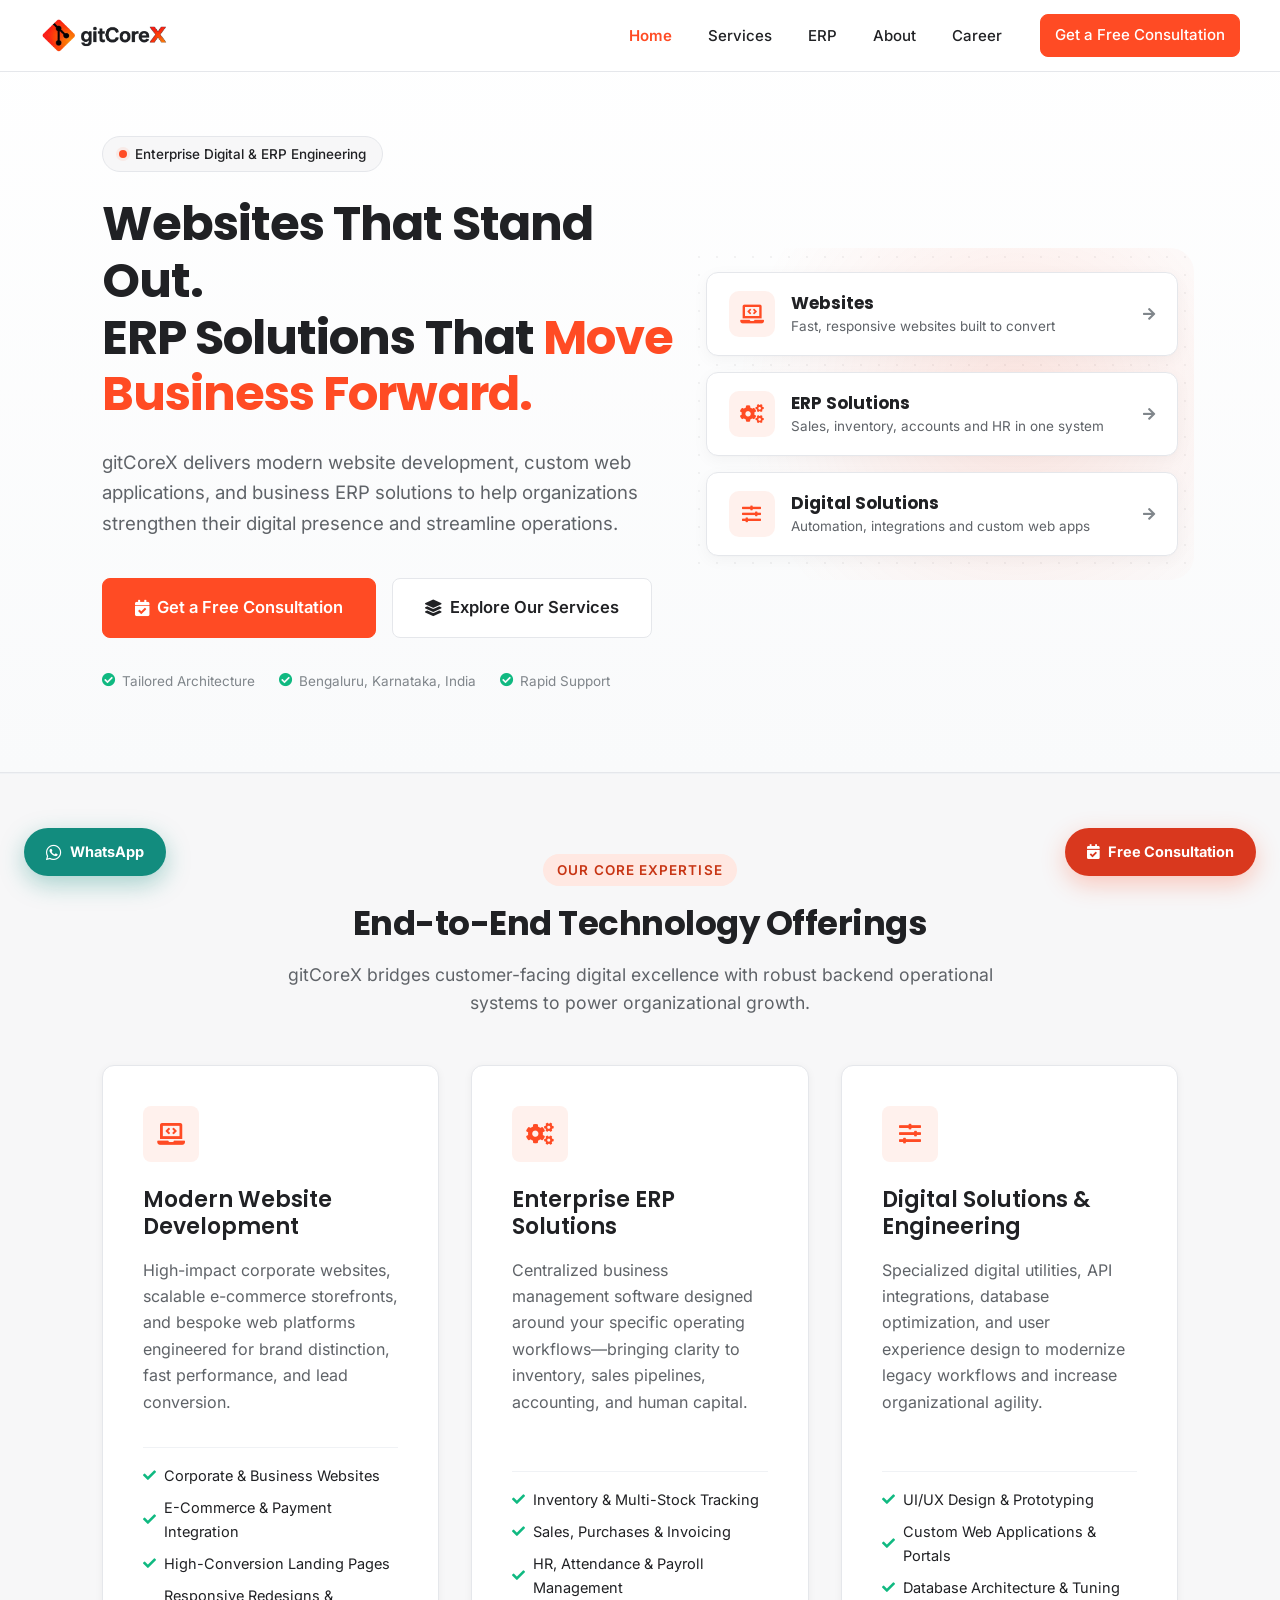
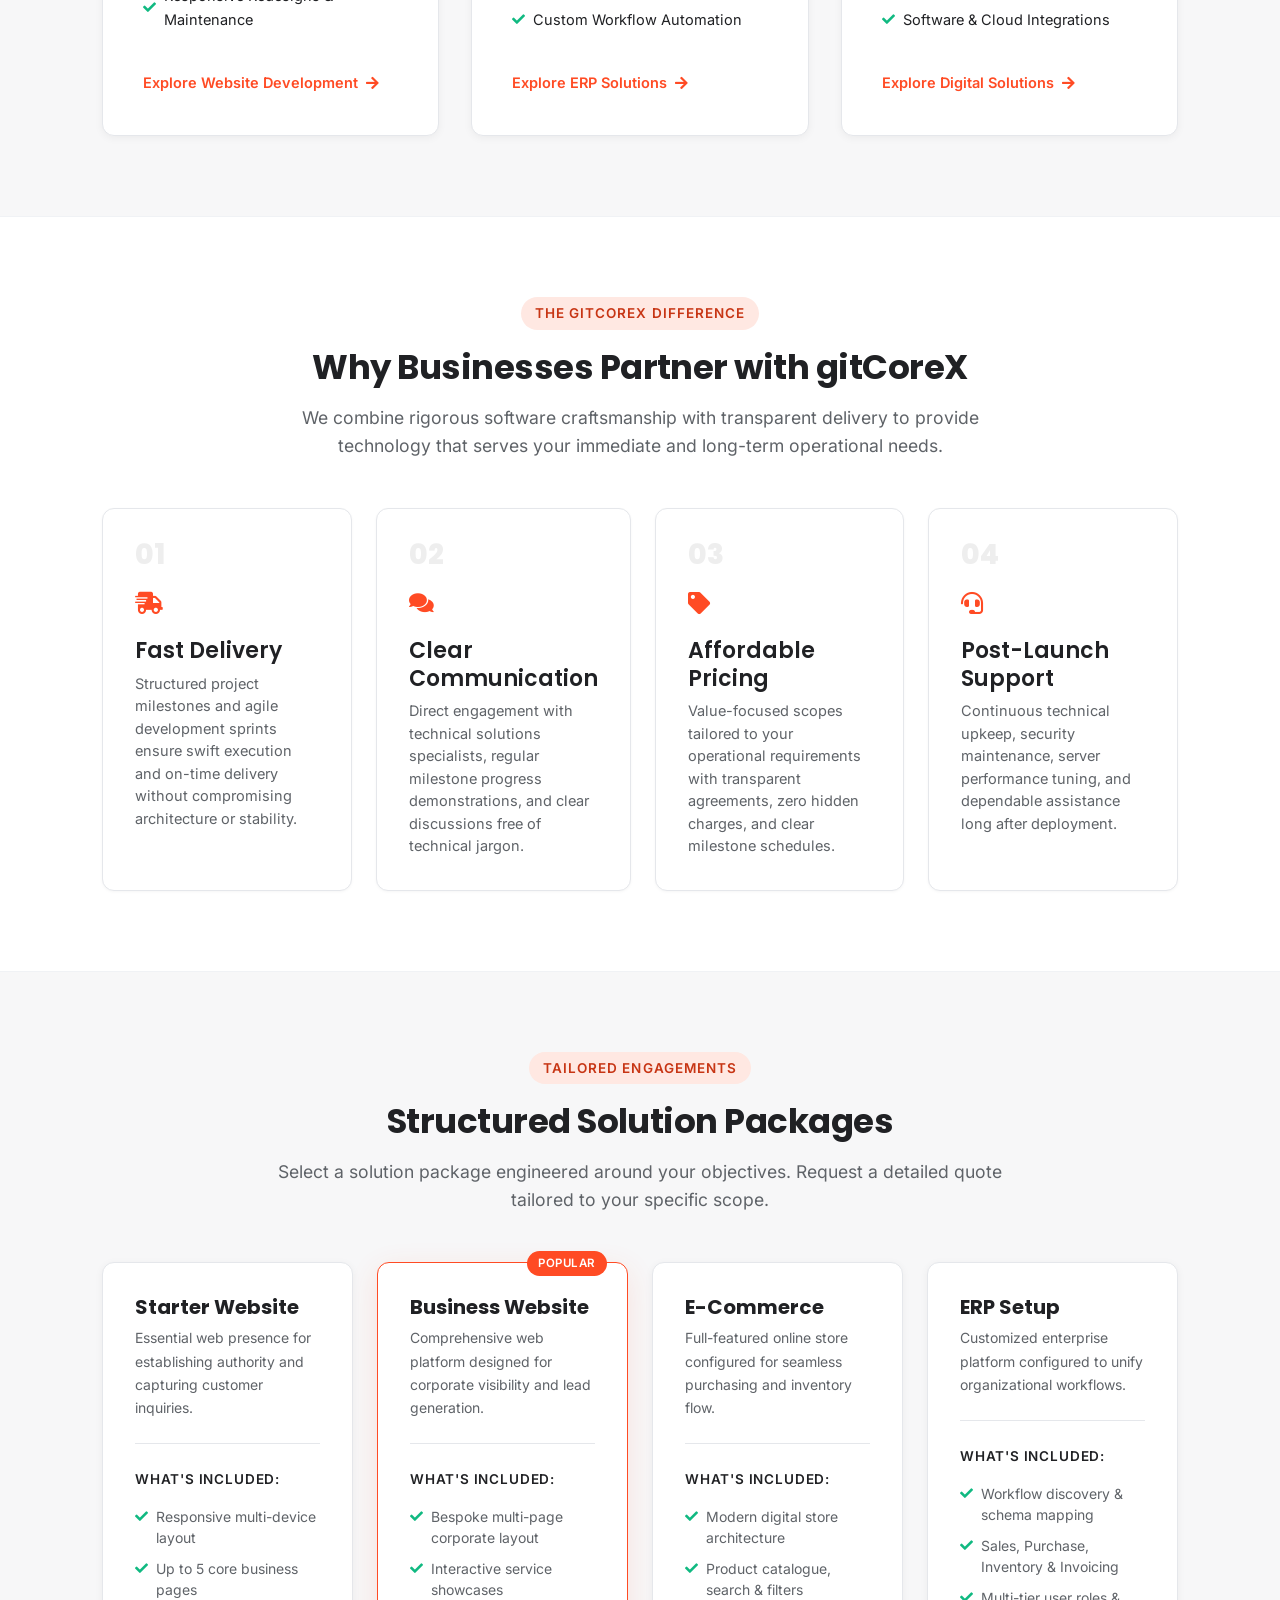
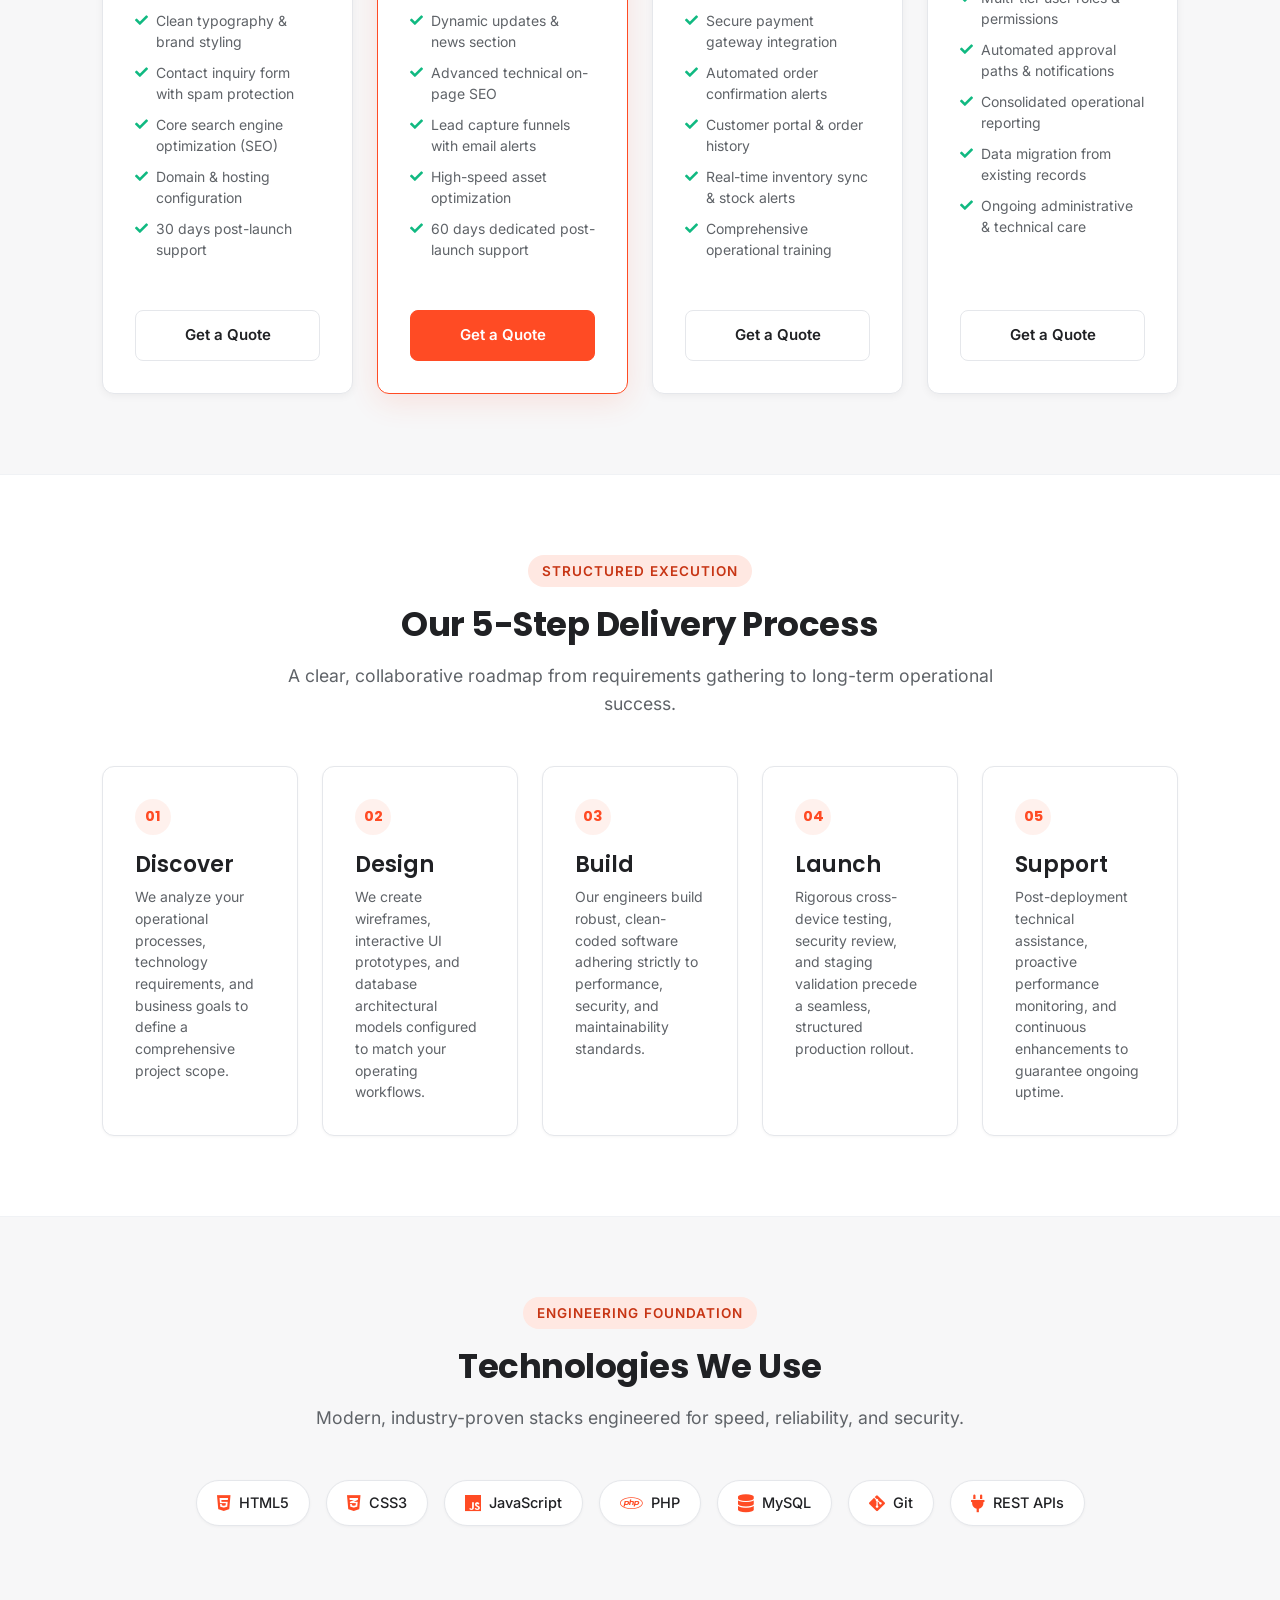
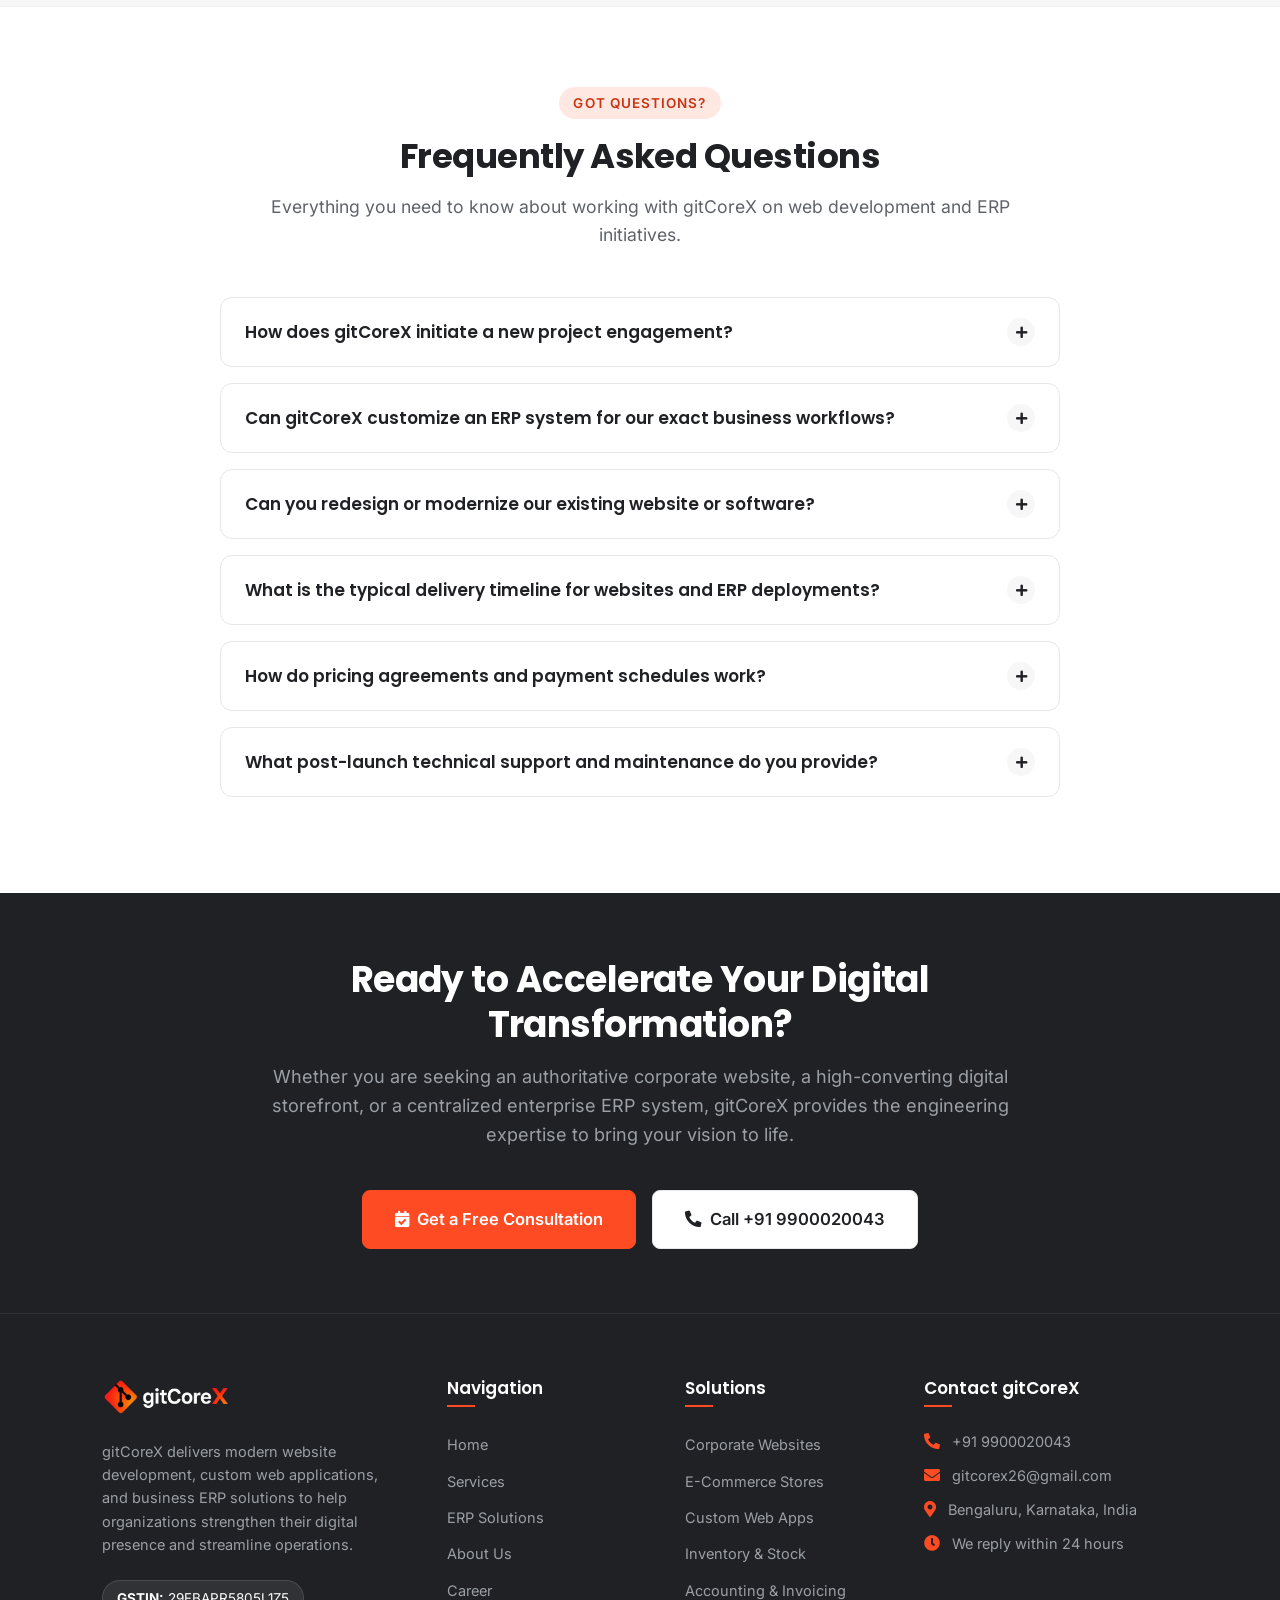
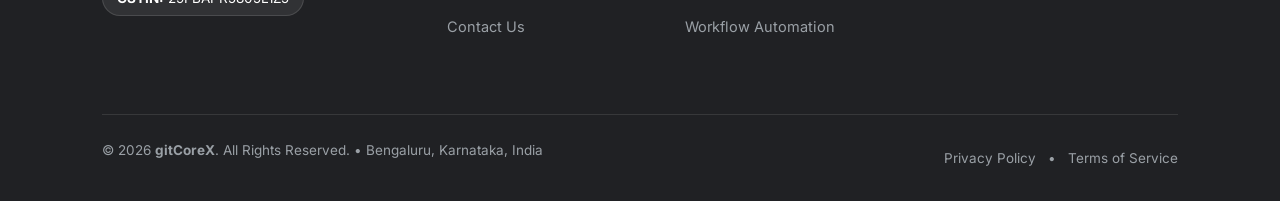
==== index.html @ 0a9b5c84 "Replace hero mockup with clean services card stack" ====
<!DOCTYPE html>
<html lang="en">
<head>
    <meta charset="UTF-8">
    <meta http-equiv="X-UA-Compatible" content="IE=edge">
    <meta name="viewport" content="width=device-width, initial-scale=1.0">
    <title>gitCoreX — Modern Website Development &amp; Enterprise ERP Solutions</title>
    <meta name="description" content="gitCoreX delivers modern website development, custom web applications, and enterprise ERP solutions in Bengaluru, Karnataka, India to help businesses streamline operations.">
    
    <!-- Canonical URL -->
    <link rel="canonical" href="https://www.gitcorex.in/index.html">
    
    <!-- Open Graph & Twitter Sharing Metadata -->
    <meta property="og:title" content="gitCoreX — Modern Website Development &amp; Enterprise ERP Solutions">
    <meta property="og:description" content="gitCoreX delivers modern website development, custom web applications, and enterprise ERP solutions in Bengaluru, Karnataka, India to help businesses streamline operations.">
    <meta property="og:type" content="website">
    <meta property="og:url" content="https://www.gitcorex.in/index.html">
    <meta property="og:image" content="https://www.gitcorex.in/images/gitcorex-logo.png">
    <meta name="twitter:card" content="summary_large_image">
    <meta name="twitter:title" content="gitCoreX — Modern Website Development &amp; Enterprise ERP Solutions">
    <meta name="twitter:description" content="gitCoreX delivers modern website development, custom web applications, and enterprise ERP solutions in Bengaluru, Karnataka, India to help businesses streamline operations.">
    <meta name="twitter:image" content="https://www.gitcorex.in/images/gitcorex-logo.png">
    
    <!-- Favicon (WebP with PNG fallback) -->
    <link rel="icon" type="image/webp" href="./images/favicon.webp">
    <link rel="icon" type="image/png" href="./images/favicon.png">
    
    <!-- LocalBusiness Schema (JSON-LD) -->
    <script type="application/ld+json">
    {
      "@context": "https://schema.org",
      "@type": "LocalBusiness",
      "name": "gitCoreX",
      "description": "gitCoreX delivers modern website development, custom web applications, and enterprise ERP solutions in Bengaluru, Karnataka, India to help businesses streamline operations.",
      "url": "https://www.gitcorex.in/",
      "logo": "https://www.gitcorex.in/images/gitcorex-logo.png",
      "image": "https://www.gitcorex.in/images/gitcorex-logo.png",
      "telephone": "+91 9900020043",
      "email": "gitcorex26@gmail.com",
      "address": {
        "@type": "PostalAddress",
        "addressLocality": "Bengaluru",
        "addressRegion": "Karnataka",
        "addressCountry": "IN"
      },
      "taxID": "29FBAPR5805L1Z5",
      "identifier": {
        "@type": "PropertyValue",
        "name": "GSTIN",
        "value": "29FBAPR5805L1Z5"
      },
      "sameAs": [
        "https://wa.me/919900020043"
      ]
    }
    </script>
    
    <!-- Preload Critical Self-Hosted Fonts -->
    <link rel="preload" href="./fonts/inter-v18-latin-400.woff2" as="font" type="font/woff2" crossorigin>
    <link rel="preload" href="./fonts/poppins-v21-latin-700.woff2" as="font" type="font/woff2" crossorigin>
    <!-- Main Minified Stylesheet -->
    <link rel="stylesheet" href="./css/style.min.css">
    <!-- Preconnect for External Assets -->
    <link rel="preconnect" href="https://cdnjs.cloudflare.com" crossorigin>
    <link rel="dns-prefetch" href="https://cdnjs.cloudflare.com">
    <!-- Non-blocking FontAwesome -->
    <link rel="preload" href="https://cdnjs.cloudflare.com/ajax/libs/font-awesome/5.15.4/css/all.min.css" as="style" onload="this.onload=null;this.rel='stylesheet'">
    <noscript><link rel="stylesheet" href="https://cdnjs.cloudflare.com/ajax/libs/font-awesome/5.15.4/css/all.min.css"></noscript>
    
    <!-- Core Application Script -->
    <script src="./js/main.js" defer></script>
</head>
<body>

    <!-- Shared Header -->
    <header class="header">
        <a href="index.html" class="logo" aria-label="gitCoreX Home">
            <picture>
                <source srcset="./images/gitcorex-logo.webp" type="image/webp">
                <img src="./images/gitcorex-logo.png" alt="gitCoreX Logo" width="180" height="38" loading="eager" fetchpriority="high">
            </picture>
        </a>
        <button class="menu-toggle" id="menuToggle" aria-label="Toggle Navigation Menu" aria-expanded="false">
            <i class="fas fa-bars"></i>
        </button>
        <nav class="navbar" id="primaryNavbar">
            <ul>
                <li><a href="index.html" class="active">Home</a></li>
                <li><a href="services.html">Services</a></li>
                <li><a href="erp.html">ERP</a></li>
                <li><a href="about.html">About</a></li>
                <li><a href="careers.html">Career</a></li>
                <li><a href="contact.html" class="btn btn-primary nav-cta-btn">Get a Free Consultation</a></li>
            </ul>
        </nav>
    </header>

    <!-- 1. Hero Section (Clean Services Card Stack) -->
    <section class="hero" id="home">
        <div class="container">
            <div class="hero-grid">
                <!-- Left: Approved Hero Content -->
                <div class="hero-content reveal-on-scroll">
                    <div class="hero-pill">
                        <span class="pill-dot"></span> Enterprise Digital &amp; ERP Engineering
                    </div>
                    <h1 class="hero-title">
                        Websites That Stand Out.<br>
                        ERP Solutions That <span class="highlight-orange">Move Business Forward.</span>
                    </h1>
                    <p class="hero-desc">
                        gitCoreX delivers modern website development, custom web applications, and business ERP solutions to help organizations strengthen their digital presence and streamline operations.
                    </p>
                    <div class="hero-cta-group">
                        <a href="contact.html" class="btn btn-primary btn-lg">
                            <i class="fas fa-calendar-check"></i> Get a Free Consultation
                        </a>
                        <a href="services.html" class="btn btn-secondary btn-lg">
                            <i class="fas fa-layer-group"></i> Explore Our Services
                        </a>
                    </div>
                    <div class="hero-trust-row">
                        <span class="hero-trust-item"><i class="fas fa-check-circle"></i> Tailored Architecture</span>
                        <span class="hero-trust-item"><i class="fas fa-check-circle"></i> Bengaluru, Karnataka, India</span>
                        <span class="hero-trust-item"><i class="fas fa-check-circle"></i> Rapid Support</span>
                    </div>
                </div>

                <!-- Right: Clean Services Card Stack -->
                <div class="hero-visual">
                    <div class="hero-cards-backdrop" aria-hidden="true"></div>
                    <div class="hero-card-stack">
                        <!-- Card 1: Websites -->
                        <a href="services.html" class="hero-service-card hero-card-1">
                            <div class="hero-card-icon">
                                <i class="fas fa-laptop-code"></i>
                            </div>
                            <div class="hero-card-content">
                                <span class="hero-card-title">Websites</span>
                                <p class="hero-card-text">Fast, responsive websites built to convert</p>
                            </div>
                            <div class="hero-card-arrow" aria-hidden="true">
                                <i class="fas fa-arrow-right"></i>
                            </div>
                        </a>

                        <!-- Card 2: ERP Solutions -->
                        <a href="erp.html" class="hero-service-card hero-card-2">
                            <div class="hero-card-icon">
                                <i class="fas fa-cogs"></i>
                            </div>
                            <div class="hero-card-content">
                                <span class="hero-card-title">ERP Solutions</span>
                                <p class="hero-card-text">Sales, inventory, accounts and HR in one system</p>
                            </div>
                            <div class="hero-card-arrow" aria-hidden="true">
                                <i class="fas fa-arrow-right"></i>
                            </div>
                        </a>

                        <!-- Card 3: Digital Solutions -->
                        <a href="services.html" class="hero-service-card hero-card-3">
                            <div class="hero-card-icon">
                                <i class="fas fa-sliders-h"></i>
                            </div>
                            <div class="hero-card-content">
                                <span class="hero-card-title">Digital Solutions</span>
                                <p class="hero-card-text">Automation, integrations and custom web apps</p>
                            </div>
                            <div class="hero-card-arrow" aria-hidden="true">
                                <i class="fas fa-arrow-right"></i>
                            </div>
                        </a>
                    </div>
                </div>
            </div>
        </div>
    </section>

    <!-- 2. 3 Service Cards (Websites, ERP, Digital Solutions - Summary Cards linking to detailed pages) -->
    <section class="section section-light" id="services">
        <div class="container">
            <div class="section-header text-center reveal-on-scroll">
                <span class="section-eyebrow">Our Core Expertise</span>
                <h2 class="section-title">End-to-End Technology Offerings</h2>
                <p class="section-subtitle">
                    gitCoreX bridges customer-facing digital excellence with robust backend operational systems to power organizational growth.
                </p>
            </div>

            <div class="services-summary-grid">
                <!-- Card 1: Websites -->
                <div class="service-summary-card reveal-on-scroll">
                    <div class="service-card-icon-wrap">
                        <i class="fas fa-laptop-code"></i>
                    </div>
                    <h3>Modern Website Development</h3>
                    <p>
                        High-impact corporate websites, scalable e-commerce storefronts, and bespoke web platforms engineered for brand distinction, fast performance, and lead conversion.
                    </p>
                    <ul class="service-feature-checklist">
                        <li><i class="fas fa-check"></i> Corporate &amp; Business Websites</li>
                        <li><i class="fas fa-check"></i> E-Commerce &amp; Payment Integration</li>
                        <li><i class="fas fa-check"></i> High-Conversion Landing Pages</li>
                        <li><i class="fas fa-check"></i> Responsive Redesigns &amp; Maintenance</li>
                    </ul>
                    <a href="services.html" class="card-cta-link">
                        <span>Explore Website Development</span>
                        <i class="fas fa-arrow-right"></i>
                    </a>
                </div>

                <!-- Card 2: ERP Solutions -->
                <div class="service-summary-card reveal-on-scroll">
                    <div class="service-card-icon-wrap">
                        <i class="fas fa-cogs"></i>
                    </div>
                    <h3>Enterprise ERP Solutions</h3>
                    <p>
                        Centralized business management software designed around your specific operating workflows—bringing clarity to inventory, sales pipelines, accounting, and human capital.
                    </p>
                    <ul class="service-feature-checklist">
                        <li><i class="fas fa-check"></i> Inventory &amp; Multi-Stock Tracking</li>
                        <li><i class="fas fa-check"></i> Sales, Purchases &amp; Invoicing</li>
                        <li><i class="fas fa-check"></i> HR, Attendance &amp; Payroll Management</li>
                        <li><i class="fas fa-check"></i> Custom Workflow Automation</li>
                    </ul>
                    <a href="erp.html" class="card-cta-link">
                        <span>Explore ERP Solutions</span>
                        <i class="fas fa-arrow-right"></i>
                    </a>
                </div>

                <!-- Card 3: Digital Solutions -->
                <div class="service-summary-card reveal-on-scroll">
                    <div class="service-card-icon-wrap">
                        <i class="fas fa-sliders-h"></i>
                    </div>
                    <h3>Digital Solutions &amp; Engineering</h3>
                    <p>
                        Specialized digital utilities, API integrations, database optimization, and user experience design to modernize legacy workflows and increase organizational agility.
                    </p>
                    <ul class="service-feature-checklist">
                        <li><i class="fas fa-check"></i> UI/UX Design &amp; Prototyping</li>
                        <li><i class="fas fa-check"></i> Custom Web Applications &amp; Portals</li>
                        <li><i class="fas fa-check"></i> Database Architecture &amp; Tuning</li>
                        <li><i class="fas fa-check"></i> Software &amp; Cloud Integrations</li>
                    </ul>
                    <a href="services.html#digital-solutions" class="card-cta-link">
                        <span>Explore Digital Solutions</span>
                        <i class="fas fa-arrow-right"></i>
                    </a>
                </div>
            </div>
        </div>
    </section>

    <!-- 3. Why gitCoreX (4 Pillars: Fast Delivery, Clear Communication, Affordable Pricing, Post-Launch Support) -->
    <section class="section section-white" id="why-gitcorex">
        <div class="container">
            <div class="section-header text-center reveal-on-scroll">
                <span class="section-eyebrow">The gitCoreX Difference</span>
                <h2 class="section-title">Why Businesses Partner with gitCoreX</h2>
                <p class="section-subtitle">
                    We combine rigorous software craftsmanship with transparent delivery to provide technology that serves your immediate and long-term operational needs.
                </p>
            </div>

            <div class="why-grid">
                <!-- Pillar 1: Fast Delivery -->
                <div class="why-card reveal-on-scroll">
                    <div class="why-card-number">01</div>
                    <div class="why-card-icon"><i class="fas fa-shipping-fast"></i></div>
                    <h3>Fast Delivery</h3>
                    <p>
                        Structured project milestones and agile development sprints ensure swift execution and on-time delivery without compromising architecture or stability.
                    </p>
                </div>

                <!-- Pillar 2: Clear Communication -->
                <div class="why-card reveal-on-scroll">
                    <div class="why-card-number">02</div>
                    <div class="why-card-icon"><i class="fas fa-comments"></i></div>
                    <h3>Clear Communication</h3>
                    <p>
                        Direct engagement with technical solutions specialists, regular milestone progress demonstrations, and clear discussions free of technical jargon.
                    </p>
                </div>

                <!-- Pillar 3: Affordable Pricing -->
                <div class="why-card reveal-on-scroll">
                    <div class="why-card-number">03</div>
                    <div class="why-card-icon"><i class="fas fa-tag"></i></div>
                    <h3>Affordable Pricing</h3>
                    <p>
                        Value-focused scopes tailored to your operational requirements with transparent agreements, zero hidden charges, and clear milestone schedules.
                    </p>
                </div>

                <!-- Pillar 4: Post-Launch Support -->
                <div class="why-card reveal-on-scroll">
                    <div class="why-card-number">04</div>
                    <div class="why-card-icon"><i class="fas fa-headset"></i></div>
                    <h3>Post-Launch Support</h3>
                    <p>
                        Continuous technical upkeep, security maintenance, server performance tuning, and dependable assistance long after deployment.
                    </p>
                </div>
            </div>
        </div>
    </section>

    <!-- 4. Packages: Starter Website, Business Website, E-commerce, ERP Setup (What's included + Get a Quote, NO prices) -->
    <section class="section section-light" id="packages">
        <div class="container">
            <div class="section-header text-center reveal-on-scroll">
                <span class="section-eyebrow">Tailored Engagements</span>
                <h2 class="section-title">Structured Solution Packages</h2>
                <p class="section-subtitle">
                    Select a solution package engineered around your objectives. Request a detailed quote tailored to your specific scope.
                </p>
            </div>

            <div class="packages-grid">
                <!-- Package 1: Starter Website -->
                <div class="package-card reveal-on-scroll">
                    <div class="package-header">
                        <h3 class="package-name">Starter Website</h3>
                        <p class="package-desc">Essential web presence for establishing authority and capturing customer inquiries.</p>
                    </div>
                    <div class="package-includes-title">What's Included:</div>
                    <ul class="package-list">
                        <li><i class="fas fa-check"></i> Responsive multi-device layout</li>
                        <li><i class="fas fa-check"></i> Up to 5 core business pages</li>
                        <li><i class="fas fa-check"></i> Clean typography &amp; brand styling</li>
                        <li><i class="fas fa-check"></i> Contact inquiry form with spam protection</li>
                        <li><i class="fas fa-check"></i> Core search engine optimization (SEO)</li>
                        <li><i class="fas fa-check"></i> Domain &amp; hosting configuration</li>
                        <li><i class="fas fa-check"></i> 30 days post-launch support</li>
                    </ul>
                    <div class="package-cta">
                        <a href="contact.html?package=starter-website" class="btn btn-secondary btn-full">Get a Quote</a>
                    </div>
                </div>

                <!-- Package 2: Business Website (Highlighted) -->
                <div class="package-card package-highlight reveal-on-scroll">
                    <span class="package-badge-tag">Popular</span>
                    <div class="package-header">
                        <h3 class="package-name">Business Website</h3>
                        <p class="package-desc">Comprehensive web platform designed for corporate visibility and lead generation.</p>
                    </div>
                    <div class="package-includes-title">What's Included:</div>
                    <ul class="package-list">
                        <li><i class="fas fa-check"></i> Bespoke multi-page corporate layout</li>
                        <li><i class="fas fa-check"></i> Interactive service showcases</li>
                        <li><i class="fas fa-check"></i> Dynamic updates &amp; news section</li>
                        <li><i class="fas fa-check"></i> Advanced technical on-page SEO</li>
                        <li><i class="fas fa-check"></i> Lead capture funnels with email alerts</li>
                        <li><i class="fas fa-check"></i> High-speed asset optimization</li>
                        <li><i class="fas fa-check"></i> 60 days dedicated post-launch support</li>
                    </ul>
                    <div class="package-cta">
                        <a href="contact.html?package=business-website" class="btn btn-primary btn-full">Get a Quote</a>
                    </div>
                </div>

                <!-- Package 3: E-commerce -->
                <div class="package-card reveal-on-scroll">
                    <div class="package-header">
                        <h3 class="package-name">E-Commerce</h3>
                        <p class="package-desc">Full-featured online store configured for seamless purchasing and inventory flow.</p>
                    </div>
                    <div class="package-includes-title">What's Included:</div>
                    <ul class="package-list">
                        <li><i class="fas fa-check"></i> Modern digital store architecture</li>
                        <li><i class="fas fa-check"></i> Product catalogue, search &amp; filters</li>
                        <li><i class="fas fa-check"></i> Secure payment gateway integration</li>
                        <li><i class="fas fa-check"></i> Automated order confirmation alerts</li>
                        <li><i class="fas fa-check"></i> Customer portal &amp; order history</li>
                        <li><i class="fas fa-check"></i> Real-time inventory sync &amp; stock alerts</li>
                        <li><i class="fas fa-check"></i> Comprehensive operational training</li>
                    </ul>
                    <div class="package-cta">
                        <a href="contact.html?package=ecommerce" class="btn btn-secondary btn-full">Get a Quote</a>
                    </div>
                </div>

                <!-- Package 4: ERP Setup -->
                <div class="package-card reveal-on-scroll">
                    <div class="package-header">
                        <h3 class="package-name">ERP Setup</h3>
                        <p class="package-desc">Customized enterprise platform configured to unify organizational workflows.</p>
                    </div>
                    <div class="package-includes-title">What's Included:</div>
                    <ul class="package-list">
                        <li><i class="fas fa-check"></i> Workflow discovery &amp; schema mapping</li>
                        <li><i class="fas fa-check"></i> Sales, Purchase, Inventory &amp; Invoicing</li>
                        <li><i class="fas fa-check"></i> Multi-tier user roles &amp; permissions</li>
                        <li><i class="fas fa-check"></i> Automated approval paths &amp; notifications</li>
                        <li><i class="fas fa-check"></i> Consolidated operational reporting</li>
                        <li><i class="fas fa-check"></i> Data migration from existing records</li>
                        <li><i class="fas fa-check"></i> Ongoing administrative &amp; technical care</li>
                    </ul>
                    <div class="package-cta">
                        <a href="contact.html?package=erp-setup" class="btn btn-secondary btn-full">Get a Quote</a>
                    </div>
                </div>
            </div>
        </div>
    </section>

    <!-- 5. 5-Step Process: Discover, Design, Build, Launch, Support -->
    <section class="section section-white" id="process">
        <div class="container">
            <div class="section-header text-center reveal-on-scroll">
                <span class="section-eyebrow">Structured Execution</span>
                <h2 class="section-title">Our 5-Step Delivery Process</h2>
                <p class="section-subtitle">
                    A clear, collaborative roadmap from requirements gathering to long-term operational success.
                </p>
            </div>

            <div class="process-grid">
                <!-- Step 1: Discover -->
                <div class="process-step-card reveal-on-scroll">
                    <div class="step-number-pill">01</div>
                    <h3>Discover</h3>
                    <p>
                        We analyze your operational processes, technology requirements, and business goals to define a comprehensive project scope.
                    </p>
                </div>

                <!-- Step 2: Design -->
                <div class="process-step-card reveal-on-scroll">
                    <div class="step-number-pill">02</div>
                    <h3>Design</h3>
                    <p>
                        We create wireframes, interactive UI prototypes, and database architectural models configured to match your operating workflows.
                    </p>
                </div>

                <!-- Step 3: Build -->
                <div class="process-step-card reveal-on-scroll">
                    <div class="step-number-pill">03</div>
                    <h3>Build</h3>
                    <p>
                        Our engineers build robust, clean-coded software adhering strictly to performance, security, and maintainability standards.
                    </p>
                </div>

                <!-- Step 4: Launch -->
                <div class="process-step-card reveal-on-scroll">
                    <div class="step-number-pill">04</div>
                    <h3>Launch</h3>
                    <p>
                        Rigorous cross-device testing, security review, and staging validation precede a seamless, structured production rollout.
                    </p>
                </div>

                <!-- Step 5: Support -->
                <div class="process-step-card reveal-on-scroll">
                    <div class="step-number-pill">05</div>
                    <h3>Support</h3>
                    <p>
                        Post-deployment technical assistance, proactive performance monitoring, and continuous enhancements to guarantee ongoing uptime.
                    </p>
                </div>
            </div>
        </div>
    </section>

    <!-- 6. Technologies We Use (Icon Row) -->
    <section class="section section-light" id="technologies">
        <div class="container">
            <div class="section-header text-center reveal-on-scroll">
                <span class="section-eyebrow">Engineering Foundation</span>
                <h2 class="section-title">Technologies We Use</h2>
                <p class="section-subtitle">
                    Modern, industry-proven stacks engineered for speed, reliability, and security.
                </p>
            </div>

            <div class="tech-row-wrap reveal-on-scroll">
                <div class="tech-pill-badge"><i class="fab fa-html5"></i> HTML5</div>
                <div class="tech-pill-badge"><i class="fab fa-css3-alt"></i> CSS3</div>
                <div class="tech-pill-badge"><i class="fab fa-js"></i> JavaScript</div>
                <div class="tech-pill-badge"><i class="fab fa-php"></i> PHP</div>
                <div class="tech-pill-badge"><i class="fas fa-database"></i> MySQL</div>
                <div class="tech-pill-badge"><i class="fab fa-git-alt"></i> Git</div>
                <div class="tech-pill-badge"><i class="fas fa-plug"></i> REST APIs</div>
            </div>
        </div>
    </section>

    <!-- 7. Frequently Asked Questions (FAQ) -->
    <section class="section section-white" id="faq">
        <div class="container">
            <div class="section-header text-center reveal-on-scroll">
                <span class="section-eyebrow">Got Questions?</span>
                <h2 class="section-title">Frequently Asked Questions</h2>
                <p class="section-subtitle">
                    Everything you need to know about working with gitCoreX on web development and ERP initiatives.
                </p>
            </div>

            <div class="faq-accordion-wrap reveal-on-scroll">
                <!-- FAQ 1 -->
                <div class="faq-item">
                    <button class="faq-question" aria-expanded="false">
                        <span>How does gitCoreX initiate a new project engagement?</span>
                        <div class="faq-toggle-icon"><i class="fas fa-plus"></i></div>
                    </button>
                    <div class="faq-answer">
                        <p>
                            We begin by understanding your operational requirements and technical specifications through an initial consultation. Based on your goals, we formulate a clear scope of work, technical architecture, timeline, and milestone agreement before development kicks off.
                        </p>
                    </div>
                </div>

                <!-- FAQ 2 -->
                <div class="faq-item">
                    <button class="faq-question" aria-expanded="false">
                        <span>Can gitCoreX customize an ERP system for our exact business workflows?</span>
                        <div class="faq-toggle-icon"><i class="fas fa-plus"></i></div>
                    </button>
                    <div class="faq-answer">
                        <p>
                            Yes. Every enterprise has distinct operating workflows. Our ERP solutions are structured modularly to adapt to your inventory hierarchies, billing rules, multi-user permissions, approval hierarchies, and internal reporting requirements rather than forcing rigid templates.
                        </p>
                    </div>
                </div>

                <!-- FAQ 3 -->
                <div class="faq-item">
                    <button class="faq-question" aria-expanded="false">
                        <span>Can you redesign or modernize our existing website or software?</span>
                        <div class="faq-toggle-icon"><i class="fas fa-plus"></i></div>
                    </button>
                    <div class="faq-answer">
                        <p>
                            Yes. We can evaluate your current digital architecture, preserve essential content and SEO standings, overhaul the user experience, optimize mobile responsiveness, and enhance backend performance to modern web standards.
                        </p>
                    </div>
                </div>

                <!-- FAQ 4 -->
                <div class="faq-item">
                    <button class="faq-question" aria-expanded="false">
                        <span>What is the typical delivery timeline for websites and ERP deployments?</span>
                        <div class="faq-toggle-icon"><i class="fas fa-plus"></i></div>
                    </button>
                    <div class="faq-answer">
                        <p>
                            Project delivery depends on the scope and complexity of features. Standard business websites typically range between 2 to 4 weeks. Custom web applications and ERP rollouts are structured in phased sprints to ensure core modules can go live swiftly while advanced modules follow.
                        </p>
                    </div>
                </div>

                <!-- FAQ 5 -->
                <div class="faq-item">
                    <button class="faq-question" aria-expanded="false">
                        <span>How do pricing agreements and payment schedules work?</span>
                        <div class="faq-toggle-icon"><i class="fas fa-plus"></i></div>
                    </button>
                    <div class="faq-answer">
                        <p>
                            We maintain transparent, milestone-driven pricing with no surprise expenses. Payments are structured across defined stages: project initiation, key intermediate milestones, and final verified deployment.
                        </p>
                    </div>
                </div>

                <!-- FAQ 6 -->
                <div class="faq-item">
                    <button class="faq-question" aria-expanded="false">
                        <span>What post-launch technical support and maintenance do you provide?</span>
                        <div class="faq-toggle-icon"><i class="fas fa-plus"></i></div>
                    </button>
                    <div class="faq-answer">
                        <p>
                            Every package includes post-launch support covering bug fixes, server stability checks, and performance optimization. We also offer dedicated ongoing maintenance agreements for continuous technical care, security updates, and feature enhancements.
                        </p>
                    </div>
                </div>
            </div>
        </div>
    </section>

    <!-- 8. Final Call-to-Action Banner (Dark Charcoal Section for Striking Contrast) -->
    <section class="cta-banner-section reveal-on-scroll">
        <div class="container">
            <div class="cta-banner-content">
                <h2>Ready to Accelerate Your Digital Transformation?</h2>
                <p>
                    Whether you are seeking an authoritative corporate website, a high-converting digital storefront, or a centralized enterprise ERP system, gitCoreX provides the engineering expertise to bring your vision to life.
                </p>
                <div class="cta-banner-actions">
                    <a href="contact.html" class="btn btn-primary btn-lg">
                        <i class="fas fa-calendar-check"></i> Get a Free Consultation
                    </a>
                    <a href="tel:+919900020043" class="btn btn-secondary btn-lg">
                        <i class="fas fa-phone-alt"></i> Call +91 9900020043
                    </a>
                </div>
            </div>
        </div>
    </section>

    <!-- Shared Footer -->
    <footer class="footer">
        <div class="container footer-content-wrap">
            <div class="footer-grid">
                <!-- Brand Column -->
                <div class="footer-col footer-col-brand">
                    <a href="index.html" class="footer-logo">
                        <picture>
                            <source srcset="./images/gitcorex-logo-footer.webp" type="image/webp">
                            <img src="./images/gitcorex-logo-footer.png" alt="gitCoreX Logo" width="180" height="38" loading="lazy">
                        </picture>
                    </a>
                    <p class="footer-desc">
                        gitCoreX delivers modern website development, custom web applications, and business ERP solutions to help organizations strengthen their digital presence and streamline operations.
                    </p>
                    <div class="footer-meta-pill">
                        <strong>GSTIN:</strong> 29FBAPR5805L1Z5
                    </div>
                </div>

                <!-- Navigation Column -->
                <div class="footer-col">
                    <h3 class="footer-heading">Navigation</h3>
                    <ul class="footer-nav-list">
                        <li><a href="index.html">Home</a></li>
                        <li><a href="services.html">Services</a></li>
                        <li><a href="erp.html">ERP Solutions</a></li>
                        <li><a href="about.html">About Us</a></li>
                        <li><a href="careers.html">Career</a></li>
                        <li><a href="contact.html">Contact Us</a></li>
                    </ul>
                </div>

                <!-- Solutions Column -->
                <div class="footer-col">
                    <h3 class="footer-heading">Solutions</h3>
                    <ul class="footer-nav-list">
                        <li><a href="services.html#corporate">Corporate Websites</a></li>
                        <li><a href="services.html#ecommerce">E-Commerce Stores</a></li>
                        <li><a href="services.html#webapps">Custom Web Apps</a></li>
                        <li><a href="erp.html#inventory">Inventory &amp; Stock</a></li>
                        <li><a href="erp.html#accounting">Accounting &amp; Invoicing</a></li>
                        <li><a href="erp.html#workflows">Workflow Automation</a></li>
                    </ul>
                </div>

                <!-- Contact Column -->
                <div class="footer-col">
                    <h3 class="footer-heading">Contact gitCoreX</h3>
                    <div class="footer-contact-block">
                        <p class="contact-line">
                            <i class="fas fa-phone-alt"></i>
                            <a href="tel:+919900020043">+91 9900020043</a>
                        </p>
                        <p class="contact-line">
                            <i class="fas fa-envelope"></i>
                            <a href="mailto:gitcorex26@gmail.com">gitcorex26@gmail.com</a>
                        </p>
                        <p class="contact-line">
                            <i class="fas fa-map-marker-alt"></i>
                            <span>Bengaluru, Karnataka, India</span>
                        </p>
                        <p class="contact-line">
                            <i class="fas fa-clock"></i>
                            <span>We reply within 24 hours</span>
                        </p>
                    </div>
                </div>
            </div>

            <div class="footer-bottom-bar">
                <p class="copyright-text">
                    &copy; 2026 <strong>gitCoreX</strong>. All Rights Reserved. &bull; Bengaluru, Karnataka, India
                </p>
                <div class="footer-legal-links">
                    <a href="privacy.html">Privacy Policy</a>
                    <span class="separator">&bull;</span>
                    <a href="terms.html">Terms of Service</a>
                </div>
            </div>
        </div>
    </footer>

    <!-- Fixed WhatsApp Click-to-Chat Button (Bottom Left) -->
    <a href="https://wa.me/919900020043" class="whatsapp-chat-btn" target="_blank" rel="noopener noreferrer" aria-label="Chat with gitCoreX on WhatsApp">
        <i class="fab fa-whatsapp"></i>
        <span>WhatsApp</span>
    </a>

    <!-- Sticky Free Consultation Floating Button -->
    <a href="contact.html" class="sticky-consultation-btn" aria-label="Get a Free Consultation">
        <i class="fas fa-calendar-check"></i>
        <span>Free Consultation</span>
    </a>

    <!-- Back to Top Button -->
    <button class="back-to-top" id="backToTop" aria-label="Scroll back to top">
        <i class="fas fa-chevron-up"></i>
    </button>

</body>
</html>
---- css/style.min.css ----
@font-face{font-family:'Inter';font-style:normal;font-weight:400;font-display:swap;src:url('../fonts/inter-v18-latin-400.woff2') format('woff2');unicode-range:U+0000-00FF,U+0131,U+0152-0153,U+02BB-02BC,U+02C6,U+02DA,U+02DC,U+0304,U+0308,U+0329,U+2000-206F,U+20AC,U+2122,U+2191,U+2193,U+2212,U+2215,U+FEFF,U+FFFD}@font-face{font-family:'Inter';font-style:normal;font-weight:500;font-display:swap;src:url('../fonts/inter-v18-latin-500.woff2') format('woff2');unicode-range:U+0000-00FF,U+0131,U+0152-0153,U+02BB-02BC,U+02C6,U+02DA,U+02DC,U+0304,U+0308,U+0329,U+2000-206F,U+20AC,U+2122,U+2191,U+2193,U+2212,U+2215,U+FEFF,U+FFFD}@font-face{font-family:'Inter';font-style:normal;font-weight:600;font-display:swap;src:url('../fonts/inter-v18-latin-600.woff2') format('woff2');unicode-range:U+0000-00FF,U+0131,U+0152-0153,U+02BB-02BC,U+02C6,U+02DA,U+02DC,U+0304,U+0308,U+0329,U+2000-206F,U+20AC,U+2122,U+2191,U+2193,U+2212,U+2215,U+FEFF,U+FFFD}@font-face{font-family:'Inter';font-style:normal;font-weight:700;font-display:swap;src:url('../fonts/inter-v18-latin-700.woff2') format('woff2');unicode-range:U+0000-00FF,U+0131,U+0152-0153,U+02BB-02BC,U+02C6,U+02DA,U+02DC,U+0304,U+0308,U+0329,U+2000-206F,U+20AC,U+2122,U+2191,U+2193,U+2212,U+2215,U+FEFF,U+FFFD}@font-face{font-family:'Poppins';font-style:normal;font-weight:500;font-display:swap;src:url('../fonts/poppins-v21-latin-500.woff2') format('woff2');unicode-range:U+0000-00FF,U+0131,U+0152-0153,U+02BB-02BC,U+02C6,U+02DA,U+02DC,U+0304,U+0308,U+0329,U+2000-206F,U+20AC,U+2122,U+2191,U+2193,U+2212,U+2215,U+FEFF,U+FFFD}@font-face{font-family:'Poppins';font-style:normal;font-weight:600;font-display:swap;src:url('../fonts/poppins-v21-latin-600.woff2') format('woff2');unicode-range:U+0000-00FF,U+0131,U+0152-0153,U+02BB-02BC,U+02C6,U+02DA,U+02DC,U+0304,U+0308,U+0329,U+2000-206F,U+20AC,U+2122,U+2191,U+2193,U+2212,U+2215,U+FEFF,U+FFFD}@font-face{font-family:'Poppins';font-style:normal;font-weight:700;font-display:swap;src:url('../fonts/poppins-v21-latin-700.woff2') format('woff2');unicode-range:U+0000-00FF,U+0131,U+0152-0153,U+02BB-02BC,U+02C6,U+02DA,U+02DC,U+0304,U+0308,U+0329,U+2000-206F,U+20AC,U+2122,U+2191,U+2193,U+2212,U+2215,U+FEFF,U+FFFD}@font-face{font-family:'Poppins';font-style:normal;font-weight:800;font-display:swap;src:url('../fonts/poppins-v21-latin-800.woff2') format('woff2');unicode-range:U+0000-00FF,U+0131,U+0152-0153,U+02BB-02BC,U+02C6,U+02DA,U+02DC,U+0304,U+0308,U+0329,U+2000-206F,U+20AC,U+2122,U+2191,U+2193,U+2212,U+2215,U+FEFF,U+FFFD}:root{--brand-white:#FFFFFF;--brand-charcoal:#202124;--brand-charcoal-dark:#161719;--brand-charcoal-card:#282A2E;--brand-charcoal-muted:#3C4043;--brand-orange:#FF4B24;--brand-orange-hover:#E03E1A;--brand-orange-light:rgba(255,75,36,0.08);--brand-orange-glow:rgba(255,75,36,0.28);--bg-light:#F7F7F8;--bg-light-alt:#F1F3F5;--bg-card:#FFFFFF;--text-primary:#202124;--text-secondary:#5F6368;--text-muted:#80868B;--text-inverse:#FFFFFF;--text-inverse-muted:#9AA0A6;--border-color:#E5E7EB;--border-subtle:#F0F2F5;--border-dark:#374151;--shadow-xs:0 1px 3px rgba(0,0,0,0.04);--shadow-sm:0 2px 8px rgba(0,0,0,0.05);--shadow-md:0 4px 20px rgba(0,0,0,0.06);--shadow-lg:0 12px 32px rgba(0,0,0,0.08);--shadow-hover:0 16px 40px rgba(0,0,0,0.12);--space-1:0.8rem;--space-2:1.6rem;--space-3:2.4rem;--space-4:3.2rem;--space-5:4.0rem;--space-6:4.8rem;--space-8:6.4rem;--space-10:8.0rem;--space-12:9.6rem;--radius-sm:8px;--radius-md:12px;--radius-lg:16px;--radius-pill:9999px;--transition-fast:0.15s ease;--transition-base:0.25s ease;--transition-smooth:0.35s cubic-bezier(0.16,1,0.3,1)}*,*::before,*::after{box-sizing:border-box;margin:0;padding:0}html{font-size:62.5%;scroll-behavior:smooth;text-size-adjust:100%}body{font-family:'Inter',-apple-system,BlinkMacSystemFont,'Segoe UI',Roboto,Helvetica,Arial,sans-serif;font-size:1.6rem;line-height:1.65;color:var(--text-secondary);background-color:var(--brand-white);-webkit-font-smoothing:antialiased;-moz-osx-font-smoothing:grayscale;overflow-x:hidden}a{color:inherit;text-decoration:none;transition:color var(--transition-fast),background-color var(--transition-fast),border-color var(--transition-fast)}a:hover{color:var(--brand-orange)}a:focus-visible,button:focus-visible,input:focus-visible,select:focus-visible,textarea:focus-visible{outline:2px solid var(--brand-orange);outline-offset:3px;border-radius:4px}img{max-width:100%;height:auto;display:block}h1,h2,h3,h4,h5,h6,.font-heading{font-family:'Poppins',-apple-system,BlinkMacSystemFont,'Segoe UI',Roboto,sans-serif;color:var(--text-primary);font-weight:600;line-height:1.25}h1{font-size:4.4rem;font-weight:700;letter-spacing:-0.02em}h2{font-size:3.4rem;font-weight:700;letter-spacing:-0.015em}h3{font-size:2.2rem;font-weight:600}h4{font-size:1.8rem;font-weight:600}h5{font-size:1.6rem;font-weight:600}p{margin-bottom:var(--space-2)}p:last-child{margin-bottom:0}.container{width:100%;max-width:1240px;margin-left:auto;margin-right:auto;padding-left:var(--space-3);padding-right:var(--space-3)}.text-center{text-align:center}.text-left{text-align:left}.text-right{text-align:right}.highlight-orange{color:var(--brand-orange)}.text-brand-accent{color:var(--brand-orange) !important;font-weight:600}.text-brand-accent:hover{color:var(--brand-orange-hover) !important;text-decoration:underline}.section{padding-top:var(--space-10);padding-bottom:var(--space-10);position:relative}.section-white{background-color:var(--brand-white)}.section-light{background-color:var(--bg-light);border-top:1px solid var(--border-subtle);border-bottom:1px solid var(--border-subtle)}.section-charcoal{background-color:var(--brand-charcoal);color:var(--text-inverse)}.section-charcoal h2,.section-charcoal h3,.section-charcoal h4{color:var(--text-inverse)}.section-charcoal p{color:var(--text-inverse-muted)}.section-header{margin-bottom:var(--space-6)}.section-header.text-center{max-width:760px;margin-left:auto;margin-right:auto}.section-eyebrow{display:inline-flex;align-items:center;gap:var(--space-1);font-size:1.35rem;font-weight:600;text-transform:uppercase;letter-spacing:0.08em;color:#C73514;background:#FFE8E2;padding:0.5rem 1.4rem;border-radius:var(--radius-pill);margin-bottom:var(--space-2)}.section-charcoal .section-eyebrow{background:rgba(255,75,36,0.15);color:#FF704E}.section-title{margin-bottom:var(--space-2)}.section-subtitle{font-size:1.75rem;color:var(--text-secondary);line-height:1.6}.btn{display:inline-flex;align-items:center;justify-content:center;gap:0.8rem;font-family:'Inter',sans-serif;font-weight:600;font-size:1.5rem;padding:1.2rem 2.4rem;border-radius:var(--radius-sm);border:1px solid transparent;cursor:pointer;transition:all var(--transition-base);text-align:center;white-space:nowrap}.btn-primary{background-color:var(--brand-orange);color:#FFFFFF !important;border-color:var(--brand-orange)}.btn-primary:hover{background-color:var(--brand-orange-hover);border-color:var(--brand-orange-hover);transform:translateY(-2px);box-shadow:0 6px 20px var(--brand-orange-glow)}.btn-secondary{background-color:var(--brand-white);color:var(--brand-charcoal) !important;border-color:var(--border-color)}.btn-secondary:hover{background-color:var(--bg-light);border-color:var(--brand-charcoal);transform:translateY(-2px);box-shadow:var(--shadow-sm)}.btn-outline{background-color:transparent;color:var(--brand-charcoal) !important;border-color:var(--border-color)}.btn-outline:hover{background-color:var(--brand-charcoal);color:#FFFFFF !important;border-color:var(--brand-charcoal);transform:translateY(-2px)}.btn-charcoal{background-color:var(--brand-charcoal);color:#FFFFFF !important}.btn-charcoal:hover{background-color:var(--brand-charcoal-dark);transform:translateY(-2px);box-shadow:0 4px 16px rgba(32,33,36,0.25)}.btn-sm{font-size:1.35rem;padding:0.8rem 1.6rem}.btn-lg{font-size:1.65rem;padding:1.5rem 3.2rem}.btn-full{width:100%}.header{position:fixed;top:0;left:0;right:0;height:72px;background-color:rgba(255,255,255,0.98);backdrop-filter:blur(12px);border-bottom:1px solid var(--border-color);z-index:1000;display:flex;align-items:center;justify-content:space-between;padding:0 var(--space-5);transition:box-shadow var(--transition-base),height var(--transition-base)}.header.header-scrolled{box-shadow:0 4px 20px rgba(0,0,0,0.05)}.header .logo img{height:38px;width:auto;object-fit:contain}.navbar ul{list-style:none;display:flex;align-items:center;gap:var(--space-1)}.navbar ul li a{font-size:1.5rem;font-weight:500;color:var(--text-primary);padding:0.8rem 1.4rem;border-radius:var(--radius-sm);transition:color var(--transition-fast),background-color var(--transition-fast)}.navbar ul li a:hover{color:var(--brand-orange);background-color:var(--bg-light)}.navbar ul li a.active{color:var(--brand-orange);font-weight:600}.nav-cta-btn{margin-left:var(--space-2)}.menu-toggle{display:none;background:transparent;border:none;font-size:2.2rem;color:var(--brand-charcoal);cursor:pointer;padding:0.8rem;border-radius:var(--radius-sm)}.mobile-nav-backdrop{display:none;position:fixed;top:0;left:0;width:100vw;height:100vh;background:rgba(0,0,0,0.45);backdrop-filter:blur(4px);z-index:998}.mobile-nav-backdrop.active{display:block}.hero{padding-top:calc(72px + var(--space-8));padding-bottom:var(--space-10);background:linear-gradient(180deg,#FFFFFF 0%,#F9FAFB 100%);border-bottom:1px solid var(--border-color);position:relative;overflow:hidden}.hero-grid{display:grid;grid-template-columns:1.15fr 0.95fr;gap:var(--space-6);align-items:center}.hero-content{max-width:640px}.hero-pill{display:inline-flex;align-items:center;gap:var(--space-1);background:var(--bg-light);border:1px solid var(--border-color);padding:0.6rem 1.6rem;border-radius:var(--radius-pill);font-size:1.35rem;font-weight:500;color:var(--text-primary);margin-bottom:var(--space-3)}.pill-dot{width:8px;height:8px;background:var(--brand-orange);border-radius:50%;display:inline-block;box-shadow:0 0 0 3px var(--brand-orange-light)}.hero-title{font-size:4.8rem;font-weight:700;line-height:1.18;margin-bottom:var(--space-3);color:var(--brand-charcoal)}.hero-desc{font-size:1.85rem;color:var(--text-secondary);line-height:1.65;margin-bottom:var(--space-5)}.hero-cta-group{display:flex;flex-wrap:wrap;gap:var(--space-2);align-items:center;margin-bottom:var(--space-4)}.hero-trust-row{display:flex;align-items:center;gap:var(--space-3);font-size:1.35rem;color:var(--text-muted)}.hero-trust-item{display:inline-flex;align-items:center;gap:0.6rem}.hero-trust-item i{color:#10B981}.hero-visual{position:relative;display:flex;align-items:center;justify-content:center;width:100%}.hero-cards-backdrop{position:absolute;inset:-24px -16px;border-radius:24px;background:radial-gradient(circle at 65% 45%,rgba(255,75,36,0.13) 0%,rgba(255,75,36,0.03) 55%,transparent 75%),radial-gradient(rgba(32,33,36,0.05) 1.2px,transparent 1.2px);background-size:100% 100%,18px 18px;pointer-events:none;z-index:0}.hero-card-stack{position:relative;z-index:1;display:flex;flex-direction:column;gap:1.6rem;width:100%;max-width:480px}.hero-service-card{display:flex;align-items:center;gap:1.6rem;padding:1.8rem 2.2rem;background:#FFFFFF;border:1px solid var(--border-color);border-radius:12px;box-shadow:0 4px 16px rgba(0,0,0,0.04),0 1px 3px rgba(0,0,0,0.02);text-decoration:none;color:inherit;transition:transform 0.28s cubic-bezier(0.16,1,0.3,1),box-shadow 0.28s cubic-bezier(0.16,1,0.3,1),border-color 0.28s ease;animation:heroCardFadeIn 0.6s cubic-bezier(0.16,1,0.3,1) both}.hero-card-1{animation-delay:0.08s}.hero-card-2{animation-delay:0.18s}.hero-card-3{animation-delay:0.28s}.hero-service-card:hover{transform:translateY(-4px);border-color:rgba(255,75,36,0.35);box-shadow:0 12px 28px rgba(0,0,0,0.08),0 3px 8px rgba(255,75,36,0.08)}.hero-card-icon{width:46px;height:46px;border-radius:10px;background:var(--brand-orange-light);color:var(--brand-orange);display:flex;align-items:center;justify-content:center;font-size:1.9rem;flex-shrink:0;transition:background-color var(--transition-fast),color var(--transition-fast),transform var(--transition-fast)}.hero-service-card:hover .hero-card-icon{background:var(--brand-orange);color:#FFFFFF;transform:scale(1.05)}.hero-card-content{flex:1;min-width:0}.hero-card-title{display:block;font-family:'Poppins',sans-serif;font-size:1.7rem;font-weight:700;color:var(--brand-charcoal);line-height:1.3;margin-bottom:0.3rem;transition:color var(--transition-fast)}.hero-service-card:hover .hero-card-title{color:var(--brand-orange)}.hero-card-text{font-size:1.35rem;color:var(--text-secondary);line-height:1.4;margin:0;white-space:nowrap;overflow:hidden;text-overflow:ellipsis}.hero-card-arrow{color:var(--text-muted);font-size:1.4rem;transition:transform var(--transition-fast),color var(--transition-fast);flex-shrink:0}.hero-service-card:hover .hero-card-arrow{transform:translateX(4px);color:var(--brand-orange)}@keyframes heroCardFadeIn{from{opacity:0;transform:translateY(18px)}to{opacity:1;transform:translateY(0)}}.services-summary-grid{display:grid;grid-template-columns:repeat(3,1fr);gap:var(--space-4)}.service-summary-card{background:var(--brand-white);border:1px solid var(--border-color);border-radius:var(--radius-md);padding:var(--space-5);box-shadow:var(--shadow-sm);transition:transform var(--transition-base),box-shadow var(--transition-base),border-color var(--transition-base);display:flex;flex-direction:column}.service-summary-card:hover{transform:translateY(-4px);box-shadow:var(--shadow-lg);border-color:#D1D5DB}.service-card-icon-wrap{width:56px;height:56px;background:var(--brand-orange-light);border-radius:var(--radius-sm);display:flex;align-items:center;justify-content:center;color:var(--brand-orange);font-size:2.2rem;margin-bottom:var(--space-3);transition:background-color var(--transition-fast),color var(--transition-fast)}.service-summary-card:hover .service-card-icon-wrap{background:var(--brand-orange);color:#FFFFFF}.service-summary-card h3{margin-bottom:var(--space-2)}.service-summary-card p{color:var(--text-secondary);margin-bottom:var(--space-4);flex-grow:1}.service-feature-checklist{list-style:none;margin-bottom:var(--space-4);padding-top:var(--space-2);border-top:1px solid var(--border-subtle)}.service-feature-checklist li{font-size:1.45rem;color:var(--brand-charcoal);margin-bottom:0.8rem;display:flex;align-items:center;gap:0.8rem}.service-feature-checklist li i{color:#10B981;font-size:1.3rem}.card-cta-link{display:inline-flex;align-items:center;gap:0.8rem;font-size:1.45rem;font-weight:600;color:var(--brand-orange);margin-top:auto}.card-cta-link:hover{color:var(--brand-orange-hover);transform:translateX(3px)}.why-grid{display:grid;grid-template-columns:repeat(4,1fr);gap:var(--space-3)}.why-card{background:var(--brand-white);border:1px solid var(--border-color);border-radius:var(--radius-md);padding:var(--space-4);box-shadow:var(--shadow-xs);transition:transform var(--transition-base),box-shadow var(--transition-base)}.why-card:hover{transform:translateY(-4px);box-shadow:var(--shadow-md);border-color:#D1D5DB}.why-card-number{font-family:'Poppins',sans-serif;font-size:2.8rem;font-weight:800;color:rgba(32,33,36,0.08);line-height:1;margin-bottom:var(--space-2)}.why-card-icon{font-size:2.2rem;color:var(--brand-orange);margin-bottom:var(--space-2)}.why-card h3,.why-card h4{margin-bottom:var(--space-1);color:var(--brand-charcoal)}.why-card p{font-size:1.45rem;color:var(--text-secondary);line-height:1.55}.packages-grid{display:grid;grid-template-columns:repeat(4,1fr);gap:var(--space-3)}.package-card{background:var(--brand-white);border:1px solid var(--border-color);border-radius:var(--radius-md);padding:var(--space-4);box-shadow:var(--shadow-sm);display:flex;flex-direction:column;position:relative;transition:transform var(--transition-base),box-shadow var(--transition-base),border-color var(--transition-base)}.package-card:hover{transform:translateY(-4px);box-shadow:var(--shadow-lg);border-color:#CBD5E1}.package-card.package-highlight{border-color:var(--brand-orange);box-shadow:0 8px 30px rgba(255,75,36,0.12)}.package-badge-tag{position:absolute;top:-12px;right:20px;background:var(--brand-orange);color:#FFFFFF;font-size:1.15rem;font-weight:600;padding:0.3rem 1.1rem;border-radius:var(--radius-pill);text-transform:uppercase;letter-spacing:0.05em}.package-header{margin-bottom:var(--space-3);padding-bottom:var(--space-3);border-bottom:1px solid var(--border-color)}.package-name{font-size:2rem;font-weight:700;color:var(--brand-charcoal);margin-bottom:0.6rem}.package-desc{font-size:1.4rem;color:var(--text-secondary);min-height:48px}.package-includes-title{font-size:1.35rem;font-weight:600;text-transform:uppercase;letter-spacing:0.06em;color:var(--brand-charcoal);margin-bottom:var(--space-2)}.package-list{list-style:none;margin-bottom:var(--space-5);flex-grow:1}.package-list li{font-size:1.4rem;color:var(--text-secondary);margin-bottom:1rem;display:flex;align-items:flex-start;gap:0.8rem;line-height:1.5}.package-list li i{color:#10B981;font-size:1.3rem;margin-top:0.35rem;flex-shrink:0}.package-cta{margin-top:auto}.process-grid{display:grid;grid-template-columns:repeat(5,1fr);gap:var(--space-3);position:relative}.process-step-card{background:var(--brand-white);border:1px solid var(--border-color);border-radius:var(--radius-md);padding:var(--space-4);box-shadow:var(--shadow-xs);position:relative;transition:transform var(--transition-base),box-shadow var(--transition-base)}.process-step-card:hover{transform:translateY(-4px);box-shadow:var(--shadow-md);border-color:#CBD5E1}.step-number-pill{width:36px;height:36px;background:var(--brand-orange-light);color:var(--brand-orange);border-radius:50%;display:flex;align-items:center;justify-content:center;font-family:'Poppins',sans-serif;font-weight:700;font-size:1.45rem;margin-bottom:var(--space-2)}.process-step-card h3,.process-step-card h4{margin-bottom:0.8rem;color:var(--brand-charcoal)}.process-step-card p{font-size:1.4rem;color:var(--text-secondary);line-height:1.55}.tech-row-wrap{display:flex;flex-wrap:wrap;align-items:center;justify-content:center;gap:var(--space-2)}.tech-pill-badge{display:inline-flex;align-items:center;gap:0.8rem;background:var(--brand-white);border:1px solid var(--border-color);padding:1rem 2rem;border-radius:var(--radius-pill);font-size:1.45rem;font-weight:500;color:var(--brand-charcoal);box-shadow:var(--shadow-xs);transition:transform var(--transition-fast),border-color var(--transition-fast),box-shadow var(--transition-fast)}.tech-pill-badge:hover{transform:translateY(-2px);border-color:var(--brand-orange);box-shadow:var(--shadow-sm);color:var(--brand-orange)}.tech-pill-badge i{font-size:1.8rem;color:var(--brand-orange)}.faq-accordion-wrap{max-width:840px;margin:0 auto}.faq-item{background:var(--brand-white);border:1px solid var(--border-color);border-radius:var(--radius-md);margin-bottom:var(--space-2);overflow:hidden;transition:border-color var(--transition-fast),box-shadow var(--transition-fast)}.faq-item:hover{border-color:#D1D5DB}.faq-item.active{border-color:#CBD5E1;box-shadow:var(--shadow-sm)}.faq-question{width:100%;background:transparent;border:none;text-align:left;padding:2rem 2.4rem;display:flex;align-items:center;justify-content:space-between;gap:var(--space-2);cursor:pointer;font-family:'Poppins',sans-serif;font-size:1.7rem;font-weight:600;color:var(--brand-charcoal)}.faq-toggle-icon{width:28px;height:28px;border-radius:50%;background:var(--bg-light);display:flex;align-items:center;justify-content:center;color:var(--brand-charcoal);font-size:1.3rem;flex-shrink:0;transition:transform var(--transition-base),background-color var(--transition-base),color var(--transition-base)}.faq-item.active .faq-toggle-icon{transform:rotate(45deg);background:var(--brand-orange);color:#FFFFFF}.faq-answer{display:none;padding:0 2.4rem 2.4rem 2.4rem;font-size:1.55rem;color:var(--text-secondary);line-height:1.65;border-top:1px solid var(--border-subtle);padding-top:1.6rem}.cta-banner-section{background:var(--brand-charcoal);color:#FFFFFF;padding:var(--space-8) 0;position:relative;overflow:hidden}.cta-banner-content{max-width:800px;margin:0 auto;text-align:center}.cta-banner-content h2{color:#FFFFFF;font-size:3.6rem;margin-bottom:var(--space-2)}.cta-banner-content p{color:var(--text-inverse-muted);font-size:1.8rem;margin-bottom:var(--space-5);line-height:1.6}.cta-banner-actions{display:flex;flex-wrap:wrap;gap:var(--space-2);justify-content:center}.page-hero{padding-top:calc(72px + var(--space-6));padding-bottom:var(--space-6);background:linear-gradient(180deg,#FFFFFF 0%,#F9FAFB 100%);border-bottom:1px solid var(--border-color)}.page-hero-content{max-width:780px}.page-hero-title{font-size:4rem;margin-bottom:var(--space-2)}.page-hero-subtitle{font-size:1.85rem;color:var(--text-secondary);line-height:1.6}.services-full-grid{display:grid;grid-template-columns:repeat(3,1fr);gap:var(--space-4)}.service-full-card{background:var(--brand-white);border:1px solid var(--border-color);border-radius:var(--radius-md);padding:var(--space-4);box-shadow:var(--shadow-sm);transition:transform var(--transition-base),box-shadow var(--transition-base);display:flex;flex-direction:column}.service-full-card:hover{transform:translateY(-4px);box-shadow:var(--shadow-lg);border-color:#CBD5E1}.service-full-card-icon{width:48px;height:48px;background:var(--brand-orange-light);color:var(--brand-orange);border-radius:var(--radius-sm);display:flex;align-items:center;justify-content:center;font-size:2rem;margin-bottom:var(--space-2)}.service-full-card h3{font-size:2rem;margin-bottom:1rem}.service-full-card p{font-size:1.45rem;color:var(--text-secondary);margin-bottom:var(--space-3);flex-grow:1}.erp-modules-grid{display:grid;grid-template-columns:repeat(4,1fr);gap:var(--space-3)}.erp-module-card{background:var(--brand-white);border:1px solid var(--border-color);border-radius:var(--radius-md);padding:var(--space-4);box-shadow:var(--shadow-xs);transition:transform var(--transition-base),box-shadow var(--transition-base);display:flex;flex-direction:column}.erp-module-card:hover{transform:translateY(-4px);box-shadow:var(--shadow-md);border-color:#CBD5E1}.erp-card-category{font-size:1.15rem;font-weight:700;text-transform:uppercase;letter-spacing:0.08em;color:var(--brand-orange);margin-bottom:0.8rem}.erp-card-icon{font-size:2.4rem;color:var(--brand-charcoal);margin-bottom:var(--space-2)}.erp-module-card h3{font-size:1.85rem;margin-bottom:0.8rem}.erp-module-card p{font-size:1.4rem;color:var(--text-secondary);line-height:1.55;flex-grow:1}.about-pillars-grid{display:grid;grid-template-columns:repeat(2,1fr);gap:var(--space-4)}.about-pillar-card{background:var(--brand-white);border:1px solid var(--border-color);border-radius:var(--radius-md);padding:var(--space-5);box-shadow:var(--shadow-sm)}.about-pillar-card h3{margin-bottom:var(--space-2);display:flex;align-items:center;gap:var(--space-2)}.about-pillar-card h3 i{color:var(--brand-orange)}.about-credentials-box{background:var(--bg-light);border:1px solid var(--border-color);border-radius:var(--radius-md);padding:var(--space-4);margin-top:var(--space-5);display:flex;flex-wrap:wrap;align-items:center;justify-content:space-around;gap:var(--space-3)}.credential-item{display:flex;align-items:center;gap:1.2rem}.credential-item i{font-size:2.4rem;color:var(--brand-orange)}.credential-text strong{display:block;font-size:1.45rem;color:var(--brand-charcoal)}.credential-text span{font-size:1.35rem;color:var(--text-secondary)}.contact-layout-grid{display:grid;grid-template-columns:0.85fr 1.15fr;gap:var(--space-6);align-items:flex-start}.contact-info-panel{background:var(--brand-white);border:1px solid var(--border-color);border-radius:var(--radius-md);padding:var(--space-5);box-shadow:var(--shadow-sm)}.sla-banner{background:#ECFDF5;border:1px solid #A7F3D0;border-radius:var(--radius-sm);padding:1.2rem 1.6rem;display:flex;align-items:center;gap:1.2rem;color:#065F46;font-size:1.45rem;font-weight:600;margin-bottom:var(--space-4)}.sla-banner i{font-size:1.8rem;color:#059669}.contact-cards-stack{display:flex;flex-direction:column;gap:var(--space-3);margin-bottom:var(--space-4)}.contact-method-card{display:flex;align-items:flex-start;gap:1.4rem;padding:1.6rem;background:var(--bg-light);border:1px solid var(--border-color);border-radius:var(--radius-sm);transition:border-color var(--transition-fast),transform var(--transition-fast)}.contact-method-card:hover{border-color:var(--brand-orange);transform:translateX(4px)}.method-icon{width:44px;height:44px;background:var(--brand-white);border:1px solid var(--border-color);border-radius:8px;display:flex;align-items:center;justify-content:center;color:var(--brand-orange);font-size:1.8rem;flex-shrink:0}.method-details h4{font-size:1.55rem;margin-bottom:0.3rem;color:var(--brand-charcoal)}.method-details p{font-size:1.35rem;color:var(--text-muted);margin-bottom:0.4rem}.method-details a{font-size:1.5rem;font-weight:600;color:var(--brand-charcoal)}.method-details a:hover{color:var(--brand-orange)}.contact-form-panel{background:var(--brand-white);border:1px solid var(--border-color);border-radius:var(--radius-md);padding:var(--space-5);box-shadow:var(--shadow-md)}.form-header{margin-bottom:var(--space-4);padding-bottom:var(--space-3);border-bottom:1px solid var(--border-color)}.form-header h2{font-size:2.6rem;margin-bottom:0.6rem}.form-header p{font-size:1.45rem;color:var(--text-secondary)}.form-grid-2{display:grid;grid-template-columns:1fr 1fr;gap:var(--space-3)}.form-group{margin-bottom:var(--space-3)}.form-label{display:block;font-size:1.4rem;font-weight:600;color:var(--brand-charcoal);margin-bottom:0.6rem}.form-label .required{color:var(--brand-orange)}.form-control{width:100%;font-family:'Inter',sans-serif;font-size:1.5rem;padding:1.2rem 1.6rem;color:var(--brand-charcoal);background:#FFFFFF;border:1px solid var(--border-color);border-radius:var(--radius-sm);transition:border-color var(--transition-fast),box-shadow var(--transition-fast)}.form-control:focus{outline:none;border-color:var(--brand-orange);box-shadow:0 0 0 3px var(--brand-orange-light)}textarea.form-control{min-height:120px;resize:vertical}.form-hint{display:block;font-size:1.25rem;color:var(--text-muted);margin-top:0.4rem}.career-layout{max-width:820px;margin:0 auto}.career-roles-options{display:grid;grid-template-columns:1fr 1fr;gap:1rem;margin-top:0.8rem;margin-bottom:var(--space-3)}.role-radio-label{display:flex;align-items:center;gap:1rem;padding:1.2rem 1.6rem;background:var(--bg-light);border:1px solid var(--border-color);border-radius:var(--radius-sm);cursor:pointer;font-size:1.45rem;font-weight:500;color:var(--brand-charcoal);transition:border-color var(--transition-fast),background-color var(--transition-fast)}.role-radio-label:hover{border-color:var(--brand-orange);background:var(--brand-orange-light)}.role-radio-label input[type="radio"]{accent-color:var(--brand-orange);width:18px;height:18px}.file-upload-box{border:2px dashed var(--border-color);border-radius:var(--radius-sm);padding:var(--space-3);text-align:center;background:var(--bg-light);margin-bottom:var(--space-4);transition:border-color var(--transition-fast)}.file-upload-box:hover{border-color:var(--brand-orange)}.file-upload-box input[type="file"]{display:block;margin:1rem auto 0 auto;font-size:1.4rem;color:var(--text-secondary)}.status-page-main{padding-top:calc(72px + var(--space-8));padding-bottom:var(--space-10);min-height:80vh;display:flex;align-items:center;justify-content:center}.status-card-container{width:100%;max-width:640px;padding:0 var(--space-3)}.status-card{background:var(--brand-white);border:1px solid var(--border-color);border-radius:var(--radius-md);padding:var(--space-6);box-shadow:var(--shadow-lg);text-align:center}.status-icon-badge{width:68px;height:68px;border-radius:50%;display:flex;align-items:center;justify-content:center;font-size:2.8rem;margin:0 auto var(--space-3) auto}.badge-success{background:#ECFDF5;color:#10B981}.badge-error{background:#FEF2F2;color:#EF4444}.badge-warning{background:#FFF7ED;color:#F97316}.sla-badge{display:inline-flex;align-items:center;gap:0.6rem;font-size:1.35rem;font-weight:600;color:#065F46;background:#D1FAE5;padding:0.4rem 1.4rem;border-radius:var(--radius-pill);margin-bottom:var(--space-3)}.status-title{font-size:3rem;margin-bottom:var(--space-2)}.status-description{font-size:1.65rem;color:var(--text-secondary);line-height:1.65;margin-bottom:var(--space-4)}.summary-box{background:var(--bg-light);border:1px solid var(--border-color);border-radius:var(--radius-sm);padding:var(--space-3);margin-bottom:var(--space-4);text-align:left}.summary-item{display:flex;justify-content:space-between;padding:0.6rem 0;border-bottom:1px solid var(--border-subtle);font-size:1.45rem}.summary-item:last-child{border-bottom:none}.summary-label{color:var(--text-muted)}.summary-value{font-weight:600;color:var(--brand-charcoal)}.status-error-list{text-align:left;background:#FEF2F2;border:1px solid #FCA5A5;border-radius:var(--radius-sm);padding:1.4rem 2rem;margin-bottom:var(--space-4);list-style:none}.status-error-list li{font-size:1.45rem;color:#B91C1C;margin-bottom:0.6rem;display:flex;align-items:center;gap:0.8rem}.status-error-list li i{font-size:0.8rem}.status-actions{display:flex;gap:1rem;justify-content:center;flex-wrap:wrap}.footer{background-color:var(--brand-charcoal);color:var(--text-inverse);padding-top:var(--space-8);border-top:1px solid rgba(255,255,255,0.08)}.footer-grid{display:grid;grid-template-columns:1.4fr 0.9fr 0.9fr 1.2fr;gap:var(--space-6);margin-bottom:var(--space-8)}.footer-col-brand .footer-logo img{height:38px;width:auto;object-fit:contain;margin-bottom:var(--space-3)}.footer-desc{color:var(--text-inverse-muted);font-size:1.45rem;line-height:1.6;margin-bottom:var(--space-3)}.footer-meta-pill{display:inline-block;background:rgba(255,255,255,0.08);border:1px solid rgba(255,255,255,0.12);padding:0.6rem 1.4rem;border-radius:var(--radius-pill);font-size:1.35rem;color:#FFFFFF}.footer-heading{font-size:1.7rem;color:#FFFFFF;margin-bottom:var(--space-3);position:relative;padding-bottom:0.8rem}.footer-heading::after{content:'';position:absolute;bottom:0;left:0;width:28px;height:2px;background:var(--brand-orange)}.footer-nav-list{list-style:none}.footer-nav-list li{margin-bottom:1rem}.footer-nav-list li a{font-size:1.45rem;color:var(--text-inverse-muted);transition:color var(--transition-fast),padding-left var(--transition-fast)}.footer-nav-list li a:hover{color:#FFFFFF;padding-left:4px}.footer-contact-block .contact-line{display:flex;align-items:flex-start;gap:1.2rem;font-size:1.45rem;color:var(--text-inverse-muted);margin-bottom:1.2rem;line-height:1.5}.footer-contact-block .contact-line i{color:var(--brand-orange);font-size:1.6rem;margin-top:0.2rem;flex-shrink:0}.footer-contact-block .contact-line a{color:var(--text-inverse-muted)}.footer-contact-block .contact-line a:hover{color:#FFFFFF;text-decoration:underline}.footer-bottom-bar{border-top:1px solid rgba(255,255,255,0.1);padding:var(--space-3) 0;display:flex;align-items:center;justify-content:space-between;font-size:1.35rem;color:var(--text-inverse-muted)}.footer-legal-links{display:flex;align-items:center;gap:1.2rem}.footer-legal-links a{color:var(--text-inverse-muted)}.footer-legal-links a:hover{color:#FFFFFF;text-decoration:underline}.whatsapp-chat-btn{position:fixed;bottom:24px;left:24px;z-index:990;background:#128C7E;color:#FFFFFF !important;font-family:'Inter',sans-serif;font-weight:700;font-size:1.45rem;padding:1.2rem 2.2rem;border-radius:var(--radius-pill);box-shadow:0 8px 24px rgba(18,140,126,0.35);display:inline-flex;align-items:center;gap:0.8rem;text-decoration:none;transition:transform var(--transition-base),background-color var(--transition-base),box-shadow var(--transition-base)}.whatsapp-chat-btn:hover{background:#075E54;transform:translateY(-3px) scale(1.02);box-shadow:0 12px 30px rgba(18,140,126,0.45)}.whatsapp-chat-btn i{font-size:1.8rem}.sticky-consultation-btn{position:fixed;bottom:24px;right:24px;z-index:990;background:#D9381E;color:#FFFFFF !important;font-family:'Inter',sans-serif;font-weight:700;font-size:1.45rem;padding:1.2rem 2.2rem;border-radius:var(--radius-pill);box-shadow:0 8px 24px var(--brand-orange-glow);display:inline-flex;align-items:center;gap:0.8rem;transition:transform var(--transition-base),background-color var(--transition-base),box-shadow var(--transition-base)}.sticky-consultation-btn:hover{background:#BF2B13;transform:translateY(-3px) scale(1.02);box-shadow:0 12px 30px rgba(255,75,36,0.4)}.back-to-top{position:fixed;bottom:84px;right:24px;z-index:989;width:44px;height:44px;background:var(--brand-charcoal);color:#FFFFFF;border:1px solid var(--border-dark);border-radius:50%;cursor:pointer;display:flex;align-items:center;justify-content:center;font-size:1.6rem;opacity:0;visibility:hidden;transition:opacity var(--transition-base),visibility var(--transition-base),transform var(--transition-base);box-shadow:var(--shadow-md)}.back-to-top.show{opacity:1;visibility:visible}.back-to-top:hover{background:var(--brand-charcoal-dark);transform:translateY(-3px)}.reveal-on-scroll{opacity:0;transform:translateY(24px);transition:opacity 0.55s cubic-bezier(0.16,1,0.3,1),transform 0.55s cubic-bezier(0.16,1,0.3,1)}.reveal-on-scroll.is-revealed{opacity:1;transform:translateY(0)}@media (prefers-reduced-motion:reduce){*,*::before,*::after{animation-duration:0.01ms !important;animation-iteration-count:1 !important;transition-duration:0.01ms !important;scroll-behavior:auto !important}.reveal-on-scroll{opacity:1 !important;transform:none !important;transition:none !important}.hero-service-card{animation:none !important;opacity:1 !important;transform:none !important;transition:none !important}.hero-service-card:hover,.hero-service-card:hover .hero-card-icon,.hero-service-card:hover .hero-card-arrow,.service-summary-card:hover,.package-card:hover,.why-card:hover,.sticky-consultation-btn:hover{transform:none !important}}@media (max-width:1280px){.container{max-width:1140px;padding-left:var(--space-4);padding-right:var(--space-4)}.hero-grid{gap:var(--space-4)}.packages-grid{gap:var(--space-3)}.erp-modules-grid{gap:var(--space-2)}}@media (max-width:1024px){.hero-grid{grid-template-columns:1fr;gap:var(--space-5)}.hero-content{max-width:100%;text-align:center}.hero-cta-group,.hero-trust-row{justify-content:center}.services-summary-grid{grid-template-columns:1fr}.why-grid,.packages-grid,.erp-modules-grid{grid-template-columns:repeat(2,1fr)}.process-grid{grid-template-columns:1fr}.footer-grid{grid-template-columns:1fr 1fr}.contact-layout-grid{grid-template-columns:1fr}.services-full-grid{grid-template-columns:repeat(2,1fr)}}@media (max-width:768px){html{font-size:56.25%}.header{padding:0 var(--space-3)}.menu-toggle{display:block}.navbar{position:fixed;top:72px;left:0;width:100%;background:#FFFFFF;border-bottom:1px solid var(--border-color);padding:var(--space-3);box-shadow:0 10px 25px rgba(0,0,0,0.08);display:none}.navbar.is-open{display:block}.navbar ul{flex-direction:column;align-items:stretch;gap:0.6rem}.navbar ul li a{display:block;padding:1.2rem 1.6rem}.nav-cta-btn{margin-left:0;margin-top:0.8rem;text-align:center}.why-grid,.packages-grid,.erp-modules-grid,.services-full-grid,.about-pillars-grid{grid-template-columns:1fr}.form-grid-2,.career-roles-options{grid-template-columns:1fr}.footer-grid{grid-template-columns:1fr}.footer-bottom-bar{flex-direction:column;gap:1rem;text-align:center}.hero-title{font-size:3.6rem}.hero-card-stack{max-width:100%;margin:0 auto}.hero-cards-backdrop{inset:-12px -8px}}@media (max-width:480px){.container{padding-left:var(--space-2);padding-right:var(--space-2)}.hero-title{font-size:2.8rem;line-height:1.25}.hero-desc{font-size:1.5rem}.hero-cta-group{flex-direction:column;width:100%;gap:var(--space-2)}.hero-cta-group .btn{width:100%;justify-content:center}.hero-trust-row{flex-direction:column;align-items:center;gap:0.8rem}.hero-card-stack{gap:1.2rem;width:100%}.hero-service-card{padding:1.4rem 1.6rem;gap:1.2rem}.hero-card-icon{width:42px;height:42px;font-size:1.7rem}.hero-card-title{font-size:1.6rem}.hero-card-text{font-size:1.25rem;white-space:normal;overflow-wrap:break-word}.section-title{font-size:2.4rem}.section-subtitle{font-size:1.45rem}.section{padding:var(--space-6) 0}.whatsapp-chat-btn{bottom:14px;left:10px;padding:0.85rem 1.3rem;font-size:1.25rem;gap:0.5rem}.whatsapp-chat-btn i{font-size:1.5rem}.sticky-consultation-btn{bottom:14px;right:10px;padding:0.85rem 1.3rem;font-size:1.25rem;gap:0.5rem}.sticky-consultation-btn i{font-size:1.3rem}.back-to-top{bottom:66px;right:10px;width:38px;height:38px;font-size:1.4rem}.contact-form-wrapper,.careers-form-wrapper{padding:var(--space-3)}.about-credentials-box{flex-direction:column;align-items:flex-start;gap:var(--space-3)}}.form-status-alert{padding:1.4rem 1.8rem;border-radius:var(--radius-sm);font-size:1.45rem;line-height:1.6;display:flex;align-items:flex-start;gap:1.2rem;margin-bottom:var(--space-4);animation:fadeInAlert 0.3s cubic-bezier(0.16,1,0.3,1)}.form-status-alert.status-success{background:#ECFDF5;border:1px solid #A7F3D0;color:#065F46}.form-status-alert.status-error{background:#FEF2F2;border:1px solid #FCA5A5;color:#991B1B}.form-status-alert i{font-size:1.8rem;margin-top:0.2rem;flex-shrink:0}.form-status-alert.status-success i{color:#10B981}.form-status-alert.status-error i{color:#EF4444}.form-status-alert a{color:var(--brand-orange) !important;text-decoration:underline;font-weight:600}.resume-instruction-box{transition:border-color var(--transition-base),box-shadow var(--transition-base)}.resume-instruction-box:hover{border-color:#D1D5DB;box-shadow:var(--shadow-xs)}@keyframes fadeInAlert{from{opacity:0;transform:translateY(-6px)}to{opacity:1;transform:translateY(0)}}
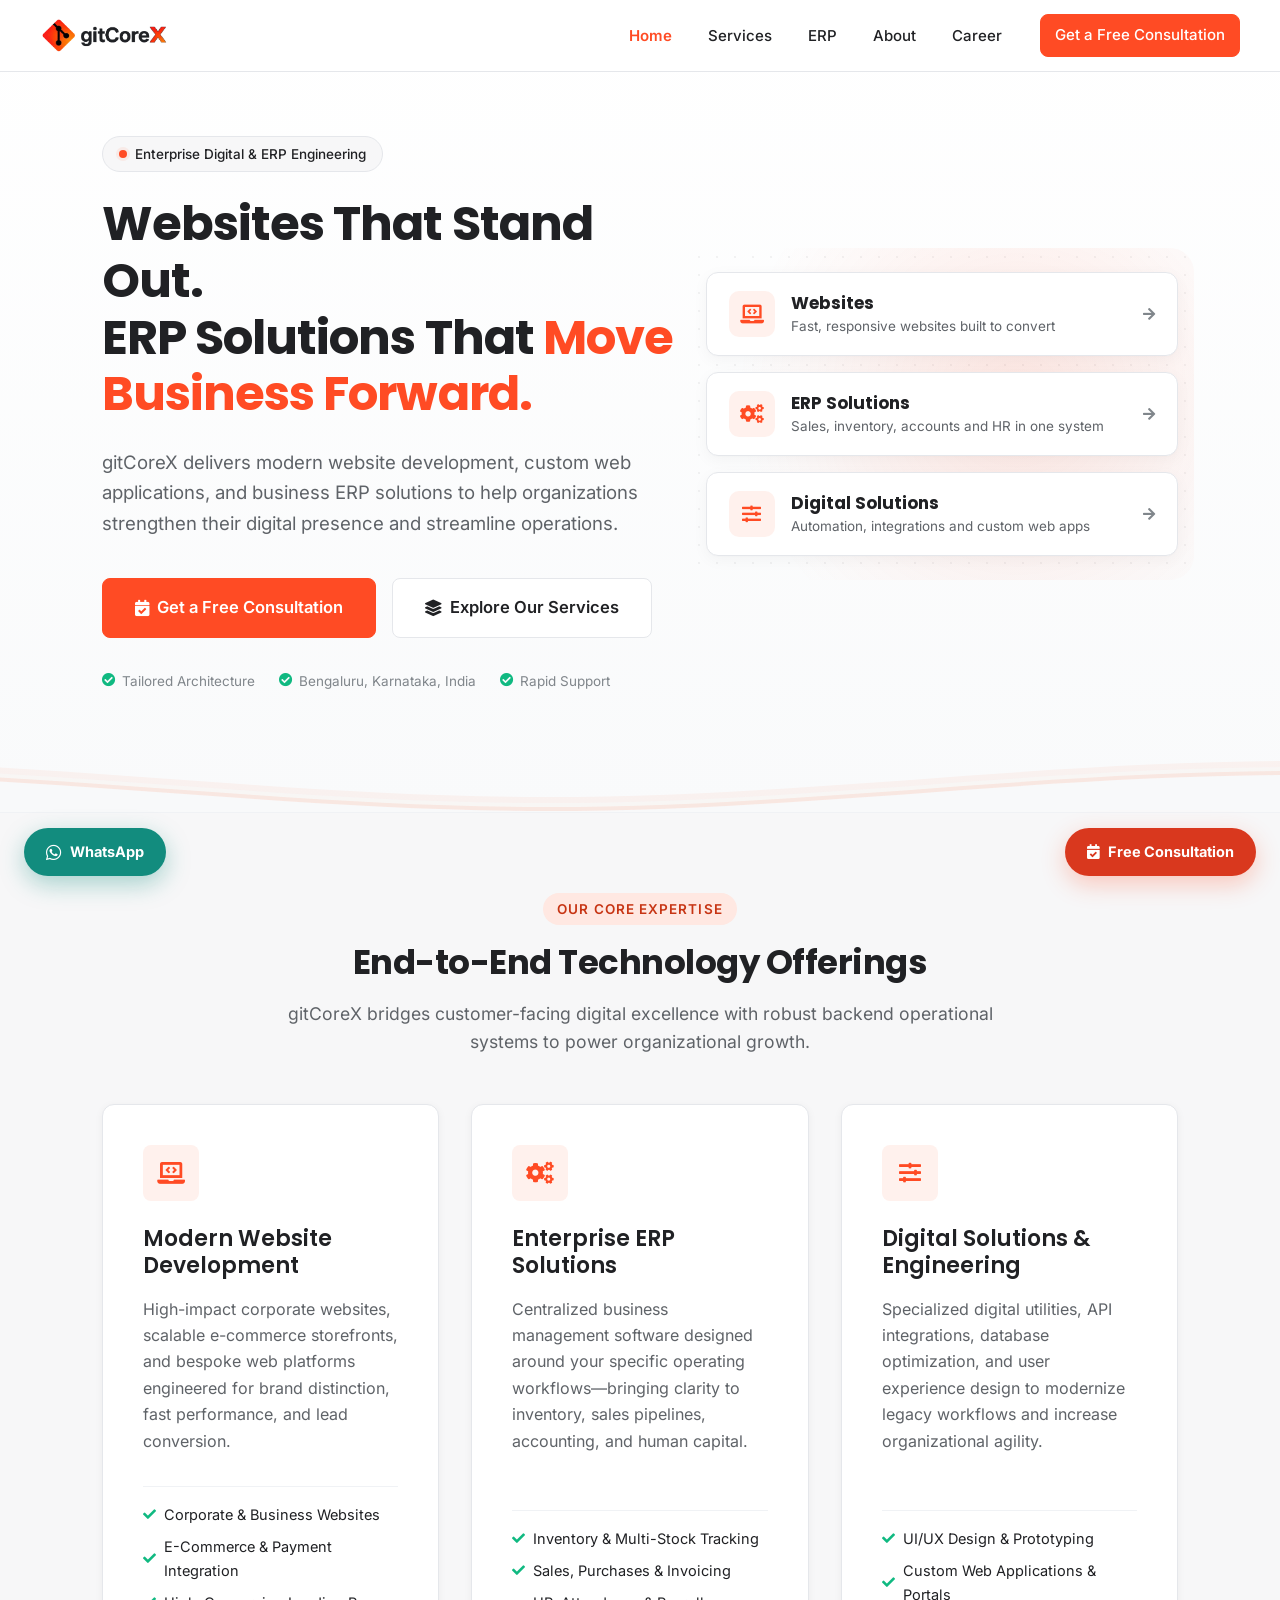
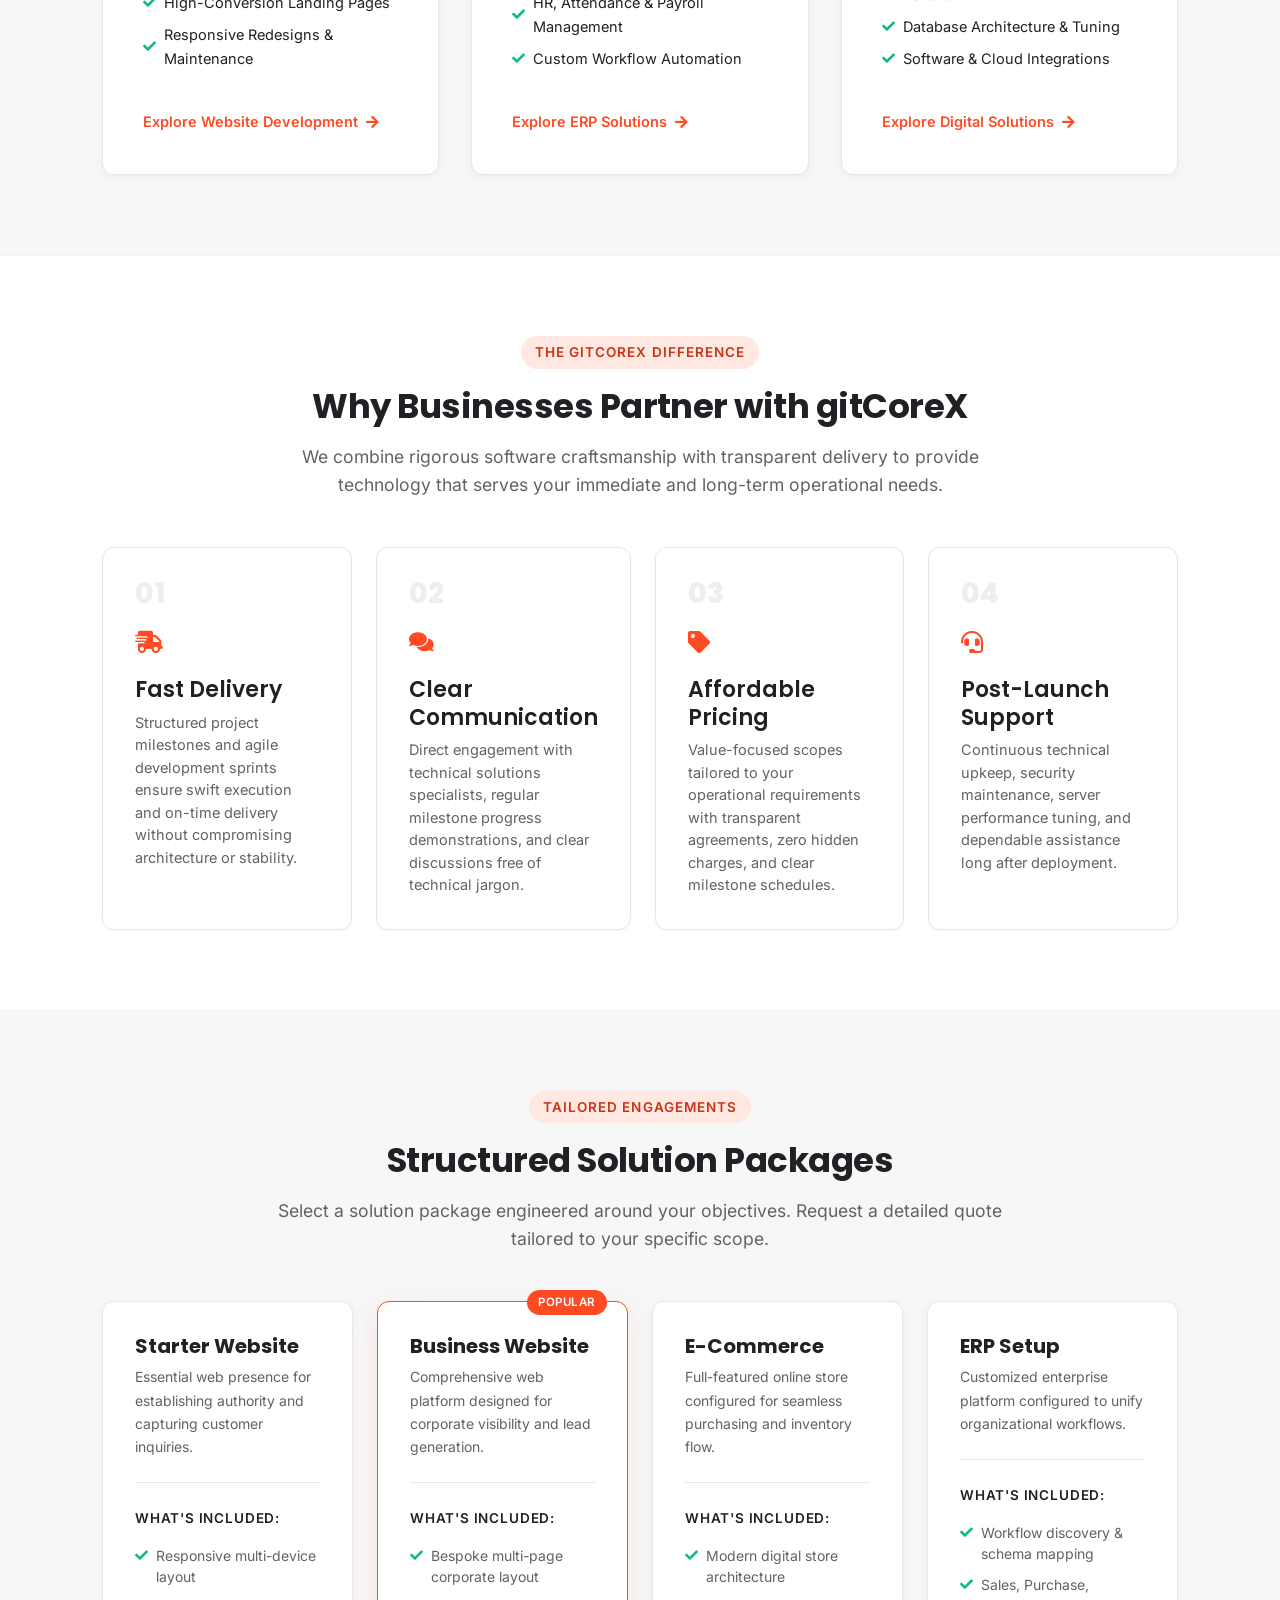
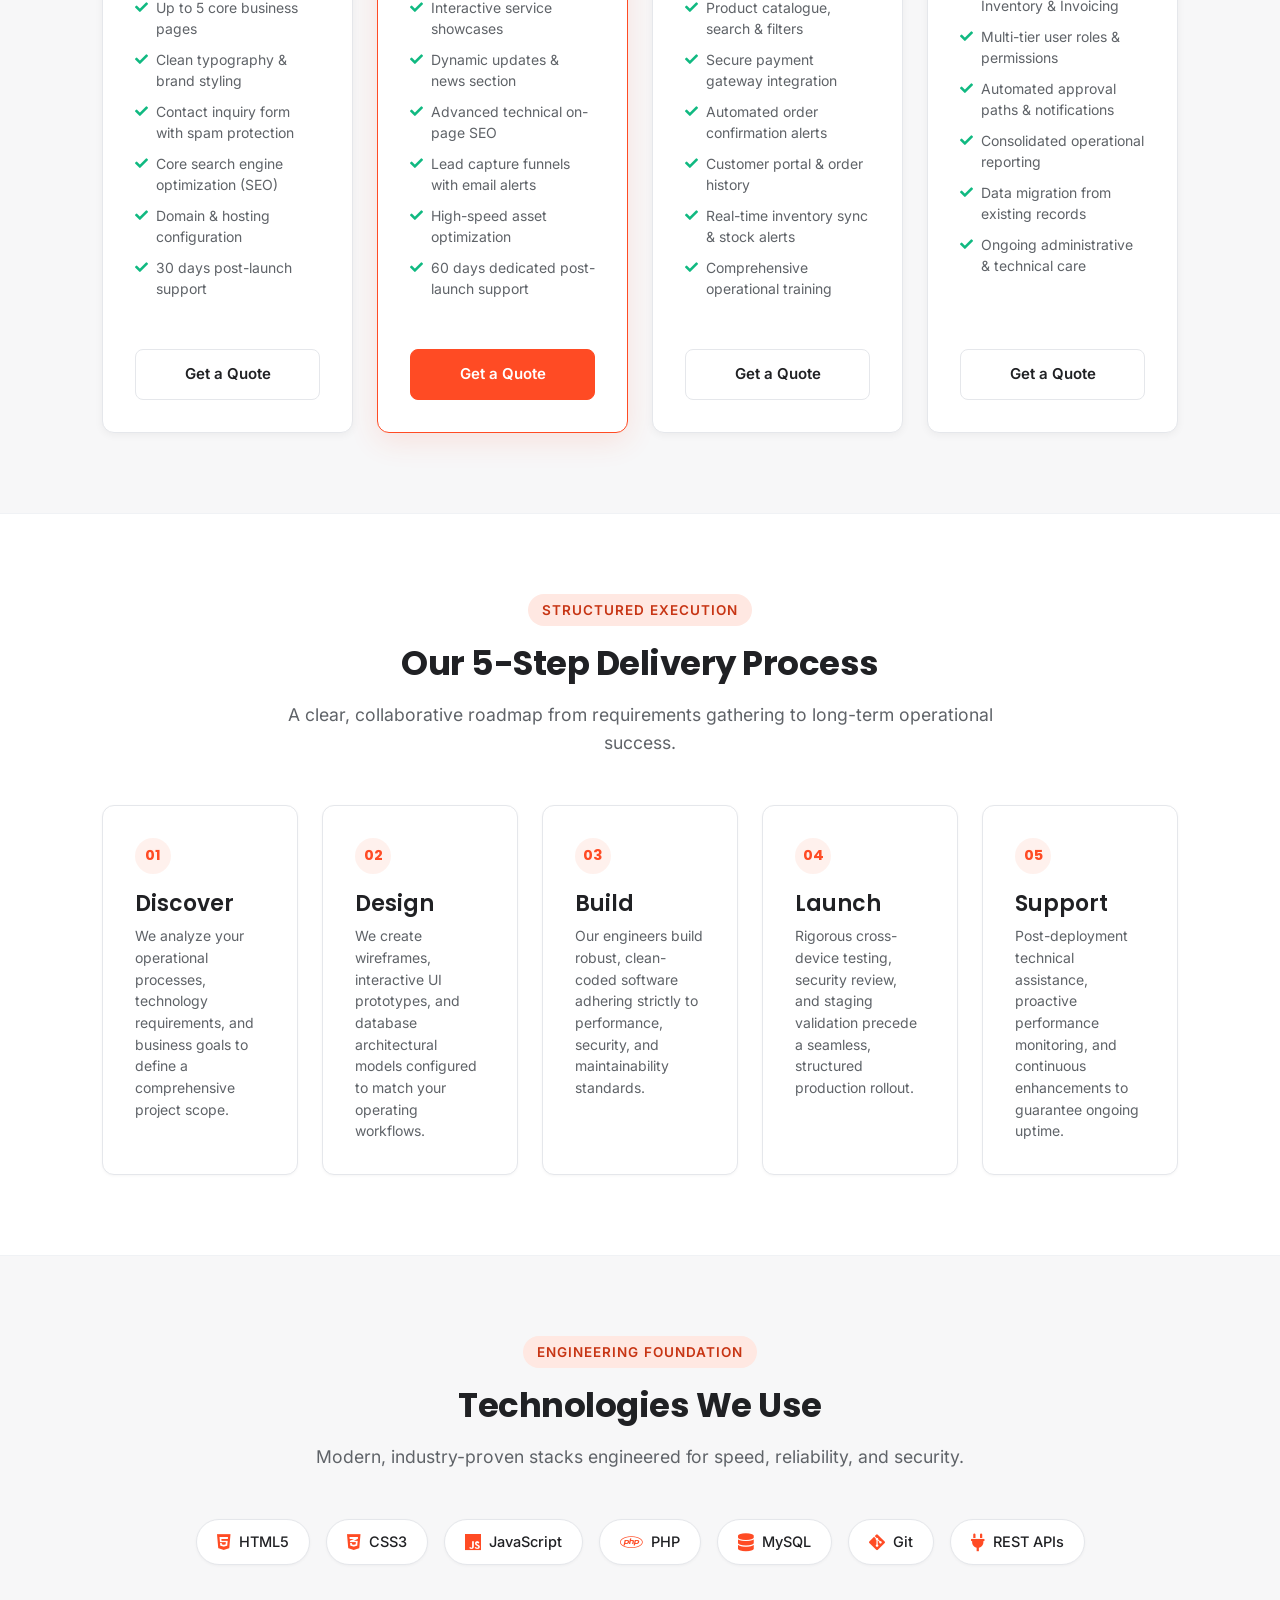
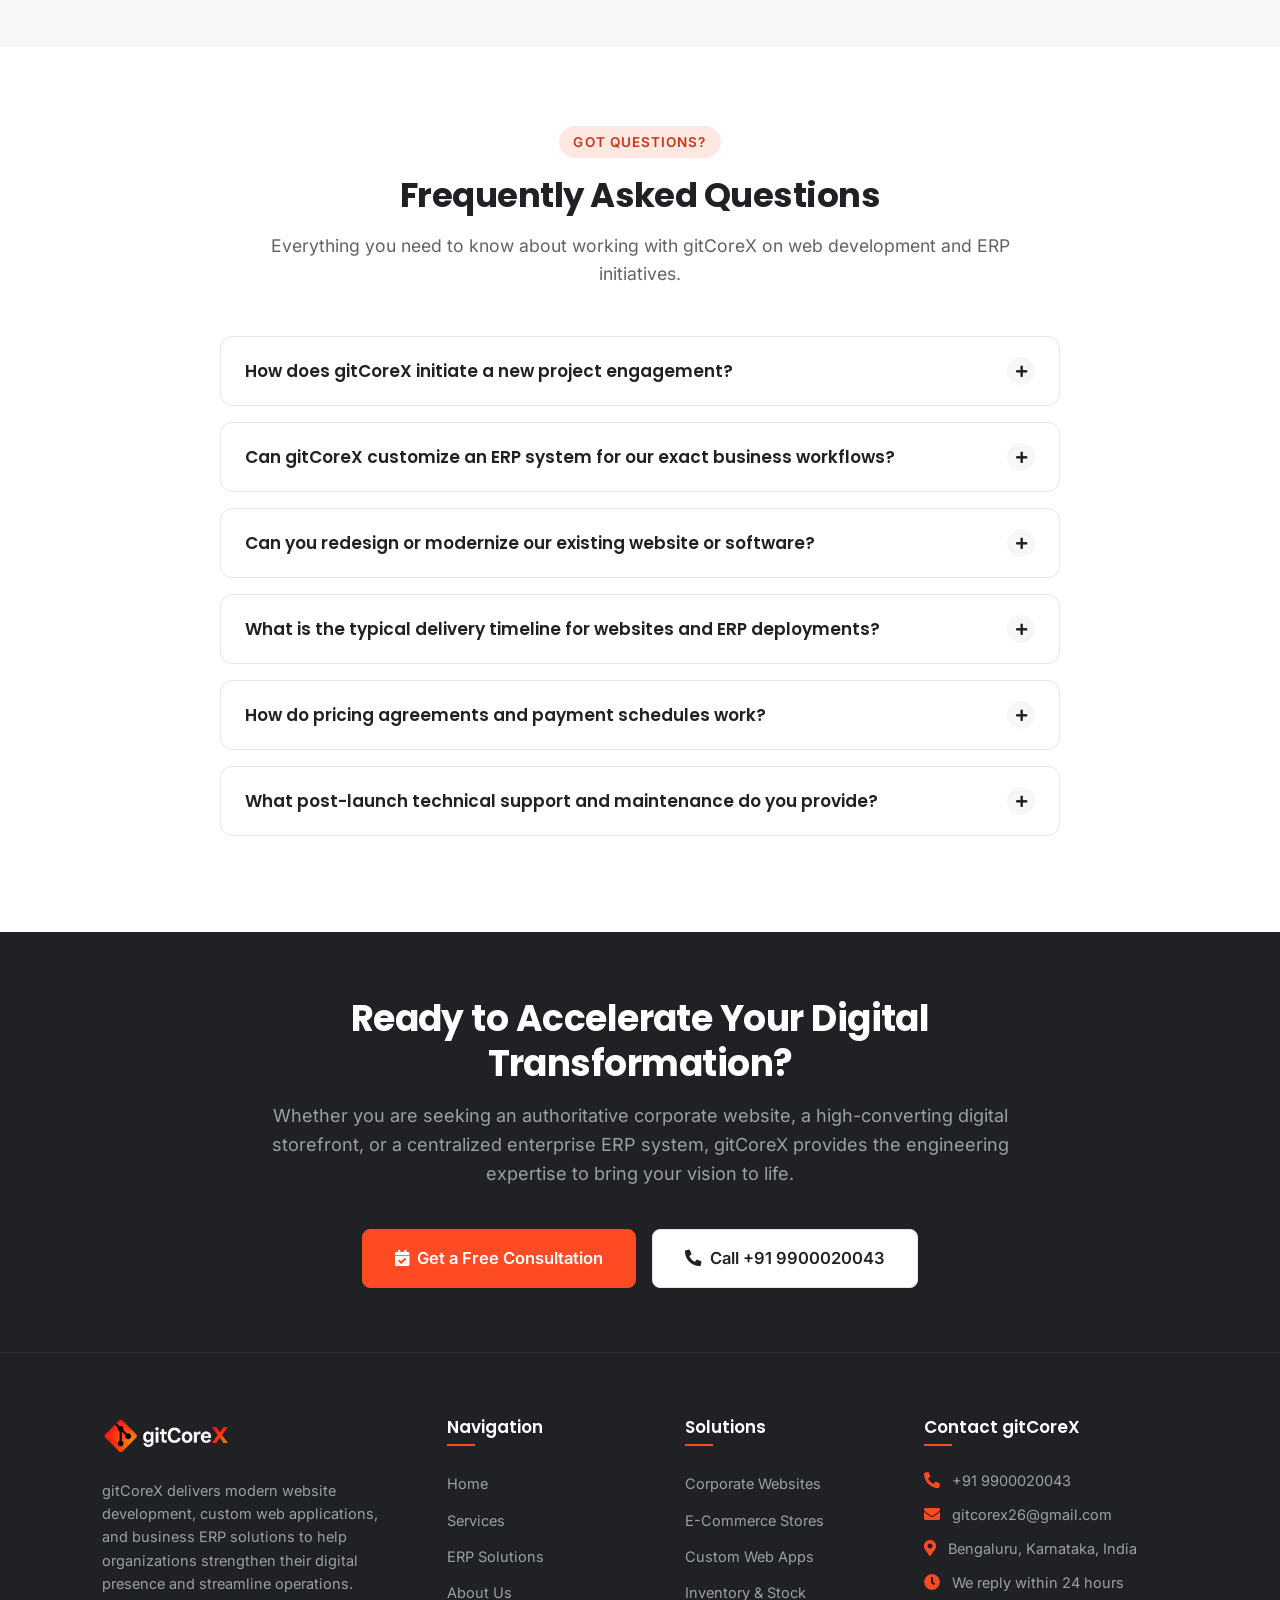
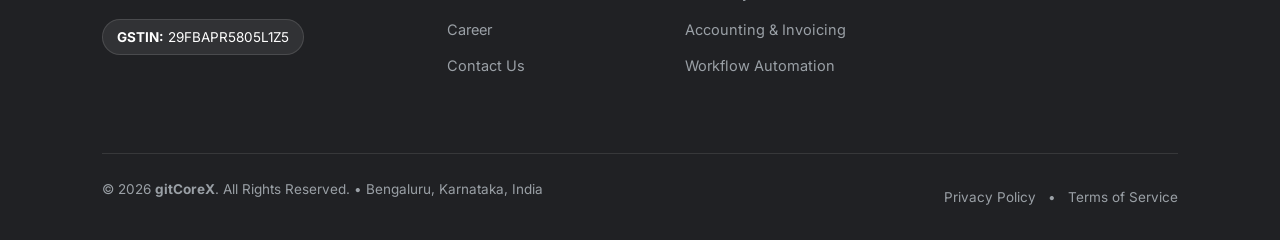
==== commit 9b0c8d73: "Add subtle floating section divider wave to hero" ====
--- a/index.html
+++ b/index.html
@@ -175,6 +175,21 @@
                 </div>
             </div>
         </div>
+
+        <!-- Floating Section Divider Wave -->
+        <div class="hero-wave-divider" aria-hidden="true">
+            <svg class="hero-waves" xmlns="http://www.w3.org/2000/svg" xmlns:xlink="http://www.w3.org/1999/xlink" viewBox="0 24 150 28" preserveAspectRatio="none" shape-rendering="auto">
+                <defs>
+                    <path id="gentle-wave" d="M-160 44c30 0 58-18 88-18s 58 18 88 18 58-18 88-18 58 18 88 18 v44h-352z" />
+                </defs>
+                <g class="parallax-waves">
+                    <use xlink:href="#gentle-wave" x="48" y="0" class="wave-layer wave-layer-1" />
+                    <use xlink:href="#gentle-wave" x="48" y="3" class="wave-layer wave-layer-2" />
+                    <use xlink:href="#gentle-wave" x="48" y="5" class="wave-layer wave-layer-3" />
+                    <use xlink:href="#gentle-wave" x="48" y="7" class="wave-layer wave-layer-4" />
+                </g>
+            </svg>
+        </div>
     </section>
 
     <!-- 2. 3 Service Cards (Websites, ERP, Digital Solutions - Summary Cards linking to detailed pages) -->
--- a/css/style.min.css
+++ b/css/style.min.css
@@ -1 +1 @@
-@font-face{font-family:'Inter';font-style:normal;font-weight:400;font-display:swap;src:url('../fonts/inter-v18-latin-400.woff2') format('woff2');unicode-range:U+0000-00FF,U+0131,U+0152-0153,U+02BB-02BC,U+02C6,U+02DA,U+02DC,U+0304,U+0308,U+0329,U+2000-206F,U+20AC,U+2122,U+2191,U+2193,U+2212,U+2215,U+FEFF,U+FFFD}@font-face{font-family:'Inter';font-style:normal;font-weight:500;font-display:swap;src:url('../fonts/inter-v18-latin-500.woff2') format('woff2');unicode-range:U+0000-00FF,U+0131,U+0152-0153,U+02BB-02BC,U+02C6,U+02DA,U+02DC,U+0304,U+0308,U+0329,U+2000-206F,U+20AC,U+2122,U+2191,U+2193,U+2212,U+2215,U+FEFF,U+FFFD}@font-face{font-family:'Inter';font-style:normal;font-weight:600;font-display:swap;src:url('../fonts/inter-v18-latin-600.woff2') format('woff2');unicode-range:U+0000-00FF,U+0131,U+0152-0153,U+02BB-02BC,U+02C6,U+02DA,U+02DC,U+0304,U+0308,U+0329,U+2000-206F,U+20AC,U+2122,U+2191,U+2193,U+2212,U+2215,U+FEFF,U+FFFD}@font-face{font-family:'Inter';font-style:normal;font-weight:700;font-display:swap;src:url('../fonts/inter-v18-latin-700.woff2') format('woff2');unicode-range:U+0000-00FF,U+0131,U+0152-0153,U+02BB-02BC,U+02C6,U+02DA,U+02DC,U+0304,U+0308,U+0329,U+2000-206F,U+20AC,U+2122,U+2191,U+2193,U+2212,U+2215,U+FEFF,U+FFFD}@font-face{font-family:'Poppins';font-style:normal;font-weight:500;font-display:swap;src:url('../fonts/poppins-v21-latin-500.woff2') format('woff2');unicode-range:U+0000-00FF,U+0131,U+0152-0153,U+02BB-02BC,U+02C6,U+02DA,U+02DC,U+0304,U+0308,U+0329,U+2000-206F,U+20AC,U+2122,U+2191,U+2193,U+2212,U+2215,U+FEFF,U+FFFD}@font-face{font-family:'Poppins';font-style:normal;font-weight:600;font-display:swap;src:url('../fonts/poppins-v21-latin-600.woff2') format('woff2');unicode-range:U+0000-00FF,U+0131,U+0152-0153,U+02BB-02BC,U+02C6,U+02DA,U+02DC,U+0304,U+0308,U+0329,U+2000-206F,U+20AC,U+2122,U+2191,U+2193,U+2212,U+2215,U+FEFF,U+FFFD}@font-face{font-family:'Poppins';font-style:normal;font-weight:700;font-display:swap;src:url('../fonts/poppins-v21-latin-700.woff2') format('woff2');unicode-range:U+0000-00FF,U+0131,U+0152-0153,U+02BB-02BC,U+02C6,U+02DA,U+02DC,U+0304,U+0308,U+0329,U+2000-206F,U+20AC,U+2122,U+2191,U+2193,U+2212,U+2215,U+FEFF,U+FFFD}@font-face{font-family:'Poppins';font-style:normal;font-weight:800;font-display:swap;src:url('../fonts/poppins-v21-latin-800.woff2') format('woff2');unicode-range:U+0000-00FF,U+0131,U+0152-0153,U+02BB-02BC,U+02C6,U+02DA,U+02DC,U+0304,U+0308,U+0329,U+2000-206F,U+20AC,U+2122,U+2191,U+2193,U+2212,U+2215,U+FEFF,U+FFFD}:root{--brand-white:#FFFFFF;--brand-charcoal:#202124;--brand-charcoal-dark:#161719;--brand-charcoal-card:#282A2E;--brand-charcoal-muted:#3C4043;--brand-orange:#FF4B24;--brand-orange-hover:#E03E1A;--brand-orange-light:rgba(255,75,36,0.08);--brand-orange-glow:rgba(255,75,36,0.28);--bg-light:#F7F7F8;--bg-light-alt:#F1F3F5;--bg-card:#FFFFFF;--text-primary:#202124;--text-secondary:#5F6368;--text-muted:#80868B;--text-inverse:#FFFFFF;--text-inverse-muted:#9AA0A6;--border-color:#E5E7EB;--border-subtle:#F0F2F5;--border-dark:#374151;--shadow-xs:0 1px 3px rgba(0,0,0,0.04);--shadow-sm:0 2px 8px rgba(0,0,0,0.05);--shadow-md:0 4px 20px rgba(0,0,0,0.06);--shadow-lg:0 12px 32px rgba(0,0,0,0.08);--shadow-hover:0 16px 40px rgba(0,0,0,0.12);--space-1:0.8rem;--space-2:1.6rem;--space-3:2.4rem;--space-4:3.2rem;--space-5:4.0rem;--space-6:4.8rem;--space-8:6.4rem;--space-10:8.0rem;--space-12:9.6rem;--radius-sm:8px;--radius-md:12px;--radius-lg:16px;--radius-pill:9999px;--transition-fast:0.15s ease;--transition-base:0.25s ease;--transition-smooth:0.35s cubic-bezier(0.16,1,0.3,1)}*,*::before,*::after{box-sizing:border-box;margin:0;padding:0}html{font-size:62.5%;scroll-behavior:smooth;text-size-adjust:100%}body{font-family:'Inter',-apple-system,BlinkMacSystemFont,'Segoe UI',Roboto,Helvetica,Arial,sans-serif;font-size:1.6rem;line-height:1.65;color:var(--text-secondary);background-color:var(--brand-white);-webkit-font-smoothing:antialiased;-moz-osx-font-smoothing:grayscale;overflow-x:hidden}a{color:inherit;text-decoration:none;transition:color var(--transition-fast),background-color var(--transition-fast),border-color var(--transition-fast)}a:hover{color:var(--brand-orange)}a:focus-visible,button:focus-visible,input:focus-visible,select:focus-visible,textarea:focus-visible{outline:2px solid var(--brand-orange);outline-offset:3px;border-radius:4px}img{max-width:100%;height:auto;display:block}h1,h2,h3,h4,h5,h6,.font-heading{font-family:'Poppins',-apple-system,BlinkMacSystemFont,'Segoe UI',Roboto,sans-serif;color:var(--text-primary);font-weight:600;line-height:1.25}h1{font-size:4.4rem;font-weight:700;letter-spacing:-0.02em}h2{font-size:3.4rem;font-weight:700;letter-spacing:-0.015em}h3{font-size:2.2rem;font-weight:600}h4{font-size:1.8rem;font-weight:600}h5{font-size:1.6rem;font-weight:600}p{margin-bottom:var(--space-2)}p:last-child{margin-bottom:0}.container{width:100%;max-width:1240px;margin-left:auto;margin-right:auto;padding-left:var(--space-3);padding-right:var(--space-3)}.text-center{text-align:center}.text-left{text-align:left}.text-right{text-align:right}.highlight-orange{color:var(--brand-orange)}.text-brand-accent{color:var(--brand-orange) !important;font-weight:600}.text-brand-accent:hover{color:var(--brand-orange-hover) !important;text-decoration:underline}.section{padding-top:var(--space-10);padding-bottom:var(--space-10);position:relative}.section-white{background-color:var(--brand-white)}.section-light{background-color:var(--bg-light);border-top:1px solid var(--border-subtle);border-bottom:1px solid var(--border-subtle)}.section-charcoal{background-color:var(--brand-charcoal);color:var(--text-inverse)}.section-charcoal h2,.section-charcoal h3,.section-charcoal h4{color:var(--text-inverse)}.section-charcoal p{color:var(--text-inverse-muted)}.section-header{margin-bottom:var(--space-6)}.section-header.text-center{max-width:760px;margin-left:auto;margin-right:auto}.section-eyebrow{display:inline-flex;align-items:center;gap:var(--space-1);font-size:1.35rem;font-weight:600;text-transform:uppercase;letter-spacing:0.08em;color:#C73514;background:#FFE8E2;padding:0.5rem 1.4rem;border-radius:var(--radius-pill);margin-bottom:var(--space-2)}.section-charcoal .section-eyebrow{background:rgba(255,75,36,0.15);color:#FF704E}.section-title{margin-bottom:var(--space-2)}.section-subtitle{font-size:1.75rem;color:var(--text-secondary);line-height:1.6}.btn{display:inline-flex;align-items:center;justify-content:center;gap:0.8rem;font-family:'Inter',sans-serif;font-weight:600;font-size:1.5rem;padding:1.2rem 2.4rem;border-radius:var(--radius-sm);border:1px solid transparent;cursor:pointer;transition:all var(--transition-base);text-align:center;white-space:nowrap}.btn-primary{background-color:var(--brand-orange);color:#FFFFFF !important;border-color:var(--brand-orange)}.btn-primary:hover{background-color:var(--brand-orange-hover);border-color:var(--brand-orange-hover);transform:translateY(-2px);box-shadow:0 6px 20px var(--brand-orange-glow)}.btn-secondary{background-color:var(--brand-white);color:var(--brand-charcoal) !important;border-color:var(--border-color)}.btn-secondary:hover{background-color:var(--bg-light);border-color:var(--brand-charcoal);transform:translateY(-2px);box-shadow:var(--shadow-sm)}.btn-outline{background-color:transparent;color:var(--brand-charcoal) !important;border-color:var(--border-color)}.btn-outline:hover{background-color:var(--brand-charcoal);color:#FFFFFF !important;border-color:var(--brand-charcoal);transform:translateY(-2px)}.btn-charcoal{background-color:var(--brand-charcoal);color:#FFFFFF !important}.btn-charcoal:hover{background-color:var(--brand-charcoal-dark);transform:translateY(-2px);box-shadow:0 4px 16px rgba(32,33,36,0.25)}.btn-sm{font-size:1.35rem;padding:0.8rem 1.6rem}.btn-lg{font-size:1.65rem;padding:1.5rem 3.2rem}.btn-full{width:100%}.header{position:fixed;top:0;left:0;right:0;height:72px;background-color:rgba(255,255,255,0.98);backdrop-filter:blur(12px);border-bottom:1px solid var(--border-color);z-index:1000;display:flex;align-items:center;justify-content:space-between;padding:0 var(--space-5);transition:box-shadow var(--transition-base),height var(--transition-base)}.header.header-scrolled{box-shadow:0 4px 20px rgba(0,0,0,0.05)}.header .logo img{height:38px;width:auto;object-fit:contain}.navbar ul{list-style:none;display:flex;align-items:center;gap:var(--space-1)}.navbar ul li a{font-size:1.5rem;font-weight:500;color:var(--text-primary);padding:0.8rem 1.4rem;border-radius:var(--radius-sm);transition:color var(--transition-fast),background-color var(--transition-fast)}.navbar ul li a:hover{color:var(--brand-orange);background-color:var(--bg-light)}.navbar ul li a.active{color:var(--brand-orange);font-weight:600}.nav-cta-btn{margin-left:var(--space-2)}.menu-toggle{display:none;background:transparent;border:none;font-size:2.2rem;color:var(--brand-charcoal);cursor:pointer;padding:0.8rem;border-radius:var(--radius-sm)}.mobile-nav-backdrop{display:none;position:fixed;top:0;left:0;width:100vw;height:100vh;background:rgba(0,0,0,0.45);backdrop-filter:blur(4px);z-index:998}.mobile-nav-backdrop.active{display:block}.hero{padding-top:calc(72px + var(--space-8));padding-bottom:var(--space-10);background:linear-gradient(180deg,#FFFFFF 0%,#F9FAFB 100%);border-bottom:1px solid var(--border-color);position:relative;overflow:hidden}.hero-grid{display:grid;grid-template-columns:1.15fr 0.95fr;gap:var(--space-6);align-items:center}.hero-content{max-width:640px}.hero-pill{display:inline-flex;align-items:center;gap:var(--space-1);background:var(--bg-light);border:1px solid var(--border-color);padding:0.6rem 1.6rem;border-radius:var(--radius-pill);font-size:1.35rem;font-weight:500;color:var(--text-primary);margin-bottom:var(--space-3)}.pill-dot{width:8px;height:8px;background:var(--brand-orange);border-radius:50%;display:inline-block;box-shadow:0 0 0 3px var(--brand-orange-light)}.hero-title{font-size:4.8rem;font-weight:700;line-height:1.18;margin-bottom:var(--space-3);color:var(--brand-charcoal)}.hero-desc{font-size:1.85rem;color:var(--text-secondary);line-height:1.65;margin-bottom:var(--space-5)}.hero-cta-group{display:flex;flex-wrap:wrap;gap:var(--space-2);align-items:center;margin-bottom:var(--space-4)}.hero-trust-row{display:flex;align-items:center;gap:var(--space-3);font-size:1.35rem;color:var(--text-muted)}.hero-trust-item{display:inline-flex;align-items:center;gap:0.6rem}.hero-trust-item i{color:#10B981}.hero-visual{position:relative;display:flex;align-items:center;justify-content:center;width:100%}.hero-cards-backdrop{position:absolute;inset:-24px -16px;border-radius:24px;background:radial-gradient(circle at 65% 45%,rgba(255,75,36,0.13) 0%,rgba(255,75,36,0.03) 55%,transparent 75%),radial-gradient(rgba(32,33,36,0.05) 1.2px,transparent 1.2px);background-size:100% 100%,18px 18px;pointer-events:none;z-index:0}.hero-card-stack{position:relative;z-index:1;display:flex;flex-direction:column;gap:1.6rem;width:100%;max-width:480px}.hero-service-card{display:flex;align-items:center;gap:1.6rem;padding:1.8rem 2.2rem;background:#FFFFFF;border:1px solid var(--border-color);border-radius:12px;box-shadow:0 4px 16px rgba(0,0,0,0.04),0 1px 3px rgba(0,0,0,0.02);text-decoration:none;color:inherit;transition:transform 0.28s cubic-bezier(0.16,1,0.3,1),box-shadow 0.28s cubic-bezier(0.16,1,0.3,1),border-color 0.28s ease;animation:heroCardFadeIn 0.6s cubic-bezier(0.16,1,0.3,1) both}.hero-card-1{animation-delay:0.08s}.hero-card-2{animation-delay:0.18s}.hero-card-3{animation-delay:0.28s}.hero-service-card:hover{transform:translateY(-4px);border-color:rgba(255,75,36,0.35);box-shadow:0 12px 28px rgba(0,0,0,0.08),0 3px 8px rgba(255,75,36,0.08)}.hero-card-icon{width:46px;height:46px;border-radius:10px;background:var(--brand-orange-light);color:var(--brand-orange);display:flex;align-items:center;justify-content:center;font-size:1.9rem;flex-shrink:0;transition:background-color var(--transition-fast),color var(--transition-fast),transform var(--transition-fast)}.hero-service-card:hover .hero-card-icon{background:var(--brand-orange);color:#FFFFFF;transform:scale(1.05)}.hero-card-content{flex:1;min-width:0}.hero-card-title{display:block;font-family:'Poppins',sans-serif;font-size:1.7rem;font-weight:700;color:var(--brand-charcoal);line-height:1.3;margin-bottom:0.3rem;transition:color var(--transition-fast)}.hero-service-card:hover .hero-card-title{color:var(--brand-orange)}.hero-card-text{font-size:1.35rem;color:var(--text-secondary);line-height:1.4;margin:0;white-space:nowrap;overflow:hidden;text-overflow:ellipsis}.hero-card-arrow{color:var(--text-muted);font-size:1.4rem;transition:transform var(--transition-fast),color var(--transition-fast);flex-shrink:0}.hero-service-card:hover .hero-card-arrow{transform:translateX(4px);color:var(--brand-orange)}@keyframes heroCardFadeIn{from{opacity:0;transform:translateY(18px)}to{opacity:1;transform:translateY(0)}}.services-summary-grid{display:grid;grid-template-columns:repeat(3,1fr);gap:var(--space-4)}.service-summary-card{background:var(--brand-white);border:1px solid var(--border-color);border-radius:var(--radius-md);padding:var(--space-5);box-shadow:var(--shadow-sm);transition:transform var(--transition-base),box-shadow var(--transition-base),border-color var(--transition-base);display:flex;flex-direction:column}.service-summary-card:hover{transform:translateY(-4px);box-shadow:var(--shadow-lg);border-color:#D1D5DB}.service-card-icon-wrap{width:56px;height:56px;background:var(--brand-orange-light);border-radius:var(--radius-sm);display:flex;align-items:center;justify-content:center;color:var(--brand-orange);font-size:2.2rem;margin-bottom:var(--space-3);transition:background-color var(--transition-fast),color var(--transition-fast)}.service-summary-card:hover .service-card-icon-wrap{background:var(--brand-orange);color:#FFFFFF}.service-summary-card h3{margin-bottom:var(--space-2)}.service-summary-card p{color:var(--text-secondary);margin-bottom:var(--space-4);flex-grow:1}.service-feature-checklist{list-style:none;margin-bottom:var(--space-4);padding-top:var(--space-2);border-top:1px solid var(--border-subtle)}.service-feature-checklist li{font-size:1.45rem;color:var(--brand-charcoal);margin-bottom:0.8rem;display:flex;align-items:center;gap:0.8rem}.service-feature-checklist li i{color:#10B981;font-size:1.3rem}.card-cta-link{display:inline-flex;align-items:center;gap:0.8rem;font-size:1.45rem;font-weight:600;color:var(--brand-orange);margin-top:auto}.card-cta-link:hover{color:var(--brand-orange-hover);transform:translateX(3px)}.why-grid{display:grid;grid-template-columns:repeat(4,1fr);gap:var(--space-3)}.why-card{background:var(--brand-white);border:1px solid var(--border-color);border-radius:var(--radius-md);padding:var(--space-4);box-shadow:var(--shadow-xs);transition:transform var(--transition-base),box-shadow var(--transition-base)}.why-card:hover{transform:translateY(-4px);box-shadow:var(--shadow-md);border-color:#D1D5DB}.why-card-number{font-family:'Poppins',sans-serif;font-size:2.8rem;font-weight:800;color:rgba(32,33,36,0.08);line-height:1;margin-bottom:var(--space-2)}.why-card-icon{font-size:2.2rem;color:var(--brand-orange);margin-bottom:var(--space-2)}.why-card h3,.why-card h4{margin-bottom:var(--space-1);color:var(--brand-charcoal)}.why-card p{font-size:1.45rem;color:var(--text-secondary);line-height:1.55}.packages-grid{display:grid;grid-template-columns:repeat(4,1fr);gap:var(--space-3)}.package-card{background:var(--brand-white);border:1px solid var(--border-color);border-radius:var(--radius-md);padding:var(--space-4);box-shadow:var(--shadow-sm);display:flex;flex-direction:column;position:relative;transition:transform var(--transition-base),box-shadow var(--transition-base),border-color var(--transition-base)}.package-card:hover{transform:translateY(-4px);box-shadow:var(--shadow-lg);border-color:#CBD5E1}.package-card.package-highlight{border-color:var(--brand-orange);box-shadow:0 8px 30px rgba(255,75,36,0.12)}.package-badge-tag{position:absolute;top:-12px;right:20px;background:var(--brand-orange);color:#FFFFFF;font-size:1.15rem;font-weight:600;padding:0.3rem 1.1rem;border-radius:var(--radius-pill);text-transform:uppercase;letter-spacing:0.05em}.package-header{margin-bottom:var(--space-3);padding-bottom:var(--space-3);border-bottom:1px solid var(--border-color)}.package-name{font-size:2rem;font-weight:700;color:var(--brand-charcoal);margin-bottom:0.6rem}.package-desc{font-size:1.4rem;color:var(--text-secondary);min-height:48px}.package-includes-title{font-size:1.35rem;font-weight:600;text-transform:uppercase;letter-spacing:0.06em;color:var(--brand-charcoal);margin-bottom:var(--space-2)}.package-list{list-style:none;margin-bottom:var(--space-5);flex-grow:1}.package-list li{font-size:1.4rem;color:var(--text-secondary);margin-bottom:1rem;display:flex;align-items:flex-start;gap:0.8rem;line-height:1.5}.package-list li i{color:#10B981;font-size:1.3rem;margin-top:0.35rem;flex-shrink:0}.package-cta{margin-top:auto}.process-grid{display:grid;grid-template-columns:repeat(5,1fr);gap:var(--space-3);position:relative}.process-step-card{background:var(--brand-white);border:1px solid var(--border-color);border-radius:var(--radius-md);padding:var(--space-4);box-shadow:var(--shadow-xs);position:relative;transition:transform var(--transition-base),box-shadow var(--transition-base)}.process-step-card:hover{transform:translateY(-4px);box-shadow:var(--shadow-md);border-color:#CBD5E1}.step-number-pill{width:36px;height:36px;background:var(--brand-orange-light);color:var(--brand-orange);border-radius:50%;display:flex;align-items:center;justify-content:center;font-family:'Poppins',sans-serif;font-weight:700;font-size:1.45rem;margin-bottom:var(--space-2)}.process-step-card h3,.process-step-card h4{margin-bottom:0.8rem;color:var(--brand-charcoal)}.process-step-card p{font-size:1.4rem;color:var(--text-secondary);line-height:1.55}.tech-row-wrap{display:flex;flex-wrap:wrap;align-items:center;justify-content:center;gap:var(--space-2)}.tech-pill-badge{display:inline-flex;align-items:center;gap:0.8rem;background:var(--brand-white);border:1px solid var(--border-color);padding:1rem 2rem;border-radius:var(--radius-pill);font-size:1.45rem;font-weight:500;color:var(--brand-charcoal);box-shadow:var(--shadow-xs);transition:transform var(--transition-fast),border-color var(--transition-fast),box-shadow var(--transition-fast)}.tech-pill-badge:hover{transform:translateY(-2px);border-color:var(--brand-orange);box-shadow:var(--shadow-sm);color:var(--brand-orange)}.tech-pill-badge i{font-size:1.8rem;color:var(--brand-orange)}.faq-accordion-wrap{max-width:840px;margin:0 auto}.faq-item{background:var(--brand-white);border:1px solid var(--border-color);border-radius:var(--radius-md);margin-bottom:var(--space-2);overflow:hidden;transition:border-color var(--transition-fast),box-shadow var(--transition-fast)}.faq-item:hover{border-color:#D1D5DB}.faq-item.active{border-color:#CBD5E1;box-shadow:var(--shadow-sm)}.faq-question{width:100%;background:transparent;border:none;text-align:left;padding:2rem 2.4rem;display:flex;align-items:center;justify-content:space-between;gap:var(--space-2);cursor:pointer;font-family:'Poppins',sans-serif;font-size:1.7rem;font-weight:600;color:var(--brand-charcoal)}.faq-toggle-icon{width:28px;height:28px;border-radius:50%;background:var(--bg-light);display:flex;align-items:center;justify-content:center;color:var(--brand-charcoal);font-size:1.3rem;flex-shrink:0;transition:transform var(--transition-base),background-color var(--transition-base),color var(--transition-base)}.faq-item.active .faq-toggle-icon{transform:rotate(45deg);background:var(--brand-orange);color:#FFFFFF}.faq-answer{display:none;padding:0 2.4rem 2.4rem 2.4rem;font-size:1.55rem;color:var(--text-secondary);line-height:1.65;border-top:1px solid var(--border-subtle);padding-top:1.6rem}.cta-banner-section{background:var(--brand-charcoal);color:#FFFFFF;padding:var(--space-8) 0;position:relative;overflow:hidden}.cta-banner-content{max-width:800px;margin:0 auto;text-align:center}.cta-banner-content h2{color:#FFFFFF;font-size:3.6rem;margin-bottom:var(--space-2)}.cta-banner-content p{color:var(--text-inverse-muted);font-size:1.8rem;margin-bottom:var(--space-5);line-height:1.6}.cta-banner-actions{display:flex;flex-wrap:wrap;gap:var(--space-2);justify-content:center}.page-hero{padding-top:calc(72px + var(--space-6));padding-bottom:var(--space-6);background:linear-gradient(180deg,#FFFFFF 0%,#F9FAFB 100%);border-bottom:1px solid var(--border-color)}.page-hero-content{max-width:780px}.page-hero-title{font-size:4rem;margin-bottom:var(--space-2)}.page-hero-subtitle{font-size:1.85rem;color:var(--text-secondary);line-height:1.6}.services-full-grid{display:grid;grid-template-columns:repeat(3,1fr);gap:var(--space-4)}.service-full-card{background:var(--brand-white);border:1px solid var(--border-color);border-radius:var(--radius-md);padding:var(--space-4);box-shadow:var(--shadow-sm);transition:transform var(--transition-base),box-shadow var(--transition-base);display:flex;flex-direction:column}.service-full-card:hover{transform:translateY(-4px);box-shadow:var(--shadow-lg);border-color:#CBD5E1}.service-full-card-icon{width:48px;height:48px;background:var(--brand-orange-light);color:var(--brand-orange);border-radius:var(--radius-sm);display:flex;align-items:center;justify-content:center;font-size:2rem;margin-bottom:var(--space-2)}.service-full-card h3{font-size:2rem;margin-bottom:1rem}.service-full-card p{font-size:1.45rem;color:var(--text-secondary);margin-bottom:var(--space-3);flex-grow:1}.erp-modules-grid{display:grid;grid-template-columns:repeat(4,1fr);gap:var(--space-3)}.erp-module-card{background:var(--brand-white);border:1px solid var(--border-color);border-radius:var(--radius-md);padding:var(--space-4);box-shadow:var(--shadow-xs);transition:transform var(--transition-base),box-shadow var(--transition-base);display:flex;flex-direction:column}.erp-module-card:hover{transform:translateY(-4px);box-shadow:var(--shadow-md);border-color:#CBD5E1}.erp-card-category{font-size:1.15rem;font-weight:700;text-transform:uppercase;letter-spacing:0.08em;color:var(--brand-orange);margin-bottom:0.8rem}.erp-card-icon{font-size:2.4rem;color:var(--brand-charcoal);margin-bottom:var(--space-2)}.erp-module-card h3{font-size:1.85rem;margin-bottom:0.8rem}.erp-module-card p{font-size:1.4rem;color:var(--text-secondary);line-height:1.55;flex-grow:1}.about-pillars-grid{display:grid;grid-template-columns:repeat(2,1fr);gap:var(--space-4)}.about-pillar-card{background:var(--brand-white);border:1px solid var(--border-color);border-radius:var(--radius-md);padding:var(--space-5);box-shadow:var(--shadow-sm)}.about-pillar-card h3{margin-bottom:var(--space-2);display:flex;align-items:center;gap:var(--space-2)}.about-pillar-card h3 i{color:var(--brand-orange)}.about-credentials-box{background:var(--bg-light);border:1px solid var(--border-color);border-radius:var(--radius-md);padding:var(--space-4);margin-top:var(--space-5);display:flex;flex-wrap:wrap;align-items:center;justify-content:space-around;gap:var(--space-3)}.credential-item{display:flex;align-items:center;gap:1.2rem}.credential-item i{font-size:2.4rem;color:var(--brand-orange)}.credential-text strong{display:block;font-size:1.45rem;color:var(--brand-charcoal)}.credential-text span{font-size:1.35rem;color:var(--text-secondary)}.contact-layout-grid{display:grid;grid-template-columns:0.85fr 1.15fr;gap:var(--space-6);align-items:flex-start}.contact-info-panel{background:var(--brand-white);border:1px solid var(--border-color);border-radius:var(--radius-md);padding:var(--space-5);box-shadow:var(--shadow-sm)}.sla-banner{background:#ECFDF5;border:1px solid #A7F3D0;border-radius:var(--radius-sm);padding:1.2rem 1.6rem;display:flex;align-items:center;gap:1.2rem;color:#065F46;font-size:1.45rem;font-weight:600;margin-bottom:var(--space-4)}.sla-banner i{font-size:1.8rem;color:#059669}.contact-cards-stack{display:flex;flex-direction:column;gap:var(--space-3);margin-bottom:var(--space-4)}.contact-method-card{display:flex;align-items:flex-start;gap:1.4rem;padding:1.6rem;background:var(--bg-light);border:1px solid var(--border-color);border-radius:var(--radius-sm);transition:border-color var(--transition-fast),transform var(--transition-fast)}.contact-method-card:hover{border-color:var(--brand-orange);transform:translateX(4px)}.method-icon{width:44px;height:44px;background:var(--brand-white);border:1px solid var(--border-color);border-radius:8px;display:flex;align-items:center;justify-content:center;color:var(--brand-orange);font-size:1.8rem;flex-shrink:0}.method-details h4{font-size:1.55rem;margin-bottom:0.3rem;color:var(--brand-charcoal)}.method-details p{font-size:1.35rem;color:var(--text-muted);margin-bottom:0.4rem}.method-details a{font-size:1.5rem;font-weight:600;color:var(--brand-charcoal)}.method-details a:hover{color:var(--brand-orange)}.contact-form-panel{background:var(--brand-white);border:1px solid var(--border-color);border-radius:var(--radius-md);padding:var(--space-5);box-shadow:var(--shadow-md)}.form-header{margin-bottom:var(--space-4);padding-bottom:var(--space-3);border-bottom:1px solid var(--border-color)}.form-header h2{font-size:2.6rem;margin-bottom:0.6rem}.form-header p{font-size:1.45rem;color:var(--text-secondary)}.form-grid-2{display:grid;grid-template-columns:1fr 1fr;gap:var(--space-3)}.form-group{margin-bottom:var(--space-3)}.form-label{display:block;font-size:1.4rem;font-weight:600;color:var(--brand-charcoal);margin-bottom:0.6rem}.form-label .required{color:var(--brand-orange)}.form-control{width:100%;font-family:'Inter',sans-serif;font-size:1.5rem;padding:1.2rem 1.6rem;color:var(--brand-charcoal);background:#FFFFFF;border:1px solid var(--border-color);border-radius:var(--radius-sm);transition:border-color var(--transition-fast),box-shadow var(--transition-fast)}.form-control:focus{outline:none;border-color:var(--brand-orange);box-shadow:0 0 0 3px var(--brand-orange-light)}textarea.form-control{min-height:120px;resize:vertical}.form-hint{display:block;font-size:1.25rem;color:var(--text-muted);margin-top:0.4rem}.career-layout{max-width:820px;margin:0 auto}.career-roles-options{display:grid;grid-template-columns:1fr 1fr;gap:1rem;margin-top:0.8rem;margin-bottom:var(--space-3)}.role-radio-label{display:flex;align-items:center;gap:1rem;padding:1.2rem 1.6rem;background:var(--bg-light);border:1px solid var(--border-color);border-radius:var(--radius-sm);cursor:pointer;font-size:1.45rem;font-weight:500;color:var(--brand-charcoal);transition:border-color var(--transition-fast),background-color var(--transition-fast)}.role-radio-label:hover{border-color:var(--brand-orange);background:var(--brand-orange-light)}.role-radio-label input[type="radio"]{accent-color:var(--brand-orange);width:18px;height:18px}.file-upload-box{border:2px dashed var(--border-color);border-radius:var(--radius-sm);padding:var(--space-3);text-align:center;background:var(--bg-light);margin-bottom:var(--space-4);transition:border-color var(--transition-fast)}.file-upload-box:hover{border-color:var(--brand-orange)}.file-upload-box input[type="file"]{display:block;margin:1rem auto 0 auto;font-size:1.4rem;color:var(--text-secondary)}.status-page-main{padding-top:calc(72px + var(--space-8));padding-bottom:var(--space-10);min-height:80vh;display:flex;align-items:center;justify-content:center}.status-card-container{width:100%;max-width:640px;padding:0 var(--space-3)}.status-card{background:var(--brand-white);border:1px solid var(--border-color);border-radius:var(--radius-md);padding:var(--space-6);box-shadow:var(--shadow-lg);text-align:center}.status-icon-badge{width:68px;height:68px;border-radius:50%;display:flex;align-items:center;justify-content:center;font-size:2.8rem;margin:0 auto var(--space-3) auto}.badge-success{background:#ECFDF5;color:#10B981}.badge-error{background:#FEF2F2;color:#EF4444}.badge-warning{background:#FFF7ED;color:#F97316}.sla-badge{display:inline-flex;align-items:center;gap:0.6rem;font-size:1.35rem;font-weight:600;color:#065F46;background:#D1FAE5;padding:0.4rem 1.4rem;border-radius:var(--radius-pill);margin-bottom:var(--space-3)}.status-title{font-size:3rem;margin-bottom:var(--space-2)}.status-description{font-size:1.65rem;color:var(--text-secondary);line-height:1.65;margin-bottom:var(--space-4)}.summary-box{background:var(--bg-light);border:1px solid var(--border-color);border-radius:var(--radius-sm);padding:var(--space-3);margin-bottom:var(--space-4);text-align:left}.summary-item{display:flex;justify-content:space-between;padding:0.6rem 0;border-bottom:1px solid var(--border-subtle);font-size:1.45rem}.summary-item:last-child{border-bottom:none}.summary-label{color:var(--text-muted)}.summary-value{font-weight:600;color:var(--brand-charcoal)}.status-error-list{text-align:left;background:#FEF2F2;border:1px solid #FCA5A5;border-radius:var(--radius-sm);padding:1.4rem 2rem;margin-bottom:var(--space-4);list-style:none}.status-error-list li{font-size:1.45rem;color:#B91C1C;margin-bottom:0.6rem;display:flex;align-items:center;gap:0.8rem}.status-error-list li i{font-size:0.8rem}.status-actions{display:flex;gap:1rem;justify-content:center;flex-wrap:wrap}.footer{background-color:var(--brand-charcoal);color:var(--text-inverse);padding-top:var(--space-8);border-top:1px solid rgba(255,255,255,0.08)}.footer-grid{display:grid;grid-template-columns:1.4fr 0.9fr 0.9fr 1.2fr;gap:var(--space-6);margin-bottom:var(--space-8)}.footer-col-brand .footer-logo img{height:38px;width:auto;object-fit:contain;margin-bottom:var(--space-3)}.footer-desc{color:var(--text-inverse-muted);font-size:1.45rem;line-height:1.6;margin-bottom:var(--space-3)}.footer-meta-pill{display:inline-block;background:rgba(255,255,255,0.08);border:1px solid rgba(255,255,255,0.12);padding:0.6rem 1.4rem;border-radius:var(--radius-pill);font-size:1.35rem;color:#FFFFFF}.footer-heading{font-size:1.7rem;color:#FFFFFF;margin-bottom:var(--space-3);position:relative;padding-bottom:0.8rem}.footer-heading::after{content:'';position:absolute;bottom:0;left:0;width:28px;height:2px;background:var(--brand-orange)}.footer-nav-list{list-style:none}.footer-nav-list li{margin-bottom:1rem}.footer-nav-list li a{font-size:1.45rem;color:var(--text-inverse-muted);transition:color var(--transition-fast),padding-left var(--transition-fast)}.footer-nav-list li a:hover{color:#FFFFFF;padding-left:4px}.footer-contact-block .contact-line{display:flex;align-items:flex-start;gap:1.2rem;font-size:1.45rem;color:var(--text-inverse-muted);margin-bottom:1.2rem;line-height:1.5}.footer-contact-block .contact-line i{color:var(--brand-orange);font-size:1.6rem;margin-top:0.2rem;flex-shrink:0}.footer-contact-block .contact-line a{color:var(--text-inverse-muted)}.footer-contact-block .contact-line a:hover{color:#FFFFFF;text-decoration:underline}.footer-bottom-bar{border-top:1px solid rgba(255,255,255,0.1);padding:var(--space-3) 0;display:flex;align-items:center;justify-content:space-between;font-size:1.35rem;color:var(--text-inverse-muted)}.footer-legal-links{display:flex;align-items:center;gap:1.2rem}.footer-legal-links a{color:var(--text-inverse-muted)}.footer-legal-links a:hover{color:#FFFFFF;text-decoration:underline}.whatsapp-chat-btn{position:fixed;bottom:24px;left:24px;z-index:990;background:#128C7E;color:#FFFFFF !important;font-family:'Inter',sans-serif;font-weight:700;font-size:1.45rem;padding:1.2rem 2.2rem;border-radius:var(--radius-pill);box-shadow:0 8px 24px rgba(18,140,126,0.35);display:inline-flex;align-items:center;gap:0.8rem;text-decoration:none;transition:transform var(--transition-base),background-color var(--transition-base),box-shadow var(--transition-base)}.whatsapp-chat-btn:hover{background:#075E54;transform:translateY(-3px) scale(1.02);box-shadow:0 12px 30px rgba(18,140,126,0.45)}.whatsapp-chat-btn i{font-size:1.8rem}.sticky-consultation-btn{position:fixed;bottom:24px;right:24px;z-index:990;background:#D9381E;color:#FFFFFF !important;font-family:'Inter',sans-serif;font-weight:700;font-size:1.45rem;padding:1.2rem 2.2rem;border-radius:var(--radius-pill);box-shadow:0 8px 24px var(--brand-orange-glow);display:inline-flex;align-items:center;gap:0.8rem;transition:transform var(--transition-base),background-color var(--transition-base),box-shadow var(--transition-base)}.sticky-consultation-btn:hover{background:#BF2B13;transform:translateY(-3px) scale(1.02);box-shadow:0 12px 30px rgba(255,75,36,0.4)}.back-to-top{position:fixed;bottom:84px;right:24px;z-index:989;width:44px;height:44px;background:var(--brand-charcoal);color:#FFFFFF;border:1px solid var(--border-dark);border-radius:50%;cursor:pointer;display:flex;align-items:center;justify-content:center;font-size:1.6rem;opacity:0;visibility:hidden;transition:opacity var(--transition-base),visibility var(--transition-base),transform var(--transition-base);box-shadow:var(--shadow-md)}.back-to-top.show{opacity:1;visibility:visible}.back-to-top:hover{background:var(--brand-charcoal-dark);transform:translateY(-3px)}.reveal-on-scroll{opacity:0;transform:translateY(24px);transition:opacity 0.55s cubic-bezier(0.16,1,0.3,1),transform 0.55s cubic-bezier(0.16,1,0.3,1)}.reveal-on-scroll.is-revealed{opacity:1;transform:translateY(0)}@media (prefers-reduced-motion:reduce){*,*::before,*::after{animation-duration:0.01ms !important;animation-iteration-count:1 !important;transition-duration:0.01ms !important;scroll-behavior:auto !important}.reveal-on-scroll{opacity:1 !important;transform:none !important;transition:none !important}.hero-service-card{animation:none !important;opacity:1 !important;transform:none !important;transition:none !important}.hero-service-card:hover,.hero-service-card:hover .hero-card-icon,.hero-service-card:hover .hero-card-arrow,.service-summary-card:hover,.package-card:hover,.why-card:hover,.sticky-consultation-btn:hover{transform:none !important}}@media (max-width:1280px){.container{max-width:1140px;padding-left:var(--space-4);padding-right:var(--space-4)}.hero-grid{gap:var(--space-4)}.packages-grid{gap:var(--space-3)}.erp-modules-grid{gap:var(--space-2)}}@media (max-width:1024px){.hero-grid{grid-template-columns:1fr;gap:var(--space-5)}.hero-content{max-width:100%;text-align:center}.hero-cta-group,.hero-trust-row{justify-content:center}.services-summary-grid{grid-template-columns:1fr}.why-grid,.packages-grid,.erp-modules-grid{grid-template-columns:repeat(2,1fr)}.process-grid{grid-template-columns:1fr}.footer-grid{grid-template-columns:1fr 1fr}.contact-layout-grid{grid-template-columns:1fr}.services-full-grid{grid-template-columns:repeat(2,1fr)}}@media (max-width:768px){html{font-size:56.25%}.header{padding:0 var(--space-3)}.menu-toggle{display:block}.navbar{position:fixed;top:72px;left:0;width:100%;background:#FFFFFF;border-bottom:1px solid var(--border-color);padding:var(--space-3);box-shadow:0 10px 25px rgba(0,0,0,0.08);display:none}.navbar.is-open{display:block}.navbar ul{flex-direction:column;align-items:stretch;gap:0.6rem}.navbar ul li a{display:block;padding:1.2rem 1.6rem}.nav-cta-btn{margin-left:0;margin-top:0.8rem;text-align:center}.why-grid,.packages-grid,.erp-modules-grid,.services-full-grid,.about-pillars-grid{grid-template-columns:1fr}.form-grid-2,.career-roles-options{grid-template-columns:1fr}.footer-grid{grid-template-columns:1fr}.footer-bottom-bar{flex-direction:column;gap:1rem;text-align:center}.hero-title{font-size:3.6rem}.hero-card-stack{max-width:100%;margin:0 auto}.hero-cards-backdrop{inset:-12px -8px}}@media (max-width:480px){.container{padding-left:var(--space-2);padding-right:var(--space-2)}.hero-title{font-size:2.8rem;line-height:1.25}.hero-desc{font-size:1.5rem}.hero-cta-group{flex-direction:column;width:100%;gap:var(--space-2)}.hero-cta-group .btn{width:100%;justify-content:center}.hero-trust-row{flex-direction:column;align-items:center;gap:0.8rem}.hero-card-stack{gap:1.2rem;width:100%}.hero-service-card{padding:1.4rem 1.6rem;gap:1.2rem}.hero-card-icon{width:42px;height:42px;font-size:1.7rem}.hero-card-title{font-size:1.6rem}.hero-card-text{font-size:1.25rem;white-space:normal;overflow-wrap:break-word}.section-title{font-size:2.4rem}.section-subtitle{font-size:1.45rem}.section{padding:var(--space-6) 0}.whatsapp-chat-btn{bottom:14px;left:10px;padding:0.85rem 1.3rem;font-size:1.25rem;gap:0.5rem}.whatsapp-chat-btn i{font-size:1.5rem}.sticky-consultation-btn{bottom:14px;right:10px;padding:0.85rem 1.3rem;font-size:1.25rem;gap:0.5rem}.sticky-consultation-btn i{font-size:1.3rem}.back-to-top{bottom:66px;right:10px;width:38px;height:38px;font-size:1.4rem}.contact-form-wrapper,.careers-form-wrapper{padding:var(--space-3)}.about-credentials-box{flex-direction:column;align-items:flex-start;gap:var(--space-3)}}.form-status-alert{padding:1.4rem 1.8rem;border-radius:var(--radius-sm);font-size:1.45rem;line-height:1.6;display:flex;align-items:flex-start;gap:1.2rem;margin-bottom:var(--space-4);animation:fadeInAlert 0.3s cubic-bezier(0.16,1,0.3,1)}.form-status-alert.status-success{background:#ECFDF5;border:1px solid #A7F3D0;color:#065F46}.form-status-alert.status-error{background:#FEF2F2;border:1px solid #FCA5A5;color:#991B1B}.form-status-alert i{font-size:1.8rem;margin-top:0.2rem;flex-shrink:0}.form-status-alert.status-success i{color:#10B981}.form-status-alert.status-error i{color:#EF4444}.form-status-alert a{color:var(--brand-orange) !important;text-decoration:underline;font-weight:600}.resume-instruction-box{transition:border-color var(--transition-base),box-shadow var(--transition-base)}.resume-instruction-box:hover{border-color:#D1D5DB;box-shadow:var(--shadow-xs)}@keyframes fadeInAlert{from{opacity:0;transform:translateY(-6px)}to{opacity:1;transform:translateY(0)}}+@font-face{font-family:'Inter';font-style:normal;font-weight:400;font-display:swap;src:url('../fonts/inter-v18-latin-400.woff2') format('woff2');unicode-range:U+0000-00FF,U+0131,U+0152-0153,U+02BB-02BC,U+02C6,U+02DA,U+02DC,U+0304,U+0308,U+0329,U+2000-206F,U+20AC,U+2122,U+2191,U+2193,U+2212,U+2215,U+FEFF,U+FFFD}@font-face{font-family:'Inter';font-style:normal;font-weight:500;font-display:swap;src:url('../fonts/inter-v18-latin-500.woff2') format('woff2');unicode-range:U+0000-00FF,U+0131,U+0152-0153,U+02BB-02BC,U+02C6,U+02DA,U+02DC,U+0304,U+0308,U+0329,U+2000-206F,U+20AC,U+2122,U+2191,U+2193,U+2212,U+2215,U+FEFF,U+FFFD}@font-face{font-family:'Inter';font-style:normal;font-weight:600;font-display:swap;src:url('../fonts/inter-v18-latin-600.woff2') format('woff2');unicode-range:U+0000-00FF,U+0131,U+0152-0153,U+02BB-02BC,U+02C6,U+02DA,U+02DC,U+0304,U+0308,U+0329,U+2000-206F,U+20AC,U+2122,U+2191,U+2193,U+2212,U+2215,U+FEFF,U+FFFD}@font-face{font-family:'Inter';font-style:normal;font-weight:700;font-display:swap;src:url('../fonts/inter-v18-latin-700.woff2') format('woff2');unicode-range:U+0000-00FF,U+0131,U+0152-0153,U+02BB-02BC,U+02C6,U+02DA,U+02DC,U+0304,U+0308,U+0329,U+2000-206F,U+20AC,U+2122,U+2191,U+2193,U+2212,U+2215,U+FEFF,U+FFFD}@font-face{font-family:'Poppins';font-style:normal;font-weight:500;font-display:swap;src:url('../fonts/poppins-v21-latin-500.woff2') format('woff2');unicode-range:U+0000-00FF,U+0131,U+0152-0153,U+02BB-02BC,U+02C6,U+02DA,U+02DC,U+0304,U+0308,U+0329,U+2000-206F,U+20AC,U+2122,U+2191,U+2193,U+2212,U+2215,U+FEFF,U+FFFD}@font-face{font-family:'Poppins';font-style:normal;font-weight:600;font-display:swap;src:url('../fonts/poppins-v21-latin-600.woff2') format('woff2');unicode-range:U+0000-00FF,U+0131,U+0152-0153,U+02BB-02BC,U+02C6,U+02DA,U+02DC,U+0304,U+0308,U+0329,U+2000-206F,U+20AC,U+2122,U+2191,U+2193,U+2212,U+2215,U+FEFF,U+FFFD}@font-face{font-family:'Poppins';font-style:normal;font-weight:700;font-display:swap;src:url('../fonts/poppins-v21-latin-700.woff2') format('woff2');unicode-range:U+0000-00FF,U+0131,U+0152-0153,U+02BB-02BC,U+02C6,U+02DA,U+02DC,U+0304,U+0308,U+0329,U+2000-206F,U+20AC,U+2122,U+2191,U+2193,U+2212,U+2215,U+FEFF,U+FFFD}@font-face{font-family:'Poppins';font-style:normal;font-weight:800;font-display:swap;src:url('../fonts/poppins-v21-latin-800.woff2') format('woff2');unicode-range:U+0000-00FF,U+0131,U+0152-0153,U+02BB-02BC,U+02C6,U+02DA,U+02DC,U+0304,U+0308,U+0329,U+2000-206F,U+20AC,U+2122,U+2191,U+2193,U+2212,U+2215,U+FEFF,U+FFFD}:root{--brand-white:#FFFFFF;--brand-charcoal:#202124;--brand-charcoal-dark:#161719;--brand-charcoal-card:#282A2E;--brand-charcoal-muted:#3C4043;--brand-orange:#FF4B24;--brand-orange-hover:#E03E1A;--brand-orange-light:rgba(255,75,36,0.08);--brand-orange-glow:rgba(255,75,36,0.28);--bg-light:#F7F7F8;--bg-light-alt:#F1F3F5;--bg-card:#FFFFFF;--text-primary:#202124;--text-secondary:#5F6368;--text-muted:#80868B;--text-inverse:#FFFFFF;--text-inverse-muted:#9AA0A6;--border-color:#E5E7EB;--border-subtle:#F0F2F5;--border-dark:#374151;--shadow-xs:0 1px 3px rgba(0,0,0,0.04);--shadow-sm:0 2px 8px rgba(0,0,0,0.05);--shadow-md:0 4px 20px rgba(0,0,0,0.06);--shadow-lg:0 12px 32px rgba(0,0,0,0.08);--shadow-hover:0 16px 40px rgba(0,0,0,0.12);--space-1:0.8rem;--space-2:1.6rem;--space-3:2.4rem;--space-4:3.2rem;--space-5:4.0rem;--space-6:4.8rem;--space-8:6.4rem;--space-10:8.0rem;--space-12:9.6rem;--radius-sm:8px;--radius-md:12px;--radius-lg:16px;--radius-pill:9999px;--transition-fast:0.15s ease;--transition-base:0.25s ease;--transition-smooth:0.35s cubic-bezier(0.16,1,0.3,1)}*,*::before,*::after{box-sizing:border-box;margin:0;padding:0}html{font-size:62.5%;scroll-behavior:smooth;text-size-adjust:100%}body{font-family:'Inter',-apple-system,BlinkMacSystemFont,'Segoe UI',Roboto,Helvetica,Arial,sans-serif;font-size:1.6rem;line-height:1.65;color:var(--text-secondary);background-color:var(--brand-white);-webkit-font-smoothing:antialiased;-moz-osx-font-smoothing:grayscale;overflow-x:hidden}a{color:inherit;text-decoration:none;transition:color var(--transition-fast),background-color var(--transition-fast),border-color var(--transition-fast)}a:hover{color:var(--brand-orange)}a:focus-visible,button:focus-visible,input:focus-visible,select:focus-visible,textarea:focus-visible{outline:2px solid var(--brand-orange);outline-offset:3px;border-radius:4px}img{max-width:100%;height:auto;display:block}h1,h2,h3,h4,h5,h6,.font-heading{font-family:'Poppins',-apple-system,BlinkMacSystemFont,'Segoe UI',Roboto,sans-serif;color:var(--text-primary);font-weight:600;line-height:1.25}h1{font-size:4.4rem;font-weight:700;letter-spacing:-0.02em}h2{font-size:3.4rem;font-weight:700;letter-spacing:-0.015em}h3{font-size:2.2rem;font-weight:600}h4{font-size:1.8rem;font-weight:600}h5{font-size:1.6rem;font-weight:600}p{margin-bottom:var(--space-2)}p:last-child{margin-bottom:0}.container{width:100%;max-width:1240px;margin-left:auto;margin-right:auto;padding-left:var(--space-3);padding-right:var(--space-3)}.text-center{text-align:center}.text-left{text-align:left}.text-right{text-align:right}.highlight-orange{color:var(--brand-orange)}.text-brand-accent{color:var(--brand-orange) !important;font-weight:600}.text-brand-accent:hover{color:var(--brand-orange-hover) !important;text-decoration:underline}.section{padding-top:var(--space-10);padding-bottom:var(--space-10);position:relative}.section-white{background-color:var(--brand-white)}.section-light{background-color:var(--bg-light);border-top:1px solid var(--border-subtle);border-bottom:1px solid var(--border-subtle)}.section-charcoal{background-color:var(--brand-charcoal);color:var(--text-inverse)}.section-charcoal h2,.section-charcoal h3,.section-charcoal h4{color:var(--text-inverse)}.section-charcoal p{color:var(--text-inverse-muted)}.section-header{margin-bottom:var(--space-6)}.section-header.text-center{max-width:760px;margin-left:auto;margin-right:auto}.section-eyebrow{display:inline-flex;align-items:center;gap:var(--space-1);font-size:1.35rem;font-weight:600;text-transform:uppercase;letter-spacing:0.08em;color:#C73514;background:#FFE8E2;padding:0.5rem 1.4rem;border-radius:var(--radius-pill);margin-bottom:var(--space-2)}.section-charcoal .section-eyebrow{background:rgba(255,75,36,0.15);color:#FF704E}.section-title{margin-bottom:var(--space-2)}.section-subtitle{font-size:1.75rem;color:var(--text-secondary);line-height:1.6}.btn{display:inline-flex;align-items:center;justify-content:center;gap:0.8rem;font-family:'Inter',sans-serif;font-weight:600;font-size:1.5rem;padding:1.2rem 2.4rem;border-radius:var(--radius-sm);border:1px solid transparent;cursor:pointer;transition:all var(--transition-base);text-align:center;white-space:nowrap}.btn-primary{background-color:var(--brand-orange);color:#FFFFFF !important;border-color:var(--brand-orange)}.btn-primary:hover{background-color:var(--brand-orange-hover);border-color:var(--brand-orange-hover);transform:translateY(-2px);box-shadow:0 6px 20px var(--brand-orange-glow)}.btn-secondary{background-color:var(--brand-white);color:var(--brand-charcoal) !important;border-color:var(--border-color)}.btn-secondary:hover{background-color:var(--bg-light);border-color:var(--brand-charcoal);transform:translateY(-2px);box-shadow:var(--shadow-sm)}.btn-outline{background-color:transparent;color:var(--brand-charcoal) !important;border-color:var(--border-color)}.btn-outline:hover{background-color:var(--brand-charcoal);color:#FFFFFF !important;border-color:var(--brand-charcoal);transform:translateY(-2px)}.btn-charcoal{background-color:var(--brand-charcoal);color:#FFFFFF !important}.btn-charcoal:hover{background-color:var(--brand-charcoal-dark);transform:translateY(-2px);box-shadow:0 4px 16px rgba(32,33,36,0.25)}.btn-sm{font-size:1.35rem;padding:0.8rem 1.6rem}.btn-lg{font-size:1.65rem;padding:1.5rem 3.2rem}.btn-full{width:100%}.header{position:fixed;top:0;left:0;right:0;height:72px;background-color:rgba(255,255,255,0.98);backdrop-filter:blur(12px);border-bottom:1px solid var(--border-color);z-index:1000;display:flex;align-items:center;justify-content:space-between;padding:0 var(--space-5);transition:box-shadow var(--transition-base),height var(--transition-base)}.header.header-scrolled{box-shadow:0 4px 20px rgba(0,0,0,0.05)}.header .logo img{height:38px;width:auto;object-fit:contain}.navbar ul{list-style:none;display:flex;align-items:center;gap:var(--space-1)}.navbar ul li a{font-size:1.5rem;font-weight:500;color:var(--text-primary);padding:0.8rem 1.4rem;border-radius:var(--radius-sm);transition:color var(--transition-fast),background-color var(--transition-fast)}.navbar ul li a:hover{color:var(--brand-orange);background-color:var(--bg-light)}.navbar ul li a.active{color:var(--brand-orange);font-weight:600}.nav-cta-btn{margin-left:var(--space-2)}.menu-toggle{display:none;background:transparent;border:none;font-size:2.2rem;color:var(--brand-charcoal);cursor:pointer;padding:0.8rem;border-radius:var(--radius-sm)}.mobile-nav-backdrop{display:none;position:fixed;top:0;left:0;width:100vw;height:100vh;background:rgba(0,0,0,0.45);backdrop-filter:blur(4px);z-index:998}.mobile-nav-backdrop.active{display:block}.hero{padding-top:calc(72px + var(--space-8));padding-bottom:calc(var(--space-10) + 40px);background:linear-gradient(180deg,#FFFFFF 0%,#F9FAFB 100%);position:relative;overflow:hidden}.hero-grid{display:grid;grid-template-columns:1.15fr 0.95fr;gap:var(--space-6);align-items:center}.hero-content{max-width:640px}.hero-pill{display:inline-flex;align-items:center;gap:var(--space-1);background:var(--bg-light);border:1px solid var(--border-color);padding:0.6rem 1.6rem;border-radius:var(--radius-pill);font-size:1.35rem;font-weight:500;color:var(--text-primary);margin-bottom:var(--space-3)}.pill-dot{width:8px;height:8px;background:var(--brand-orange);border-radius:50%;display:inline-block;box-shadow:0 0 0 3px var(--brand-orange-light)}.hero-title{font-size:4.8rem;font-weight:700;line-height:1.18;margin-bottom:var(--space-3);color:var(--brand-charcoal)}.hero-desc{font-size:1.85rem;color:var(--text-secondary);line-height:1.65;margin-bottom:var(--space-5)}.hero-cta-group{display:flex;flex-wrap:wrap;gap:var(--space-2);align-items:center;margin-bottom:var(--space-4)}.hero-trust-row{display:flex;align-items:center;gap:var(--space-3);font-size:1.35rem;color:var(--text-muted)}.hero-trust-item{display:inline-flex;align-items:center;gap:0.6rem}.hero-trust-item i{color:#10B981}.hero-visual{position:relative;display:flex;align-items:center;justify-content:center;width:100%}.hero-cards-backdrop{position:absolute;inset:-24px -16px;border-radius:24px;background:radial-gradient(circle at 65% 45%,rgba(255,75,36,0.13) 0%,rgba(255,75,36,0.03) 55%,transparent 75%),radial-gradient(rgba(32,33,36,0.05) 1.2px,transparent 1.2px);background-size:100% 100%,18px 18px;pointer-events:none;z-index:0}.hero-card-stack{position:relative;z-index:1;display:flex;flex-direction:column;gap:1.6rem;width:100%;max-width:480px}.hero-service-card{display:flex;align-items:center;gap:1.6rem;padding:1.8rem 2.2rem;background:#FFFFFF;border:1px solid var(--border-color);border-radius:12px;box-shadow:0 4px 16px rgba(0,0,0,0.04),0 1px 3px rgba(0,0,0,0.02);text-decoration:none;color:inherit;transition:transform 0.28s cubic-bezier(0.16,1,0.3,1),box-shadow 0.28s cubic-bezier(0.16,1,0.3,1),border-color 0.28s ease;animation:heroCardFadeIn 0.6s cubic-bezier(0.16,1,0.3,1) both}.hero-card-1{animation-delay:0.08s}.hero-card-2{animation-delay:0.18s}.hero-card-3{animation-delay:0.28s}.hero-service-card:hover{transform:translateY(-4px);border-color:rgba(255,75,36,0.35);box-shadow:0 12px 28px rgba(0,0,0,0.08),0 3px 8px rgba(255,75,36,0.08)}.hero-card-icon{width:46px;height:46px;border-radius:10px;background:var(--brand-orange-light);color:var(--brand-orange);display:flex;align-items:center;justify-content:center;font-size:1.9rem;flex-shrink:0;transition:background-color var(--transition-fast),color var(--transition-fast),transform var(--transition-fast)}.hero-service-card:hover .hero-card-icon{background:var(--brand-orange);color:#FFFFFF;transform:scale(1.05)}.hero-card-content{flex:1;min-width:0}.hero-card-title{display:block;font-family:'Poppins',sans-serif;font-size:1.7rem;font-weight:700;color:var(--brand-charcoal);line-height:1.3;margin-bottom:0.3rem;transition:color var(--transition-fast)}.hero-service-card:hover .hero-card-title{color:var(--brand-orange)}.hero-card-text{font-size:1.35rem;color:var(--text-secondary);line-height:1.4;margin:0;white-space:nowrap;overflow:hidden;text-overflow:ellipsis}.hero-card-arrow{color:var(--text-muted);font-size:1.4rem;transition:transform var(--transition-fast),color var(--transition-fast);flex-shrink:0}.hero-service-card:hover .hero-card-arrow{transform:translateX(4px);color:var(--brand-orange)}@keyframes heroCardFadeIn{from{opacity:0;transform:translateY(18px)}to{opacity:1;transform:translateY(0)}}.hero-wave-divider{position:absolute;bottom:0;left:0;width:100%;overflow:hidden;line-height:0;z-index:2;pointer-events:none}.hero-waves{position:relative;width:100%;height:56px;margin-bottom:-1px;min-height:44px;max-height:72px;display:block}.parallax-waves > use{animation:moveForever 22s cubic-bezier(0.55,0.5,0.45,0.5) infinite}.wave-layer-1{fill:rgba(255,75,36,0.05);animation-delay:-2s;animation-duration:9s}.wave-layer-2{fill:rgba(248,249,250,0.5);animation-delay:-3s;animation-duration:13s}.wave-layer-3{fill:rgba(255,75,36,0.09);animation-delay:-4s;animation-duration:17s}.wave-layer-4{fill:#F8F9FA;animation-delay:-5s;animation-duration:22s}@keyframes moveForever{0%{transform:translate3d(-90px,0,0)}100%{transform:translate3d(85px,0,0)}}.services-summary-grid{display:grid;grid-template-columns:repeat(3,1fr);gap:var(--space-4)}.service-summary-card{background:var(--brand-white);border:1px solid var(--border-color);border-radius:var(--radius-md);padding:var(--space-5);box-shadow:var(--shadow-sm);transition:transform var(--transition-base),box-shadow var(--transition-base),border-color var(--transition-base);display:flex;flex-direction:column}.service-summary-card:hover{transform:translateY(-4px);box-shadow:var(--shadow-lg);border-color:#D1D5DB}.service-card-icon-wrap{width:56px;height:56px;background:var(--brand-orange-light);border-radius:var(--radius-sm);display:flex;align-items:center;justify-content:center;color:var(--brand-orange);font-size:2.2rem;margin-bottom:var(--space-3);transition:background-color var(--transition-fast),color var(--transition-fast)}.service-summary-card:hover .service-card-icon-wrap{background:var(--brand-orange);color:#FFFFFF}.service-summary-card h3{margin-bottom:var(--space-2)}.service-summary-card p{color:var(--text-secondary);margin-bottom:var(--space-4);flex-grow:1}.service-feature-checklist{list-style:none;margin-bottom:var(--space-4);padding-top:var(--space-2);border-top:1px solid var(--border-subtle)}.service-feature-checklist li{font-size:1.45rem;color:var(--brand-charcoal);margin-bottom:0.8rem;display:flex;align-items:center;gap:0.8rem}.service-feature-checklist li i{color:#10B981;font-size:1.3rem}.card-cta-link{display:inline-flex;align-items:center;gap:0.8rem;font-size:1.45rem;font-weight:600;color:var(--brand-orange);margin-top:auto}.card-cta-link:hover{color:var(--brand-orange-hover);transform:translateX(3px)}.why-grid{display:grid;grid-template-columns:repeat(4,1fr);gap:var(--space-3)}.why-card{background:var(--brand-white);border:1px solid var(--border-color);border-radius:var(--radius-md);padding:var(--space-4);box-shadow:var(--shadow-xs);transition:transform var(--transition-base),box-shadow var(--transition-base)}.why-card:hover{transform:translateY(-4px);box-shadow:var(--shadow-md);border-color:#D1D5DB}.why-card-number{font-family:'Poppins',sans-serif;font-size:2.8rem;font-weight:800;color:rgba(32,33,36,0.08);line-height:1;margin-bottom:var(--space-2)}.why-card-icon{font-size:2.2rem;color:var(--brand-orange);margin-bottom:var(--space-2)}.why-card h3,.why-card h4{margin-bottom:var(--space-1);color:var(--brand-charcoal)}.why-card p{font-size:1.45rem;color:var(--text-secondary);line-height:1.55}.packages-grid{display:grid;grid-template-columns:repeat(4,1fr);gap:var(--space-3)}.package-card{background:var(--brand-white);border:1px solid var(--border-color);border-radius:var(--radius-md);padding:var(--space-4);box-shadow:var(--shadow-sm);display:flex;flex-direction:column;position:relative;transition:transform var(--transition-base),box-shadow var(--transition-base),border-color var(--transition-base)}.package-card:hover{transform:translateY(-4px);box-shadow:var(--shadow-lg);border-color:#CBD5E1}.package-card.package-highlight{border-color:var(--brand-orange);box-shadow:0 8px 30px rgba(255,75,36,0.12)}.package-badge-tag{position:absolute;top:-12px;right:20px;background:var(--brand-orange);color:#FFFFFF;font-size:1.15rem;font-weight:600;padding:0.3rem 1.1rem;border-radius:var(--radius-pill);text-transform:uppercase;letter-spacing:0.05em}.package-header{margin-bottom:var(--space-3);padding-bottom:var(--space-3);border-bottom:1px solid var(--border-color)}.package-name{font-size:2rem;font-weight:700;color:var(--brand-charcoal);margin-bottom:0.6rem}.package-desc{font-size:1.4rem;color:var(--text-secondary);min-height:48px}.package-includes-title{font-size:1.35rem;font-weight:600;text-transform:uppercase;letter-spacing:0.06em;color:var(--brand-charcoal);margin-bottom:var(--space-2)}.package-list{list-style:none;margin-bottom:var(--space-5);flex-grow:1}.package-list li{font-size:1.4rem;color:var(--text-secondary);margin-bottom:1rem;display:flex;align-items:flex-start;gap:0.8rem;line-height:1.5}.package-list li i{color:#10B981;font-size:1.3rem;margin-top:0.35rem;flex-shrink:0}.package-cta{margin-top:auto}.process-grid{display:grid;grid-template-columns:repeat(5,1fr);gap:var(--space-3);position:relative}.process-step-card{background:var(--brand-white);border:1px solid var(--border-color);border-radius:var(--radius-md);padding:var(--space-4);box-shadow:var(--shadow-xs);position:relative;transition:transform var(--transition-base),box-shadow var(--transition-base)}.process-step-card:hover{transform:translateY(-4px);box-shadow:var(--shadow-md);border-color:#CBD5E1}.step-number-pill{width:36px;height:36px;background:var(--brand-orange-light);color:var(--brand-orange);border-radius:50%;display:flex;align-items:center;justify-content:center;font-family:'Poppins',sans-serif;font-weight:700;font-size:1.45rem;margin-bottom:var(--space-2)}.process-step-card h3,.process-step-card h4{margin-bottom:0.8rem;color:var(--brand-charcoal)}.process-step-card p{font-size:1.4rem;color:var(--text-secondary);line-height:1.55}.tech-row-wrap{display:flex;flex-wrap:wrap;align-items:center;justify-content:center;gap:var(--space-2)}.tech-pill-badge{display:inline-flex;align-items:center;gap:0.8rem;background:var(--brand-white);border:1px solid var(--border-color);padding:1rem 2rem;border-radius:var(--radius-pill);font-size:1.45rem;font-weight:500;color:var(--brand-charcoal);box-shadow:var(--shadow-xs);transition:transform var(--transition-fast),border-color var(--transition-fast),box-shadow var(--transition-fast)}.tech-pill-badge:hover{transform:translateY(-2px);border-color:var(--brand-orange);box-shadow:var(--shadow-sm);color:var(--brand-orange)}.tech-pill-badge i{font-size:1.8rem;color:var(--brand-orange)}.faq-accordion-wrap{max-width:840px;margin:0 auto}.faq-item{background:var(--brand-white);border:1px solid var(--border-color);border-radius:var(--radius-md);margin-bottom:var(--space-2);overflow:hidden;transition:border-color var(--transition-fast),box-shadow var(--transition-fast)}.faq-item:hover{border-color:#D1D5DB}.faq-item.active{border-color:#CBD5E1;box-shadow:var(--shadow-sm)}.faq-question{width:100%;background:transparent;border:none;text-align:left;padding:2rem 2.4rem;display:flex;align-items:center;justify-content:space-between;gap:var(--space-2);cursor:pointer;font-family:'Poppins',sans-serif;font-size:1.7rem;font-weight:600;color:var(--brand-charcoal)}.faq-toggle-icon{width:28px;height:28px;border-radius:50%;background:var(--bg-light);display:flex;align-items:center;justify-content:center;color:var(--brand-charcoal);font-size:1.3rem;flex-shrink:0;transition:transform var(--transition-base),background-color var(--transition-base),color var(--transition-base)}.faq-item.active .faq-toggle-icon{transform:rotate(45deg);background:var(--brand-orange);color:#FFFFFF}.faq-answer{display:none;padding:0 2.4rem 2.4rem 2.4rem;font-size:1.55rem;color:var(--text-secondary);line-height:1.65;border-top:1px solid var(--border-subtle);padding-top:1.6rem}.cta-banner-section{background:var(--brand-charcoal);color:#FFFFFF;padding:var(--space-8) 0;position:relative;overflow:hidden}.cta-banner-content{max-width:800px;margin:0 auto;text-align:center}.cta-banner-content h2{color:#FFFFFF;font-size:3.6rem;margin-bottom:var(--space-2)}.cta-banner-content p{color:var(--text-inverse-muted);font-size:1.8rem;margin-bottom:var(--space-5);line-height:1.6}.cta-banner-actions{display:flex;flex-wrap:wrap;gap:var(--space-2);justify-content:center}.page-hero{padding-top:calc(72px + var(--space-6));padding-bottom:var(--space-6);background:linear-gradient(180deg,#FFFFFF 0%,#F9FAFB 100%);border-bottom:1px solid var(--border-color)}.page-hero-content{max-width:780px}.page-hero-title{font-size:4rem;margin-bottom:var(--space-2)}.page-hero-subtitle{font-size:1.85rem;color:var(--text-secondary);line-height:1.6}.services-full-grid{display:grid;grid-template-columns:repeat(3,1fr);gap:var(--space-4)}.service-full-card{background:var(--brand-white);border:1px solid var(--border-color);border-radius:var(--radius-md);padding:var(--space-4);box-shadow:var(--shadow-sm);transition:transform var(--transition-base),box-shadow var(--transition-base);display:flex;flex-direction:column}.service-full-card:hover{transform:translateY(-4px);box-shadow:var(--shadow-lg);border-color:#CBD5E1}.service-full-card-icon{width:48px;height:48px;background:var(--brand-orange-light);color:var(--brand-orange);border-radius:var(--radius-sm);display:flex;align-items:center;justify-content:center;font-size:2rem;margin-bottom:var(--space-2)}.service-full-card h3{font-size:2rem;margin-bottom:1rem}.service-full-card p{font-size:1.45rem;color:var(--text-secondary);margin-bottom:var(--space-3);flex-grow:1}.erp-modules-grid{display:grid;grid-template-columns:repeat(4,1fr);gap:var(--space-3)}.erp-module-card{background:var(--brand-white);border:1px solid var(--border-color);border-radius:var(--radius-md);padding:var(--space-4);box-shadow:var(--shadow-xs);transition:transform var(--transition-base),box-shadow var(--transition-base);display:flex;flex-direction:column}.erp-module-card:hover{transform:translateY(-4px);box-shadow:var(--shadow-md);border-color:#CBD5E1}.erp-card-category{font-size:1.15rem;font-weight:700;text-transform:uppercase;letter-spacing:0.08em;color:var(--brand-orange);margin-bottom:0.8rem}.erp-card-icon{font-size:2.4rem;color:var(--brand-charcoal);margin-bottom:var(--space-2)}.erp-module-card h3{font-size:1.85rem;margin-bottom:0.8rem}.erp-module-card p{font-size:1.4rem;color:var(--text-secondary);line-height:1.55;flex-grow:1}.about-pillars-grid{display:grid;grid-template-columns:repeat(2,1fr);gap:var(--space-4)}.about-pillar-card{background:var(--brand-white);border:1px solid var(--border-color);border-radius:var(--radius-md);padding:var(--space-5);box-shadow:var(--shadow-sm)}.about-pillar-card h3{margin-bottom:var(--space-2);display:flex;align-items:center;gap:var(--space-2)}.about-pillar-card h3 i{color:var(--brand-orange)}.about-credentials-box{background:var(--bg-light);border:1px solid var(--border-color);border-radius:var(--radius-md);padding:var(--space-4);margin-top:var(--space-5);display:flex;flex-wrap:wrap;align-items:center;justify-content:space-around;gap:var(--space-3)}.credential-item{display:flex;align-items:center;gap:1.2rem}.credential-item i{font-size:2.4rem;color:var(--brand-orange)}.credential-text strong{display:block;font-size:1.45rem;color:var(--brand-charcoal)}.credential-text span{font-size:1.35rem;color:var(--text-secondary)}.contact-layout-grid{display:grid;grid-template-columns:0.85fr 1.15fr;gap:var(--space-6);align-items:flex-start}.contact-info-panel{background:var(--brand-white);border:1px solid var(--border-color);border-radius:var(--radius-md);padding:var(--space-5);box-shadow:var(--shadow-sm)}.sla-banner{background:#ECFDF5;border:1px solid #A7F3D0;border-radius:var(--radius-sm);padding:1.2rem 1.6rem;display:flex;align-items:center;gap:1.2rem;color:#065F46;font-size:1.45rem;font-weight:600;margin-bottom:var(--space-4)}.sla-banner i{font-size:1.8rem;color:#059669}.contact-cards-stack{display:flex;flex-direction:column;gap:var(--space-3);margin-bottom:var(--space-4)}.contact-method-card{display:flex;align-items:flex-start;gap:1.4rem;padding:1.6rem;background:var(--bg-light);border:1px solid var(--border-color);border-radius:var(--radius-sm);transition:border-color var(--transition-fast),transform var(--transition-fast)}.contact-method-card:hover{border-color:var(--brand-orange);transform:translateX(4px)}.method-icon{width:44px;height:44px;background:var(--brand-white);border:1px solid var(--border-color);border-radius:8px;display:flex;align-items:center;justify-content:center;color:var(--brand-orange);font-size:1.8rem;flex-shrink:0}.method-details h4{font-size:1.55rem;margin-bottom:0.3rem;color:var(--brand-charcoal)}.method-details p{font-size:1.35rem;color:var(--text-muted);margin-bottom:0.4rem}.method-details a{font-size:1.5rem;font-weight:600;color:var(--brand-charcoal)}.method-details a:hover{color:var(--brand-orange)}.contact-form-panel{background:var(--brand-white);border:1px solid var(--border-color);border-radius:var(--radius-md);padding:var(--space-5);box-shadow:var(--shadow-md)}.form-header{margin-bottom:var(--space-4);padding-bottom:var(--space-3);border-bottom:1px solid var(--border-color)}.form-header h2{font-size:2.6rem;margin-bottom:0.6rem}.form-header p{font-size:1.45rem;color:var(--text-secondary)}.form-grid-2{display:grid;grid-template-columns:1fr 1fr;gap:var(--space-3)}.form-group{margin-bottom:var(--space-3)}.form-label{display:block;font-size:1.4rem;font-weight:600;color:var(--brand-charcoal);margin-bottom:0.6rem}.form-label .required{color:var(--brand-orange)}.form-control{width:100%;font-family:'Inter',sans-serif;font-size:1.5rem;padding:1.2rem 1.6rem;color:var(--brand-charcoal);background:#FFFFFF;border:1px solid var(--border-color);border-radius:var(--radius-sm);transition:border-color var(--transition-fast),box-shadow var(--transition-fast)}.form-control:focus{outline:none;border-color:var(--brand-orange);box-shadow:0 0 0 3px var(--brand-orange-light)}textarea.form-control{min-height:120px;resize:vertical}.form-hint{display:block;font-size:1.25rem;color:var(--text-muted);margin-top:0.4rem}.career-layout{max-width:820px;margin:0 auto}.career-roles-options{display:grid;grid-template-columns:1fr 1fr;gap:1rem;margin-top:0.8rem;margin-bottom:var(--space-3)}.role-radio-label{display:flex;align-items:center;gap:1rem;padding:1.2rem 1.6rem;background:var(--bg-light);border:1px solid var(--border-color);border-radius:var(--radius-sm);cursor:pointer;font-size:1.45rem;font-weight:500;color:var(--brand-charcoal);transition:border-color var(--transition-fast),background-color var(--transition-fast)}.role-radio-label:hover{border-color:var(--brand-orange);background:var(--brand-orange-light)}.role-radio-label input[type="radio"]{accent-color:var(--brand-orange);width:18px;height:18px}.file-upload-box{border:2px dashed var(--border-color);border-radius:var(--radius-sm);padding:var(--space-3);text-align:center;background:var(--bg-light);margin-bottom:var(--space-4);transition:border-color var(--transition-fast)}.file-upload-box:hover{border-color:var(--brand-orange)}.file-upload-box input[type="file"]{display:block;margin:1rem auto 0 auto;font-size:1.4rem;color:var(--text-secondary)}.status-page-main{padding-top:calc(72px + var(--space-8));padding-bottom:var(--space-10);min-height:80vh;display:flex;align-items:center;justify-content:center}.status-card-container{width:100%;max-width:640px;padding:0 var(--space-3)}.status-card{background:var(--brand-white);border:1px solid var(--border-color);border-radius:var(--radius-md);padding:var(--space-6);box-shadow:var(--shadow-lg);text-align:center}.status-icon-badge{width:68px;height:68px;border-radius:50%;display:flex;align-items:center;justify-content:center;font-size:2.8rem;margin:0 auto var(--space-3) auto}.badge-success{background:#ECFDF5;color:#10B981}.badge-error{background:#FEF2F2;color:#EF4444}.badge-warning{background:#FFF7ED;color:#F97316}.sla-badge{display:inline-flex;align-items:center;gap:0.6rem;font-size:1.35rem;font-weight:600;color:#065F46;background:#D1FAE5;padding:0.4rem 1.4rem;border-radius:var(--radius-pill);margin-bottom:var(--space-3)}.status-title{font-size:3rem;margin-bottom:var(--space-2)}.status-description{font-size:1.65rem;color:var(--text-secondary);line-height:1.65;margin-bottom:var(--space-4)}.summary-box{background:var(--bg-light);border:1px solid var(--border-color);border-radius:var(--radius-sm);padding:var(--space-3);margin-bottom:var(--space-4);text-align:left}.summary-item{display:flex;justify-content:space-between;padding:0.6rem 0;border-bottom:1px solid var(--border-subtle);font-size:1.45rem}.summary-item:last-child{border-bottom:none}.summary-label{color:var(--text-muted)}.summary-value{font-weight:600;color:var(--brand-charcoal)}.status-error-list{text-align:left;background:#FEF2F2;border:1px solid #FCA5A5;border-radius:var(--radius-sm);padding:1.4rem 2rem;margin-bottom:var(--space-4);list-style:none}.status-error-list li{font-size:1.45rem;color:#B91C1C;margin-bottom:0.6rem;display:flex;align-items:center;gap:0.8rem}.status-error-list li i{font-size:0.8rem}.status-actions{display:flex;gap:1rem;justify-content:center;flex-wrap:wrap}.footer{background-color:var(--brand-charcoal);color:var(--text-inverse);padding-top:var(--space-8);border-top:1px solid rgba(255,255,255,0.08)}.footer-grid{display:grid;grid-template-columns:1.4fr 0.9fr 0.9fr 1.2fr;gap:var(--space-6);margin-bottom:var(--space-8)}.footer-col-brand .footer-logo img{height:38px;width:auto;object-fit:contain;margin-bottom:var(--space-3)}.footer-desc{color:var(--text-inverse-muted);font-size:1.45rem;line-height:1.6;margin-bottom:var(--space-3)}.footer-meta-pill{display:inline-block;background:rgba(255,255,255,0.08);border:1px solid rgba(255,255,255,0.12);padding:0.6rem 1.4rem;border-radius:var(--radius-pill);font-size:1.35rem;color:#FFFFFF}.footer-heading{font-size:1.7rem;color:#FFFFFF;margin-bottom:var(--space-3);position:relative;padding-bottom:0.8rem}.footer-heading::after{content:'';position:absolute;bottom:0;left:0;width:28px;height:2px;background:var(--brand-orange)}.footer-nav-list{list-style:none}.footer-nav-list li{margin-bottom:1rem}.footer-nav-list li a{font-size:1.45rem;color:var(--text-inverse-muted);transition:color var(--transition-fast),padding-left var(--transition-fast)}.footer-nav-list li a:hover{color:#FFFFFF;padding-left:4px}.footer-contact-block .contact-line{display:flex;align-items:flex-start;gap:1.2rem;font-size:1.45rem;color:var(--text-inverse-muted);margin-bottom:1.2rem;line-height:1.5}.footer-contact-block .contact-line i{color:var(--brand-orange);font-size:1.6rem;margin-top:0.2rem;flex-shrink:0}.footer-contact-block .contact-line a{color:var(--text-inverse-muted)}.footer-contact-block .contact-line a:hover{color:#FFFFFF;text-decoration:underline}.footer-bottom-bar{border-top:1px solid rgba(255,255,255,0.1);padding:var(--space-3) 0;display:flex;align-items:center;justify-content:space-between;font-size:1.35rem;color:var(--text-inverse-muted)}.footer-legal-links{display:flex;align-items:center;gap:1.2rem}.footer-legal-links a{color:var(--text-inverse-muted)}.footer-legal-links a:hover{color:#FFFFFF;text-decoration:underline}.whatsapp-chat-btn{position:fixed;bottom:24px;left:24px;z-index:990;background:#128C7E;color:#FFFFFF !important;font-family:'Inter',sans-serif;font-weight:700;font-size:1.45rem;padding:1.2rem 2.2rem;border-radius:var(--radius-pill);box-shadow:0 8px 24px rgba(18,140,126,0.35);display:inline-flex;align-items:center;gap:0.8rem;text-decoration:none;transition:transform var(--transition-base),background-color var(--transition-base),box-shadow var(--transition-base)}.whatsapp-chat-btn:hover{background:#075E54;transform:translateY(-3px) scale(1.02);box-shadow:0 12px 30px rgba(18,140,126,0.45)}.whatsapp-chat-btn i{font-size:1.8rem}.sticky-consultation-btn{position:fixed;bottom:24px;right:24px;z-index:990;background:#D9381E;color:#FFFFFF !important;font-family:'Inter',sans-serif;font-weight:700;font-size:1.45rem;padding:1.2rem 2.2rem;border-radius:var(--radius-pill);box-shadow:0 8px 24px var(--brand-orange-glow);display:inline-flex;align-items:center;gap:0.8rem;transition:transform var(--transition-base),background-color var(--transition-base),box-shadow var(--transition-base)}.sticky-consultation-btn:hover{background:#BF2B13;transform:translateY(-3px) scale(1.02);box-shadow:0 12px 30px rgba(255,75,36,0.4)}.back-to-top{position:fixed;bottom:84px;right:24px;z-index:989;width:44px;height:44px;background:var(--brand-charcoal);color:#FFFFFF;border:1px solid var(--border-dark);border-radius:50%;cursor:pointer;display:flex;align-items:center;justify-content:center;font-size:1.6rem;opacity:0;visibility:hidden;transition:opacity var(--transition-base),visibility var(--transition-base),transform var(--transition-base);box-shadow:var(--shadow-md)}.back-to-top.show{opacity:1;visibility:visible}.back-to-top:hover{background:var(--brand-charcoal-dark);transform:translateY(-3px)}.reveal-on-scroll{opacity:0;transform:translateY(24px);transition:opacity 0.55s cubic-bezier(0.16,1,0.3,1),transform 0.55s cubic-bezier(0.16,1,0.3,1)}.reveal-on-scroll.is-revealed{opacity:1;transform:translateY(0)}@media (prefers-reduced-motion:reduce){*,*::before,*::after{animation-duration:0.01ms !important;animation-iteration-count:1 !important;transition-duration:0.01ms !important;scroll-behavior:auto !important}.reveal-on-scroll{opacity:1 !important;transform:none !important;transition:none !important}.hero-service-card{animation:none !important;opacity:1 !important;transform:none !important;transition:none !important}.parallax-waves > use{animation:none !important;transform:none !important}.hero-service-card:hover,.hero-service-card:hover .hero-card-icon,.hero-service-card:hover .hero-card-arrow,.service-summary-card:hover,.package-card:hover,.why-card:hover,.sticky-consultation-btn:hover{transform:none !important}}@media (max-width:1280px){.container{max-width:1140px;padding-left:var(--space-4);padding-right:var(--space-4)}.hero-grid{gap:var(--space-4)}.packages-grid{gap:var(--space-3)}.erp-modules-grid{gap:var(--space-2)}}@media (max-width:1024px){.hero-grid{grid-template-columns:1fr;gap:var(--space-5)}.hero-content{max-width:100%;text-align:center}.hero-cta-group,.hero-trust-row{justify-content:center}.services-summary-grid{grid-template-columns:1fr}.why-grid,.packages-grid,.erp-modules-grid{grid-template-columns:repeat(2,1fr)}.process-grid{grid-template-columns:1fr}.footer-grid{grid-template-columns:1fr 1fr}.contact-layout-grid{grid-template-columns:1fr}.services-full-grid{grid-template-columns:repeat(2,1fr)}}@media (max-width:768px){html{font-size:56.25%}.header{padding:0 var(--space-3)}.menu-toggle{display:block}.navbar{position:fixed;top:72px;left:0;width:100%;background:#FFFFFF;border-bottom:1px solid var(--border-color);padding:var(--space-3);box-shadow:0 10px 25px rgba(0,0,0,0.08);display:none}.navbar.is-open{display:block}.navbar ul{flex-direction:column;align-items:stretch;gap:0.6rem}.navbar ul li a{display:block;padding:1.2rem 1.6rem}.nav-cta-btn{margin-left:0;margin-top:0.8rem;text-align:center}.why-grid,.packages-grid,.erp-modules-grid,.services-full-grid,.about-pillars-grid{grid-template-columns:1fr}.form-grid-2,.career-roles-options{grid-template-columns:1fr}.footer-grid{grid-template-columns:1fr}.footer-bottom-bar{flex-direction:column;gap:1rem;text-align:center}.hero-title{font-size:3.6rem}.hero-card-stack{max-width:100%;margin:0 auto}.hero-cards-backdrop{inset:-12px -8px}.hero-waves{height:44px;min-height:38px}}@media (max-width:480px){.container{padding-left:var(--space-2);padding-right:var(--space-2)}.hero{padding-bottom:calc(var(--space-6) + 36px)}.hero-waves{height:34px;min-height:28px}.hero-title{font-size:2.8rem;line-height:1.25}.hero-desc{font-size:1.5rem}.hero-cta-group{flex-direction:column;width:100%;gap:var(--space-2)}.hero-cta-group .btn{width:100%;justify-content:center}.hero-trust-row{flex-direction:column;align-items:center;gap:0.8rem}.hero-card-stack{gap:1.2rem;width:100%}.hero-service-card{padding:1.4rem 1.6rem;gap:1.2rem}.hero-card-icon{width:42px;height:42px;font-size:1.7rem}.hero-card-title{font-size:1.6rem}.hero-card-text{font-size:1.25rem;white-space:normal;overflow-wrap:break-word}.section-title{font-size:2.4rem}.section-subtitle{font-size:1.45rem}.section{padding:var(--space-6) 0}.whatsapp-chat-btn{bottom:14px;left:10px;padding:0.85rem 1.3rem;font-size:1.25rem;gap:0.5rem}.whatsapp-chat-btn i{font-size:1.5rem}.sticky-consultation-btn{bottom:14px;right:10px;padding:0.85rem 1.3rem;font-size:1.25rem;gap:0.5rem}.sticky-consultation-btn i{font-size:1.3rem}.back-to-top{bottom:66px;right:10px;width:38px;height:38px;font-size:1.4rem}.contact-form-wrapper,.careers-form-wrapper{padding:var(--space-3)}.about-credentials-box{flex-direction:column;align-items:flex-start;gap:var(--space-3)}}.form-status-alert{padding:1.4rem 1.8rem;border-radius:var(--radius-sm);font-size:1.45rem;line-height:1.6;display:flex;align-items:flex-start;gap:1.2rem;margin-bottom:var(--space-4);animation:fadeInAlert 0.3s cubic-bezier(0.16,1,0.3,1)}.form-status-alert.status-success{background:#ECFDF5;border:1px solid #A7F3D0;color:#065F46}.form-status-alert.status-error{background:#FEF2F2;border:1px solid #FCA5A5;color:#991B1B}.form-status-alert i{font-size:1.8rem;margin-top:0.2rem;flex-shrink:0}.form-status-alert.status-success i{color:#10B981}.form-status-alert.status-error i{color:#EF4444}.form-status-alert a{color:var(--brand-orange) !important;text-decoration:underline;font-weight:600}.resume-instruction-box{transition:border-color var(--transition-base),box-shadow var(--transition-base)}.resume-instruction-box:hover{border-color:#D1D5DB;box-shadow:var(--shadow-xs)}@keyframes fadeInAlert{from{opacity:0;transform:translateY(-6px)}to{opacity:1;transform:translateY(0)}}
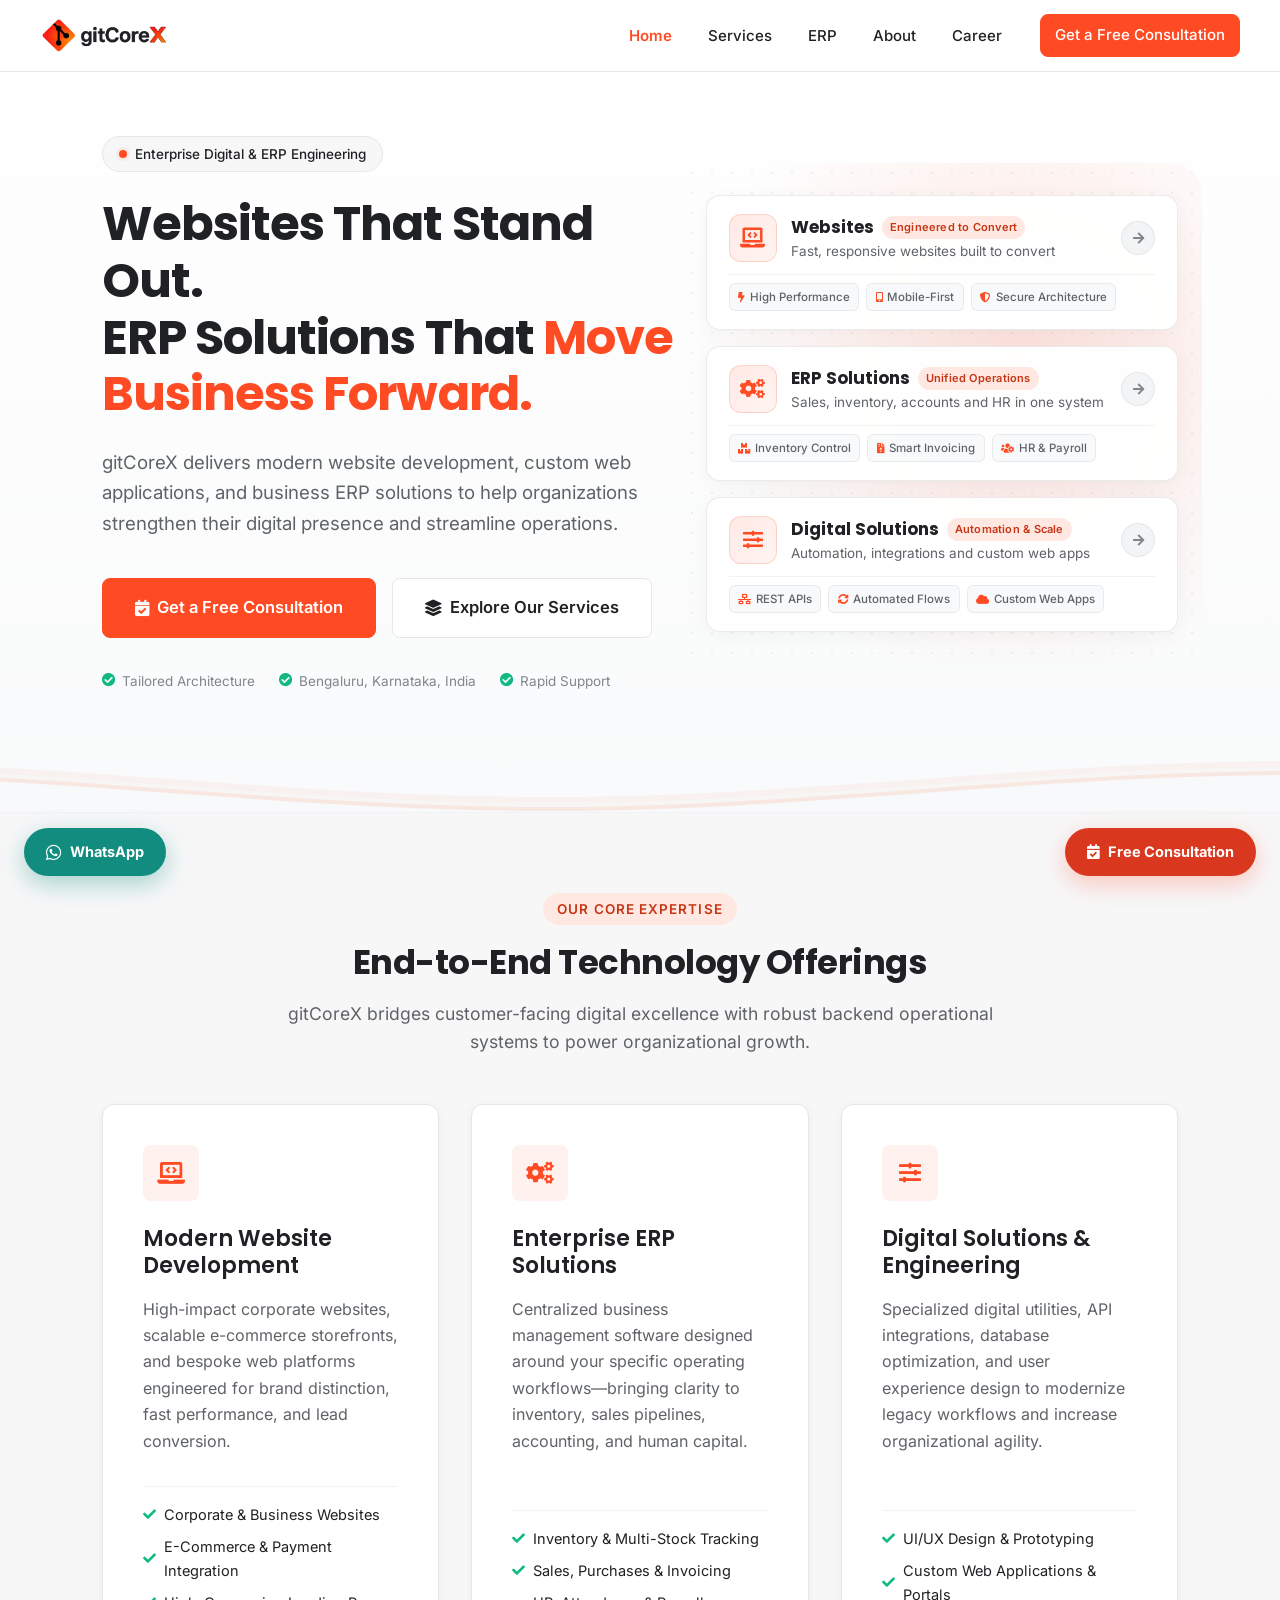
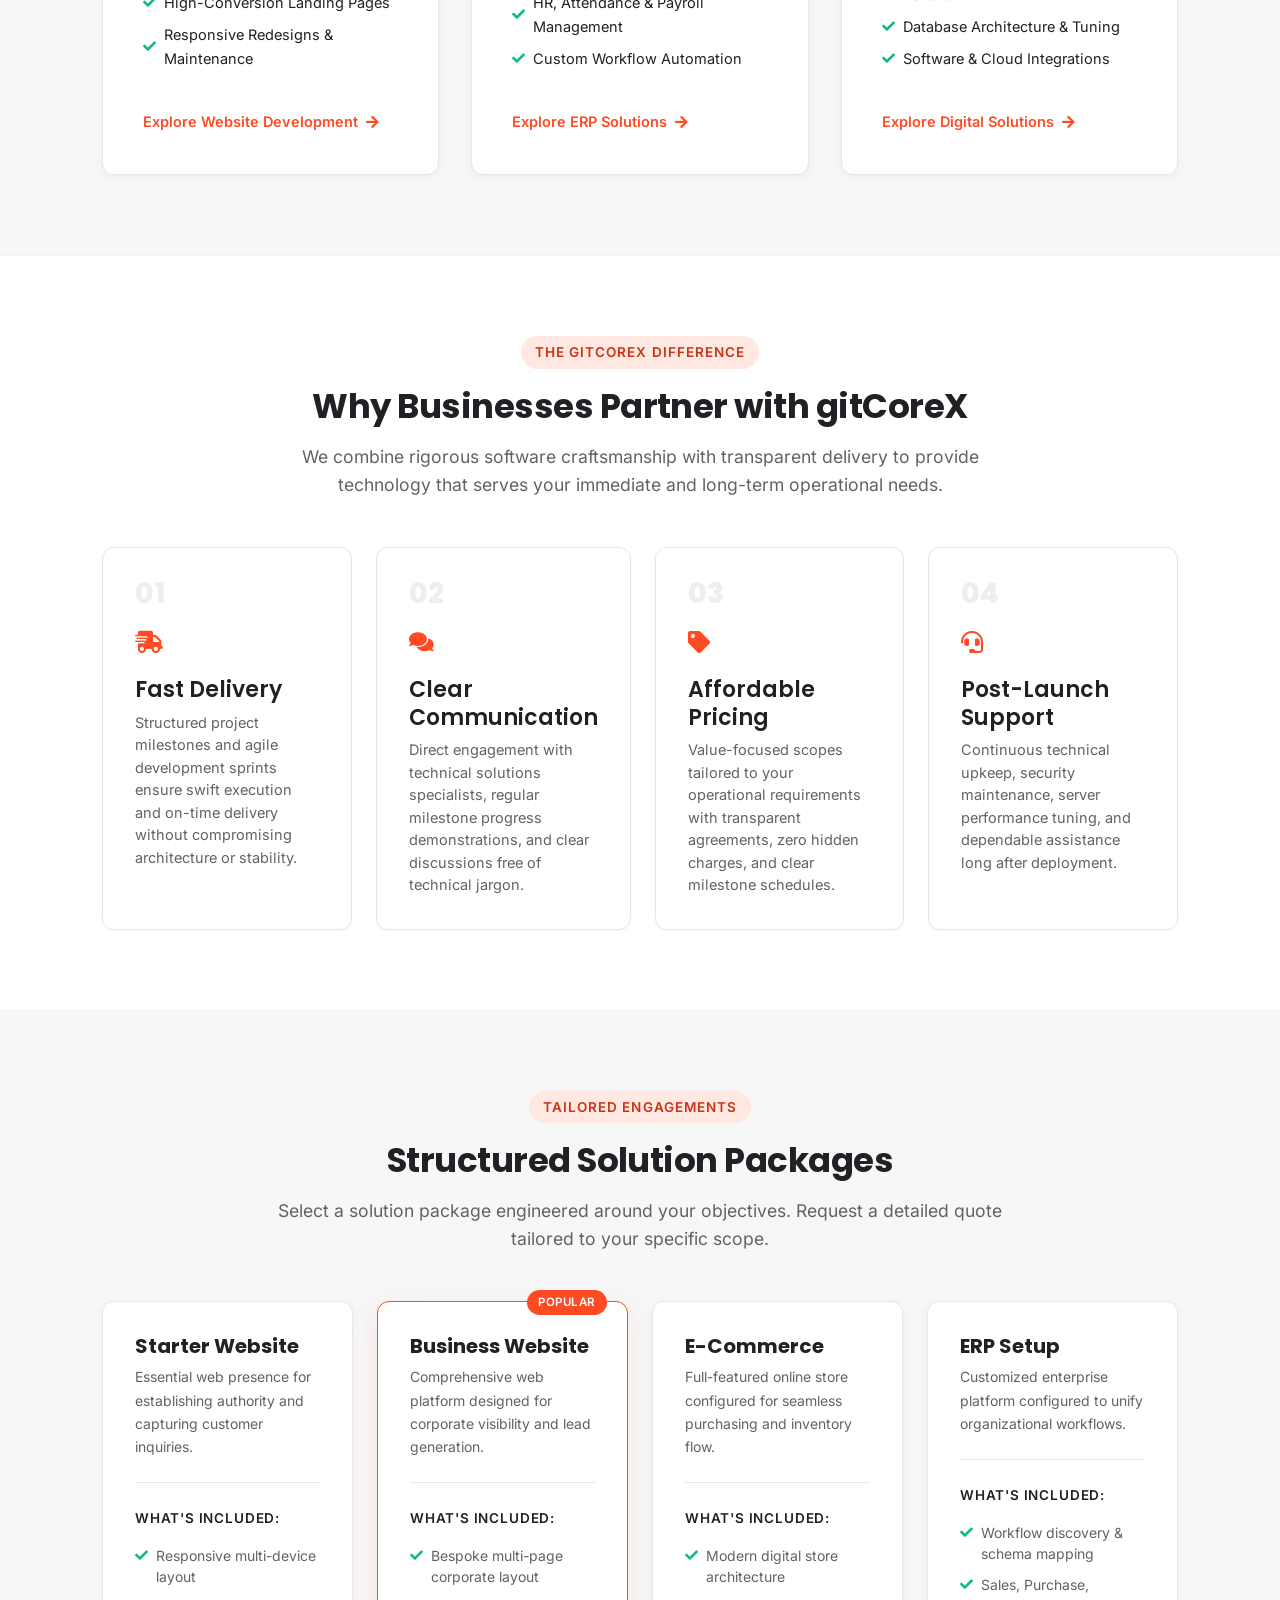
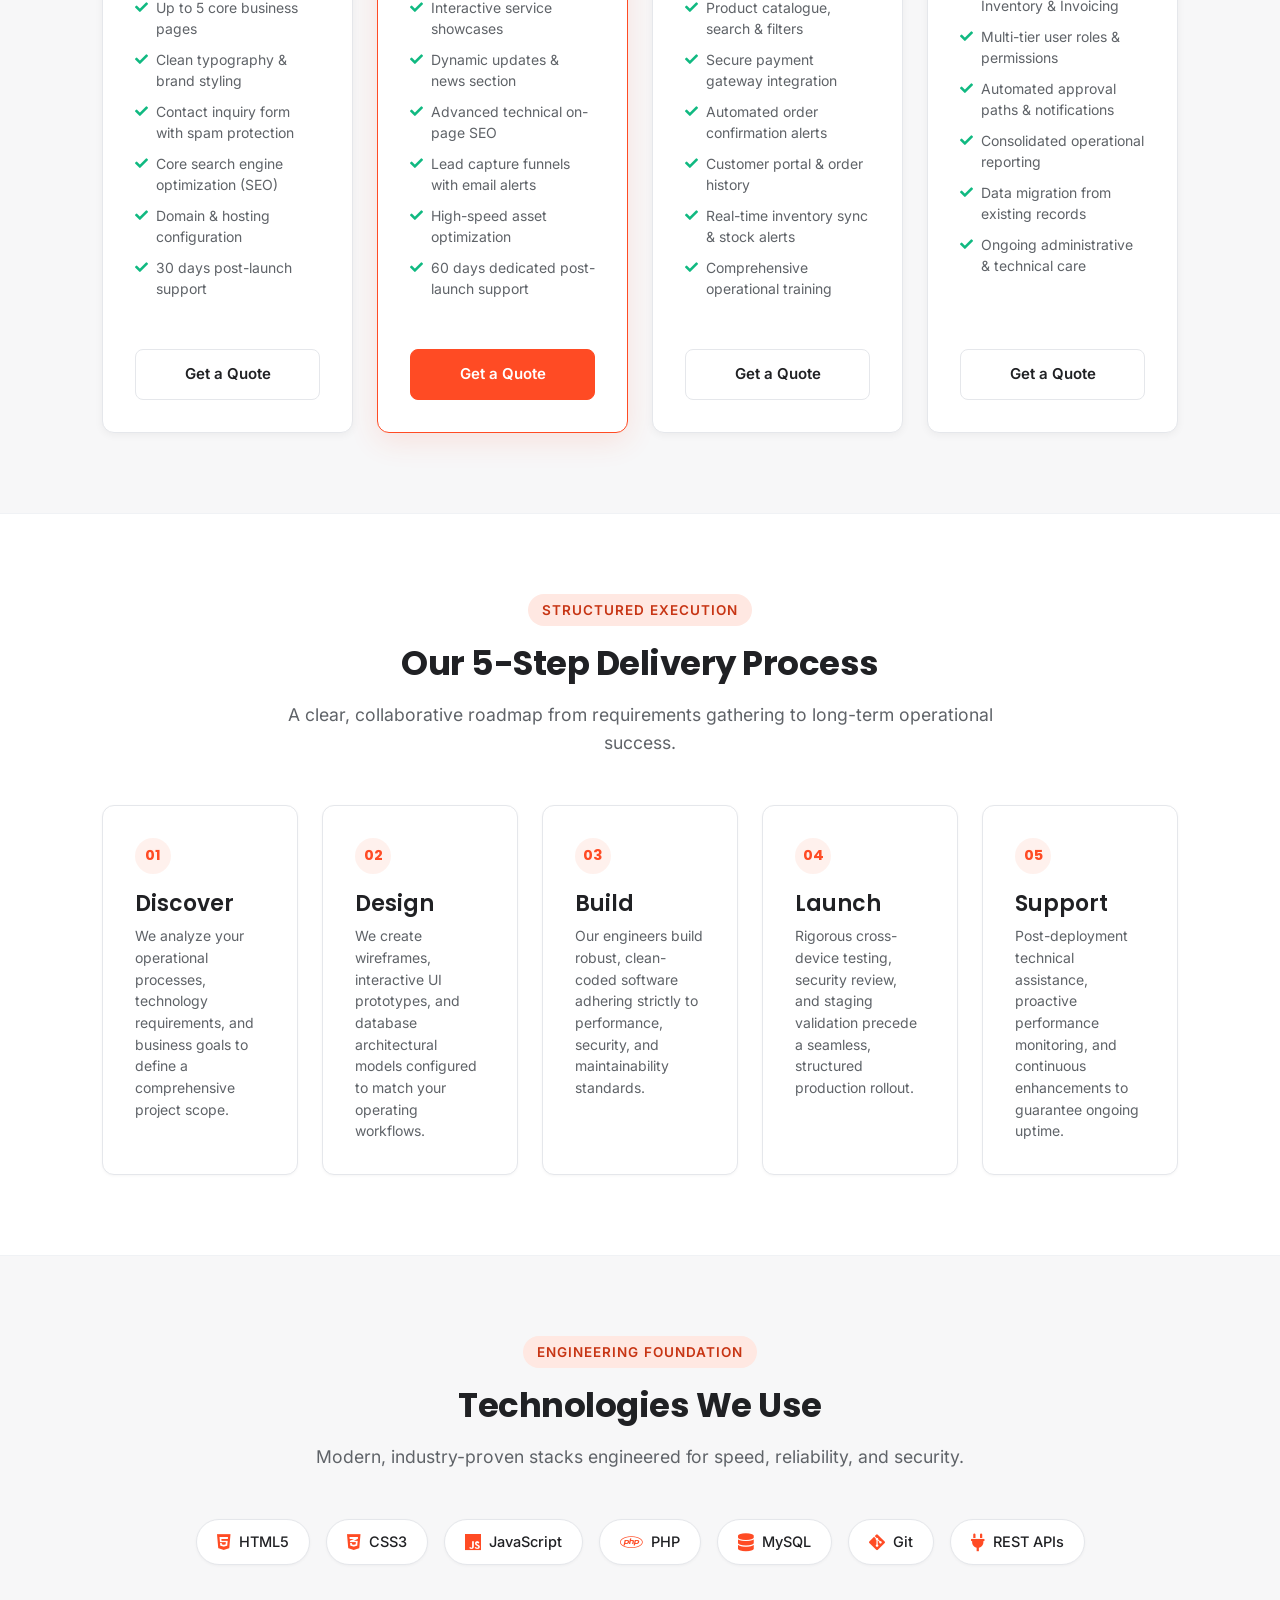
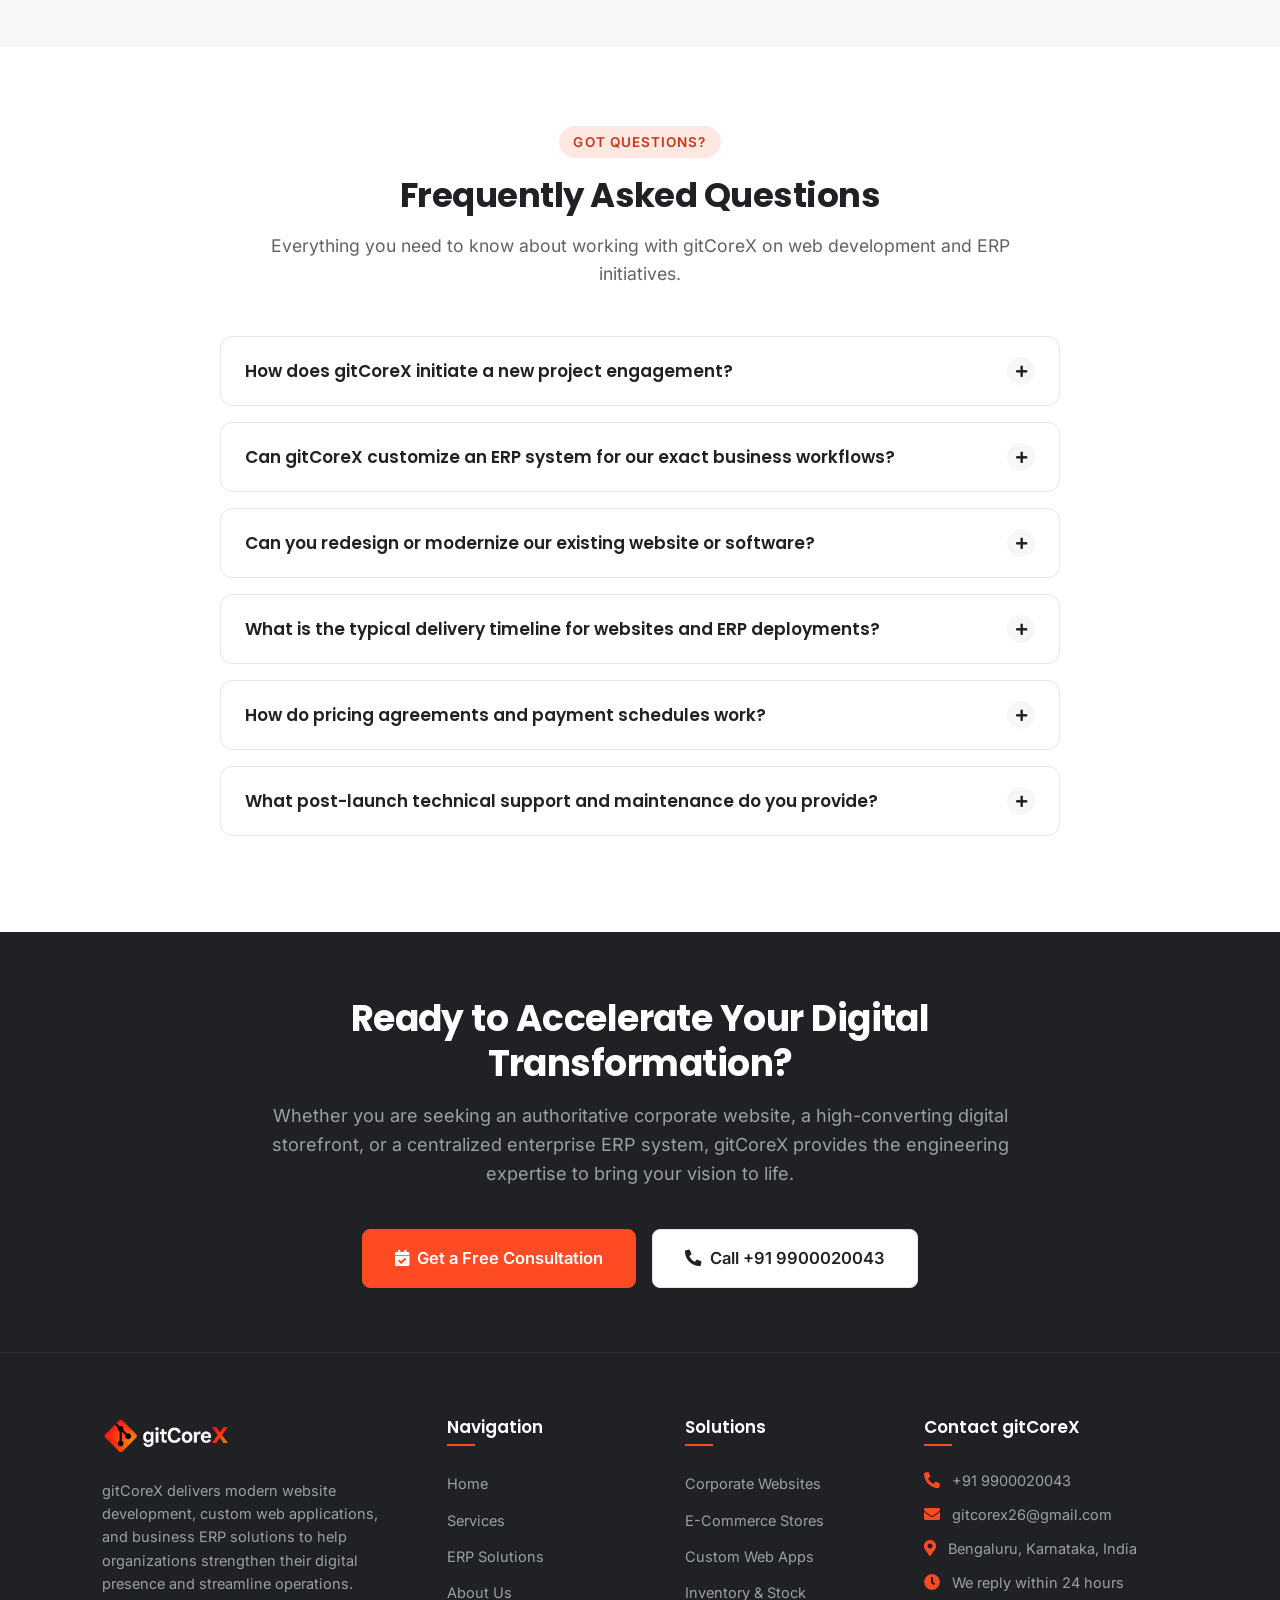
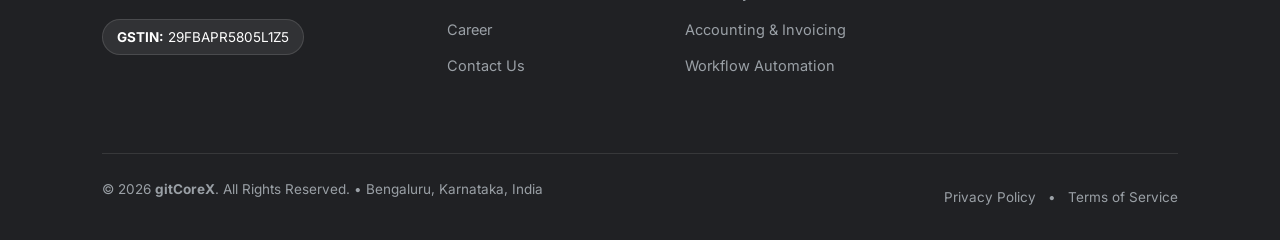
==== commit 03636767: "Elevate hero showcase cards with capability tags, add reading progress bar, frosted glass header, an" ====
--- a/index.html
+++ b/index.html
@@ -71,6 +71,8 @@
     <script src="./js/main.js" defer></script>
 </head>
 <body>
+    <!-- Top Reading Progress Indicator -->
+    <div id="scrollProgressBar" class="scroll-progress-bar" aria-hidden="true"></div>
 
     <!-- Shared Header -->
     <header class="header">
@@ -126,49 +128,85 @@
                     </div>
                 </div>
 
-                <!-- Right: Clean Services Card Stack -->
+                <!-- Right: Elevated Services Showcase Stack -->
                 <div class="hero-visual">
                     <div class="hero-cards-backdrop" aria-hidden="true"></div>
                     <div class="hero-card-stack">
                         <!-- Card 1: Websites -->
-                        <a href="services.html" class="hero-service-card hero-card-1">
-                            <div class="hero-card-icon">
-                                <i class="fas fa-laptop-code"></i>
+                        <a href="services.html" class="hero-service-card hero-card-1" aria-label="Explore Website Development Services">
+                            <div class="hero-card-header">
+                                <div class="hero-card-icon-wrap">
+                                    <div class="hero-card-icon">
+                                        <i class="fas fa-laptop-code"></i>
+                                    </div>
+                                </div>
+                                <div class="hero-card-heading-group">
+                                    <div class="hero-card-top-meta">
+                                        <span class="hero-card-title">Websites</span>
+                                        <span class="hero-card-badge">Engineered to Convert</span>
+                                    </div>
+                                    <p class="hero-card-text">Fast, responsive websites built to convert</p>
+                                </div>
+                                <div class="hero-card-arrow-wrap" aria-hidden="true">
+                                    <span class="hero-card-arrow"><i class="fas fa-arrow-right"></i></span>
+                                </div>
                             </div>
-                            <div class="hero-card-content">
-                                <span class="hero-card-title">Websites</span>
-                                <p class="hero-card-text">Fast, responsive websites built to convert</p>
-                            </div>
-                            <div class="hero-card-arrow" aria-hidden="true">
-                                <i class="fas fa-arrow-right"></i>
+                            <div class="hero-card-tags" aria-hidden="true">
+                                <span class="hero-card-tag"><i class="fas fa-bolt"></i> High Performance</span>
+                                <span class="hero-card-tag"><i class="fas fa-mobile-alt"></i> Mobile-First</span>
+                                <span class="hero-card-tag"><i class="fas fa-shield-alt"></i> Secure Architecture</span>
                             </div>
                         </a>
 
                         <!-- Card 2: ERP Solutions -->
-                        <a href="erp.html" class="hero-service-card hero-card-2">
-                            <div class="hero-card-icon">
-                                <i class="fas fa-cogs"></i>
+                        <a href="erp.html" class="hero-service-card hero-card-2" aria-label="Explore ERP Solutions">
+                            <div class="hero-card-header">
+                                <div class="hero-card-icon-wrap">
+                                    <div class="hero-card-icon">
+                                        <i class="fas fa-cogs"></i>
+                                    </div>
+                                </div>
+                                <div class="hero-card-heading-group">
+                                    <div class="hero-card-top-meta">
+                                        <span class="hero-card-title">ERP Solutions</span>
+                                        <span class="hero-card-badge">Unified Operations</span>
+                                    </div>
+                                    <p class="hero-card-text">Sales, inventory, accounts and HR in one system</p>
+                                </div>
+                                <div class="hero-card-arrow-wrap" aria-hidden="true">
+                                    <span class="hero-card-arrow"><i class="fas fa-arrow-right"></i></span>
+                                </div>
                             </div>
-                            <div class="hero-card-content">
-                                <span class="hero-card-title">ERP Solutions</span>
-                                <p class="hero-card-text">Sales, inventory, accounts and HR in one system</p>
-                            </div>
-                            <div class="hero-card-arrow" aria-hidden="true">
-                                <i class="fas fa-arrow-right"></i>
+                            <div class="hero-card-tags" aria-hidden="true">
+                                <span class="hero-card-tag"><i class="fas fa-boxes"></i> Inventory Control</span>
+                                <span class="hero-card-tag"><i class="fas fa-file-invoice-dollar"></i> Smart Invoicing</span>
+                                <span class="hero-card-tag"><i class="fas fa-users-cog"></i> HR &amp; Payroll</span>
                             </div>
                         </a>
 
                         <!-- Card 3: Digital Solutions -->
-                        <a href="services.html" class="hero-service-card hero-card-3">
-                            <div class="hero-card-icon">
-                                <i class="fas fa-sliders-h"></i>
+                        <a href="services.html#digital-solutions" class="hero-service-card hero-card-3" aria-label="Explore Digital Solutions & Automation">
+                            <div class="hero-card-header">
+                                <div class="hero-card-icon-wrap">
+                                    <div class="hero-card-icon">
+                                        <i class="fas fa-sliders-h"></i>
+                                    </div>
+                                </div>
+                                <div class="hero-card-heading-group">
+                                    <div class="hero-card-top-meta">
+                                        <span class="hero-card-title">Digital Solutions</span>
+                                        <span class="hero-card-badge">Automation &amp; Scale</span>
+                                    </div>
+                                    <p class="hero-card-text">Automation, integrations and custom web apps</p>
+                                </div>
+                                <div class="hero-card-arrow-wrap" aria-hidden="true">
+                                    <span class="hero-card-arrow"><i class="fas fa-arrow-right"></i></span>
+                                </div>
                             </div>
-                            <div class="hero-card-content">
-                                <span class="hero-card-title">Digital Solutions</span>
-                                <p class="hero-card-text">Automation, integrations and custom web apps</p>
-                            </div>
-                            <div class="hero-card-arrow" aria-hidden="true">
-                                <i class="fas fa-arrow-right"></i>
+                            <div class="hero-card-tags" aria-hidden="true">
+                                <span class="hero-card-tag"><i class="fas fa-network-wired"></i> REST APIs</span>
+                                <span class="hero-card-tag"><i class="fas fa-sync-alt"></i> Automated Flows</span>
+                                <span class="hero-card-tag"><i class="fas fa-cloud"></i> Custom Web Apps</span>
                             </div>
                         </a>
                     </div>
--- a/css/style.min.css
+++ b/css/style.min.css
@@ -1 +1 @@
-@font-face{font-family:'Inter';font-style:normal;font-weight:400;font-display:swap;src:url('../fonts/inter-v18-latin-400.woff2') format('woff2');unicode-range:U+0000-00FF,U+0131,U+0152-0153,U+02BB-02BC,U+02C6,U+02DA,U+02DC,U+0304,U+0308,U+0329,U+2000-206F,U+20AC,U+2122,U+2191,U+2193,U+2212,U+2215,U+FEFF,U+FFFD}@font-face{font-family:'Inter';font-style:normal;font-weight:500;font-display:swap;src:url('../fonts/inter-v18-latin-500.woff2') format('woff2');unicode-range:U+0000-00FF,U+0131,U+0152-0153,U+02BB-02BC,U+02C6,U+02DA,U+02DC,U+0304,U+0308,U+0329,U+2000-206F,U+20AC,U+2122,U+2191,U+2193,U+2212,U+2215,U+FEFF,U+FFFD}@font-face{font-family:'Inter';font-style:normal;font-weight:600;font-display:swap;src:url('../fonts/inter-v18-latin-600.woff2') format('woff2');unicode-range:U+0000-00FF,U+0131,U+0152-0153,U+02BB-02BC,U+02C6,U+02DA,U+02DC,U+0304,U+0308,U+0329,U+2000-206F,U+20AC,U+2122,U+2191,U+2193,U+2212,U+2215,U+FEFF,U+FFFD}@font-face{font-family:'Inter';font-style:normal;font-weight:700;font-display:swap;src:url('../fonts/inter-v18-latin-700.woff2') format('woff2');unicode-range:U+0000-00FF,U+0131,U+0152-0153,U+02BB-02BC,U+02C6,U+02DA,U+02DC,U+0304,U+0308,U+0329,U+2000-206F,U+20AC,U+2122,U+2191,U+2193,U+2212,U+2215,U+FEFF,U+FFFD}@font-face{font-family:'Poppins';font-style:normal;font-weight:500;font-display:swap;src:url('../fonts/poppins-v21-latin-500.woff2') format('woff2');unicode-range:U+0000-00FF,U+0131,U+0152-0153,U+02BB-02BC,U+02C6,U+02DA,U+02DC,U+0304,U+0308,U+0329,U+2000-206F,U+20AC,U+2122,U+2191,U+2193,U+2212,U+2215,U+FEFF,U+FFFD}@font-face{font-family:'Poppins';font-style:normal;font-weight:600;font-display:swap;src:url('../fonts/poppins-v21-latin-600.woff2') format('woff2');unicode-range:U+0000-00FF,U+0131,U+0152-0153,U+02BB-02BC,U+02C6,U+02DA,U+02DC,U+0304,U+0308,U+0329,U+2000-206F,U+20AC,U+2122,U+2191,U+2193,U+2212,U+2215,U+FEFF,U+FFFD}@font-face{font-family:'Poppins';font-style:normal;font-weight:700;font-display:swap;src:url('../fonts/poppins-v21-latin-700.woff2') format('woff2');unicode-range:U+0000-00FF,U+0131,U+0152-0153,U+02BB-02BC,U+02C6,U+02DA,U+02DC,U+0304,U+0308,U+0329,U+2000-206F,U+20AC,U+2122,U+2191,U+2193,U+2212,U+2215,U+FEFF,U+FFFD}@font-face{font-family:'Poppins';font-style:normal;font-weight:800;font-display:swap;src:url('../fonts/poppins-v21-latin-800.woff2') format('woff2');unicode-range:U+0000-00FF,U+0131,U+0152-0153,U+02BB-02BC,U+02C6,U+02DA,U+02DC,U+0304,U+0308,U+0329,U+2000-206F,U+20AC,U+2122,U+2191,U+2193,U+2212,U+2215,U+FEFF,U+FFFD}:root{--brand-white:#FFFFFF;--brand-charcoal:#202124;--brand-charcoal-dark:#161719;--brand-charcoal-card:#282A2E;--brand-charcoal-muted:#3C4043;--brand-orange:#FF4B24;--brand-orange-hover:#E03E1A;--brand-orange-light:rgba(255,75,36,0.08);--brand-orange-glow:rgba(255,75,36,0.28);--bg-light:#F7F7F8;--bg-light-alt:#F1F3F5;--bg-card:#FFFFFF;--text-primary:#202124;--text-secondary:#5F6368;--text-muted:#80868B;--text-inverse:#FFFFFF;--text-inverse-muted:#9AA0A6;--border-color:#E5E7EB;--border-subtle:#F0F2F5;--border-dark:#374151;--shadow-xs:0 1px 3px rgba(0,0,0,0.04);--shadow-sm:0 2px 8px rgba(0,0,0,0.05);--shadow-md:0 4px 20px rgba(0,0,0,0.06);--shadow-lg:0 12px 32px rgba(0,0,0,0.08);--shadow-hover:0 16px 40px rgba(0,0,0,0.12);--space-1:0.8rem;--space-2:1.6rem;--space-3:2.4rem;--space-4:3.2rem;--space-5:4.0rem;--space-6:4.8rem;--space-8:6.4rem;--space-10:8.0rem;--space-12:9.6rem;--radius-sm:8px;--radius-md:12px;--radius-lg:16px;--radius-pill:9999px;--transition-fast:0.15s ease;--transition-base:0.25s ease;--transition-smooth:0.35s cubic-bezier(0.16,1,0.3,1)}*,*::before,*::after{box-sizing:border-box;margin:0;padding:0}html{font-size:62.5%;scroll-behavior:smooth;text-size-adjust:100%}body{font-family:'Inter',-apple-system,BlinkMacSystemFont,'Segoe UI',Roboto,Helvetica,Arial,sans-serif;font-size:1.6rem;line-height:1.65;color:var(--text-secondary);background-color:var(--brand-white);-webkit-font-smoothing:antialiased;-moz-osx-font-smoothing:grayscale;overflow-x:hidden}a{color:inherit;text-decoration:none;transition:color var(--transition-fast),background-color var(--transition-fast),border-color var(--transition-fast)}a:hover{color:var(--brand-orange)}a:focus-visible,button:focus-visible,input:focus-visible,select:focus-visible,textarea:focus-visible{outline:2px solid var(--brand-orange);outline-offset:3px;border-radius:4px}img{max-width:100%;height:auto;display:block}h1,h2,h3,h4,h5,h6,.font-heading{font-family:'Poppins',-apple-system,BlinkMacSystemFont,'Segoe UI',Roboto,sans-serif;color:var(--text-primary);font-weight:600;line-height:1.25}h1{font-size:4.4rem;font-weight:700;letter-spacing:-0.02em}h2{font-size:3.4rem;font-weight:700;letter-spacing:-0.015em}h3{font-size:2.2rem;font-weight:600}h4{font-size:1.8rem;font-weight:600}h5{font-size:1.6rem;font-weight:600}p{margin-bottom:var(--space-2)}p:last-child{margin-bottom:0}.container{width:100%;max-width:1240px;margin-left:auto;margin-right:auto;padding-left:var(--space-3);padding-right:var(--space-3)}.text-center{text-align:center}.text-left{text-align:left}.text-right{text-align:right}.highlight-orange{color:var(--brand-orange)}.text-brand-accent{color:var(--brand-orange) !important;font-weight:600}.text-brand-accent:hover{color:var(--brand-orange-hover) !important;text-decoration:underline}.section{padding-top:var(--space-10);padding-bottom:var(--space-10);position:relative}.section-white{background-color:var(--brand-white)}.section-light{background-color:var(--bg-light);border-top:1px solid var(--border-subtle);border-bottom:1px solid var(--border-subtle)}.section-charcoal{background-color:var(--brand-charcoal);color:var(--text-inverse)}.section-charcoal h2,.section-charcoal h3,.section-charcoal h4{color:var(--text-inverse)}.section-charcoal p{color:var(--text-inverse-muted)}.section-header{margin-bottom:var(--space-6)}.section-header.text-center{max-width:760px;margin-left:auto;margin-right:auto}.section-eyebrow{display:inline-flex;align-items:center;gap:var(--space-1);font-size:1.35rem;font-weight:600;text-transform:uppercase;letter-spacing:0.08em;color:#C73514;background:#FFE8E2;padding:0.5rem 1.4rem;border-radius:var(--radius-pill);margin-bottom:var(--space-2)}.section-charcoal .section-eyebrow{background:rgba(255,75,36,0.15);color:#FF704E}.section-title{margin-bottom:var(--space-2)}.section-subtitle{font-size:1.75rem;color:var(--text-secondary);line-height:1.6}.btn{display:inline-flex;align-items:center;justify-content:center;gap:0.8rem;font-family:'Inter',sans-serif;font-weight:600;font-size:1.5rem;padding:1.2rem 2.4rem;border-radius:var(--radius-sm);border:1px solid transparent;cursor:pointer;transition:all var(--transition-base);text-align:center;white-space:nowrap}.btn-primary{background-color:var(--brand-orange);color:#FFFFFF !important;border-color:var(--brand-orange)}.btn-primary:hover{background-color:var(--brand-orange-hover);border-color:var(--brand-orange-hover);transform:translateY(-2px);box-shadow:0 6px 20px var(--brand-orange-glow)}.btn-secondary{background-color:var(--brand-white);color:var(--brand-charcoal) !important;border-color:var(--border-color)}.btn-secondary:hover{background-color:var(--bg-light);border-color:var(--brand-charcoal);transform:translateY(-2px);box-shadow:var(--shadow-sm)}.btn-outline{background-color:transparent;color:var(--brand-charcoal) !important;border-color:var(--border-color)}.btn-outline:hover{background-color:var(--brand-charcoal);color:#FFFFFF !important;border-color:var(--brand-charcoal);transform:translateY(-2px)}.btn-charcoal{background-color:var(--brand-charcoal);color:#FFFFFF !important}.btn-charcoal:hover{background-color:var(--brand-charcoal-dark);transform:translateY(-2px);box-shadow:0 4px 16px rgba(32,33,36,0.25)}.btn-sm{font-size:1.35rem;padding:0.8rem 1.6rem}.btn-lg{font-size:1.65rem;padding:1.5rem 3.2rem}.btn-full{width:100%}.header{position:fixed;top:0;left:0;right:0;height:72px;background-color:rgba(255,255,255,0.98);backdrop-filter:blur(12px);border-bottom:1px solid var(--border-color);z-index:1000;display:flex;align-items:center;justify-content:space-between;padding:0 var(--space-5);transition:box-shadow var(--transition-base),height var(--transition-base)}.header.header-scrolled{box-shadow:0 4px 20px rgba(0,0,0,0.05)}.header .logo img{height:38px;width:auto;object-fit:contain}.navbar ul{list-style:none;display:flex;align-items:center;gap:var(--space-1)}.navbar ul li a{font-size:1.5rem;font-weight:500;color:var(--text-primary);padding:0.8rem 1.4rem;border-radius:var(--radius-sm);transition:color var(--transition-fast),background-color var(--transition-fast)}.navbar ul li a:hover{color:var(--brand-orange);background-color:var(--bg-light)}.navbar ul li a.active{color:var(--brand-orange);font-weight:600}.nav-cta-btn{margin-left:var(--space-2)}.menu-toggle{display:none;background:transparent;border:none;font-size:2.2rem;color:var(--brand-charcoal);cursor:pointer;padding:0.8rem;border-radius:var(--radius-sm)}.mobile-nav-backdrop{display:none;position:fixed;top:0;left:0;width:100vw;height:100vh;background:rgba(0,0,0,0.45);backdrop-filter:blur(4px);z-index:998}.mobile-nav-backdrop.active{display:block}.hero{padding-top:calc(72px + var(--space-8));padding-bottom:calc(var(--space-10) + 40px);background:linear-gradient(180deg,#FFFFFF 0%,#F9FAFB 100%);position:relative;overflow:hidden}.hero-grid{display:grid;grid-template-columns:1.15fr 0.95fr;gap:var(--space-6);align-items:center}.hero-content{max-width:640px}.hero-pill{display:inline-flex;align-items:center;gap:var(--space-1);background:var(--bg-light);border:1px solid var(--border-color);padding:0.6rem 1.6rem;border-radius:var(--radius-pill);font-size:1.35rem;font-weight:500;color:var(--text-primary);margin-bottom:var(--space-3)}.pill-dot{width:8px;height:8px;background:var(--brand-orange);border-radius:50%;display:inline-block;box-shadow:0 0 0 3px var(--brand-orange-light)}.hero-title{font-size:4.8rem;font-weight:700;line-height:1.18;margin-bottom:var(--space-3);color:var(--brand-charcoal)}.hero-desc{font-size:1.85rem;color:var(--text-secondary);line-height:1.65;margin-bottom:var(--space-5)}.hero-cta-group{display:flex;flex-wrap:wrap;gap:var(--space-2);align-items:center;margin-bottom:var(--space-4)}.hero-trust-row{display:flex;align-items:center;gap:var(--space-3);font-size:1.35rem;color:var(--text-muted)}.hero-trust-item{display:inline-flex;align-items:center;gap:0.6rem}.hero-trust-item i{color:#10B981}.hero-visual{position:relative;display:flex;align-items:center;justify-content:center;width:100%}.hero-cards-backdrop{position:absolute;inset:-24px -16px;border-radius:24px;background:radial-gradient(circle at 65% 45%,rgba(255,75,36,0.13) 0%,rgba(255,75,36,0.03) 55%,transparent 75%),radial-gradient(rgba(32,33,36,0.05) 1.2px,transparent 1.2px);background-size:100% 100%,18px 18px;pointer-events:none;z-index:0}.hero-card-stack{position:relative;z-index:1;display:flex;flex-direction:column;gap:1.6rem;width:100%;max-width:480px}.hero-service-card{display:flex;align-items:center;gap:1.6rem;padding:1.8rem 2.2rem;background:#FFFFFF;border:1px solid var(--border-color);border-radius:12px;box-shadow:0 4px 16px rgba(0,0,0,0.04),0 1px 3px rgba(0,0,0,0.02);text-decoration:none;color:inherit;transition:transform 0.28s cubic-bezier(0.16,1,0.3,1),box-shadow 0.28s cubic-bezier(0.16,1,0.3,1),border-color 0.28s ease;animation:heroCardFadeIn 0.6s cubic-bezier(0.16,1,0.3,1) both}.hero-card-1{animation-delay:0.08s}.hero-card-2{animation-delay:0.18s}.hero-card-3{animation-delay:0.28s}.hero-service-card:hover{transform:translateY(-4px);border-color:rgba(255,75,36,0.35);box-shadow:0 12px 28px rgba(0,0,0,0.08),0 3px 8px rgba(255,75,36,0.08)}.hero-card-icon{width:46px;height:46px;border-radius:10px;background:var(--brand-orange-light);color:var(--brand-orange);display:flex;align-items:center;justify-content:center;font-size:1.9rem;flex-shrink:0;transition:background-color var(--transition-fast),color var(--transition-fast),transform var(--transition-fast)}.hero-service-card:hover .hero-card-icon{background:var(--brand-orange);color:#FFFFFF;transform:scale(1.05)}.hero-card-content{flex:1;min-width:0}.hero-card-title{display:block;font-family:'Poppins',sans-serif;font-size:1.7rem;font-weight:700;color:var(--brand-charcoal);line-height:1.3;margin-bottom:0.3rem;transition:color var(--transition-fast)}.hero-service-card:hover .hero-card-title{color:var(--brand-orange)}.hero-card-text{font-size:1.35rem;color:var(--text-secondary);line-height:1.4;margin:0;white-space:nowrap;overflow:hidden;text-overflow:ellipsis}.hero-card-arrow{color:var(--text-muted);font-size:1.4rem;transition:transform var(--transition-fast),color var(--transition-fast);flex-shrink:0}.hero-service-card:hover .hero-card-arrow{transform:translateX(4px);color:var(--brand-orange)}@keyframes heroCardFadeIn{from{opacity:0;transform:translateY(18px)}to{opacity:1;transform:translateY(0)}}.hero-wave-divider{position:absolute;bottom:0;left:0;width:100%;overflow:hidden;line-height:0;z-index:2;pointer-events:none}.hero-waves{position:relative;width:100%;height:56px;margin-bottom:-1px;min-height:44px;max-height:72px;display:block}.parallax-waves > use{animation:moveForever 22s cubic-bezier(0.55,0.5,0.45,0.5) infinite}.wave-layer-1{fill:rgba(255,75,36,0.05);animation-delay:-2s;animation-duration:9s}.wave-layer-2{fill:rgba(248,249,250,0.5);animation-delay:-3s;animation-duration:13s}.wave-layer-3{fill:rgba(255,75,36,0.09);animation-delay:-4s;animation-duration:17s}.wave-layer-4{fill:#F8F9FA;animation-delay:-5s;animation-duration:22s}@keyframes moveForever{0%{transform:translate3d(-90px,0,0)}100%{transform:translate3d(85px,0,0)}}.services-summary-grid{display:grid;grid-template-columns:repeat(3,1fr);gap:var(--space-4)}.service-summary-card{background:var(--brand-white);border:1px solid var(--border-color);border-radius:var(--radius-md);padding:var(--space-5);box-shadow:var(--shadow-sm);transition:transform var(--transition-base),box-shadow var(--transition-base),border-color var(--transition-base);display:flex;flex-direction:column}.service-summary-card:hover{transform:translateY(-4px);box-shadow:var(--shadow-lg);border-color:#D1D5DB}.service-card-icon-wrap{width:56px;height:56px;background:var(--brand-orange-light);border-radius:var(--radius-sm);display:flex;align-items:center;justify-content:center;color:var(--brand-orange);font-size:2.2rem;margin-bottom:var(--space-3);transition:background-color var(--transition-fast),color var(--transition-fast)}.service-summary-card:hover .service-card-icon-wrap{background:var(--brand-orange);color:#FFFFFF}.service-summary-card h3{margin-bottom:var(--space-2)}.service-summary-card p{color:var(--text-secondary);margin-bottom:var(--space-4);flex-grow:1}.service-feature-checklist{list-style:none;margin-bottom:var(--space-4);padding-top:var(--space-2);border-top:1px solid var(--border-subtle)}.service-feature-checklist li{font-size:1.45rem;color:var(--brand-charcoal);margin-bottom:0.8rem;display:flex;align-items:center;gap:0.8rem}.service-feature-checklist li i{color:#10B981;font-size:1.3rem}.card-cta-link{display:inline-flex;align-items:center;gap:0.8rem;font-size:1.45rem;font-weight:600;color:var(--brand-orange);margin-top:auto}.card-cta-link:hover{color:var(--brand-orange-hover);transform:translateX(3px)}.why-grid{display:grid;grid-template-columns:repeat(4,1fr);gap:var(--space-3)}.why-card{background:var(--brand-white);border:1px solid var(--border-color);border-radius:var(--radius-md);padding:var(--space-4);box-shadow:var(--shadow-xs);transition:transform var(--transition-base),box-shadow var(--transition-base)}.why-card:hover{transform:translateY(-4px);box-shadow:var(--shadow-md);border-color:#D1D5DB}.why-card-number{font-family:'Poppins',sans-serif;font-size:2.8rem;font-weight:800;color:rgba(32,33,36,0.08);line-height:1;margin-bottom:var(--space-2)}.why-card-icon{font-size:2.2rem;color:var(--brand-orange);margin-bottom:var(--space-2)}.why-card h3,.why-card h4{margin-bottom:var(--space-1);color:var(--brand-charcoal)}.why-card p{font-size:1.45rem;color:var(--text-secondary);line-height:1.55}.packages-grid{display:grid;grid-template-columns:repeat(4,1fr);gap:var(--space-3)}.package-card{background:var(--brand-white);border:1px solid var(--border-color);border-radius:var(--radius-md);padding:var(--space-4);box-shadow:var(--shadow-sm);display:flex;flex-direction:column;position:relative;transition:transform var(--transition-base),box-shadow var(--transition-base),border-color var(--transition-base)}.package-card:hover{transform:translateY(-4px);box-shadow:var(--shadow-lg);border-color:#CBD5E1}.package-card.package-highlight{border-color:var(--brand-orange);box-shadow:0 8px 30px rgba(255,75,36,0.12)}.package-badge-tag{position:absolute;top:-12px;right:20px;background:var(--brand-orange);color:#FFFFFF;font-size:1.15rem;font-weight:600;padding:0.3rem 1.1rem;border-radius:var(--radius-pill);text-transform:uppercase;letter-spacing:0.05em}.package-header{margin-bottom:var(--space-3);padding-bottom:var(--space-3);border-bottom:1px solid var(--border-color)}.package-name{font-size:2rem;font-weight:700;color:var(--brand-charcoal);margin-bottom:0.6rem}.package-desc{font-size:1.4rem;color:var(--text-secondary);min-height:48px}.package-includes-title{font-size:1.35rem;font-weight:600;text-transform:uppercase;letter-spacing:0.06em;color:var(--brand-charcoal);margin-bottom:var(--space-2)}.package-list{list-style:none;margin-bottom:var(--space-5);flex-grow:1}.package-list li{font-size:1.4rem;color:var(--text-secondary);margin-bottom:1rem;display:flex;align-items:flex-start;gap:0.8rem;line-height:1.5}.package-list li i{color:#10B981;font-size:1.3rem;margin-top:0.35rem;flex-shrink:0}.package-cta{margin-top:auto}.process-grid{display:grid;grid-template-columns:repeat(5,1fr);gap:var(--space-3);position:relative}.process-step-card{background:var(--brand-white);border:1px solid var(--border-color);border-radius:var(--radius-md);padding:var(--space-4);box-shadow:var(--shadow-xs);position:relative;transition:transform var(--transition-base),box-shadow var(--transition-base)}.process-step-card:hover{transform:translateY(-4px);box-shadow:var(--shadow-md);border-color:#CBD5E1}.step-number-pill{width:36px;height:36px;background:var(--brand-orange-light);color:var(--brand-orange);border-radius:50%;display:flex;align-items:center;justify-content:center;font-family:'Poppins',sans-serif;font-weight:700;font-size:1.45rem;margin-bottom:var(--space-2)}.process-step-card h3,.process-step-card h4{margin-bottom:0.8rem;color:var(--brand-charcoal)}.process-step-card p{font-size:1.4rem;color:var(--text-secondary);line-height:1.55}.tech-row-wrap{display:flex;flex-wrap:wrap;align-items:center;justify-content:center;gap:var(--space-2)}.tech-pill-badge{display:inline-flex;align-items:center;gap:0.8rem;background:var(--brand-white);border:1px solid var(--border-color);padding:1rem 2rem;border-radius:var(--radius-pill);font-size:1.45rem;font-weight:500;color:var(--brand-charcoal);box-shadow:var(--shadow-xs);transition:transform var(--transition-fast),border-color var(--transition-fast),box-shadow var(--transition-fast)}.tech-pill-badge:hover{transform:translateY(-2px);border-color:var(--brand-orange);box-shadow:var(--shadow-sm);color:var(--brand-orange)}.tech-pill-badge i{font-size:1.8rem;color:var(--brand-orange)}.faq-accordion-wrap{max-width:840px;margin:0 auto}.faq-item{background:var(--brand-white);border:1px solid var(--border-color);border-radius:var(--radius-md);margin-bottom:var(--space-2);overflow:hidden;transition:border-color var(--transition-fast),box-shadow var(--transition-fast)}.faq-item:hover{border-color:#D1D5DB}.faq-item.active{border-color:#CBD5E1;box-shadow:var(--shadow-sm)}.faq-question{width:100%;background:transparent;border:none;text-align:left;padding:2rem 2.4rem;display:flex;align-items:center;justify-content:space-between;gap:var(--space-2);cursor:pointer;font-family:'Poppins',sans-serif;font-size:1.7rem;font-weight:600;color:var(--brand-charcoal)}.faq-toggle-icon{width:28px;height:28px;border-radius:50%;background:var(--bg-light);display:flex;align-items:center;justify-content:center;color:var(--brand-charcoal);font-size:1.3rem;flex-shrink:0;transition:transform var(--transition-base),background-color var(--transition-base),color var(--transition-base)}.faq-item.active .faq-toggle-icon{transform:rotate(45deg);background:var(--brand-orange);color:#FFFFFF}.faq-answer{display:none;padding:0 2.4rem 2.4rem 2.4rem;font-size:1.55rem;color:var(--text-secondary);line-height:1.65;border-top:1px solid var(--border-subtle);padding-top:1.6rem}.cta-banner-section{background:var(--brand-charcoal);color:#FFFFFF;padding:var(--space-8) 0;position:relative;overflow:hidden}.cta-banner-content{max-width:800px;margin:0 auto;text-align:center}.cta-banner-content h2{color:#FFFFFF;font-size:3.6rem;margin-bottom:var(--space-2)}.cta-banner-content p{color:var(--text-inverse-muted);font-size:1.8rem;margin-bottom:var(--space-5);line-height:1.6}.cta-banner-actions{display:flex;flex-wrap:wrap;gap:var(--space-2);justify-content:center}.page-hero{padding-top:calc(72px + var(--space-6));padding-bottom:var(--space-6);background:linear-gradient(180deg,#FFFFFF 0%,#F9FAFB 100%);border-bottom:1px solid var(--border-color)}.page-hero-content{max-width:780px}.page-hero-title{font-size:4rem;margin-bottom:var(--space-2)}.page-hero-subtitle{font-size:1.85rem;color:var(--text-secondary);line-height:1.6}.services-full-grid{display:grid;grid-template-columns:repeat(3,1fr);gap:var(--space-4)}.service-full-card{background:var(--brand-white);border:1px solid var(--border-color);border-radius:var(--radius-md);padding:var(--space-4);box-shadow:var(--shadow-sm);transition:transform var(--transition-base),box-shadow var(--transition-base);display:flex;flex-direction:column}.service-full-card:hover{transform:translateY(-4px);box-shadow:var(--shadow-lg);border-color:#CBD5E1}.service-full-card-icon{width:48px;height:48px;background:var(--brand-orange-light);color:var(--brand-orange);border-radius:var(--radius-sm);display:flex;align-items:center;justify-content:center;font-size:2rem;margin-bottom:var(--space-2)}.service-full-card h3{font-size:2rem;margin-bottom:1rem}.service-full-card p{font-size:1.45rem;color:var(--text-secondary);margin-bottom:var(--space-3);flex-grow:1}.erp-modules-grid{display:grid;grid-template-columns:repeat(4,1fr);gap:var(--space-3)}.erp-module-card{background:var(--brand-white);border:1px solid var(--border-color);border-radius:var(--radius-md);padding:var(--space-4);box-shadow:var(--shadow-xs);transition:transform var(--transition-base),box-shadow var(--transition-base);display:flex;flex-direction:column}.erp-module-card:hover{transform:translateY(-4px);box-shadow:var(--shadow-md);border-color:#CBD5E1}.erp-card-category{font-size:1.15rem;font-weight:700;text-transform:uppercase;letter-spacing:0.08em;color:var(--brand-orange);margin-bottom:0.8rem}.erp-card-icon{font-size:2.4rem;color:var(--brand-charcoal);margin-bottom:var(--space-2)}.erp-module-card h3{font-size:1.85rem;margin-bottom:0.8rem}.erp-module-card p{font-size:1.4rem;color:var(--text-secondary);line-height:1.55;flex-grow:1}.about-pillars-grid{display:grid;grid-template-columns:repeat(2,1fr);gap:var(--space-4)}.about-pillar-card{background:var(--brand-white);border:1px solid var(--border-color);border-radius:var(--radius-md);padding:var(--space-5);box-shadow:var(--shadow-sm)}.about-pillar-card h3{margin-bottom:var(--space-2);display:flex;align-items:center;gap:var(--space-2)}.about-pillar-card h3 i{color:var(--brand-orange)}.about-credentials-box{background:var(--bg-light);border:1px solid var(--border-color);border-radius:var(--radius-md);padding:var(--space-4);margin-top:var(--space-5);display:flex;flex-wrap:wrap;align-items:center;justify-content:space-around;gap:var(--space-3)}.credential-item{display:flex;align-items:center;gap:1.2rem}.credential-item i{font-size:2.4rem;color:var(--brand-orange)}.credential-text strong{display:block;font-size:1.45rem;color:var(--brand-charcoal)}.credential-text span{font-size:1.35rem;color:var(--text-secondary)}.contact-layout-grid{display:grid;grid-template-columns:0.85fr 1.15fr;gap:var(--space-6);align-items:flex-start}.contact-info-panel{background:var(--brand-white);border:1px solid var(--border-color);border-radius:var(--radius-md);padding:var(--space-5);box-shadow:var(--shadow-sm)}.sla-banner{background:#ECFDF5;border:1px solid #A7F3D0;border-radius:var(--radius-sm);padding:1.2rem 1.6rem;display:flex;align-items:center;gap:1.2rem;color:#065F46;font-size:1.45rem;font-weight:600;margin-bottom:var(--space-4)}.sla-banner i{font-size:1.8rem;color:#059669}.contact-cards-stack{display:flex;flex-direction:column;gap:var(--space-3);margin-bottom:var(--space-4)}.contact-method-card{display:flex;align-items:flex-start;gap:1.4rem;padding:1.6rem;background:var(--bg-light);border:1px solid var(--border-color);border-radius:var(--radius-sm);transition:border-color var(--transition-fast),transform var(--transition-fast)}.contact-method-card:hover{border-color:var(--brand-orange);transform:translateX(4px)}.method-icon{width:44px;height:44px;background:var(--brand-white);border:1px solid var(--border-color);border-radius:8px;display:flex;align-items:center;justify-content:center;color:var(--brand-orange);font-size:1.8rem;flex-shrink:0}.method-details h4{font-size:1.55rem;margin-bottom:0.3rem;color:var(--brand-charcoal)}.method-details p{font-size:1.35rem;color:var(--text-muted);margin-bottom:0.4rem}.method-details a{font-size:1.5rem;font-weight:600;color:var(--brand-charcoal)}.method-details a:hover{color:var(--brand-orange)}.contact-form-panel{background:var(--brand-white);border:1px solid var(--border-color);border-radius:var(--radius-md);padding:var(--space-5);box-shadow:var(--shadow-md)}.form-header{margin-bottom:var(--space-4);padding-bottom:var(--space-3);border-bottom:1px solid var(--border-color)}.form-header h2{font-size:2.6rem;margin-bottom:0.6rem}.form-header p{font-size:1.45rem;color:var(--text-secondary)}.form-grid-2{display:grid;grid-template-columns:1fr 1fr;gap:var(--space-3)}.form-group{margin-bottom:var(--space-3)}.form-label{display:block;font-size:1.4rem;font-weight:600;color:var(--brand-charcoal);margin-bottom:0.6rem}.form-label .required{color:var(--brand-orange)}.form-control{width:100%;font-family:'Inter',sans-serif;font-size:1.5rem;padding:1.2rem 1.6rem;color:var(--brand-charcoal);background:#FFFFFF;border:1px solid var(--border-color);border-radius:var(--radius-sm);transition:border-color var(--transition-fast),box-shadow var(--transition-fast)}.form-control:focus{outline:none;border-color:var(--brand-orange);box-shadow:0 0 0 3px var(--brand-orange-light)}textarea.form-control{min-height:120px;resize:vertical}.form-hint{display:block;font-size:1.25rem;color:var(--text-muted);margin-top:0.4rem}.career-layout{max-width:820px;margin:0 auto}.career-roles-options{display:grid;grid-template-columns:1fr 1fr;gap:1rem;margin-top:0.8rem;margin-bottom:var(--space-3)}.role-radio-label{display:flex;align-items:center;gap:1rem;padding:1.2rem 1.6rem;background:var(--bg-light);border:1px solid var(--border-color);border-radius:var(--radius-sm);cursor:pointer;font-size:1.45rem;font-weight:500;color:var(--brand-charcoal);transition:border-color var(--transition-fast),background-color var(--transition-fast)}.role-radio-label:hover{border-color:var(--brand-orange);background:var(--brand-orange-light)}.role-radio-label input[type="radio"]{accent-color:var(--brand-orange);width:18px;height:18px}.file-upload-box{border:2px dashed var(--border-color);border-radius:var(--radius-sm);padding:var(--space-3);text-align:center;background:var(--bg-light);margin-bottom:var(--space-4);transition:border-color var(--transition-fast)}.file-upload-box:hover{border-color:var(--brand-orange)}.file-upload-box input[type="file"]{display:block;margin:1rem auto 0 auto;font-size:1.4rem;color:var(--text-secondary)}.status-page-main{padding-top:calc(72px + var(--space-8));padding-bottom:var(--space-10);min-height:80vh;display:flex;align-items:center;justify-content:center}.status-card-container{width:100%;max-width:640px;padding:0 var(--space-3)}.status-card{background:var(--brand-white);border:1px solid var(--border-color);border-radius:var(--radius-md);padding:var(--space-6);box-shadow:var(--shadow-lg);text-align:center}.status-icon-badge{width:68px;height:68px;border-radius:50%;display:flex;align-items:center;justify-content:center;font-size:2.8rem;margin:0 auto var(--space-3) auto}.badge-success{background:#ECFDF5;color:#10B981}.badge-error{background:#FEF2F2;color:#EF4444}.badge-warning{background:#FFF7ED;color:#F97316}.sla-badge{display:inline-flex;align-items:center;gap:0.6rem;font-size:1.35rem;font-weight:600;color:#065F46;background:#D1FAE5;padding:0.4rem 1.4rem;border-radius:var(--radius-pill);margin-bottom:var(--space-3)}.status-title{font-size:3rem;margin-bottom:var(--space-2)}.status-description{font-size:1.65rem;color:var(--text-secondary);line-height:1.65;margin-bottom:var(--space-4)}.summary-box{background:var(--bg-light);border:1px solid var(--border-color);border-radius:var(--radius-sm);padding:var(--space-3);margin-bottom:var(--space-4);text-align:left}.summary-item{display:flex;justify-content:space-between;padding:0.6rem 0;border-bottom:1px solid var(--border-subtle);font-size:1.45rem}.summary-item:last-child{border-bottom:none}.summary-label{color:var(--text-muted)}.summary-value{font-weight:600;color:var(--brand-charcoal)}.status-error-list{text-align:left;background:#FEF2F2;border:1px solid #FCA5A5;border-radius:var(--radius-sm);padding:1.4rem 2rem;margin-bottom:var(--space-4);list-style:none}.status-error-list li{font-size:1.45rem;color:#B91C1C;margin-bottom:0.6rem;display:flex;align-items:center;gap:0.8rem}.status-error-list li i{font-size:0.8rem}.status-actions{display:flex;gap:1rem;justify-content:center;flex-wrap:wrap}.footer{background-color:var(--brand-charcoal);color:var(--text-inverse);padding-top:var(--space-8);border-top:1px solid rgba(255,255,255,0.08)}.footer-grid{display:grid;grid-template-columns:1.4fr 0.9fr 0.9fr 1.2fr;gap:var(--space-6);margin-bottom:var(--space-8)}.footer-col-brand .footer-logo img{height:38px;width:auto;object-fit:contain;margin-bottom:var(--space-3)}.footer-desc{color:var(--text-inverse-muted);font-size:1.45rem;line-height:1.6;margin-bottom:var(--space-3)}.footer-meta-pill{display:inline-block;background:rgba(255,255,255,0.08);border:1px solid rgba(255,255,255,0.12);padding:0.6rem 1.4rem;border-radius:var(--radius-pill);font-size:1.35rem;color:#FFFFFF}.footer-heading{font-size:1.7rem;color:#FFFFFF;margin-bottom:var(--space-3);position:relative;padding-bottom:0.8rem}.footer-heading::after{content:'';position:absolute;bottom:0;left:0;width:28px;height:2px;background:var(--brand-orange)}.footer-nav-list{list-style:none}.footer-nav-list li{margin-bottom:1rem}.footer-nav-list li a{font-size:1.45rem;color:var(--text-inverse-muted);transition:color var(--transition-fast),padding-left var(--transition-fast)}.footer-nav-list li a:hover{color:#FFFFFF;padding-left:4px}.footer-contact-block .contact-line{display:flex;align-items:flex-start;gap:1.2rem;font-size:1.45rem;color:var(--text-inverse-muted);margin-bottom:1.2rem;line-height:1.5}.footer-contact-block .contact-line i{color:var(--brand-orange);font-size:1.6rem;margin-top:0.2rem;flex-shrink:0}.footer-contact-block .contact-line a{color:var(--text-inverse-muted)}.footer-contact-block .contact-line a:hover{color:#FFFFFF;text-decoration:underline}.footer-bottom-bar{border-top:1px solid rgba(255,255,255,0.1);padding:var(--space-3) 0;display:flex;align-items:center;justify-content:space-between;font-size:1.35rem;color:var(--text-inverse-muted)}.footer-legal-links{display:flex;align-items:center;gap:1.2rem}.footer-legal-links a{color:var(--text-inverse-muted)}.footer-legal-links a:hover{color:#FFFFFF;text-decoration:underline}.whatsapp-chat-btn{position:fixed;bottom:24px;left:24px;z-index:990;background:#128C7E;color:#FFFFFF !important;font-family:'Inter',sans-serif;font-weight:700;font-size:1.45rem;padding:1.2rem 2.2rem;border-radius:var(--radius-pill);box-shadow:0 8px 24px rgba(18,140,126,0.35);display:inline-flex;align-items:center;gap:0.8rem;text-decoration:none;transition:transform var(--transition-base),background-color var(--transition-base),box-shadow var(--transition-base)}.whatsapp-chat-btn:hover{background:#075E54;transform:translateY(-3px) scale(1.02);box-shadow:0 12px 30px rgba(18,140,126,0.45)}.whatsapp-chat-btn i{font-size:1.8rem}.sticky-consultation-btn{position:fixed;bottom:24px;right:24px;z-index:990;background:#D9381E;color:#FFFFFF !important;font-family:'Inter',sans-serif;font-weight:700;font-size:1.45rem;padding:1.2rem 2.2rem;border-radius:var(--radius-pill);box-shadow:0 8px 24px var(--brand-orange-glow);display:inline-flex;align-items:center;gap:0.8rem;transition:transform var(--transition-base),background-color var(--transition-base),box-shadow var(--transition-base)}.sticky-consultation-btn:hover{background:#BF2B13;transform:translateY(-3px) scale(1.02);box-shadow:0 12px 30px rgba(255,75,36,0.4)}.back-to-top{position:fixed;bottom:84px;right:24px;z-index:989;width:44px;height:44px;background:var(--brand-charcoal);color:#FFFFFF;border:1px solid var(--border-dark);border-radius:50%;cursor:pointer;display:flex;align-items:center;justify-content:center;font-size:1.6rem;opacity:0;visibility:hidden;transition:opacity var(--transition-base),visibility var(--transition-base),transform var(--transition-base);box-shadow:var(--shadow-md)}.back-to-top.show{opacity:1;visibility:visible}.back-to-top:hover{background:var(--brand-charcoal-dark);transform:translateY(-3px)}.reveal-on-scroll{opacity:0;transform:translateY(24px);transition:opacity 0.55s cubic-bezier(0.16,1,0.3,1),transform 0.55s cubic-bezier(0.16,1,0.3,1)}.reveal-on-scroll.is-revealed{opacity:1;transform:translateY(0)}@media (prefers-reduced-motion:reduce){*,*::before,*::after{animation-duration:0.01ms !important;animation-iteration-count:1 !important;transition-duration:0.01ms !important;scroll-behavior:auto !important}.reveal-on-scroll{opacity:1 !important;transform:none !important;transition:none !important}.hero-service-card{animation:none !important;opacity:1 !important;transform:none !important;transition:none !important}.parallax-waves > use{animation:none !important;transform:none !important}.hero-service-card:hover,.hero-service-card:hover .hero-card-icon,.hero-service-card:hover .hero-card-arrow,.service-summary-card:hover,.package-card:hover,.why-card:hover,.sticky-consultation-btn:hover{transform:none !important}}@media (max-width:1280px){.container{max-width:1140px;padding-left:var(--space-4);padding-right:var(--space-4)}.hero-grid{gap:var(--space-4)}.packages-grid{gap:var(--space-3)}.erp-modules-grid{gap:var(--space-2)}}@media (max-width:1024px){.hero-grid{grid-template-columns:1fr;gap:var(--space-5)}.hero-content{max-width:100%;text-align:center}.hero-cta-group,.hero-trust-row{justify-content:center}.services-summary-grid{grid-template-columns:1fr}.why-grid,.packages-grid,.erp-modules-grid{grid-template-columns:repeat(2,1fr)}.process-grid{grid-template-columns:1fr}.footer-grid{grid-template-columns:1fr 1fr}.contact-layout-grid{grid-template-columns:1fr}.services-full-grid{grid-template-columns:repeat(2,1fr)}}@media (max-width:768px){html{font-size:56.25%}.header{padding:0 var(--space-3)}.menu-toggle{display:block}.navbar{position:fixed;top:72px;left:0;width:100%;background:#FFFFFF;border-bottom:1px solid var(--border-color);padding:var(--space-3);box-shadow:0 10px 25px rgba(0,0,0,0.08);display:none}.navbar.is-open{display:block}.navbar ul{flex-direction:column;align-items:stretch;gap:0.6rem}.navbar ul li a{display:block;padding:1.2rem 1.6rem}.nav-cta-btn{margin-left:0;margin-top:0.8rem;text-align:center}.why-grid,.packages-grid,.erp-modules-grid,.services-full-grid,.about-pillars-grid{grid-template-columns:1fr}.form-grid-2,.career-roles-options{grid-template-columns:1fr}.footer-grid{grid-template-columns:1fr}.footer-bottom-bar{flex-direction:column;gap:1rem;text-align:center}.hero-title{font-size:3.6rem}.hero-card-stack{max-width:100%;margin:0 auto}.hero-cards-backdrop{inset:-12px -8px}.hero-waves{height:44px;min-height:38px}}@media (max-width:480px){.container{padding-left:var(--space-2);padding-right:var(--space-2)}.hero{padding-bottom:calc(var(--space-6) + 36px)}.hero-waves{height:34px;min-height:28px}.hero-title{font-size:2.8rem;line-height:1.25}.hero-desc{font-size:1.5rem}.hero-cta-group{flex-direction:column;width:100%;gap:var(--space-2)}.hero-cta-group .btn{width:100%;justify-content:center}.hero-trust-row{flex-direction:column;align-items:center;gap:0.8rem}.hero-card-stack{gap:1.2rem;width:100%}.hero-service-card{padding:1.4rem 1.6rem;gap:1.2rem}.hero-card-icon{width:42px;height:42px;font-size:1.7rem}.hero-card-title{font-size:1.6rem}.hero-card-text{font-size:1.25rem;white-space:normal;overflow-wrap:break-word}.section-title{font-size:2.4rem}.section-subtitle{font-size:1.45rem}.section{padding:var(--space-6) 0}.whatsapp-chat-btn{bottom:14px;left:10px;padding:0.85rem 1.3rem;font-size:1.25rem;gap:0.5rem}.whatsapp-chat-btn i{font-size:1.5rem}.sticky-consultation-btn{bottom:14px;right:10px;padding:0.85rem 1.3rem;font-size:1.25rem;gap:0.5rem}.sticky-consultation-btn i{font-size:1.3rem}.back-to-top{bottom:66px;right:10px;width:38px;height:38px;font-size:1.4rem}.contact-form-wrapper,.careers-form-wrapper{padding:var(--space-3)}.about-credentials-box{flex-direction:column;align-items:flex-start;gap:var(--space-3)}}.form-status-alert{padding:1.4rem 1.8rem;border-radius:var(--radius-sm);font-size:1.45rem;line-height:1.6;display:flex;align-items:flex-start;gap:1.2rem;margin-bottom:var(--space-4);animation:fadeInAlert 0.3s cubic-bezier(0.16,1,0.3,1)}.form-status-alert.status-success{background:#ECFDF5;border:1px solid #A7F3D0;color:#065F46}.form-status-alert.status-error{background:#FEF2F2;border:1px solid #FCA5A5;color:#991B1B}.form-status-alert i{font-size:1.8rem;margin-top:0.2rem;flex-shrink:0}.form-status-alert.status-success i{color:#10B981}.form-status-alert.status-error i{color:#EF4444}.form-status-alert a{color:var(--brand-orange) !important;text-decoration:underline;font-weight:600}.resume-instruction-box{transition:border-color var(--transition-base),box-shadow var(--transition-base)}.resume-instruction-box:hover{border-color:#D1D5DB;box-shadow:var(--shadow-xs)}@keyframes fadeInAlert{from{opacity:0;transform:translateY(-6px)}to{opacity:1;transform:translateY(0)}}+﻿@font-face{font-family:'Inter';font-style:normal;font-weight:400;font-display:swap;src:url('../fonts/inter-v18-latin-400.woff2') format('woff2');unicode-range:U+0000-00FF,U+0131,U+0152-0153,U+02BB-02BC,U+02C6,U+02DA,U+02DC,U+0304,U+0308,U+0329,U+2000-206F,U+20AC,U+2122,U+2191,U+2193,U+2212,U+2215,U+FEFF,U+FFFD}@font-face{font-family:'Inter';font-style:normal;font-weight:500;font-display:swap;src:url('../fonts/inter-v18-latin-500.woff2') format('woff2');unicode-range:U+0000-00FF,U+0131,U+0152-0153,U+02BB-02BC,U+02C6,U+02DA,U+02DC,U+0304,U+0308,U+0329,U+2000-206F,U+20AC,U+2122,U+2191,U+2193,U+2212,U+2215,U+FEFF,U+FFFD}@font-face{font-family:'Inter';font-style:normal;font-weight:600;font-display:swap;src:url('../fonts/inter-v18-latin-600.woff2') format('woff2');unicode-range:U+0000-00FF,U+0131,U+0152-0153,U+02BB-02BC,U+02C6,U+02DA,U+02DC,U+0304,U+0308,U+0329,U+2000-206F,U+20AC,U+2122,U+2191,U+2193,U+2212,U+2215,U+FEFF,U+FFFD}@font-face{font-family:'Inter';font-style:normal;font-weight:700;font-display:swap;src:url('../fonts/inter-v18-latin-700.woff2') format('woff2');unicode-range:U+0000-00FF,U+0131,U+0152-0153,U+02BB-02BC,U+02C6,U+02DA,U+02DC,U+0304,U+0308,U+0329,U+2000-206F,U+20AC,U+2122,U+2191,U+2193,U+2212,U+2215,U+FEFF,U+FFFD}@font-face{font-family:'Poppins';font-style:normal;font-weight:500;font-display:swap;src:url('../fonts/poppins-v21-latin-500.woff2') format('woff2');unicode-range:U+0000-00FF,U+0131,U+0152-0153,U+02BB-02BC,U+02C6,U+02DA,U+02DC,U+0304,U+0308,U+0329,U+2000-206F,U+20AC,U+2122,U+2191,U+2193,U+2212,U+2215,U+FEFF,U+FFFD}@font-face{font-family:'Poppins';font-style:normal;font-weight:600;font-display:swap;src:url('../fonts/poppins-v21-latin-600.woff2') format('woff2');unicode-range:U+0000-00FF,U+0131,U+0152-0153,U+02BB-02BC,U+02C6,U+02DA,U+02DC,U+0304,U+0308,U+0329,U+2000-206F,U+20AC,U+2122,U+2191,U+2193,U+2212,U+2215,U+FEFF,U+FFFD}@font-face{font-family:'Poppins';font-style:normal;font-weight:700;font-display:swap;src:url('../fonts/poppins-v21-latin-700.woff2') format('woff2');unicode-range:U+0000-00FF,U+0131,U+0152-0153,U+02BB-02BC,U+02C6,U+02DA,U+02DC,U+0304,U+0308,U+0329,U+2000-206F,U+20AC,U+2122,U+2191,U+2193,U+2212,U+2215,U+FEFF,U+FFFD}@font-face{font-family:'Poppins';font-style:normal;font-weight:800;font-display:swap;src:url('../fonts/poppins-v21-latin-800.woff2') format('woff2');unicode-range:U+0000-00FF,U+0131,U+0152-0153,U+02BB-02BC,U+02C6,U+02DA,U+02DC,U+0304,U+0308,U+0329,U+2000-206F,U+20AC,U+2122,U+2191,U+2193,U+2212,U+2215,U+FEFF,U+FFFD}:root{--brand-white:#FFFFFF;--brand-charcoal:#202124;--brand-charcoal-dark:#161719;--brand-charcoal-card:#282A2E;--brand-charcoal-muted:#3C4043;--brand-orange:#FF4B24;--brand-orange-hover:#E03E1A;--brand-orange-light:rgba(255,75,36,0.08);--brand-orange-glow:rgba(255,75,36,0.28);--bg-light:#F7F7F8;--bg-light-alt:#F1F3F5;--bg-card:#FFFFFF;--text-primary:#202124;--text-secondary:#5F6368;--text-muted:#80868B;--text-inverse:#FFFFFF;--text-inverse-muted:#9AA0A6;--border-color:#E5E7EB;--border-subtle:#F0F2F5;--border-dark:#374151;--shadow-xs:0 1px 3px rgba(0,0,0,0.04);--shadow-sm:0 2px 8px rgba(0,0,0,0.05);--shadow-md:0 4px 20px rgba(0,0,0,0.06);--shadow-lg:0 12px 32px rgba(0,0,0,0.08);--shadow-hover:0 16px 40px rgba(0,0,0,0.12);--space-1:0.8rem;--space-2:1.6rem;--space-3:2.4rem;--space-4:3.2rem;--space-5:4.0rem;--space-6:4.8rem;--space-8:6.4rem;--space-10:8.0rem;--space-12:9.6rem;--radius-sm:8px;--radius-md:12px;--radius-lg:16px;--radius-pill:9999px;--transition-fast:0.15s ease;--transition-base:0.25s ease;--transition-smooth:0.35s cubic-bezier(0.16,1,0.3,1)}*,*::before,*::after{box-sizing:border-box;margin:0;padding:0}html{font-size:62.5%;scroll-behavior:smooth;text-size-adjust:100%}body{font-family:'Inter',-apple-system,BlinkMacSystemFont,'Segoe UI',Roboto,Helvetica,Arial,sans-serif;font-size:1.6rem;line-height:1.65;color:var(--text-secondary);background-color:var(--brand-white);-webkit-font-smoothing:antialiased;-moz-osx-font-smoothing:grayscale;overflow-x:hidden}a{color:inherit;text-decoration:none;transition:color var(--transition-fast),background-color var(--transition-fast),border-color var(--transition-fast)}a:hover{color:var(--brand-orange)}a:focus-visible,button:focus-visible,input:focus-visible,select:focus-visible,textarea:focus-visible{outline:2px solid var(--brand-orange);outline-offset:3px;border-radius:4px}img{max-width:100%;height:auto;display:block}h1,h2,h3,h4,h5,h6,.font-heading{font-family:'Poppins',-apple-system,BlinkMacSystemFont,'Segoe UI',Roboto,sans-serif;color:var(--text-primary);font-weight:600;line-height:1.25}h1{font-size:4.4rem;font-weight:700;letter-spacing:-0.02em}h2{font-size:3.4rem;font-weight:700;letter-spacing:-0.015em}h3{font-size:2.2rem;font-weight:600}h4{font-size:1.8rem;font-weight:600}h5{font-size:1.6rem;font-weight:600}p{margin-bottom:var(--space-2)}p:last-child{margin-bottom:0}.container{width:100%;max-width:1240px;margin-left:auto;margin-right:auto;padding-left:var(--space-3);padding-right:var(--space-3)}.text-center{text-align:center}.text-left{text-align:left}.text-right{text-align:right}.highlight-orange{color:var(--brand-orange)}.text-brand-accent{color:var(--brand-orange) !important;font-weight:600}.text-brand-accent:hover{color:var(--brand-orange-hover) !important;text-decoration:underline}.section{padding-top:var(--space-10);padding-bottom:var(--space-10);position:relative}.section-white{background-color:var(--brand-white)}.section-light{background-color:var(--bg-light);border-top:1px solid var(--border-subtle);border-bottom:1px solid var(--border-subtle)}.section-charcoal{background-color:var(--brand-charcoal);color:var(--text-inverse)}.section-charcoal h2,.section-charcoal h3,.section-charcoal h4{color:var(--text-inverse)}.section-charcoal p{color:var(--text-inverse-muted)}.section-header{margin-bottom:var(--space-6)}.section-header.text-center{max-width:760px;margin-left:auto;margin-right:auto}.section-eyebrow{display:inline-flex;align-items:center;gap:var(--space-1);font-size:1.35rem;font-weight:600;text-transform:uppercase;letter-spacing:0.08em;color:#C73514;background:#FFE8E2;padding:0.5rem 1.4rem;border-radius:var(--radius-pill);margin-bottom:var(--space-2)}.section-charcoal .section-eyebrow{background:rgba(255,75,36,0.15);color:#FF704E}.section-title{margin-bottom:var(--space-2)}.section-subtitle{font-size:1.75rem;color:var(--text-secondary);line-height:1.6}.btn{display:inline-flex;align-items:center;justify-content:center;gap:0.8rem;font-family:'Inter',sans-serif;font-weight:600;font-size:1.5rem;padding:1.2rem 2.4rem;border-radius:var(--radius-sm);border:1px solid transparent;cursor:pointer;transition:all var(--transition-base);text-align:center;white-space:nowrap}.btn-primary{position:relative;overflow:hidden;background-color:var(--brand-orange);color:#FFFFFF !important;border-color:var(--brand-orange)}.btn-primary::after{content:'';position:absolute;top:-50%;left:-75%;width:50%;height:200%;background:linear-gradient( 90deg,rgba(255,255,255,0) 0%,rgba(255,255,255,0.28) 50%,rgba(255,255,255,0) 100% );transform:rotate(25deg);transition:none;pointer-events:none}.btn-primary:hover::after{left:135%;transition:left 0.75s ease-in-out}.btn-primary:hover{background-color:var(--brand-orange-hover);border-color:var(--brand-orange-hover);transform:translateY(-2px);box-shadow:0 8px 24px var(--brand-orange-glow)}.btn-secondary{background-color:var(--brand-white);color:var(--brand-charcoal) !important;border-color:var(--border-color)}.btn-secondary:hover{background-color:var(--bg-light);border-color:var(--brand-charcoal);transform:translateY(-2px);box-shadow:var(--shadow-sm)}.btn-outline{background-color:transparent;color:var(--brand-charcoal) !important;border-color:var(--border-color)}.btn-outline:hover{background-color:var(--brand-charcoal);color:#FFFFFF !important;border-color:var(--brand-charcoal);transform:translateY(-2px)}.btn-charcoal{background-color:var(--brand-charcoal);color:#FFFFFF !important}.btn-charcoal:hover{background-color:var(--brand-charcoal-dark);transform:translateY(-2px);box-shadow:0 4px 16px rgba(32,33,36,0.25)}.btn-sm{font-size:1.35rem;padding:0.8rem 1.6rem}.btn-lg{font-size:1.65rem;padding:1.5rem 3.2rem}.btn-full{width:100%}.scroll-progress-bar{position:fixed;top:0;left:0;width:0%;height:3px;background:linear-gradient(90deg,#FF4B24 0%,#FF7850 100%);box-shadow:0 0 10px rgba(255,75,36,0.65);z-index:10005;pointer-events:none;transition:width 0.08s ease-out}.header{position:fixed;top:0;left:0;right:0;height:72px;background-color:rgba(255,255,255,0.98);backdrop-filter:blur(12px);-webkit-backdrop-filter:blur(12px);border-bottom:1px solid var(--border-color);z-index:1000;display:flex;align-items:center;justify-content:space-between;padding:0 var(--space-5);transition:background-color var(--transition-base),box-shadow var(--transition-base),height var(--transition-base),border-color var(--transition-base)}.header.header-scrolled{background-color:rgba(255,255,255,0.92);backdrop-filter:blur(16px);-webkit-backdrop-filter:blur(16px);border-bottom-color:rgba(0,0,0,0.08);box-shadow:0 4px 24px rgba(0,0,0,0.06);height:68px}.header .logo img{height:38px;width:auto;object-fit:contain}.navbar ul{list-style:none;display:flex;align-items:center;gap:var(--space-1)}.navbar ul li a{font-size:1.5rem;font-weight:500;color:var(--text-primary);padding:0.8rem 1.4rem;border-radius:var(--radius-sm);transition:color var(--transition-fast),background-color var(--transition-fast)}.navbar ul li a:hover{color:var(--brand-orange);background-color:var(--bg-light)}.navbar ul li a.active{color:var(--brand-orange);font-weight:600}.nav-cta-btn{margin-left:var(--space-2)}.menu-toggle{display:none;background:transparent;border:none;font-size:2.2rem;color:var(--brand-charcoal);cursor:pointer;padding:0.8rem;border-radius:var(--radius-sm)}.mobile-nav-backdrop{display:none;position:fixed;top:0;left:0;width:100vw;height:100vh;background:rgba(0,0,0,0.45);backdrop-filter:blur(4px);z-index:998}.mobile-nav-backdrop.active{display:block}.hero{padding-top:calc(72px + var(--space-8));padding-bottom:calc(var(--space-10) + 40px);background:linear-gradient(180deg,#FFFFFF 0%,#F9FAFB 100%);position:relative;overflow:hidden}.hero-grid{display:grid;grid-template-columns:1.15fr 0.95fr;gap:var(--space-6);align-items:center}.hero-content{max-width:640px}.hero-pill{display:inline-flex;align-items:center;gap:var(--space-1);background:var(--bg-light);border:1px solid var(--border-color);padding:0.6rem 1.6rem;border-radius:var(--radius-pill);font-size:1.35rem;font-weight:500;color:var(--text-primary);margin-bottom:var(--space-3)}.pill-dot{width:8px;height:8px;background:var(--brand-orange);border-radius:50%;display:inline-block;box-shadow:0 0 0 3px var(--brand-orange-light)}.hero-title{font-size:4.8rem;font-weight:700;line-height:1.18;margin-bottom:var(--space-3);color:var(--brand-charcoal)}.hero-desc{font-size:1.85rem;color:var(--text-secondary);line-height:1.65;margin-bottom:var(--space-5)}.hero-cta-group{display:flex;flex-wrap:wrap;gap:var(--space-2);align-items:center;margin-bottom:var(--space-4)}.hero-trust-row{display:flex;align-items:center;gap:var(--space-3);font-size:1.35rem;color:var(--text-muted)}.hero-trust-item{display:inline-flex;align-items:center;gap:0.6rem}.hero-trust-item i{color:#10B981}.hero-visual{position:relative;display:flex;align-items:center;justify-content:center;width:100%}.hero-cards-backdrop{position:absolute;inset:-32px -24px;border-radius:32px;background:radial-gradient(circle at 65% 40%,rgba(255,75,36,0.16) 0%,rgba(255,75,36,0.04) 50%,transparent 72%),radial-gradient(rgba(32,33,36,0.06) 1.2px,transparent 1.2px);background-size:100% 100%,20px 20px;pointer-events:none;z-index:0}.hero-card-stack{position:relative;z-index:1;display:flex;flex-direction:column;gap:1.6rem;width:100%;max-width:500px}.hero-service-card{position:relative;display:flex;flex-direction:column;gap:1.2rem;padding:1.8rem 2.2rem;background:rgba(255,255,255,0.95);backdrop-filter:blur(10px);-webkit-backdrop-filter:blur(10px);border:1px solid rgba(0,0,0,0.08);border-radius:14px;box-shadow:0 4px 20px rgba(0,0,0,0.04),0 1px 3px rgba(0,0,0,0.02);text-decoration:none;color:inherit;overflow:hidden;transition:transform 0.28s cubic-bezier(0.16,1,0.3,1),box-shadow 0.28s cubic-bezier(0.16,1,0.3,1),border-color 0.28s ease;animation:heroCardFadeIn 0.6s cubic-bezier(0.16,1,0.3,1) both}.hero-service-card::before{content:'';position:absolute;top:0;left:0;right:0;height:3px;background:linear-gradient(90deg,transparent,#FF4B24,transparent);opacity:0;transform:scaleX(0.4);transition:opacity 0.3s ease,transform 0.3s cubic-bezier(0.16,1,0.3,1)}.hero-card-1{animation-delay:0.08s}.hero-card-2{animation-delay:0.18s}.hero-card-3{animation-delay:0.28s}.hero-service-card:hover{transform:translateY(-5px);border-color:rgba(255,75,36,0.35);box-shadow:0 16px 36px rgba(0,0,0,0.08),0 4px 18px rgba(255,75,36,0.12)}.hero-service-card:hover::before{opacity:1;transform:scaleX(1)}.hero-card-header{display:flex;align-items:center;gap:1.4rem;width:100%}.hero-card-icon-wrap{flex-shrink:0}.hero-card-icon{width:48px;height:48px;border-radius:12px;background:linear-gradient(135deg,rgba(255,75,36,0.12) 0%,rgba(255,75,36,0.06) 100%);border:1px solid rgba(255,75,36,0.18);color:var(--brand-orange);display:flex;align-items:center;justify-content:center;font-size:2rem;transition:background var(--transition-fast),color var(--transition-fast),transform var(--transition-fast),box-shadow var(--transition-fast)}.hero-service-card:hover .hero-card-icon{background:linear-gradient(135deg,#FF4B24 0%,#FF6842 100%);color:#FFFFFF;border-color:transparent;transform:scale(1.06);box-shadow:0 6px 16px rgba(255,75,36,0.35)}.hero-card-heading-group{flex:1;min-width:0}.hero-card-top-meta{display:flex;align-items:center;gap:0.8rem;margin-bottom:0.3rem;flex-wrap:wrap}.hero-card-title{font-family:'Poppins',sans-serif;font-size:1.7rem;font-weight:700;color:var(--brand-charcoal);line-height:1.25;transition:color var(--transition-fast)}.hero-service-card:hover .hero-card-title{color:var(--brand-orange)}.hero-card-badge{font-size:1.1rem;font-weight:600;color:#C73514;background:#FFE8E2;padding:0.25rem 0.8rem;border-radius:var(--radius-pill);letter-spacing:0.02em;white-space:nowrap}.hero-card-text{font-size:1.35rem;color:var(--text-secondary);line-height:1.4;margin:0}.hero-card-arrow-wrap{flex-shrink:0}.hero-card-arrow{width:34px;height:34px;border-radius:50%;background:#F3F4F6;border:1px solid rgba(0,0,0,0.06);color:var(--text-muted);display:flex;align-items:center;justify-content:center;font-size:1.3rem;transition:all 0.24s cubic-bezier(0.16,1,0.3,1)}.hero-service-card:hover .hero-card-arrow{background:var(--brand-orange);border-color:var(--brand-orange);color:#FFFFFF;transform:translateX(4px);box-shadow:0 4px 12px rgba(255,75,36,0.35)}.hero-card-tags{display:flex;align-items:center;gap:0.7rem;flex-wrap:wrap;padding-top:0.8rem;border-top:1px solid rgba(0,0,0,0.05)}.hero-card-tag{display:inline-flex;align-items:center;gap:0.45rem;font-size:1.15rem;font-weight:500;color:var(--text-secondary);background:#F8F9FA;border:1px solid rgba(0,0,0,0.06);padding:0.35rem 0.85rem;border-radius:6px;transition:background-color var(--transition-fast),border-color var(--transition-fast),color var(--transition-fast)}.hero-card-tag i{color:var(--brand-orange);font-size:1.05rem}.hero-service-card:hover .hero-card-tag{background:#FFFFFF;border-color:rgba(255,75,36,0.25);color:var(--brand-charcoal)}@keyframes heroCardFadeIn{from{opacity:0;transform:translateY(18px)}to{opacity:1;transform:translateY(0)}}.hero-wave-divider{position:absolute;bottom:0;left:0;width:100%;overflow:hidden;line-height:0;z-index:2;pointer-events:none}.hero-waves{position:relative;width:100%;height:56px;margin-bottom:-1px;min-height:44px;max-height:72px;display:block}.parallax-waves > use{animation:moveForever 22s cubic-bezier(0.55,0.5,0.45,0.5) infinite}.wave-layer-1{fill:rgba(255,75,36,0.05);animation-delay:-2s;animation-duration:9s}.wave-layer-2{fill:rgba(248,249,250,0.5);animation-delay:-3s;animation-duration:13s}.wave-layer-3{fill:rgba(255,75,36,0.09);animation-delay:-4s;animation-duration:17s}.wave-layer-4{fill:#F8F9FA;animation-delay:-5s;animation-duration:22s}@keyframes moveForever{0%{transform:translate3d(-90px,0,0)}100%{transform:translate3d(85px,0,0)}}.services-summary-grid{display:grid;grid-template-columns:repeat(3,1fr);gap:var(--space-4)}.service-summary-card{background:var(--brand-white);border:1px solid var(--border-color);border-radius:var(--radius-md);padding:var(--space-5);box-shadow:var(--shadow-sm);transition:transform var(--transition-base),box-shadow var(--transition-base),border-color var(--transition-base);display:flex;flex-direction:column}.service-summary-card:hover{transform:translateY(-4px);box-shadow:var(--shadow-lg);border-color:#D1D5DB}.service-card-icon-wrap{width:56px;height:56px;background:var(--brand-orange-light);border-radius:var(--radius-sm);display:flex;align-items:center;justify-content:center;color:var(--brand-orange);font-size:2.2rem;margin-bottom:var(--space-3);transition:background-color var(--transition-fast),color var(--transition-fast)}.service-summary-card:hover .service-card-icon-wrap{background:var(--brand-orange);color:#FFFFFF}.service-summary-card h3{margin-bottom:var(--space-2)}.service-summary-card p{color:var(--text-secondary);margin-bottom:var(--space-4);flex-grow:1}.service-feature-checklist{list-style:none;margin-bottom:var(--space-4);padding-top:var(--space-2);border-top:1px solid var(--border-subtle)}.service-feature-checklist li{font-size:1.45rem;color:var(--brand-charcoal);margin-bottom:0.8rem;display:flex;align-items:center;gap:0.8rem}.service-feature-checklist li i{color:#10B981;font-size:1.3rem}.card-cta-link{display:inline-flex;align-items:center;gap:0.8rem;font-size:1.45rem;font-weight:600;color:var(--brand-orange);margin-top:auto}.card-cta-link:hover{color:var(--brand-orange-hover);transform:translateX(3px)}.why-grid{display:grid;grid-template-columns:repeat(4,1fr);gap:var(--space-3)}.why-card{background:var(--brand-white);border:1px solid var(--border-color);border-radius:var(--radius-md);padding:var(--space-4);box-shadow:var(--shadow-xs);transition:transform var(--transition-base),box-shadow var(--transition-base)}.why-card:hover{transform:translateY(-4px);box-shadow:var(--shadow-md);border-color:#D1D5DB}.why-card-number{font-family:'Poppins',sans-serif;font-size:2.8rem;font-weight:800;color:rgba(32,33,36,0.08);line-height:1;margin-bottom:var(--space-2)}.why-card-icon{font-size:2.2rem;color:var(--brand-orange);margin-bottom:var(--space-2)}.why-card h3,.why-card h4{margin-bottom:var(--space-1);color:var(--brand-charcoal)}.why-card p{font-size:1.45rem;color:var(--text-secondary);line-height:1.55}.packages-grid{display:grid;grid-template-columns:repeat(4,1fr);gap:var(--space-3)}.package-card{background:var(--brand-white);border:1px solid var(--border-color);border-radius:var(--radius-md);padding:var(--space-4);box-shadow:var(--shadow-sm);display:flex;flex-direction:column;position:relative;transition:transform var(--transition-base),box-shadow var(--transition-base),border-color var(--transition-base)}.package-card:hover{transform:translateY(-4px);box-shadow:var(--shadow-lg);border-color:#CBD5E1}.package-card.package-highlight{border-color:var(--brand-orange);box-shadow:0 8px 30px rgba(255,75,36,0.12)}.package-badge-tag{position:absolute;top:-12px;right:20px;background:var(--brand-orange);color:#FFFFFF;font-size:1.15rem;font-weight:600;padding:0.3rem 1.1rem;border-radius:var(--radius-pill);text-transform:uppercase;letter-spacing:0.05em}.package-header{margin-bottom:var(--space-3);padding-bottom:var(--space-3);border-bottom:1px solid var(--border-color)}.package-name{font-size:2rem;font-weight:700;color:var(--brand-charcoal);margin-bottom:0.6rem}.package-desc{font-size:1.4rem;color:var(--text-secondary);min-height:48px}.package-includes-title{font-size:1.35rem;font-weight:600;text-transform:uppercase;letter-spacing:0.06em;color:var(--brand-charcoal);margin-bottom:var(--space-2)}.package-list{list-style:none;margin-bottom:var(--space-5);flex-grow:1}.package-list li{font-size:1.4rem;color:var(--text-secondary);margin-bottom:1rem;display:flex;align-items:flex-start;gap:0.8rem;line-height:1.5}.package-list li i{color:#10B981;font-size:1.3rem;margin-top:0.35rem;flex-shrink:0}.package-cta{margin-top:auto}.process-grid{display:grid;grid-template-columns:repeat(5,1fr);gap:var(--space-3);position:relative}.process-step-card{background:var(--brand-white);border:1px solid var(--border-color);border-radius:var(--radius-md);padding:var(--space-4);box-shadow:var(--shadow-xs);position:relative;transition:transform var(--transition-base),box-shadow var(--transition-base)}.process-step-card:hover{transform:translateY(-4px);box-shadow:var(--shadow-md);border-color:#CBD5E1}.step-number-pill{width:36px;height:36px;background:var(--brand-orange-light);color:var(--brand-orange);border-radius:50%;display:flex;align-items:center;justify-content:center;font-family:'Poppins',sans-serif;font-weight:700;font-size:1.45rem;margin-bottom:var(--space-2)}.process-step-card h3,.process-step-card h4{margin-bottom:0.8rem;color:var(--brand-charcoal)}.process-step-card p{font-size:1.4rem;color:var(--text-secondary);line-height:1.55}.tech-row-wrap{display:flex;flex-wrap:wrap;align-items:center;justify-content:center;gap:var(--space-2)}.tech-pill-badge{display:inline-flex;align-items:center;gap:0.8rem;background:var(--brand-white);border:1px solid var(--border-color);padding:1rem 2rem;border-radius:var(--radius-pill);font-size:1.45rem;font-weight:500;color:var(--brand-charcoal);box-shadow:var(--shadow-xs);transition:transform var(--transition-fast),border-color var(--transition-fast),box-shadow var(--transition-fast)}.tech-pill-badge:hover{transform:translateY(-2px);border-color:var(--brand-orange);box-shadow:var(--shadow-sm);color:var(--brand-orange)}.tech-pill-badge i{font-size:1.8rem;color:var(--brand-orange)}.faq-accordion-wrap{max-width:840px;margin:0 auto}.faq-item{background:var(--brand-white);border:1px solid var(--border-color);border-radius:var(--radius-md);margin-bottom:var(--space-2);overflow:hidden;transition:border-color var(--transition-fast),box-shadow var(--transition-fast)}.faq-item:hover{border-color:#D1D5DB}.faq-item.active{border-color:#CBD5E1;box-shadow:var(--shadow-sm)}.faq-question{width:100%;background:transparent;border:none;text-align:left;padding:2rem 2.4rem;display:flex;align-items:center;justify-content:space-between;gap:var(--space-2);cursor:pointer;font-family:'Poppins',sans-serif;font-size:1.7rem;font-weight:600;color:var(--brand-charcoal)}.faq-toggle-icon{width:28px;height:28px;border-radius:50%;background:var(--bg-light);display:flex;align-items:center;justify-content:center;color:var(--brand-charcoal);font-size:1.3rem;flex-shrink:0;transition:transform var(--transition-base),background-color var(--transition-base),color var(--transition-base)}.faq-item.active .faq-toggle-icon{transform:rotate(45deg);background:var(--brand-orange);color:#FFFFFF}.faq-answer{display:none;padding:0 2.4rem 2.4rem 2.4rem;font-size:1.55rem;color:var(--text-secondary);line-height:1.65;border-top:1px solid var(--border-subtle);padding-top:1.6rem}.cta-banner-section{background:var(--brand-charcoal);color:#FFFFFF;padding:var(--space-8) 0;position:relative;overflow:hidden}.cta-banner-content{max-width:800px;margin:0 auto;text-align:center}.cta-banner-content h2{color:#FFFFFF;font-size:3.6rem;margin-bottom:var(--space-2)}.cta-banner-content p{color:var(--text-inverse-muted);font-size:1.8rem;margin-bottom:var(--space-5);line-height:1.6}.cta-banner-actions{display:flex;flex-wrap:wrap;gap:var(--space-2);justify-content:center}.page-hero{padding-top:calc(72px + var(--space-6));padding-bottom:var(--space-6);background:linear-gradient(180deg,#FFFFFF 0%,#F9FAFB 100%);border-bottom:1px solid var(--border-color)}.page-hero-content{max-width:780px}.page-hero-title{font-size:4rem;margin-bottom:var(--space-2)}.page-hero-subtitle{font-size:1.85rem;color:var(--text-secondary);line-height:1.6}.services-full-grid{display:grid;grid-template-columns:repeat(3,1fr);gap:var(--space-4)}.service-full-card{background:var(--brand-white);border:1px solid var(--border-color);border-radius:var(--radius-md);padding:var(--space-4);box-shadow:var(--shadow-sm);transition:transform var(--transition-base),box-shadow var(--transition-base);display:flex;flex-direction:column}.service-full-card:hover{transform:translateY(-4px);box-shadow:var(--shadow-lg);border-color:#CBD5E1}.service-full-card-icon{width:48px;height:48px;background:var(--brand-orange-light);color:var(--brand-orange);border-radius:var(--radius-sm);display:flex;align-items:center;justify-content:center;font-size:2rem;margin-bottom:var(--space-2)}.service-full-card h3{font-size:2rem;margin-bottom:1rem}.service-full-card p{font-size:1.45rem;color:var(--text-secondary);margin-bottom:var(--space-3);flex-grow:1}.erp-modules-grid{display:grid;grid-template-columns:repeat(4,1fr);gap:var(--space-3)}.erp-module-card{background:var(--brand-white);border:1px solid var(--border-color);border-radius:var(--radius-md);padding:var(--space-4);box-shadow:var(--shadow-xs);transition:transform var(--transition-base),box-shadow var(--transition-base);display:flex;flex-direction:column}.erp-module-card:hover{transform:translateY(-4px);box-shadow:var(--shadow-md);border-color:#CBD5E1}.erp-card-category{font-size:1.15rem;font-weight:700;text-transform:uppercase;letter-spacing:0.08em;color:var(--brand-orange);margin-bottom:0.8rem}.erp-card-icon{font-size:2.4rem;color:var(--brand-charcoal);margin-bottom:var(--space-2)}.erp-module-card h3{font-size:1.85rem;margin-bottom:0.8rem}.erp-module-card p{font-size:1.4rem;color:var(--text-secondary);line-height:1.55;flex-grow:1}.about-pillars-grid{display:grid;grid-template-columns:repeat(2,1fr);gap:var(--space-4)}.about-pillar-card{background:var(--brand-white);border:1px solid var(--border-color);border-radius:var(--radius-md);padding:var(--space-5);box-shadow:var(--shadow-sm)}.about-pillar-card h3{margin-bottom:var(--space-2);display:flex;align-items:center;gap:var(--space-2)}.about-pillar-card h3 i{color:var(--brand-orange)}.about-credentials-box{background:var(--bg-light);border:1px solid var(--border-color);border-radius:var(--radius-md);padding:var(--space-4);margin-top:var(--space-5);display:flex;flex-wrap:wrap;align-items:center;justify-content:space-around;gap:var(--space-3)}.credential-item{display:flex;align-items:center;gap:1.2rem}.credential-item i{font-size:2.4rem;color:var(--brand-orange)}.credential-text strong{display:block;font-size:1.45rem;color:var(--brand-charcoal)}.credential-text span{font-size:1.35rem;color:var(--text-secondary)}.contact-layout-grid{display:grid;grid-template-columns:0.85fr 1.15fr;gap:var(--space-6);align-items:flex-start}.contact-info-panel{background:var(--brand-white);border:1px solid var(--border-color);border-radius:var(--radius-md);padding:var(--space-5);box-shadow:var(--shadow-sm)}.sla-banner{background:#ECFDF5;border:1px solid #A7F3D0;border-radius:var(--radius-sm);padding:1.2rem 1.6rem;display:flex;align-items:center;gap:1.2rem;color:#065F46;font-size:1.45rem;font-weight:600;margin-bottom:var(--space-4)}.sla-banner i{font-size:1.8rem;color:#059669}.contact-cards-stack{display:flex;flex-direction:column;gap:var(--space-3);margin-bottom:var(--space-4)}.contact-method-card{display:flex;align-items:flex-start;gap:1.4rem;padding:1.6rem;background:var(--bg-light);border:1px solid var(--border-color);border-radius:var(--radius-sm);transition:border-color var(--transition-fast),transform var(--transition-fast)}.contact-method-card:hover{border-color:var(--brand-orange);transform:translateX(4px)}.method-icon{width:44px;height:44px;background:var(--brand-white);border:1px solid var(--border-color);border-radius:8px;display:flex;align-items:center;justify-content:center;color:var(--brand-orange);font-size:1.8rem;flex-shrink:0}.method-details h4{font-size:1.55rem;margin-bottom:0.3rem;color:var(--brand-charcoal)}.method-details p{font-size:1.35rem;color:var(--text-muted);margin-bottom:0.4rem}.method-details a{font-size:1.5rem;font-weight:600;color:var(--brand-charcoal)}.method-details a:hover{color:var(--brand-orange)}.contact-form-panel{background:var(--brand-white);border:1px solid var(--border-color);border-radius:var(--radius-md);padding:var(--space-5);box-shadow:var(--shadow-md)}.form-header{margin-bottom:var(--space-4);padding-bottom:var(--space-3);border-bottom:1px solid var(--border-color)}.form-header h2{font-size:2.6rem;margin-bottom:0.6rem}.form-header p{font-size:1.45rem;color:var(--text-secondary)}.form-grid-2{display:grid;grid-template-columns:1fr 1fr;gap:var(--space-3)}.form-group{margin-bottom:var(--space-3)}.form-label{display:block;font-size:1.4rem;font-weight:600;color:var(--brand-charcoal);margin-bottom:0.6rem}.form-label .required{color:var(--brand-orange)}.form-control{width:100%;font-family:'Inter',sans-serif;font-size:1.5rem;padding:1.2rem 1.6rem;color:var(--brand-charcoal);background:#FFFFFF;border:1px solid var(--border-color);border-radius:var(--radius-sm);transition:border-color var(--transition-fast),box-shadow var(--transition-fast)}.form-control:focus{outline:none;border-color:var(--brand-orange);box-shadow:0 0 0 3px var(--brand-orange-light)}textarea.form-control{min-height:120px;resize:vertical}.form-hint{display:block;font-size:1.25rem;color:var(--text-muted);margin-top:0.4rem}.career-layout{max-width:820px;margin:0 auto}.career-roles-options{display:grid;grid-template-columns:1fr 1fr;gap:1rem;margin-top:0.8rem;margin-bottom:var(--space-3)}.role-radio-label{display:flex;align-items:center;gap:1rem;padding:1.2rem 1.6rem;background:var(--bg-light);border:1px solid var(--border-color);border-radius:var(--radius-sm);cursor:pointer;font-size:1.45rem;font-weight:500;color:var(--brand-charcoal);transition:border-color var(--transition-fast),background-color var(--transition-fast)}.role-radio-label:hover{border-color:var(--brand-orange);background:var(--brand-orange-light)}.role-radio-label input[type="radio"]{accent-color:var(--brand-orange);width:18px;height:18px}.file-upload-box{border:2px dashed var(--border-color);border-radius:var(--radius-sm);padding:var(--space-3);text-align:center;background:var(--bg-light);margin-bottom:var(--space-4);transition:border-color var(--transition-fast)}.file-upload-box:hover{border-color:var(--brand-orange)}.file-upload-box input[type="file"]{display:block;margin:1rem auto 0 auto;font-size:1.4rem;color:var(--text-secondary)}.status-page-main{padding-top:calc(72px + var(--space-8));padding-bottom:var(--space-10);min-height:80vh;display:flex;align-items:center;justify-content:center}.status-card-container{width:100%;max-width:640px;padding:0 var(--space-3)}.status-card{background:var(--brand-white);border:1px solid var(--border-color);border-radius:var(--radius-md);padding:var(--space-6);box-shadow:var(--shadow-lg);text-align:center}.status-icon-badge{width:68px;height:68px;border-radius:50%;display:flex;align-items:center;justify-content:center;font-size:2.8rem;margin:0 auto var(--space-3) auto}.badge-success{background:#ECFDF5;color:#10B981}.badge-error{background:#FEF2F2;color:#EF4444}.badge-warning{background:#FFF7ED;color:#F97316}.sla-badge{display:inline-flex;align-items:center;gap:0.6rem;font-size:1.35rem;font-weight:600;color:#065F46;background:#D1FAE5;padding:0.4rem 1.4rem;border-radius:var(--radius-pill);margin-bottom:var(--space-3)}.status-title{font-size:3rem;margin-bottom:var(--space-2)}.status-description{font-size:1.65rem;color:var(--text-secondary);line-height:1.65;margin-bottom:var(--space-4)}.summary-box{background:var(--bg-light);border:1px solid var(--border-color);border-radius:var(--radius-sm);padding:var(--space-3);margin-bottom:var(--space-4);text-align:left}.summary-item{display:flex;justify-content:space-between;padding:0.6rem 0;border-bottom:1px solid var(--border-subtle);font-size:1.45rem}.summary-item:last-child{border-bottom:none}.summary-label{color:var(--text-muted)}.summary-value{font-weight:600;color:var(--brand-charcoal)}.status-error-list{text-align:left;background:#FEF2F2;border:1px solid #FCA5A5;border-radius:var(--radius-sm);padding:1.4rem 2rem;margin-bottom:var(--space-4);list-style:none}.status-error-list li{font-size:1.45rem;color:#B91C1C;margin-bottom:0.6rem;display:flex;align-items:center;gap:0.8rem}.status-error-list li i{font-size:0.8rem}.status-actions{display:flex;gap:1rem;justify-content:center;flex-wrap:wrap}.footer{background-color:var(--brand-charcoal);color:var(--text-inverse);padding-top:var(--space-8);border-top:1px solid rgba(255,255,255,0.08)}.footer-grid{display:grid;grid-template-columns:1.4fr 0.9fr 0.9fr 1.2fr;gap:var(--space-6);margin-bottom:var(--space-8)}.footer-col-brand .footer-logo img{height:38px;width:auto;object-fit:contain;margin-bottom:var(--space-3)}.footer-desc{color:var(--text-inverse-muted);font-size:1.45rem;line-height:1.6;margin-bottom:var(--space-3)}.footer-meta-pill{display:inline-block;background:rgba(255,255,255,0.08);border:1px solid rgba(255,255,255,0.12);padding:0.6rem 1.4rem;border-radius:var(--radius-pill);font-size:1.35rem;color:#FFFFFF}.footer-heading{font-size:1.7rem;color:#FFFFFF;margin-bottom:var(--space-3);position:relative;padding-bottom:0.8rem}.footer-heading::after{content:'';position:absolute;bottom:0;left:0;width:28px;height:2px;background:var(--brand-orange)}.footer-nav-list{list-style:none}.footer-nav-list li{margin-bottom:1rem}.footer-nav-list li a{font-size:1.45rem;color:var(--text-inverse-muted);transition:color var(--transition-fast),padding-left var(--transition-fast)}.footer-nav-list li a:hover{color:#FFFFFF;padding-left:4px}.footer-contact-block .contact-line{display:flex;align-items:flex-start;gap:1.2rem;font-size:1.45rem;color:var(--text-inverse-muted);margin-bottom:1.2rem;line-height:1.5}.footer-contact-block .contact-line i{color:var(--brand-orange);font-size:1.6rem;margin-top:0.2rem;flex-shrink:0}.footer-contact-block .contact-line a{color:var(--text-inverse-muted)}.footer-contact-block .contact-line a:hover{color:#FFFFFF;text-decoration:underline}.footer-bottom-bar{border-top:1px solid rgba(255,255,255,0.1);padding:var(--space-3) 0;display:flex;align-items:center;justify-content:space-between;font-size:1.35rem;color:var(--text-inverse-muted)}.footer-legal-links{display:flex;align-items:center;gap:1.2rem}.footer-legal-links a{color:var(--text-inverse-muted)}.footer-legal-links a:hover{color:#FFFFFF;text-decoration:underline}.whatsapp-chat-btn{position:fixed;bottom:24px;left:24px;z-index:990;background:#128C7E;color:#FFFFFF !important;font-family:'Inter',sans-serif;font-weight:700;font-size:1.45rem;padding:1.2rem 2.2rem;border-radius:var(--radius-pill);box-shadow:0 8px 24px rgba(18,140,126,0.35);display:inline-flex;align-items:center;gap:0.8rem;text-decoration:none;transition:transform var(--transition-base),background-color var(--transition-base),box-shadow var(--transition-base)}.whatsapp-chat-btn:hover{background:#075E54;transform:translateY(-3px) scale(1.02);box-shadow:0 12px 30px rgba(18,140,126,0.45)}.whatsapp-chat-btn i{font-size:1.8rem}.sticky-consultation-btn{position:fixed;bottom:24px;right:24px;z-index:990;background:#D9381E;color:#FFFFFF !important;font-family:'Inter',sans-serif;font-weight:700;font-size:1.45rem;padding:1.2rem 2.2rem;border-radius:var(--radius-pill);box-shadow:0 8px 24px var(--brand-orange-glow);display:inline-flex;align-items:center;gap:0.8rem;transition:transform var(--transition-base),background-color var(--transition-base),box-shadow var(--transition-base)}.sticky-consultation-btn:hover{background:#BF2B13;transform:translateY(-3px) scale(1.02);box-shadow:0 12px 30px rgba(255,75,36,0.4)}.back-to-top{position:fixed;bottom:84px;right:24px;z-index:989;width:44px;height:44px;background:var(--brand-charcoal);color:#FFFFFF;border:1px solid var(--border-dark);border-radius:50%;cursor:pointer;display:flex;align-items:center;justify-content:center;font-size:1.6rem;opacity:0;visibility:hidden;transition:opacity var(--transition-base),visibility var(--transition-base),transform var(--transition-base);box-shadow:var(--shadow-md)}.back-to-top.show{opacity:1;visibility:visible}.back-to-top:hover{background:var(--brand-charcoal-dark);transform:translateY(-3px)}.reveal-on-scroll{opacity:0;transform:translateY(24px);transition:opacity 0.55s cubic-bezier(0.16,1,0.3,1),transform 0.55s cubic-bezier(0.16,1,0.3,1)}.reveal-on-scroll.is-revealed{opacity:1;transform:translateY(0)}@media (prefers-reduced-motion:reduce){*,*::before,*::after{animation-duration:0.01ms !important;animation-iteration-count:1 !important;transition-duration:0.01ms !important;scroll-behavior:auto !important}.reveal-on-scroll{opacity:1 !important;transform:none !important;transition:none !important}.hero-service-card{animation:none !important;opacity:1 !important;transform:none !important;transition:none !important}.parallax-waves > use{animation:none !important;transform:none !important}.hero-service-card:hover,.hero-service-card:hover .hero-card-icon,.hero-service-card:hover .hero-card-arrow,.service-summary-card:hover,.package-card:hover,.why-card:hover,.sticky-consultation-btn:hover{transform:none !important}}@media (max-width:1280px){.container{max-width:1140px;padding-left:var(--space-4);padding-right:var(--space-4)}.hero-grid{gap:var(--space-4)}.packages-grid{gap:var(--space-3)}.erp-modules-grid{gap:var(--space-2)}}@media (max-width:1024px){.hero-grid{grid-template-columns:1fr;gap:var(--space-5)}.hero-content{max-width:100%;text-align:center}.hero-cta-group,.hero-trust-row{justify-content:center}.services-summary-grid{grid-template-columns:1fr}.why-grid,.packages-grid,.erp-modules-grid{grid-template-columns:repeat(2,1fr)}.process-grid{grid-template-columns:1fr}.footer-grid{grid-template-columns:1fr 1fr}.contact-layout-grid{grid-template-columns:1fr}.services-full-grid{grid-template-columns:repeat(2,1fr)}}@media (max-width:768px){html{font-size:56.25%}.header{padding:0 var(--space-3)}.menu-toggle{display:block}.navbar{position:fixed;top:72px;left:0;width:100%;background:#FFFFFF;border-bottom:1px solid var(--border-color);padding:var(--space-3);box-shadow:0 10px 25px rgba(0,0,0,0.08);display:none}.navbar.is-open{display:block}.navbar ul{flex-direction:column;align-items:stretch;gap:0.6rem}.navbar ul li a{display:block;padding:1.2rem 1.6rem}.nav-cta-btn{margin-left:0;margin-top:0.8rem;text-align:center}.why-grid,.packages-grid,.erp-modules-grid,.services-full-grid,.about-pillars-grid{grid-template-columns:1fr}.form-grid-2,.career-roles-options{grid-template-columns:1fr}.footer-grid{grid-template-columns:1fr}.footer-bottom-bar{flex-direction:column;gap:1rem;text-align:center}.hero-title{font-size:3.6rem}.hero-card-stack{max-width:100%;margin:0 auto}.hero-cards-backdrop{inset:-12px -8px}.hero-waves{height:44px;min-height:38px}}@media (max-width:480px){.container{padding-left:var(--space-2);padding-right:var(--space-2)}.hero{padding-bottom:calc(var(--space-6) + 36px)}.hero-waves{height:34px;min-height:28px}.hero-title{font-size:2.8rem;line-height:1.25}.hero-desc{font-size:1.5rem}.hero-cta-group{flex-direction:column;width:100%;gap:var(--space-2)}.hero-cta-group .btn{width:100%;justify-content:center}.hero-trust-row{flex-direction:column;align-items:center;gap:0.8rem}.hero-card-stack{gap:1.2rem;width:100%}.hero-service-card{padding:1.4rem 1.6rem;gap:1rem}.hero-card-header{gap:1.1rem}.hero-card-icon{width:40px;height:40px;font-size:1.6rem;border-radius:10px}.hero-card-title{font-size:1.55rem}.hero-card-badge{font-size:1.05rem;padding:0.2rem 0.65rem}.hero-card-text{font-size:1.25rem;white-space:normal;overflow-wrap:break-word}.hero-card-arrow{width:30px;height:30px;font-size:1.15rem}.hero-card-tags{gap:0.5rem;padding-top:0.6rem}.hero-card-tag{font-size:1.1rem;padding:0.3rem 0.7rem}.section-title{font-size:2.4rem}.section-subtitle{font-size:1.45rem}.section{padding:var(--space-6) 0}.whatsapp-chat-btn{bottom:14px;left:10px;padding:0.85rem 1.3rem;font-size:1.25rem;gap:0.5rem}.whatsapp-chat-btn i{font-size:1.5rem}.sticky-consultation-btn{bottom:14px;right:10px;padding:0.85rem 1.3rem;font-size:1.25rem;gap:0.5rem}.sticky-consultation-btn i{font-size:1.3rem}.back-to-top{bottom:66px;right:10px;width:38px;height:38px;font-size:1.4rem}.contact-form-wrapper,.careers-form-wrapper{padding:var(--space-3)}.about-credentials-box{flex-direction:column;align-items:flex-start;gap:var(--space-3)}}.form-status-alert{padding:1.4rem 1.8rem;border-radius:var(--radius-sm);font-size:1.45rem;line-height:1.6;display:flex;align-items:flex-start;gap:1.2rem;margin-bottom:var(--space-4);animation:fadeInAlert 0.3s cubic-bezier(0.16,1,0.3,1)}.form-status-alert.status-success{background:#ECFDF5;border:1px solid #A7F3D0;color:#065F46}.form-status-alert.status-error{background:#FEF2F2;border:1px solid #FCA5A5;color:#991B1B}.form-status-alert i{font-size:1.8rem;margin-top:0.2rem;flex-shrink:0}.form-status-alert.status-success i{color:#10B981}.form-status-alert.status-error i{color:#EF4444}.form-status-alert a{color:var(--brand-orange) !important;text-decoration:underline;font-weight:600}.resume-instruction-box{transition:border-color var(--transition-base),box-shadow var(--transition-base)}.resume-instruction-box:hover{border-color:#D1D5DB;box-shadow:var(--shadow-xs)}@keyframes fadeInAlert{from{opacity:0;transform:translateY(-6px)}to{opacity:1;transform:translateY(0)}}
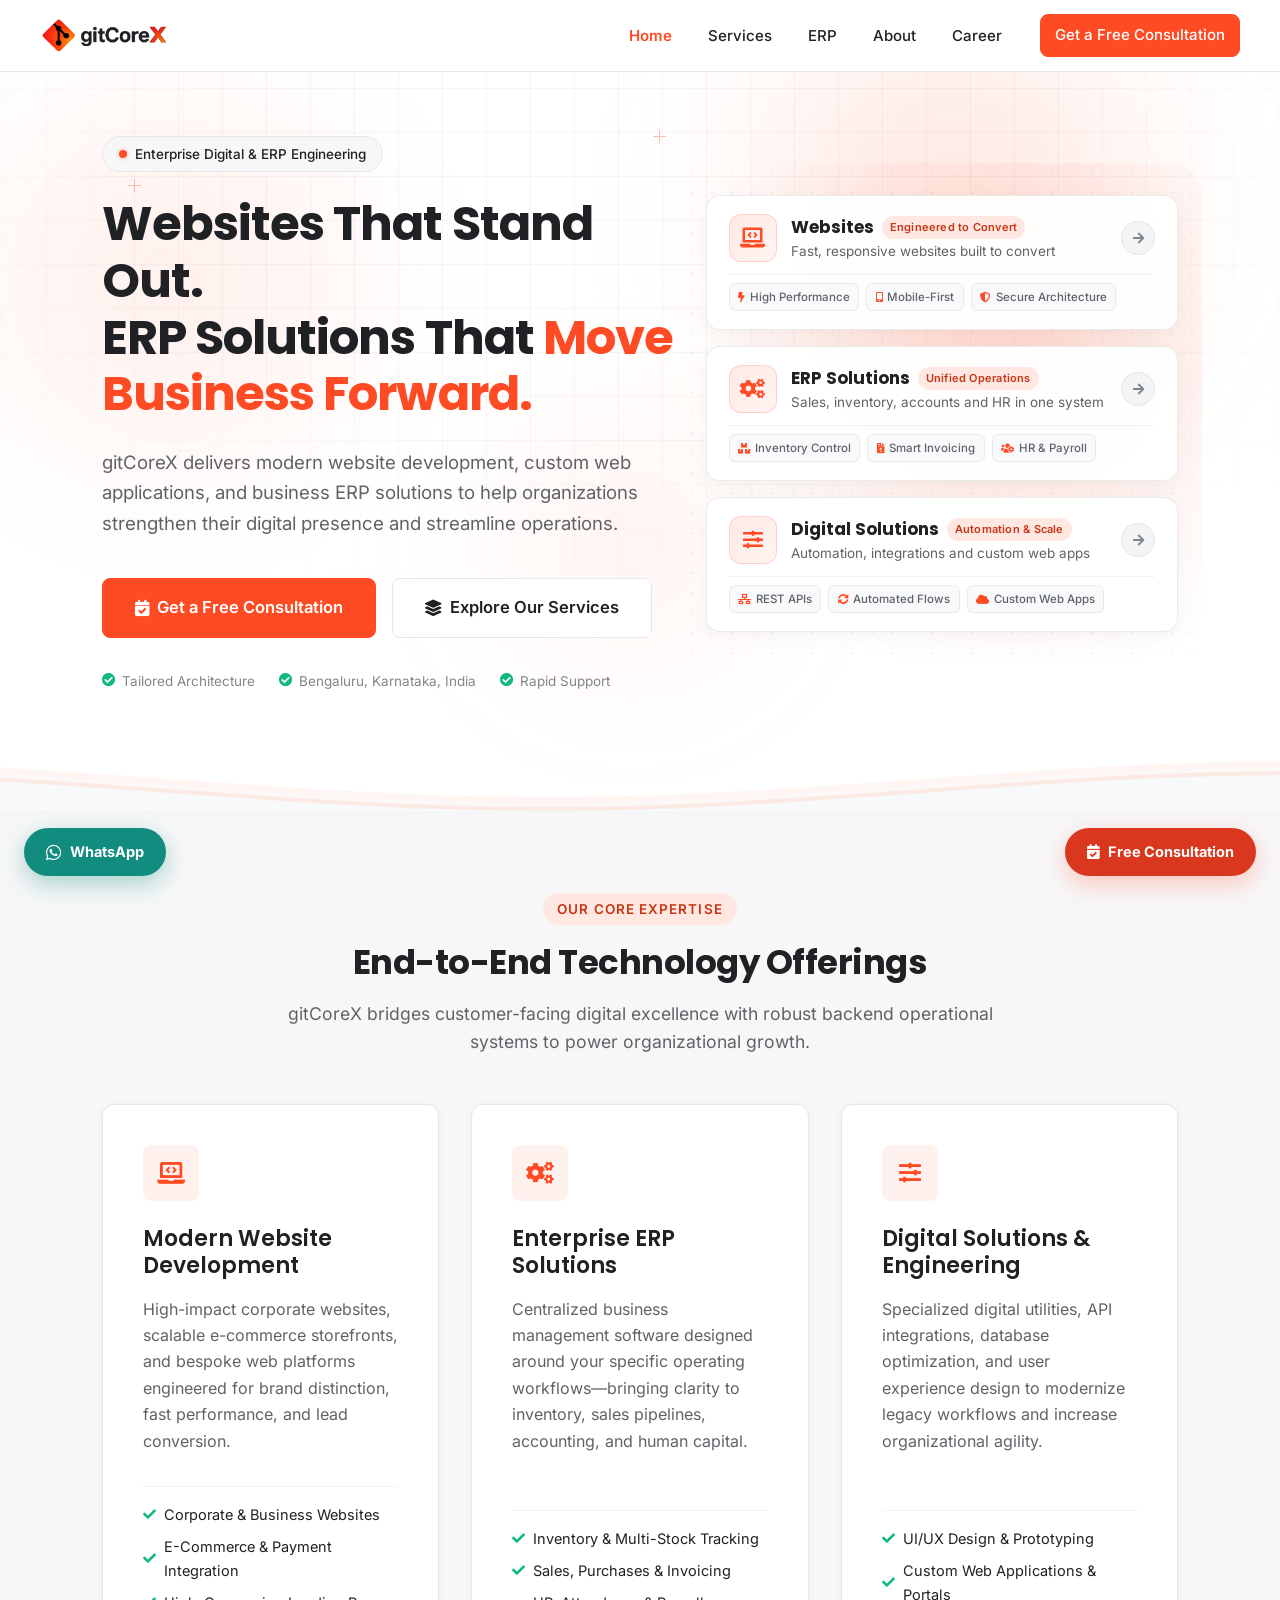
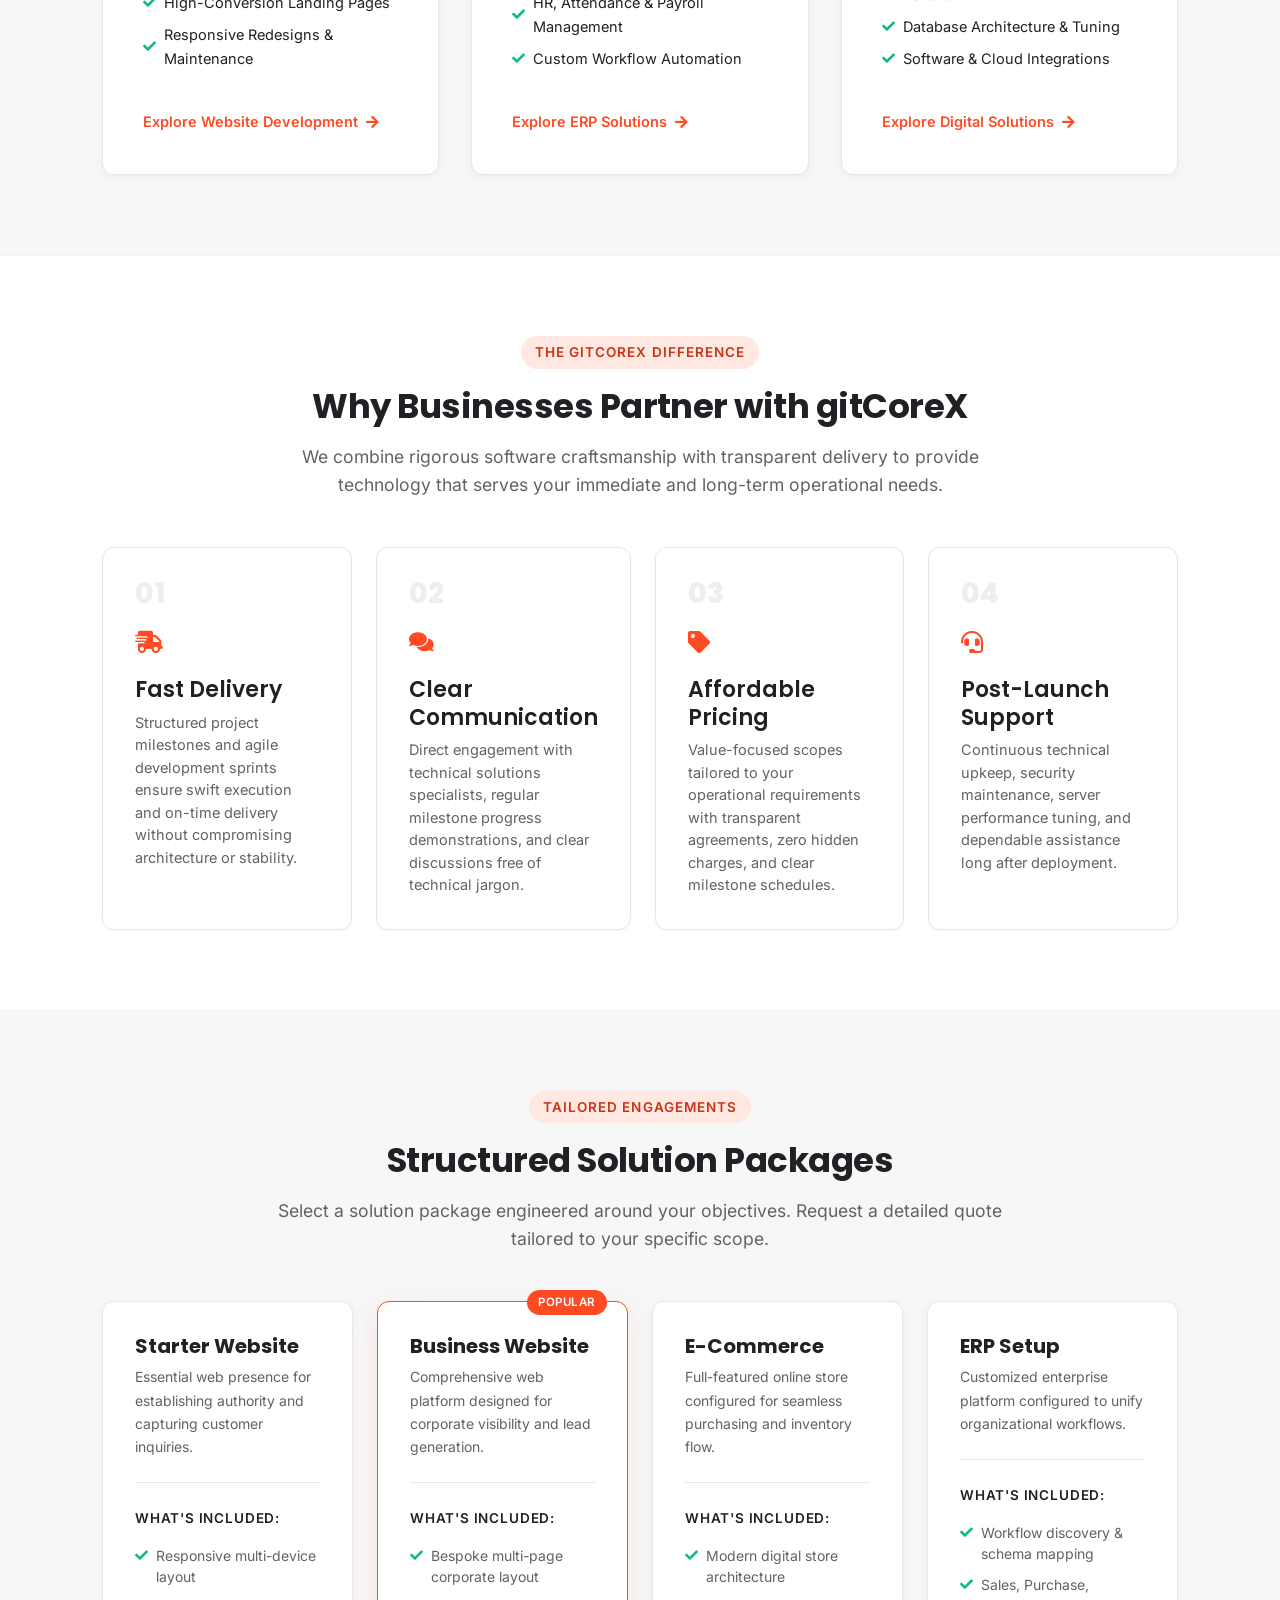
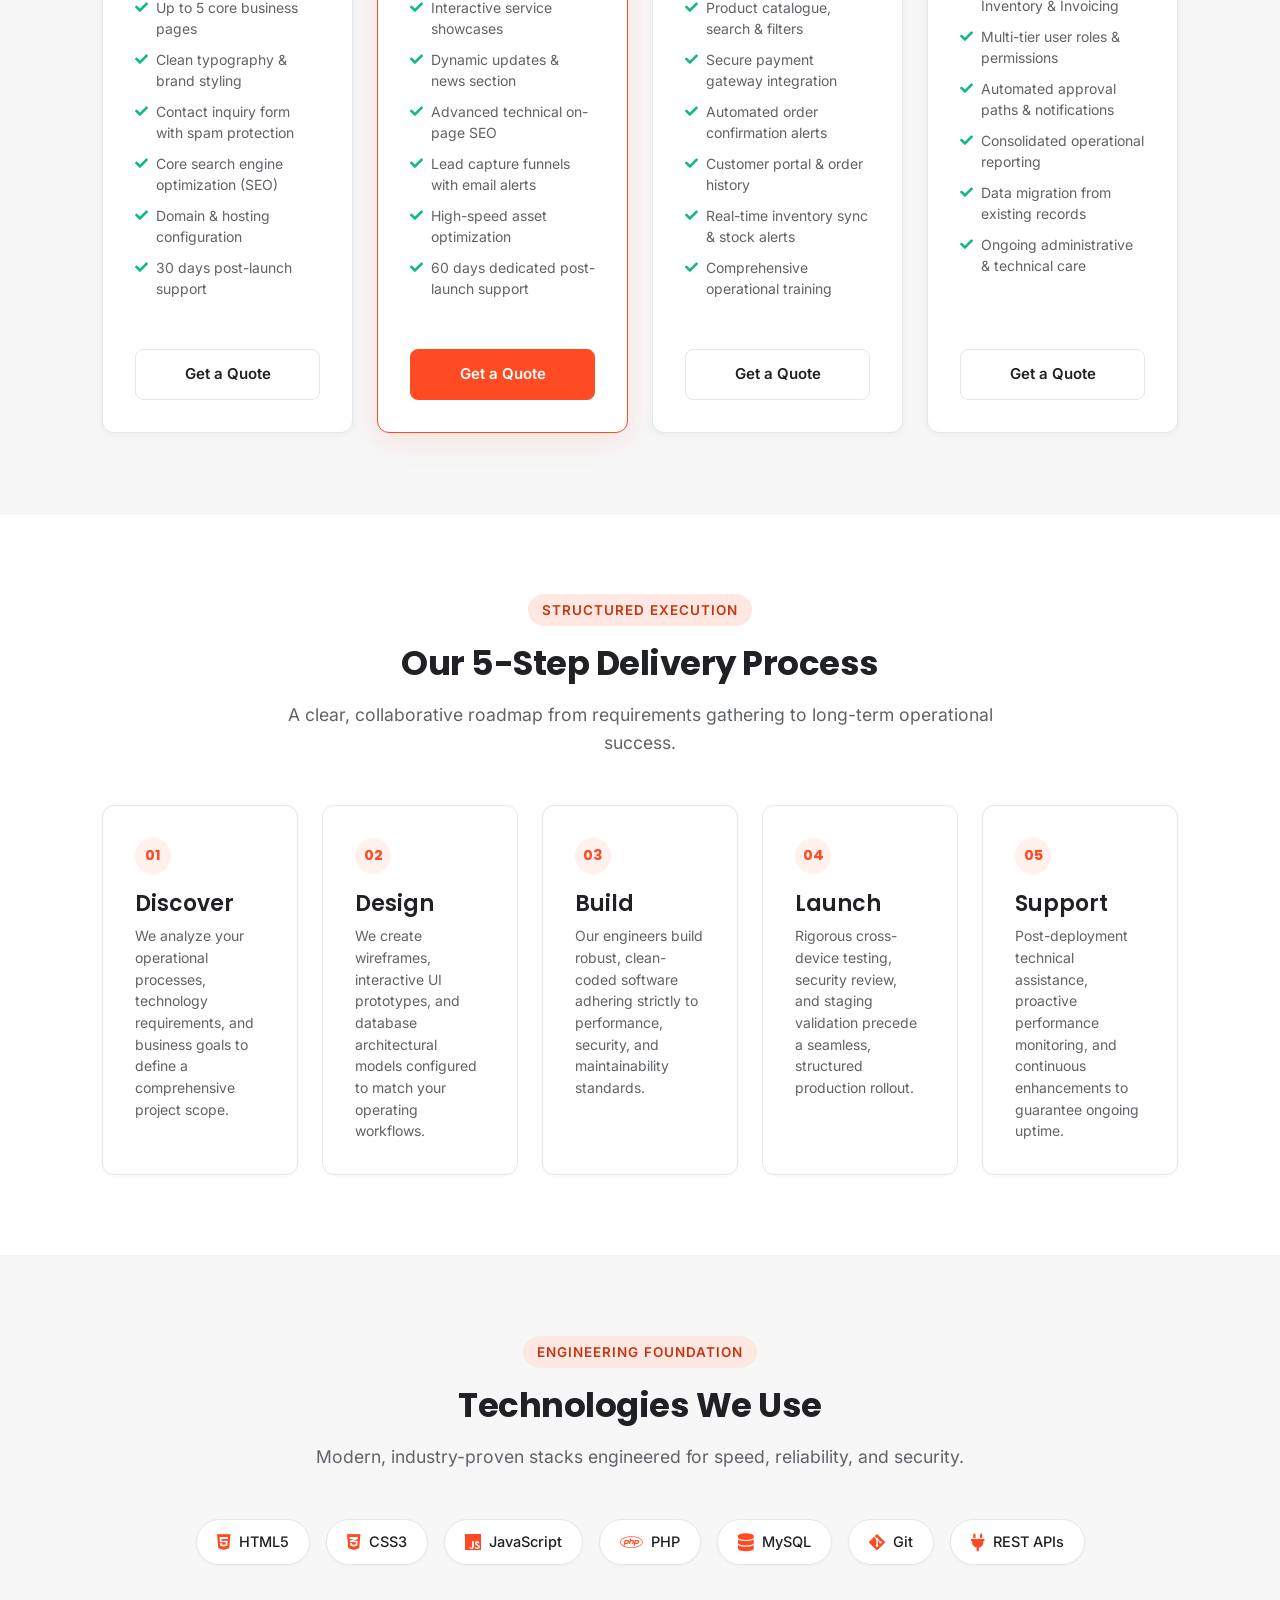
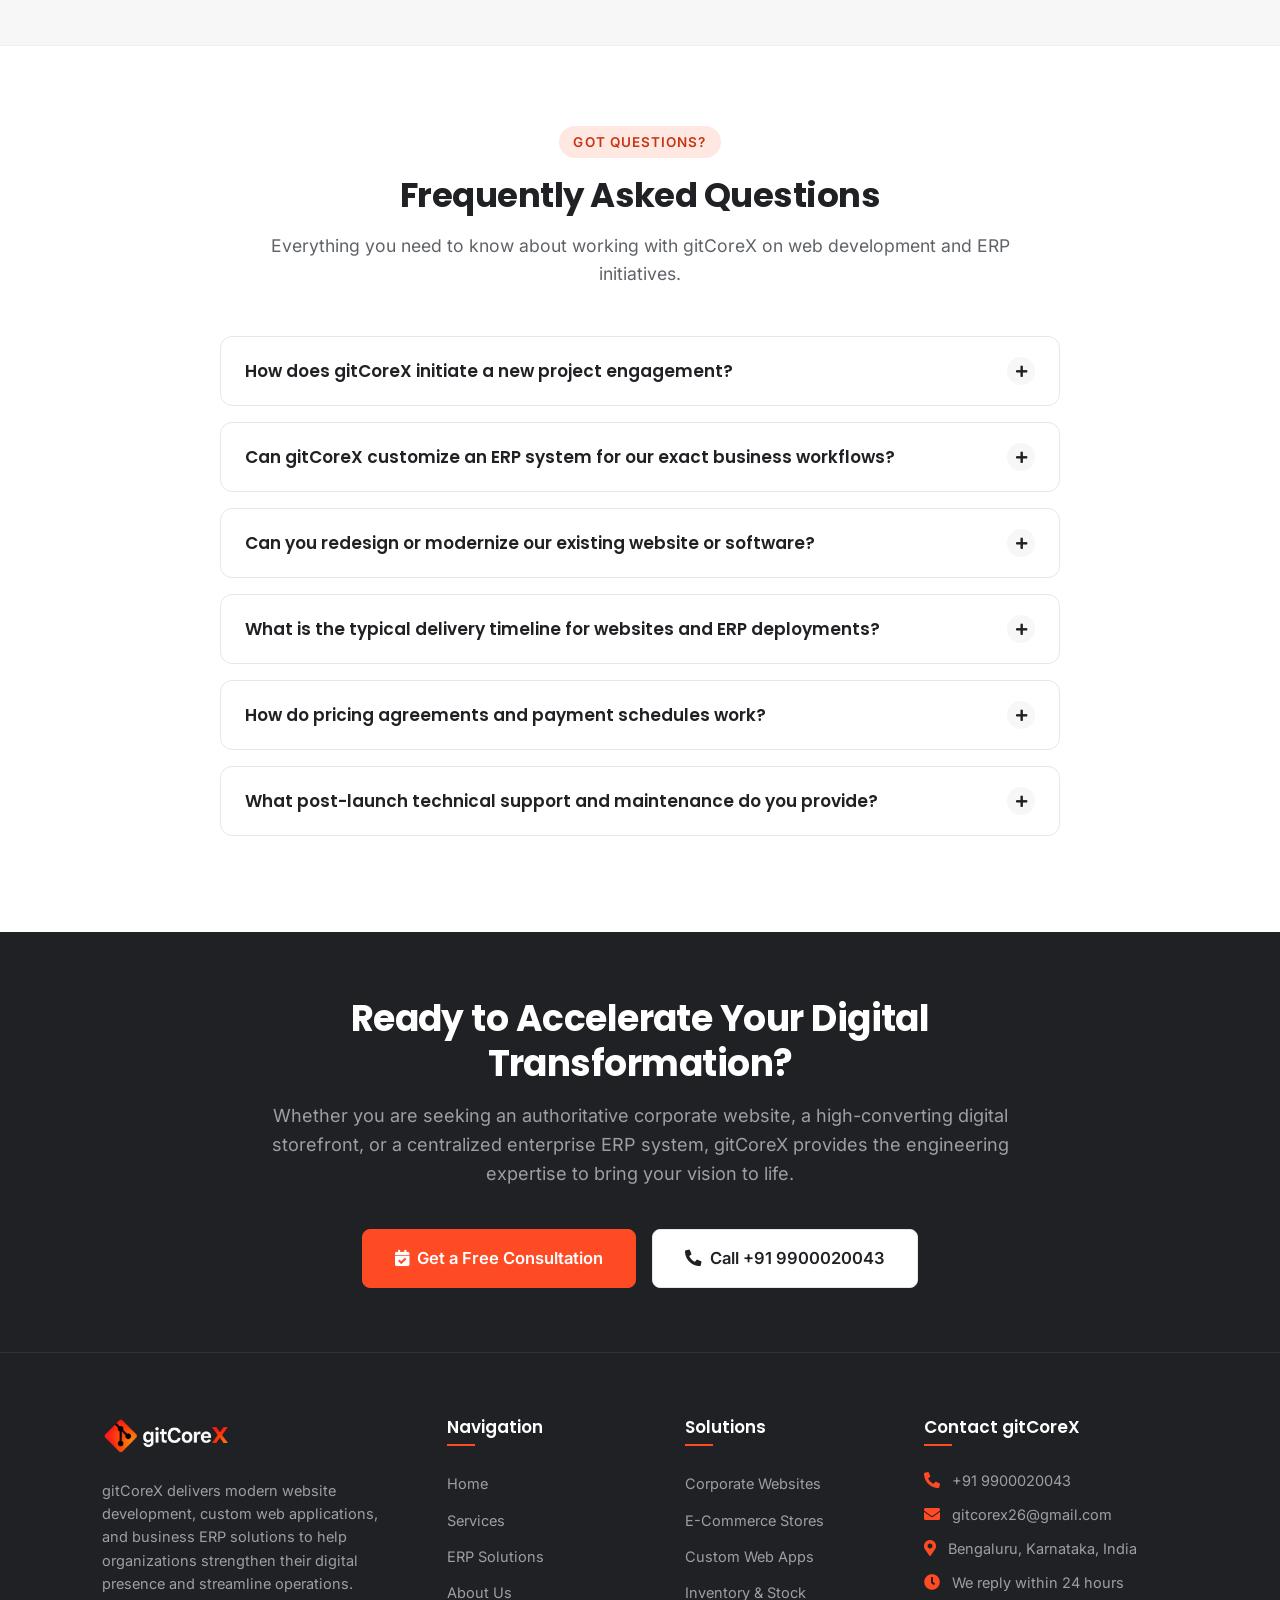
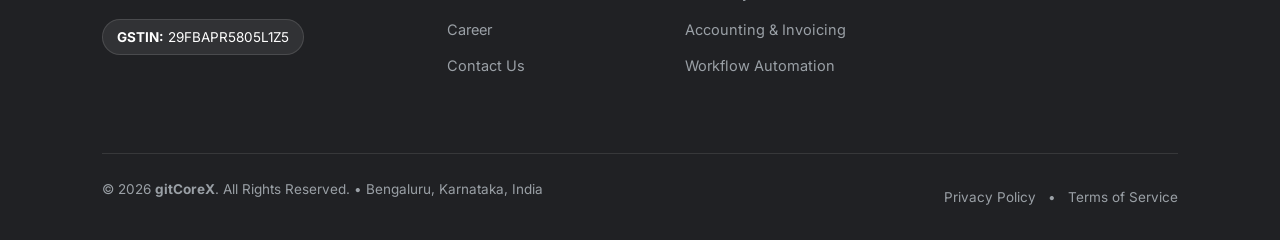
==== commit 092d747e: "Elevate hero background with modern tech grid, radiant ambient mesh, and precision crosshairs" ====
--- a/index.html
+++ b/index.html
@@ -97,8 +97,19 @@
         </nav>
     </header>
 
-    <!-- 1. Hero Section (Clean Services Card Stack) -->
+    <!-- 1. Hero Section (Elevated Services Showcase Stack) -->
     <section class="hero" id="home">
+        <!-- Ambient Modern Tech Grid & Radiant Glow Mesh -->
+        <div class="hero-bg-ambient" aria-hidden="true">
+            <div class="hero-bg-grid"></div>
+            <div class="hero-ambient-orb hero-orb-1"></div>
+            <div class="hero-ambient-orb hero-orb-2"></div>
+            <div class="hero-ambient-orb hero-orb-3"></div>
+            <div class="hero-grid-cross cross-1"></div>
+            <div class="hero-grid-cross cross-2"></div>
+            <div class="hero-grid-cross cross-3"></div>
+        </div>
+
         <div class="container">
             <div class="hero-grid">
                 <!-- Left: Approved Hero Content -->
--- a/css/style.min.css
+++ b/css/style.min.css
@@ -1 +1 @@
-﻿@font-face{font-family:'Inter';font-style:normal;font-weight:400;font-display:swap;src:url('../fonts/inter-v18-latin-400.woff2') format('woff2');unicode-range:U+0000-00FF,U+0131,U+0152-0153,U+02BB-02BC,U+02C6,U+02DA,U+02DC,U+0304,U+0308,U+0329,U+2000-206F,U+20AC,U+2122,U+2191,U+2193,U+2212,U+2215,U+FEFF,U+FFFD}@font-face{font-family:'Inter';font-style:normal;font-weight:500;font-display:swap;src:url('../fonts/inter-v18-latin-500.woff2') format('woff2');unicode-range:U+0000-00FF,U+0131,U+0152-0153,U+02BB-02BC,U+02C6,U+02DA,U+02DC,U+0304,U+0308,U+0329,U+2000-206F,U+20AC,U+2122,U+2191,U+2193,U+2212,U+2215,U+FEFF,U+FFFD}@font-face{font-family:'Inter';font-style:normal;font-weight:600;font-display:swap;src:url('../fonts/inter-v18-latin-600.woff2') format('woff2');unicode-range:U+0000-00FF,U+0131,U+0152-0153,U+02BB-02BC,U+02C6,U+02DA,U+02DC,U+0304,U+0308,U+0329,U+2000-206F,U+20AC,U+2122,U+2191,U+2193,U+2212,U+2215,U+FEFF,U+FFFD}@font-face{font-family:'Inter';font-style:normal;font-weight:700;font-display:swap;src:url('../fonts/inter-v18-latin-700.woff2') format('woff2');unicode-range:U+0000-00FF,U+0131,U+0152-0153,U+02BB-02BC,U+02C6,U+02DA,U+02DC,U+0304,U+0308,U+0329,U+2000-206F,U+20AC,U+2122,U+2191,U+2193,U+2212,U+2215,U+FEFF,U+FFFD}@font-face{font-family:'Poppins';font-style:normal;font-weight:500;font-display:swap;src:url('../fonts/poppins-v21-latin-500.woff2') format('woff2');unicode-range:U+0000-00FF,U+0131,U+0152-0153,U+02BB-02BC,U+02C6,U+02DA,U+02DC,U+0304,U+0308,U+0329,U+2000-206F,U+20AC,U+2122,U+2191,U+2193,U+2212,U+2215,U+FEFF,U+FFFD}@font-face{font-family:'Poppins';font-style:normal;font-weight:600;font-display:swap;src:url('../fonts/poppins-v21-latin-600.woff2') format('woff2');unicode-range:U+0000-00FF,U+0131,U+0152-0153,U+02BB-02BC,U+02C6,U+02DA,U+02DC,U+0304,U+0308,U+0329,U+2000-206F,U+20AC,U+2122,U+2191,U+2193,U+2212,U+2215,U+FEFF,U+FFFD}@font-face{font-family:'Poppins';font-style:normal;font-weight:700;font-display:swap;src:url('../fonts/poppins-v21-latin-700.woff2') format('woff2');unicode-range:U+0000-00FF,U+0131,U+0152-0153,U+02BB-02BC,U+02C6,U+02DA,U+02DC,U+0304,U+0308,U+0329,U+2000-206F,U+20AC,U+2122,U+2191,U+2193,U+2212,U+2215,U+FEFF,U+FFFD}@font-face{font-family:'Poppins';font-style:normal;font-weight:800;font-display:swap;src:url('../fonts/poppins-v21-latin-800.woff2') format('woff2');unicode-range:U+0000-00FF,U+0131,U+0152-0153,U+02BB-02BC,U+02C6,U+02DA,U+02DC,U+0304,U+0308,U+0329,U+2000-206F,U+20AC,U+2122,U+2191,U+2193,U+2212,U+2215,U+FEFF,U+FFFD}:root{--brand-white:#FFFFFF;--brand-charcoal:#202124;--brand-charcoal-dark:#161719;--brand-charcoal-card:#282A2E;--brand-charcoal-muted:#3C4043;--brand-orange:#FF4B24;--brand-orange-hover:#E03E1A;--brand-orange-light:rgba(255,75,36,0.08);--brand-orange-glow:rgba(255,75,36,0.28);--bg-light:#F7F7F8;--bg-light-alt:#F1F3F5;--bg-card:#FFFFFF;--text-primary:#202124;--text-secondary:#5F6368;--text-muted:#80868B;--text-inverse:#FFFFFF;--text-inverse-muted:#9AA0A6;--border-color:#E5E7EB;--border-subtle:#F0F2F5;--border-dark:#374151;--shadow-xs:0 1px 3px rgba(0,0,0,0.04);--shadow-sm:0 2px 8px rgba(0,0,0,0.05);--shadow-md:0 4px 20px rgba(0,0,0,0.06);--shadow-lg:0 12px 32px rgba(0,0,0,0.08);--shadow-hover:0 16px 40px rgba(0,0,0,0.12);--space-1:0.8rem;--space-2:1.6rem;--space-3:2.4rem;--space-4:3.2rem;--space-5:4.0rem;--space-6:4.8rem;--space-8:6.4rem;--space-10:8.0rem;--space-12:9.6rem;--radius-sm:8px;--radius-md:12px;--radius-lg:16px;--radius-pill:9999px;--transition-fast:0.15s ease;--transition-base:0.25s ease;--transition-smooth:0.35s cubic-bezier(0.16,1,0.3,1)}*,*::before,*::after{box-sizing:border-box;margin:0;padding:0}html{font-size:62.5%;scroll-behavior:smooth;text-size-adjust:100%}body{font-family:'Inter',-apple-system,BlinkMacSystemFont,'Segoe UI',Roboto,Helvetica,Arial,sans-serif;font-size:1.6rem;line-height:1.65;color:var(--text-secondary);background-color:var(--brand-white);-webkit-font-smoothing:antialiased;-moz-osx-font-smoothing:grayscale;overflow-x:hidden}a{color:inherit;text-decoration:none;transition:color var(--transition-fast),background-color var(--transition-fast),border-color var(--transition-fast)}a:hover{color:var(--brand-orange)}a:focus-visible,button:focus-visible,input:focus-visible,select:focus-visible,textarea:focus-visible{outline:2px solid var(--brand-orange);outline-offset:3px;border-radius:4px}img{max-width:100%;height:auto;display:block}h1,h2,h3,h4,h5,h6,.font-heading{font-family:'Poppins',-apple-system,BlinkMacSystemFont,'Segoe UI',Roboto,sans-serif;color:var(--text-primary);font-weight:600;line-height:1.25}h1{font-size:4.4rem;font-weight:700;letter-spacing:-0.02em}h2{font-size:3.4rem;font-weight:700;letter-spacing:-0.015em}h3{font-size:2.2rem;font-weight:600}h4{font-size:1.8rem;font-weight:600}h5{font-size:1.6rem;font-weight:600}p{margin-bottom:var(--space-2)}p:last-child{margin-bottom:0}.container{width:100%;max-width:1240px;margin-left:auto;margin-right:auto;padding-left:var(--space-3);padding-right:var(--space-3)}.text-center{text-align:center}.text-left{text-align:left}.text-right{text-align:right}.highlight-orange{color:var(--brand-orange)}.text-brand-accent{color:var(--brand-orange) !important;font-weight:600}.text-brand-accent:hover{color:var(--brand-orange-hover) !important;text-decoration:underline}.section{padding-top:var(--space-10);padding-bottom:var(--space-10);position:relative}.section-white{background-color:var(--brand-white)}.section-light{background-color:var(--bg-light);border-top:1px solid var(--border-subtle);border-bottom:1px solid var(--border-subtle)}.section-charcoal{background-color:var(--brand-charcoal);color:var(--text-inverse)}.section-charcoal h2,.section-charcoal h3,.section-charcoal h4{color:var(--text-inverse)}.section-charcoal p{color:var(--text-inverse-muted)}.section-header{margin-bottom:var(--space-6)}.section-header.text-center{max-width:760px;margin-left:auto;margin-right:auto}.section-eyebrow{display:inline-flex;align-items:center;gap:var(--space-1);font-size:1.35rem;font-weight:600;text-transform:uppercase;letter-spacing:0.08em;color:#C73514;background:#FFE8E2;padding:0.5rem 1.4rem;border-radius:var(--radius-pill);margin-bottom:var(--space-2)}.section-charcoal .section-eyebrow{background:rgba(255,75,36,0.15);color:#FF704E}.section-title{margin-bottom:var(--space-2)}.section-subtitle{font-size:1.75rem;color:var(--text-secondary);line-height:1.6}.btn{display:inline-flex;align-items:center;justify-content:center;gap:0.8rem;font-family:'Inter',sans-serif;font-weight:600;font-size:1.5rem;padding:1.2rem 2.4rem;border-radius:var(--radius-sm);border:1px solid transparent;cursor:pointer;transition:all var(--transition-base);text-align:center;white-space:nowrap}.btn-primary{position:relative;overflow:hidden;background-color:var(--brand-orange);color:#FFFFFF !important;border-color:var(--brand-orange)}.btn-primary::after{content:'';position:absolute;top:-50%;left:-75%;width:50%;height:200%;background:linear-gradient( 90deg,rgba(255,255,255,0) 0%,rgba(255,255,255,0.28) 50%,rgba(255,255,255,0) 100% );transform:rotate(25deg);transition:none;pointer-events:none}.btn-primary:hover::after{left:135%;transition:left 0.75s ease-in-out}.btn-primary:hover{background-color:var(--brand-orange-hover);border-color:var(--brand-orange-hover);transform:translateY(-2px);box-shadow:0 8px 24px var(--brand-orange-glow)}.btn-secondary{background-color:var(--brand-white);color:var(--brand-charcoal) !important;border-color:var(--border-color)}.btn-secondary:hover{background-color:var(--bg-light);border-color:var(--brand-charcoal);transform:translateY(-2px);box-shadow:var(--shadow-sm)}.btn-outline{background-color:transparent;color:var(--brand-charcoal) !important;border-color:var(--border-color)}.btn-outline:hover{background-color:var(--brand-charcoal);color:#FFFFFF !important;border-color:var(--brand-charcoal);transform:translateY(-2px)}.btn-charcoal{background-color:var(--brand-charcoal);color:#FFFFFF !important}.btn-charcoal:hover{background-color:var(--brand-charcoal-dark);transform:translateY(-2px);box-shadow:0 4px 16px rgba(32,33,36,0.25)}.btn-sm{font-size:1.35rem;padding:0.8rem 1.6rem}.btn-lg{font-size:1.65rem;padding:1.5rem 3.2rem}.btn-full{width:100%}.scroll-progress-bar{position:fixed;top:0;left:0;width:0%;height:3px;background:linear-gradient(90deg,#FF4B24 0%,#FF7850 100%);box-shadow:0 0 10px rgba(255,75,36,0.65);z-index:10005;pointer-events:none;transition:width 0.08s ease-out}.header{position:fixed;top:0;left:0;right:0;height:72px;background-color:rgba(255,255,255,0.98);backdrop-filter:blur(12px);-webkit-backdrop-filter:blur(12px);border-bottom:1px solid var(--border-color);z-index:1000;display:flex;align-items:center;justify-content:space-between;padding:0 var(--space-5);transition:background-color var(--transition-base),box-shadow var(--transition-base),height var(--transition-base),border-color var(--transition-base)}.header.header-scrolled{background-color:rgba(255,255,255,0.92);backdrop-filter:blur(16px);-webkit-backdrop-filter:blur(16px);border-bottom-color:rgba(0,0,0,0.08);box-shadow:0 4px 24px rgba(0,0,0,0.06);height:68px}.header .logo img{height:38px;width:auto;object-fit:contain}.navbar ul{list-style:none;display:flex;align-items:center;gap:var(--space-1)}.navbar ul li a{font-size:1.5rem;font-weight:500;color:var(--text-primary);padding:0.8rem 1.4rem;border-radius:var(--radius-sm);transition:color var(--transition-fast),background-color var(--transition-fast)}.navbar ul li a:hover{color:var(--brand-orange);background-color:var(--bg-light)}.navbar ul li a.active{color:var(--brand-orange);font-weight:600}.nav-cta-btn{margin-left:var(--space-2)}.menu-toggle{display:none;background:transparent;border:none;font-size:2.2rem;color:var(--brand-charcoal);cursor:pointer;padding:0.8rem;border-radius:var(--radius-sm)}.mobile-nav-backdrop{display:none;position:fixed;top:0;left:0;width:100vw;height:100vh;background:rgba(0,0,0,0.45);backdrop-filter:blur(4px);z-index:998}.mobile-nav-backdrop.active{display:block}.hero{padding-top:calc(72px + var(--space-8));padding-bottom:calc(var(--space-10) + 40px);background:linear-gradient(180deg,#FFFFFF 0%,#F9FAFB 100%);position:relative;overflow:hidden}.hero-grid{display:grid;grid-template-columns:1.15fr 0.95fr;gap:var(--space-6);align-items:center}.hero-content{max-width:640px}.hero-pill{display:inline-flex;align-items:center;gap:var(--space-1);background:var(--bg-light);border:1px solid var(--border-color);padding:0.6rem 1.6rem;border-radius:var(--radius-pill);font-size:1.35rem;font-weight:500;color:var(--text-primary);margin-bottom:var(--space-3)}.pill-dot{width:8px;height:8px;background:var(--brand-orange);border-radius:50%;display:inline-block;box-shadow:0 0 0 3px var(--brand-orange-light)}.hero-title{font-size:4.8rem;font-weight:700;line-height:1.18;margin-bottom:var(--space-3);color:var(--brand-charcoal)}.hero-desc{font-size:1.85rem;color:var(--text-secondary);line-height:1.65;margin-bottom:var(--space-5)}.hero-cta-group{display:flex;flex-wrap:wrap;gap:var(--space-2);align-items:center;margin-bottom:var(--space-4)}.hero-trust-row{display:flex;align-items:center;gap:var(--space-3);font-size:1.35rem;color:var(--text-muted)}.hero-trust-item{display:inline-flex;align-items:center;gap:0.6rem}.hero-trust-item i{color:#10B981}.hero-visual{position:relative;display:flex;align-items:center;justify-content:center;width:100%}.hero-cards-backdrop{position:absolute;inset:-32px -24px;border-radius:32px;background:radial-gradient(circle at 65% 40%,rgba(255,75,36,0.16) 0%,rgba(255,75,36,0.04) 50%,transparent 72%),radial-gradient(rgba(32,33,36,0.06) 1.2px,transparent 1.2px);background-size:100% 100%,20px 20px;pointer-events:none;z-index:0}.hero-card-stack{position:relative;z-index:1;display:flex;flex-direction:column;gap:1.6rem;width:100%;max-width:500px}.hero-service-card{position:relative;display:flex;flex-direction:column;gap:1.2rem;padding:1.8rem 2.2rem;background:rgba(255,255,255,0.95);backdrop-filter:blur(10px);-webkit-backdrop-filter:blur(10px);border:1px solid rgba(0,0,0,0.08);border-radius:14px;box-shadow:0 4px 20px rgba(0,0,0,0.04),0 1px 3px rgba(0,0,0,0.02);text-decoration:none;color:inherit;overflow:hidden;transition:transform 0.28s cubic-bezier(0.16,1,0.3,1),box-shadow 0.28s cubic-bezier(0.16,1,0.3,1),border-color 0.28s ease;animation:heroCardFadeIn 0.6s cubic-bezier(0.16,1,0.3,1) both}.hero-service-card::before{content:'';position:absolute;top:0;left:0;right:0;height:3px;background:linear-gradient(90deg,transparent,#FF4B24,transparent);opacity:0;transform:scaleX(0.4);transition:opacity 0.3s ease,transform 0.3s cubic-bezier(0.16,1,0.3,1)}.hero-card-1{animation-delay:0.08s}.hero-card-2{animation-delay:0.18s}.hero-card-3{animation-delay:0.28s}.hero-service-card:hover{transform:translateY(-5px);border-color:rgba(255,75,36,0.35);box-shadow:0 16px 36px rgba(0,0,0,0.08),0 4px 18px rgba(255,75,36,0.12)}.hero-service-card:hover::before{opacity:1;transform:scaleX(1)}.hero-card-header{display:flex;align-items:center;gap:1.4rem;width:100%}.hero-card-icon-wrap{flex-shrink:0}.hero-card-icon{width:48px;height:48px;border-radius:12px;background:linear-gradient(135deg,rgba(255,75,36,0.12) 0%,rgba(255,75,36,0.06) 100%);border:1px solid rgba(255,75,36,0.18);color:var(--brand-orange);display:flex;align-items:center;justify-content:center;font-size:2rem;transition:background var(--transition-fast),color var(--transition-fast),transform var(--transition-fast),box-shadow var(--transition-fast)}.hero-service-card:hover .hero-card-icon{background:linear-gradient(135deg,#FF4B24 0%,#FF6842 100%);color:#FFFFFF;border-color:transparent;transform:scale(1.06);box-shadow:0 6px 16px rgba(255,75,36,0.35)}.hero-card-heading-group{flex:1;min-width:0}.hero-card-top-meta{display:flex;align-items:center;gap:0.8rem;margin-bottom:0.3rem;flex-wrap:wrap}.hero-card-title{font-family:'Poppins',sans-serif;font-size:1.7rem;font-weight:700;color:var(--brand-charcoal);line-height:1.25;transition:color var(--transition-fast)}.hero-service-card:hover .hero-card-title{color:var(--brand-orange)}.hero-card-badge{font-size:1.1rem;font-weight:600;color:#C73514;background:#FFE8E2;padding:0.25rem 0.8rem;border-radius:var(--radius-pill);letter-spacing:0.02em;white-space:nowrap}.hero-card-text{font-size:1.35rem;color:var(--text-secondary);line-height:1.4;margin:0}.hero-card-arrow-wrap{flex-shrink:0}.hero-card-arrow{width:34px;height:34px;border-radius:50%;background:#F3F4F6;border:1px solid rgba(0,0,0,0.06);color:var(--text-muted);display:flex;align-items:center;justify-content:center;font-size:1.3rem;transition:all 0.24s cubic-bezier(0.16,1,0.3,1)}.hero-service-card:hover .hero-card-arrow{background:var(--brand-orange);border-color:var(--brand-orange);color:#FFFFFF;transform:translateX(4px);box-shadow:0 4px 12px rgba(255,75,36,0.35)}.hero-card-tags{display:flex;align-items:center;gap:0.7rem;flex-wrap:wrap;padding-top:0.8rem;border-top:1px solid rgba(0,0,0,0.05)}.hero-card-tag{display:inline-flex;align-items:center;gap:0.45rem;font-size:1.15rem;font-weight:500;color:var(--text-secondary);background:#F8F9FA;border:1px solid rgba(0,0,0,0.06);padding:0.35rem 0.85rem;border-radius:6px;transition:background-color var(--transition-fast),border-color var(--transition-fast),color var(--transition-fast)}.hero-card-tag i{color:var(--brand-orange);font-size:1.05rem}.hero-service-card:hover .hero-card-tag{background:#FFFFFF;border-color:rgba(255,75,36,0.25);color:var(--brand-charcoal)}@keyframes heroCardFadeIn{from{opacity:0;transform:translateY(18px)}to{opacity:1;transform:translateY(0)}}.hero-wave-divider{position:absolute;bottom:0;left:0;width:100%;overflow:hidden;line-height:0;z-index:2;pointer-events:none}.hero-waves{position:relative;width:100%;height:56px;margin-bottom:-1px;min-height:44px;max-height:72px;display:block}.parallax-waves > use{animation:moveForever 22s cubic-bezier(0.55,0.5,0.45,0.5) infinite}.wave-layer-1{fill:rgba(255,75,36,0.05);animation-delay:-2s;animation-duration:9s}.wave-layer-2{fill:rgba(248,249,250,0.5);animation-delay:-3s;animation-duration:13s}.wave-layer-3{fill:rgba(255,75,36,0.09);animation-delay:-4s;animation-duration:17s}.wave-layer-4{fill:#F8F9FA;animation-delay:-5s;animation-duration:22s}@keyframes moveForever{0%{transform:translate3d(-90px,0,0)}100%{transform:translate3d(85px,0,0)}}.services-summary-grid{display:grid;grid-template-columns:repeat(3,1fr);gap:var(--space-4)}.service-summary-card{background:var(--brand-white);border:1px solid var(--border-color);border-radius:var(--radius-md);padding:var(--space-5);box-shadow:var(--shadow-sm);transition:transform var(--transition-base),box-shadow var(--transition-base),border-color var(--transition-base);display:flex;flex-direction:column}.service-summary-card:hover{transform:translateY(-4px);box-shadow:var(--shadow-lg);border-color:#D1D5DB}.service-card-icon-wrap{width:56px;height:56px;background:var(--brand-orange-light);border-radius:var(--radius-sm);display:flex;align-items:center;justify-content:center;color:var(--brand-orange);font-size:2.2rem;margin-bottom:var(--space-3);transition:background-color var(--transition-fast),color var(--transition-fast)}.service-summary-card:hover .service-card-icon-wrap{background:var(--brand-orange);color:#FFFFFF}.service-summary-card h3{margin-bottom:var(--space-2)}.service-summary-card p{color:var(--text-secondary);margin-bottom:var(--space-4);flex-grow:1}.service-feature-checklist{list-style:none;margin-bottom:var(--space-4);padding-top:var(--space-2);border-top:1px solid var(--border-subtle)}.service-feature-checklist li{font-size:1.45rem;color:var(--brand-charcoal);margin-bottom:0.8rem;display:flex;align-items:center;gap:0.8rem}.service-feature-checklist li i{color:#10B981;font-size:1.3rem}.card-cta-link{display:inline-flex;align-items:center;gap:0.8rem;font-size:1.45rem;font-weight:600;color:var(--brand-orange);margin-top:auto}.card-cta-link:hover{color:var(--brand-orange-hover);transform:translateX(3px)}.why-grid{display:grid;grid-template-columns:repeat(4,1fr);gap:var(--space-3)}.why-card{background:var(--brand-white);border:1px solid var(--border-color);border-radius:var(--radius-md);padding:var(--space-4);box-shadow:var(--shadow-xs);transition:transform var(--transition-base),box-shadow var(--transition-base)}.why-card:hover{transform:translateY(-4px);box-shadow:var(--shadow-md);border-color:#D1D5DB}.why-card-number{font-family:'Poppins',sans-serif;font-size:2.8rem;font-weight:800;color:rgba(32,33,36,0.08);line-height:1;margin-bottom:var(--space-2)}.why-card-icon{font-size:2.2rem;color:var(--brand-orange);margin-bottom:var(--space-2)}.why-card h3,.why-card h4{margin-bottom:var(--space-1);color:var(--brand-charcoal)}.why-card p{font-size:1.45rem;color:var(--text-secondary);line-height:1.55}.packages-grid{display:grid;grid-template-columns:repeat(4,1fr);gap:var(--space-3)}.package-card{background:var(--brand-white);border:1px solid var(--border-color);border-radius:var(--radius-md);padding:var(--space-4);box-shadow:var(--shadow-sm);display:flex;flex-direction:column;position:relative;transition:transform var(--transition-base),box-shadow var(--transition-base),border-color var(--transition-base)}.package-card:hover{transform:translateY(-4px);box-shadow:var(--shadow-lg);border-color:#CBD5E1}.package-card.package-highlight{border-color:var(--brand-orange);box-shadow:0 8px 30px rgba(255,75,36,0.12)}.package-badge-tag{position:absolute;top:-12px;right:20px;background:var(--brand-orange);color:#FFFFFF;font-size:1.15rem;font-weight:600;padding:0.3rem 1.1rem;border-radius:var(--radius-pill);text-transform:uppercase;letter-spacing:0.05em}.package-header{margin-bottom:var(--space-3);padding-bottom:var(--space-3);border-bottom:1px solid var(--border-color)}.package-name{font-size:2rem;font-weight:700;color:var(--brand-charcoal);margin-bottom:0.6rem}.package-desc{font-size:1.4rem;color:var(--text-secondary);min-height:48px}.package-includes-title{font-size:1.35rem;font-weight:600;text-transform:uppercase;letter-spacing:0.06em;color:var(--brand-charcoal);margin-bottom:var(--space-2)}.package-list{list-style:none;margin-bottom:var(--space-5);flex-grow:1}.package-list li{font-size:1.4rem;color:var(--text-secondary);margin-bottom:1rem;display:flex;align-items:flex-start;gap:0.8rem;line-height:1.5}.package-list li i{color:#10B981;font-size:1.3rem;margin-top:0.35rem;flex-shrink:0}.package-cta{margin-top:auto}.process-grid{display:grid;grid-template-columns:repeat(5,1fr);gap:var(--space-3);position:relative}.process-step-card{background:var(--brand-white);border:1px solid var(--border-color);border-radius:var(--radius-md);padding:var(--space-4);box-shadow:var(--shadow-xs);position:relative;transition:transform var(--transition-base),box-shadow var(--transition-base)}.process-step-card:hover{transform:translateY(-4px);box-shadow:var(--shadow-md);border-color:#CBD5E1}.step-number-pill{width:36px;height:36px;background:var(--brand-orange-light);color:var(--brand-orange);border-radius:50%;display:flex;align-items:center;justify-content:center;font-family:'Poppins',sans-serif;font-weight:700;font-size:1.45rem;margin-bottom:var(--space-2)}.process-step-card h3,.process-step-card h4{margin-bottom:0.8rem;color:var(--brand-charcoal)}.process-step-card p{font-size:1.4rem;color:var(--text-secondary);line-height:1.55}.tech-row-wrap{display:flex;flex-wrap:wrap;align-items:center;justify-content:center;gap:var(--space-2)}.tech-pill-badge{display:inline-flex;align-items:center;gap:0.8rem;background:var(--brand-white);border:1px solid var(--border-color);padding:1rem 2rem;border-radius:var(--radius-pill);font-size:1.45rem;font-weight:500;color:var(--brand-charcoal);box-shadow:var(--shadow-xs);transition:transform var(--transition-fast),border-color var(--transition-fast),box-shadow var(--transition-fast)}.tech-pill-badge:hover{transform:translateY(-2px);border-color:var(--brand-orange);box-shadow:var(--shadow-sm);color:var(--brand-orange)}.tech-pill-badge i{font-size:1.8rem;color:var(--brand-orange)}.faq-accordion-wrap{max-width:840px;margin:0 auto}.faq-item{background:var(--brand-white);border:1px solid var(--border-color);border-radius:var(--radius-md);margin-bottom:var(--space-2);overflow:hidden;transition:border-color var(--transition-fast),box-shadow var(--transition-fast)}.faq-item:hover{border-color:#D1D5DB}.faq-item.active{border-color:#CBD5E1;box-shadow:var(--shadow-sm)}.faq-question{width:100%;background:transparent;border:none;text-align:left;padding:2rem 2.4rem;display:flex;align-items:center;justify-content:space-between;gap:var(--space-2);cursor:pointer;font-family:'Poppins',sans-serif;font-size:1.7rem;font-weight:600;color:var(--brand-charcoal)}.faq-toggle-icon{width:28px;height:28px;border-radius:50%;background:var(--bg-light);display:flex;align-items:center;justify-content:center;color:var(--brand-charcoal);font-size:1.3rem;flex-shrink:0;transition:transform var(--transition-base),background-color var(--transition-base),color var(--transition-base)}.faq-item.active .faq-toggle-icon{transform:rotate(45deg);background:var(--brand-orange);color:#FFFFFF}.faq-answer{display:none;padding:0 2.4rem 2.4rem 2.4rem;font-size:1.55rem;color:var(--text-secondary);line-height:1.65;border-top:1px solid var(--border-subtle);padding-top:1.6rem}.cta-banner-section{background:var(--brand-charcoal);color:#FFFFFF;padding:var(--space-8) 0;position:relative;overflow:hidden}.cta-banner-content{max-width:800px;margin:0 auto;text-align:center}.cta-banner-content h2{color:#FFFFFF;font-size:3.6rem;margin-bottom:var(--space-2)}.cta-banner-content p{color:var(--text-inverse-muted);font-size:1.8rem;margin-bottom:var(--space-5);line-height:1.6}.cta-banner-actions{display:flex;flex-wrap:wrap;gap:var(--space-2);justify-content:center}.page-hero{padding-top:calc(72px + var(--space-6));padding-bottom:var(--space-6);background:linear-gradient(180deg,#FFFFFF 0%,#F9FAFB 100%);border-bottom:1px solid var(--border-color)}.page-hero-content{max-width:780px}.page-hero-title{font-size:4rem;margin-bottom:var(--space-2)}.page-hero-subtitle{font-size:1.85rem;color:var(--text-secondary);line-height:1.6}.services-full-grid{display:grid;grid-template-columns:repeat(3,1fr);gap:var(--space-4)}.service-full-card{background:var(--brand-white);border:1px solid var(--border-color);border-radius:var(--radius-md);padding:var(--space-4);box-shadow:var(--shadow-sm);transition:transform var(--transition-base),box-shadow var(--transition-base);display:flex;flex-direction:column}.service-full-card:hover{transform:translateY(-4px);box-shadow:var(--shadow-lg);border-color:#CBD5E1}.service-full-card-icon{width:48px;height:48px;background:var(--brand-orange-light);color:var(--brand-orange);border-radius:var(--radius-sm);display:flex;align-items:center;justify-content:center;font-size:2rem;margin-bottom:var(--space-2)}.service-full-card h3{font-size:2rem;margin-bottom:1rem}.service-full-card p{font-size:1.45rem;color:var(--text-secondary);margin-bottom:var(--space-3);flex-grow:1}.erp-modules-grid{display:grid;grid-template-columns:repeat(4,1fr);gap:var(--space-3)}.erp-module-card{background:var(--brand-white);border:1px solid var(--border-color);border-radius:var(--radius-md);padding:var(--space-4);box-shadow:var(--shadow-xs);transition:transform var(--transition-base),box-shadow var(--transition-base);display:flex;flex-direction:column}.erp-module-card:hover{transform:translateY(-4px);box-shadow:var(--shadow-md);border-color:#CBD5E1}.erp-card-category{font-size:1.15rem;font-weight:700;text-transform:uppercase;letter-spacing:0.08em;color:var(--brand-orange);margin-bottom:0.8rem}.erp-card-icon{font-size:2.4rem;color:var(--brand-charcoal);margin-bottom:var(--space-2)}.erp-module-card h3{font-size:1.85rem;margin-bottom:0.8rem}.erp-module-card p{font-size:1.4rem;color:var(--text-secondary);line-height:1.55;flex-grow:1}.about-pillars-grid{display:grid;grid-template-columns:repeat(2,1fr);gap:var(--space-4)}.about-pillar-card{background:var(--brand-white);border:1px solid var(--border-color);border-radius:var(--radius-md);padding:var(--space-5);box-shadow:var(--shadow-sm)}.about-pillar-card h3{margin-bottom:var(--space-2);display:flex;align-items:center;gap:var(--space-2)}.about-pillar-card h3 i{color:var(--brand-orange)}.about-credentials-box{background:var(--bg-light);border:1px solid var(--border-color);border-radius:var(--radius-md);padding:var(--space-4);margin-top:var(--space-5);display:flex;flex-wrap:wrap;align-items:center;justify-content:space-around;gap:var(--space-3)}.credential-item{display:flex;align-items:center;gap:1.2rem}.credential-item i{font-size:2.4rem;color:var(--brand-orange)}.credential-text strong{display:block;font-size:1.45rem;color:var(--brand-charcoal)}.credential-text span{font-size:1.35rem;color:var(--text-secondary)}.contact-layout-grid{display:grid;grid-template-columns:0.85fr 1.15fr;gap:var(--space-6);align-items:flex-start}.contact-info-panel{background:var(--brand-white);border:1px solid var(--border-color);border-radius:var(--radius-md);padding:var(--space-5);box-shadow:var(--shadow-sm)}.sla-banner{background:#ECFDF5;border:1px solid #A7F3D0;border-radius:var(--radius-sm);padding:1.2rem 1.6rem;display:flex;align-items:center;gap:1.2rem;color:#065F46;font-size:1.45rem;font-weight:600;margin-bottom:var(--space-4)}.sla-banner i{font-size:1.8rem;color:#059669}.contact-cards-stack{display:flex;flex-direction:column;gap:var(--space-3);margin-bottom:var(--space-4)}.contact-method-card{display:flex;align-items:flex-start;gap:1.4rem;padding:1.6rem;background:var(--bg-light);border:1px solid var(--border-color);border-radius:var(--radius-sm);transition:border-color var(--transition-fast),transform var(--transition-fast)}.contact-method-card:hover{border-color:var(--brand-orange);transform:translateX(4px)}.method-icon{width:44px;height:44px;background:var(--brand-white);border:1px solid var(--border-color);border-radius:8px;display:flex;align-items:center;justify-content:center;color:var(--brand-orange);font-size:1.8rem;flex-shrink:0}.method-details h4{font-size:1.55rem;margin-bottom:0.3rem;color:var(--brand-charcoal)}.method-details p{font-size:1.35rem;color:var(--text-muted);margin-bottom:0.4rem}.method-details a{font-size:1.5rem;font-weight:600;color:var(--brand-charcoal)}.method-details a:hover{color:var(--brand-orange)}.contact-form-panel{background:var(--brand-white);border:1px solid var(--border-color);border-radius:var(--radius-md);padding:var(--space-5);box-shadow:var(--shadow-md)}.form-header{margin-bottom:var(--space-4);padding-bottom:var(--space-3);border-bottom:1px solid var(--border-color)}.form-header h2{font-size:2.6rem;margin-bottom:0.6rem}.form-header p{font-size:1.45rem;color:var(--text-secondary)}.form-grid-2{display:grid;grid-template-columns:1fr 1fr;gap:var(--space-3)}.form-group{margin-bottom:var(--space-3)}.form-label{display:block;font-size:1.4rem;font-weight:600;color:var(--brand-charcoal);margin-bottom:0.6rem}.form-label .required{color:var(--brand-orange)}.form-control{width:100%;font-family:'Inter',sans-serif;font-size:1.5rem;padding:1.2rem 1.6rem;color:var(--brand-charcoal);background:#FFFFFF;border:1px solid var(--border-color);border-radius:var(--radius-sm);transition:border-color var(--transition-fast),box-shadow var(--transition-fast)}.form-control:focus{outline:none;border-color:var(--brand-orange);box-shadow:0 0 0 3px var(--brand-orange-light)}textarea.form-control{min-height:120px;resize:vertical}.form-hint{display:block;font-size:1.25rem;color:var(--text-muted);margin-top:0.4rem}.career-layout{max-width:820px;margin:0 auto}.career-roles-options{display:grid;grid-template-columns:1fr 1fr;gap:1rem;margin-top:0.8rem;margin-bottom:var(--space-3)}.role-radio-label{display:flex;align-items:center;gap:1rem;padding:1.2rem 1.6rem;background:var(--bg-light);border:1px solid var(--border-color);border-radius:var(--radius-sm);cursor:pointer;font-size:1.45rem;font-weight:500;color:var(--brand-charcoal);transition:border-color var(--transition-fast),background-color var(--transition-fast)}.role-radio-label:hover{border-color:var(--brand-orange);background:var(--brand-orange-light)}.role-radio-label input[type="radio"]{accent-color:var(--brand-orange);width:18px;height:18px}.file-upload-box{border:2px dashed var(--border-color);border-radius:var(--radius-sm);padding:var(--space-3);text-align:center;background:var(--bg-light);margin-bottom:var(--space-4);transition:border-color var(--transition-fast)}.file-upload-box:hover{border-color:var(--brand-orange)}.file-upload-box input[type="file"]{display:block;margin:1rem auto 0 auto;font-size:1.4rem;color:var(--text-secondary)}.status-page-main{padding-top:calc(72px + var(--space-8));padding-bottom:var(--space-10);min-height:80vh;display:flex;align-items:center;justify-content:center}.status-card-container{width:100%;max-width:640px;padding:0 var(--space-3)}.status-card{background:var(--brand-white);border:1px solid var(--border-color);border-radius:var(--radius-md);padding:var(--space-6);box-shadow:var(--shadow-lg);text-align:center}.status-icon-badge{width:68px;height:68px;border-radius:50%;display:flex;align-items:center;justify-content:center;font-size:2.8rem;margin:0 auto var(--space-3) auto}.badge-success{background:#ECFDF5;color:#10B981}.badge-error{background:#FEF2F2;color:#EF4444}.badge-warning{background:#FFF7ED;color:#F97316}.sla-badge{display:inline-flex;align-items:center;gap:0.6rem;font-size:1.35rem;font-weight:600;color:#065F46;background:#D1FAE5;padding:0.4rem 1.4rem;border-radius:var(--radius-pill);margin-bottom:var(--space-3)}.status-title{font-size:3rem;margin-bottom:var(--space-2)}.status-description{font-size:1.65rem;color:var(--text-secondary);line-height:1.65;margin-bottom:var(--space-4)}.summary-box{background:var(--bg-light);border:1px solid var(--border-color);border-radius:var(--radius-sm);padding:var(--space-3);margin-bottom:var(--space-4);text-align:left}.summary-item{display:flex;justify-content:space-between;padding:0.6rem 0;border-bottom:1px solid var(--border-subtle);font-size:1.45rem}.summary-item:last-child{border-bottom:none}.summary-label{color:var(--text-muted)}.summary-value{font-weight:600;color:var(--brand-charcoal)}.status-error-list{text-align:left;background:#FEF2F2;border:1px solid #FCA5A5;border-radius:var(--radius-sm);padding:1.4rem 2rem;margin-bottom:var(--space-4);list-style:none}.status-error-list li{font-size:1.45rem;color:#B91C1C;margin-bottom:0.6rem;display:flex;align-items:center;gap:0.8rem}.status-error-list li i{font-size:0.8rem}.status-actions{display:flex;gap:1rem;justify-content:center;flex-wrap:wrap}.footer{background-color:var(--brand-charcoal);color:var(--text-inverse);padding-top:var(--space-8);border-top:1px solid rgba(255,255,255,0.08)}.footer-grid{display:grid;grid-template-columns:1.4fr 0.9fr 0.9fr 1.2fr;gap:var(--space-6);margin-bottom:var(--space-8)}.footer-col-brand .footer-logo img{height:38px;width:auto;object-fit:contain;margin-bottom:var(--space-3)}.footer-desc{color:var(--text-inverse-muted);font-size:1.45rem;line-height:1.6;margin-bottom:var(--space-3)}.footer-meta-pill{display:inline-block;background:rgba(255,255,255,0.08);border:1px solid rgba(255,255,255,0.12);padding:0.6rem 1.4rem;border-radius:var(--radius-pill);font-size:1.35rem;color:#FFFFFF}.footer-heading{font-size:1.7rem;color:#FFFFFF;margin-bottom:var(--space-3);position:relative;padding-bottom:0.8rem}.footer-heading::after{content:'';position:absolute;bottom:0;left:0;width:28px;height:2px;background:var(--brand-orange)}.footer-nav-list{list-style:none}.footer-nav-list li{margin-bottom:1rem}.footer-nav-list li a{font-size:1.45rem;color:var(--text-inverse-muted);transition:color var(--transition-fast),padding-left var(--transition-fast)}.footer-nav-list li a:hover{color:#FFFFFF;padding-left:4px}.footer-contact-block .contact-line{display:flex;align-items:flex-start;gap:1.2rem;font-size:1.45rem;color:var(--text-inverse-muted);margin-bottom:1.2rem;line-height:1.5}.footer-contact-block .contact-line i{color:var(--brand-orange);font-size:1.6rem;margin-top:0.2rem;flex-shrink:0}.footer-contact-block .contact-line a{color:var(--text-inverse-muted)}.footer-contact-block .contact-line a:hover{color:#FFFFFF;text-decoration:underline}.footer-bottom-bar{border-top:1px solid rgba(255,255,255,0.1);padding:var(--space-3) 0;display:flex;align-items:center;justify-content:space-between;font-size:1.35rem;color:var(--text-inverse-muted)}.footer-legal-links{display:flex;align-items:center;gap:1.2rem}.footer-legal-links a{color:var(--text-inverse-muted)}.footer-legal-links a:hover{color:#FFFFFF;text-decoration:underline}.whatsapp-chat-btn{position:fixed;bottom:24px;left:24px;z-index:990;background:#128C7E;color:#FFFFFF !important;font-family:'Inter',sans-serif;font-weight:700;font-size:1.45rem;padding:1.2rem 2.2rem;border-radius:var(--radius-pill);box-shadow:0 8px 24px rgba(18,140,126,0.35);display:inline-flex;align-items:center;gap:0.8rem;text-decoration:none;transition:transform var(--transition-base),background-color var(--transition-base),box-shadow var(--transition-base)}.whatsapp-chat-btn:hover{background:#075E54;transform:translateY(-3px) scale(1.02);box-shadow:0 12px 30px rgba(18,140,126,0.45)}.whatsapp-chat-btn i{font-size:1.8rem}.sticky-consultation-btn{position:fixed;bottom:24px;right:24px;z-index:990;background:#D9381E;color:#FFFFFF !important;font-family:'Inter',sans-serif;font-weight:700;font-size:1.45rem;padding:1.2rem 2.2rem;border-radius:var(--radius-pill);box-shadow:0 8px 24px var(--brand-orange-glow);display:inline-flex;align-items:center;gap:0.8rem;transition:transform var(--transition-base),background-color var(--transition-base),box-shadow var(--transition-base)}.sticky-consultation-btn:hover{background:#BF2B13;transform:translateY(-3px) scale(1.02);box-shadow:0 12px 30px rgba(255,75,36,0.4)}.back-to-top{position:fixed;bottom:84px;right:24px;z-index:989;width:44px;height:44px;background:var(--brand-charcoal);color:#FFFFFF;border:1px solid var(--border-dark);border-radius:50%;cursor:pointer;display:flex;align-items:center;justify-content:center;font-size:1.6rem;opacity:0;visibility:hidden;transition:opacity var(--transition-base),visibility var(--transition-base),transform var(--transition-base);box-shadow:var(--shadow-md)}.back-to-top.show{opacity:1;visibility:visible}.back-to-top:hover{background:var(--brand-charcoal-dark);transform:translateY(-3px)}.reveal-on-scroll{opacity:0;transform:translateY(24px);transition:opacity 0.55s cubic-bezier(0.16,1,0.3,1),transform 0.55s cubic-bezier(0.16,1,0.3,1)}.reveal-on-scroll.is-revealed{opacity:1;transform:translateY(0)}@media (prefers-reduced-motion:reduce){*,*::before,*::after{animation-duration:0.01ms !important;animation-iteration-count:1 !important;transition-duration:0.01ms !important;scroll-behavior:auto !important}.reveal-on-scroll{opacity:1 !important;transform:none !important;transition:none !important}.hero-service-card{animation:none !important;opacity:1 !important;transform:none !important;transition:none !important}.parallax-waves > use{animation:none !important;transform:none !important}.hero-service-card:hover,.hero-service-card:hover .hero-card-icon,.hero-service-card:hover .hero-card-arrow,.service-summary-card:hover,.package-card:hover,.why-card:hover,.sticky-consultation-btn:hover{transform:none !important}}@media (max-width:1280px){.container{max-width:1140px;padding-left:var(--space-4);padding-right:var(--space-4)}.hero-grid{gap:var(--space-4)}.packages-grid{gap:var(--space-3)}.erp-modules-grid{gap:var(--space-2)}}@media (max-width:1024px){.hero-grid{grid-template-columns:1fr;gap:var(--space-5)}.hero-content{max-width:100%;text-align:center}.hero-cta-group,.hero-trust-row{justify-content:center}.services-summary-grid{grid-template-columns:1fr}.why-grid,.packages-grid,.erp-modules-grid{grid-template-columns:repeat(2,1fr)}.process-grid{grid-template-columns:1fr}.footer-grid{grid-template-columns:1fr 1fr}.contact-layout-grid{grid-template-columns:1fr}.services-full-grid{grid-template-columns:repeat(2,1fr)}}@media (max-width:768px){html{font-size:56.25%}.header{padding:0 var(--space-3)}.menu-toggle{display:block}.navbar{position:fixed;top:72px;left:0;width:100%;background:#FFFFFF;border-bottom:1px solid var(--border-color);padding:var(--space-3);box-shadow:0 10px 25px rgba(0,0,0,0.08);display:none}.navbar.is-open{display:block}.navbar ul{flex-direction:column;align-items:stretch;gap:0.6rem}.navbar ul li a{display:block;padding:1.2rem 1.6rem}.nav-cta-btn{margin-left:0;margin-top:0.8rem;text-align:center}.why-grid,.packages-grid,.erp-modules-grid,.services-full-grid,.about-pillars-grid{grid-template-columns:1fr}.form-grid-2,.career-roles-options{grid-template-columns:1fr}.footer-grid{grid-template-columns:1fr}.footer-bottom-bar{flex-direction:column;gap:1rem;text-align:center}.hero-title{font-size:3.6rem}.hero-card-stack{max-width:100%;margin:0 auto}.hero-cards-backdrop{inset:-12px -8px}.hero-waves{height:44px;min-height:38px}}@media (max-width:480px){.container{padding-left:var(--space-2);padding-right:var(--space-2)}.hero{padding-bottom:calc(var(--space-6) + 36px)}.hero-waves{height:34px;min-height:28px}.hero-title{font-size:2.8rem;line-height:1.25}.hero-desc{font-size:1.5rem}.hero-cta-group{flex-direction:column;width:100%;gap:var(--space-2)}.hero-cta-group .btn{width:100%;justify-content:center}.hero-trust-row{flex-direction:column;align-items:center;gap:0.8rem}.hero-card-stack{gap:1.2rem;width:100%}.hero-service-card{padding:1.4rem 1.6rem;gap:1rem}.hero-card-header{gap:1.1rem}.hero-card-icon{width:40px;height:40px;font-size:1.6rem;border-radius:10px}.hero-card-title{font-size:1.55rem}.hero-card-badge{font-size:1.05rem;padding:0.2rem 0.65rem}.hero-card-text{font-size:1.25rem;white-space:normal;overflow-wrap:break-word}.hero-card-arrow{width:30px;height:30px;font-size:1.15rem}.hero-card-tags{gap:0.5rem;padding-top:0.6rem}.hero-card-tag{font-size:1.1rem;padding:0.3rem 0.7rem}.section-title{font-size:2.4rem}.section-subtitle{font-size:1.45rem}.section{padding:var(--space-6) 0}.whatsapp-chat-btn{bottom:14px;left:10px;padding:0.85rem 1.3rem;font-size:1.25rem;gap:0.5rem}.whatsapp-chat-btn i{font-size:1.5rem}.sticky-consultation-btn{bottom:14px;right:10px;padding:0.85rem 1.3rem;font-size:1.25rem;gap:0.5rem}.sticky-consultation-btn i{font-size:1.3rem}.back-to-top{bottom:66px;right:10px;width:38px;height:38px;font-size:1.4rem}.contact-form-wrapper,.careers-form-wrapper{padding:var(--space-3)}.about-credentials-box{flex-direction:column;align-items:flex-start;gap:var(--space-3)}}.form-status-alert{padding:1.4rem 1.8rem;border-radius:var(--radius-sm);font-size:1.45rem;line-height:1.6;display:flex;align-items:flex-start;gap:1.2rem;margin-bottom:var(--space-4);animation:fadeInAlert 0.3s cubic-bezier(0.16,1,0.3,1)}.form-status-alert.status-success{background:#ECFDF5;border:1px solid #A7F3D0;color:#065F46}.form-status-alert.status-error{background:#FEF2F2;border:1px solid #FCA5A5;color:#991B1B}.form-status-alert i{font-size:1.8rem;margin-top:0.2rem;flex-shrink:0}.form-status-alert.status-success i{color:#10B981}.form-status-alert.status-error i{color:#EF4444}.form-status-alert a{color:var(--brand-orange) !important;text-decoration:underline;font-weight:600}.resume-instruction-box{transition:border-color var(--transition-base),box-shadow var(--transition-base)}.resume-instruction-box:hover{border-color:#D1D5DB;box-shadow:var(--shadow-xs)}@keyframes fadeInAlert{from{opacity:0;transform:translateY(-6px)}to{opacity:1;transform:translateY(0)}}+﻿@font-face{font-family:'Inter';font-style:normal;font-weight:400;font-display:swap;src:url('../fonts/inter-v18-latin-400.woff2') format('woff2');unicode-range:U+0000-00FF,U+0131,U+0152-0153,U+02BB-02BC,U+02C6,U+02DA,U+02DC,U+0304,U+0308,U+0329,U+2000-206F,U+20AC,U+2122,U+2191,U+2193,U+2212,U+2215,U+FEFF,U+FFFD}@font-face{font-family:'Inter';font-style:normal;font-weight:500;font-display:swap;src:url('../fonts/inter-v18-latin-500.woff2') format('woff2');unicode-range:U+0000-00FF,U+0131,U+0152-0153,U+02BB-02BC,U+02C6,U+02DA,U+02DC,U+0304,U+0308,U+0329,U+2000-206F,U+20AC,U+2122,U+2191,U+2193,U+2212,U+2215,U+FEFF,U+FFFD}@font-face{font-family:'Inter';font-style:normal;font-weight:600;font-display:swap;src:url('../fonts/inter-v18-latin-600.woff2') format('woff2');unicode-range:U+0000-00FF,U+0131,U+0152-0153,U+02BB-02BC,U+02C6,U+02DA,U+02DC,U+0304,U+0308,U+0329,U+2000-206F,U+20AC,U+2122,U+2191,U+2193,U+2212,U+2215,U+FEFF,U+FFFD}@font-face{font-family:'Inter';font-style:normal;font-weight:700;font-display:swap;src:url('../fonts/inter-v18-latin-700.woff2') format('woff2');unicode-range:U+0000-00FF,U+0131,U+0152-0153,U+02BB-02BC,U+02C6,U+02DA,U+02DC,U+0304,U+0308,U+0329,U+2000-206F,U+20AC,U+2122,U+2191,U+2193,U+2212,U+2215,U+FEFF,U+FFFD}@font-face{font-family:'Poppins';font-style:normal;font-weight:500;font-display:swap;src:url('../fonts/poppins-v21-latin-500.woff2') format('woff2');unicode-range:U+0000-00FF,U+0131,U+0152-0153,U+02BB-02BC,U+02C6,U+02DA,U+02DC,U+0304,U+0308,U+0329,U+2000-206F,U+20AC,U+2122,U+2191,U+2193,U+2212,U+2215,U+FEFF,U+FFFD}@font-face{font-family:'Poppins';font-style:normal;font-weight:600;font-display:swap;src:url('../fonts/poppins-v21-latin-600.woff2') format('woff2');unicode-range:U+0000-00FF,U+0131,U+0152-0153,U+02BB-02BC,U+02C6,U+02DA,U+02DC,U+0304,U+0308,U+0329,U+2000-206F,U+20AC,U+2122,U+2191,U+2193,U+2212,U+2215,U+FEFF,U+FFFD}@font-face{font-family:'Poppins';font-style:normal;font-weight:700;font-display:swap;src:url('../fonts/poppins-v21-latin-700.woff2') format('woff2');unicode-range:U+0000-00FF,U+0131,U+0152-0153,U+02BB-02BC,U+02C6,U+02DA,U+02DC,U+0304,U+0308,U+0329,U+2000-206F,U+20AC,U+2122,U+2191,U+2193,U+2212,U+2215,U+FEFF,U+FFFD}@font-face{font-family:'Poppins';font-style:normal;font-weight:800;font-display:swap;src:url('../fonts/poppins-v21-latin-800.woff2') format('woff2');unicode-range:U+0000-00FF,U+0131,U+0152-0153,U+02BB-02BC,U+02C6,U+02DA,U+02DC,U+0304,U+0308,U+0329,U+2000-206F,U+20AC,U+2122,U+2191,U+2193,U+2212,U+2215,U+FEFF,U+FFFD}:root{--brand-white:#FFFFFF;--brand-charcoal:#202124;--brand-charcoal-dark:#161719;--brand-charcoal-card:#282A2E;--brand-charcoal-muted:#3C4043;--brand-orange:#FF4B24;--brand-orange-hover:#E03E1A;--brand-orange-light:rgba(255,75,36,0.08);--brand-orange-glow:rgba(255,75,36,0.28);--bg-light:#F7F7F8;--bg-light-alt:#F1F3F5;--bg-card:#FFFFFF;--text-primary:#202124;--text-secondary:#5F6368;--text-muted:#80868B;--text-inverse:#FFFFFF;--text-inverse-muted:#9AA0A6;--border-color:#E5E7EB;--border-subtle:#F0F2F5;--border-dark:#374151;--shadow-xs:0 1px 3px rgba(0,0,0,0.04);--shadow-sm:0 2px 8px rgba(0,0,0,0.05);--shadow-md:0 4px 20px rgba(0,0,0,0.06);--shadow-lg:0 12px 32px rgba(0,0,0,0.08);--shadow-hover:0 16px 40px rgba(0,0,0,0.12);--space-1:0.8rem;--space-2:1.6rem;--space-3:2.4rem;--space-4:3.2rem;--space-5:4.0rem;--space-6:4.8rem;--space-8:6.4rem;--space-10:8.0rem;--space-12:9.6rem;--radius-sm:8px;--radius-md:12px;--radius-lg:16px;--radius-pill:9999px;--transition-fast:0.15s ease;--transition-base:0.25s ease;--transition-smooth:0.35s cubic-bezier(0.16,1,0.3,1)}*,*::before,*::after{box-sizing:border-box;margin:0;padding:0}html{font-size:62.5%;scroll-behavior:smooth;text-size-adjust:100%}body{font-family:'Inter',-apple-system,BlinkMacSystemFont,'Segoe UI',Roboto,Helvetica,Arial,sans-serif;font-size:1.6rem;line-height:1.65;color:var(--text-secondary);background-color:var(--brand-white);-webkit-font-smoothing:antialiased;-moz-osx-font-smoothing:grayscale;overflow-x:hidden}a{color:inherit;text-decoration:none;transition:color var(--transition-fast),background-color var(--transition-fast),border-color var(--transition-fast)}a:hover{color:var(--brand-orange)}a:focus-visible,button:focus-visible,input:focus-visible,select:focus-visible,textarea:focus-visible{outline:2px solid var(--brand-orange);outline-offset:3px;border-radius:4px}img{max-width:100%;height:auto;display:block}h1,h2,h3,h4,h5,h6,.font-heading{font-family:'Poppins',-apple-system,BlinkMacSystemFont,'Segoe UI',Roboto,sans-serif;color:var(--text-primary);font-weight:600;line-height:1.25}h1{font-size:4.4rem;font-weight:700;letter-spacing:-0.02em}h2{font-size:3.4rem;font-weight:700;letter-spacing:-0.015em}h3{font-size:2.2rem;font-weight:600}h4{font-size:1.8rem;font-weight:600}h5{font-size:1.6rem;font-weight:600}p{margin-bottom:var(--space-2)}p:last-child{margin-bottom:0}.container{width:100%;max-width:1240px;margin-left:auto;margin-right:auto;padding-left:var(--space-3);padding-right:var(--space-3)}.text-center{text-align:center}.text-left{text-align:left}.text-right{text-align:right}.highlight-orange{color:var(--brand-orange)}.text-brand-accent{color:var(--brand-orange) !important;font-weight:600}.text-brand-accent:hover{color:var(--brand-orange-hover) !important;text-decoration:underline}.section{padding-top:var(--space-10);padding-bottom:var(--space-10);position:relative}.section-white{background-color:var(--brand-white)}.section-light{background-color:var(--bg-light);border-top:1px solid var(--border-subtle);border-bottom:1px solid var(--border-subtle)}.section-charcoal{background-color:var(--brand-charcoal);color:var(--text-inverse)}.section-charcoal h2,.section-charcoal h3,.section-charcoal h4{color:var(--text-inverse)}.section-charcoal p{color:var(--text-inverse-muted)}.section-header{margin-bottom:var(--space-6)}.section-header.text-center{max-width:760px;margin-left:auto;margin-right:auto}.section-eyebrow{display:inline-flex;align-items:center;gap:var(--space-1);font-size:1.35rem;font-weight:600;text-transform:uppercase;letter-spacing:0.08em;color:#C73514;background:#FFE8E2;padding:0.5rem 1.4rem;border-radius:var(--radius-pill);margin-bottom:var(--space-2)}.section-charcoal .section-eyebrow{background:rgba(255,75,36,0.15);color:#FF704E}.section-title{margin-bottom:var(--space-2)}.section-subtitle{font-size:1.75rem;color:var(--text-secondary);line-height:1.6}.btn{display:inline-flex;align-items:center;justify-content:center;gap:0.8rem;font-family:'Inter',sans-serif;font-weight:600;font-size:1.5rem;padding:1.2rem 2.4rem;border-radius:var(--radius-sm);border:1px solid transparent;cursor:pointer;transition:all var(--transition-base);text-align:center;white-space:nowrap}.btn-primary{position:relative;overflow:hidden;background-color:var(--brand-orange);color:#FFFFFF !important;border-color:var(--brand-orange)}.btn-primary::after{content:'';position:absolute;top:-50%;left:-75%;width:50%;height:200%;background:linear-gradient( 90deg,rgba(255,255,255,0) 0%,rgba(255,255,255,0.28) 50%,rgba(255,255,255,0) 100% );transform:rotate(25deg);transition:none;pointer-events:none}.btn-primary:hover::after{left:135%;transition:left 0.75s ease-in-out}.btn-primary:hover{background-color:var(--brand-orange-hover);border-color:var(--brand-orange-hover);transform:translateY(-2px);box-shadow:0 8px 24px var(--brand-orange-glow)}.btn-secondary{background-color:var(--brand-white);color:var(--brand-charcoal) !important;border-color:var(--border-color)}.btn-secondary:hover{background-color:var(--bg-light);border-color:var(--brand-charcoal);transform:translateY(-2px);box-shadow:var(--shadow-sm)}.btn-outline{background-color:transparent;color:var(--brand-charcoal) !important;border-color:var(--border-color)}.btn-outline:hover{background-color:var(--brand-charcoal);color:#FFFFFF !important;border-color:var(--brand-charcoal);transform:translateY(-2px)}.btn-charcoal{background-color:var(--brand-charcoal);color:#FFFFFF !important}.btn-charcoal:hover{background-color:var(--brand-charcoal-dark);transform:translateY(-2px);box-shadow:0 4px 16px rgba(32,33,36,0.25)}.btn-sm{font-size:1.35rem;padding:0.8rem 1.6rem}.btn-lg{font-size:1.65rem;padding:1.5rem 3.2rem}.btn-full{width:100%}.scroll-progress-bar{position:fixed;top:0;left:0;width:0%;height:3px;background:linear-gradient(90deg,#FF4B24 0%,#FF7850 100%);box-shadow:0 0 10px rgba(255,75,36,0.65);z-index:10005;pointer-events:none;transition:width 0.08s ease-out}.header{position:fixed;top:0;left:0;right:0;height:72px;background-color:rgba(255,255,255,0.98);backdrop-filter:blur(12px);-webkit-backdrop-filter:blur(12px);border-bottom:1px solid var(--border-color);z-index:1000;display:flex;align-items:center;justify-content:space-between;padding:0 var(--space-5);transition:background-color var(--transition-base),box-shadow var(--transition-base),height var(--transition-base),border-color var(--transition-base)}.header.header-scrolled{background-color:rgba(255,255,255,0.92);backdrop-filter:blur(16px);-webkit-backdrop-filter:blur(16px);border-bottom-color:rgba(0,0,0,0.08);box-shadow:0 4px 24px rgba(0,0,0,0.06);height:68px}.header .logo img{height:38px;width:auto;object-fit:contain}.navbar ul{list-style:none;display:flex;align-items:center;gap:var(--space-1)}.navbar ul li a{font-size:1.5rem;font-weight:500;color:var(--text-primary);padding:0.8rem 1.4rem;border-radius:var(--radius-sm);transition:color var(--transition-fast),background-color var(--transition-fast)}.navbar ul li a:hover{color:var(--brand-orange);background-color:var(--bg-light)}.navbar ul li a.active{color:var(--brand-orange);font-weight:600}.nav-cta-btn{margin-left:var(--space-2)}.menu-toggle{display:none;background:transparent;border:none;font-size:2.2rem;color:var(--brand-charcoal);cursor:pointer;padding:0.8rem;border-radius:var(--radius-sm)}.mobile-nav-backdrop{display:none;position:fixed;top:0;left:0;width:100vw;height:100vh;background:rgba(0,0,0,0.45);backdrop-filter:blur(4px);z-index:998}.mobile-nav-backdrop.active{display:block}.hero{position:relative;padding-top:calc(72px + var(--space-8));padding-bottom:calc(var(--space-10) + 40px);background:#FFFFFF;overflow:hidden}.hero > .container{position:relative;z-index:2}.hero-bg-ambient{position:absolute;inset:0;pointer-events:none;z-index:0;overflow:hidden}.hero-bg-grid{position:absolute;inset:0;background-image:linear-gradient(to right,rgba(32,33,36,0.045) 1px,transparent 1px),linear-gradient(to bottom,rgba(32,33,36,0.045) 1px,transparent 1px);background-size:44px 44px;background-position:center top;-webkit-mask-image:radial-gradient(ellipse 85% 65% at 50% 25%,#000000 35%,transparent 82%);mask-image:radial-gradient(ellipse 85% 65% at 50% 25%,#000000 35%,transparent 82%)}.hero-ambient-orb{position:absolute;border-radius:50%;pointer-events:none;will-change:transform}.hero-orb-1{top:-80px;right:3%;width:580px;height:580px;background:radial-gradient(circle,rgba(255,75,36,0.17) 0%,rgba(255,120,80,0.07) 45%,transparent 70%);filter:blur(65px);-webkit-filter:blur(65px);animation:floatOrb1 14s ease-in-out infinite alternate}.hero-orb-2{top:30px;left:-80px;width:500px;height:500px;background:radial-gradient(circle,rgba(255,120,80,0.12) 0%,rgba(255,75,36,0.04) 50%,transparent 72%);filter:blur(55px);-webkit-filter:blur(55px);animation:floatOrb2 18s ease-in-out infinite alternate}.hero-orb-3{bottom:80px;left:32%;width:440px;height:380px;background:radial-gradient(circle,rgba(255,75,36,0.07) 0%,rgba(255,150,100,0.02) 55%,transparent 75%);filter:blur(50px);-webkit-filter:blur(50px);animation:floatOrb3 20s ease-in-out infinite alternate}.hero-grid-cross{position:absolute;width:13px;height:13px;pointer-events:none;opacity:0.35}.hero-grid-cross::before,.hero-grid-cross::after{content:'';position:absolute;background:var(--brand-orange)}.hero-grid-cross::before{top:6px;left:0;width:13px;height:1px}.hero-grid-cross::after{top:0;left:6px;width:1px;height:13px}.cross-1{top:22%;left:10%}.cross-2{top:16%;right:48%}.cross-3{top:54%;right:12%}@keyframes floatOrb1{0%{transform:translate3d(0,0,0) scale(1)}50%{transform:translate3d(-30px,25px,0) scale(1.06)}100%{transform:translate3d(20px,-20px,0) scale(0.96)}}@keyframes floatOrb2{0%{transform:translate3d(0,0,0) scale(1)}50%{transform:translate3d(25px,-30px,0) scale(1.08)}100%{transform:translate3d(-20px,20px,0) scale(0.94)}}@keyframes floatOrb3{0%{transform:translate3d(0,0,0) scale(1)}50%{transform:translate3d(-20px,-25px,0) scale(1.05)}100%{transform:translate3d(25px,15px,0) scale(0.95)}}@media (prefers-reduced-motion:reduce){.hero-orb-1,.hero-orb-2,.hero-orb-3{animation:none}}.hero-grid{position:relative;z-index:2;display:grid;grid-template-columns:1.15fr 0.95fr;gap:var(--space-6);align-items:center}.hero-content{max-width:640px}.hero-pill{display:inline-flex;align-items:center;gap:var(--space-1);background:var(--bg-light);border:1px solid var(--border-color);padding:0.6rem 1.6rem;border-radius:var(--radius-pill);font-size:1.35rem;font-weight:500;color:var(--text-primary);margin-bottom:var(--space-3)}.pill-dot{width:8px;height:8px;background:var(--brand-orange);border-radius:50%;display:inline-block;box-shadow:0 0 0 3px var(--brand-orange-light)}.hero-title{font-size:4.8rem;font-weight:700;line-height:1.18;margin-bottom:var(--space-3);color:var(--brand-charcoal)}.hero-desc{font-size:1.85rem;color:var(--text-secondary);line-height:1.65;margin-bottom:var(--space-5)}.hero-cta-group{display:flex;flex-wrap:wrap;gap:var(--space-2);align-items:center;margin-bottom:var(--space-4)}.hero-trust-row{display:flex;align-items:center;gap:var(--space-3);font-size:1.35rem;color:var(--text-muted)}.hero-trust-item{display:inline-flex;align-items:center;gap:0.6rem}.hero-trust-item i{color:#10B981}.hero-visual{position:relative;display:flex;align-items:center;justify-content:center;width:100%}.hero-cards-backdrop{position:absolute;inset:-32px -24px;border-radius:32px;background:radial-gradient(circle at 65% 40%,rgba(255,75,36,0.16) 0%,rgba(255,75,36,0.04) 50%,transparent 72%),radial-gradient(rgba(32,33,36,0.06) 1.2px,transparent 1.2px);background-size:100% 100%,20px 20px;pointer-events:none;z-index:0}.hero-card-stack{position:relative;z-index:1;display:flex;flex-direction:column;gap:1.6rem;width:100%;max-width:500px}.hero-service-card{position:relative;display:flex;flex-direction:column;gap:1.2rem;padding:1.8rem 2.2rem;background:rgba(255,255,255,0.95);backdrop-filter:blur(10px);-webkit-backdrop-filter:blur(10px);border:1px solid rgba(0,0,0,0.08);border-radius:14px;box-shadow:0 4px 20px rgba(0,0,0,0.04),0 1px 3px rgba(0,0,0,0.02);text-decoration:none;color:inherit;overflow:hidden;transition:transform 0.28s cubic-bezier(0.16,1,0.3,1),box-shadow 0.28s cubic-bezier(0.16,1,0.3,1),border-color 0.28s ease;animation:heroCardFadeIn 0.6s cubic-bezier(0.16,1,0.3,1) both}.hero-service-card::before{content:'';position:absolute;top:0;left:0;right:0;height:3px;background:linear-gradient(90deg,transparent,#FF4B24,transparent);opacity:0;transform:scaleX(0.4);transition:opacity 0.3s ease,transform 0.3s cubic-bezier(0.16,1,0.3,1)}.hero-card-1{animation-delay:0.08s}.hero-card-2{animation-delay:0.18s}.hero-card-3{animation-delay:0.28s}.hero-service-card:hover{transform:translateY(-5px);border-color:rgba(255,75,36,0.35);box-shadow:0 16px 36px rgba(0,0,0,0.08),0 4px 18px rgba(255,75,36,0.12)}.hero-service-card:hover::before{opacity:1;transform:scaleX(1)}.hero-card-header{display:flex;align-items:center;gap:1.4rem;width:100%}.hero-card-icon-wrap{flex-shrink:0}.hero-card-icon{width:48px;height:48px;border-radius:12px;background:linear-gradient(135deg,rgba(255,75,36,0.12) 0%,rgba(255,75,36,0.06) 100%);border:1px solid rgba(255,75,36,0.18);color:var(--brand-orange);display:flex;align-items:center;justify-content:center;font-size:2rem;transition:background var(--transition-fast),color var(--transition-fast),transform var(--transition-fast),box-shadow var(--transition-fast)}.hero-service-card:hover .hero-card-icon{background:linear-gradient(135deg,#FF4B24 0%,#FF6842 100%);color:#FFFFFF;border-color:transparent;transform:scale(1.06);box-shadow:0 6px 16px rgba(255,75,36,0.35)}.hero-card-heading-group{flex:1;min-width:0}.hero-card-top-meta{display:flex;align-items:center;gap:0.8rem;margin-bottom:0.3rem;flex-wrap:wrap}.hero-card-title{font-family:'Poppins',sans-serif;font-size:1.7rem;font-weight:700;color:var(--brand-charcoal);line-height:1.25;transition:color var(--transition-fast)}.hero-service-card:hover .hero-card-title{color:var(--brand-orange)}.hero-card-badge{font-size:1.1rem;font-weight:600;color:#C73514;background:#FFE8E2;padding:0.25rem 0.8rem;border-radius:var(--radius-pill);letter-spacing:0.02em;white-space:nowrap}.hero-card-text{font-size:1.35rem;color:var(--text-secondary);line-height:1.4;margin:0}.hero-card-arrow-wrap{flex-shrink:0}.hero-card-arrow{width:34px;height:34px;border-radius:50%;background:#F3F4F6;border:1px solid rgba(0,0,0,0.06);color:var(--text-muted);display:flex;align-items:center;justify-content:center;font-size:1.3rem;transition:all 0.24s cubic-bezier(0.16,1,0.3,1)}.hero-service-card:hover .hero-card-arrow{background:var(--brand-orange);border-color:var(--brand-orange);color:#FFFFFF;transform:translateX(4px);box-shadow:0 4px 12px rgba(255,75,36,0.35)}.hero-card-tags{display:flex;align-items:center;gap:0.7rem;flex-wrap:wrap;padding-top:0.8rem;border-top:1px solid rgba(0,0,0,0.05)}.hero-card-tag{display:inline-flex;align-items:center;gap:0.45rem;font-size:1.15rem;font-weight:500;color:var(--text-secondary);background:#F8F9FA;border:1px solid rgba(0,0,0,0.06);padding:0.35rem 0.85rem;border-radius:6px;transition:background-color var(--transition-fast),border-color var(--transition-fast),color var(--transition-fast)}.hero-card-tag i{color:var(--brand-orange);font-size:1.05rem}.hero-service-card:hover .hero-card-tag{background:#FFFFFF;border-color:rgba(255,75,36,0.25);color:var(--brand-charcoal)}@keyframes heroCardFadeIn{from{opacity:0;transform:translateY(18px)}to{opacity:1;transform:translateY(0)}}.hero-wave-divider{position:absolute;bottom:0;left:0;width:100%;overflow:hidden;line-height:0;z-index:2;pointer-events:none}.hero-waves{position:relative;width:100%;height:56px;margin-bottom:-1px;min-height:44px;max-height:72px;display:block}.parallax-waves > use{animation:moveForever 22s cubic-bezier(0.55,0.5,0.45,0.5) infinite}.wave-layer-1{fill:rgba(255,75,36,0.05);animation-delay:-2s;animation-duration:9s}.wave-layer-2{fill:rgba(248,249,250,0.5);animation-delay:-3s;animation-duration:13s}.wave-layer-3{fill:rgba(255,75,36,0.09);animation-delay:-4s;animation-duration:17s}.wave-layer-4{fill:#F8F9FA;animation-delay:-5s;animation-duration:22s}@keyframes moveForever{0%{transform:translate3d(-90px,0,0)}100%{transform:translate3d(85px,0,0)}}.services-summary-grid{display:grid;grid-template-columns:repeat(3,1fr);gap:var(--space-4)}.service-summary-card{background:var(--brand-white);border:1px solid var(--border-color);border-radius:var(--radius-md);padding:var(--space-5);box-shadow:var(--shadow-sm);transition:transform var(--transition-base),box-shadow var(--transition-base),border-color var(--transition-base);display:flex;flex-direction:column}.service-summary-card:hover{transform:translateY(-4px);box-shadow:var(--shadow-lg);border-color:#D1D5DB}.service-card-icon-wrap{width:56px;height:56px;background:var(--brand-orange-light);border-radius:var(--radius-sm);display:flex;align-items:center;justify-content:center;color:var(--brand-orange);font-size:2.2rem;margin-bottom:var(--space-3);transition:background-color var(--transition-fast),color var(--transition-fast)}.service-summary-card:hover .service-card-icon-wrap{background:var(--brand-orange);color:#FFFFFF}.service-summary-card h3{margin-bottom:var(--space-2)}.service-summary-card p{color:var(--text-secondary);margin-bottom:var(--space-4);flex-grow:1}.service-feature-checklist{list-style:none;margin-bottom:var(--space-4);padding-top:var(--space-2);border-top:1px solid var(--border-subtle)}.service-feature-checklist li{font-size:1.45rem;color:var(--brand-charcoal);margin-bottom:0.8rem;display:flex;align-items:center;gap:0.8rem}.service-feature-checklist li i{color:#10B981;font-size:1.3rem}.card-cta-link{display:inline-flex;align-items:center;gap:0.8rem;font-size:1.45rem;font-weight:600;color:var(--brand-orange);margin-top:auto}.card-cta-link:hover{color:var(--brand-orange-hover);transform:translateX(3px)}.why-grid{display:grid;grid-template-columns:repeat(4,1fr);gap:var(--space-3)}.why-card{background:var(--brand-white);border:1px solid var(--border-color);border-radius:var(--radius-md);padding:var(--space-4);box-shadow:var(--shadow-xs);transition:transform var(--transition-base),box-shadow var(--transition-base)}.why-card:hover{transform:translateY(-4px);box-shadow:var(--shadow-md);border-color:#D1D5DB}.why-card-number{font-family:'Poppins',sans-serif;font-size:2.8rem;font-weight:800;color:rgba(32,33,36,0.08);line-height:1;margin-bottom:var(--space-2)}.why-card-icon{font-size:2.2rem;color:var(--brand-orange);margin-bottom:var(--space-2)}.why-card h3,.why-card h4{margin-bottom:var(--space-1);color:var(--brand-charcoal)}.why-card p{font-size:1.45rem;color:var(--text-secondary);line-height:1.55}.packages-grid{display:grid;grid-template-columns:repeat(4,1fr);gap:var(--space-3)}.package-card{background:var(--brand-white);border:1px solid var(--border-color);border-radius:var(--radius-md);padding:var(--space-4);box-shadow:var(--shadow-sm);display:flex;flex-direction:column;position:relative;transition:transform var(--transition-base),box-shadow var(--transition-base),border-color var(--transition-base)}.package-card:hover{transform:translateY(-4px);box-shadow:var(--shadow-lg);border-color:#CBD5E1}.package-card.package-highlight{border-color:var(--brand-orange);box-shadow:0 8px 30px rgba(255,75,36,0.12)}.package-badge-tag{position:absolute;top:-12px;right:20px;background:var(--brand-orange);color:#FFFFFF;font-size:1.15rem;font-weight:600;padding:0.3rem 1.1rem;border-radius:var(--radius-pill);text-transform:uppercase;letter-spacing:0.05em}.package-header{margin-bottom:var(--space-3);padding-bottom:var(--space-3);border-bottom:1px solid var(--border-color)}.package-name{font-size:2rem;font-weight:700;color:var(--brand-charcoal);margin-bottom:0.6rem}.package-desc{font-size:1.4rem;color:var(--text-secondary);min-height:48px}.package-includes-title{font-size:1.35rem;font-weight:600;text-transform:uppercase;letter-spacing:0.06em;color:var(--brand-charcoal);margin-bottom:var(--space-2)}.package-list{list-style:none;margin-bottom:var(--space-5);flex-grow:1}.package-list li{font-size:1.4rem;color:var(--text-secondary);margin-bottom:1rem;display:flex;align-items:flex-start;gap:0.8rem;line-height:1.5}.package-list li i{color:#10B981;font-size:1.3rem;margin-top:0.35rem;flex-shrink:0}.package-cta{margin-top:auto}.process-grid{display:grid;grid-template-columns:repeat(5,1fr);gap:var(--space-3);position:relative}.process-step-card{background:var(--brand-white);border:1px solid var(--border-color);border-radius:var(--radius-md);padding:var(--space-4);box-shadow:var(--shadow-xs);position:relative;transition:transform var(--transition-base),box-shadow var(--transition-base)}.process-step-card:hover{transform:translateY(-4px);box-shadow:var(--shadow-md);border-color:#CBD5E1}.step-number-pill{width:36px;height:36px;background:var(--brand-orange-light);color:var(--brand-orange);border-radius:50%;display:flex;align-items:center;justify-content:center;font-family:'Poppins',sans-serif;font-weight:700;font-size:1.45rem;margin-bottom:var(--space-2)}.process-step-card h3,.process-step-card h4{margin-bottom:0.8rem;color:var(--brand-charcoal)}.process-step-card p{font-size:1.4rem;color:var(--text-secondary);line-height:1.55}.tech-row-wrap{display:flex;flex-wrap:wrap;align-items:center;justify-content:center;gap:var(--space-2)}.tech-pill-badge{display:inline-flex;align-items:center;gap:0.8rem;background:var(--brand-white);border:1px solid var(--border-color);padding:1rem 2rem;border-radius:var(--radius-pill);font-size:1.45rem;font-weight:500;color:var(--brand-charcoal);box-shadow:var(--shadow-xs);transition:transform var(--transition-fast),border-color var(--transition-fast),box-shadow var(--transition-fast)}.tech-pill-badge:hover{transform:translateY(-2px);border-color:var(--brand-orange);box-shadow:var(--shadow-sm);color:var(--brand-orange)}.tech-pill-badge i{font-size:1.8rem;color:var(--brand-orange)}.faq-accordion-wrap{max-width:840px;margin:0 auto}.faq-item{background:var(--brand-white);border:1px solid var(--border-color);border-radius:var(--radius-md);margin-bottom:var(--space-2);overflow:hidden;transition:border-color var(--transition-fast),box-shadow var(--transition-fast)}.faq-item:hover{border-color:#D1D5DB}.faq-item.active{border-color:#CBD5E1;box-shadow:var(--shadow-sm)}.faq-question{width:100%;background:transparent;border:none;text-align:left;padding:2rem 2.4rem;display:flex;align-items:center;justify-content:space-between;gap:var(--space-2);cursor:pointer;font-family:'Poppins',sans-serif;font-size:1.7rem;font-weight:600;color:var(--brand-charcoal)}.faq-toggle-icon{width:28px;height:28px;border-radius:50%;background:var(--bg-light);display:flex;align-items:center;justify-content:center;color:var(--brand-charcoal);font-size:1.3rem;flex-shrink:0;transition:transform var(--transition-base),background-color var(--transition-base),color var(--transition-base)}.faq-item.active .faq-toggle-icon{transform:rotate(45deg);background:var(--brand-orange);color:#FFFFFF}.faq-answer{display:none;padding:0 2.4rem 2.4rem 2.4rem;font-size:1.55rem;color:var(--text-secondary);line-height:1.65;border-top:1px solid var(--border-subtle);padding-top:1.6rem}.cta-banner-section{background:var(--brand-charcoal);color:#FFFFFF;padding:var(--space-8) 0;position:relative;overflow:hidden}.cta-banner-content{max-width:800px;margin:0 auto;text-align:center}.cta-banner-content h2{color:#FFFFFF;font-size:3.6rem;margin-bottom:var(--space-2)}.cta-banner-content p{color:var(--text-inverse-muted);font-size:1.8rem;margin-bottom:var(--space-5);line-height:1.6}.cta-banner-actions{display:flex;flex-wrap:wrap;gap:var(--space-2);justify-content:center}.page-hero{padding-top:calc(72px + var(--space-6));padding-bottom:var(--space-6);background:linear-gradient(180deg,#FFFFFF 0%,#F9FAFB 100%);border-bottom:1px solid var(--border-color)}.page-hero-content{max-width:780px}.page-hero-title{font-size:4rem;margin-bottom:var(--space-2)}.page-hero-subtitle{font-size:1.85rem;color:var(--text-secondary);line-height:1.6}.services-full-grid{display:grid;grid-template-columns:repeat(3,1fr);gap:var(--space-4)}.service-full-card{background:var(--brand-white);border:1px solid var(--border-color);border-radius:var(--radius-md);padding:var(--space-4);box-shadow:var(--shadow-sm);transition:transform var(--transition-base),box-shadow var(--transition-base);display:flex;flex-direction:column}.service-full-card:hover{transform:translateY(-4px);box-shadow:var(--shadow-lg);border-color:#CBD5E1}.service-full-card-icon{width:48px;height:48px;background:var(--brand-orange-light);color:var(--brand-orange);border-radius:var(--radius-sm);display:flex;align-items:center;justify-content:center;font-size:2rem;margin-bottom:var(--space-2)}.service-full-card h3{font-size:2rem;margin-bottom:1rem}.service-full-card p{font-size:1.45rem;color:var(--text-secondary);margin-bottom:var(--space-3);flex-grow:1}.erp-modules-grid{display:grid;grid-template-columns:repeat(4,1fr);gap:var(--space-3)}.erp-module-card{background:var(--brand-white);border:1px solid var(--border-color);border-radius:var(--radius-md);padding:var(--space-4);box-shadow:var(--shadow-xs);transition:transform var(--transition-base),box-shadow var(--transition-base);display:flex;flex-direction:column}.erp-module-card:hover{transform:translateY(-4px);box-shadow:var(--shadow-md);border-color:#CBD5E1}.erp-card-category{font-size:1.15rem;font-weight:700;text-transform:uppercase;letter-spacing:0.08em;color:var(--brand-orange);margin-bottom:0.8rem}.erp-card-icon{font-size:2.4rem;color:var(--brand-charcoal);margin-bottom:var(--space-2)}.erp-module-card h3{font-size:1.85rem;margin-bottom:0.8rem}.erp-module-card p{font-size:1.4rem;color:var(--text-secondary);line-height:1.55;flex-grow:1}.about-pillars-grid{display:grid;grid-template-columns:repeat(2,1fr);gap:var(--space-4)}.about-pillar-card{background:var(--brand-white);border:1px solid var(--border-color);border-radius:var(--radius-md);padding:var(--space-5);box-shadow:var(--shadow-sm)}.about-pillar-card h3{margin-bottom:var(--space-2);display:flex;align-items:center;gap:var(--space-2)}.about-pillar-card h3 i{color:var(--brand-orange)}.about-credentials-box{background:var(--bg-light);border:1px solid var(--border-color);border-radius:var(--radius-md);padding:var(--space-4);margin-top:var(--space-5);display:flex;flex-wrap:wrap;align-items:center;justify-content:space-around;gap:var(--space-3)}.credential-item{display:flex;align-items:center;gap:1.2rem}.credential-item i{font-size:2.4rem;color:var(--brand-orange)}.credential-text strong{display:block;font-size:1.45rem;color:var(--brand-charcoal)}.credential-text span{font-size:1.35rem;color:var(--text-secondary)}.contact-layout-grid{display:grid;grid-template-columns:0.85fr 1.15fr;gap:var(--space-6);align-items:flex-start}.contact-info-panel{background:var(--brand-white);border:1px solid var(--border-color);border-radius:var(--radius-md);padding:var(--space-5);box-shadow:var(--shadow-sm)}.sla-banner{background:#ECFDF5;border:1px solid #A7F3D0;border-radius:var(--radius-sm);padding:1.2rem 1.6rem;display:flex;align-items:center;gap:1.2rem;color:#065F46;font-size:1.45rem;font-weight:600;margin-bottom:var(--space-4)}.sla-banner i{font-size:1.8rem;color:#059669}.contact-cards-stack{display:flex;flex-direction:column;gap:var(--space-3);margin-bottom:var(--space-4)}.contact-method-card{display:flex;align-items:flex-start;gap:1.4rem;padding:1.6rem;background:var(--bg-light);border:1px solid var(--border-color);border-radius:var(--radius-sm);transition:border-color var(--transition-fast),transform var(--transition-fast)}.contact-method-card:hover{border-color:var(--brand-orange);transform:translateX(4px)}.method-icon{width:44px;height:44px;background:var(--brand-white);border:1px solid var(--border-color);border-radius:8px;display:flex;align-items:center;justify-content:center;color:var(--brand-orange);font-size:1.8rem;flex-shrink:0}.method-details h4{font-size:1.55rem;margin-bottom:0.3rem;color:var(--brand-charcoal)}.method-details p{font-size:1.35rem;color:var(--text-muted);margin-bottom:0.4rem}.method-details a{font-size:1.5rem;font-weight:600;color:var(--brand-charcoal)}.method-details a:hover{color:var(--brand-orange)}.contact-form-panel{background:var(--brand-white);border:1px solid var(--border-color);border-radius:var(--radius-md);padding:var(--space-5);box-shadow:var(--shadow-md)}.form-header{margin-bottom:var(--space-4);padding-bottom:var(--space-3);border-bottom:1px solid var(--border-color)}.form-header h2{font-size:2.6rem;margin-bottom:0.6rem}.form-header p{font-size:1.45rem;color:var(--text-secondary)}.form-grid-2{display:grid;grid-template-columns:1fr 1fr;gap:var(--space-3)}.form-group{margin-bottom:var(--space-3)}.form-label{display:block;font-size:1.4rem;font-weight:600;color:var(--brand-charcoal);margin-bottom:0.6rem}.form-label .required{color:var(--brand-orange)}.form-control{width:100%;font-family:'Inter',sans-serif;font-size:1.5rem;padding:1.2rem 1.6rem;color:var(--brand-charcoal);background:#FFFFFF;border:1px solid var(--border-color);border-radius:var(--radius-sm);transition:border-color var(--transition-fast),box-shadow var(--transition-fast)}.form-control:focus{outline:none;border-color:var(--brand-orange);box-shadow:0 0 0 3px var(--brand-orange-light)}textarea.form-control{min-height:120px;resize:vertical}.form-hint{display:block;font-size:1.25rem;color:var(--text-muted);margin-top:0.4rem}.career-layout{max-width:820px;margin:0 auto}.career-roles-options{display:grid;grid-template-columns:1fr 1fr;gap:1rem;margin-top:0.8rem;margin-bottom:var(--space-3)}.role-radio-label{display:flex;align-items:center;gap:1rem;padding:1.2rem 1.6rem;background:var(--bg-light);border:1px solid var(--border-color);border-radius:var(--radius-sm);cursor:pointer;font-size:1.45rem;font-weight:500;color:var(--brand-charcoal);transition:border-color var(--transition-fast),background-color var(--transition-fast)}.role-radio-label:hover{border-color:var(--brand-orange);background:var(--brand-orange-light)}.role-radio-label input[type="radio"]{accent-color:var(--brand-orange);width:18px;height:18px}.file-upload-box{border:2px dashed var(--border-color);border-radius:var(--radius-sm);padding:var(--space-3);text-align:center;background:var(--bg-light);margin-bottom:var(--space-4);transition:border-color var(--transition-fast)}.file-upload-box:hover{border-color:var(--brand-orange)}.file-upload-box input[type="file"]{display:block;margin:1rem auto 0 auto;font-size:1.4rem;color:var(--text-secondary)}.status-page-main{padding-top:calc(72px + var(--space-8));padding-bottom:var(--space-10);min-height:80vh;display:flex;align-items:center;justify-content:center}.status-card-container{width:100%;max-width:640px;padding:0 var(--space-3)}.status-card{background:var(--brand-white);border:1px solid var(--border-color);border-radius:var(--radius-md);padding:var(--space-6);box-shadow:var(--shadow-lg);text-align:center}.status-icon-badge{width:68px;height:68px;border-radius:50%;display:flex;align-items:center;justify-content:center;font-size:2.8rem;margin:0 auto var(--space-3) auto}.badge-success{background:#ECFDF5;color:#10B981}.badge-error{background:#FEF2F2;color:#EF4444}.badge-warning{background:#FFF7ED;color:#F97316}.sla-badge{display:inline-flex;align-items:center;gap:0.6rem;font-size:1.35rem;font-weight:600;color:#065F46;background:#D1FAE5;padding:0.4rem 1.4rem;border-radius:var(--radius-pill);margin-bottom:var(--space-3)}.status-title{font-size:3rem;margin-bottom:var(--space-2)}.status-description{font-size:1.65rem;color:var(--text-secondary);line-height:1.65;margin-bottom:var(--space-4)}.summary-box{background:var(--bg-light);border:1px solid var(--border-color);border-radius:var(--radius-sm);padding:var(--space-3);margin-bottom:var(--space-4);text-align:left}.summary-item{display:flex;justify-content:space-between;padding:0.6rem 0;border-bottom:1px solid var(--border-subtle);font-size:1.45rem}.summary-item:last-child{border-bottom:none}.summary-label{color:var(--text-muted)}.summary-value{font-weight:600;color:var(--brand-charcoal)}.status-error-list{text-align:left;background:#FEF2F2;border:1px solid #FCA5A5;border-radius:var(--radius-sm);padding:1.4rem 2rem;margin-bottom:var(--space-4);list-style:none}.status-error-list li{font-size:1.45rem;color:#B91C1C;margin-bottom:0.6rem;display:flex;align-items:center;gap:0.8rem}.status-error-list li i{font-size:0.8rem}.status-actions{display:flex;gap:1rem;justify-content:center;flex-wrap:wrap}.footer{background-color:var(--brand-charcoal);color:var(--text-inverse);padding-top:var(--space-8);border-top:1px solid rgba(255,255,255,0.08)}.footer-grid{display:grid;grid-template-columns:1.4fr 0.9fr 0.9fr 1.2fr;gap:var(--space-6);margin-bottom:var(--space-8)}.footer-col-brand .footer-logo img{height:38px;width:auto;object-fit:contain;margin-bottom:var(--space-3)}.footer-desc{color:var(--text-inverse-muted);font-size:1.45rem;line-height:1.6;margin-bottom:var(--space-3)}.footer-meta-pill{display:inline-block;background:rgba(255,255,255,0.08);border:1px solid rgba(255,255,255,0.12);padding:0.6rem 1.4rem;border-radius:var(--radius-pill);font-size:1.35rem;color:#FFFFFF}.footer-heading{font-size:1.7rem;color:#FFFFFF;margin-bottom:var(--space-3);position:relative;padding-bottom:0.8rem}.footer-heading::after{content:'';position:absolute;bottom:0;left:0;width:28px;height:2px;background:var(--brand-orange)}.footer-nav-list{list-style:none}.footer-nav-list li{margin-bottom:1rem}.footer-nav-list li a{font-size:1.45rem;color:var(--text-inverse-muted);transition:color var(--transition-fast),padding-left var(--transition-fast)}.footer-nav-list li a:hover{color:#FFFFFF;padding-left:4px}.footer-contact-block .contact-line{display:flex;align-items:flex-start;gap:1.2rem;font-size:1.45rem;color:var(--text-inverse-muted);margin-bottom:1.2rem;line-height:1.5}.footer-contact-block .contact-line i{color:var(--brand-orange);font-size:1.6rem;margin-top:0.2rem;flex-shrink:0}.footer-contact-block .contact-line a{color:var(--text-inverse-muted)}.footer-contact-block .contact-line a:hover{color:#FFFFFF;text-decoration:underline}.footer-bottom-bar{border-top:1px solid rgba(255,255,255,0.1);padding:var(--space-3) 0;display:flex;align-items:center;justify-content:space-between;font-size:1.35rem;color:var(--text-inverse-muted)}.footer-legal-links{display:flex;align-items:center;gap:1.2rem}.footer-legal-links a{color:var(--text-inverse-muted)}.footer-legal-links a:hover{color:#FFFFFF;text-decoration:underline}.whatsapp-chat-btn{position:fixed;bottom:24px;left:24px;z-index:990;background:#128C7E;color:#FFFFFF !important;font-family:'Inter',sans-serif;font-weight:700;font-size:1.45rem;padding:1.2rem 2.2rem;border-radius:var(--radius-pill);box-shadow:0 8px 24px rgba(18,140,126,0.35);display:inline-flex;align-items:center;gap:0.8rem;text-decoration:none;transition:transform var(--transition-base),background-color var(--transition-base),box-shadow var(--transition-base)}.whatsapp-chat-btn:hover{background:#075E54;transform:translateY(-3px) scale(1.02);box-shadow:0 12px 30px rgba(18,140,126,0.45)}.whatsapp-chat-btn i{font-size:1.8rem}.sticky-consultation-btn{position:fixed;bottom:24px;right:24px;z-index:990;background:#D9381E;color:#FFFFFF !important;font-family:'Inter',sans-serif;font-weight:700;font-size:1.45rem;padding:1.2rem 2.2rem;border-radius:var(--radius-pill);box-shadow:0 8px 24px var(--brand-orange-glow);display:inline-flex;align-items:center;gap:0.8rem;transition:transform var(--transition-base),background-color var(--transition-base),box-shadow var(--transition-base)}.sticky-consultation-btn:hover{background:#BF2B13;transform:translateY(-3px) scale(1.02);box-shadow:0 12px 30px rgba(255,75,36,0.4)}.back-to-top{position:fixed;bottom:84px;right:24px;z-index:989;width:44px;height:44px;background:var(--brand-charcoal);color:#FFFFFF;border:1px solid var(--border-dark);border-radius:50%;cursor:pointer;display:flex;align-items:center;justify-content:center;font-size:1.6rem;opacity:0;visibility:hidden;transition:opacity var(--transition-base),visibility var(--transition-base),transform var(--transition-base);box-shadow:var(--shadow-md)}.back-to-top.show{opacity:1;visibility:visible}.back-to-top:hover{background:var(--brand-charcoal-dark);transform:translateY(-3px)}.reveal-on-scroll{opacity:0;transform:translateY(24px);transition:opacity 0.55s cubic-bezier(0.16,1,0.3,1),transform 0.55s cubic-bezier(0.16,1,0.3,1)}.reveal-on-scroll.is-revealed{opacity:1;transform:translateY(0)}@media (prefers-reduced-motion:reduce){*,*::before,*::after{animation-duration:0.01ms !important;animation-iteration-count:1 !important;transition-duration:0.01ms !important;scroll-behavior:auto !important}.reveal-on-scroll{opacity:1 !important;transform:none !important;transition:none !important}.hero-service-card{animation:none !important;opacity:1 !important;transform:none !important;transition:none !important}.parallax-waves > use{animation:none !important;transform:none !important}.hero-service-card:hover,.hero-service-card:hover .hero-card-icon,.hero-service-card:hover .hero-card-arrow,.service-summary-card:hover,.package-card:hover,.why-card:hover,.sticky-consultation-btn:hover{transform:none !important}}@media (max-width:1280px){.container{max-width:1140px;padding-left:var(--space-4);padding-right:var(--space-4)}.hero-grid{gap:var(--space-4)}.packages-grid{gap:var(--space-3)}.erp-modules-grid{gap:var(--space-2)}}@media (max-width:1024px){.hero-grid{grid-template-columns:1fr;gap:var(--space-5)}.hero-content{max-width:100%;text-align:center}.hero-cta-group,.hero-trust-row{justify-content:center}.services-summary-grid{grid-template-columns:1fr}.why-grid,.packages-grid,.erp-modules-grid{grid-template-columns:repeat(2,1fr)}.process-grid{grid-template-columns:1fr}.footer-grid{grid-template-columns:1fr 1fr}.contact-layout-grid{grid-template-columns:1fr}.services-full-grid{grid-template-columns:repeat(2,1fr)}}@media (max-width:768px){html{font-size:56.25%}.header{padding:0 var(--space-3)}.menu-toggle{display:block}.navbar{position:fixed;top:72px;left:0;width:100%;background:#FFFFFF;border-bottom:1px solid var(--border-color);padding:var(--space-3);box-shadow:0 10px 25px rgba(0,0,0,0.08);display:none}.navbar.is-open{display:block}.navbar ul{flex-direction:column;align-items:stretch;gap:0.6rem}.navbar ul li a{display:block;padding:1.2rem 1.6rem}.nav-cta-btn{margin-left:0;margin-top:0.8rem;text-align:center}.why-grid,.packages-grid,.erp-modules-grid,.services-full-grid,.about-pillars-grid{grid-template-columns:1fr}.form-grid-2,.career-roles-options{grid-template-columns:1fr}.footer-grid{grid-template-columns:1fr}.footer-bottom-bar{flex-direction:column;gap:1rem;text-align:center}.hero-title{font-size:3.6rem}.hero-card-stack{max-width:100%;margin:0 auto}.hero-cards-backdrop{inset:-12px -8px}.hero-waves{height:44px;min-height:38px}}@media (max-width:480px){.container{padding-left:var(--space-2);padding-right:var(--space-2)}.hero{padding-bottom:calc(var(--space-6) + 36px)}.hero-waves{height:34px;min-height:28px}.hero-title{font-size:2.8rem;line-height:1.25}.hero-desc{font-size:1.5rem}.hero-cta-group{flex-direction:column;width:100%;gap:var(--space-2)}.hero-cta-group .btn{width:100%;justify-content:center}.hero-trust-row{flex-direction:column;align-items:center;gap:0.8rem}.hero-card-stack{gap:1.2rem;width:100%}.hero-service-card{padding:1.4rem 1.6rem;gap:1rem}.hero-card-header{gap:1.1rem}.hero-card-icon{width:40px;height:40px;font-size:1.6rem;border-radius:10px}.hero-card-title{font-size:1.55rem}.hero-card-badge{font-size:1.05rem;padding:0.2rem 0.65rem}.hero-card-text{font-size:1.25rem;white-space:normal;overflow-wrap:break-word}.hero-card-arrow{width:30px;height:30px;font-size:1.15rem}.hero-card-tags{gap:0.5rem;padding-top:0.6rem}.hero-card-tag{font-size:1.1rem;padding:0.3rem 0.7rem}.hero-bg-grid{background-size:32px 32px}.hero-orb-1{width:320px;height:320px;right:-40px;top:-40px}.hero-orb-2{width:260px;height:260px;left:-40px;top:20px}.hero-orb-3{display:none}.hero-grid-cross{display:none}.section-title{font-size:2.4rem}.section-subtitle{font-size:1.45rem}.section{padding:var(--space-6) 0}.whatsapp-chat-btn{bottom:14px;left:10px;padding:0.85rem 1.3rem;font-size:1.25rem;gap:0.5rem}.whatsapp-chat-btn i{font-size:1.5rem}.sticky-consultation-btn{bottom:14px;right:10px;padding:0.85rem 1.3rem;font-size:1.25rem;gap:0.5rem}.sticky-consultation-btn i{font-size:1.3rem}.back-to-top{bottom:66px;right:10px;width:38px;height:38px;font-size:1.4rem}.contact-form-wrapper,.careers-form-wrapper{padding:var(--space-3)}.about-credentials-box{flex-direction:column;align-items:flex-start;gap:var(--space-3)}}.form-status-alert{padding:1.4rem 1.8rem;border-radius:var(--radius-sm);font-size:1.45rem;line-height:1.6;display:flex;align-items:flex-start;gap:1.2rem;margin-bottom:var(--space-4);animation:fadeInAlert 0.3s cubic-bezier(0.16,1,0.3,1)}.form-status-alert.status-success{background:#ECFDF5;border:1px solid #A7F3D0;color:#065F46}.form-status-alert.status-error{background:#FEF2F2;border:1px solid #FCA5A5;color:#991B1B}.form-status-alert i{font-size:1.8rem;margin-top:0.2rem;flex-shrink:0}.form-status-alert.status-success i{color:#10B981}.form-status-alert.status-error i{color:#EF4444}.form-status-alert a{color:var(--brand-orange) !important;text-decoration:underline;font-weight:600}.resume-instruction-box{transition:border-color var(--transition-base),box-shadow var(--transition-base)}.resume-instruction-box:hover{border-color:#D1D5DB;box-shadow:var(--shadow-xs)}@keyframes fadeInAlert{from{opacity:0;transform:translateY(-6px)}to{opacity:1;transform:translateY(0)}}
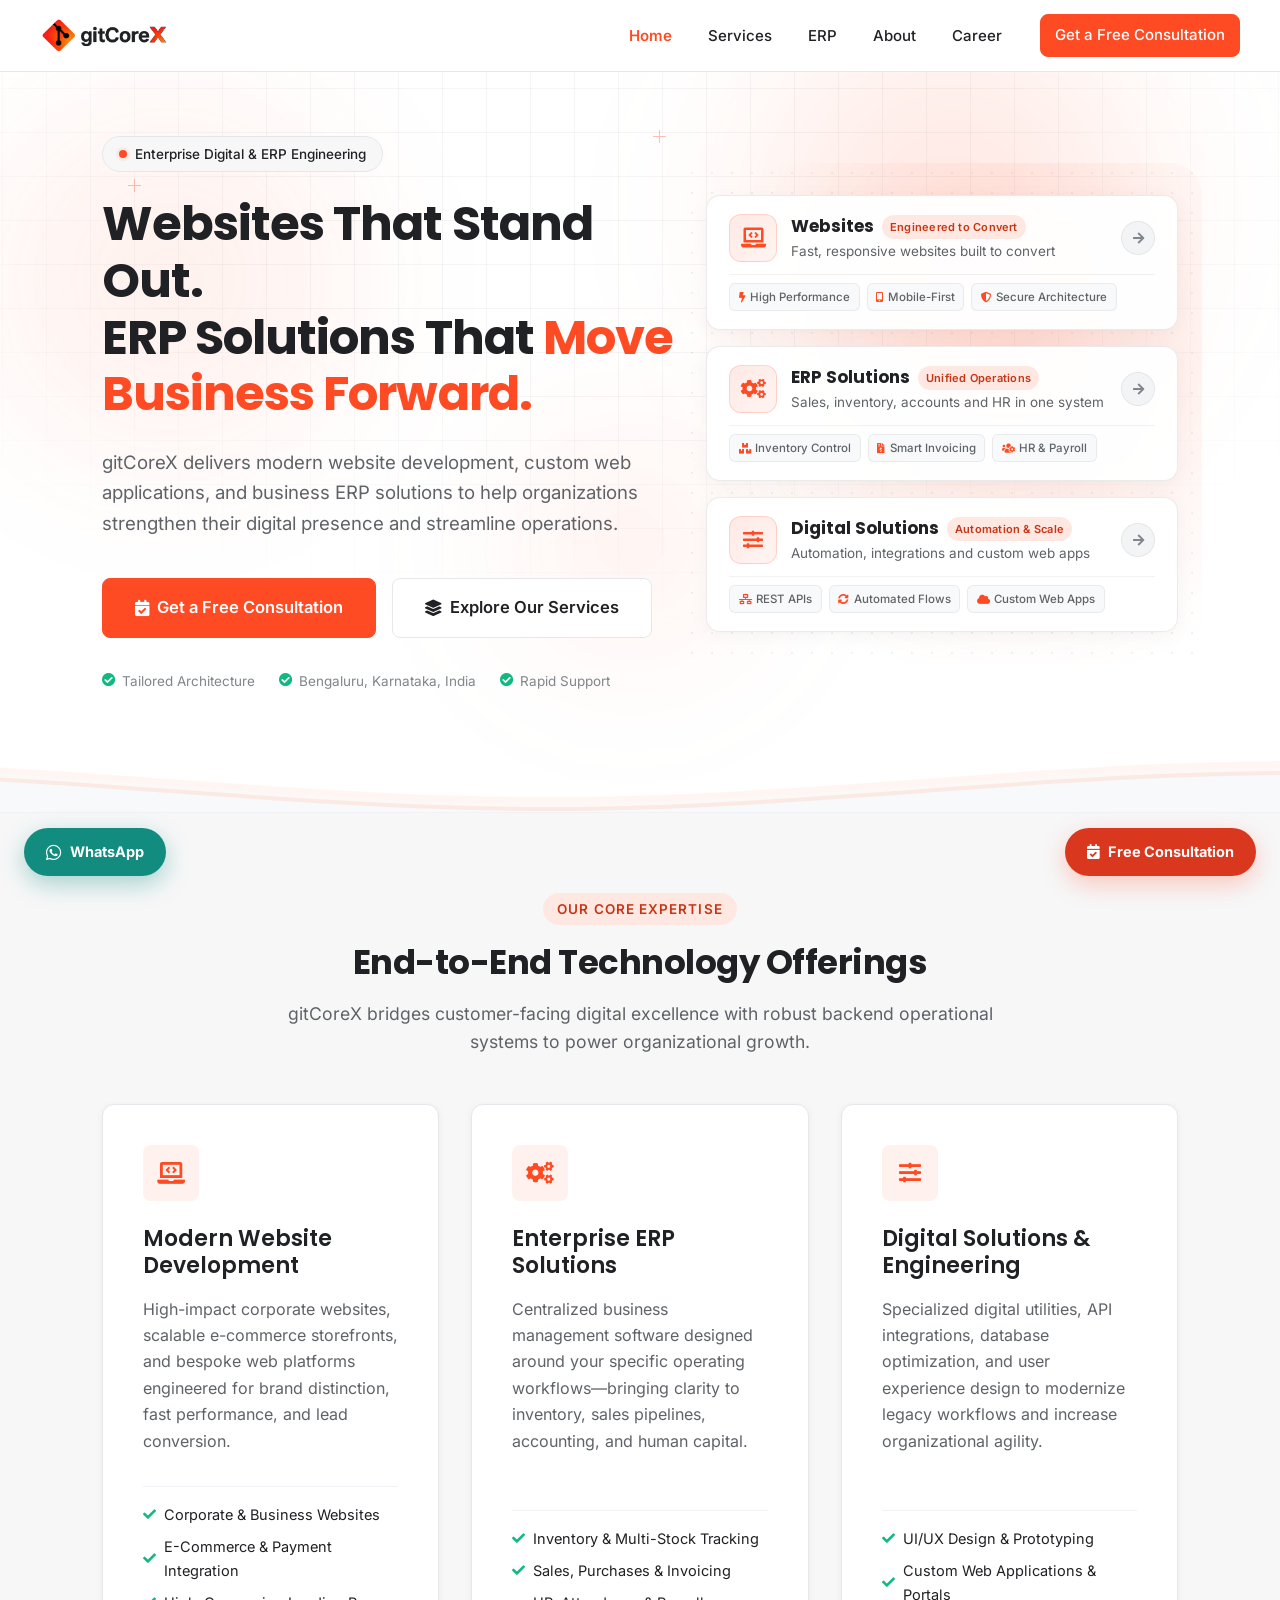
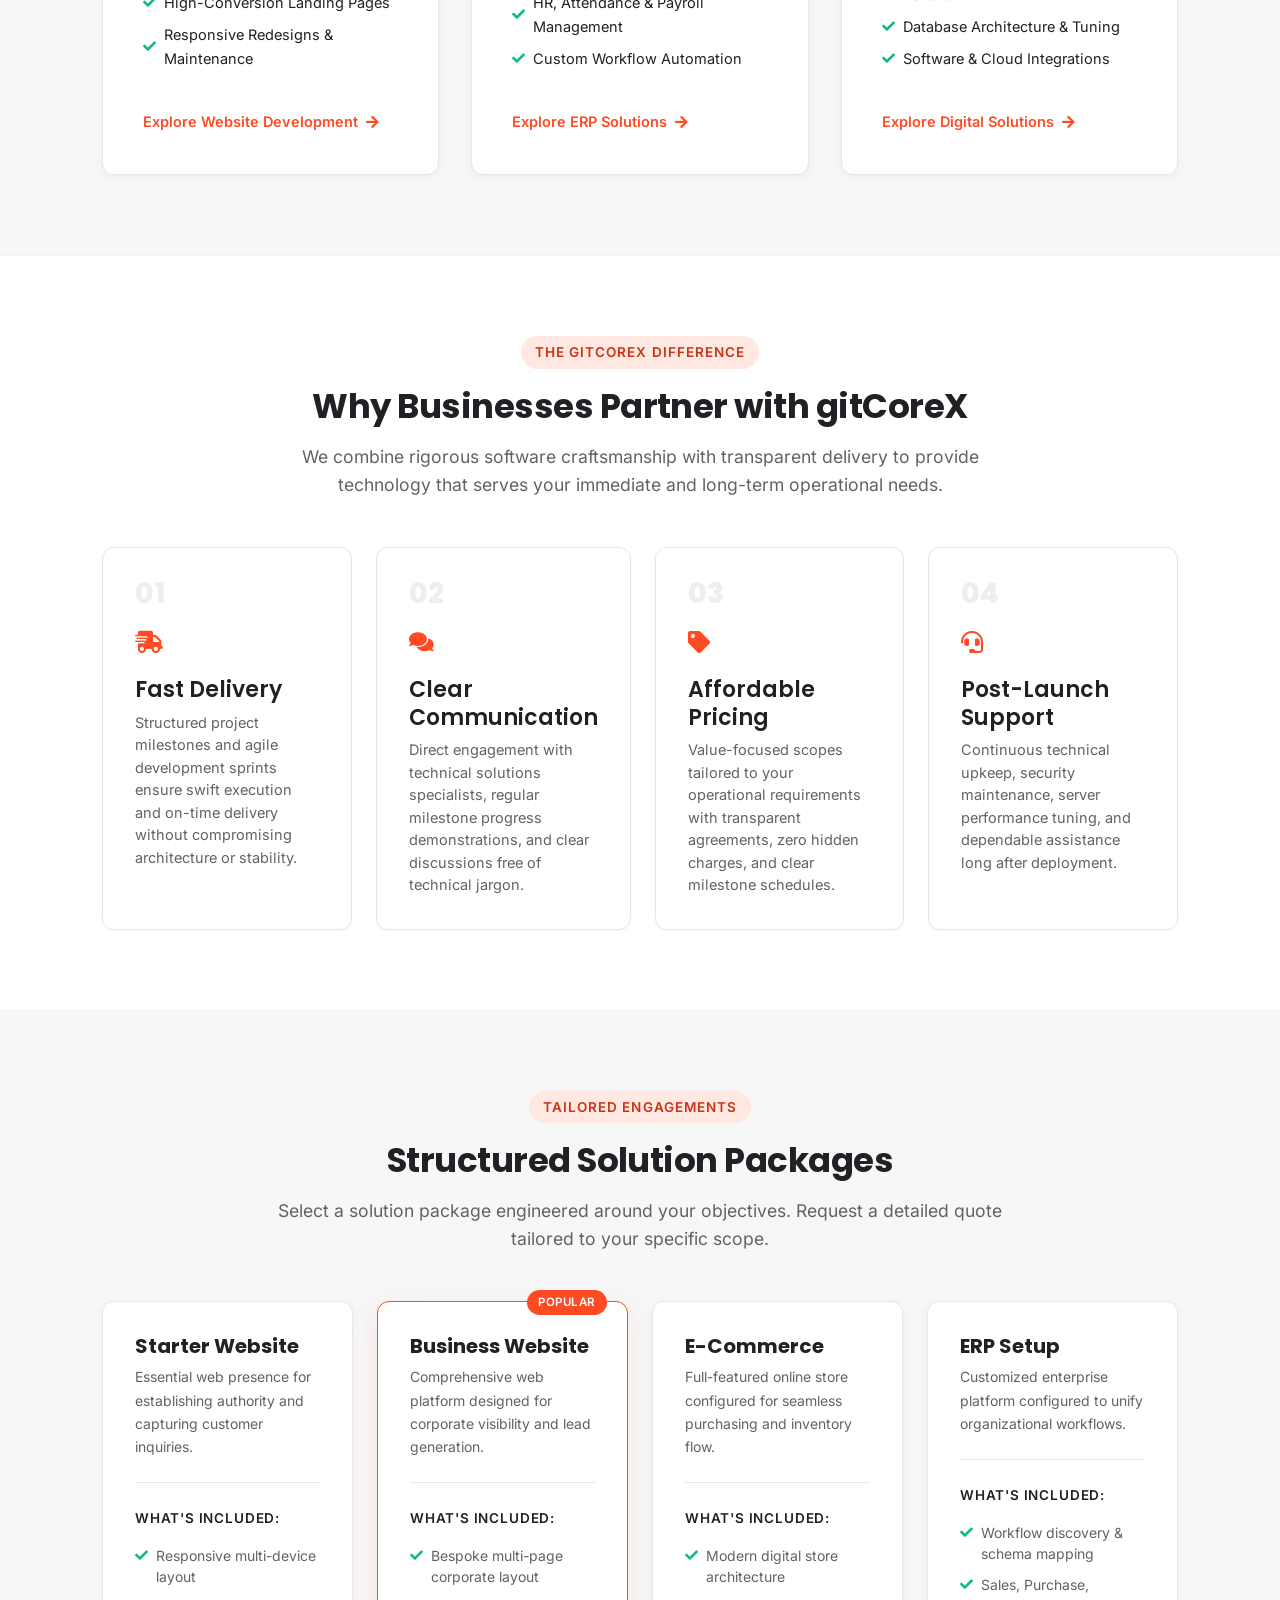
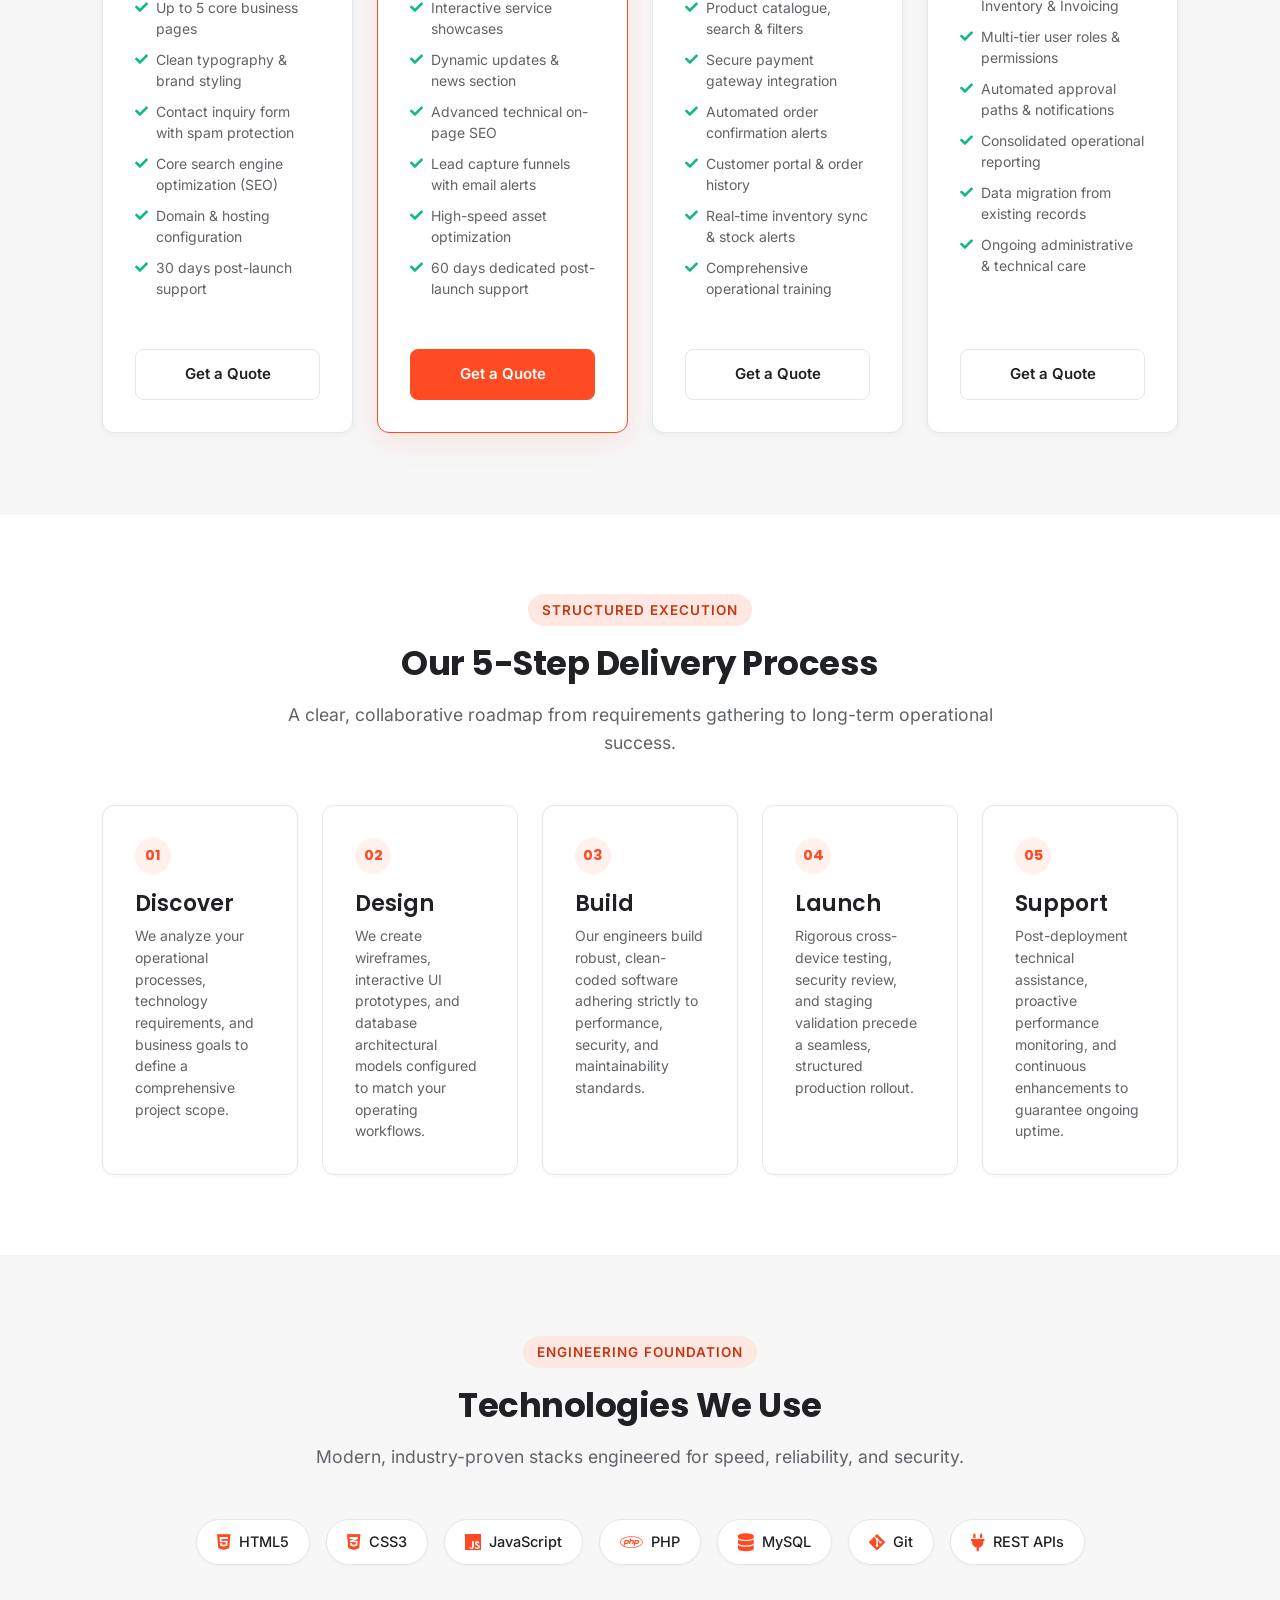
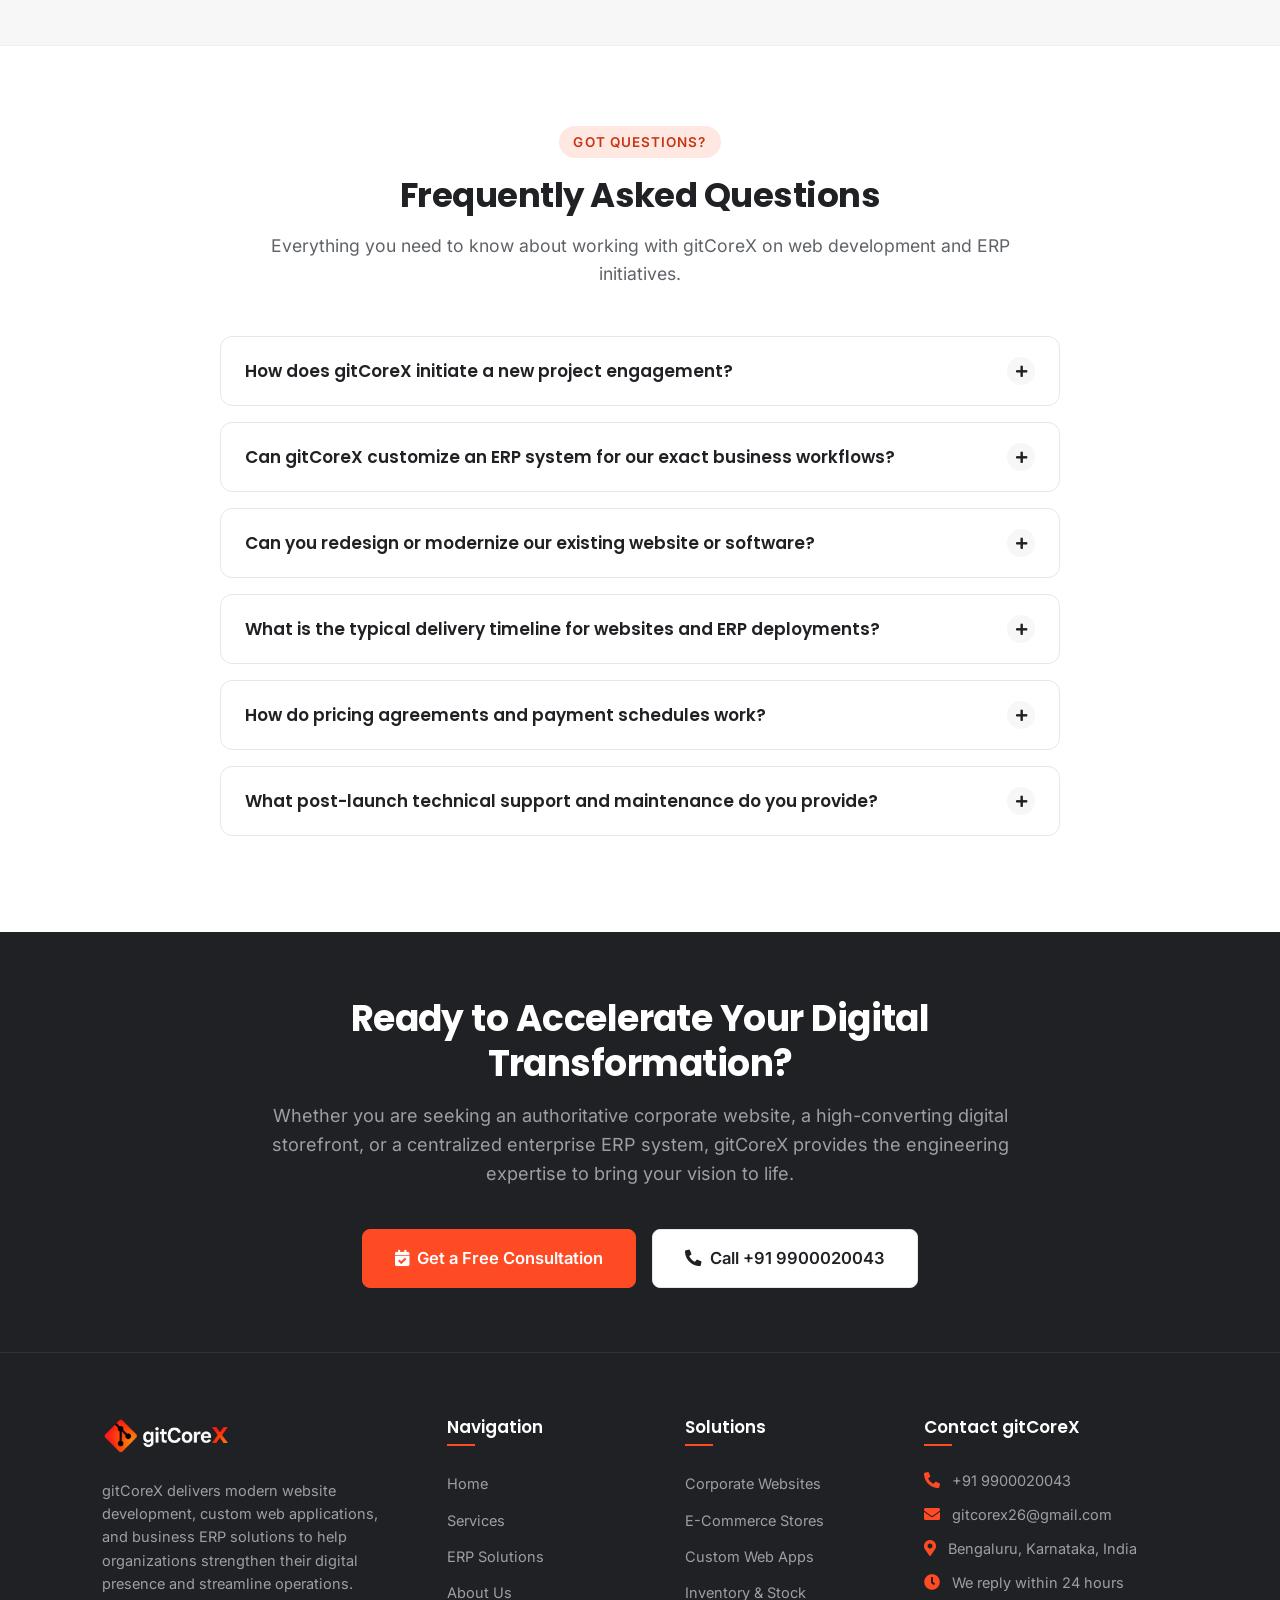
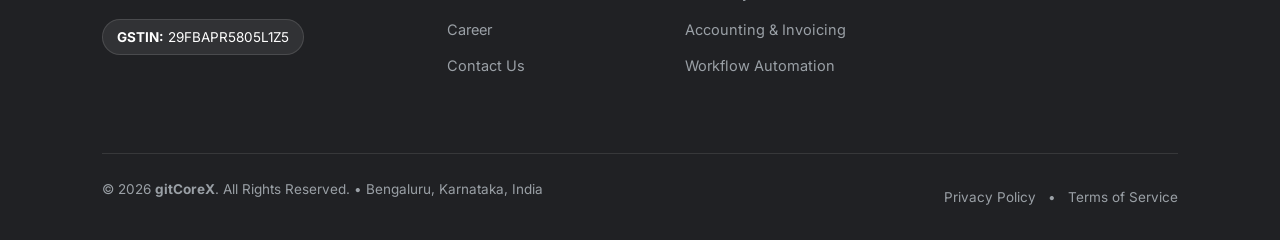
==== commit f1fb218e: "Implement Option 1: 3D interactive card parallax tilt, specular glare, and multi-layer Z-depth" ====
--- a/index.html
+++ b/index.html
@@ -144,7 +144,8 @@
                     <div class="hero-cards-backdrop" aria-hidden="true"></div>
                     <div class="hero-card-stack">
                         <!-- Card 1: Websites -->
-                        <a href="services.html" class="hero-service-card hero-card-1" aria-label="Explore Website Development Services">
+                        <a href="services.html" class="hero-service-card hero-card-1" data-tilt aria-label="Explore Website Development Services">
+                            <div class="hero-card-glare" aria-hidden="true"></div>
                             <div class="hero-card-header">
                                 <div class="hero-card-icon-wrap">
                                     <div class="hero-card-icon">
@@ -170,7 +171,8 @@
                         </a>
 
                         <!-- Card 2: ERP Solutions -->
-                        <a href="erp.html" class="hero-service-card hero-card-2" aria-label="Explore ERP Solutions">
+                        <a href="erp.html" class="hero-service-card hero-card-2" data-tilt aria-label="Explore ERP Solutions">
+                            <div class="hero-card-glare" aria-hidden="true"></div>
                             <div class="hero-card-header">
                                 <div class="hero-card-icon-wrap">
                                     <div class="hero-card-icon">
@@ -196,7 +198,8 @@
                         </a>
 
                         <!-- Card 3: Digital Solutions -->
-                        <a href="services.html#digital-solutions" class="hero-service-card hero-card-3" aria-label="Explore Digital Solutions & Automation">
+                        <a href="services.html#digital-solutions" class="hero-service-card hero-card-3" data-tilt aria-label="Explore Digital Solutions & Automation">
+                            <div class="hero-card-glare" aria-hidden="true"></div>
                             <div class="hero-card-header">
                                 <div class="hero-card-icon-wrap">
                                     <div class="hero-card-icon">
--- a/css/style.min.css
+++ b/css/style.min.css
@@ -1 +1 @@
-﻿@font-face{font-family:'Inter';font-style:normal;font-weight:400;font-display:swap;src:url('../fonts/inter-v18-latin-400.woff2') format('woff2');unicode-range:U+0000-00FF,U+0131,U+0152-0153,U+02BB-02BC,U+02C6,U+02DA,U+02DC,U+0304,U+0308,U+0329,U+2000-206F,U+20AC,U+2122,U+2191,U+2193,U+2212,U+2215,U+FEFF,U+FFFD}@font-face{font-family:'Inter';font-style:normal;font-weight:500;font-display:swap;src:url('../fonts/inter-v18-latin-500.woff2') format('woff2');unicode-range:U+0000-00FF,U+0131,U+0152-0153,U+02BB-02BC,U+02C6,U+02DA,U+02DC,U+0304,U+0308,U+0329,U+2000-206F,U+20AC,U+2122,U+2191,U+2193,U+2212,U+2215,U+FEFF,U+FFFD}@font-face{font-family:'Inter';font-style:normal;font-weight:600;font-display:swap;src:url('../fonts/inter-v18-latin-600.woff2') format('woff2');unicode-range:U+0000-00FF,U+0131,U+0152-0153,U+02BB-02BC,U+02C6,U+02DA,U+02DC,U+0304,U+0308,U+0329,U+2000-206F,U+20AC,U+2122,U+2191,U+2193,U+2212,U+2215,U+FEFF,U+FFFD}@font-face{font-family:'Inter';font-style:normal;font-weight:700;font-display:swap;src:url('../fonts/inter-v18-latin-700.woff2') format('woff2');unicode-range:U+0000-00FF,U+0131,U+0152-0153,U+02BB-02BC,U+02C6,U+02DA,U+02DC,U+0304,U+0308,U+0329,U+2000-206F,U+20AC,U+2122,U+2191,U+2193,U+2212,U+2215,U+FEFF,U+FFFD}@font-face{font-family:'Poppins';font-style:normal;font-weight:500;font-display:swap;src:url('../fonts/poppins-v21-latin-500.woff2') format('woff2');unicode-range:U+0000-00FF,U+0131,U+0152-0153,U+02BB-02BC,U+02C6,U+02DA,U+02DC,U+0304,U+0308,U+0329,U+2000-206F,U+20AC,U+2122,U+2191,U+2193,U+2212,U+2215,U+FEFF,U+FFFD}@font-face{font-family:'Poppins';font-style:normal;font-weight:600;font-display:swap;src:url('../fonts/poppins-v21-latin-600.woff2') format('woff2');unicode-range:U+0000-00FF,U+0131,U+0152-0153,U+02BB-02BC,U+02C6,U+02DA,U+02DC,U+0304,U+0308,U+0329,U+2000-206F,U+20AC,U+2122,U+2191,U+2193,U+2212,U+2215,U+FEFF,U+FFFD}@font-face{font-family:'Poppins';font-style:normal;font-weight:700;font-display:swap;src:url('../fonts/poppins-v21-latin-700.woff2') format('woff2');unicode-range:U+0000-00FF,U+0131,U+0152-0153,U+02BB-02BC,U+02C6,U+02DA,U+02DC,U+0304,U+0308,U+0329,U+2000-206F,U+20AC,U+2122,U+2191,U+2193,U+2212,U+2215,U+FEFF,U+FFFD}@font-face{font-family:'Poppins';font-style:normal;font-weight:800;font-display:swap;src:url('../fonts/poppins-v21-latin-800.woff2') format('woff2');unicode-range:U+0000-00FF,U+0131,U+0152-0153,U+02BB-02BC,U+02C6,U+02DA,U+02DC,U+0304,U+0308,U+0329,U+2000-206F,U+20AC,U+2122,U+2191,U+2193,U+2212,U+2215,U+FEFF,U+FFFD}:root{--brand-white:#FFFFFF;--brand-charcoal:#202124;--brand-charcoal-dark:#161719;--brand-charcoal-card:#282A2E;--brand-charcoal-muted:#3C4043;--brand-orange:#FF4B24;--brand-orange-hover:#E03E1A;--brand-orange-light:rgba(255,75,36,0.08);--brand-orange-glow:rgba(255,75,36,0.28);--bg-light:#F7F7F8;--bg-light-alt:#F1F3F5;--bg-card:#FFFFFF;--text-primary:#202124;--text-secondary:#5F6368;--text-muted:#80868B;--text-inverse:#FFFFFF;--text-inverse-muted:#9AA0A6;--border-color:#E5E7EB;--border-subtle:#F0F2F5;--border-dark:#374151;--shadow-xs:0 1px 3px rgba(0,0,0,0.04);--shadow-sm:0 2px 8px rgba(0,0,0,0.05);--shadow-md:0 4px 20px rgba(0,0,0,0.06);--shadow-lg:0 12px 32px rgba(0,0,0,0.08);--shadow-hover:0 16px 40px rgba(0,0,0,0.12);--space-1:0.8rem;--space-2:1.6rem;--space-3:2.4rem;--space-4:3.2rem;--space-5:4.0rem;--space-6:4.8rem;--space-8:6.4rem;--space-10:8.0rem;--space-12:9.6rem;--radius-sm:8px;--radius-md:12px;--radius-lg:16px;--radius-pill:9999px;--transition-fast:0.15s ease;--transition-base:0.25s ease;--transition-smooth:0.35s cubic-bezier(0.16,1,0.3,1)}*,*::before,*::after{box-sizing:border-box;margin:0;padding:0}html{font-size:62.5%;scroll-behavior:smooth;text-size-adjust:100%}body{font-family:'Inter',-apple-system,BlinkMacSystemFont,'Segoe UI',Roboto,Helvetica,Arial,sans-serif;font-size:1.6rem;line-height:1.65;color:var(--text-secondary);background-color:var(--brand-white);-webkit-font-smoothing:antialiased;-moz-osx-font-smoothing:grayscale;overflow-x:hidden}a{color:inherit;text-decoration:none;transition:color var(--transition-fast),background-color var(--transition-fast),border-color var(--transition-fast)}a:hover{color:var(--brand-orange)}a:focus-visible,button:focus-visible,input:focus-visible,select:focus-visible,textarea:focus-visible{outline:2px solid var(--brand-orange);outline-offset:3px;border-radius:4px}img{max-width:100%;height:auto;display:block}h1,h2,h3,h4,h5,h6,.font-heading{font-family:'Poppins',-apple-system,BlinkMacSystemFont,'Segoe UI',Roboto,sans-serif;color:var(--text-primary);font-weight:600;line-height:1.25}h1{font-size:4.4rem;font-weight:700;letter-spacing:-0.02em}h2{font-size:3.4rem;font-weight:700;letter-spacing:-0.015em}h3{font-size:2.2rem;font-weight:600}h4{font-size:1.8rem;font-weight:600}h5{font-size:1.6rem;font-weight:600}p{margin-bottom:var(--space-2)}p:last-child{margin-bottom:0}.container{width:100%;max-width:1240px;margin-left:auto;margin-right:auto;padding-left:var(--space-3);padding-right:var(--space-3)}.text-center{text-align:center}.text-left{text-align:left}.text-right{text-align:right}.highlight-orange{color:var(--brand-orange)}.text-brand-accent{color:var(--brand-orange) !important;font-weight:600}.text-brand-accent:hover{color:var(--brand-orange-hover) !important;text-decoration:underline}.section{padding-top:var(--space-10);padding-bottom:var(--space-10);position:relative}.section-white{background-color:var(--brand-white)}.section-light{background-color:var(--bg-light);border-top:1px solid var(--border-subtle);border-bottom:1px solid var(--border-subtle)}.section-charcoal{background-color:var(--brand-charcoal);color:var(--text-inverse)}.section-charcoal h2,.section-charcoal h3,.section-charcoal h4{color:var(--text-inverse)}.section-charcoal p{color:var(--text-inverse-muted)}.section-header{margin-bottom:var(--space-6)}.section-header.text-center{max-width:760px;margin-left:auto;margin-right:auto}.section-eyebrow{display:inline-flex;align-items:center;gap:var(--space-1);font-size:1.35rem;font-weight:600;text-transform:uppercase;letter-spacing:0.08em;color:#C73514;background:#FFE8E2;padding:0.5rem 1.4rem;border-radius:var(--radius-pill);margin-bottom:var(--space-2)}.section-charcoal .section-eyebrow{background:rgba(255,75,36,0.15);color:#FF704E}.section-title{margin-bottom:var(--space-2)}.section-subtitle{font-size:1.75rem;color:var(--text-secondary);line-height:1.6}.btn{display:inline-flex;align-items:center;justify-content:center;gap:0.8rem;font-family:'Inter',sans-serif;font-weight:600;font-size:1.5rem;padding:1.2rem 2.4rem;border-radius:var(--radius-sm);border:1px solid transparent;cursor:pointer;transition:all var(--transition-base);text-align:center;white-space:nowrap}.btn-primary{position:relative;overflow:hidden;background-color:var(--brand-orange);color:#FFFFFF !important;border-color:var(--brand-orange)}.btn-primary::after{content:'';position:absolute;top:-50%;left:-75%;width:50%;height:200%;background:linear-gradient( 90deg,rgba(255,255,255,0) 0%,rgba(255,255,255,0.28) 50%,rgba(255,255,255,0) 100% );transform:rotate(25deg);transition:none;pointer-events:none}.btn-primary:hover::after{left:135%;transition:left 0.75s ease-in-out}.btn-primary:hover{background-color:var(--brand-orange-hover);border-color:var(--brand-orange-hover);transform:translateY(-2px);box-shadow:0 8px 24px var(--brand-orange-glow)}.btn-secondary{background-color:var(--brand-white);color:var(--brand-charcoal) !important;border-color:var(--border-color)}.btn-secondary:hover{background-color:var(--bg-light);border-color:var(--brand-charcoal);transform:translateY(-2px);box-shadow:var(--shadow-sm)}.btn-outline{background-color:transparent;color:var(--brand-charcoal) !important;border-color:var(--border-color)}.btn-outline:hover{background-color:var(--brand-charcoal);color:#FFFFFF !important;border-color:var(--brand-charcoal);transform:translateY(-2px)}.btn-charcoal{background-color:var(--brand-charcoal);color:#FFFFFF !important}.btn-charcoal:hover{background-color:var(--brand-charcoal-dark);transform:translateY(-2px);box-shadow:0 4px 16px rgba(32,33,36,0.25)}.btn-sm{font-size:1.35rem;padding:0.8rem 1.6rem}.btn-lg{font-size:1.65rem;padding:1.5rem 3.2rem}.btn-full{width:100%}.scroll-progress-bar{position:fixed;top:0;left:0;width:0%;height:3px;background:linear-gradient(90deg,#FF4B24 0%,#FF7850 100%);box-shadow:0 0 10px rgba(255,75,36,0.65);z-index:10005;pointer-events:none;transition:width 0.08s ease-out}.header{position:fixed;top:0;left:0;right:0;height:72px;background-color:rgba(255,255,255,0.98);backdrop-filter:blur(12px);-webkit-backdrop-filter:blur(12px);border-bottom:1px solid var(--border-color);z-index:1000;display:flex;align-items:center;justify-content:space-between;padding:0 var(--space-5);transition:background-color var(--transition-base),box-shadow var(--transition-base),height var(--transition-base),border-color var(--transition-base)}.header.header-scrolled{background-color:rgba(255,255,255,0.92);backdrop-filter:blur(16px);-webkit-backdrop-filter:blur(16px);border-bottom-color:rgba(0,0,0,0.08);box-shadow:0 4px 24px rgba(0,0,0,0.06);height:68px}.header .logo img{height:38px;width:auto;object-fit:contain}.navbar ul{list-style:none;display:flex;align-items:center;gap:var(--space-1)}.navbar ul li a{font-size:1.5rem;font-weight:500;color:var(--text-primary);padding:0.8rem 1.4rem;border-radius:var(--radius-sm);transition:color var(--transition-fast),background-color var(--transition-fast)}.navbar ul li a:hover{color:var(--brand-orange);background-color:var(--bg-light)}.navbar ul li a.active{color:var(--brand-orange);font-weight:600}.nav-cta-btn{margin-left:var(--space-2)}.menu-toggle{display:none;background:transparent;border:none;font-size:2.2rem;color:var(--brand-charcoal);cursor:pointer;padding:0.8rem;border-radius:var(--radius-sm)}.mobile-nav-backdrop{display:none;position:fixed;top:0;left:0;width:100vw;height:100vh;background:rgba(0,0,0,0.45);backdrop-filter:blur(4px);z-index:998}.mobile-nav-backdrop.active{display:block}.hero{position:relative;padding-top:calc(72px + var(--space-8));padding-bottom:calc(var(--space-10) + 40px);background:#FFFFFF;overflow:hidden}.hero > .container{position:relative;z-index:2}.hero-bg-ambient{position:absolute;inset:0;pointer-events:none;z-index:0;overflow:hidden}.hero-bg-grid{position:absolute;inset:0;background-image:linear-gradient(to right,rgba(32,33,36,0.045) 1px,transparent 1px),linear-gradient(to bottom,rgba(32,33,36,0.045) 1px,transparent 1px);background-size:44px 44px;background-position:center top;-webkit-mask-image:radial-gradient(ellipse 85% 65% at 50% 25%,#000000 35%,transparent 82%);mask-image:radial-gradient(ellipse 85% 65% at 50% 25%,#000000 35%,transparent 82%)}.hero-ambient-orb{position:absolute;border-radius:50%;pointer-events:none;will-change:transform}.hero-orb-1{top:-80px;right:3%;width:580px;height:580px;background:radial-gradient(circle,rgba(255,75,36,0.17) 0%,rgba(255,120,80,0.07) 45%,transparent 70%);filter:blur(65px);-webkit-filter:blur(65px);animation:floatOrb1 14s ease-in-out infinite alternate}.hero-orb-2{top:30px;left:-80px;width:500px;height:500px;background:radial-gradient(circle,rgba(255,120,80,0.12) 0%,rgba(255,75,36,0.04) 50%,transparent 72%);filter:blur(55px);-webkit-filter:blur(55px);animation:floatOrb2 18s ease-in-out infinite alternate}.hero-orb-3{bottom:80px;left:32%;width:440px;height:380px;background:radial-gradient(circle,rgba(255,75,36,0.07) 0%,rgba(255,150,100,0.02) 55%,transparent 75%);filter:blur(50px);-webkit-filter:blur(50px);animation:floatOrb3 20s ease-in-out infinite alternate}.hero-grid-cross{position:absolute;width:13px;height:13px;pointer-events:none;opacity:0.35}.hero-grid-cross::before,.hero-grid-cross::after{content:'';position:absolute;background:var(--brand-orange)}.hero-grid-cross::before{top:6px;left:0;width:13px;height:1px}.hero-grid-cross::after{top:0;left:6px;width:1px;height:13px}.cross-1{top:22%;left:10%}.cross-2{top:16%;right:48%}.cross-3{top:54%;right:12%}@keyframes floatOrb1{0%{transform:translate3d(0,0,0) scale(1)}50%{transform:translate3d(-30px,25px,0) scale(1.06)}100%{transform:translate3d(20px,-20px,0) scale(0.96)}}@keyframes floatOrb2{0%{transform:translate3d(0,0,0) scale(1)}50%{transform:translate3d(25px,-30px,0) scale(1.08)}100%{transform:translate3d(-20px,20px,0) scale(0.94)}}@keyframes floatOrb3{0%{transform:translate3d(0,0,0) scale(1)}50%{transform:translate3d(-20px,-25px,0) scale(1.05)}100%{transform:translate3d(25px,15px,0) scale(0.95)}}@media (prefers-reduced-motion:reduce){.hero-orb-1,.hero-orb-2,.hero-orb-3{animation:none}}.hero-grid{position:relative;z-index:2;display:grid;grid-template-columns:1.15fr 0.95fr;gap:var(--space-6);align-items:center}.hero-content{max-width:640px}.hero-pill{display:inline-flex;align-items:center;gap:var(--space-1);background:var(--bg-light);border:1px solid var(--border-color);padding:0.6rem 1.6rem;border-radius:var(--radius-pill);font-size:1.35rem;font-weight:500;color:var(--text-primary);margin-bottom:var(--space-3)}.pill-dot{width:8px;height:8px;background:var(--brand-orange);border-radius:50%;display:inline-block;box-shadow:0 0 0 3px var(--brand-orange-light)}.hero-title{font-size:4.8rem;font-weight:700;line-height:1.18;margin-bottom:var(--space-3);color:var(--brand-charcoal)}.hero-desc{font-size:1.85rem;color:var(--text-secondary);line-height:1.65;margin-bottom:var(--space-5)}.hero-cta-group{display:flex;flex-wrap:wrap;gap:var(--space-2);align-items:center;margin-bottom:var(--space-4)}.hero-trust-row{display:flex;align-items:center;gap:var(--space-3);font-size:1.35rem;color:var(--text-muted)}.hero-trust-item{display:inline-flex;align-items:center;gap:0.6rem}.hero-trust-item i{color:#10B981}.hero-visual{position:relative;display:flex;align-items:center;justify-content:center;width:100%}.hero-cards-backdrop{position:absolute;inset:-32px -24px;border-radius:32px;background:radial-gradient(circle at 65% 40%,rgba(255,75,36,0.16) 0%,rgba(255,75,36,0.04) 50%,transparent 72%),radial-gradient(rgba(32,33,36,0.06) 1.2px,transparent 1.2px);background-size:100% 100%,20px 20px;pointer-events:none;z-index:0}.hero-card-stack{position:relative;z-index:1;display:flex;flex-direction:column;gap:1.6rem;width:100%;max-width:500px}.hero-service-card{position:relative;display:flex;flex-direction:column;gap:1.2rem;padding:1.8rem 2.2rem;background:rgba(255,255,255,0.95);backdrop-filter:blur(10px);-webkit-backdrop-filter:blur(10px);border:1px solid rgba(0,0,0,0.08);border-radius:14px;box-shadow:0 4px 20px rgba(0,0,0,0.04),0 1px 3px rgba(0,0,0,0.02);text-decoration:none;color:inherit;overflow:hidden;transition:transform 0.28s cubic-bezier(0.16,1,0.3,1),box-shadow 0.28s cubic-bezier(0.16,1,0.3,1),border-color 0.28s ease;animation:heroCardFadeIn 0.6s cubic-bezier(0.16,1,0.3,1) both}.hero-service-card::before{content:'';position:absolute;top:0;left:0;right:0;height:3px;background:linear-gradient(90deg,transparent,#FF4B24,transparent);opacity:0;transform:scaleX(0.4);transition:opacity 0.3s ease,transform 0.3s cubic-bezier(0.16,1,0.3,1)}.hero-card-1{animation-delay:0.08s}.hero-card-2{animation-delay:0.18s}.hero-card-3{animation-delay:0.28s}.hero-service-card:hover{transform:translateY(-5px);border-color:rgba(255,75,36,0.35);box-shadow:0 16px 36px rgba(0,0,0,0.08),0 4px 18px rgba(255,75,36,0.12)}.hero-service-card:hover::before{opacity:1;transform:scaleX(1)}.hero-card-header{display:flex;align-items:center;gap:1.4rem;width:100%}.hero-card-icon-wrap{flex-shrink:0}.hero-card-icon{width:48px;height:48px;border-radius:12px;background:linear-gradient(135deg,rgba(255,75,36,0.12) 0%,rgba(255,75,36,0.06) 100%);border:1px solid rgba(255,75,36,0.18);color:var(--brand-orange);display:flex;align-items:center;justify-content:center;font-size:2rem;transition:background var(--transition-fast),color var(--transition-fast),transform var(--transition-fast),box-shadow var(--transition-fast)}.hero-service-card:hover .hero-card-icon{background:linear-gradient(135deg,#FF4B24 0%,#FF6842 100%);color:#FFFFFF;border-color:transparent;transform:scale(1.06);box-shadow:0 6px 16px rgba(255,75,36,0.35)}.hero-card-heading-group{flex:1;min-width:0}.hero-card-top-meta{display:flex;align-items:center;gap:0.8rem;margin-bottom:0.3rem;flex-wrap:wrap}.hero-card-title{font-family:'Poppins',sans-serif;font-size:1.7rem;font-weight:700;color:var(--brand-charcoal);line-height:1.25;transition:color var(--transition-fast)}.hero-service-card:hover .hero-card-title{color:var(--brand-orange)}.hero-card-badge{font-size:1.1rem;font-weight:600;color:#C73514;background:#FFE8E2;padding:0.25rem 0.8rem;border-radius:var(--radius-pill);letter-spacing:0.02em;white-space:nowrap}.hero-card-text{font-size:1.35rem;color:var(--text-secondary);line-height:1.4;margin:0}.hero-card-arrow-wrap{flex-shrink:0}.hero-card-arrow{width:34px;height:34px;border-radius:50%;background:#F3F4F6;border:1px solid rgba(0,0,0,0.06);color:var(--text-muted);display:flex;align-items:center;justify-content:center;font-size:1.3rem;transition:all 0.24s cubic-bezier(0.16,1,0.3,1)}.hero-service-card:hover .hero-card-arrow{background:var(--brand-orange);border-color:var(--brand-orange);color:#FFFFFF;transform:translateX(4px);box-shadow:0 4px 12px rgba(255,75,36,0.35)}.hero-card-tags{display:flex;align-items:center;gap:0.7rem;flex-wrap:wrap;padding-top:0.8rem;border-top:1px solid rgba(0,0,0,0.05)}.hero-card-tag{display:inline-flex;align-items:center;gap:0.45rem;font-size:1.15rem;font-weight:500;color:var(--text-secondary);background:#F8F9FA;border:1px solid rgba(0,0,0,0.06);padding:0.35rem 0.85rem;border-radius:6px;transition:background-color var(--transition-fast),border-color var(--transition-fast),color var(--transition-fast)}.hero-card-tag i{color:var(--brand-orange);font-size:1.05rem}.hero-service-card:hover .hero-card-tag{background:#FFFFFF;border-color:rgba(255,75,36,0.25);color:var(--brand-charcoal)}@keyframes heroCardFadeIn{from{opacity:0;transform:translateY(18px)}to{opacity:1;transform:translateY(0)}}.hero-wave-divider{position:absolute;bottom:0;left:0;width:100%;overflow:hidden;line-height:0;z-index:2;pointer-events:none}.hero-waves{position:relative;width:100%;height:56px;margin-bottom:-1px;min-height:44px;max-height:72px;display:block}.parallax-waves > use{animation:moveForever 22s cubic-bezier(0.55,0.5,0.45,0.5) infinite}.wave-layer-1{fill:rgba(255,75,36,0.05);animation-delay:-2s;animation-duration:9s}.wave-layer-2{fill:rgba(248,249,250,0.5);animation-delay:-3s;animation-duration:13s}.wave-layer-3{fill:rgba(255,75,36,0.09);animation-delay:-4s;animation-duration:17s}.wave-layer-4{fill:#F8F9FA;animation-delay:-5s;animation-duration:22s}@keyframes moveForever{0%{transform:translate3d(-90px,0,0)}100%{transform:translate3d(85px,0,0)}}.services-summary-grid{display:grid;grid-template-columns:repeat(3,1fr);gap:var(--space-4)}.service-summary-card{background:var(--brand-white);border:1px solid var(--border-color);border-radius:var(--radius-md);padding:var(--space-5);box-shadow:var(--shadow-sm);transition:transform var(--transition-base),box-shadow var(--transition-base),border-color var(--transition-base);display:flex;flex-direction:column}.service-summary-card:hover{transform:translateY(-4px);box-shadow:var(--shadow-lg);border-color:#D1D5DB}.service-card-icon-wrap{width:56px;height:56px;background:var(--brand-orange-light);border-radius:var(--radius-sm);display:flex;align-items:center;justify-content:center;color:var(--brand-orange);font-size:2.2rem;margin-bottom:var(--space-3);transition:background-color var(--transition-fast),color var(--transition-fast)}.service-summary-card:hover .service-card-icon-wrap{background:var(--brand-orange);color:#FFFFFF}.service-summary-card h3{margin-bottom:var(--space-2)}.service-summary-card p{color:var(--text-secondary);margin-bottom:var(--space-4);flex-grow:1}.service-feature-checklist{list-style:none;margin-bottom:var(--space-4);padding-top:var(--space-2);border-top:1px solid var(--border-subtle)}.service-feature-checklist li{font-size:1.45rem;color:var(--brand-charcoal);margin-bottom:0.8rem;display:flex;align-items:center;gap:0.8rem}.service-feature-checklist li i{color:#10B981;font-size:1.3rem}.card-cta-link{display:inline-flex;align-items:center;gap:0.8rem;font-size:1.45rem;font-weight:600;color:var(--brand-orange);margin-top:auto}.card-cta-link:hover{color:var(--brand-orange-hover);transform:translateX(3px)}.why-grid{display:grid;grid-template-columns:repeat(4,1fr);gap:var(--space-3)}.why-card{background:var(--brand-white);border:1px solid var(--border-color);border-radius:var(--radius-md);padding:var(--space-4);box-shadow:var(--shadow-xs);transition:transform var(--transition-base),box-shadow var(--transition-base)}.why-card:hover{transform:translateY(-4px);box-shadow:var(--shadow-md);border-color:#D1D5DB}.why-card-number{font-family:'Poppins',sans-serif;font-size:2.8rem;font-weight:800;color:rgba(32,33,36,0.08);line-height:1;margin-bottom:var(--space-2)}.why-card-icon{font-size:2.2rem;color:var(--brand-orange);margin-bottom:var(--space-2)}.why-card h3,.why-card h4{margin-bottom:var(--space-1);color:var(--brand-charcoal)}.why-card p{font-size:1.45rem;color:var(--text-secondary);line-height:1.55}.packages-grid{display:grid;grid-template-columns:repeat(4,1fr);gap:var(--space-3)}.package-card{background:var(--brand-white);border:1px solid var(--border-color);border-radius:var(--radius-md);padding:var(--space-4);box-shadow:var(--shadow-sm);display:flex;flex-direction:column;position:relative;transition:transform var(--transition-base),box-shadow var(--transition-base),border-color var(--transition-base)}.package-card:hover{transform:translateY(-4px);box-shadow:var(--shadow-lg);border-color:#CBD5E1}.package-card.package-highlight{border-color:var(--brand-orange);box-shadow:0 8px 30px rgba(255,75,36,0.12)}.package-badge-tag{position:absolute;top:-12px;right:20px;background:var(--brand-orange);color:#FFFFFF;font-size:1.15rem;font-weight:600;padding:0.3rem 1.1rem;border-radius:var(--radius-pill);text-transform:uppercase;letter-spacing:0.05em}.package-header{margin-bottom:var(--space-3);padding-bottom:var(--space-3);border-bottom:1px solid var(--border-color)}.package-name{font-size:2rem;font-weight:700;color:var(--brand-charcoal);margin-bottom:0.6rem}.package-desc{font-size:1.4rem;color:var(--text-secondary);min-height:48px}.package-includes-title{font-size:1.35rem;font-weight:600;text-transform:uppercase;letter-spacing:0.06em;color:var(--brand-charcoal);margin-bottom:var(--space-2)}.package-list{list-style:none;margin-bottom:var(--space-5);flex-grow:1}.package-list li{font-size:1.4rem;color:var(--text-secondary);margin-bottom:1rem;display:flex;align-items:flex-start;gap:0.8rem;line-height:1.5}.package-list li i{color:#10B981;font-size:1.3rem;margin-top:0.35rem;flex-shrink:0}.package-cta{margin-top:auto}.process-grid{display:grid;grid-template-columns:repeat(5,1fr);gap:var(--space-3);position:relative}.process-step-card{background:var(--brand-white);border:1px solid var(--border-color);border-radius:var(--radius-md);padding:var(--space-4);box-shadow:var(--shadow-xs);position:relative;transition:transform var(--transition-base),box-shadow var(--transition-base)}.process-step-card:hover{transform:translateY(-4px);box-shadow:var(--shadow-md);border-color:#CBD5E1}.step-number-pill{width:36px;height:36px;background:var(--brand-orange-light);color:var(--brand-orange);border-radius:50%;display:flex;align-items:center;justify-content:center;font-family:'Poppins',sans-serif;font-weight:700;font-size:1.45rem;margin-bottom:var(--space-2)}.process-step-card h3,.process-step-card h4{margin-bottom:0.8rem;color:var(--brand-charcoal)}.process-step-card p{font-size:1.4rem;color:var(--text-secondary);line-height:1.55}.tech-row-wrap{display:flex;flex-wrap:wrap;align-items:center;justify-content:center;gap:var(--space-2)}.tech-pill-badge{display:inline-flex;align-items:center;gap:0.8rem;background:var(--brand-white);border:1px solid var(--border-color);padding:1rem 2rem;border-radius:var(--radius-pill);font-size:1.45rem;font-weight:500;color:var(--brand-charcoal);box-shadow:var(--shadow-xs);transition:transform var(--transition-fast),border-color var(--transition-fast),box-shadow var(--transition-fast)}.tech-pill-badge:hover{transform:translateY(-2px);border-color:var(--brand-orange);box-shadow:var(--shadow-sm);color:var(--brand-orange)}.tech-pill-badge i{font-size:1.8rem;color:var(--brand-orange)}.faq-accordion-wrap{max-width:840px;margin:0 auto}.faq-item{background:var(--brand-white);border:1px solid var(--border-color);border-radius:var(--radius-md);margin-bottom:var(--space-2);overflow:hidden;transition:border-color var(--transition-fast),box-shadow var(--transition-fast)}.faq-item:hover{border-color:#D1D5DB}.faq-item.active{border-color:#CBD5E1;box-shadow:var(--shadow-sm)}.faq-question{width:100%;background:transparent;border:none;text-align:left;padding:2rem 2.4rem;display:flex;align-items:center;justify-content:space-between;gap:var(--space-2);cursor:pointer;font-family:'Poppins',sans-serif;font-size:1.7rem;font-weight:600;color:var(--brand-charcoal)}.faq-toggle-icon{width:28px;height:28px;border-radius:50%;background:var(--bg-light);display:flex;align-items:center;justify-content:center;color:var(--brand-charcoal);font-size:1.3rem;flex-shrink:0;transition:transform var(--transition-base),background-color var(--transition-base),color var(--transition-base)}.faq-item.active .faq-toggle-icon{transform:rotate(45deg);background:var(--brand-orange);color:#FFFFFF}.faq-answer{display:none;padding:0 2.4rem 2.4rem 2.4rem;font-size:1.55rem;color:var(--text-secondary);line-height:1.65;border-top:1px solid var(--border-subtle);padding-top:1.6rem}.cta-banner-section{background:var(--brand-charcoal);color:#FFFFFF;padding:var(--space-8) 0;position:relative;overflow:hidden}.cta-banner-content{max-width:800px;margin:0 auto;text-align:center}.cta-banner-content h2{color:#FFFFFF;font-size:3.6rem;margin-bottom:var(--space-2)}.cta-banner-content p{color:var(--text-inverse-muted);font-size:1.8rem;margin-bottom:var(--space-5);line-height:1.6}.cta-banner-actions{display:flex;flex-wrap:wrap;gap:var(--space-2);justify-content:center}.page-hero{padding-top:calc(72px + var(--space-6));padding-bottom:var(--space-6);background:linear-gradient(180deg,#FFFFFF 0%,#F9FAFB 100%);border-bottom:1px solid var(--border-color)}.page-hero-content{max-width:780px}.page-hero-title{font-size:4rem;margin-bottom:var(--space-2)}.page-hero-subtitle{font-size:1.85rem;color:var(--text-secondary);line-height:1.6}.services-full-grid{display:grid;grid-template-columns:repeat(3,1fr);gap:var(--space-4)}.service-full-card{background:var(--brand-white);border:1px solid var(--border-color);border-radius:var(--radius-md);padding:var(--space-4);box-shadow:var(--shadow-sm);transition:transform var(--transition-base),box-shadow var(--transition-base);display:flex;flex-direction:column}.service-full-card:hover{transform:translateY(-4px);box-shadow:var(--shadow-lg);border-color:#CBD5E1}.service-full-card-icon{width:48px;height:48px;background:var(--brand-orange-light);color:var(--brand-orange);border-radius:var(--radius-sm);display:flex;align-items:center;justify-content:center;font-size:2rem;margin-bottom:var(--space-2)}.service-full-card h3{font-size:2rem;margin-bottom:1rem}.service-full-card p{font-size:1.45rem;color:var(--text-secondary);margin-bottom:var(--space-3);flex-grow:1}.erp-modules-grid{display:grid;grid-template-columns:repeat(4,1fr);gap:var(--space-3)}.erp-module-card{background:var(--brand-white);border:1px solid var(--border-color);border-radius:var(--radius-md);padding:var(--space-4);box-shadow:var(--shadow-xs);transition:transform var(--transition-base),box-shadow var(--transition-base);display:flex;flex-direction:column}.erp-module-card:hover{transform:translateY(-4px);box-shadow:var(--shadow-md);border-color:#CBD5E1}.erp-card-category{font-size:1.15rem;font-weight:700;text-transform:uppercase;letter-spacing:0.08em;color:var(--brand-orange);margin-bottom:0.8rem}.erp-card-icon{font-size:2.4rem;color:var(--brand-charcoal);margin-bottom:var(--space-2)}.erp-module-card h3{font-size:1.85rem;margin-bottom:0.8rem}.erp-module-card p{font-size:1.4rem;color:var(--text-secondary);line-height:1.55;flex-grow:1}.about-pillars-grid{display:grid;grid-template-columns:repeat(2,1fr);gap:var(--space-4)}.about-pillar-card{background:var(--brand-white);border:1px solid var(--border-color);border-radius:var(--radius-md);padding:var(--space-5);box-shadow:var(--shadow-sm)}.about-pillar-card h3{margin-bottom:var(--space-2);display:flex;align-items:center;gap:var(--space-2)}.about-pillar-card h3 i{color:var(--brand-orange)}.about-credentials-box{background:var(--bg-light);border:1px solid var(--border-color);border-radius:var(--radius-md);padding:var(--space-4);margin-top:var(--space-5);display:flex;flex-wrap:wrap;align-items:center;justify-content:space-around;gap:var(--space-3)}.credential-item{display:flex;align-items:center;gap:1.2rem}.credential-item i{font-size:2.4rem;color:var(--brand-orange)}.credential-text strong{display:block;font-size:1.45rem;color:var(--brand-charcoal)}.credential-text span{font-size:1.35rem;color:var(--text-secondary)}.contact-layout-grid{display:grid;grid-template-columns:0.85fr 1.15fr;gap:var(--space-6);align-items:flex-start}.contact-info-panel{background:var(--brand-white);border:1px solid var(--border-color);border-radius:var(--radius-md);padding:var(--space-5);box-shadow:var(--shadow-sm)}.sla-banner{background:#ECFDF5;border:1px solid #A7F3D0;border-radius:var(--radius-sm);padding:1.2rem 1.6rem;display:flex;align-items:center;gap:1.2rem;color:#065F46;font-size:1.45rem;font-weight:600;margin-bottom:var(--space-4)}.sla-banner i{font-size:1.8rem;color:#059669}.contact-cards-stack{display:flex;flex-direction:column;gap:var(--space-3);margin-bottom:var(--space-4)}.contact-method-card{display:flex;align-items:flex-start;gap:1.4rem;padding:1.6rem;background:var(--bg-light);border:1px solid var(--border-color);border-radius:var(--radius-sm);transition:border-color var(--transition-fast),transform var(--transition-fast)}.contact-method-card:hover{border-color:var(--brand-orange);transform:translateX(4px)}.method-icon{width:44px;height:44px;background:var(--brand-white);border:1px solid var(--border-color);border-radius:8px;display:flex;align-items:center;justify-content:center;color:var(--brand-orange);font-size:1.8rem;flex-shrink:0}.method-details h4{font-size:1.55rem;margin-bottom:0.3rem;color:var(--brand-charcoal)}.method-details p{font-size:1.35rem;color:var(--text-muted);margin-bottom:0.4rem}.method-details a{font-size:1.5rem;font-weight:600;color:var(--brand-charcoal)}.method-details a:hover{color:var(--brand-orange)}.contact-form-panel{background:var(--brand-white);border:1px solid var(--border-color);border-radius:var(--radius-md);padding:var(--space-5);box-shadow:var(--shadow-md)}.form-header{margin-bottom:var(--space-4);padding-bottom:var(--space-3);border-bottom:1px solid var(--border-color)}.form-header h2{font-size:2.6rem;margin-bottom:0.6rem}.form-header p{font-size:1.45rem;color:var(--text-secondary)}.form-grid-2{display:grid;grid-template-columns:1fr 1fr;gap:var(--space-3)}.form-group{margin-bottom:var(--space-3)}.form-label{display:block;font-size:1.4rem;font-weight:600;color:var(--brand-charcoal);margin-bottom:0.6rem}.form-label .required{color:var(--brand-orange)}.form-control{width:100%;font-family:'Inter',sans-serif;font-size:1.5rem;padding:1.2rem 1.6rem;color:var(--brand-charcoal);background:#FFFFFF;border:1px solid var(--border-color);border-radius:var(--radius-sm);transition:border-color var(--transition-fast),box-shadow var(--transition-fast)}.form-control:focus{outline:none;border-color:var(--brand-orange);box-shadow:0 0 0 3px var(--brand-orange-light)}textarea.form-control{min-height:120px;resize:vertical}.form-hint{display:block;font-size:1.25rem;color:var(--text-muted);margin-top:0.4rem}.career-layout{max-width:820px;margin:0 auto}.career-roles-options{display:grid;grid-template-columns:1fr 1fr;gap:1rem;margin-top:0.8rem;margin-bottom:var(--space-3)}.role-radio-label{display:flex;align-items:center;gap:1rem;padding:1.2rem 1.6rem;background:var(--bg-light);border:1px solid var(--border-color);border-radius:var(--radius-sm);cursor:pointer;font-size:1.45rem;font-weight:500;color:var(--brand-charcoal);transition:border-color var(--transition-fast),background-color var(--transition-fast)}.role-radio-label:hover{border-color:var(--brand-orange);background:var(--brand-orange-light)}.role-radio-label input[type="radio"]{accent-color:var(--brand-orange);width:18px;height:18px}.file-upload-box{border:2px dashed var(--border-color);border-radius:var(--radius-sm);padding:var(--space-3);text-align:center;background:var(--bg-light);margin-bottom:var(--space-4);transition:border-color var(--transition-fast)}.file-upload-box:hover{border-color:var(--brand-orange)}.file-upload-box input[type="file"]{display:block;margin:1rem auto 0 auto;font-size:1.4rem;color:var(--text-secondary)}.status-page-main{padding-top:calc(72px + var(--space-8));padding-bottom:var(--space-10);min-height:80vh;display:flex;align-items:center;justify-content:center}.status-card-container{width:100%;max-width:640px;padding:0 var(--space-3)}.status-card{background:var(--brand-white);border:1px solid var(--border-color);border-radius:var(--radius-md);padding:var(--space-6);box-shadow:var(--shadow-lg);text-align:center}.status-icon-badge{width:68px;height:68px;border-radius:50%;display:flex;align-items:center;justify-content:center;font-size:2.8rem;margin:0 auto var(--space-3) auto}.badge-success{background:#ECFDF5;color:#10B981}.badge-error{background:#FEF2F2;color:#EF4444}.badge-warning{background:#FFF7ED;color:#F97316}.sla-badge{display:inline-flex;align-items:center;gap:0.6rem;font-size:1.35rem;font-weight:600;color:#065F46;background:#D1FAE5;padding:0.4rem 1.4rem;border-radius:var(--radius-pill);margin-bottom:var(--space-3)}.status-title{font-size:3rem;margin-bottom:var(--space-2)}.status-description{font-size:1.65rem;color:var(--text-secondary);line-height:1.65;margin-bottom:var(--space-4)}.summary-box{background:var(--bg-light);border:1px solid var(--border-color);border-radius:var(--radius-sm);padding:var(--space-3);margin-bottom:var(--space-4);text-align:left}.summary-item{display:flex;justify-content:space-between;padding:0.6rem 0;border-bottom:1px solid var(--border-subtle);font-size:1.45rem}.summary-item:last-child{border-bottom:none}.summary-label{color:var(--text-muted)}.summary-value{font-weight:600;color:var(--brand-charcoal)}.status-error-list{text-align:left;background:#FEF2F2;border:1px solid #FCA5A5;border-radius:var(--radius-sm);padding:1.4rem 2rem;margin-bottom:var(--space-4);list-style:none}.status-error-list li{font-size:1.45rem;color:#B91C1C;margin-bottom:0.6rem;display:flex;align-items:center;gap:0.8rem}.status-error-list li i{font-size:0.8rem}.status-actions{display:flex;gap:1rem;justify-content:center;flex-wrap:wrap}.footer{background-color:var(--brand-charcoal);color:var(--text-inverse);padding-top:var(--space-8);border-top:1px solid rgba(255,255,255,0.08)}.footer-grid{display:grid;grid-template-columns:1.4fr 0.9fr 0.9fr 1.2fr;gap:var(--space-6);margin-bottom:var(--space-8)}.footer-col-brand .footer-logo img{height:38px;width:auto;object-fit:contain;margin-bottom:var(--space-3)}.footer-desc{color:var(--text-inverse-muted);font-size:1.45rem;line-height:1.6;margin-bottom:var(--space-3)}.footer-meta-pill{display:inline-block;background:rgba(255,255,255,0.08);border:1px solid rgba(255,255,255,0.12);padding:0.6rem 1.4rem;border-radius:var(--radius-pill);font-size:1.35rem;color:#FFFFFF}.footer-heading{font-size:1.7rem;color:#FFFFFF;margin-bottom:var(--space-3);position:relative;padding-bottom:0.8rem}.footer-heading::after{content:'';position:absolute;bottom:0;left:0;width:28px;height:2px;background:var(--brand-orange)}.footer-nav-list{list-style:none}.footer-nav-list li{margin-bottom:1rem}.footer-nav-list li a{font-size:1.45rem;color:var(--text-inverse-muted);transition:color var(--transition-fast),padding-left var(--transition-fast)}.footer-nav-list li a:hover{color:#FFFFFF;padding-left:4px}.footer-contact-block .contact-line{display:flex;align-items:flex-start;gap:1.2rem;font-size:1.45rem;color:var(--text-inverse-muted);margin-bottom:1.2rem;line-height:1.5}.footer-contact-block .contact-line i{color:var(--brand-orange);font-size:1.6rem;margin-top:0.2rem;flex-shrink:0}.footer-contact-block .contact-line a{color:var(--text-inverse-muted)}.footer-contact-block .contact-line a:hover{color:#FFFFFF;text-decoration:underline}.footer-bottom-bar{border-top:1px solid rgba(255,255,255,0.1);padding:var(--space-3) 0;display:flex;align-items:center;justify-content:space-between;font-size:1.35rem;color:var(--text-inverse-muted)}.footer-legal-links{display:flex;align-items:center;gap:1.2rem}.footer-legal-links a{color:var(--text-inverse-muted)}.footer-legal-links a:hover{color:#FFFFFF;text-decoration:underline}.whatsapp-chat-btn{position:fixed;bottom:24px;left:24px;z-index:990;background:#128C7E;color:#FFFFFF !important;font-family:'Inter',sans-serif;font-weight:700;font-size:1.45rem;padding:1.2rem 2.2rem;border-radius:var(--radius-pill);box-shadow:0 8px 24px rgba(18,140,126,0.35);display:inline-flex;align-items:center;gap:0.8rem;text-decoration:none;transition:transform var(--transition-base),background-color var(--transition-base),box-shadow var(--transition-base)}.whatsapp-chat-btn:hover{background:#075E54;transform:translateY(-3px) scale(1.02);box-shadow:0 12px 30px rgba(18,140,126,0.45)}.whatsapp-chat-btn i{font-size:1.8rem}.sticky-consultation-btn{position:fixed;bottom:24px;right:24px;z-index:990;background:#D9381E;color:#FFFFFF !important;font-family:'Inter',sans-serif;font-weight:700;font-size:1.45rem;padding:1.2rem 2.2rem;border-radius:var(--radius-pill);box-shadow:0 8px 24px var(--brand-orange-glow);display:inline-flex;align-items:center;gap:0.8rem;transition:transform var(--transition-base),background-color var(--transition-base),box-shadow var(--transition-base)}.sticky-consultation-btn:hover{background:#BF2B13;transform:translateY(-3px) scale(1.02);box-shadow:0 12px 30px rgba(255,75,36,0.4)}.back-to-top{position:fixed;bottom:84px;right:24px;z-index:989;width:44px;height:44px;background:var(--brand-charcoal);color:#FFFFFF;border:1px solid var(--border-dark);border-radius:50%;cursor:pointer;display:flex;align-items:center;justify-content:center;font-size:1.6rem;opacity:0;visibility:hidden;transition:opacity var(--transition-base),visibility var(--transition-base),transform var(--transition-base);box-shadow:var(--shadow-md)}.back-to-top.show{opacity:1;visibility:visible}.back-to-top:hover{background:var(--brand-charcoal-dark);transform:translateY(-3px)}.reveal-on-scroll{opacity:0;transform:translateY(24px);transition:opacity 0.55s cubic-bezier(0.16,1,0.3,1),transform 0.55s cubic-bezier(0.16,1,0.3,1)}.reveal-on-scroll.is-revealed{opacity:1;transform:translateY(0)}@media (prefers-reduced-motion:reduce){*,*::before,*::after{animation-duration:0.01ms !important;animation-iteration-count:1 !important;transition-duration:0.01ms !important;scroll-behavior:auto !important}.reveal-on-scroll{opacity:1 !important;transform:none !important;transition:none !important}.hero-service-card{animation:none !important;opacity:1 !important;transform:none !important;transition:none !important}.parallax-waves > use{animation:none !important;transform:none !important}.hero-service-card:hover,.hero-service-card:hover .hero-card-icon,.hero-service-card:hover .hero-card-arrow,.service-summary-card:hover,.package-card:hover,.why-card:hover,.sticky-consultation-btn:hover{transform:none !important}}@media (max-width:1280px){.container{max-width:1140px;padding-left:var(--space-4);padding-right:var(--space-4)}.hero-grid{gap:var(--space-4)}.packages-grid{gap:var(--space-3)}.erp-modules-grid{gap:var(--space-2)}}@media (max-width:1024px){.hero-grid{grid-template-columns:1fr;gap:var(--space-5)}.hero-content{max-width:100%;text-align:center}.hero-cta-group,.hero-trust-row{justify-content:center}.services-summary-grid{grid-template-columns:1fr}.why-grid,.packages-grid,.erp-modules-grid{grid-template-columns:repeat(2,1fr)}.process-grid{grid-template-columns:1fr}.footer-grid{grid-template-columns:1fr 1fr}.contact-layout-grid{grid-template-columns:1fr}.services-full-grid{grid-template-columns:repeat(2,1fr)}}@media (max-width:768px){html{font-size:56.25%}.header{padding:0 var(--space-3)}.menu-toggle{display:block}.navbar{position:fixed;top:72px;left:0;width:100%;background:#FFFFFF;border-bottom:1px solid var(--border-color);padding:var(--space-3);box-shadow:0 10px 25px rgba(0,0,0,0.08);display:none}.navbar.is-open{display:block}.navbar ul{flex-direction:column;align-items:stretch;gap:0.6rem}.navbar ul li a{display:block;padding:1.2rem 1.6rem}.nav-cta-btn{margin-left:0;margin-top:0.8rem;text-align:center}.why-grid,.packages-grid,.erp-modules-grid,.services-full-grid,.about-pillars-grid{grid-template-columns:1fr}.form-grid-2,.career-roles-options{grid-template-columns:1fr}.footer-grid{grid-template-columns:1fr}.footer-bottom-bar{flex-direction:column;gap:1rem;text-align:center}.hero-title{font-size:3.6rem}.hero-card-stack{max-width:100%;margin:0 auto}.hero-cards-backdrop{inset:-12px -8px}.hero-waves{height:44px;min-height:38px}}@media (max-width:480px){.container{padding-left:var(--space-2);padding-right:var(--space-2)}.hero{padding-bottom:calc(var(--space-6) + 36px)}.hero-waves{height:34px;min-height:28px}.hero-title{font-size:2.8rem;line-height:1.25}.hero-desc{font-size:1.5rem}.hero-cta-group{flex-direction:column;width:100%;gap:var(--space-2)}.hero-cta-group .btn{width:100%;justify-content:center}.hero-trust-row{flex-direction:column;align-items:center;gap:0.8rem}.hero-card-stack{gap:1.2rem;width:100%}.hero-service-card{padding:1.4rem 1.6rem;gap:1rem}.hero-card-header{gap:1.1rem}.hero-card-icon{width:40px;height:40px;font-size:1.6rem;border-radius:10px}.hero-card-title{font-size:1.55rem}.hero-card-badge{font-size:1.05rem;padding:0.2rem 0.65rem}.hero-card-text{font-size:1.25rem;white-space:normal;overflow-wrap:break-word}.hero-card-arrow{width:30px;height:30px;font-size:1.15rem}.hero-card-tags{gap:0.5rem;padding-top:0.6rem}.hero-card-tag{font-size:1.1rem;padding:0.3rem 0.7rem}.hero-bg-grid{background-size:32px 32px}.hero-orb-1{width:320px;height:320px;right:-40px;top:-40px}.hero-orb-2{width:260px;height:260px;left:-40px;top:20px}.hero-orb-3{display:none}.hero-grid-cross{display:none}.section-title{font-size:2.4rem}.section-subtitle{font-size:1.45rem}.section{padding:var(--space-6) 0}.whatsapp-chat-btn{bottom:14px;left:10px;padding:0.85rem 1.3rem;font-size:1.25rem;gap:0.5rem}.whatsapp-chat-btn i{font-size:1.5rem}.sticky-consultation-btn{bottom:14px;right:10px;padding:0.85rem 1.3rem;font-size:1.25rem;gap:0.5rem}.sticky-consultation-btn i{font-size:1.3rem}.back-to-top{bottom:66px;right:10px;width:38px;height:38px;font-size:1.4rem}.contact-form-wrapper,.careers-form-wrapper{padding:var(--space-3)}.about-credentials-box{flex-direction:column;align-items:flex-start;gap:var(--space-3)}}.form-status-alert{padding:1.4rem 1.8rem;border-radius:var(--radius-sm);font-size:1.45rem;line-height:1.6;display:flex;align-items:flex-start;gap:1.2rem;margin-bottom:var(--space-4);animation:fadeInAlert 0.3s cubic-bezier(0.16,1,0.3,1)}.form-status-alert.status-success{background:#ECFDF5;border:1px solid #A7F3D0;color:#065F46}.form-status-alert.status-error{background:#FEF2F2;border:1px solid #FCA5A5;color:#991B1B}.form-status-alert i{font-size:1.8rem;margin-top:0.2rem;flex-shrink:0}.form-status-alert.status-success i{color:#10B981}.form-status-alert.status-error i{color:#EF4444}.form-status-alert a{color:var(--brand-orange) !important;text-decoration:underline;font-weight:600}.resume-instruction-box{transition:border-color var(--transition-base),box-shadow var(--transition-base)}.resume-instruction-box:hover{border-color:#D1D5DB;box-shadow:var(--shadow-xs)}@keyframes fadeInAlert{from{opacity:0;transform:translateY(-6px)}to{opacity:1;transform:translateY(0)}}+﻿@font-face{font-family:'Inter';font-style:normal;font-weight:400;font-display:swap;src:url('../fonts/inter-v18-latin-400.woff2') format('woff2');unicode-range:U+0000-00FF,U+0131,U+0152-0153,U+02BB-02BC,U+02C6,U+02DA,U+02DC,U+0304,U+0308,U+0329,U+2000-206F,U+20AC,U+2122,U+2191,U+2193,U+2212,U+2215,U+FEFF,U+FFFD}@font-face{font-family:'Inter';font-style:normal;font-weight:500;font-display:swap;src:url('../fonts/inter-v18-latin-500.woff2') format('woff2');unicode-range:U+0000-00FF,U+0131,U+0152-0153,U+02BB-02BC,U+02C6,U+02DA,U+02DC,U+0304,U+0308,U+0329,U+2000-206F,U+20AC,U+2122,U+2191,U+2193,U+2212,U+2215,U+FEFF,U+FFFD}@font-face{font-family:'Inter';font-style:normal;font-weight:600;font-display:swap;src:url('../fonts/inter-v18-latin-600.woff2') format('woff2');unicode-range:U+0000-00FF,U+0131,U+0152-0153,U+02BB-02BC,U+02C6,U+02DA,U+02DC,U+0304,U+0308,U+0329,U+2000-206F,U+20AC,U+2122,U+2191,U+2193,U+2212,U+2215,U+FEFF,U+FFFD}@font-face{font-family:'Inter';font-style:normal;font-weight:700;font-display:swap;src:url('../fonts/inter-v18-latin-700.woff2') format('woff2');unicode-range:U+0000-00FF,U+0131,U+0152-0153,U+02BB-02BC,U+02C6,U+02DA,U+02DC,U+0304,U+0308,U+0329,U+2000-206F,U+20AC,U+2122,U+2191,U+2193,U+2212,U+2215,U+FEFF,U+FFFD}@font-face{font-family:'Poppins';font-style:normal;font-weight:500;font-display:swap;src:url('../fonts/poppins-v21-latin-500.woff2') format('woff2');unicode-range:U+0000-00FF,U+0131,U+0152-0153,U+02BB-02BC,U+02C6,U+02DA,U+02DC,U+0304,U+0308,U+0329,U+2000-206F,U+20AC,U+2122,U+2191,U+2193,U+2212,U+2215,U+FEFF,U+FFFD}@font-face{font-family:'Poppins';font-style:normal;font-weight:600;font-display:swap;src:url('../fonts/poppins-v21-latin-600.woff2') format('woff2');unicode-range:U+0000-00FF,U+0131,U+0152-0153,U+02BB-02BC,U+02C6,U+02DA,U+02DC,U+0304,U+0308,U+0329,U+2000-206F,U+20AC,U+2122,U+2191,U+2193,U+2212,U+2215,U+FEFF,U+FFFD}@font-face{font-family:'Poppins';font-style:normal;font-weight:700;font-display:swap;src:url('../fonts/poppins-v21-latin-700.woff2') format('woff2');unicode-range:U+0000-00FF,U+0131,U+0152-0153,U+02BB-02BC,U+02C6,U+02DA,U+02DC,U+0304,U+0308,U+0329,U+2000-206F,U+20AC,U+2122,U+2191,U+2193,U+2212,U+2215,U+FEFF,U+FFFD}@font-face{font-family:'Poppins';font-style:normal;font-weight:800;font-display:swap;src:url('../fonts/poppins-v21-latin-800.woff2') format('woff2');unicode-range:U+0000-00FF,U+0131,U+0152-0153,U+02BB-02BC,U+02C6,U+02DA,U+02DC,U+0304,U+0308,U+0329,U+2000-206F,U+20AC,U+2122,U+2191,U+2193,U+2212,U+2215,U+FEFF,U+FFFD}:root{--brand-white:#FFFFFF;--brand-charcoal:#202124;--brand-charcoal-dark:#161719;--brand-charcoal-card:#282A2E;--brand-charcoal-muted:#3C4043;--brand-orange:#FF4B24;--brand-orange-hover:#E03E1A;--brand-orange-light:rgba(255,75,36,0.08);--brand-orange-glow:rgba(255,75,36,0.28);--bg-light:#F7F7F8;--bg-light-alt:#F1F3F5;--bg-card:#FFFFFF;--text-primary:#202124;--text-secondary:#5F6368;--text-muted:#80868B;--text-inverse:#FFFFFF;--text-inverse-muted:#9AA0A6;--border-color:#E5E7EB;--border-subtle:#F0F2F5;--border-dark:#374151;--shadow-xs:0 1px 3px rgba(0,0,0,0.04);--shadow-sm:0 2px 8px rgba(0,0,0,0.05);--shadow-md:0 4px 20px rgba(0,0,0,0.06);--shadow-lg:0 12px 32px rgba(0,0,0,0.08);--shadow-hover:0 16px 40px rgba(0,0,0,0.12);--space-1:0.8rem;--space-2:1.6rem;--space-3:2.4rem;--space-4:3.2rem;--space-5:4.0rem;--space-6:4.8rem;--space-8:6.4rem;--space-10:8.0rem;--space-12:9.6rem;--radius-sm:8px;--radius-md:12px;--radius-lg:16px;--radius-pill:9999px;--transition-fast:0.15s ease;--transition-base:0.25s ease;--transition-smooth:0.35s cubic-bezier(0.16,1,0.3,1)}*,*::before,*::after{box-sizing:border-box;margin:0;padding:0}html{font-size:62.5%;scroll-behavior:smooth;text-size-adjust:100%}body{font-family:'Inter',-apple-system,BlinkMacSystemFont,'Segoe UI',Roboto,Helvetica,Arial,sans-serif;font-size:1.6rem;line-height:1.65;color:var(--text-secondary);background-color:var(--brand-white);-webkit-font-smoothing:antialiased;-moz-osx-font-smoothing:grayscale;overflow-x:hidden}a{color:inherit;text-decoration:none;transition:color var(--transition-fast),background-color var(--transition-fast),border-color var(--transition-fast)}a:hover{color:var(--brand-orange)}a:focus-visible,button:focus-visible,input:focus-visible,select:focus-visible,textarea:focus-visible{outline:2px solid var(--brand-orange);outline-offset:3px;border-radius:4px}img{max-width:100%;height:auto;display:block}h1,h2,h3,h4,h5,h6,.font-heading{font-family:'Poppins',-apple-system,BlinkMacSystemFont,'Segoe UI',Roboto,sans-serif;color:var(--text-primary);font-weight:600;line-height:1.25}h1{font-size:4.4rem;font-weight:700;letter-spacing:-0.02em}h2{font-size:3.4rem;font-weight:700;letter-spacing:-0.015em}h3{font-size:2.2rem;font-weight:600}h4{font-size:1.8rem;font-weight:600}h5{font-size:1.6rem;font-weight:600}p{margin-bottom:var(--space-2)}p:last-child{margin-bottom:0}.container{width:100%;max-width:1240px;margin-left:auto;margin-right:auto;padding-left:var(--space-3);padding-right:var(--space-3)}.text-center{text-align:center}.text-left{text-align:left}.text-right{text-align:right}.highlight-orange{color:var(--brand-orange)}.text-brand-accent{color:var(--brand-orange) !important;font-weight:600}.text-brand-accent:hover{color:var(--brand-orange-hover) !important;text-decoration:underline}.section{padding-top:var(--space-10);padding-bottom:var(--space-10);position:relative}.section-white{background-color:var(--brand-white)}.section-light{background-color:var(--bg-light);border-top:1px solid var(--border-subtle);border-bottom:1px solid var(--border-subtle)}.section-charcoal{background-color:var(--brand-charcoal);color:var(--text-inverse)}.section-charcoal h2,.section-charcoal h3,.section-charcoal h4{color:var(--text-inverse)}.section-charcoal p{color:var(--text-inverse-muted)}.section-header{margin-bottom:var(--space-6)}.section-header.text-center{max-width:760px;margin-left:auto;margin-right:auto}.section-eyebrow{display:inline-flex;align-items:center;gap:var(--space-1);font-size:1.35rem;font-weight:600;text-transform:uppercase;letter-spacing:0.08em;color:#C73514;background:#FFE8E2;padding:0.5rem 1.4rem;border-radius:var(--radius-pill);margin-bottom:var(--space-2)}.section-charcoal .section-eyebrow{background:rgba(255,75,36,0.15);color:#FF704E}.section-title{margin-bottom:var(--space-2)}.section-subtitle{font-size:1.75rem;color:var(--text-secondary);line-height:1.6}.btn{display:inline-flex;align-items:center;justify-content:center;gap:0.8rem;font-family:'Inter',sans-serif;font-weight:600;font-size:1.5rem;padding:1.2rem 2.4rem;border-radius:var(--radius-sm);border:1px solid transparent;cursor:pointer;transition:all var(--transition-base);text-align:center;white-space:nowrap}.btn-primary{position:relative;overflow:hidden;background-color:var(--brand-orange);color:#FFFFFF !important;border-color:var(--brand-orange)}.btn-primary::after{content:'';position:absolute;top:-50%;left:-75%;width:50%;height:200%;background:linear-gradient( 90deg,rgba(255,255,255,0) 0%,rgba(255,255,255,0.28) 50%,rgba(255,255,255,0) 100% );transform:rotate(25deg);transition:none;pointer-events:none}.btn-primary:hover::after{left:135%;transition:left 0.75s ease-in-out}.btn-primary:hover{background-color:var(--brand-orange-hover);border-color:var(--brand-orange-hover);transform:translateY(-2px);box-shadow:0 8px 24px var(--brand-orange-glow)}.btn-secondary{background-color:var(--brand-white);color:var(--brand-charcoal) !important;border-color:var(--border-color)}.btn-secondary:hover{background-color:var(--bg-light);border-color:var(--brand-charcoal);transform:translateY(-2px);box-shadow:var(--shadow-sm)}.btn-outline{background-color:transparent;color:var(--brand-charcoal) !important;border-color:var(--border-color)}.btn-outline:hover{background-color:var(--brand-charcoal);color:#FFFFFF !important;border-color:var(--brand-charcoal);transform:translateY(-2px)}.btn-charcoal{background-color:var(--brand-charcoal);color:#FFFFFF !important}.btn-charcoal:hover{background-color:var(--brand-charcoal-dark);transform:translateY(-2px);box-shadow:0 4px 16px rgba(32,33,36,0.25)}.btn-sm{font-size:1.35rem;padding:0.8rem 1.6rem}.btn-lg{font-size:1.65rem;padding:1.5rem 3.2rem}.btn-full{width:100%}.scroll-progress-bar{position:fixed;top:0;left:0;width:0%;height:3px;background:linear-gradient(90deg,#FF4B24 0%,#FF7850 100%);box-shadow:0 0 10px rgba(255,75,36,0.65);z-index:10005;pointer-events:none;transition:width 0.08s ease-out}.header{position:fixed;top:0;left:0;right:0;height:72px;background-color:rgba(255,255,255,0.98);backdrop-filter:blur(12px);-webkit-backdrop-filter:blur(12px);border-bottom:1px solid var(--border-color);z-index:1000;display:flex;align-items:center;justify-content:space-between;padding:0 var(--space-5);transition:background-color var(--transition-base),box-shadow var(--transition-base),height var(--transition-base),border-color var(--transition-base)}.header.header-scrolled{background-color:rgba(255,255,255,0.92);backdrop-filter:blur(16px);-webkit-backdrop-filter:blur(16px);border-bottom-color:rgba(0,0,0,0.08);box-shadow:0 4px 24px rgba(0,0,0,0.06);height:68px}.header .logo img{height:38px;width:auto;object-fit:contain}.navbar ul{list-style:none;display:flex;align-items:center;gap:var(--space-1)}.navbar ul li a{font-size:1.5rem;font-weight:500;color:var(--text-primary);padding:0.8rem 1.4rem;border-radius:var(--radius-sm);transition:color var(--transition-fast),background-color var(--transition-fast)}.navbar ul li a:hover{color:var(--brand-orange);background-color:var(--bg-light)}.navbar ul li a.active{color:var(--brand-orange);font-weight:600}.nav-cta-btn{margin-left:var(--space-2)}.menu-toggle{display:none;background:transparent;border:none;font-size:2.2rem;color:var(--brand-charcoal);cursor:pointer;padding:0.8rem;border-radius:var(--radius-sm)}.mobile-nav-backdrop{display:none;position:fixed;top:0;left:0;width:100vw;height:100vh;background:rgba(0,0,0,0.45);backdrop-filter:blur(4px);z-index:998}.mobile-nav-backdrop.active{display:block}.hero{position:relative;padding-top:calc(72px + var(--space-8));padding-bottom:calc(var(--space-10) + 40px);background:#FFFFFF;overflow:hidden}.hero > .container{position:relative;z-index:2}.hero-bg-ambient{position:absolute;inset:0;pointer-events:none;z-index:0;overflow:hidden}.hero-bg-grid{position:absolute;inset:0;background-image:linear-gradient(to right,rgba(32,33,36,0.045) 1px,transparent 1px),linear-gradient(to bottom,rgba(32,33,36,0.045) 1px,transparent 1px);background-size:44px 44px;background-position:center top;-webkit-mask-image:radial-gradient(ellipse 85% 65% at 50% 25%,#000000 35%,transparent 82%);mask-image:radial-gradient(ellipse 85% 65% at 50% 25%,#000000 35%,transparent 82%)}.hero-ambient-orb{position:absolute;border-radius:50%;pointer-events:none;will-change:transform}.hero-orb-1{top:-80px;right:3%;width:580px;height:580px;background:radial-gradient(circle,rgba(255,75,36,0.17) 0%,rgba(255,120,80,0.07) 45%,transparent 70%);filter:blur(65px);-webkit-filter:blur(65px);animation:floatOrb1 14s ease-in-out infinite alternate}.hero-orb-2{top:30px;left:-80px;width:500px;height:500px;background:radial-gradient(circle,rgba(255,120,80,0.12) 0%,rgba(255,75,36,0.04) 50%,transparent 72%);filter:blur(55px);-webkit-filter:blur(55px);animation:floatOrb2 18s ease-in-out infinite alternate}.hero-orb-3{bottom:80px;left:32%;width:440px;height:380px;background:radial-gradient(circle,rgba(255,75,36,0.07) 0%,rgba(255,150,100,0.02) 55%,transparent 75%);filter:blur(50px);-webkit-filter:blur(50px);animation:floatOrb3 20s ease-in-out infinite alternate}.hero-grid-cross{position:absolute;width:13px;height:13px;pointer-events:none;opacity:0.35}.hero-grid-cross::before,.hero-grid-cross::after{content:'';position:absolute;background:var(--brand-orange)}.hero-grid-cross::before{top:6px;left:0;width:13px;height:1px}.hero-grid-cross::after{top:0;left:6px;width:1px;height:13px}.cross-1{top:22%;left:10%}.cross-2{top:16%;right:48%}.cross-3{top:54%;right:12%}@keyframes floatOrb1{0%{transform:translate3d(0,0,0) scale(1)}50%{transform:translate3d(-30px,25px,0) scale(1.06)}100%{transform:translate3d(20px,-20px,0) scale(0.96)}}@keyframes floatOrb2{0%{transform:translate3d(0,0,0) scale(1)}50%{transform:translate3d(25px,-30px,0) scale(1.08)}100%{transform:translate3d(-20px,20px,0) scale(0.94)}}@keyframes floatOrb3{0%{transform:translate3d(0,0,0) scale(1)}50%{transform:translate3d(-20px,-25px,0) scale(1.05)}100%{transform:translate3d(25px,15px,0) scale(0.95)}}@media (prefers-reduced-motion:reduce){.hero-orb-1,.hero-orb-2,.hero-orb-3{animation:none}}.hero-grid{position:relative;z-index:2;display:grid;grid-template-columns:1.15fr 0.95fr;gap:var(--space-6);align-items:center}.hero-content{max-width:640px}.hero-pill{display:inline-flex;align-items:center;gap:var(--space-1);background:var(--bg-light);border:1px solid var(--border-color);padding:0.6rem 1.6rem;border-radius:var(--radius-pill);font-size:1.35rem;font-weight:500;color:var(--text-primary);margin-bottom:var(--space-3)}.pill-dot{width:8px;height:8px;background:var(--brand-orange);border-radius:50%;display:inline-block;box-shadow:0 0 0 3px var(--brand-orange-light)}.hero-title{font-size:4.8rem;font-weight:700;line-height:1.18;margin-bottom:var(--space-3);color:var(--brand-charcoal)}.hero-desc{font-size:1.85rem;color:var(--text-secondary);line-height:1.65;margin-bottom:var(--space-5)}.hero-cta-group{display:flex;flex-wrap:wrap;gap:var(--space-2);align-items:center;margin-bottom:var(--space-4)}.hero-trust-row{display:flex;align-items:center;gap:var(--space-3);font-size:1.35rem;color:var(--text-muted)}.hero-trust-item{display:inline-flex;align-items:center;gap:0.6rem}.hero-trust-item i{color:#10B981}.hero-visual{position:relative;display:flex;align-items:center;justify-content:center;width:100%}.hero-cards-backdrop{position:absolute;inset:-32px -24px;border-radius:32px;background:radial-gradient(circle at 65% 40%,rgba(255,75,36,0.16) 0%,rgba(255,75,36,0.04) 50%,transparent 72%),radial-gradient(rgba(32,33,36,0.06) 1.2px,transparent 1.2px);background-size:100% 100%,20px 20px;pointer-events:none;z-index:0}.hero-card-stack{position:relative;z-index:1;display:flex;flex-direction:column;gap:1.6rem;width:100%;max-width:500px;perspective:1200px}.hero-service-card{position:relative;display:flex;flex-direction:column;gap:1.2rem;padding:1.8rem 2.2rem;background:rgba(255,255,255,0.95);backdrop-filter:blur(10px);-webkit-backdrop-filter:blur(10px);border:1px solid rgba(0,0,0,0.08);border-radius:14px;box-shadow:0 4px 20px rgba(0,0,0,0.04),0 1px 3px rgba(0,0,0,0.02);text-decoration:none;color:inherit;overflow:hidden;transform-style:preserve-3d;will-change:transform;transition:transform 0.4s cubic-bezier(0.16,1,0.3,1),box-shadow 0.4s cubic-bezier(0.16,1,0.3,1),border-color 0.28s ease;animation:heroCardFadeIn 0.6s cubic-bezier(0.16,1,0.3,1) both}.hero-service-card.is-tilting{transition:transform 0.06s linear,box-shadow 0.3s ease,border-color 0.28s ease}.hero-card-glare{position:absolute;inset:0;border-radius:inherit;background:radial-gradient(circle 280px at var(--glare-x,50%) var(--glare-y,50%),rgba(255,255,255,0.48),rgba(255,255,255,0) 70%);opacity:0;pointer-events:none;mix-blend-mode:overlay;transition:opacity 0.3s ease;z-index:5}.hero-service-card:hover .hero-card-glare{opacity:1}.hero-service-card::before{content:'';position:absolute;top:0;left:0;right:0;height:3px;background:linear-gradient(90deg,transparent,#FF4B24,transparent);opacity:0;transform:scaleX(0.4);transition:opacity 0.3s ease,transform 0.3s cubic-bezier(0.16,1,0.3,1)}.hero-card-1{animation-delay:0.08s}.hero-card-2{animation-delay:0.18s}.hero-card-3{animation-delay:0.28s}.hero-service-card:hover{border-color:rgba(255,75,36,0.40);box-shadow:0 20px 42px rgba(0,0,0,0.09),0 6px 20px rgba(255,75,36,0.14)}.hero-service-card:hover::before{opacity:1;transform:scaleX(1)}.hero-card-header{display:flex;align-items:center;gap:1.4rem;width:100%;transform-style:preserve-3d}.hero-card-icon-wrap{flex-shrink:0;transform:translateZ(26px);transform-style:preserve-3d;transition:transform 0.3s ease}.hero-card-icon{width:48px;height:48px;border-radius:12px;background:linear-gradient(135deg,rgba(255,75,36,0.12) 0%,rgba(255,75,36,0.06) 100%);border:1px solid rgba(255,75,36,0.18);color:var(--brand-orange);display:flex;align-items:center;justify-content:center;font-size:2rem;transition:background var(--transition-fast),color var(--transition-fast),transform var(--transition-fast),box-shadow var(--transition-fast)}.hero-service-card:hover .hero-card-icon{background:linear-gradient(135deg,#FF4B24 0%,#FF6842 100%);color:#FFFFFF;border-color:transparent;transform:scale(1.06);box-shadow:0 6px 16px rgba(255,75,36,0.35)}.hero-card-heading-group{flex:1;min-width:0;transform-style:preserve-3d}.hero-card-top-meta{display:flex;align-items:center;gap:0.8rem;margin-bottom:0.3rem;flex-wrap:wrap;transform:translateZ(20px);transform-style:preserve-3d}.hero-card-title{font-family:'Poppins',sans-serif;font-size:1.7rem;font-weight:700;color:var(--brand-charcoal);line-height:1.25;transition:color var(--transition-fast)}.hero-service-card:hover .hero-card-title{color:var(--brand-orange)}.hero-card-badge{font-size:1.1rem;font-weight:600;color:#C73514;background:#FFE8E2;padding:0.25rem 0.8rem;border-radius:var(--radius-pill);letter-spacing:0.02em;white-space:nowrap}.hero-card-text{font-size:1.35rem;color:var(--text-secondary);line-height:1.4;margin:0;transform:translateZ(16px);transform-style:preserve-3d}.hero-card-arrow-wrap{flex-shrink:0;transform:translateZ(30px);transform-style:preserve-3d;transition:transform 0.3s ease}.hero-card-arrow{width:34px;height:34px;border-radius:50%;background:#F3F4F6;border:1px solid rgba(0,0,0,0.06);color:var(--text-muted);display:flex;align-items:center;justify-content:center;font-size:1.3rem;transition:all 0.24s cubic-bezier(0.16,1,0.3,1)}.hero-service-card:hover .hero-card-arrow{background:var(--brand-orange);border-color:var(--brand-orange);color:#FFFFFF;transform:translateX(4px);box-shadow:0 4px 12px rgba(255,75,36,0.35)}.hero-card-tags{display:flex;align-items:center;gap:0.7rem;flex-wrap:wrap;padding-top:0.8rem;border-top:1px solid rgba(0,0,0,0.05);transform:translateZ(18px);transform-style:preserve-3d}.hero-card-tag{display:inline-flex;align-items:center;gap:0.45rem;font-size:1.15rem;font-weight:500;color:var(--text-secondary);background:#F8F9FA;border:1px solid rgba(0,0,0,0.06);padding:0.35rem 0.85rem;border-radius:6px;transition:background-color var(--transition-fast),border-color var(--transition-fast),color var(--transition-fast)}.hero-card-tag i{color:var(--brand-orange);font-size:1.05rem}.hero-service-card:hover .hero-card-tag{background:#FFFFFF;border-color:rgba(255,75,36,0.25);color:var(--brand-charcoal)}@keyframes heroCardFadeIn{from{opacity:0;transform:translateY(18px)}to{opacity:1;transform:translateY(0)}}.hero-wave-divider{position:absolute;bottom:0;left:0;width:100%;overflow:hidden;line-height:0;z-index:2;pointer-events:none}.hero-waves{position:relative;width:100%;height:56px;margin-bottom:-1px;min-height:44px;max-height:72px;display:block}.parallax-waves > use{animation:moveForever 22s cubic-bezier(0.55,0.5,0.45,0.5) infinite}.wave-layer-1{fill:rgba(255,75,36,0.05);animation-delay:-2s;animation-duration:9s}.wave-layer-2{fill:rgba(248,249,250,0.5);animation-delay:-3s;animation-duration:13s}.wave-layer-3{fill:rgba(255,75,36,0.09);animation-delay:-4s;animation-duration:17s}.wave-layer-4{fill:#F8F9FA;animation-delay:-5s;animation-duration:22s}@keyframes moveForever{0%{transform:translate3d(-90px,0,0)}100%{transform:translate3d(85px,0,0)}}.services-summary-grid{display:grid;grid-template-columns:repeat(3,1fr);gap:var(--space-4)}.service-summary-card{background:var(--brand-white);border:1px solid var(--border-color);border-radius:var(--radius-md);padding:var(--space-5);box-shadow:var(--shadow-sm);transition:transform var(--transition-base),box-shadow var(--transition-base),border-color var(--transition-base);display:flex;flex-direction:column}.service-summary-card:hover{transform:translateY(-4px);box-shadow:var(--shadow-lg);border-color:#D1D5DB}.service-card-icon-wrap{width:56px;height:56px;background:var(--brand-orange-light);border-radius:var(--radius-sm);display:flex;align-items:center;justify-content:center;color:var(--brand-orange);font-size:2.2rem;margin-bottom:var(--space-3);transition:background-color var(--transition-fast),color var(--transition-fast)}.service-summary-card:hover .service-card-icon-wrap{background:var(--brand-orange);color:#FFFFFF}.service-summary-card h3{margin-bottom:var(--space-2)}.service-summary-card p{color:var(--text-secondary);margin-bottom:var(--space-4);flex-grow:1}.service-feature-checklist{list-style:none;margin-bottom:var(--space-4);padding-top:var(--space-2);border-top:1px solid var(--border-subtle)}.service-feature-checklist li{font-size:1.45rem;color:var(--brand-charcoal);margin-bottom:0.8rem;display:flex;align-items:center;gap:0.8rem}.service-feature-checklist li i{color:#10B981;font-size:1.3rem}.card-cta-link{display:inline-flex;align-items:center;gap:0.8rem;font-size:1.45rem;font-weight:600;color:var(--brand-orange);margin-top:auto}.card-cta-link:hover{color:var(--brand-orange-hover);transform:translateX(3px)}.why-grid{display:grid;grid-template-columns:repeat(4,1fr);gap:var(--space-3)}.why-card{background:var(--brand-white);border:1px solid var(--border-color);border-radius:var(--radius-md);padding:var(--space-4);box-shadow:var(--shadow-xs);transition:transform var(--transition-base),box-shadow var(--transition-base)}.why-card:hover{transform:translateY(-4px);box-shadow:var(--shadow-md);border-color:#D1D5DB}.why-card-number{font-family:'Poppins',sans-serif;font-size:2.8rem;font-weight:800;color:rgba(32,33,36,0.08);line-height:1;margin-bottom:var(--space-2)}.why-card-icon{font-size:2.2rem;color:var(--brand-orange);margin-bottom:var(--space-2)}.why-card h3,.why-card h4{margin-bottom:var(--space-1);color:var(--brand-charcoal)}.why-card p{font-size:1.45rem;color:var(--text-secondary);line-height:1.55}.packages-grid{display:grid;grid-template-columns:repeat(4,1fr);gap:var(--space-3)}.package-card{background:var(--brand-white);border:1px solid var(--border-color);border-radius:var(--radius-md);padding:var(--space-4);box-shadow:var(--shadow-sm);display:flex;flex-direction:column;position:relative;transition:transform var(--transition-base),box-shadow var(--transition-base),border-color var(--transition-base)}.package-card:hover{transform:translateY(-4px);box-shadow:var(--shadow-lg);border-color:#CBD5E1}.package-card.package-highlight{border-color:var(--brand-orange);box-shadow:0 8px 30px rgba(255,75,36,0.12)}.package-badge-tag{position:absolute;top:-12px;right:20px;background:var(--brand-orange);color:#FFFFFF;font-size:1.15rem;font-weight:600;padding:0.3rem 1.1rem;border-radius:var(--radius-pill);text-transform:uppercase;letter-spacing:0.05em}.package-header{margin-bottom:var(--space-3);padding-bottom:var(--space-3);border-bottom:1px solid var(--border-color)}.package-name{font-size:2rem;font-weight:700;color:var(--brand-charcoal);margin-bottom:0.6rem}.package-desc{font-size:1.4rem;color:var(--text-secondary);min-height:48px}.package-includes-title{font-size:1.35rem;font-weight:600;text-transform:uppercase;letter-spacing:0.06em;color:var(--brand-charcoal);margin-bottom:var(--space-2)}.package-list{list-style:none;margin-bottom:var(--space-5);flex-grow:1}.package-list li{font-size:1.4rem;color:var(--text-secondary);margin-bottom:1rem;display:flex;align-items:flex-start;gap:0.8rem;line-height:1.5}.package-list li i{color:#10B981;font-size:1.3rem;margin-top:0.35rem;flex-shrink:0}.package-cta{margin-top:auto}.process-grid{display:grid;grid-template-columns:repeat(5,1fr);gap:var(--space-3);position:relative}.process-step-card{background:var(--brand-white);border:1px solid var(--border-color);border-radius:var(--radius-md);padding:var(--space-4);box-shadow:var(--shadow-xs);position:relative;transition:transform var(--transition-base),box-shadow var(--transition-base)}.process-step-card:hover{transform:translateY(-4px);box-shadow:var(--shadow-md);border-color:#CBD5E1}.step-number-pill{width:36px;height:36px;background:var(--brand-orange-light);color:var(--brand-orange);border-radius:50%;display:flex;align-items:center;justify-content:center;font-family:'Poppins',sans-serif;font-weight:700;font-size:1.45rem;margin-bottom:var(--space-2)}.process-step-card h3,.process-step-card h4{margin-bottom:0.8rem;color:var(--brand-charcoal)}.process-step-card p{font-size:1.4rem;color:var(--text-secondary);line-height:1.55}.tech-row-wrap{display:flex;flex-wrap:wrap;align-items:center;justify-content:center;gap:var(--space-2)}.tech-pill-badge{display:inline-flex;align-items:center;gap:0.8rem;background:var(--brand-white);border:1px solid var(--border-color);padding:1rem 2rem;border-radius:var(--radius-pill);font-size:1.45rem;font-weight:500;color:var(--brand-charcoal);box-shadow:var(--shadow-xs);transition:transform var(--transition-fast),border-color var(--transition-fast),box-shadow var(--transition-fast)}.tech-pill-badge:hover{transform:translateY(-2px);border-color:var(--brand-orange);box-shadow:var(--shadow-sm);color:var(--brand-orange)}.tech-pill-badge i{font-size:1.8rem;color:var(--brand-orange)}.faq-accordion-wrap{max-width:840px;margin:0 auto}.faq-item{background:var(--brand-white);border:1px solid var(--border-color);border-radius:var(--radius-md);margin-bottom:var(--space-2);overflow:hidden;transition:border-color var(--transition-fast),box-shadow var(--transition-fast)}.faq-item:hover{border-color:#D1D5DB}.faq-item.active{border-color:#CBD5E1;box-shadow:var(--shadow-sm)}.faq-question{width:100%;background:transparent;border:none;text-align:left;padding:2rem 2.4rem;display:flex;align-items:center;justify-content:space-between;gap:var(--space-2);cursor:pointer;font-family:'Poppins',sans-serif;font-size:1.7rem;font-weight:600;color:var(--brand-charcoal)}.faq-toggle-icon{width:28px;height:28px;border-radius:50%;background:var(--bg-light);display:flex;align-items:center;justify-content:center;color:var(--brand-charcoal);font-size:1.3rem;flex-shrink:0;transition:transform var(--transition-base),background-color var(--transition-base),color var(--transition-base)}.faq-item.active .faq-toggle-icon{transform:rotate(45deg);background:var(--brand-orange);color:#FFFFFF}.faq-answer{display:none;padding:0 2.4rem 2.4rem 2.4rem;font-size:1.55rem;color:var(--text-secondary);line-height:1.65;border-top:1px solid var(--border-subtle);padding-top:1.6rem}.cta-banner-section{background:var(--brand-charcoal);color:#FFFFFF;padding:var(--space-8) 0;position:relative;overflow:hidden}.cta-banner-content{max-width:800px;margin:0 auto;text-align:center}.cta-banner-content h2{color:#FFFFFF;font-size:3.6rem;margin-bottom:var(--space-2)}.cta-banner-content p{color:var(--text-inverse-muted);font-size:1.8rem;margin-bottom:var(--space-5);line-height:1.6}.cta-banner-actions{display:flex;flex-wrap:wrap;gap:var(--space-2);justify-content:center}.page-hero{padding-top:calc(72px + var(--space-6));padding-bottom:var(--space-6);background:linear-gradient(180deg,#FFFFFF 0%,#F9FAFB 100%);border-bottom:1px solid var(--border-color)}.page-hero-content{max-width:780px}.page-hero-title{font-size:4rem;margin-bottom:var(--space-2)}.page-hero-subtitle{font-size:1.85rem;color:var(--text-secondary);line-height:1.6}.services-full-grid{display:grid;grid-template-columns:repeat(3,1fr);gap:var(--space-4)}.service-full-card{background:var(--brand-white);border:1px solid var(--border-color);border-radius:var(--radius-md);padding:var(--space-4);box-shadow:var(--shadow-sm);transition:transform var(--transition-base),box-shadow var(--transition-base);display:flex;flex-direction:column}.service-full-card:hover{transform:translateY(-4px);box-shadow:var(--shadow-lg);border-color:#CBD5E1}.service-full-card-icon{width:48px;height:48px;background:var(--brand-orange-light);color:var(--brand-orange);border-radius:var(--radius-sm);display:flex;align-items:center;justify-content:center;font-size:2rem;margin-bottom:var(--space-2)}.service-full-card h3{font-size:2rem;margin-bottom:1rem}.service-full-card p{font-size:1.45rem;color:var(--text-secondary);margin-bottom:var(--space-3);flex-grow:1}.erp-modules-grid{display:grid;grid-template-columns:repeat(4,1fr);gap:var(--space-3)}.erp-module-card{background:var(--brand-white);border:1px solid var(--border-color);border-radius:var(--radius-md);padding:var(--space-4);box-shadow:var(--shadow-xs);transition:transform var(--transition-base),box-shadow var(--transition-base);display:flex;flex-direction:column}.erp-module-card:hover{transform:translateY(-4px);box-shadow:var(--shadow-md);border-color:#CBD5E1}.erp-card-category{font-size:1.15rem;font-weight:700;text-transform:uppercase;letter-spacing:0.08em;color:var(--brand-orange);margin-bottom:0.8rem}.erp-card-icon{font-size:2.4rem;color:var(--brand-charcoal);margin-bottom:var(--space-2)}.erp-module-card h3{font-size:1.85rem;margin-bottom:0.8rem}.erp-module-card p{font-size:1.4rem;color:var(--text-secondary);line-height:1.55;flex-grow:1}.about-pillars-grid{display:grid;grid-template-columns:repeat(2,1fr);gap:var(--space-4)}.about-pillar-card{background:var(--brand-white);border:1px solid var(--border-color);border-radius:var(--radius-md);padding:var(--space-5);box-shadow:var(--shadow-sm)}.about-pillar-card h3{margin-bottom:var(--space-2);display:flex;align-items:center;gap:var(--space-2)}.about-pillar-card h3 i{color:var(--brand-orange)}.about-credentials-box{background:var(--bg-light);border:1px solid var(--border-color);border-radius:var(--radius-md);padding:var(--space-4);margin-top:var(--space-5);display:flex;flex-wrap:wrap;align-items:center;justify-content:space-around;gap:var(--space-3)}.credential-item{display:flex;align-items:center;gap:1.2rem}.credential-item i{font-size:2.4rem;color:var(--brand-orange)}.credential-text strong{display:block;font-size:1.45rem;color:var(--brand-charcoal)}.credential-text span{font-size:1.35rem;color:var(--text-secondary)}.contact-layout-grid{display:grid;grid-template-columns:0.85fr 1.15fr;gap:var(--space-6);align-items:flex-start}.contact-info-panel{background:var(--brand-white);border:1px solid var(--border-color);border-radius:var(--radius-md);padding:var(--space-5);box-shadow:var(--shadow-sm)}.sla-banner{background:#ECFDF5;border:1px solid #A7F3D0;border-radius:var(--radius-sm);padding:1.2rem 1.6rem;display:flex;align-items:center;gap:1.2rem;color:#065F46;font-size:1.45rem;font-weight:600;margin-bottom:var(--space-4)}.sla-banner i{font-size:1.8rem;color:#059669}.contact-cards-stack{display:flex;flex-direction:column;gap:var(--space-3);margin-bottom:var(--space-4)}.contact-method-card{display:flex;align-items:flex-start;gap:1.4rem;padding:1.6rem;background:var(--bg-light);border:1px solid var(--border-color);border-radius:var(--radius-sm);transition:border-color var(--transition-fast),transform var(--transition-fast)}.contact-method-card:hover{border-color:var(--brand-orange);transform:translateX(4px)}.method-icon{width:44px;height:44px;background:var(--brand-white);border:1px solid var(--border-color);border-radius:8px;display:flex;align-items:center;justify-content:center;color:var(--brand-orange);font-size:1.8rem;flex-shrink:0}.method-details h4{font-size:1.55rem;margin-bottom:0.3rem;color:var(--brand-charcoal)}.method-details p{font-size:1.35rem;color:var(--text-muted);margin-bottom:0.4rem}.method-details a{font-size:1.5rem;font-weight:600;color:var(--brand-charcoal)}.method-details a:hover{color:var(--brand-orange)}.contact-form-panel{background:var(--brand-white);border:1px solid var(--border-color);border-radius:var(--radius-md);padding:var(--space-5);box-shadow:var(--shadow-md)}.form-header{margin-bottom:var(--space-4);padding-bottom:var(--space-3);border-bottom:1px solid var(--border-color)}.form-header h2{font-size:2.6rem;margin-bottom:0.6rem}.form-header p{font-size:1.45rem;color:var(--text-secondary)}.form-grid-2{display:grid;grid-template-columns:1fr 1fr;gap:var(--space-3)}.form-group{margin-bottom:var(--space-3)}.form-label{display:block;font-size:1.4rem;font-weight:600;color:var(--brand-charcoal);margin-bottom:0.6rem}.form-label .required{color:var(--brand-orange)}.form-control{width:100%;font-family:'Inter',sans-serif;font-size:1.5rem;padding:1.2rem 1.6rem;color:var(--brand-charcoal);background:#FFFFFF;border:1px solid var(--border-color);border-radius:var(--radius-sm);transition:border-color var(--transition-fast),box-shadow var(--transition-fast)}.form-control:focus{outline:none;border-color:var(--brand-orange);box-shadow:0 0 0 3px var(--brand-orange-light)}textarea.form-control{min-height:120px;resize:vertical}.form-hint{display:block;font-size:1.25rem;color:var(--text-muted);margin-top:0.4rem}.career-layout{max-width:820px;margin:0 auto}.career-roles-options{display:grid;grid-template-columns:1fr 1fr;gap:1rem;margin-top:0.8rem;margin-bottom:var(--space-3)}.role-radio-label{display:flex;align-items:center;gap:1rem;padding:1.2rem 1.6rem;background:var(--bg-light);border:1px solid var(--border-color);border-radius:var(--radius-sm);cursor:pointer;font-size:1.45rem;font-weight:500;color:var(--brand-charcoal);transition:border-color var(--transition-fast),background-color var(--transition-fast)}.role-radio-label:hover{border-color:var(--brand-orange);background:var(--brand-orange-light)}.role-radio-label input[type="radio"]{accent-color:var(--brand-orange);width:18px;height:18px}.file-upload-box{border:2px dashed var(--border-color);border-radius:var(--radius-sm);padding:var(--space-3);text-align:center;background:var(--bg-light);margin-bottom:var(--space-4);transition:border-color var(--transition-fast)}.file-upload-box:hover{border-color:var(--brand-orange)}.file-upload-box input[type="file"]{display:block;margin:1rem auto 0 auto;font-size:1.4rem;color:var(--text-secondary)}.status-page-main{padding-top:calc(72px + var(--space-8));padding-bottom:var(--space-10);min-height:80vh;display:flex;align-items:center;justify-content:center}.status-card-container{width:100%;max-width:640px;padding:0 var(--space-3)}.status-card{background:var(--brand-white);border:1px solid var(--border-color);border-radius:var(--radius-md);padding:var(--space-6);box-shadow:var(--shadow-lg);text-align:center}.status-icon-badge{width:68px;height:68px;border-radius:50%;display:flex;align-items:center;justify-content:center;font-size:2.8rem;margin:0 auto var(--space-3) auto}.badge-success{background:#ECFDF5;color:#10B981}.badge-error{background:#FEF2F2;color:#EF4444}.badge-warning{background:#FFF7ED;color:#F97316}.sla-badge{display:inline-flex;align-items:center;gap:0.6rem;font-size:1.35rem;font-weight:600;color:#065F46;background:#D1FAE5;padding:0.4rem 1.4rem;border-radius:var(--radius-pill);margin-bottom:var(--space-3)}.status-title{font-size:3rem;margin-bottom:var(--space-2)}.status-description{font-size:1.65rem;color:var(--text-secondary);line-height:1.65;margin-bottom:var(--space-4)}.summary-box{background:var(--bg-light);border:1px solid var(--border-color);border-radius:var(--radius-sm);padding:var(--space-3);margin-bottom:var(--space-4);text-align:left}.summary-item{display:flex;justify-content:space-between;padding:0.6rem 0;border-bottom:1px solid var(--border-subtle);font-size:1.45rem}.summary-item:last-child{border-bottom:none}.summary-label{color:var(--text-muted)}.summary-value{font-weight:600;color:var(--brand-charcoal)}.status-error-list{text-align:left;background:#FEF2F2;border:1px solid #FCA5A5;border-radius:var(--radius-sm);padding:1.4rem 2rem;margin-bottom:var(--space-4);list-style:none}.status-error-list li{font-size:1.45rem;color:#B91C1C;margin-bottom:0.6rem;display:flex;align-items:center;gap:0.8rem}.status-error-list li i{font-size:0.8rem}.status-actions{display:flex;gap:1rem;justify-content:center;flex-wrap:wrap}.footer{background-color:var(--brand-charcoal);color:var(--text-inverse);padding-top:var(--space-8);border-top:1px solid rgba(255,255,255,0.08)}.footer-grid{display:grid;grid-template-columns:1.4fr 0.9fr 0.9fr 1.2fr;gap:var(--space-6);margin-bottom:var(--space-8)}.footer-col-brand .footer-logo img{height:38px;width:auto;object-fit:contain;margin-bottom:var(--space-3)}.footer-desc{color:var(--text-inverse-muted);font-size:1.45rem;line-height:1.6;margin-bottom:var(--space-3)}.footer-meta-pill{display:inline-block;background:rgba(255,255,255,0.08);border:1px solid rgba(255,255,255,0.12);padding:0.6rem 1.4rem;border-radius:var(--radius-pill);font-size:1.35rem;color:#FFFFFF}.footer-heading{font-size:1.7rem;color:#FFFFFF;margin-bottom:var(--space-3);position:relative;padding-bottom:0.8rem}.footer-heading::after{content:'';position:absolute;bottom:0;left:0;width:28px;height:2px;background:var(--brand-orange)}.footer-nav-list{list-style:none}.footer-nav-list li{margin-bottom:1rem}.footer-nav-list li a{font-size:1.45rem;color:var(--text-inverse-muted);transition:color var(--transition-fast),padding-left var(--transition-fast)}.footer-nav-list li a:hover{color:#FFFFFF;padding-left:4px}.footer-contact-block .contact-line{display:flex;align-items:flex-start;gap:1.2rem;font-size:1.45rem;color:var(--text-inverse-muted);margin-bottom:1.2rem;line-height:1.5}.footer-contact-block .contact-line i{color:var(--brand-orange);font-size:1.6rem;margin-top:0.2rem;flex-shrink:0}.footer-contact-block .contact-line a{color:var(--text-inverse-muted)}.footer-contact-block .contact-line a:hover{color:#FFFFFF;text-decoration:underline}.footer-bottom-bar{border-top:1px solid rgba(255,255,255,0.1);padding:var(--space-3) 0;display:flex;align-items:center;justify-content:space-between;font-size:1.35rem;color:var(--text-inverse-muted)}.footer-legal-links{display:flex;align-items:center;gap:1.2rem}.footer-legal-links a{color:var(--text-inverse-muted)}.footer-legal-links a:hover{color:#FFFFFF;text-decoration:underline}.whatsapp-chat-btn{position:fixed;bottom:24px;left:24px;z-index:990;background:#128C7E;color:#FFFFFF !important;font-family:'Inter',sans-serif;font-weight:700;font-size:1.45rem;padding:1.2rem 2.2rem;border-radius:var(--radius-pill);box-shadow:0 8px 24px rgba(18,140,126,0.35);display:inline-flex;align-items:center;gap:0.8rem;text-decoration:none;transition:transform var(--transition-base),background-color var(--transition-base),box-shadow var(--transition-base)}.whatsapp-chat-btn:hover{background:#075E54;transform:translateY(-3px) scale(1.02);box-shadow:0 12px 30px rgba(18,140,126,0.45)}.whatsapp-chat-btn i{font-size:1.8rem}.sticky-consultation-btn{position:fixed;bottom:24px;right:24px;z-index:990;background:#D9381E;color:#FFFFFF !important;font-family:'Inter',sans-serif;font-weight:700;font-size:1.45rem;padding:1.2rem 2.2rem;border-radius:var(--radius-pill);box-shadow:0 8px 24px var(--brand-orange-glow);display:inline-flex;align-items:center;gap:0.8rem;transition:transform var(--transition-base),background-color var(--transition-base),box-shadow var(--transition-base)}.sticky-consultation-btn:hover{background:#BF2B13;transform:translateY(-3px) scale(1.02);box-shadow:0 12px 30px rgba(255,75,36,0.4)}.back-to-top{position:fixed;bottom:84px;right:24px;z-index:989;width:44px;height:44px;background:var(--brand-charcoal);color:#FFFFFF;border:1px solid var(--border-dark);border-radius:50%;cursor:pointer;display:flex;align-items:center;justify-content:center;font-size:1.6rem;opacity:0;visibility:hidden;transition:opacity var(--transition-base),visibility var(--transition-base),transform var(--transition-base);box-shadow:var(--shadow-md)}.back-to-top.show{opacity:1;visibility:visible}.back-to-top:hover{background:var(--brand-charcoal-dark);transform:translateY(-3px)}.reveal-on-scroll{opacity:0;transform:translateY(24px);transition:opacity 0.55s cubic-bezier(0.16,1,0.3,1),transform 0.55s cubic-bezier(0.16,1,0.3,1)}.reveal-on-scroll.is-revealed{opacity:1;transform:translateY(0)}@media (prefers-reduced-motion:reduce){*,*::before,*::after{animation-duration:0.01ms !important;animation-iteration-count:1 !important;transition-duration:0.01ms !important;scroll-behavior:auto !important}.reveal-on-scroll{opacity:1 !important;transform:none !important;transition:none !important}.hero-service-card{animation:none !important;opacity:1 !important;transform:none !important;transition:none !important}.parallax-waves > use{animation:none !important;transform:none !important}.hero-service-card:hover,.hero-service-card:hover .hero-card-icon,.hero-service-card:hover .hero-card-arrow,.service-summary-card:hover,.package-card:hover,.why-card:hover,.sticky-consultation-btn:hover{transform:none !important}}@media (max-width:1280px){.container{max-width:1140px;padding-left:var(--space-4);padding-right:var(--space-4)}.hero-grid{gap:var(--space-4)}.packages-grid{gap:var(--space-3)}.erp-modules-grid{gap:var(--space-2)}}@media (max-width:1024px){.hero-grid{grid-template-columns:1fr;gap:var(--space-5)}.hero-content{max-width:100%;text-align:center}.hero-cta-group,.hero-trust-row{justify-content:center}.services-summary-grid{grid-template-columns:1fr}.why-grid,.packages-grid,.erp-modules-grid{grid-template-columns:repeat(2,1fr)}.process-grid{grid-template-columns:1fr}.footer-grid{grid-template-columns:1fr 1fr}.contact-layout-grid{grid-template-columns:1fr}.services-full-grid{grid-template-columns:repeat(2,1fr)}}@media (max-width:768px){html{font-size:56.25%}.header{padding:0 var(--space-3)}.menu-toggle{display:block}.navbar{position:fixed;top:72px;left:0;width:100%;background:#FFFFFF;border-bottom:1px solid var(--border-color);padding:var(--space-3);box-shadow:0 10px 25px rgba(0,0,0,0.08);display:none}.navbar.is-open{display:block}.navbar ul{flex-direction:column;align-items:stretch;gap:0.6rem}.navbar ul li a{display:block;padding:1.2rem 1.6rem}.nav-cta-btn{margin-left:0;margin-top:0.8rem;text-align:center}.why-grid,.packages-grid,.erp-modules-grid,.services-full-grid,.about-pillars-grid{grid-template-columns:1fr}.form-grid-2,.career-roles-options{grid-template-columns:1fr}.footer-grid{grid-template-columns:1fr}.footer-bottom-bar{flex-direction:column;gap:1rem;text-align:center}.hero-title{font-size:3.6rem}.hero-card-stack{max-width:100%;margin:0 auto}.hero-cards-backdrop{inset:-12px -8px}.hero-waves{height:44px;min-height:38px}}@media (max-width:480px){.container{padding-left:var(--space-2);padding-right:var(--space-2)}.hero{padding-bottom:calc(var(--space-6) + 36px)}.hero-waves{height:34px;min-height:28px}.hero-title{font-size:2.8rem;line-height:1.25}.hero-desc{font-size:1.5rem}.hero-cta-group{flex-direction:column;width:100%;gap:var(--space-2)}.hero-cta-group .btn{width:100%;justify-content:center}.hero-trust-row{flex-direction:column;align-items:center;gap:0.8rem}.hero-card-stack{gap:1.2rem;width:100%}.hero-service-card{padding:1.4rem 1.6rem;gap:1rem}.hero-card-header{gap:1.1rem}.hero-card-icon{width:40px;height:40px;font-size:1.6rem;border-radius:10px}.hero-card-title{font-size:1.55rem}.hero-card-badge{font-size:1.05rem;padding:0.2rem 0.65rem}.hero-card-text{font-size:1.25rem;white-space:normal;overflow-wrap:break-word}.hero-card-arrow{width:30px;height:30px;font-size:1.15rem}.hero-card-tags{gap:0.5rem;padding-top:0.6rem}.hero-card-tag{font-size:1.1rem;padding:0.3rem 0.7rem}.hero-service-card{transform:none !important}.hero-card-icon-wrap,.hero-card-top-meta,.hero-card-text,.hero-card-arrow-wrap,.hero-card-tags{transform:none !important}.hero-card-glare{display:none !important}.hero-bg-grid{background-size:32px 32px}.hero-orb-1{width:320px;height:320px;right:-40px;top:-40px}.hero-orb-2{width:260px;height:260px;left:-40px;top:20px}.hero-orb-3{display:none}.hero-grid-cross{display:none}.section-title{font-size:2.4rem}.section-subtitle{font-size:1.45rem}.section{padding:var(--space-6) 0}.whatsapp-chat-btn{bottom:14px;left:10px;padding:0.85rem 1.3rem;font-size:1.25rem;gap:0.5rem}.whatsapp-chat-btn i{font-size:1.5rem}.sticky-consultation-btn{bottom:14px;right:10px;padding:0.85rem 1.3rem;font-size:1.25rem;gap:0.5rem}.sticky-consultation-btn i{font-size:1.3rem}.back-to-top{bottom:66px;right:10px;width:38px;height:38px;font-size:1.4rem}.contact-form-wrapper,.careers-form-wrapper{padding:var(--space-3)}.about-credentials-box{flex-direction:column;align-items:flex-start;gap:var(--space-3)}}.form-status-alert{padding:1.4rem 1.8rem;border-radius:var(--radius-sm);font-size:1.45rem;line-height:1.6;display:flex;align-items:flex-start;gap:1.2rem;margin-bottom:var(--space-4);animation:fadeInAlert 0.3s cubic-bezier(0.16,1,0.3,1)}.form-status-alert.status-success{background:#ECFDF5;border:1px solid #A7F3D0;color:#065F46}.form-status-alert.status-error{background:#FEF2F2;border:1px solid #FCA5A5;color:#991B1B}.form-status-alert i{font-size:1.8rem;margin-top:0.2rem;flex-shrink:0}.form-status-alert.status-success i{color:#10B981}.form-status-alert.status-error i{color:#EF4444}.form-status-alert a{color:var(--brand-orange) !important;text-decoration:underline;font-weight:600}.resume-instruction-box{transition:border-color var(--transition-base),box-shadow var(--transition-base)}.resume-instruction-box:hover{border-color:#D1D5DB;box-shadow:var(--shadow-xs)}@keyframes fadeInAlert{from{opacity:0;transform:translateY(-6px)}to{opacity:1;transform:translateY(0)}}
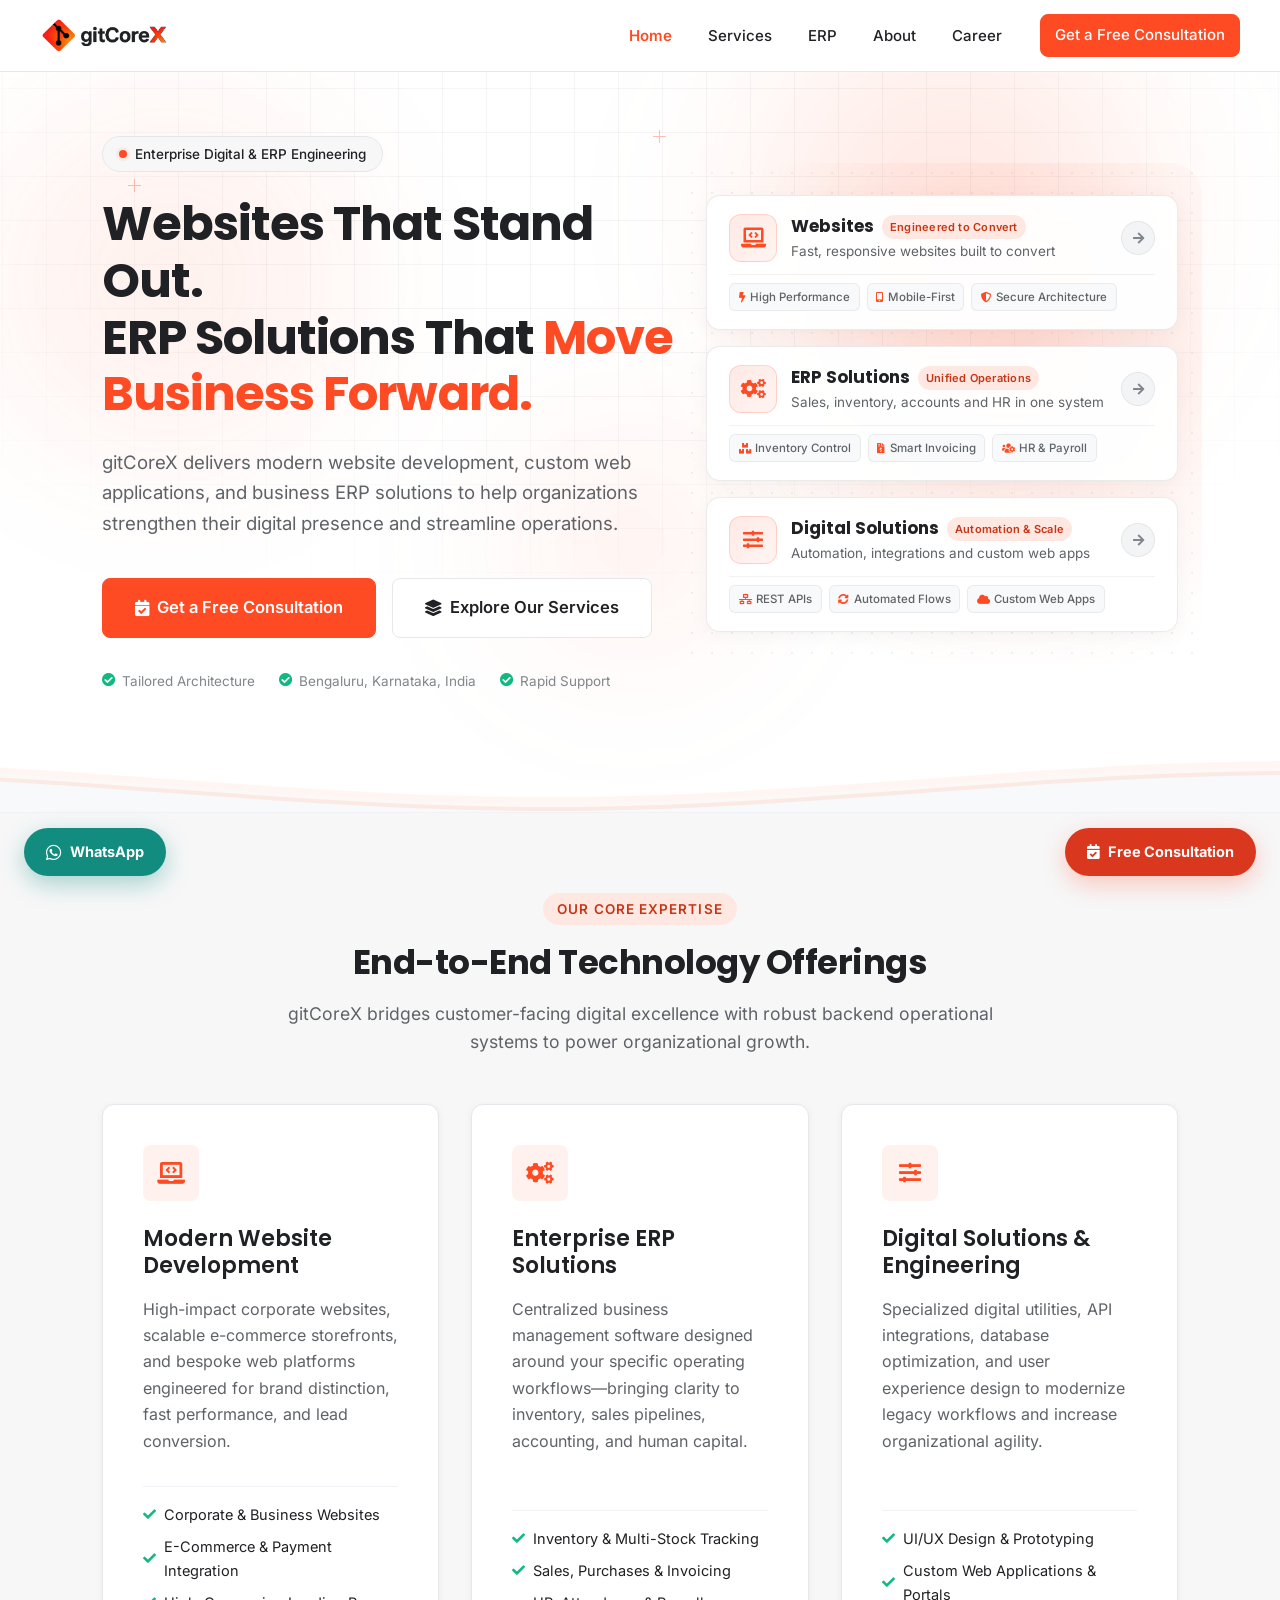
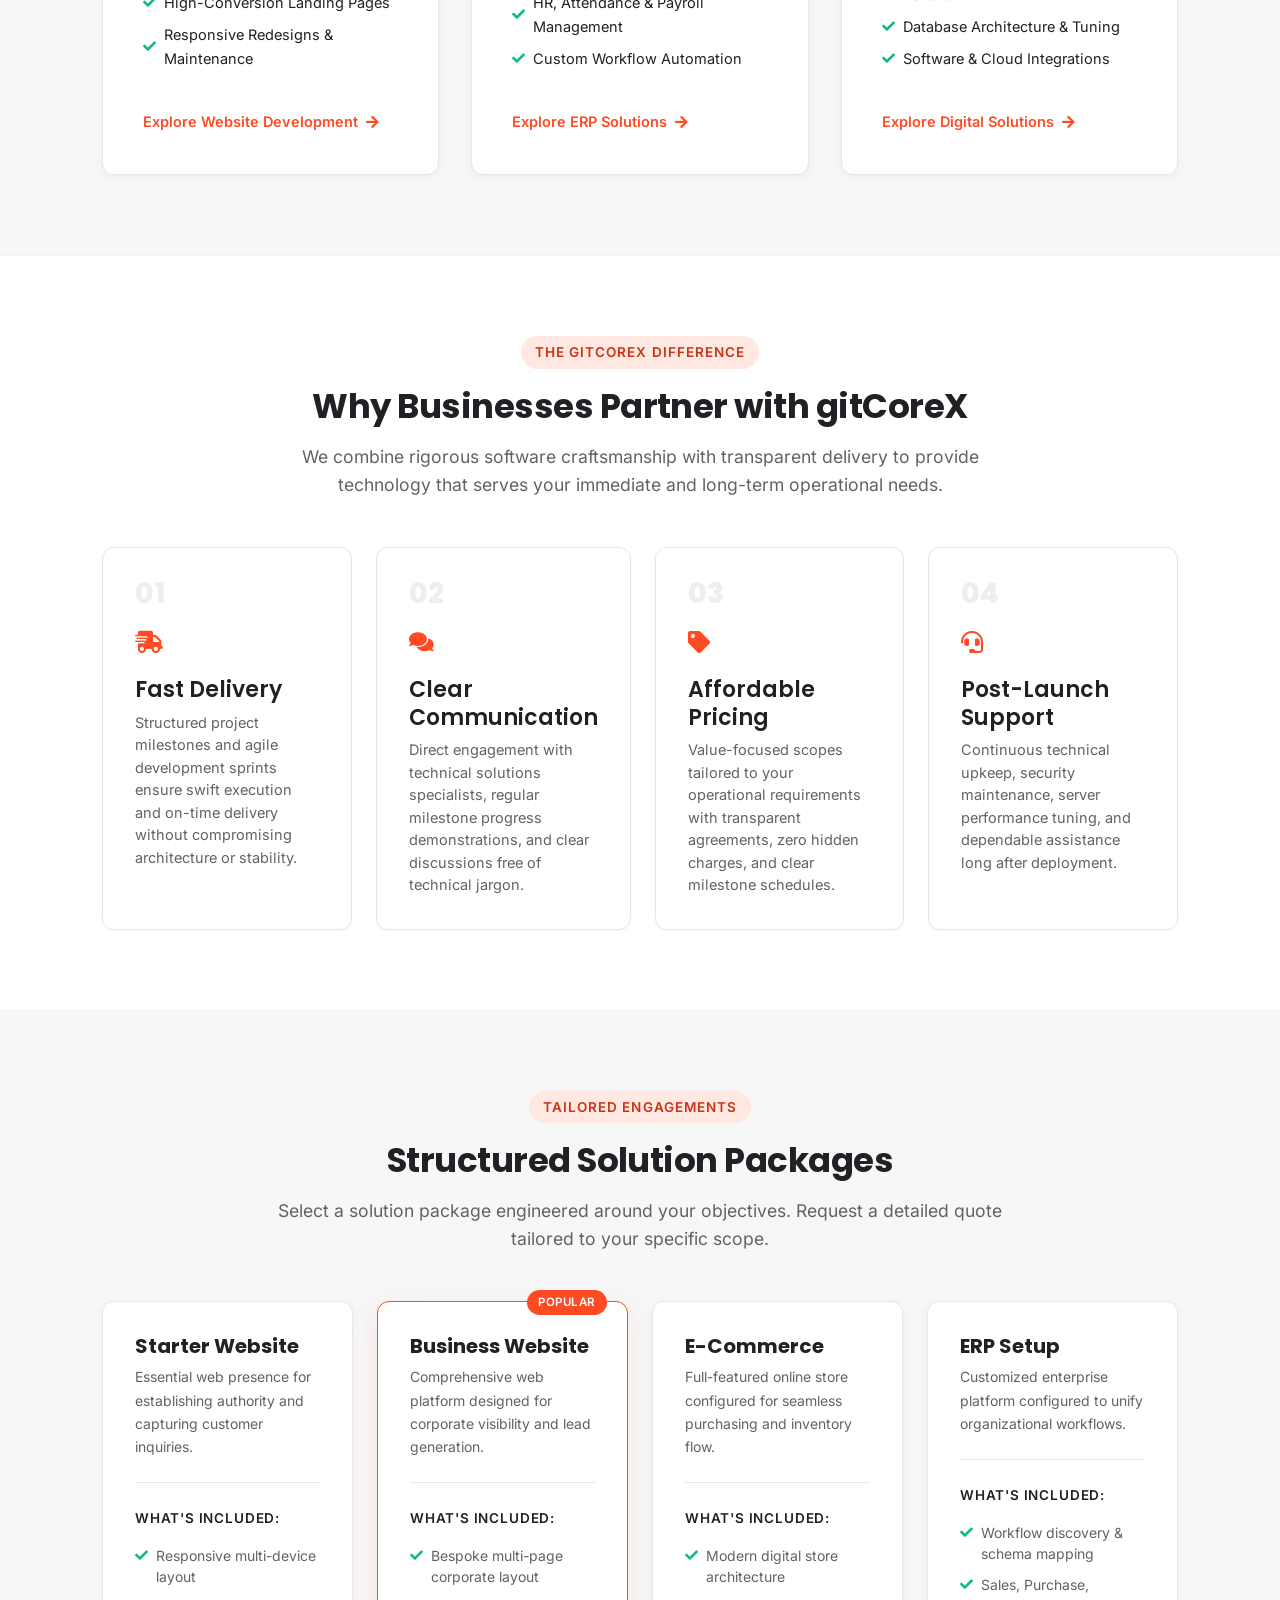
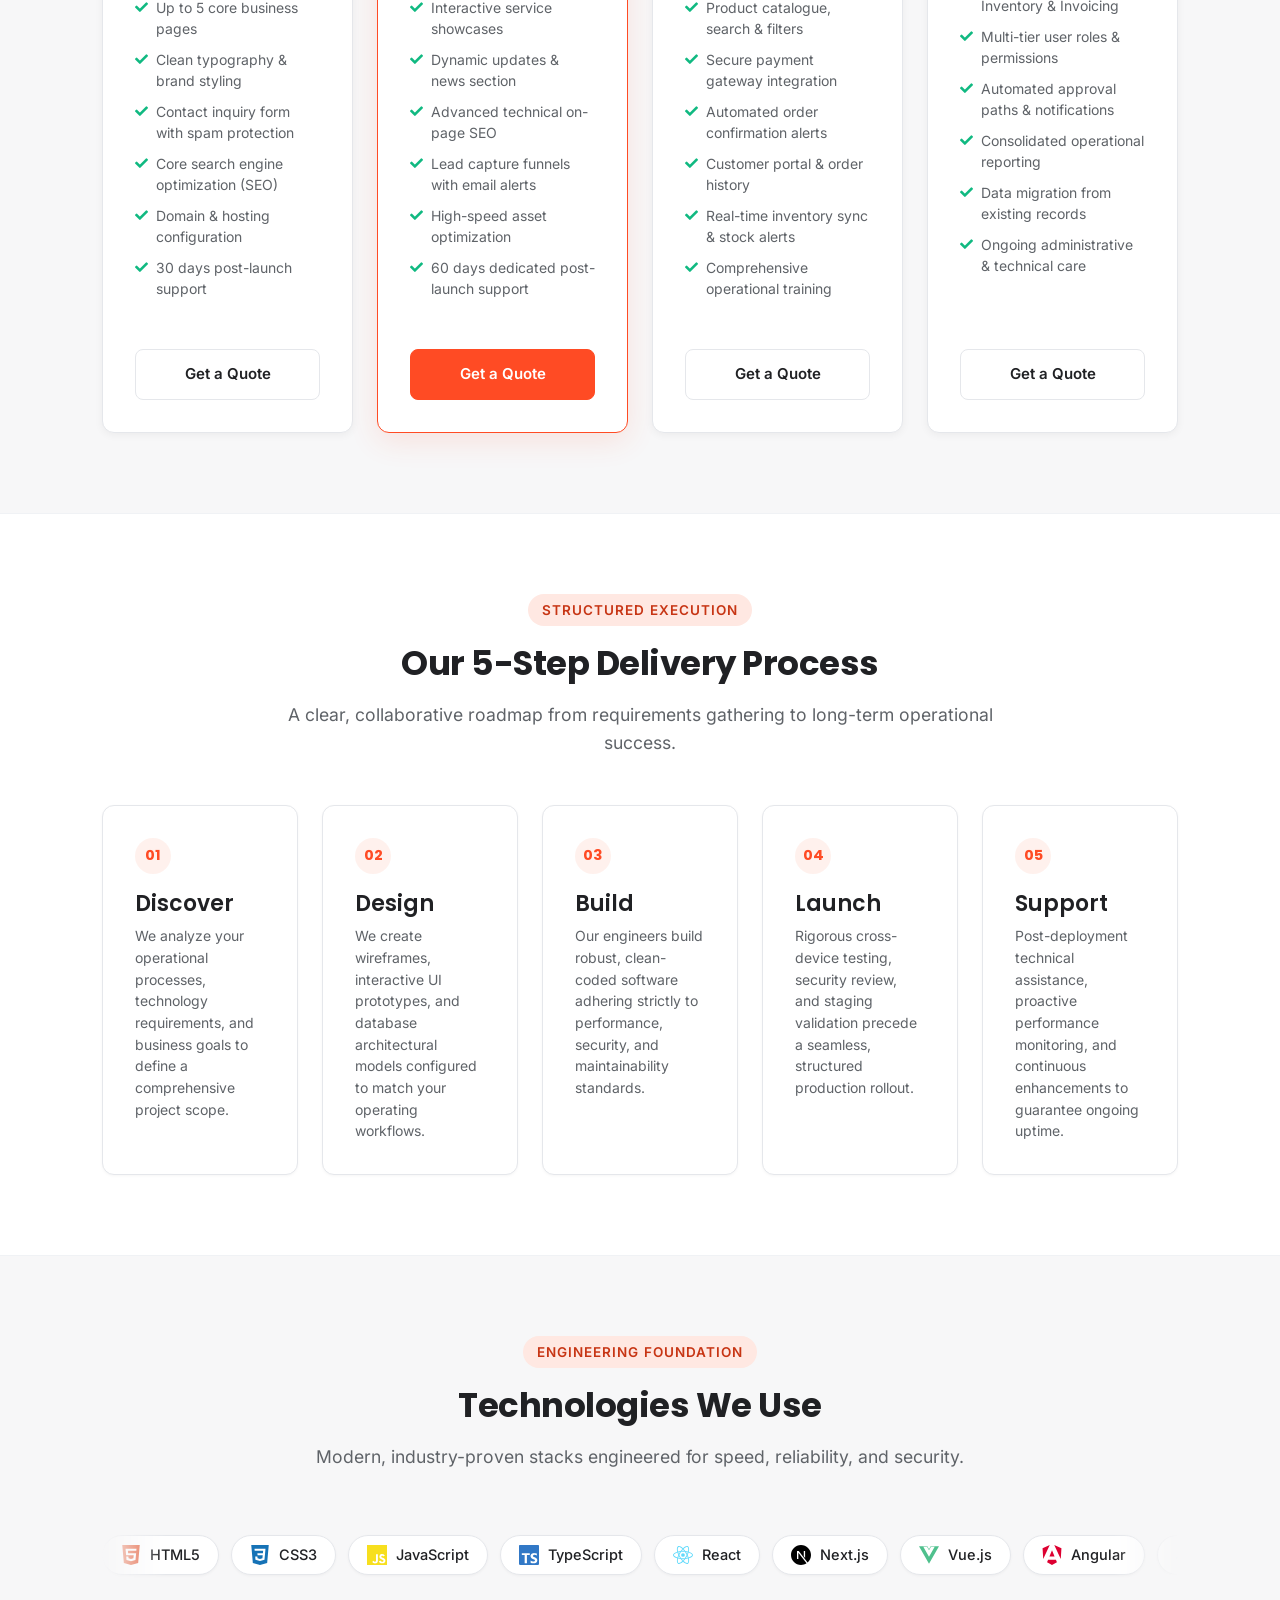
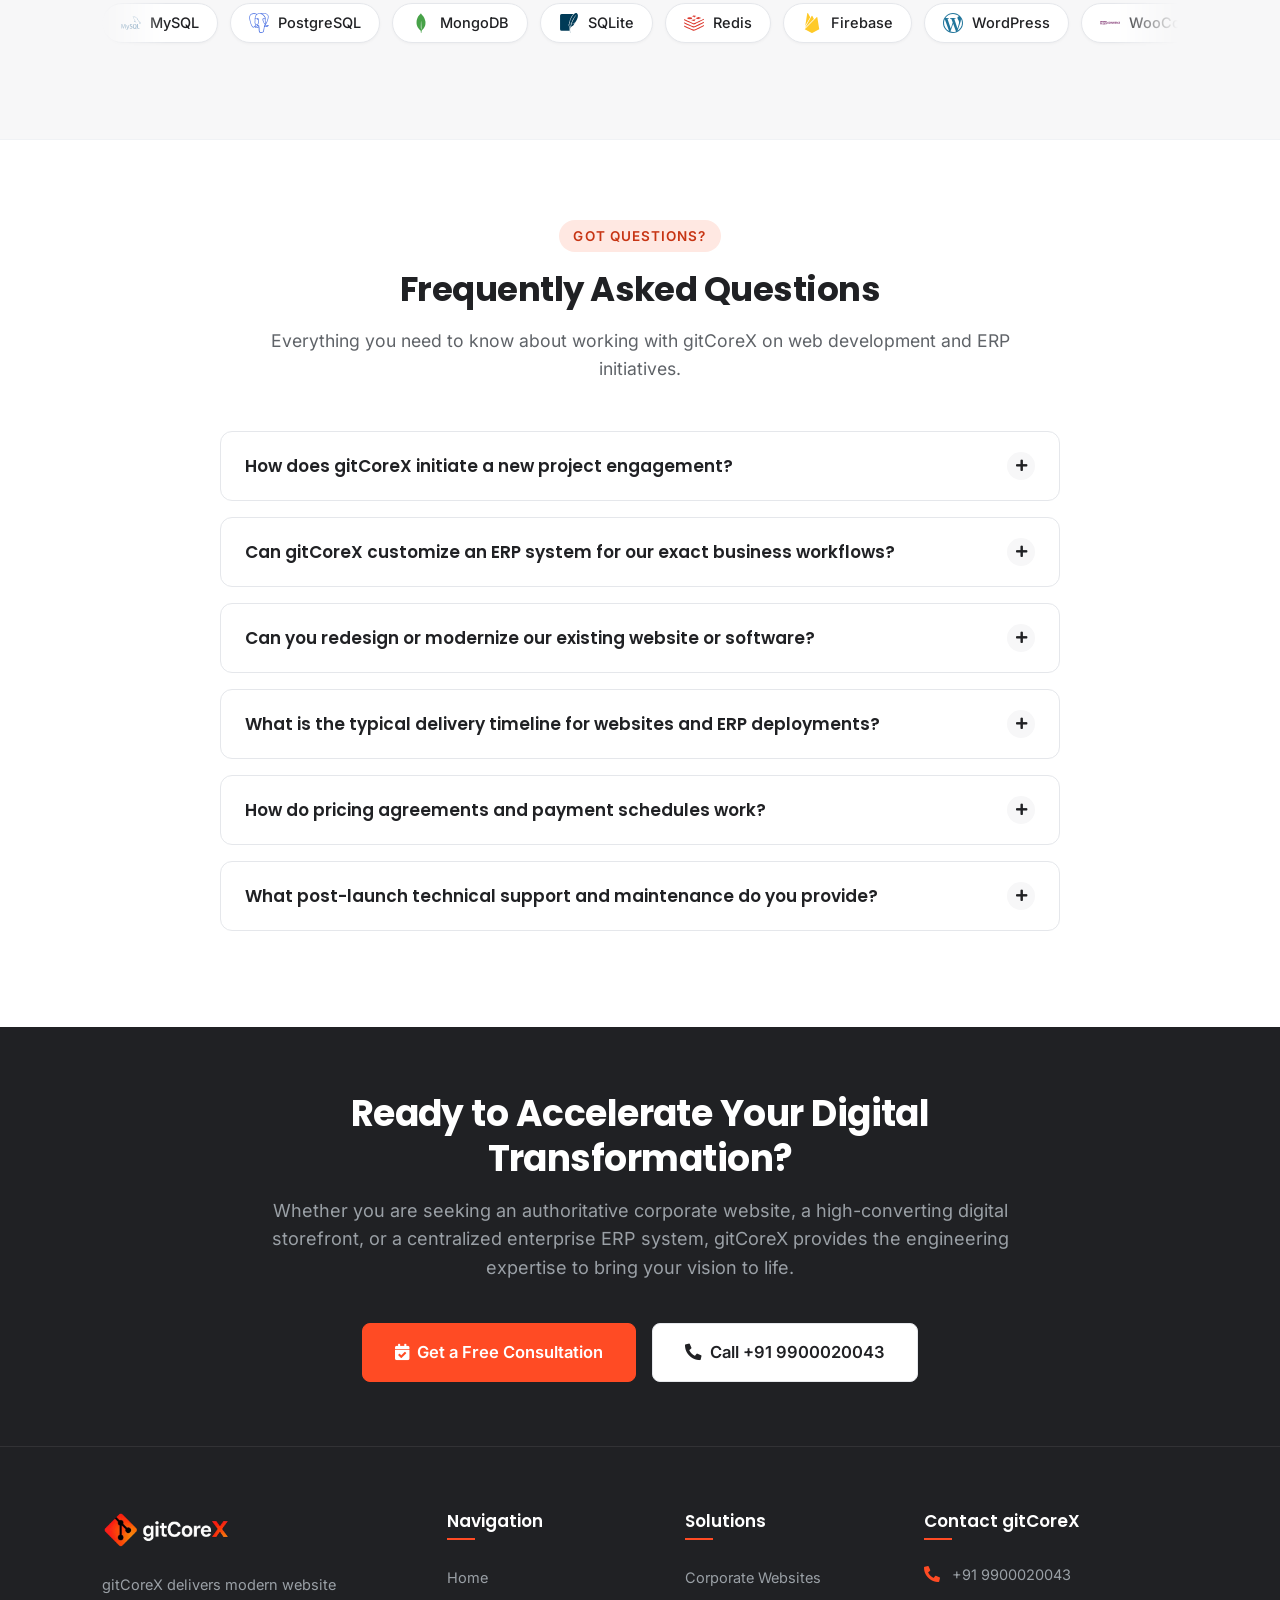
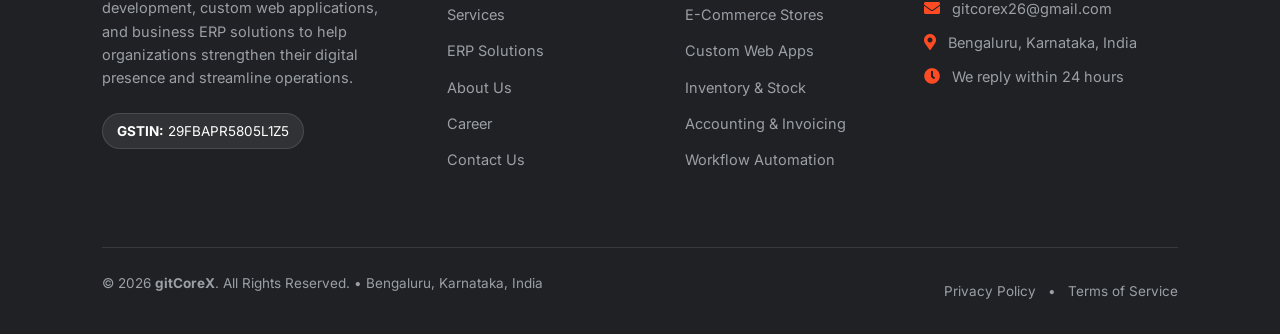
==== commit f5791d3e: "Replace technology pill row with pure CSS auto-scrolling dual marquee" ====
--- a/index.html
+++ b/index.html
@@ -548,14 +548,418 @@
                 </p>
             </div>
 
-            <div class="tech-row-wrap reveal-on-scroll">
-                <div class="tech-pill-badge"><i class="fab fa-html5"></i> HTML5</div>
-                <div class="tech-pill-badge"><i class="fab fa-css3-alt"></i> CSS3</div>
-                <div class="tech-pill-badge"><i class="fab fa-js"></i> JavaScript</div>
-                <div class="tech-pill-badge"><i class="fab fa-php"></i> PHP</div>
-                <div class="tech-pill-badge"><i class="fas fa-database"></i> MySQL</div>
-                <div class="tech-pill-badge"><i class="fab fa-git-alt"></i> Git</div>
-                <div class="tech-pill-badge"><i class="fas fa-plug"></i> REST APIs</div>
+            <div class="tech-marquee-container reveal-on-scroll">
+                <!-- Row 1: Scrolling Left -->
+                <div class="marquee-row">
+                    <div class="marquee-track marquee-track-left">
+                        <div class="marquee-group">
+                    <div class="tech-pill-badge" tabindex="0">
+                        <img src="./images/tech/html5.svg" alt="" width="20" height="20" loading="lazy">
+                        <span>HTML5</span>
+                    </div>
+                    <div class="tech-pill-badge" tabindex="0">
+                        <img src="./images/tech/css3.svg" alt="" width="20" height="20" loading="lazy">
+                        <span>CSS3</span>
+                    </div>
+                    <div class="tech-pill-badge" tabindex="0">
+                        <img src="./images/tech/javascript.svg" alt="" width="20" height="20" loading="lazy">
+                        <span>JavaScript</span>
+                    </div>
+                    <div class="tech-pill-badge" tabindex="0">
+                        <img src="./images/tech/typescript.svg" alt="" width="20" height="20" loading="lazy">
+                        <span>TypeScript</span>
+                    </div>
+                    <div class="tech-pill-badge" tabindex="0">
+                        <img src="./images/tech/react.svg" alt="" width="20" height="20" loading="lazy">
+                        <span>React</span>
+                    </div>
+                    <div class="tech-pill-badge" tabindex="0">
+                        <img src="./images/tech/nextjs.svg" alt="" width="20" height="20" loading="lazy">
+                        <span>Next.js</span>
+                    </div>
+                    <div class="tech-pill-badge" tabindex="0">
+                        <img src="./images/tech/vuejs.svg" alt="" width="20" height="20" loading="lazy">
+                        <span>Vue.js</span>
+                    </div>
+                    <div class="tech-pill-badge" tabindex="0">
+                        <img src="./images/tech/angular.svg" alt="" width="20" height="20" loading="lazy">
+                        <span>Angular</span>
+                    </div>
+                    <div class="tech-pill-badge" tabindex="0">
+                        <img src="./images/tech/tailwindcss.svg" alt="" width="20" height="20" loading="lazy">
+                        <span>Tailwind CSS</span>
+                    </div>
+                    <div class="tech-pill-badge" tabindex="0">
+                        <img src="./images/tech/bootstrap.svg" alt="" width="20" height="20" loading="lazy">
+                        <span>Bootstrap</span>
+                    </div>
+                    <div class="tech-pill-badge" tabindex="0">
+                        <img src="./images/tech/sass.svg" alt="" width="20" height="20" loading="lazy">
+                        <span>Sass</span>
+                    </div>
+                    <div class="tech-pill-badge" tabindex="0">
+                        <img src="./images/tech/nodejs.svg" alt="" width="20" height="20" loading="lazy">
+                        <span>Node.js</span>
+                    </div>
+                    <div class="tech-pill-badge" tabindex="0">
+                        <img src="./images/tech/express.svg" alt="" width="20" height="20" loading="lazy">
+                        <span>Express</span>
+                    </div>
+                    <div class="tech-pill-badge" tabindex="0">
+                        <img src="./images/tech/php.svg" alt="" width="20" height="20" loading="lazy">
+                        <span>PHP</span>
+                    </div>
+                    <div class="tech-pill-badge" tabindex="0">
+                        <img src="./images/tech/laravel.svg" alt="" width="20" height="20" loading="lazy">
+                        <span>Laravel</span>
+                    </div>
+                    <div class="tech-pill-badge" tabindex="0">
+                        <img src="./images/tech/python.svg" alt="" width="20" height="20" loading="lazy">
+                        <span>Python</span>
+                    </div>
+                    <div class="tech-pill-badge" tabindex="0">
+                        <img src="./images/tech/django.svg" alt="" width="20" height="20" loading="lazy">
+                        <span>Django</span>
+                    </div>
+                    <div class="tech-pill-badge" tabindex="0">
+                        <img src="./images/tech/flask.svg" alt="" width="20" height="20" loading="lazy">
+                        <span>Flask</span>
+                    </div>
+                    <div class="tech-pill-badge" tabindex="0">
+                        <img src="./images/tech/java.svg" alt="" width="20" height="20" loading="lazy">
+                        <span>Java</span>
+                    </div>
+                    <div class="tech-pill-badge" tabindex="0">
+                        <img src="./images/tech/springboot.svg" alt="" width="20" height="20" loading="lazy">
+                        <span>Spring Boot</span>
+                    </div>
+                    <div class="tech-pill-badge" tabindex="0">
+                        <img src="./images/tech/dotnet.svg" alt="" width="20" height="20" loading="lazy">
+                        <span>.NET</span>
+                    </div>
+                    <div class="tech-pill-badge" tabindex="0">
+                        <img src="./images/tech/go.svg" alt="" width="20" height="20" loading="lazy">
+                        <span>Go</span>
+                    </div>
+                        </div>
+                        <div class="marquee-group" aria-hidden="true">
+                    <div class="tech-pill-badge" tabindex="-1">
+                        <img src="./images/tech/html5.svg" alt="" width="20" height="20" loading="lazy">
+                        <span>HTML5</span>
+                    </div>
+                    <div class="tech-pill-badge" tabindex="-1">
+                        <img src="./images/tech/css3.svg" alt="" width="20" height="20" loading="lazy">
+                        <span>CSS3</span>
+                    </div>
+                    <div class="tech-pill-badge" tabindex="-1">
+                        <img src="./images/tech/javascript.svg" alt="" width="20" height="20" loading="lazy">
+                        <span>JavaScript</span>
+                    </div>
+                    <div class="tech-pill-badge" tabindex="-1">
+                        <img src="./images/tech/typescript.svg" alt="" width="20" height="20" loading="lazy">
+                        <span>TypeScript</span>
+                    </div>
+                    <div class="tech-pill-badge" tabindex="-1">
+                        <img src="./images/tech/react.svg" alt="" width="20" height="20" loading="lazy">
+                        <span>React</span>
+                    </div>
+                    <div class="tech-pill-badge" tabindex="-1">
+                        <img src="./images/tech/nextjs.svg" alt="" width="20" height="20" loading="lazy">
+                        <span>Next.js</span>
+                    </div>
+                    <div class="tech-pill-badge" tabindex="-1">
+                        <img src="./images/tech/vuejs.svg" alt="" width="20" height="20" loading="lazy">
+                        <span>Vue.js</span>
+                    </div>
+                    <div class="tech-pill-badge" tabindex="-1">
+                        <img src="./images/tech/angular.svg" alt="" width="20" height="20" loading="lazy">
+                        <span>Angular</span>
+                    </div>
+                    <div class="tech-pill-badge" tabindex="-1">
+                        <img src="./images/tech/tailwindcss.svg" alt="" width="20" height="20" loading="lazy">
+                        <span>Tailwind CSS</span>
+                    </div>
+                    <div class="tech-pill-badge" tabindex="-1">
+                        <img src="./images/tech/bootstrap.svg" alt="" width="20" height="20" loading="lazy">
+                        <span>Bootstrap</span>
+                    </div>
+                    <div class="tech-pill-badge" tabindex="-1">
+                        <img src="./images/tech/sass.svg" alt="" width="20" height="20" loading="lazy">
+                        <span>Sass</span>
+                    </div>
+                    <div class="tech-pill-badge" tabindex="-1">
+                        <img src="./images/tech/nodejs.svg" alt="" width="20" height="20" loading="lazy">
+                        <span>Node.js</span>
+                    </div>
+                    <div class="tech-pill-badge" tabindex="-1">
+                        <img src="./images/tech/express.svg" alt="" width="20" height="20" loading="lazy">
+                        <span>Express</span>
+                    </div>
+                    <div class="tech-pill-badge" tabindex="-1">
+                        <img src="./images/tech/php.svg" alt="" width="20" height="20" loading="lazy">
+                        <span>PHP</span>
+                    </div>
+                    <div class="tech-pill-badge" tabindex="-1">
+                        <img src="./images/tech/laravel.svg" alt="" width="20" height="20" loading="lazy">
+                        <span>Laravel</span>
+                    </div>
+                    <div class="tech-pill-badge" tabindex="-1">
+                        <img src="./images/tech/python.svg" alt="" width="20" height="20" loading="lazy">
+                        <span>Python</span>
+                    </div>
+                    <div class="tech-pill-badge" tabindex="-1">
+                        <img src="./images/tech/django.svg" alt="" width="20" height="20" loading="lazy">
+                        <span>Django</span>
+                    </div>
+                    <div class="tech-pill-badge" tabindex="-1">
+                        <img src="./images/tech/flask.svg" alt="" width="20" height="20" loading="lazy">
+                        <span>Flask</span>
+                    </div>
+                    <div class="tech-pill-badge" tabindex="-1">
+                        <img src="./images/tech/java.svg" alt="" width="20" height="20" loading="lazy">
+                        <span>Java</span>
+                    </div>
+                    <div class="tech-pill-badge" tabindex="-1">
+                        <img src="./images/tech/springboot.svg" alt="" width="20" height="20" loading="lazy">
+                        <span>Spring Boot</span>
+                    </div>
+                    <div class="tech-pill-badge" tabindex="-1">
+                        <img src="./images/tech/dotnet.svg" alt="" width="20" height="20" loading="lazy">
+                        <span>.NET</span>
+                    </div>
+                    <div class="tech-pill-badge" tabindex="-1">
+                        <img src="./images/tech/go.svg" alt="" width="20" height="20" loading="lazy">
+                        <span>Go</span>
+                    </div>
+                        </div>
+                    </div>
+                </div>
+
+                <!-- Row 2: Scrolling Right -->
+                <div class="marquee-row">
+                    <div class="marquee-track marquee-track-right">
+                        <div class="marquee-group">
+                    <div class="tech-pill-badge" tabindex="0">
+                        <img src="./images/tech/mysql.svg" alt="" width="20" height="20" loading="lazy">
+                        <span>MySQL</span>
+                    </div>
+                    <div class="tech-pill-badge" tabindex="0">
+                        <img src="./images/tech/postgresql.svg" alt="" width="20" height="20" loading="lazy">
+                        <span>PostgreSQL</span>
+                    </div>
+                    <div class="tech-pill-badge" tabindex="0">
+                        <img src="./images/tech/mongodb.svg" alt="" width="20" height="20" loading="lazy">
+                        <span>MongoDB</span>
+                    </div>
+                    <div class="tech-pill-badge" tabindex="0">
+                        <img src="./images/tech/sqlite.svg" alt="" width="20" height="20" loading="lazy">
+                        <span>SQLite</span>
+                    </div>
+                    <div class="tech-pill-badge" tabindex="0">
+                        <img src="./images/tech/redis.svg" alt="" width="20" height="20" loading="lazy">
+                        <span>Redis</span>
+                    </div>
+                    <div class="tech-pill-badge" tabindex="0">
+                        <img src="./images/tech/firebase.svg" alt="" width="20" height="20" loading="lazy">
+                        <span>Firebase</span>
+                    </div>
+                    <div class="tech-pill-badge" tabindex="0">
+                        <img src="./images/tech/wordpress.svg" alt="" width="20" height="20" loading="lazy">
+                        <span>WordPress</span>
+                    </div>
+                    <div class="tech-pill-badge" tabindex="0">
+                        <img src="./images/tech/woocommerce.svg" alt="" width="20" height="20" loading="lazy">
+                        <span>WooCommerce</span>
+                    </div>
+                    <div class="tech-pill-badge" tabindex="0">
+                        <img src="./images/tech/shopify.svg" alt="" width="20" height="20" loading="lazy">
+                        <span>Shopify</span>
+                    </div>
+                    <div class="tech-pill-badge" tabindex="0">
+                        <img src="./images/tech/odoo.svg" alt="" width="20" height="20" loading="lazy">
+                        <span>Odoo</span>
+                    </div>
+                    <div class="tech-pill-badge" tabindex="0">
+                        <img src="./images/tech/erpnext.svg" alt="" width="20" height="20" loading="lazy">
+                        <span>ERPNext</span>
+                    </div>
+                    <div class="tech-pill-badge" tabindex="0">
+                        <img src="./images/tech/aws.svg" alt="" width="20" height="20" loading="lazy">
+                        <span>AWS</span>
+                    </div>
+                    <div class="tech-pill-badge" tabindex="0">
+                        <img src="./images/tech/azure.svg" alt="" width="20" height="20" loading="lazy">
+                        <span>Azure</span>
+                    </div>
+                    <div class="tech-pill-badge" tabindex="0">
+                        <img src="./images/tech/googlecloud.svg" alt="" width="20" height="20" loading="lazy">
+                        <span>Google Cloud</span>
+                    </div>
+                    <div class="tech-pill-badge" tabindex="0">
+                        <img src="./images/tech/docker.svg" alt="" width="20" height="20" loading="lazy">
+                        <span>Docker</span>
+                    </div>
+                    <div class="tech-pill-badge" tabindex="0">
+                        <img src="./images/tech/kubernetes.svg" alt="" width="20" height="20" loading="lazy">
+                        <span>Kubernetes</span>
+                    </div>
+                    <div class="tech-pill-badge" tabindex="0">
+                        <img src="./images/tech/linux.svg" alt="" width="20" height="20" loading="lazy">
+                        <span>Linux</span>
+                    </div>
+                    <div class="tech-pill-badge" tabindex="0">
+                        <img src="./images/tech/nginx.svg" alt="" width="20" height="20" loading="lazy">
+                        <span>Nginx</span>
+                    </div>
+                    <div class="tech-pill-badge" tabindex="0">
+                        <img src="./images/tech/github.svg" alt="" width="20" height="20" loading="lazy">
+                        <span>GitHub</span>
+                    </div>
+                    <div class="tech-pill-badge" tabindex="0">
+                        <img src="./images/tech/gitlab.svg" alt="" width="20" height="20" loading="lazy">
+                        <span>GitLab</span>
+                    </div>
+                    <div class="tech-pill-badge" tabindex="0">
+                        <img src="./images/tech/cicd.svg" alt="" width="20" height="20" loading="lazy">
+                        <span>CI/CD</span>
+                    </div>
+                    <div class="tech-pill-badge" tabindex="0">
+                        <img src="./images/tech/flutter.svg" alt="" width="20" height="20" loading="lazy">
+                        <span>Flutter</span>
+                    </div>
+                    <div class="tech-pill-badge" tabindex="0">
+                        <img src="./images/tech/reactnative.svg" alt="" width="20" height="20" loading="lazy">
+                        <span>React Native</span>
+                    </div>
+                    <div class="tech-pill-badge" tabindex="0">
+                        <img src="./images/tech/restapi.svg" alt="" width="20" height="20" loading="lazy">
+                        <span>REST APIs</span>
+                    </div>
+                    <div class="tech-pill-badge" tabindex="0">
+                        <img src="./images/tech/graphql.svg" alt="" width="20" height="20" loading="lazy">
+                        <span>GraphQL</span>
+                    </div>
+                    <div class="tech-pill-badge" tabindex="0">
+                        <img src="./images/tech/postman.svg" alt="" width="20" height="20" loading="lazy">
+                        <span>Postman</span>
+                    </div>
+                    <div class="tech-pill-badge" tabindex="0">
+                        <img src="./images/tech/figma.svg" alt="" width="20" height="20" loading="lazy">
+                        <span>Figma</span>
+                    </div>
+                        </div>
+                        <div class="marquee-group" aria-hidden="true">
+                    <div class="tech-pill-badge" tabindex="-1">
+                        <img src="./images/tech/mysql.svg" alt="" width="20" height="20" loading="lazy">
+                        <span>MySQL</span>
+                    </div>
+                    <div class="tech-pill-badge" tabindex="-1">
+                        <img src="./images/tech/postgresql.svg" alt="" width="20" height="20" loading="lazy">
+                        <span>PostgreSQL</span>
+                    </div>
+                    <div class="tech-pill-badge" tabindex="-1">
+                        <img src="./images/tech/mongodb.svg" alt="" width="20" height="20" loading="lazy">
+                        <span>MongoDB</span>
+                    </div>
+                    <div class="tech-pill-badge" tabindex="-1">
+                        <img src="./images/tech/sqlite.svg" alt="" width="20" height="20" loading="lazy">
+                        <span>SQLite</span>
+                    </div>
+                    <div class="tech-pill-badge" tabindex="-1">
+                        <img src="./images/tech/redis.svg" alt="" width="20" height="20" loading="lazy">
+                        <span>Redis</span>
+                    </div>
+                    <div class="tech-pill-badge" tabindex="-1">
+                        <img src="./images/tech/firebase.svg" alt="" width="20" height="20" loading="lazy">
+                        <span>Firebase</span>
+                    </div>
+                    <div class="tech-pill-badge" tabindex="-1">
+                        <img src="./images/tech/wordpress.svg" alt="" width="20" height="20" loading="lazy">
+                        <span>WordPress</span>
+                    </div>
+                    <div class="tech-pill-badge" tabindex="-1">
+                        <img src="./images/tech/woocommerce.svg" alt="" width="20" height="20" loading="lazy">
+                        <span>WooCommerce</span>
+                    </div>
+                    <div class="tech-pill-badge" tabindex="-1">
+                        <img src="./images/tech/shopify.svg" alt="" width="20" height="20" loading="lazy">
+                        <span>Shopify</span>
+                    </div>
+                    <div class="tech-pill-badge" tabindex="-1">
+                        <img src="./images/tech/odoo.svg" alt="" width="20" height="20" loading="lazy">
+                        <span>Odoo</span>
+                    </div>
+                    <div class="tech-pill-badge" tabindex="-1">
+                        <img src="./images/tech/erpnext.svg" alt="" width="20" height="20" loading="lazy">
+                        <span>ERPNext</span>
+                    </div>
+                    <div class="tech-pill-badge" tabindex="-1">
+                        <img src="./images/tech/aws.svg" alt="" width="20" height="20" loading="lazy">
+                        <span>AWS</span>
+                    </div>
+                    <div class="tech-pill-badge" tabindex="-1">
+                        <img src="./images/tech/azure.svg" alt="" width="20" height="20" loading="lazy">
+                        <span>Azure</span>
+                    </div>
+                    <div class="tech-pill-badge" tabindex="-1">
+                        <img src="./images/tech/googlecloud.svg" alt="" width="20" height="20" loading="lazy">
+                        <span>Google Cloud</span>
+                    </div>
+                    <div class="tech-pill-badge" tabindex="-1">
+                        <img src="./images/tech/docker.svg" alt="" width="20" height="20" loading="lazy">
+                        <span>Docker</span>
+                    </div>
+                    <div class="tech-pill-badge" tabindex="-1">
+                        <img src="./images/tech/kubernetes.svg" alt="" width="20" height="20" loading="lazy">
+                        <span>Kubernetes</span>
+                    </div>
+                    <div class="tech-pill-badge" tabindex="-1">
+                        <img src="./images/tech/linux.svg" alt="" width="20" height="20" loading="lazy">
+                        <span>Linux</span>
+                    </div>
+                    <div class="tech-pill-badge" tabindex="-1">
+                        <img src="./images/tech/nginx.svg" alt="" width="20" height="20" loading="lazy">
+                        <span>Nginx</span>
+                    </div>
+                    <div class="tech-pill-badge" tabindex="-1">
+                        <img src="./images/tech/github.svg" alt="" width="20" height="20" loading="lazy">
+                        <span>GitHub</span>
+                    </div>
+                    <div class="tech-pill-badge" tabindex="-1">
+                        <img src="./images/tech/gitlab.svg" alt="" width="20" height="20" loading="lazy">
+                        <span>GitLab</span>
+                    </div>
+                    <div class="tech-pill-badge" tabindex="-1">
+                        <img src="./images/tech/cicd.svg" alt="" width="20" height="20" loading="lazy">
+                        <span>CI/CD</span>
+                    </div>
+                    <div class="tech-pill-badge" tabindex="-1">
+                        <img src="./images/tech/flutter.svg" alt="" width="20" height="20" loading="lazy">
+                        <span>Flutter</span>
+                    </div>
+                    <div class="tech-pill-badge" tabindex="-1">
+                        <img src="./images/tech/reactnative.svg" alt="" width="20" height="20" loading="lazy">
+                        <span>React Native</span>
+                    </div>
+                    <div class="tech-pill-badge" tabindex="-1">
+                        <img src="./images/tech/restapi.svg" alt="" width="20" height="20" loading="lazy">
+                        <span>REST APIs</span>
+                    </div>
+                    <div class="tech-pill-badge" tabindex="-1">
+                        <img src="./images/tech/graphql.svg" alt="" width="20" height="20" loading="lazy">
+                        <span>GraphQL</span>
+                    </div>
+                    <div class="tech-pill-badge" tabindex="-1">
+                        <img src="./images/tech/postman.svg" alt="" width="20" height="20" loading="lazy">
+                        <span>Postman</span>
+                    </div>
+                    <div class="tech-pill-badge" tabindex="-1">
+                        <img src="./images/tech/figma.svg" alt="" width="20" height="20" loading="lazy">
+                        <span>Figma</span>
+                    </div>
+                        </div>
+                    </div>
+                </div>
             </div>
         </div>
     </section>
--- a/css/style.min.css
+++ b/css/style.min.css
@@ -1 +1 @@
-﻿@font-face{font-family:'Inter';font-style:normal;font-weight:400;font-display:swap;src:url('../fonts/inter-v18-latin-400.woff2') format('woff2');unicode-range:U+0000-00FF,U+0131,U+0152-0153,U+02BB-02BC,U+02C6,U+02DA,U+02DC,U+0304,U+0308,U+0329,U+2000-206F,U+20AC,U+2122,U+2191,U+2193,U+2212,U+2215,U+FEFF,U+FFFD}@font-face{font-family:'Inter';font-style:normal;font-weight:500;font-display:swap;src:url('../fonts/inter-v18-latin-500.woff2') format('woff2');unicode-range:U+0000-00FF,U+0131,U+0152-0153,U+02BB-02BC,U+02C6,U+02DA,U+02DC,U+0304,U+0308,U+0329,U+2000-206F,U+20AC,U+2122,U+2191,U+2193,U+2212,U+2215,U+FEFF,U+FFFD}@font-face{font-family:'Inter';font-style:normal;font-weight:600;font-display:swap;src:url('../fonts/inter-v18-latin-600.woff2') format('woff2');unicode-range:U+0000-00FF,U+0131,U+0152-0153,U+02BB-02BC,U+02C6,U+02DA,U+02DC,U+0304,U+0308,U+0329,U+2000-206F,U+20AC,U+2122,U+2191,U+2193,U+2212,U+2215,U+FEFF,U+FFFD}@font-face{font-family:'Inter';font-style:normal;font-weight:700;font-display:swap;src:url('../fonts/inter-v18-latin-700.woff2') format('woff2');unicode-range:U+0000-00FF,U+0131,U+0152-0153,U+02BB-02BC,U+02C6,U+02DA,U+02DC,U+0304,U+0308,U+0329,U+2000-206F,U+20AC,U+2122,U+2191,U+2193,U+2212,U+2215,U+FEFF,U+FFFD}@font-face{font-family:'Poppins';font-style:normal;font-weight:500;font-display:swap;src:url('../fonts/poppins-v21-latin-500.woff2') format('woff2');unicode-range:U+0000-00FF,U+0131,U+0152-0153,U+02BB-02BC,U+02C6,U+02DA,U+02DC,U+0304,U+0308,U+0329,U+2000-206F,U+20AC,U+2122,U+2191,U+2193,U+2212,U+2215,U+FEFF,U+FFFD}@font-face{font-family:'Poppins';font-style:normal;font-weight:600;font-display:swap;src:url('../fonts/poppins-v21-latin-600.woff2') format('woff2');unicode-range:U+0000-00FF,U+0131,U+0152-0153,U+02BB-02BC,U+02C6,U+02DA,U+02DC,U+0304,U+0308,U+0329,U+2000-206F,U+20AC,U+2122,U+2191,U+2193,U+2212,U+2215,U+FEFF,U+FFFD}@font-face{font-family:'Poppins';font-style:normal;font-weight:700;font-display:swap;src:url('../fonts/poppins-v21-latin-700.woff2') format('woff2');unicode-range:U+0000-00FF,U+0131,U+0152-0153,U+02BB-02BC,U+02C6,U+02DA,U+02DC,U+0304,U+0308,U+0329,U+2000-206F,U+20AC,U+2122,U+2191,U+2193,U+2212,U+2215,U+FEFF,U+FFFD}@font-face{font-family:'Poppins';font-style:normal;font-weight:800;font-display:swap;src:url('../fonts/poppins-v21-latin-800.woff2') format('woff2');unicode-range:U+0000-00FF,U+0131,U+0152-0153,U+02BB-02BC,U+02C6,U+02DA,U+02DC,U+0304,U+0308,U+0329,U+2000-206F,U+20AC,U+2122,U+2191,U+2193,U+2212,U+2215,U+FEFF,U+FFFD}:root{--brand-white:#FFFFFF;--brand-charcoal:#202124;--brand-charcoal-dark:#161719;--brand-charcoal-card:#282A2E;--brand-charcoal-muted:#3C4043;--brand-orange:#FF4B24;--brand-orange-hover:#E03E1A;--brand-orange-light:rgba(255,75,36,0.08);--brand-orange-glow:rgba(255,75,36,0.28);--bg-light:#F7F7F8;--bg-light-alt:#F1F3F5;--bg-card:#FFFFFF;--text-primary:#202124;--text-secondary:#5F6368;--text-muted:#80868B;--text-inverse:#FFFFFF;--text-inverse-muted:#9AA0A6;--border-color:#E5E7EB;--border-subtle:#F0F2F5;--border-dark:#374151;--shadow-xs:0 1px 3px rgba(0,0,0,0.04);--shadow-sm:0 2px 8px rgba(0,0,0,0.05);--shadow-md:0 4px 20px rgba(0,0,0,0.06);--shadow-lg:0 12px 32px rgba(0,0,0,0.08);--shadow-hover:0 16px 40px rgba(0,0,0,0.12);--space-1:0.8rem;--space-2:1.6rem;--space-3:2.4rem;--space-4:3.2rem;--space-5:4.0rem;--space-6:4.8rem;--space-8:6.4rem;--space-10:8.0rem;--space-12:9.6rem;--radius-sm:8px;--radius-md:12px;--radius-lg:16px;--radius-pill:9999px;--transition-fast:0.15s ease;--transition-base:0.25s ease;--transition-smooth:0.35s cubic-bezier(0.16,1,0.3,1)}*,*::before,*::after{box-sizing:border-box;margin:0;padding:0}html{font-size:62.5%;scroll-behavior:smooth;text-size-adjust:100%}body{font-family:'Inter',-apple-system,BlinkMacSystemFont,'Segoe UI',Roboto,Helvetica,Arial,sans-serif;font-size:1.6rem;line-height:1.65;color:var(--text-secondary);background-color:var(--brand-white);-webkit-font-smoothing:antialiased;-moz-osx-font-smoothing:grayscale;overflow-x:hidden}a{color:inherit;text-decoration:none;transition:color var(--transition-fast),background-color var(--transition-fast),border-color var(--transition-fast)}a:hover{color:var(--brand-orange)}a:focus-visible,button:focus-visible,input:focus-visible,select:focus-visible,textarea:focus-visible{outline:2px solid var(--brand-orange);outline-offset:3px;border-radius:4px}img{max-width:100%;height:auto;display:block}h1,h2,h3,h4,h5,h6,.font-heading{font-family:'Poppins',-apple-system,BlinkMacSystemFont,'Segoe UI',Roboto,sans-serif;color:var(--text-primary);font-weight:600;line-height:1.25}h1{font-size:4.4rem;font-weight:700;letter-spacing:-0.02em}h2{font-size:3.4rem;font-weight:700;letter-spacing:-0.015em}h3{font-size:2.2rem;font-weight:600}h4{font-size:1.8rem;font-weight:600}h5{font-size:1.6rem;font-weight:600}p{margin-bottom:var(--space-2)}p:last-child{margin-bottom:0}.container{width:100%;max-width:1240px;margin-left:auto;margin-right:auto;padding-left:var(--space-3);padding-right:var(--space-3)}.text-center{text-align:center}.text-left{text-align:left}.text-right{text-align:right}.highlight-orange{color:var(--brand-orange)}.text-brand-accent{color:var(--brand-orange) !important;font-weight:600}.text-brand-accent:hover{color:var(--brand-orange-hover) !important;text-decoration:underline}.section{padding-top:var(--space-10);padding-bottom:var(--space-10);position:relative}.section-white{background-color:var(--brand-white)}.section-light{background-color:var(--bg-light);border-top:1px solid var(--border-subtle);border-bottom:1px solid var(--border-subtle)}.section-charcoal{background-color:var(--brand-charcoal);color:var(--text-inverse)}.section-charcoal h2,.section-charcoal h3,.section-charcoal h4{color:var(--text-inverse)}.section-charcoal p{color:var(--text-inverse-muted)}.section-header{margin-bottom:var(--space-6)}.section-header.text-center{max-width:760px;margin-left:auto;margin-right:auto}.section-eyebrow{display:inline-flex;align-items:center;gap:var(--space-1);font-size:1.35rem;font-weight:600;text-transform:uppercase;letter-spacing:0.08em;color:#C73514;background:#FFE8E2;padding:0.5rem 1.4rem;border-radius:var(--radius-pill);margin-bottom:var(--space-2)}.section-charcoal .section-eyebrow{background:rgba(255,75,36,0.15);color:#FF704E}.section-title{margin-bottom:var(--space-2)}.section-subtitle{font-size:1.75rem;color:var(--text-secondary);line-height:1.6}.btn{display:inline-flex;align-items:center;justify-content:center;gap:0.8rem;font-family:'Inter',sans-serif;font-weight:600;font-size:1.5rem;padding:1.2rem 2.4rem;border-radius:var(--radius-sm);border:1px solid transparent;cursor:pointer;transition:all var(--transition-base);text-align:center;white-space:nowrap}.btn-primary{position:relative;overflow:hidden;background-color:var(--brand-orange);color:#FFFFFF !important;border-color:var(--brand-orange)}.btn-primary::after{content:'';position:absolute;top:-50%;left:-75%;width:50%;height:200%;background:linear-gradient( 90deg,rgba(255,255,255,0) 0%,rgba(255,255,255,0.28) 50%,rgba(255,255,255,0) 100% );transform:rotate(25deg);transition:none;pointer-events:none}.btn-primary:hover::after{left:135%;transition:left 0.75s ease-in-out}.btn-primary:hover{background-color:var(--brand-orange-hover);border-color:var(--brand-orange-hover);transform:translateY(-2px);box-shadow:0 8px 24px var(--brand-orange-glow)}.btn-secondary{background-color:var(--brand-white);color:var(--brand-charcoal) !important;border-color:var(--border-color)}.btn-secondary:hover{background-color:var(--bg-light);border-color:var(--brand-charcoal);transform:translateY(-2px);box-shadow:var(--shadow-sm)}.btn-outline{background-color:transparent;color:var(--brand-charcoal) !important;border-color:var(--border-color)}.btn-outline:hover{background-color:var(--brand-charcoal);color:#FFFFFF !important;border-color:var(--brand-charcoal);transform:translateY(-2px)}.btn-charcoal{background-color:var(--brand-charcoal);color:#FFFFFF !important}.btn-charcoal:hover{background-color:var(--brand-charcoal-dark);transform:translateY(-2px);box-shadow:0 4px 16px rgba(32,33,36,0.25)}.btn-sm{font-size:1.35rem;padding:0.8rem 1.6rem}.btn-lg{font-size:1.65rem;padding:1.5rem 3.2rem}.btn-full{width:100%}.scroll-progress-bar{position:fixed;top:0;left:0;width:0%;height:3px;background:linear-gradient(90deg,#FF4B24 0%,#FF7850 100%);box-shadow:0 0 10px rgba(255,75,36,0.65);z-index:10005;pointer-events:none;transition:width 0.08s ease-out}.header{position:fixed;top:0;left:0;right:0;height:72px;background-color:rgba(255,255,255,0.98);backdrop-filter:blur(12px);-webkit-backdrop-filter:blur(12px);border-bottom:1px solid var(--border-color);z-index:1000;display:flex;align-items:center;justify-content:space-between;padding:0 var(--space-5);transition:background-color var(--transition-base),box-shadow var(--transition-base),height var(--transition-base),border-color var(--transition-base)}.header.header-scrolled{background-color:rgba(255,255,255,0.92);backdrop-filter:blur(16px);-webkit-backdrop-filter:blur(16px);border-bottom-color:rgba(0,0,0,0.08);box-shadow:0 4px 24px rgba(0,0,0,0.06);height:68px}.header .logo img{height:38px;width:auto;object-fit:contain}.navbar ul{list-style:none;display:flex;align-items:center;gap:var(--space-1)}.navbar ul li a{font-size:1.5rem;font-weight:500;color:var(--text-primary);padding:0.8rem 1.4rem;border-radius:var(--radius-sm);transition:color var(--transition-fast),background-color var(--transition-fast)}.navbar ul li a:hover{color:var(--brand-orange);background-color:var(--bg-light)}.navbar ul li a.active{color:var(--brand-orange);font-weight:600}.nav-cta-btn{margin-left:var(--space-2)}.menu-toggle{display:none;background:transparent;border:none;font-size:2.2rem;color:var(--brand-charcoal);cursor:pointer;padding:0.8rem;border-radius:var(--radius-sm)}.mobile-nav-backdrop{display:none;position:fixed;top:0;left:0;width:100vw;height:100vh;background:rgba(0,0,0,0.45);backdrop-filter:blur(4px);z-index:998}.mobile-nav-backdrop.active{display:block}.hero{position:relative;padding-top:calc(72px + var(--space-8));padding-bottom:calc(var(--space-10) + 40px);background:#FFFFFF;overflow:hidden}.hero > .container{position:relative;z-index:2}.hero-bg-ambient{position:absolute;inset:0;pointer-events:none;z-index:0;overflow:hidden}.hero-bg-grid{position:absolute;inset:0;background-image:linear-gradient(to right,rgba(32,33,36,0.045) 1px,transparent 1px),linear-gradient(to bottom,rgba(32,33,36,0.045) 1px,transparent 1px);background-size:44px 44px;background-position:center top;-webkit-mask-image:radial-gradient(ellipse 85% 65% at 50% 25%,#000000 35%,transparent 82%);mask-image:radial-gradient(ellipse 85% 65% at 50% 25%,#000000 35%,transparent 82%)}.hero-ambient-orb{position:absolute;border-radius:50%;pointer-events:none;will-change:transform}.hero-orb-1{top:-80px;right:3%;width:580px;height:580px;background:radial-gradient(circle,rgba(255,75,36,0.17) 0%,rgba(255,120,80,0.07) 45%,transparent 70%);filter:blur(65px);-webkit-filter:blur(65px);animation:floatOrb1 14s ease-in-out infinite alternate}.hero-orb-2{top:30px;left:-80px;width:500px;height:500px;background:radial-gradient(circle,rgba(255,120,80,0.12) 0%,rgba(255,75,36,0.04) 50%,transparent 72%);filter:blur(55px);-webkit-filter:blur(55px);animation:floatOrb2 18s ease-in-out infinite alternate}.hero-orb-3{bottom:80px;left:32%;width:440px;height:380px;background:radial-gradient(circle,rgba(255,75,36,0.07) 0%,rgba(255,150,100,0.02) 55%,transparent 75%);filter:blur(50px);-webkit-filter:blur(50px);animation:floatOrb3 20s ease-in-out infinite alternate}.hero-grid-cross{position:absolute;width:13px;height:13px;pointer-events:none;opacity:0.35}.hero-grid-cross::before,.hero-grid-cross::after{content:'';position:absolute;background:var(--brand-orange)}.hero-grid-cross::before{top:6px;left:0;width:13px;height:1px}.hero-grid-cross::after{top:0;left:6px;width:1px;height:13px}.cross-1{top:22%;left:10%}.cross-2{top:16%;right:48%}.cross-3{top:54%;right:12%}@keyframes floatOrb1{0%{transform:translate3d(0,0,0) scale(1)}50%{transform:translate3d(-30px,25px,0) scale(1.06)}100%{transform:translate3d(20px,-20px,0) scale(0.96)}}@keyframes floatOrb2{0%{transform:translate3d(0,0,0) scale(1)}50%{transform:translate3d(25px,-30px,0) scale(1.08)}100%{transform:translate3d(-20px,20px,0) scale(0.94)}}@keyframes floatOrb3{0%{transform:translate3d(0,0,0) scale(1)}50%{transform:translate3d(-20px,-25px,0) scale(1.05)}100%{transform:translate3d(25px,15px,0) scale(0.95)}}@media (prefers-reduced-motion:reduce){.hero-orb-1,.hero-orb-2,.hero-orb-3{animation:none}}.hero-grid{position:relative;z-index:2;display:grid;grid-template-columns:1.15fr 0.95fr;gap:var(--space-6);align-items:center}.hero-content{max-width:640px}.hero-pill{display:inline-flex;align-items:center;gap:var(--space-1);background:var(--bg-light);border:1px solid var(--border-color);padding:0.6rem 1.6rem;border-radius:var(--radius-pill);font-size:1.35rem;font-weight:500;color:var(--text-primary);margin-bottom:var(--space-3)}.pill-dot{width:8px;height:8px;background:var(--brand-orange);border-radius:50%;display:inline-block;box-shadow:0 0 0 3px var(--brand-orange-light)}.hero-title{font-size:4.8rem;font-weight:700;line-height:1.18;margin-bottom:var(--space-3);color:var(--brand-charcoal)}.hero-desc{font-size:1.85rem;color:var(--text-secondary);line-height:1.65;margin-bottom:var(--space-5)}.hero-cta-group{display:flex;flex-wrap:wrap;gap:var(--space-2);align-items:center;margin-bottom:var(--space-4)}.hero-trust-row{display:flex;align-items:center;gap:var(--space-3);font-size:1.35rem;color:var(--text-muted)}.hero-trust-item{display:inline-flex;align-items:center;gap:0.6rem}.hero-trust-item i{color:#10B981}.hero-visual{position:relative;display:flex;align-items:center;justify-content:center;width:100%}.hero-cards-backdrop{position:absolute;inset:-32px -24px;border-radius:32px;background:radial-gradient(circle at 65% 40%,rgba(255,75,36,0.16) 0%,rgba(255,75,36,0.04) 50%,transparent 72%),radial-gradient(rgba(32,33,36,0.06) 1.2px,transparent 1.2px);background-size:100% 100%,20px 20px;pointer-events:none;z-index:0}.hero-card-stack{position:relative;z-index:1;display:flex;flex-direction:column;gap:1.6rem;width:100%;max-width:500px;perspective:1200px}.hero-service-card{position:relative;display:flex;flex-direction:column;gap:1.2rem;padding:1.8rem 2.2rem;background:rgba(255,255,255,0.95);backdrop-filter:blur(10px);-webkit-backdrop-filter:blur(10px);border:1px solid rgba(0,0,0,0.08);border-radius:14px;box-shadow:0 4px 20px rgba(0,0,0,0.04),0 1px 3px rgba(0,0,0,0.02);text-decoration:none;color:inherit;overflow:hidden;transform-style:preserve-3d;will-change:transform;transition:transform 0.4s cubic-bezier(0.16,1,0.3,1),box-shadow 0.4s cubic-bezier(0.16,1,0.3,1),border-color 0.28s ease;animation:heroCardFadeIn 0.6s cubic-bezier(0.16,1,0.3,1) both}.hero-service-card.is-tilting{transition:transform 0.06s linear,box-shadow 0.3s ease,border-color 0.28s ease}.hero-card-glare{position:absolute;inset:0;border-radius:inherit;background:radial-gradient(circle 280px at var(--glare-x,50%) var(--glare-y,50%),rgba(255,255,255,0.48),rgba(255,255,255,0) 70%);opacity:0;pointer-events:none;mix-blend-mode:overlay;transition:opacity 0.3s ease;z-index:5}.hero-service-card:hover .hero-card-glare{opacity:1}.hero-service-card::before{content:'';position:absolute;top:0;left:0;right:0;height:3px;background:linear-gradient(90deg,transparent,#FF4B24,transparent);opacity:0;transform:scaleX(0.4);transition:opacity 0.3s ease,transform 0.3s cubic-bezier(0.16,1,0.3,1)}.hero-card-1{animation-delay:0.08s}.hero-card-2{animation-delay:0.18s}.hero-card-3{animation-delay:0.28s}.hero-service-card:hover{border-color:rgba(255,75,36,0.40);box-shadow:0 20px 42px rgba(0,0,0,0.09),0 6px 20px rgba(255,75,36,0.14)}.hero-service-card:hover::before{opacity:1;transform:scaleX(1)}.hero-card-header{display:flex;align-items:center;gap:1.4rem;width:100%;transform-style:preserve-3d}.hero-card-icon-wrap{flex-shrink:0;transform:translateZ(26px);transform-style:preserve-3d;transition:transform 0.3s ease}.hero-card-icon{width:48px;height:48px;border-radius:12px;background:linear-gradient(135deg,rgba(255,75,36,0.12) 0%,rgba(255,75,36,0.06) 100%);border:1px solid rgba(255,75,36,0.18);color:var(--brand-orange);display:flex;align-items:center;justify-content:center;font-size:2rem;transition:background var(--transition-fast),color var(--transition-fast),transform var(--transition-fast),box-shadow var(--transition-fast)}.hero-service-card:hover .hero-card-icon{background:linear-gradient(135deg,#FF4B24 0%,#FF6842 100%);color:#FFFFFF;border-color:transparent;transform:scale(1.06);box-shadow:0 6px 16px rgba(255,75,36,0.35)}.hero-card-heading-group{flex:1;min-width:0;transform-style:preserve-3d}.hero-card-top-meta{display:flex;align-items:center;gap:0.8rem;margin-bottom:0.3rem;flex-wrap:wrap;transform:translateZ(20px);transform-style:preserve-3d}.hero-card-title{font-family:'Poppins',sans-serif;font-size:1.7rem;font-weight:700;color:var(--brand-charcoal);line-height:1.25;transition:color var(--transition-fast)}.hero-service-card:hover .hero-card-title{color:var(--brand-orange)}.hero-card-badge{font-size:1.1rem;font-weight:600;color:#C73514;background:#FFE8E2;padding:0.25rem 0.8rem;border-radius:var(--radius-pill);letter-spacing:0.02em;white-space:nowrap}.hero-card-text{font-size:1.35rem;color:var(--text-secondary);line-height:1.4;margin:0;transform:translateZ(16px);transform-style:preserve-3d}.hero-card-arrow-wrap{flex-shrink:0;transform:translateZ(30px);transform-style:preserve-3d;transition:transform 0.3s ease}.hero-card-arrow{width:34px;height:34px;border-radius:50%;background:#F3F4F6;border:1px solid rgba(0,0,0,0.06);color:var(--text-muted);display:flex;align-items:center;justify-content:center;font-size:1.3rem;transition:all 0.24s cubic-bezier(0.16,1,0.3,1)}.hero-service-card:hover .hero-card-arrow{background:var(--brand-orange);border-color:var(--brand-orange);color:#FFFFFF;transform:translateX(4px);box-shadow:0 4px 12px rgba(255,75,36,0.35)}.hero-card-tags{display:flex;align-items:center;gap:0.7rem;flex-wrap:wrap;padding-top:0.8rem;border-top:1px solid rgba(0,0,0,0.05);transform:translateZ(18px);transform-style:preserve-3d}.hero-card-tag{display:inline-flex;align-items:center;gap:0.45rem;font-size:1.15rem;font-weight:500;color:var(--text-secondary);background:#F8F9FA;border:1px solid rgba(0,0,0,0.06);padding:0.35rem 0.85rem;border-radius:6px;transition:background-color var(--transition-fast),border-color var(--transition-fast),color var(--transition-fast)}.hero-card-tag i{color:var(--brand-orange);font-size:1.05rem}.hero-service-card:hover .hero-card-tag{background:#FFFFFF;border-color:rgba(255,75,36,0.25);color:var(--brand-charcoal)}@keyframes heroCardFadeIn{from{opacity:0;transform:translateY(18px)}to{opacity:1;transform:translateY(0)}}.hero-wave-divider{position:absolute;bottom:0;left:0;width:100%;overflow:hidden;line-height:0;z-index:2;pointer-events:none}.hero-waves{position:relative;width:100%;height:56px;margin-bottom:-1px;min-height:44px;max-height:72px;display:block}.parallax-waves > use{animation:moveForever 22s cubic-bezier(0.55,0.5,0.45,0.5) infinite}.wave-layer-1{fill:rgba(255,75,36,0.05);animation-delay:-2s;animation-duration:9s}.wave-layer-2{fill:rgba(248,249,250,0.5);animation-delay:-3s;animation-duration:13s}.wave-layer-3{fill:rgba(255,75,36,0.09);animation-delay:-4s;animation-duration:17s}.wave-layer-4{fill:#F8F9FA;animation-delay:-5s;animation-duration:22s}@keyframes moveForever{0%{transform:translate3d(-90px,0,0)}100%{transform:translate3d(85px,0,0)}}.services-summary-grid{display:grid;grid-template-columns:repeat(3,1fr);gap:var(--space-4)}.service-summary-card{background:var(--brand-white);border:1px solid var(--border-color);border-radius:var(--radius-md);padding:var(--space-5);box-shadow:var(--shadow-sm);transition:transform var(--transition-base),box-shadow var(--transition-base),border-color var(--transition-base);display:flex;flex-direction:column}.service-summary-card:hover{transform:translateY(-4px);box-shadow:var(--shadow-lg);border-color:#D1D5DB}.service-card-icon-wrap{width:56px;height:56px;background:var(--brand-orange-light);border-radius:var(--radius-sm);display:flex;align-items:center;justify-content:center;color:var(--brand-orange);font-size:2.2rem;margin-bottom:var(--space-3);transition:background-color var(--transition-fast),color var(--transition-fast)}.service-summary-card:hover .service-card-icon-wrap{background:var(--brand-orange);color:#FFFFFF}.service-summary-card h3{margin-bottom:var(--space-2)}.service-summary-card p{color:var(--text-secondary);margin-bottom:var(--space-4);flex-grow:1}.service-feature-checklist{list-style:none;margin-bottom:var(--space-4);padding-top:var(--space-2);border-top:1px solid var(--border-subtle)}.service-feature-checklist li{font-size:1.45rem;color:var(--brand-charcoal);margin-bottom:0.8rem;display:flex;align-items:center;gap:0.8rem}.service-feature-checklist li i{color:#10B981;font-size:1.3rem}.card-cta-link{display:inline-flex;align-items:center;gap:0.8rem;font-size:1.45rem;font-weight:600;color:var(--brand-orange);margin-top:auto}.card-cta-link:hover{color:var(--brand-orange-hover);transform:translateX(3px)}.why-grid{display:grid;grid-template-columns:repeat(4,1fr);gap:var(--space-3)}.why-card{background:var(--brand-white);border:1px solid var(--border-color);border-radius:var(--radius-md);padding:var(--space-4);box-shadow:var(--shadow-xs);transition:transform var(--transition-base),box-shadow var(--transition-base)}.why-card:hover{transform:translateY(-4px);box-shadow:var(--shadow-md);border-color:#D1D5DB}.why-card-number{font-family:'Poppins',sans-serif;font-size:2.8rem;font-weight:800;color:rgba(32,33,36,0.08);line-height:1;margin-bottom:var(--space-2)}.why-card-icon{font-size:2.2rem;color:var(--brand-orange);margin-bottom:var(--space-2)}.why-card h3,.why-card h4{margin-bottom:var(--space-1);color:var(--brand-charcoal)}.why-card p{font-size:1.45rem;color:var(--text-secondary);line-height:1.55}.packages-grid{display:grid;grid-template-columns:repeat(4,1fr);gap:var(--space-3)}.package-card{background:var(--brand-white);border:1px solid var(--border-color);border-radius:var(--radius-md);padding:var(--space-4);box-shadow:var(--shadow-sm);display:flex;flex-direction:column;position:relative;transition:transform var(--transition-base),box-shadow var(--transition-base),border-color var(--transition-base)}.package-card:hover{transform:translateY(-4px);box-shadow:var(--shadow-lg);border-color:#CBD5E1}.package-card.package-highlight{border-color:var(--brand-orange);box-shadow:0 8px 30px rgba(255,75,36,0.12)}.package-badge-tag{position:absolute;top:-12px;right:20px;background:var(--brand-orange);color:#FFFFFF;font-size:1.15rem;font-weight:600;padding:0.3rem 1.1rem;border-radius:var(--radius-pill);text-transform:uppercase;letter-spacing:0.05em}.package-header{margin-bottom:var(--space-3);padding-bottom:var(--space-3);border-bottom:1px solid var(--border-color)}.package-name{font-size:2rem;font-weight:700;color:var(--brand-charcoal);margin-bottom:0.6rem}.package-desc{font-size:1.4rem;color:var(--text-secondary);min-height:48px}.package-includes-title{font-size:1.35rem;font-weight:600;text-transform:uppercase;letter-spacing:0.06em;color:var(--brand-charcoal);margin-bottom:var(--space-2)}.package-list{list-style:none;margin-bottom:var(--space-5);flex-grow:1}.package-list li{font-size:1.4rem;color:var(--text-secondary);margin-bottom:1rem;display:flex;align-items:flex-start;gap:0.8rem;line-height:1.5}.package-list li i{color:#10B981;font-size:1.3rem;margin-top:0.35rem;flex-shrink:0}.package-cta{margin-top:auto}.process-grid{display:grid;grid-template-columns:repeat(5,1fr);gap:var(--space-3);position:relative}.process-step-card{background:var(--brand-white);border:1px solid var(--border-color);border-radius:var(--radius-md);padding:var(--space-4);box-shadow:var(--shadow-xs);position:relative;transition:transform var(--transition-base),box-shadow var(--transition-base)}.process-step-card:hover{transform:translateY(-4px);box-shadow:var(--shadow-md);border-color:#CBD5E1}.step-number-pill{width:36px;height:36px;background:var(--brand-orange-light);color:var(--brand-orange);border-radius:50%;display:flex;align-items:center;justify-content:center;font-family:'Poppins',sans-serif;font-weight:700;font-size:1.45rem;margin-bottom:var(--space-2)}.process-step-card h3,.process-step-card h4{margin-bottom:0.8rem;color:var(--brand-charcoal)}.process-step-card p{font-size:1.4rem;color:var(--text-secondary);line-height:1.55}.tech-row-wrap{display:flex;flex-wrap:wrap;align-items:center;justify-content:center;gap:var(--space-2)}.tech-pill-badge{display:inline-flex;align-items:center;gap:0.8rem;background:var(--brand-white);border:1px solid var(--border-color);padding:1rem 2rem;border-radius:var(--radius-pill);font-size:1.45rem;font-weight:500;color:var(--brand-charcoal);box-shadow:var(--shadow-xs);transition:transform var(--transition-fast),border-color var(--transition-fast),box-shadow var(--transition-fast)}.tech-pill-badge:hover{transform:translateY(-2px);border-color:var(--brand-orange);box-shadow:var(--shadow-sm);color:var(--brand-orange)}.tech-pill-badge i{font-size:1.8rem;color:var(--brand-orange)}.faq-accordion-wrap{max-width:840px;margin:0 auto}.faq-item{background:var(--brand-white);border:1px solid var(--border-color);border-radius:var(--radius-md);margin-bottom:var(--space-2);overflow:hidden;transition:border-color var(--transition-fast),box-shadow var(--transition-fast)}.faq-item:hover{border-color:#D1D5DB}.faq-item.active{border-color:#CBD5E1;box-shadow:var(--shadow-sm)}.faq-question{width:100%;background:transparent;border:none;text-align:left;padding:2rem 2.4rem;display:flex;align-items:center;justify-content:space-between;gap:var(--space-2);cursor:pointer;font-family:'Poppins',sans-serif;font-size:1.7rem;font-weight:600;color:var(--brand-charcoal)}.faq-toggle-icon{width:28px;height:28px;border-radius:50%;background:var(--bg-light);display:flex;align-items:center;justify-content:center;color:var(--brand-charcoal);font-size:1.3rem;flex-shrink:0;transition:transform var(--transition-base),background-color var(--transition-base),color var(--transition-base)}.faq-item.active .faq-toggle-icon{transform:rotate(45deg);background:var(--brand-orange);color:#FFFFFF}.faq-answer{display:none;padding:0 2.4rem 2.4rem 2.4rem;font-size:1.55rem;color:var(--text-secondary);line-height:1.65;border-top:1px solid var(--border-subtle);padding-top:1.6rem}.cta-banner-section{background:var(--brand-charcoal);color:#FFFFFF;padding:var(--space-8) 0;position:relative;overflow:hidden}.cta-banner-content{max-width:800px;margin:0 auto;text-align:center}.cta-banner-content h2{color:#FFFFFF;font-size:3.6rem;margin-bottom:var(--space-2)}.cta-banner-content p{color:var(--text-inverse-muted);font-size:1.8rem;margin-bottom:var(--space-5);line-height:1.6}.cta-banner-actions{display:flex;flex-wrap:wrap;gap:var(--space-2);justify-content:center}.page-hero{padding-top:calc(72px + var(--space-6));padding-bottom:var(--space-6);background:linear-gradient(180deg,#FFFFFF 0%,#F9FAFB 100%);border-bottom:1px solid var(--border-color)}.page-hero-content{max-width:780px}.page-hero-title{font-size:4rem;margin-bottom:var(--space-2)}.page-hero-subtitle{font-size:1.85rem;color:var(--text-secondary);line-height:1.6}.services-full-grid{display:grid;grid-template-columns:repeat(3,1fr);gap:var(--space-4)}.service-full-card{background:var(--brand-white);border:1px solid var(--border-color);border-radius:var(--radius-md);padding:var(--space-4);box-shadow:var(--shadow-sm);transition:transform var(--transition-base),box-shadow var(--transition-base);display:flex;flex-direction:column}.service-full-card:hover{transform:translateY(-4px);box-shadow:var(--shadow-lg);border-color:#CBD5E1}.service-full-card-icon{width:48px;height:48px;background:var(--brand-orange-light);color:var(--brand-orange);border-radius:var(--radius-sm);display:flex;align-items:center;justify-content:center;font-size:2rem;margin-bottom:var(--space-2)}.service-full-card h3{font-size:2rem;margin-bottom:1rem}.service-full-card p{font-size:1.45rem;color:var(--text-secondary);margin-bottom:var(--space-3);flex-grow:1}.erp-modules-grid{display:grid;grid-template-columns:repeat(4,1fr);gap:var(--space-3)}.erp-module-card{background:var(--brand-white);border:1px solid var(--border-color);border-radius:var(--radius-md);padding:var(--space-4);box-shadow:var(--shadow-xs);transition:transform var(--transition-base),box-shadow var(--transition-base);display:flex;flex-direction:column}.erp-module-card:hover{transform:translateY(-4px);box-shadow:var(--shadow-md);border-color:#CBD5E1}.erp-card-category{font-size:1.15rem;font-weight:700;text-transform:uppercase;letter-spacing:0.08em;color:var(--brand-orange);margin-bottom:0.8rem}.erp-card-icon{font-size:2.4rem;color:var(--brand-charcoal);margin-bottom:var(--space-2)}.erp-module-card h3{font-size:1.85rem;margin-bottom:0.8rem}.erp-module-card p{font-size:1.4rem;color:var(--text-secondary);line-height:1.55;flex-grow:1}.about-pillars-grid{display:grid;grid-template-columns:repeat(2,1fr);gap:var(--space-4)}.about-pillar-card{background:var(--brand-white);border:1px solid var(--border-color);border-radius:var(--radius-md);padding:var(--space-5);box-shadow:var(--shadow-sm)}.about-pillar-card h3{margin-bottom:var(--space-2);display:flex;align-items:center;gap:var(--space-2)}.about-pillar-card h3 i{color:var(--brand-orange)}.about-credentials-box{background:var(--bg-light);border:1px solid var(--border-color);border-radius:var(--radius-md);padding:var(--space-4);margin-top:var(--space-5);display:flex;flex-wrap:wrap;align-items:center;justify-content:space-around;gap:var(--space-3)}.credential-item{display:flex;align-items:center;gap:1.2rem}.credential-item i{font-size:2.4rem;color:var(--brand-orange)}.credential-text strong{display:block;font-size:1.45rem;color:var(--brand-charcoal)}.credential-text span{font-size:1.35rem;color:var(--text-secondary)}.contact-layout-grid{display:grid;grid-template-columns:0.85fr 1.15fr;gap:var(--space-6);align-items:flex-start}.contact-info-panel{background:var(--brand-white);border:1px solid var(--border-color);border-radius:var(--radius-md);padding:var(--space-5);box-shadow:var(--shadow-sm)}.sla-banner{background:#ECFDF5;border:1px solid #A7F3D0;border-radius:var(--radius-sm);padding:1.2rem 1.6rem;display:flex;align-items:center;gap:1.2rem;color:#065F46;font-size:1.45rem;font-weight:600;margin-bottom:var(--space-4)}.sla-banner i{font-size:1.8rem;color:#059669}.contact-cards-stack{display:flex;flex-direction:column;gap:var(--space-3);margin-bottom:var(--space-4)}.contact-method-card{display:flex;align-items:flex-start;gap:1.4rem;padding:1.6rem;background:var(--bg-light);border:1px solid var(--border-color);border-radius:var(--radius-sm);transition:border-color var(--transition-fast),transform var(--transition-fast)}.contact-method-card:hover{border-color:var(--brand-orange);transform:translateX(4px)}.method-icon{width:44px;height:44px;background:var(--brand-white);border:1px solid var(--border-color);border-radius:8px;display:flex;align-items:center;justify-content:center;color:var(--brand-orange);font-size:1.8rem;flex-shrink:0}.method-details h4{font-size:1.55rem;margin-bottom:0.3rem;color:var(--brand-charcoal)}.method-details p{font-size:1.35rem;color:var(--text-muted);margin-bottom:0.4rem}.method-details a{font-size:1.5rem;font-weight:600;color:var(--brand-charcoal)}.method-details a:hover{color:var(--brand-orange)}.contact-form-panel{background:var(--brand-white);border:1px solid var(--border-color);border-radius:var(--radius-md);padding:var(--space-5);box-shadow:var(--shadow-md)}.form-header{margin-bottom:var(--space-4);padding-bottom:var(--space-3);border-bottom:1px solid var(--border-color)}.form-header h2{font-size:2.6rem;margin-bottom:0.6rem}.form-header p{font-size:1.45rem;color:var(--text-secondary)}.form-grid-2{display:grid;grid-template-columns:1fr 1fr;gap:var(--space-3)}.form-group{margin-bottom:var(--space-3)}.form-label{display:block;font-size:1.4rem;font-weight:600;color:var(--brand-charcoal);margin-bottom:0.6rem}.form-label .required{color:var(--brand-orange)}.form-control{width:100%;font-family:'Inter',sans-serif;font-size:1.5rem;padding:1.2rem 1.6rem;color:var(--brand-charcoal);background:#FFFFFF;border:1px solid var(--border-color);border-radius:var(--radius-sm);transition:border-color var(--transition-fast),box-shadow var(--transition-fast)}.form-control:focus{outline:none;border-color:var(--brand-orange);box-shadow:0 0 0 3px var(--brand-orange-light)}textarea.form-control{min-height:120px;resize:vertical}.form-hint{display:block;font-size:1.25rem;color:var(--text-muted);margin-top:0.4rem}.career-layout{max-width:820px;margin:0 auto}.career-roles-options{display:grid;grid-template-columns:1fr 1fr;gap:1rem;margin-top:0.8rem;margin-bottom:var(--space-3)}.role-radio-label{display:flex;align-items:center;gap:1rem;padding:1.2rem 1.6rem;background:var(--bg-light);border:1px solid var(--border-color);border-radius:var(--radius-sm);cursor:pointer;font-size:1.45rem;font-weight:500;color:var(--brand-charcoal);transition:border-color var(--transition-fast),background-color var(--transition-fast)}.role-radio-label:hover{border-color:var(--brand-orange);background:var(--brand-orange-light)}.role-radio-label input[type="radio"]{accent-color:var(--brand-orange);width:18px;height:18px}.file-upload-box{border:2px dashed var(--border-color);border-radius:var(--radius-sm);padding:var(--space-3);text-align:center;background:var(--bg-light);margin-bottom:var(--space-4);transition:border-color var(--transition-fast)}.file-upload-box:hover{border-color:var(--brand-orange)}.file-upload-box input[type="file"]{display:block;margin:1rem auto 0 auto;font-size:1.4rem;color:var(--text-secondary)}.status-page-main{padding-top:calc(72px + var(--space-8));padding-bottom:var(--space-10);min-height:80vh;display:flex;align-items:center;justify-content:center}.status-card-container{width:100%;max-width:640px;padding:0 var(--space-3)}.status-card{background:var(--brand-white);border:1px solid var(--border-color);border-radius:var(--radius-md);padding:var(--space-6);box-shadow:var(--shadow-lg);text-align:center}.status-icon-badge{width:68px;height:68px;border-radius:50%;display:flex;align-items:center;justify-content:center;font-size:2.8rem;margin:0 auto var(--space-3) auto}.badge-success{background:#ECFDF5;color:#10B981}.badge-error{background:#FEF2F2;color:#EF4444}.badge-warning{background:#FFF7ED;color:#F97316}.sla-badge{display:inline-flex;align-items:center;gap:0.6rem;font-size:1.35rem;font-weight:600;color:#065F46;background:#D1FAE5;padding:0.4rem 1.4rem;border-radius:var(--radius-pill);margin-bottom:var(--space-3)}.status-title{font-size:3rem;margin-bottom:var(--space-2)}.status-description{font-size:1.65rem;color:var(--text-secondary);line-height:1.65;margin-bottom:var(--space-4)}.summary-box{background:var(--bg-light);border:1px solid var(--border-color);border-radius:var(--radius-sm);padding:var(--space-3);margin-bottom:var(--space-4);text-align:left}.summary-item{display:flex;justify-content:space-between;padding:0.6rem 0;border-bottom:1px solid var(--border-subtle);font-size:1.45rem}.summary-item:last-child{border-bottom:none}.summary-label{color:var(--text-muted)}.summary-value{font-weight:600;color:var(--brand-charcoal)}.status-error-list{text-align:left;background:#FEF2F2;border:1px solid #FCA5A5;border-radius:var(--radius-sm);padding:1.4rem 2rem;margin-bottom:var(--space-4);list-style:none}.status-error-list li{font-size:1.45rem;color:#B91C1C;margin-bottom:0.6rem;display:flex;align-items:center;gap:0.8rem}.status-error-list li i{font-size:0.8rem}.status-actions{display:flex;gap:1rem;justify-content:center;flex-wrap:wrap}.footer{background-color:var(--brand-charcoal);color:var(--text-inverse);padding-top:var(--space-8);border-top:1px solid rgba(255,255,255,0.08)}.footer-grid{display:grid;grid-template-columns:1.4fr 0.9fr 0.9fr 1.2fr;gap:var(--space-6);margin-bottom:var(--space-8)}.footer-col-brand .footer-logo img{height:38px;width:auto;object-fit:contain;margin-bottom:var(--space-3)}.footer-desc{color:var(--text-inverse-muted);font-size:1.45rem;line-height:1.6;margin-bottom:var(--space-3)}.footer-meta-pill{display:inline-block;background:rgba(255,255,255,0.08);border:1px solid rgba(255,255,255,0.12);padding:0.6rem 1.4rem;border-radius:var(--radius-pill);font-size:1.35rem;color:#FFFFFF}.footer-heading{font-size:1.7rem;color:#FFFFFF;margin-bottom:var(--space-3);position:relative;padding-bottom:0.8rem}.footer-heading::after{content:'';position:absolute;bottom:0;left:0;width:28px;height:2px;background:var(--brand-orange)}.footer-nav-list{list-style:none}.footer-nav-list li{margin-bottom:1rem}.footer-nav-list li a{font-size:1.45rem;color:var(--text-inverse-muted);transition:color var(--transition-fast),padding-left var(--transition-fast)}.footer-nav-list li a:hover{color:#FFFFFF;padding-left:4px}.footer-contact-block .contact-line{display:flex;align-items:flex-start;gap:1.2rem;font-size:1.45rem;color:var(--text-inverse-muted);margin-bottom:1.2rem;line-height:1.5}.footer-contact-block .contact-line i{color:var(--brand-orange);font-size:1.6rem;margin-top:0.2rem;flex-shrink:0}.footer-contact-block .contact-line a{color:var(--text-inverse-muted)}.footer-contact-block .contact-line a:hover{color:#FFFFFF;text-decoration:underline}.footer-bottom-bar{border-top:1px solid rgba(255,255,255,0.1);padding:var(--space-3) 0;display:flex;align-items:center;justify-content:space-between;font-size:1.35rem;color:var(--text-inverse-muted)}.footer-legal-links{display:flex;align-items:center;gap:1.2rem}.footer-legal-links a{color:var(--text-inverse-muted)}.footer-legal-links a:hover{color:#FFFFFF;text-decoration:underline}.whatsapp-chat-btn{position:fixed;bottom:24px;left:24px;z-index:990;background:#128C7E;color:#FFFFFF !important;font-family:'Inter',sans-serif;font-weight:700;font-size:1.45rem;padding:1.2rem 2.2rem;border-radius:var(--radius-pill);box-shadow:0 8px 24px rgba(18,140,126,0.35);display:inline-flex;align-items:center;gap:0.8rem;text-decoration:none;transition:transform var(--transition-base),background-color var(--transition-base),box-shadow var(--transition-base)}.whatsapp-chat-btn:hover{background:#075E54;transform:translateY(-3px) scale(1.02);box-shadow:0 12px 30px rgba(18,140,126,0.45)}.whatsapp-chat-btn i{font-size:1.8rem}.sticky-consultation-btn{position:fixed;bottom:24px;right:24px;z-index:990;background:#D9381E;color:#FFFFFF !important;font-family:'Inter',sans-serif;font-weight:700;font-size:1.45rem;padding:1.2rem 2.2rem;border-radius:var(--radius-pill);box-shadow:0 8px 24px var(--brand-orange-glow);display:inline-flex;align-items:center;gap:0.8rem;transition:transform var(--transition-base),background-color var(--transition-base),box-shadow var(--transition-base)}.sticky-consultation-btn:hover{background:#BF2B13;transform:translateY(-3px) scale(1.02);box-shadow:0 12px 30px rgba(255,75,36,0.4)}.back-to-top{position:fixed;bottom:84px;right:24px;z-index:989;width:44px;height:44px;background:var(--brand-charcoal);color:#FFFFFF;border:1px solid var(--border-dark);border-radius:50%;cursor:pointer;display:flex;align-items:center;justify-content:center;font-size:1.6rem;opacity:0;visibility:hidden;transition:opacity var(--transition-base),visibility var(--transition-base),transform var(--transition-base);box-shadow:var(--shadow-md)}.back-to-top.show{opacity:1;visibility:visible}.back-to-top:hover{background:var(--brand-charcoal-dark);transform:translateY(-3px)}.reveal-on-scroll{opacity:0;transform:translateY(24px);transition:opacity 0.55s cubic-bezier(0.16,1,0.3,1),transform 0.55s cubic-bezier(0.16,1,0.3,1)}.reveal-on-scroll.is-revealed{opacity:1;transform:translateY(0)}@media (prefers-reduced-motion:reduce){*,*::before,*::after{animation-duration:0.01ms !important;animation-iteration-count:1 !important;transition-duration:0.01ms !important;scroll-behavior:auto !important}.reveal-on-scroll{opacity:1 !important;transform:none !important;transition:none !important}.hero-service-card{animation:none !important;opacity:1 !important;transform:none !important;transition:none !important}.parallax-waves > use{animation:none !important;transform:none !important}.hero-service-card:hover,.hero-service-card:hover .hero-card-icon,.hero-service-card:hover .hero-card-arrow,.service-summary-card:hover,.package-card:hover,.why-card:hover,.sticky-consultation-btn:hover{transform:none !important}}@media (max-width:1280px){.container{max-width:1140px;padding-left:var(--space-4);padding-right:var(--space-4)}.hero-grid{gap:var(--space-4)}.packages-grid{gap:var(--space-3)}.erp-modules-grid{gap:var(--space-2)}}@media (max-width:1024px){.hero-grid{grid-template-columns:1fr;gap:var(--space-5)}.hero-content{max-width:100%;text-align:center}.hero-cta-group,.hero-trust-row{justify-content:center}.services-summary-grid{grid-template-columns:1fr}.why-grid,.packages-grid,.erp-modules-grid{grid-template-columns:repeat(2,1fr)}.process-grid{grid-template-columns:1fr}.footer-grid{grid-template-columns:1fr 1fr}.contact-layout-grid{grid-template-columns:1fr}.services-full-grid{grid-template-columns:repeat(2,1fr)}}@media (max-width:768px){html{font-size:56.25%}.header{padding:0 var(--space-3)}.menu-toggle{display:block}.navbar{position:fixed;top:72px;left:0;width:100%;background:#FFFFFF;border-bottom:1px solid var(--border-color);padding:var(--space-3);box-shadow:0 10px 25px rgba(0,0,0,0.08);display:none}.navbar.is-open{display:block}.navbar ul{flex-direction:column;align-items:stretch;gap:0.6rem}.navbar ul li a{display:block;padding:1.2rem 1.6rem}.nav-cta-btn{margin-left:0;margin-top:0.8rem;text-align:center}.why-grid,.packages-grid,.erp-modules-grid,.services-full-grid,.about-pillars-grid{grid-template-columns:1fr}.form-grid-2,.career-roles-options{grid-template-columns:1fr}.footer-grid{grid-template-columns:1fr}.footer-bottom-bar{flex-direction:column;gap:1rem;text-align:center}.hero-title{font-size:3.6rem}.hero-card-stack{max-width:100%;margin:0 auto}.hero-cards-backdrop{inset:-12px -8px}.hero-waves{height:44px;min-height:38px}}@media (max-width:480px){.container{padding-left:var(--space-2);padding-right:var(--space-2)}.hero{padding-bottom:calc(var(--space-6) + 36px)}.hero-waves{height:34px;min-height:28px}.hero-title{font-size:2.8rem;line-height:1.25}.hero-desc{font-size:1.5rem}.hero-cta-group{flex-direction:column;width:100%;gap:var(--space-2)}.hero-cta-group .btn{width:100%;justify-content:center}.hero-trust-row{flex-direction:column;align-items:center;gap:0.8rem}.hero-card-stack{gap:1.2rem;width:100%}.hero-service-card{padding:1.4rem 1.6rem;gap:1rem}.hero-card-header{gap:1.1rem}.hero-card-icon{width:40px;height:40px;font-size:1.6rem;border-radius:10px}.hero-card-title{font-size:1.55rem}.hero-card-badge{font-size:1.05rem;padding:0.2rem 0.65rem}.hero-card-text{font-size:1.25rem;white-space:normal;overflow-wrap:break-word}.hero-card-arrow{width:30px;height:30px;font-size:1.15rem}.hero-card-tags{gap:0.5rem;padding-top:0.6rem}.hero-card-tag{font-size:1.1rem;padding:0.3rem 0.7rem}.hero-service-card{transform:none !important}.hero-card-icon-wrap,.hero-card-top-meta,.hero-card-text,.hero-card-arrow-wrap,.hero-card-tags{transform:none !important}.hero-card-glare{display:none !important}.hero-bg-grid{background-size:32px 32px}.hero-orb-1{width:320px;height:320px;right:-40px;top:-40px}.hero-orb-2{width:260px;height:260px;left:-40px;top:20px}.hero-orb-3{display:none}.hero-grid-cross{display:none}.section-title{font-size:2.4rem}.section-subtitle{font-size:1.45rem}.section{padding:var(--space-6) 0}.whatsapp-chat-btn{bottom:14px;left:10px;padding:0.85rem 1.3rem;font-size:1.25rem;gap:0.5rem}.whatsapp-chat-btn i{font-size:1.5rem}.sticky-consultation-btn{bottom:14px;right:10px;padding:0.85rem 1.3rem;font-size:1.25rem;gap:0.5rem}.sticky-consultation-btn i{font-size:1.3rem}.back-to-top{bottom:66px;right:10px;width:38px;height:38px;font-size:1.4rem}.contact-form-wrapper,.careers-form-wrapper{padding:var(--space-3)}.about-credentials-box{flex-direction:column;align-items:flex-start;gap:var(--space-3)}}.form-status-alert{padding:1.4rem 1.8rem;border-radius:var(--radius-sm);font-size:1.45rem;line-height:1.6;display:flex;align-items:flex-start;gap:1.2rem;margin-bottom:var(--space-4);animation:fadeInAlert 0.3s cubic-bezier(0.16,1,0.3,1)}.form-status-alert.status-success{background:#ECFDF5;border:1px solid #A7F3D0;color:#065F46}.form-status-alert.status-error{background:#FEF2F2;border:1px solid #FCA5A5;color:#991B1B}.form-status-alert i{font-size:1.8rem;margin-top:0.2rem;flex-shrink:0}.form-status-alert.status-success i{color:#10B981}.form-status-alert.status-error i{color:#EF4444}.form-status-alert a{color:var(--brand-orange) !important;text-decoration:underline;font-weight:600}.resume-instruction-box{transition:border-color var(--transition-base),box-shadow var(--transition-base)}.resume-instruction-box:hover{border-color:#D1D5DB;box-shadow:var(--shadow-xs)}@keyframes fadeInAlert{from{opacity:0;transform:translateY(-6px)}to{opacity:1;transform:translateY(0)}}+@font-face{font-family:'Inter';font-style:normal;font-weight:400;font-display:swap;src:url('../fonts/inter-v18-latin-400.woff2') format('woff2');unicode-range:U+0000-00FF,U+0131,U+0152-0153,U+02BB-02BC,U+02C6,U+02DA,U+02DC,U+0304,U+0308,U+0329,U+2000-206F,U+20AC,U+2122,U+2191,U+2193,U+2212,U+2215,U+FEFF,U+FFFD}@font-face{font-family:'Inter';font-style:normal;font-weight:500;font-display:swap;src:url('../fonts/inter-v18-latin-500.woff2') format('woff2');unicode-range:U+0000-00FF,U+0131,U+0152-0153,U+02BB-02BC,U+02C6,U+02DA,U+02DC,U+0304,U+0308,U+0329,U+2000-206F,U+20AC,U+2122,U+2191,U+2193,U+2212,U+2215,U+FEFF,U+FFFD}@font-face{font-family:'Inter';font-style:normal;font-weight:600;font-display:swap;src:url('../fonts/inter-v18-latin-600.woff2') format('woff2');unicode-range:U+0000-00FF,U+0131,U+0152-0153,U+02BB-02BC,U+02C6,U+02DA,U+02DC,U+0304,U+0308,U+0329,U+2000-206F,U+20AC,U+2122,U+2191,U+2193,U+2212,U+2215,U+FEFF,U+FFFD}@font-face{font-family:'Inter';font-style:normal;font-weight:700;font-display:swap;src:url('../fonts/inter-v18-latin-700.woff2') format('woff2');unicode-range:U+0000-00FF,U+0131,U+0152-0153,U+02BB-02BC,U+02C6,U+02DA,U+02DC,U+0304,U+0308,U+0329,U+2000-206F,U+20AC,U+2122,U+2191,U+2193,U+2212,U+2215,U+FEFF,U+FFFD}@font-face{font-family:'Poppins';font-style:normal;font-weight:500;font-display:swap;src:url('../fonts/poppins-v21-latin-500.woff2') format('woff2');unicode-range:U+0000-00FF,U+0131,U+0152-0153,U+02BB-02BC,U+02C6,U+02DA,U+02DC,U+0304,U+0308,U+0329,U+2000-206F,U+20AC,U+2122,U+2191,U+2193,U+2212,U+2215,U+FEFF,U+FFFD}@font-face{font-family:'Poppins';font-style:normal;font-weight:600;font-display:swap;src:url('../fonts/poppins-v21-latin-600.woff2') format('woff2');unicode-range:U+0000-00FF,U+0131,U+0152-0153,U+02BB-02BC,U+02C6,U+02DA,U+02DC,U+0304,U+0308,U+0329,U+2000-206F,U+20AC,U+2122,U+2191,U+2193,U+2212,U+2215,U+FEFF,U+FFFD}@font-face{font-family:'Poppins';font-style:normal;font-weight:700;font-display:swap;src:url('../fonts/poppins-v21-latin-700.woff2') format('woff2');unicode-range:U+0000-00FF,U+0131,U+0152-0153,U+02BB-02BC,U+02C6,U+02DA,U+02DC,U+0304,U+0308,U+0329,U+2000-206F,U+20AC,U+2122,U+2191,U+2193,U+2212,U+2215,U+FEFF,U+FFFD}@font-face{font-family:'Poppins';font-style:normal;font-weight:800;font-display:swap;src:url('../fonts/poppins-v21-latin-800.woff2') format('woff2');unicode-range:U+0000-00FF,U+0131,U+0152-0153,U+02BB-02BC,U+02C6,U+02DA,U+02DC,U+0304,U+0308,U+0329,U+2000-206F,U+20AC,U+2122,U+2191,U+2193,U+2212,U+2215,U+FEFF,U+FFFD}:root{--brand-white:#FFFFFF;--brand-charcoal:#202124;--brand-charcoal-dark:#161719;--brand-charcoal-card:#282A2E;--brand-charcoal-muted:#3C4043;--brand-orange:#FF4B24;--brand-orange-hover:#E03E1A;--brand-orange-light:rgba(255,75,36,0.08);--brand-orange-glow:rgba(255,75,36,0.28);--bg-light:#F7F7F8;--bg-light-alt:#F1F3F5;--bg-card:#FFFFFF;--text-primary:#202124;--text-secondary:#5F6368;--text-muted:#80868B;--text-inverse:#FFFFFF;--text-inverse-muted:#9AA0A6;--border-color:#E5E7EB;--border-subtle:#F0F2F5;--border-dark:#374151;--shadow-xs:0 1px 3px rgba(0,0,0,0.04);--shadow-sm:0 2px 8px rgba(0,0,0,0.05);--shadow-md:0 4px 20px rgba(0,0,0,0.06);--shadow-lg:0 12px 32px rgba(0,0,0,0.08);--shadow-hover:0 16px 40px rgba(0,0,0,0.12);--space-1:0.8rem;--space-2:1.6rem;--space-3:2.4rem;--space-4:3.2rem;--space-5:4.0rem;--space-6:4.8rem;--space-8:6.4rem;--space-10:8.0rem;--space-12:9.6rem;--radius-sm:8px;--radius-md:12px;--radius-lg:16px;--radius-pill:9999px;--transition-fast:0.15s ease;--transition-base:0.25s ease;--transition-smooth:0.35s cubic-bezier(0.16,1,0.3,1)}*,*::before,*::after{box-sizing:border-box;margin:0;padding:0}html{font-size:62.5%;scroll-behavior:smooth;text-size-adjust:100%}body{font-family:'Inter',-apple-system,BlinkMacSystemFont,'Segoe UI',Roboto,Helvetica,Arial,sans-serif;font-size:1.6rem;line-height:1.65;color:var(--text-secondary);background-color:var(--brand-white);-webkit-font-smoothing:antialiased;-moz-osx-font-smoothing:grayscale;overflow-x:hidden}a{color:inherit;text-decoration:none;transition:color var(--transition-fast),background-color var(--transition-fast),border-color var(--transition-fast)}a:hover{color:var(--brand-orange)}a:focus-visible,button:focus-visible,input:focus-visible,select:focus-visible,textarea:focus-visible{outline:2px solid var(--brand-orange);outline-offset:3px;border-radius:4px}img{max-width:100%;height:auto;display:block}h1,h2,h3,h4,h5,h6,.font-heading{font-family:'Poppins',-apple-system,BlinkMacSystemFont,'Segoe UI',Roboto,sans-serif;color:var(--text-primary);font-weight:600;line-height:1.25}h1{font-size:4.4rem;font-weight:700;letter-spacing:-0.02em}h2{font-size:3.4rem;font-weight:700;letter-spacing:-0.015em}h3{font-size:2.2rem;font-weight:600}h4{font-size:1.8rem;font-weight:600}h5{font-size:1.6rem;font-weight:600}p{margin-bottom:var(--space-2)}p:last-child{margin-bottom:0}.container{width:100%;max-width:1240px;margin-left:auto;margin-right:auto;padding-left:var(--space-3);padding-right:var(--space-3)}.text-center{text-align:center}.text-left{text-align:left}.text-right{text-align:right}.highlight-orange{color:var(--brand-orange)}.text-brand-accent{color:var(--brand-orange) !important;font-weight:600}.text-brand-accent:hover{color:var(--brand-orange-hover) !important;text-decoration:underline}.section{padding-top:var(--space-10);padding-bottom:var(--space-10);position:relative}.section-white{background-color:var(--brand-white)}.section-light{background-color:var(--bg-light);border-top:1px solid var(--border-subtle);border-bottom:1px solid var(--border-subtle)}.section-charcoal{background-color:var(--brand-charcoal);color:var(--text-inverse)}.section-charcoal h2,.section-charcoal h3,.section-charcoal h4{color:var(--text-inverse)}.section-charcoal p{color:var(--text-inverse-muted)}.section-header{margin-bottom:var(--space-6)}.section-header.text-center{max-width:760px;margin-left:auto;margin-right:auto}.section-eyebrow{display:inline-flex;align-items:center;gap:var(--space-1);font-size:1.35rem;font-weight:600;text-transform:uppercase;letter-spacing:0.08em;color:#C73514;background:#FFE8E2;padding:0.5rem 1.4rem;border-radius:var(--radius-pill);margin-bottom:var(--space-2)}.section-charcoal .section-eyebrow{background:rgba(255,75,36,0.15);color:#FF704E}.section-title{margin-bottom:var(--space-2)}.section-subtitle{font-size:1.75rem;color:var(--text-secondary);line-height:1.6}.btn{display:inline-flex;align-items:center;justify-content:center;gap:0.8rem;font-family:'Inter',sans-serif;font-weight:600;font-size:1.5rem;padding:1.2rem 2.4rem;border-radius:var(--radius-sm);border:1px solid transparent;cursor:pointer;transition:all var(--transition-base);text-align:center;white-space:nowrap}.btn-primary{position:relative;overflow:hidden;background-color:var(--brand-orange);color:#FFFFFF !important;border-color:var(--brand-orange)}.btn-primary::after{content:'';position:absolute;top:-50%;left:-75%;width:50%;height:200%;background:linear-gradient( 90deg,rgba(255,255,255,0) 0%,rgba(255,255,255,0.28) 50%,rgba(255,255,255,0) 100% );transform:rotate(25deg);transition:none;pointer-events:none}.btn-primary:hover::after{left:135%;transition:left 0.75s ease-in-out}.btn-primary:hover{background-color:var(--brand-orange-hover);border-color:var(--brand-orange-hover);transform:translateY(-2px);box-shadow:0 8px 24px var(--brand-orange-glow)}.btn-secondary{background-color:var(--brand-white);color:var(--brand-charcoal) !important;border-color:var(--border-color)}.btn-secondary:hover{background-color:var(--bg-light);border-color:var(--brand-charcoal);transform:translateY(-2px);box-shadow:var(--shadow-sm)}.btn-outline{background-color:transparent;color:var(--brand-charcoal) !important;border-color:var(--border-color)}.btn-outline:hover{background-color:var(--brand-charcoal);color:#FFFFFF !important;border-color:var(--brand-charcoal);transform:translateY(-2px)}.btn-charcoal{background-color:var(--brand-charcoal);color:#FFFFFF !important}.btn-charcoal:hover{background-color:var(--brand-charcoal-dark);transform:translateY(-2px);box-shadow:0 4px 16px rgba(32,33,36,0.25)}.btn-sm{font-size:1.35rem;padding:0.8rem 1.6rem}.btn-lg{font-size:1.65rem;padding:1.5rem 3.2rem}.btn-full{width:100%}.scroll-progress-bar{position:fixed;top:0;left:0;width:0%;height:3px;background:linear-gradient(90deg,#FF4B24 0%,#FF7850 100%);box-shadow:0 0 10px rgba(255,75,36,0.65);z-index:10005;pointer-events:none;transition:width 0.08s ease-out}.header{position:fixed;top:0;left:0;right:0;height:72px;background-color:rgba(255,255,255,0.98);backdrop-filter:blur(12px);-webkit-backdrop-filter:blur(12px);border-bottom:1px solid var(--border-color);z-index:1000;display:flex;align-items:center;justify-content:space-between;padding:0 var(--space-5);transition:background-color var(--transition-base),box-shadow var(--transition-base),height var(--transition-base),border-color var(--transition-base)}.header.header-scrolled{background-color:rgba(255,255,255,0.92);backdrop-filter:blur(16px);-webkit-backdrop-filter:blur(16px);border-bottom-color:rgba(0,0,0,0.08);box-shadow:0 4px 24px rgba(0,0,0,0.06);height:68px}.header .logo img{height:38px;width:auto;object-fit:contain}.navbar ul{list-style:none;display:flex;align-items:center;gap:var(--space-1)}.navbar ul li a{font-size:1.5rem;font-weight:500;color:var(--text-primary);padding:0.8rem 1.4rem;border-radius:var(--radius-sm);transition:color var(--transition-fast),background-color var(--transition-fast)}.navbar ul li a:hover{color:var(--brand-orange);background-color:var(--bg-light)}.navbar ul li a.active{color:var(--brand-orange);font-weight:600}.nav-cta-btn{margin-left:var(--space-2)}.menu-toggle{display:none;background:transparent;border:none;font-size:2.2rem;color:var(--brand-charcoal);cursor:pointer;padding:0.8rem;border-radius:var(--radius-sm)}.mobile-nav-backdrop{display:none;position:fixed;top:0;left:0;width:100vw;height:100vh;background:rgba(0,0,0,0.45);backdrop-filter:blur(4px);z-index:998}.mobile-nav-backdrop.active{display:block}.hero{position:relative;padding-top:calc(72px + var(--space-8));padding-bottom:calc(var(--space-10) + 40px);background:#FFFFFF;overflow:hidden}.hero > .container{position:relative;z-index:2}.hero-bg-ambient{position:absolute;inset:0;pointer-events:none;z-index:0;overflow:hidden}.hero-bg-grid{position:absolute;inset:0;background-image:linear-gradient(to right,rgba(32,33,36,0.045) 1px,transparent 1px),linear-gradient(to bottom,rgba(32,33,36,0.045) 1px,transparent 1px);background-size:44px 44px;background-position:center top;-webkit-mask-image:radial-gradient(ellipse 85% 65% at 50% 25%,#000000 35%,transparent 82%);mask-image:radial-gradient(ellipse 85% 65% at 50% 25%,#000000 35%,transparent 82%)}.hero-ambient-orb{position:absolute;border-radius:50%;pointer-events:none;will-change:transform}.hero-orb-1{top:-80px;right:3%;width:580px;height:580px;background:radial-gradient(circle,rgba(255,75,36,0.17) 0%,rgba(255,120,80,0.07) 45%,transparent 70%);filter:blur(65px);-webkit-filter:blur(65px);animation:floatOrb1 14s ease-in-out infinite alternate}.hero-orb-2{top:30px;left:-80px;width:500px;height:500px;background:radial-gradient(circle,rgba(255,120,80,0.12) 0%,rgba(255,75,36,0.04) 50%,transparent 72%);filter:blur(55px);-webkit-filter:blur(55px);animation:floatOrb2 18s ease-in-out infinite alternate}.hero-orb-3{bottom:80px;left:32%;width:440px;height:380px;background:radial-gradient(circle,rgba(255,75,36,0.07) 0%,rgba(255,150,100,0.02) 55%,transparent 75%);filter:blur(50px);-webkit-filter:blur(50px);animation:floatOrb3 20s ease-in-out infinite alternate}.hero-grid-cross{position:absolute;width:13px;height:13px;pointer-events:none;opacity:0.35}.hero-grid-cross::before,.hero-grid-cross::after{content:'';position:absolute;background:var(--brand-orange)}.hero-grid-cross::before{top:6px;left:0;width:13px;height:1px}.hero-grid-cross::after{top:0;left:6px;width:1px;height:13px}.cross-1{top:22%;left:10%}.cross-2{top:16%;right:48%}.cross-3{top:54%;right:12%}@keyframes floatOrb1{0%{transform:translate3d(0,0,0) scale(1)}50%{transform:translate3d(-30px,25px,0) scale(1.06)}100%{transform:translate3d(20px,-20px,0) scale(0.96)}}@keyframes floatOrb2{0%{transform:translate3d(0,0,0) scale(1)}50%{transform:translate3d(25px,-30px,0) scale(1.08)}100%{transform:translate3d(-20px,20px,0) scale(0.94)}}@keyframes floatOrb3{0%{transform:translate3d(0,0,0) scale(1)}50%{transform:translate3d(-20px,-25px,0) scale(1.05)}100%{transform:translate3d(25px,15px,0) scale(0.95)}}@media (prefers-reduced-motion:reduce){.hero-orb-1,.hero-orb-2,.hero-orb-3{animation:none}}.hero-grid{position:relative;z-index:2;display:grid;grid-template-columns:1.15fr 0.95fr;gap:var(--space-6);align-items:center}.hero-content{max-width:640px}.hero-pill{display:inline-flex;align-items:center;gap:var(--space-1);background:var(--bg-light);border:1px solid var(--border-color);padding:0.6rem 1.6rem;border-radius:var(--radius-pill);font-size:1.35rem;font-weight:500;color:var(--text-primary);margin-bottom:var(--space-3)}.pill-dot{width:8px;height:8px;background:var(--brand-orange);border-radius:50%;display:inline-block;box-shadow:0 0 0 3px var(--brand-orange-light)}.hero-title{font-size:4.8rem;font-weight:700;line-height:1.18;margin-bottom:var(--space-3);color:var(--brand-charcoal)}.hero-desc{font-size:1.85rem;color:var(--text-secondary);line-height:1.65;margin-bottom:var(--space-5)}.hero-cta-group{display:flex;flex-wrap:wrap;gap:var(--space-2);align-items:center;margin-bottom:var(--space-4)}.hero-trust-row{display:flex;align-items:center;gap:var(--space-3);font-size:1.35rem;color:var(--text-muted)}.hero-trust-item{display:inline-flex;align-items:center;gap:0.6rem}.hero-trust-item i{color:#10B981}.hero-visual{position:relative;display:flex;align-items:center;justify-content:center;width:100%}.hero-cards-backdrop{position:absolute;inset:-32px -24px;border-radius:32px;background:radial-gradient(circle at 65% 40%,rgba(255,75,36,0.16) 0%,rgba(255,75,36,0.04) 50%,transparent 72%),radial-gradient(rgba(32,33,36,0.06) 1.2px,transparent 1.2px);background-size:100% 100%,20px 20px;pointer-events:none;z-index:0}.hero-card-stack{position:relative;z-index:1;display:flex;flex-direction:column;gap:1.6rem;width:100%;max-width:500px;perspective:1200px}.hero-service-card{position:relative;display:flex;flex-direction:column;gap:1.2rem;padding:1.8rem 2.2rem;background:rgba(255,255,255,0.95);backdrop-filter:blur(10px);-webkit-backdrop-filter:blur(10px);border:1px solid rgba(0,0,0,0.08);border-radius:14px;box-shadow:0 4px 20px rgba(0,0,0,0.04),0 1px 3px rgba(0,0,0,0.02);text-decoration:none;color:inherit;overflow:hidden;transform-style:preserve-3d;will-change:transform;transition:transform 0.4s cubic-bezier(0.16,1,0.3,1),box-shadow 0.4s cubic-bezier(0.16,1,0.3,1),border-color 0.28s ease;animation:heroCardFadeIn 0.6s cubic-bezier(0.16,1,0.3,1) both}.hero-service-card.is-tilting{transition:transform 0.06s linear,box-shadow 0.3s ease,border-color 0.28s ease}.hero-card-glare{position:absolute;inset:0;border-radius:inherit;background:radial-gradient(circle 280px at var(--glare-x,50%) var(--glare-y,50%),rgba(255,255,255,0.48),rgba(255,255,255,0) 70%);opacity:0;pointer-events:none;mix-blend-mode:overlay;transition:opacity 0.3s ease;z-index:5}.hero-service-card:hover .hero-card-glare{opacity:1}.hero-service-card::before{content:'';position:absolute;top:0;left:0;right:0;height:3px;background:linear-gradient(90deg,transparent,#FF4B24,transparent);opacity:0;transform:scaleX(0.4);transition:opacity 0.3s ease,transform 0.3s cubic-bezier(0.16,1,0.3,1)}.hero-card-1{animation-delay:0.08s}.hero-card-2{animation-delay:0.18s}.hero-card-3{animation-delay:0.28s}.hero-service-card:hover{border-color:rgba(255,75,36,0.40);box-shadow:0 20px 42px rgba(0,0,0,0.09),0 6px 20px rgba(255,75,36,0.14)}.hero-service-card:hover::before{opacity:1;transform:scaleX(1)}.hero-card-header{display:flex;align-items:center;gap:1.4rem;width:100%;transform-style:preserve-3d}.hero-card-icon-wrap{flex-shrink:0;transform:translateZ(26px);transform-style:preserve-3d;transition:transform 0.3s ease}.hero-card-icon{width:48px;height:48px;border-radius:12px;background:linear-gradient(135deg,rgba(255,75,36,0.12) 0%,rgba(255,75,36,0.06) 100%);border:1px solid rgba(255,75,36,0.18);color:var(--brand-orange);display:flex;align-items:center;justify-content:center;font-size:2rem;transition:background var(--transition-fast),color var(--transition-fast),transform var(--transition-fast),box-shadow var(--transition-fast)}.hero-service-card:hover .hero-card-icon{background:linear-gradient(135deg,#FF4B24 0%,#FF6842 100%);color:#FFFFFF;border-color:transparent;transform:scale(1.06);box-shadow:0 6px 16px rgba(255,75,36,0.35)}.hero-card-heading-group{flex:1;min-width:0;transform-style:preserve-3d}.hero-card-top-meta{display:flex;align-items:center;gap:0.8rem;margin-bottom:0.3rem;flex-wrap:wrap;transform:translateZ(20px);transform-style:preserve-3d}.hero-card-title{font-family:'Poppins',sans-serif;font-size:1.7rem;font-weight:700;color:var(--brand-charcoal);line-height:1.25;transition:color var(--transition-fast)}.hero-service-card:hover .hero-card-title{color:var(--brand-orange)}.hero-card-badge{font-size:1.1rem;font-weight:600;color:#C73514;background:#FFE8E2;padding:0.25rem 0.8rem;border-radius:var(--radius-pill);letter-spacing:0.02em;white-space:nowrap}.hero-card-text{font-size:1.35rem;color:var(--text-secondary);line-height:1.4;margin:0;transform:translateZ(16px);transform-style:preserve-3d}.hero-card-arrow-wrap{flex-shrink:0;transform:translateZ(30px);transform-style:preserve-3d;transition:transform 0.3s ease}.hero-card-arrow{width:34px;height:34px;border-radius:50%;background:#F3F4F6;border:1px solid rgba(0,0,0,0.06);color:var(--text-muted);display:flex;align-items:center;justify-content:center;font-size:1.3rem;transition:all 0.24s cubic-bezier(0.16,1,0.3,1)}.hero-service-card:hover .hero-card-arrow{background:var(--brand-orange);border-color:var(--brand-orange);color:#FFFFFF;transform:translateX(4px);box-shadow:0 4px 12px rgba(255,75,36,0.35)}.hero-card-tags{display:flex;align-items:center;gap:0.7rem;flex-wrap:wrap;padding-top:0.8rem;border-top:1px solid rgba(0,0,0,0.05);transform:translateZ(18px);transform-style:preserve-3d}.hero-card-tag{display:inline-flex;align-items:center;gap:0.45rem;font-size:1.15rem;font-weight:500;color:var(--text-secondary);background:#F8F9FA;border:1px solid rgba(0,0,0,0.06);padding:0.35rem 0.85rem;border-radius:6px;transition:background-color var(--transition-fast),border-color var(--transition-fast),color var(--transition-fast)}.hero-card-tag i{color:var(--brand-orange);font-size:1.05rem}.hero-service-card:hover .hero-card-tag{background:#FFFFFF;border-color:rgba(255,75,36,0.25);color:var(--brand-charcoal)}@keyframes heroCardFadeIn{from{opacity:0;transform:translateY(18px)}to{opacity:1;transform:translateY(0)}}.hero-wave-divider{position:absolute;bottom:0;left:0;width:100%;overflow:hidden;line-height:0;z-index:2;pointer-events:none}.hero-waves{position:relative;width:100%;height:56px;margin-bottom:-1px;min-height:44px;max-height:72px;display:block}.parallax-waves > use{animation:moveForever 22s cubic-bezier(0.55,0.5,0.45,0.5) infinite}.wave-layer-1{fill:rgba(255,75,36,0.05);animation-delay:-2s;animation-duration:9s}.wave-layer-2{fill:rgba(248,249,250,0.5);animation-delay:-3s;animation-duration:13s}.wave-layer-3{fill:rgba(255,75,36,0.09);animation-delay:-4s;animation-duration:17s}.wave-layer-4{fill:#F8F9FA;animation-delay:-5s;animation-duration:22s}@keyframes moveForever{0%{transform:translate3d(-90px,0,0)}100%{transform:translate3d(85px,0,0)}}.services-summary-grid{display:grid;grid-template-columns:repeat(3,1fr);gap:var(--space-4)}.service-summary-card{background:var(--brand-white);border:1px solid var(--border-color);border-radius:var(--radius-md);padding:var(--space-5);box-shadow:var(--shadow-sm);transition:transform var(--transition-base),box-shadow var(--transition-base),border-color var(--transition-base);display:flex;flex-direction:column}.service-summary-card:hover{transform:translateY(-4px);box-shadow:var(--shadow-lg);border-color:#D1D5DB}.service-card-icon-wrap{width:56px;height:56px;background:var(--brand-orange-light);border-radius:var(--radius-sm);display:flex;align-items:center;justify-content:center;color:var(--brand-orange);font-size:2.2rem;margin-bottom:var(--space-3);transition:background-color var(--transition-fast),color var(--transition-fast)}.service-summary-card:hover .service-card-icon-wrap{background:var(--brand-orange);color:#FFFFFF}.service-summary-card h3{margin-bottom:var(--space-2)}.service-summary-card p{color:var(--text-secondary);margin-bottom:var(--space-4);flex-grow:1}.service-feature-checklist{list-style:none;margin-bottom:var(--space-4);padding-top:var(--space-2);border-top:1px solid var(--border-subtle)}.service-feature-checklist li{font-size:1.45rem;color:var(--brand-charcoal);margin-bottom:0.8rem;display:flex;align-items:center;gap:0.8rem}.service-feature-checklist li i{color:#10B981;font-size:1.3rem}.card-cta-link{display:inline-flex;align-items:center;gap:0.8rem;font-size:1.45rem;font-weight:600;color:var(--brand-orange);margin-top:auto}.card-cta-link:hover{color:var(--brand-orange-hover);transform:translateX(3px)}.why-grid{display:grid;grid-template-columns:repeat(4,1fr);gap:var(--space-3)}.why-card{background:var(--brand-white);border:1px solid var(--border-color);border-radius:var(--radius-md);padding:var(--space-4);box-shadow:var(--shadow-xs);transition:transform var(--transition-base),box-shadow var(--transition-base)}.why-card:hover{transform:translateY(-4px);box-shadow:var(--shadow-md);border-color:#D1D5DB}.why-card-number{font-family:'Poppins',sans-serif;font-size:2.8rem;font-weight:800;color:rgba(32,33,36,0.08);line-height:1;margin-bottom:var(--space-2)}.why-card-icon{font-size:2.2rem;color:var(--brand-orange);margin-bottom:var(--space-2)}.why-card h3,.why-card h4{margin-bottom:var(--space-1);color:var(--brand-charcoal)}.why-card p{font-size:1.45rem;color:var(--text-secondary);line-height:1.55}.packages-grid{display:grid;grid-template-columns:repeat(4,1fr);gap:var(--space-3)}.package-card{background:var(--brand-white);border:1px solid var(--border-color);border-radius:var(--radius-md);padding:var(--space-4);box-shadow:var(--shadow-sm);display:flex;flex-direction:column;position:relative;transition:transform var(--transition-base),box-shadow var(--transition-base),border-color var(--transition-base)}.package-card:hover{transform:translateY(-4px);box-shadow:var(--shadow-lg);border-color:#CBD5E1}.package-card.package-highlight{border-color:var(--brand-orange);box-shadow:0 8px 30px rgba(255,75,36,0.12)}.package-badge-tag{position:absolute;top:-12px;right:20px;background:var(--brand-orange);color:#FFFFFF;font-size:1.15rem;font-weight:600;padding:0.3rem 1.1rem;border-radius:var(--radius-pill);text-transform:uppercase;letter-spacing:0.05em}.package-header{margin-bottom:var(--space-3);padding-bottom:var(--space-3);border-bottom:1px solid var(--border-color)}.package-name{font-size:2rem;font-weight:700;color:var(--brand-charcoal);margin-bottom:0.6rem}.package-desc{font-size:1.4rem;color:var(--text-secondary);min-height:48px}.package-includes-title{font-size:1.35rem;font-weight:600;text-transform:uppercase;letter-spacing:0.06em;color:var(--brand-charcoal);margin-bottom:var(--space-2)}.package-list{list-style:none;margin-bottom:var(--space-5);flex-grow:1}.package-list li{font-size:1.4rem;color:var(--text-secondary);margin-bottom:1rem;display:flex;align-items:flex-start;gap:0.8rem;line-height:1.5}.package-list li i{color:#10B981;font-size:1.3rem;margin-top:0.35rem;flex-shrink:0}.package-cta{margin-top:auto}.process-grid{display:grid;grid-template-columns:repeat(5,1fr);gap:var(--space-3);position:relative}.process-step-card{background:var(--brand-white);border:1px solid var(--border-color);border-radius:var(--radius-md);padding:var(--space-4);box-shadow:var(--shadow-xs);position:relative;transition:transform var(--transition-base),box-shadow var(--transition-base)}.process-step-card:hover{transform:translateY(-4px);box-shadow:var(--shadow-md);border-color:#CBD5E1}.step-number-pill{width:36px;height:36px;background:var(--brand-orange-light);color:var(--brand-orange);border-radius:50%;display:flex;align-items:center;justify-content:center;font-family:'Poppins',sans-serif;font-weight:700;font-size:1.45rem;margin-bottom:var(--space-2)}.process-step-card h3,.process-step-card h4{margin-bottom:0.8rem;color:var(--brand-charcoal)}.process-step-card p{font-size:1.4rem;color:var(--text-secondary);line-height:1.55}.tech-marquee-container{position:relative;width:100%;overflow:hidden;display:flex;flex-direction:column;gap:1.6rem;padding:1rem 0;-webkit-mask-image:linear-gradient( to right,rgba(0,0,0,0) 0%,rgba(0,0,0,1) 6%,rgba(0,0,0,1) 94%,rgba(0,0,0,0) 100% );mask-image:linear-gradient( to right,rgba(0,0,0,0) 0%,rgba(0,0,0,1) 6%,rgba(0,0,0,1) 94%,rgba(0,0,0,0) 100% )}.marquee-row{position:relative;width:100%;overflow:hidden;display:flex;padding:0.6rem 0}.marquee-track{display:flex;width:max-content;will-change:transform}.marquee-track-left{animation:marqueeScrollLeft 40s linear infinite}.marquee-track-right{animation:marqueeScrollRight 42s linear infinite}.tech-marquee-container:hover .marquee-track,.tech-marquee-container:focus-within .marquee-track{animation-play-state:paused}@keyframes marqueeScrollLeft{0%{transform:translateX(0)}100%{transform:translateX(-50%)}}@keyframes marqueeScrollRight{0%{transform:translateX(-50%)}100%{transform:translateX(0)}}.marquee-group{display:flex;align-items:center;gap:1.2rem;padding-right:1.2rem;flex-shrink:0}.tech-pill-badge{display:inline-flex;align-items:center;gap:0.9rem;background:var(--brand-white);border:1px solid var(--border-color);padding:0.9rem 1.8rem;border-radius:var(--radius-pill);font-size:1.45rem;font-weight:500;color:var(--brand-charcoal);box-shadow:var(--shadow-xs);white-space:nowrap;flex-shrink:0;user-select:none;cursor:default;transition:transform var(--transition-fast),border-color var(--transition-fast),box-shadow var(--transition-fast),color var(--transition-fast)}.tech-pill-badge:hover,.tech-pill-badge:focus-visible{transform:translateY(-2px);border-color:var(--brand-orange);box-shadow:var(--shadow-sm);color:var(--brand-orange)}.tech-pill-badge:focus-visible{outline:2px solid var(--brand-orange);outline-offset:2px}.tech-pill-badge img{width:20px;height:20px;object-fit:contain;flex-shrink:0;display:inline-block}.tech-pill-badge span{line-height:1}@media (prefers-reduced-motion:reduce){.tech-marquee-container{-webkit-mask-image:none !important;mask-image:none !important;overflow:visible !important;gap:1.2rem !important}.marquee-row{overflow:visible !important}.marquee-track{animation:none !important;transform:none !important;width:100% !important;display:flex !important;flex-wrap:wrap !important;justify-content:center !important}.marquee-group{display:flex !important;flex-wrap:wrap !important;justify-content:center !important;width:100% !important;padding-right:0 !important;gap:1rem !important}.marquee-group[aria-hidden="true"]{display:none !important}}.faq-accordion-wrap{max-width:840px;margin:0 auto}.faq-item{background:var(--brand-white);border:1px solid var(--border-color);border-radius:var(--radius-md);margin-bottom:var(--space-2);overflow:hidden;transition:border-color var(--transition-fast),box-shadow var(--transition-fast)}.faq-item:hover{border-color:#D1D5DB}.faq-item.active{border-color:#CBD5E1;box-shadow:var(--shadow-sm)}.faq-question{width:100%;background:transparent;border:none;text-align:left;padding:2rem 2.4rem;display:flex;align-items:center;justify-content:space-between;gap:var(--space-2);cursor:pointer;font-family:'Poppins',sans-serif;font-size:1.7rem;font-weight:600;color:var(--brand-charcoal)}.faq-toggle-icon{width:28px;height:28px;border-radius:50%;background:var(--bg-light);display:flex;align-items:center;justify-content:center;color:var(--brand-charcoal);font-size:1.3rem;flex-shrink:0;transition:transform var(--transition-base),background-color var(--transition-base),color var(--transition-base)}.faq-item.active .faq-toggle-icon{transform:rotate(45deg);background:var(--brand-orange);color:#FFFFFF}.faq-answer{display:none;padding:0 2.4rem 2.4rem 2.4rem;font-size:1.55rem;color:var(--text-secondary);line-height:1.65;border-top:1px solid var(--border-subtle);padding-top:1.6rem}.cta-banner-section{background:var(--brand-charcoal);color:#FFFFFF;padding:var(--space-8) 0;position:relative;overflow:hidden}.cta-banner-content{max-width:800px;margin:0 auto;text-align:center}.cta-banner-content h2{color:#FFFFFF;font-size:3.6rem;margin-bottom:var(--space-2)}.cta-banner-content p{color:var(--text-inverse-muted);font-size:1.8rem;margin-bottom:var(--space-5);line-height:1.6}.cta-banner-actions{display:flex;flex-wrap:wrap;gap:var(--space-2);justify-content:center}.page-hero{padding-top:calc(72px + var(--space-6));padding-bottom:var(--space-6);background:linear-gradient(180deg,#FFFFFF 0%,#F9FAFB 100%);border-bottom:1px solid var(--border-color)}.page-hero-content{max-width:780px}.page-hero-title{font-size:4rem;margin-bottom:var(--space-2)}.page-hero-subtitle{font-size:1.85rem;color:var(--text-secondary);line-height:1.6}.services-full-grid{display:grid;grid-template-columns:repeat(3,1fr);gap:var(--space-4)}.service-full-card{background:var(--brand-white);border:1px solid var(--border-color);border-radius:var(--radius-md);padding:var(--space-4);box-shadow:var(--shadow-sm);transition:transform var(--transition-base),box-shadow var(--transition-base);display:flex;flex-direction:column}.service-full-card:hover{transform:translateY(-4px);box-shadow:var(--shadow-lg);border-color:#CBD5E1}.service-full-card-icon{width:48px;height:48px;background:var(--brand-orange-light);color:var(--brand-orange);border-radius:var(--radius-sm);display:flex;align-items:center;justify-content:center;font-size:2rem;margin-bottom:var(--space-2)}.service-full-card h3{font-size:2rem;margin-bottom:1rem}.service-full-card p{font-size:1.45rem;color:var(--text-secondary);margin-bottom:var(--space-3);flex-grow:1}.erp-modules-grid{display:grid;grid-template-columns:repeat(4,1fr);gap:var(--space-3)}.erp-module-card{background:var(--brand-white);border:1px solid var(--border-color);border-radius:var(--radius-md);padding:var(--space-4);box-shadow:var(--shadow-xs);transition:transform var(--transition-base),box-shadow var(--transition-base);display:flex;flex-direction:column}.erp-module-card:hover{transform:translateY(-4px);box-shadow:var(--shadow-md);border-color:#CBD5E1}.erp-card-category{font-size:1.15rem;font-weight:700;text-transform:uppercase;letter-spacing:0.08em;color:var(--brand-orange);margin-bottom:0.8rem}.erp-card-icon{font-size:2.4rem;color:var(--brand-charcoal);margin-bottom:var(--space-2)}.erp-module-card h3{font-size:1.85rem;margin-bottom:0.8rem}.erp-module-card p{font-size:1.4rem;color:var(--text-secondary);line-height:1.55;flex-grow:1}.about-pillars-grid{display:grid;grid-template-columns:repeat(2,1fr);gap:var(--space-4)}.about-pillar-card{background:var(--brand-white);border:1px solid var(--border-color);border-radius:var(--radius-md);padding:var(--space-5);box-shadow:var(--shadow-sm)}.about-pillar-card h3{margin-bottom:var(--space-2);display:flex;align-items:center;gap:var(--space-2)}.about-pillar-card h3 i{color:var(--brand-orange)}.about-credentials-box{background:var(--bg-light);border:1px solid var(--border-color);border-radius:var(--radius-md);padding:var(--space-4);margin-top:var(--space-5);display:flex;flex-wrap:wrap;align-items:center;justify-content:space-around;gap:var(--space-3)}.credential-item{display:flex;align-items:center;gap:1.2rem}.credential-item i{font-size:2.4rem;color:var(--brand-orange)}.credential-text strong{display:block;font-size:1.45rem;color:var(--brand-charcoal)}.credential-text span{font-size:1.35rem;color:var(--text-secondary)}.contact-layout-grid{display:grid;grid-template-columns:0.85fr 1.15fr;gap:var(--space-6);align-items:flex-start}.contact-info-panel{background:var(--brand-white);border:1px solid var(--border-color);border-radius:var(--radius-md);padding:var(--space-5);box-shadow:var(--shadow-sm)}.sla-banner{background:#ECFDF5;border:1px solid #A7F3D0;border-radius:var(--radius-sm);padding:1.2rem 1.6rem;display:flex;align-items:center;gap:1.2rem;color:#065F46;font-size:1.45rem;font-weight:600;margin-bottom:var(--space-4)}.sla-banner i{font-size:1.8rem;color:#059669}.contact-cards-stack{display:flex;flex-direction:column;gap:var(--space-3);margin-bottom:var(--space-4)}.contact-method-card{display:flex;align-items:flex-start;gap:1.4rem;padding:1.6rem;background:var(--bg-light);border:1px solid var(--border-color);border-radius:var(--radius-sm);transition:border-color var(--transition-fast),transform var(--transition-fast)}.contact-method-card:hover{border-color:var(--brand-orange);transform:translateX(4px)}.method-icon{width:44px;height:44px;background:var(--brand-white);border:1px solid var(--border-color);border-radius:8px;display:flex;align-items:center;justify-content:center;color:var(--brand-orange);font-size:1.8rem;flex-shrink:0}.method-details h4{font-size:1.55rem;margin-bottom:0.3rem;color:var(--brand-charcoal)}.method-details p{font-size:1.35rem;color:var(--text-muted);margin-bottom:0.4rem}.method-details a{font-size:1.5rem;font-weight:600;color:var(--brand-charcoal)}.method-details a:hover{color:var(--brand-orange)}.contact-form-panel{background:var(--brand-white);border:1px solid var(--border-color);border-radius:var(--radius-md);padding:var(--space-5);box-shadow:var(--shadow-md)}.form-header{margin-bottom:var(--space-4);padding-bottom:var(--space-3);border-bottom:1px solid var(--border-color)}.form-header h2{font-size:2.6rem;margin-bottom:0.6rem}.form-header p{font-size:1.45rem;color:var(--text-secondary)}.form-grid-2{display:grid;grid-template-columns:1fr 1fr;gap:var(--space-3)}.form-group{margin-bottom:var(--space-3)}.form-label{display:block;font-size:1.4rem;font-weight:600;color:var(--brand-charcoal);margin-bottom:0.6rem}.form-label .required{color:var(--brand-orange)}.form-control{width:100%;font-family:'Inter',sans-serif;font-size:1.5rem;padding:1.2rem 1.6rem;color:var(--brand-charcoal);background:#FFFFFF;border:1px solid var(--border-color);border-radius:var(--radius-sm);transition:border-color var(--transition-fast),box-shadow var(--transition-fast)}.form-control:focus{outline:none;border-color:var(--brand-orange);box-shadow:0 0 0 3px var(--brand-orange-light)}textarea.form-control{min-height:120px;resize:vertical}.form-hint{display:block;font-size:1.25rem;color:var(--text-muted);margin-top:0.4rem}.career-layout{max-width:820px;margin:0 auto}.career-roles-options{display:grid;grid-template-columns:1fr 1fr;gap:1rem;margin-top:0.8rem;margin-bottom:var(--space-3)}.role-radio-label{display:flex;align-items:center;gap:1rem;padding:1.2rem 1.6rem;background:var(--bg-light);border:1px solid var(--border-color);border-radius:var(--radius-sm);cursor:pointer;font-size:1.45rem;font-weight:500;color:var(--brand-charcoal);transition:border-color var(--transition-fast),background-color var(--transition-fast)}.role-radio-label:hover{border-color:var(--brand-orange);background:var(--brand-orange-light)}.role-radio-label input[type="radio"]{accent-color:var(--brand-orange);width:18px;height:18px}.file-upload-box{border:2px dashed var(--border-color);border-radius:var(--radius-sm);padding:var(--space-3);text-align:center;background:var(--bg-light);margin-bottom:var(--space-4);transition:border-color var(--transition-fast)}.file-upload-box:hover{border-color:var(--brand-orange)}.file-upload-box input[type="file"]{display:block;margin:1rem auto 0 auto;font-size:1.4rem;color:var(--text-secondary)}.status-page-main{padding-top:calc(72px + var(--space-8));padding-bottom:var(--space-10);min-height:80vh;display:flex;align-items:center;justify-content:center}.status-card-container{width:100%;max-width:640px;padding:0 var(--space-3)}.status-card{background:var(--brand-white);border:1px solid var(--border-color);border-radius:var(--radius-md);padding:var(--space-6);box-shadow:var(--shadow-lg);text-align:center}.status-icon-badge{width:68px;height:68px;border-radius:50%;display:flex;align-items:center;justify-content:center;font-size:2.8rem;margin:0 auto var(--space-3) auto}.badge-success{background:#ECFDF5;color:#10B981}.badge-error{background:#FEF2F2;color:#EF4444}.badge-warning{background:#FFF7ED;color:#F97316}.sla-badge{display:inline-flex;align-items:center;gap:0.6rem;font-size:1.35rem;font-weight:600;color:#065F46;background:#D1FAE5;padding:0.4rem 1.4rem;border-radius:var(--radius-pill);margin-bottom:var(--space-3)}.status-title{font-size:3rem;margin-bottom:var(--space-2)}.status-description{font-size:1.65rem;color:var(--text-secondary);line-height:1.65;margin-bottom:var(--space-4)}.summary-box{background:var(--bg-light);border:1px solid var(--border-color);border-radius:var(--radius-sm);padding:var(--space-3);margin-bottom:var(--space-4);text-align:left}.summary-item{display:flex;justify-content:space-between;padding:0.6rem 0;border-bottom:1px solid var(--border-subtle);font-size:1.45rem}.summary-item:last-child{border-bottom:none}.summary-label{color:var(--text-muted)}.summary-value{font-weight:600;color:var(--brand-charcoal)}.status-error-list{text-align:left;background:#FEF2F2;border:1px solid #FCA5A5;border-radius:var(--radius-sm);padding:1.4rem 2rem;margin-bottom:var(--space-4);list-style:none}.status-error-list li{font-size:1.45rem;color:#B91C1C;margin-bottom:0.6rem;display:flex;align-items:center;gap:0.8rem}.status-error-list li i{font-size:0.8rem}.status-actions{display:flex;gap:1rem;justify-content:center;flex-wrap:wrap}.footer{background-color:var(--brand-charcoal);color:var(--text-inverse);padding-top:var(--space-8);border-top:1px solid rgba(255,255,255,0.08)}.footer-grid{display:grid;grid-template-columns:1.4fr 0.9fr 0.9fr 1.2fr;gap:var(--space-6);margin-bottom:var(--space-8)}.footer-col-brand .footer-logo img{height:38px;width:auto;object-fit:contain;margin-bottom:var(--space-3)}.footer-desc{color:var(--text-inverse-muted);font-size:1.45rem;line-height:1.6;margin-bottom:var(--space-3)}.footer-meta-pill{display:inline-block;background:rgba(255,255,255,0.08);border:1px solid rgba(255,255,255,0.12);padding:0.6rem 1.4rem;border-radius:var(--radius-pill);font-size:1.35rem;color:#FFFFFF}.footer-heading{font-size:1.7rem;color:#FFFFFF;margin-bottom:var(--space-3);position:relative;padding-bottom:0.8rem}.footer-heading::after{content:'';position:absolute;bottom:0;left:0;width:28px;height:2px;background:var(--brand-orange)}.footer-nav-list{list-style:none}.footer-nav-list li{margin-bottom:1rem}.footer-nav-list li a{font-size:1.45rem;color:var(--text-inverse-muted);transition:color var(--transition-fast),padding-left var(--transition-fast)}.footer-nav-list li a:hover{color:#FFFFFF;padding-left:4px}.footer-contact-block .contact-line{display:flex;align-items:flex-start;gap:1.2rem;font-size:1.45rem;color:var(--text-inverse-muted);margin-bottom:1.2rem;line-height:1.5}.footer-contact-block .contact-line i{color:var(--brand-orange);font-size:1.6rem;margin-top:0.2rem;flex-shrink:0}.footer-contact-block .contact-line a{color:var(--text-inverse-muted)}.footer-contact-block .contact-line a:hover{color:#FFFFFF;text-decoration:underline}.footer-bottom-bar{border-top:1px solid rgba(255,255,255,0.1);padding:var(--space-3) 0;display:flex;align-items:center;justify-content:space-between;font-size:1.35rem;color:var(--text-inverse-muted)}.footer-legal-links{display:flex;align-items:center;gap:1.2rem}.footer-legal-links a{color:var(--text-inverse-muted)}.footer-legal-links a:hover{color:#FFFFFF;text-decoration:underline}.whatsapp-chat-btn{position:fixed;bottom:24px;left:24px;z-index:990;background:#128C7E;color:#FFFFFF !important;font-family:'Inter',sans-serif;font-weight:700;font-size:1.45rem;padding:1.2rem 2.2rem;border-radius:var(--radius-pill);box-shadow:0 8px 24px rgba(18,140,126,0.35);display:inline-flex;align-items:center;gap:0.8rem;text-decoration:none;transition:transform var(--transition-base),background-color var(--transition-base),box-shadow var(--transition-base)}.whatsapp-chat-btn:hover{background:#075E54;transform:translateY(-3px) scale(1.02);box-shadow:0 12px 30px rgba(18,140,126,0.45)}.whatsapp-chat-btn i{font-size:1.8rem}.sticky-consultation-btn{position:fixed;bottom:24px;right:24px;z-index:990;background:#D9381E;color:#FFFFFF !important;font-family:'Inter',sans-serif;font-weight:700;font-size:1.45rem;padding:1.2rem 2.2rem;border-radius:var(--radius-pill);box-shadow:0 8px 24px var(--brand-orange-glow);display:inline-flex;align-items:center;gap:0.8rem;transition:transform var(--transition-base),background-color var(--transition-base),box-shadow var(--transition-base)}.sticky-consultation-btn:hover{background:#BF2B13;transform:translateY(-3px) scale(1.02);box-shadow:0 12px 30px rgba(255,75,36,0.4)}.back-to-top{position:fixed;bottom:84px;right:24px;z-index:989;width:44px;height:44px;background:var(--brand-charcoal);color:#FFFFFF;border:1px solid var(--border-dark);border-radius:50%;cursor:pointer;display:flex;align-items:center;justify-content:center;font-size:1.6rem;opacity:0;visibility:hidden;transition:opacity var(--transition-base),visibility var(--transition-base),transform var(--transition-base);box-shadow:var(--shadow-md)}.back-to-top.show{opacity:1;visibility:visible}.back-to-top:hover{background:var(--brand-charcoal-dark);transform:translateY(-3px)}.reveal-on-scroll{opacity:0;transform:translateY(24px);transition:opacity 0.55s cubic-bezier(0.16,1,0.3,1),transform 0.55s cubic-bezier(0.16,1,0.3,1)}.reveal-on-scroll.is-revealed{opacity:1;transform:translateY(0)}@media (prefers-reduced-motion:reduce){*,*::before,*::after{animation-duration:0.01ms !important;animation-iteration-count:1 !important;transition-duration:0.01ms !important;scroll-behavior:auto !important}.reveal-on-scroll{opacity:1 !important;transform:none !important;transition:none !important}.hero-service-card{animation:none !important;opacity:1 !important;transform:none !important;transition:none !important}.parallax-waves > use{animation:none !important;transform:none !important}.hero-service-card:hover,.hero-service-card:hover .hero-card-icon,.hero-service-card:hover .hero-card-arrow,.service-summary-card:hover,.package-card:hover,.why-card:hover,.sticky-consultation-btn:hover{transform:none !important}}@media (max-width:1280px){.container{max-width:1140px;padding-left:var(--space-4);padding-right:var(--space-4)}.hero-grid{gap:var(--space-4)}.packages-grid{gap:var(--space-3)}.erp-modules-grid{gap:var(--space-2)}}@media (max-width:1024px){.hero-grid{grid-template-columns:1fr;gap:var(--space-5)}.hero-content{max-width:100%;text-align:center}.hero-cta-group,.hero-trust-row{justify-content:center}.services-summary-grid{grid-template-columns:1fr}.why-grid,.packages-grid,.erp-modules-grid{grid-template-columns:repeat(2,1fr)}.process-grid{grid-template-columns:1fr}.footer-grid{grid-template-columns:1fr 1fr}.contact-layout-grid{grid-template-columns:1fr}.services-full-grid{grid-template-columns:repeat(2,1fr)}}@media (max-width:768px){html{font-size:56.25%}.header{padding:0 var(--space-3)}.menu-toggle{display:block}.navbar{position:fixed;top:72px;left:0;width:100%;background:#FFFFFF;border-bottom:1px solid var(--border-color);padding:var(--space-3);box-shadow:0 10px 25px rgba(0,0,0,0.08);display:none}.navbar.is-open{display:block}.navbar ul{flex-direction:column;align-items:stretch;gap:0.6rem}.navbar ul li a{display:block;padding:1.2rem 1.6rem}.nav-cta-btn{margin-left:0;margin-top:0.8rem;text-align:center}.why-grid,.packages-grid,.erp-modules-grid,.services-full-grid,.about-pillars-grid{grid-template-columns:1fr}.form-grid-2,.career-roles-options{grid-template-columns:1fr}.footer-grid{grid-template-columns:1fr}.footer-bottom-bar{flex-direction:column;gap:1rem;text-align:center}.hero-title{font-size:3.6rem}.hero-card-stack{max-width:100%;margin:0 auto}.hero-cards-backdrop{inset:-12px -8px}.hero-waves{height:44px;min-height:38px}}@media (max-width:480px){.container{padding-left:var(--space-2);padding-right:var(--space-2)}.hero{padding-bottom:calc(var(--space-6) + 36px)}.hero-waves{height:34px;min-height:28px}.hero-title{font-size:2.8rem;line-height:1.25}.hero-desc{font-size:1.5rem}.hero-cta-group{flex-direction:column;width:100%;gap:var(--space-2)}.hero-cta-group .btn{width:100%;justify-content:center}.hero-trust-row{flex-direction:column;align-items:center;gap:0.8rem}.hero-card-stack{gap:1.2rem;width:100%}.hero-service-card{padding:1.4rem 1.6rem;gap:1rem}.hero-card-header{gap:1.1rem}.hero-card-icon{width:40px;height:40px;font-size:1.6rem;border-radius:10px}.hero-card-title{font-size:1.55rem}.hero-card-badge{font-size:1.05rem;padding:0.2rem 0.65rem}.hero-card-text{font-size:1.25rem;white-space:normal;overflow-wrap:break-word}.hero-card-arrow{width:30px;height:30px;font-size:1.15rem}.hero-card-tags{gap:0.5rem;padding-top:0.6rem}.hero-card-tag{font-size:1.1rem;padding:0.3rem 0.7rem}.hero-service-card{transform:none !important}.hero-card-icon-wrap,.hero-card-top-meta,.hero-card-text,.hero-card-arrow-wrap,.hero-card-tags{transform:none !important}.hero-card-glare{display:none !important}.hero-bg-grid{background-size:32px 32px}.hero-orb-1{width:320px;height:320px;right:-40px;top:-40px}.hero-orb-2{width:260px;height:260px;left:-40px;top:20px}.hero-orb-3{display:none}.hero-grid-cross{display:none}.section-title{font-size:2.4rem}.section-subtitle{font-size:1.45rem}.section{padding:var(--space-6) 0}.whatsapp-chat-btn{bottom:14px;left:10px;padding:0.85rem 1.3rem;font-size:1.25rem;gap:0.5rem}.whatsapp-chat-btn i{font-size:1.5rem}.sticky-consultation-btn{bottom:14px;right:10px;padding:0.85rem 1.3rem;font-size:1.25rem;gap:0.5rem}.sticky-consultation-btn i{font-size:1.3rem}.back-to-top{bottom:66px;right:10px;width:38px;height:38px;font-size:1.4rem}.contact-form-wrapper,.careers-form-wrapper{padding:var(--space-3)}.about-credentials-box{flex-direction:column;align-items:flex-start;gap:var(--space-3)}.tech-marquee-container{gap:1.2rem;padding:0.6rem 0;-webkit-mask-image:linear-gradient( to right,rgba(0,0,0,0) 0%,rgba(0,0,0,1) 4%,rgba(0,0,0,1) 96%,rgba(0,0,0,0) 100% );mask-image:linear-gradient( to right,rgba(0,0,0,0) 0%,rgba(0,0,0,1) 4%,rgba(0,0,0,1) 96%,rgba(0,0,0,0) 100% )}.tech-pill-badge{padding:0.75rem 1.4rem;font-size:1.35rem;gap:0.75rem}.tech-pill-badge img{width:18px;height:18px}}.form-status-alert{padding:1.4rem 1.8rem;border-radius:var(--radius-sm);font-size:1.45rem;line-height:1.6;display:flex;align-items:flex-start;gap:1.2rem;margin-bottom:var(--space-4);animation:fadeInAlert 0.3s cubic-bezier(0.16,1,0.3,1)}.form-status-alert.status-success{background:#ECFDF5;border:1px solid #A7F3D0;color:#065F46}.form-status-alert.status-error{background:#FEF2F2;border:1px solid #FCA5A5;color:#991B1B}.form-status-alert i{font-size:1.8rem;margin-top:0.2rem;flex-shrink:0}.form-status-alert.status-success i{color:#10B981}.form-status-alert.status-error i{color:#EF4444}.form-status-alert a{color:var(--brand-orange) !important;text-decoration:underline;font-weight:600}.resume-instruction-box{transition:border-color var(--transition-base),box-shadow var(--transition-base)}.resume-instruction-box:hover{border-color:#D1D5DB;box-shadow:var(--shadow-xs)}@keyframes fadeInAlert{from{opacity:0;transform:translateY(-6px)}to{opacity:1;transform:translateY(0)}}
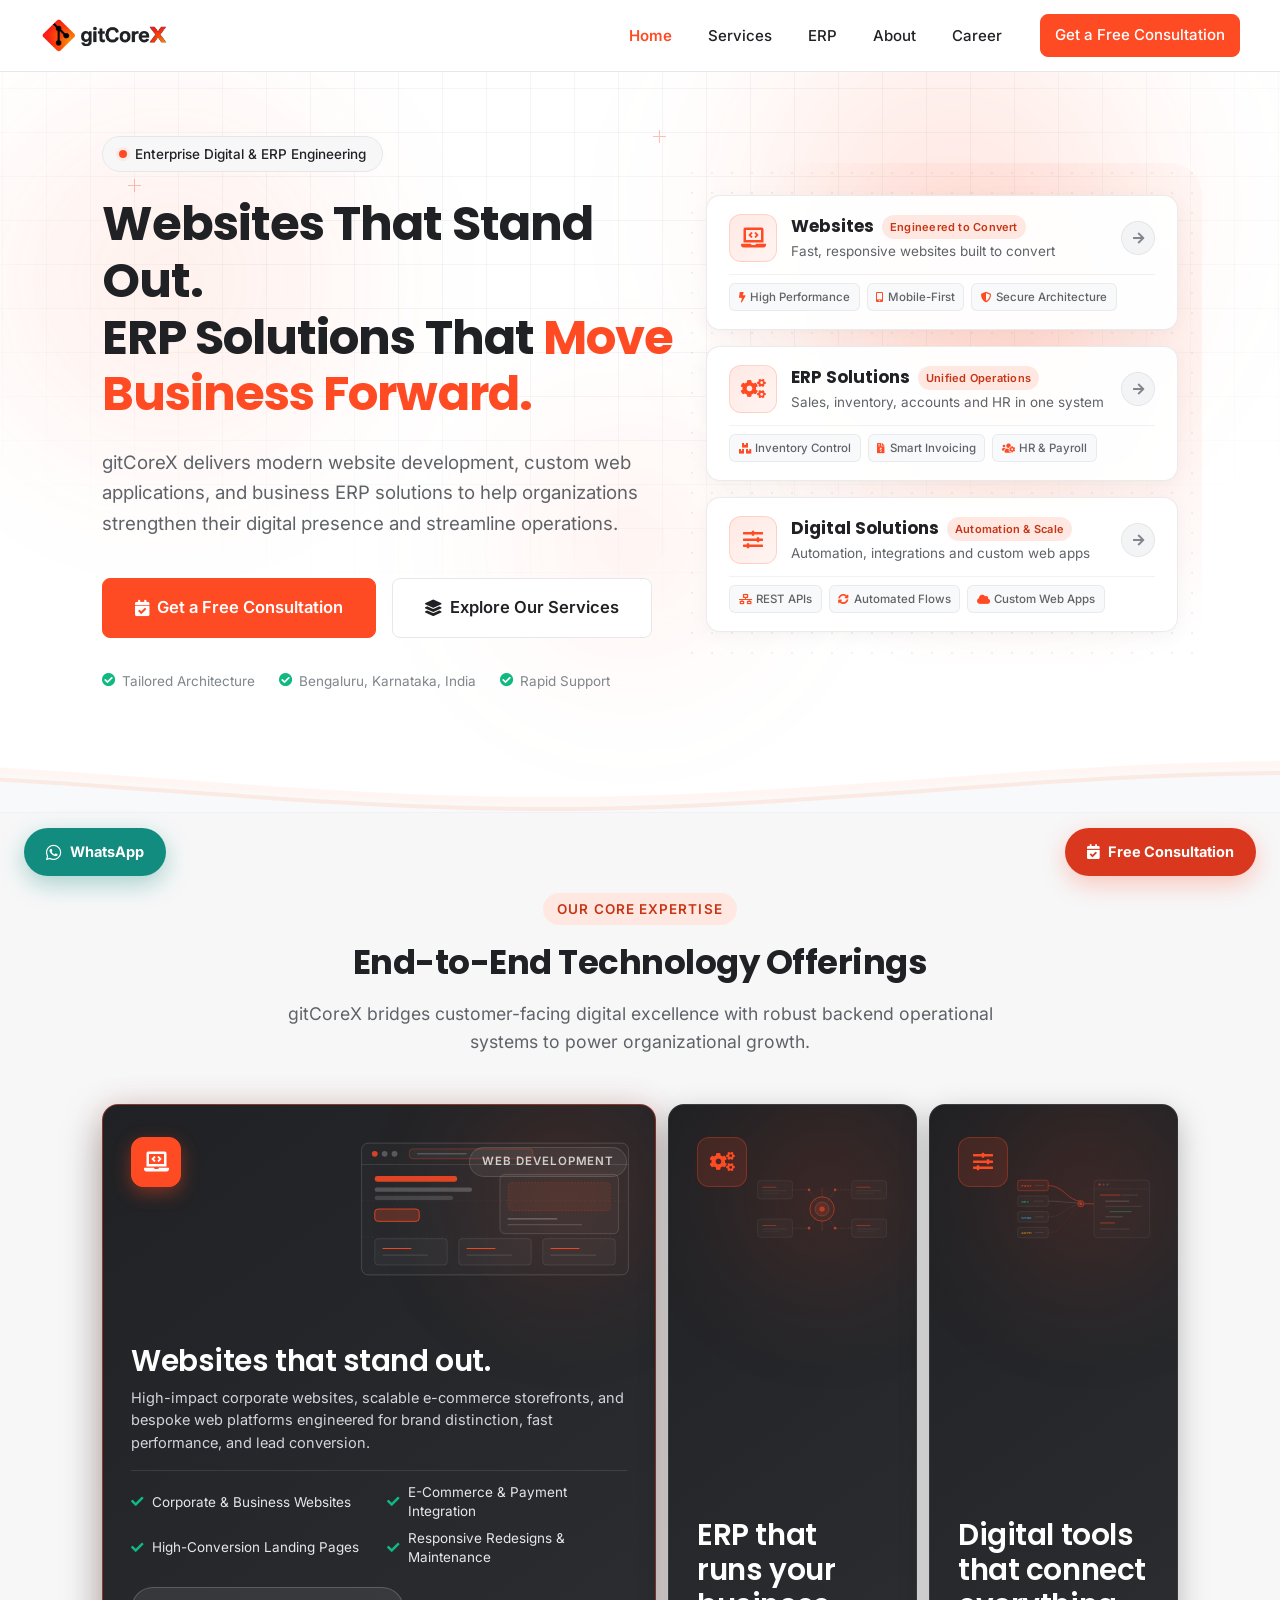
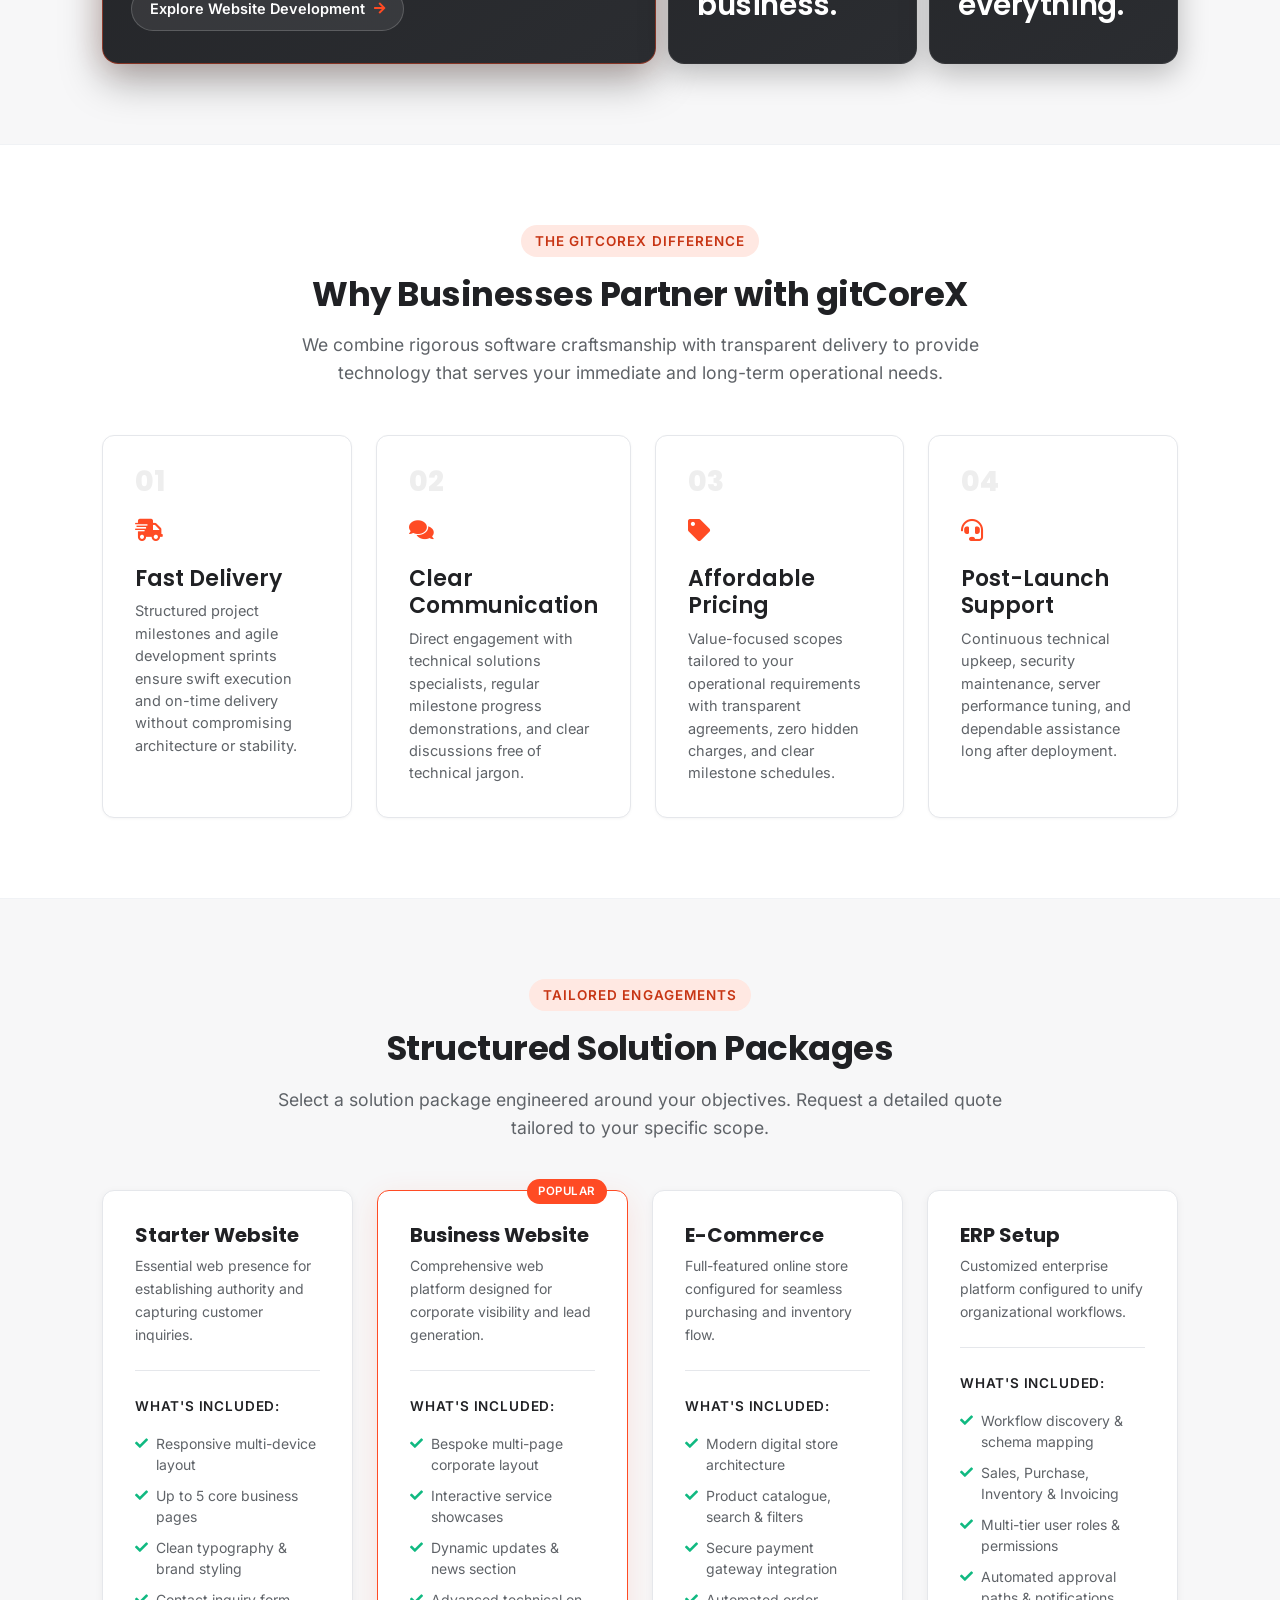
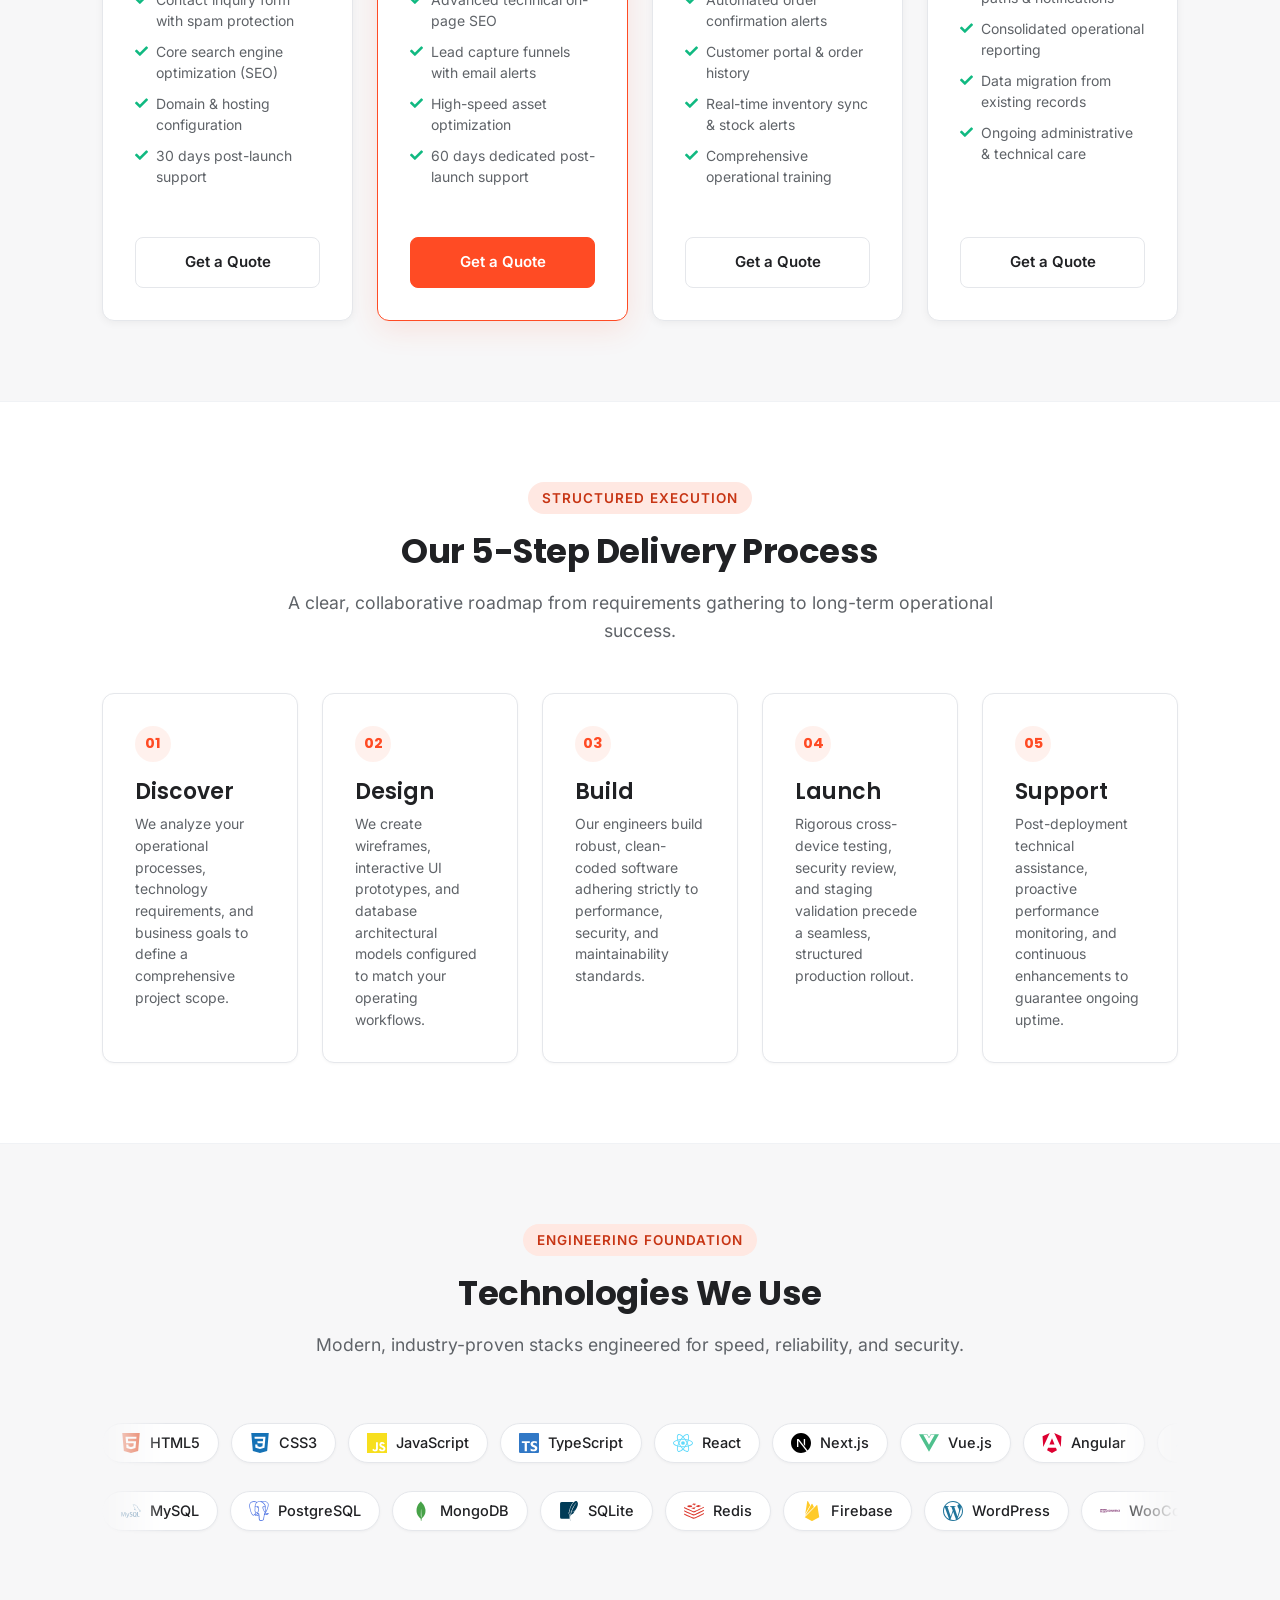
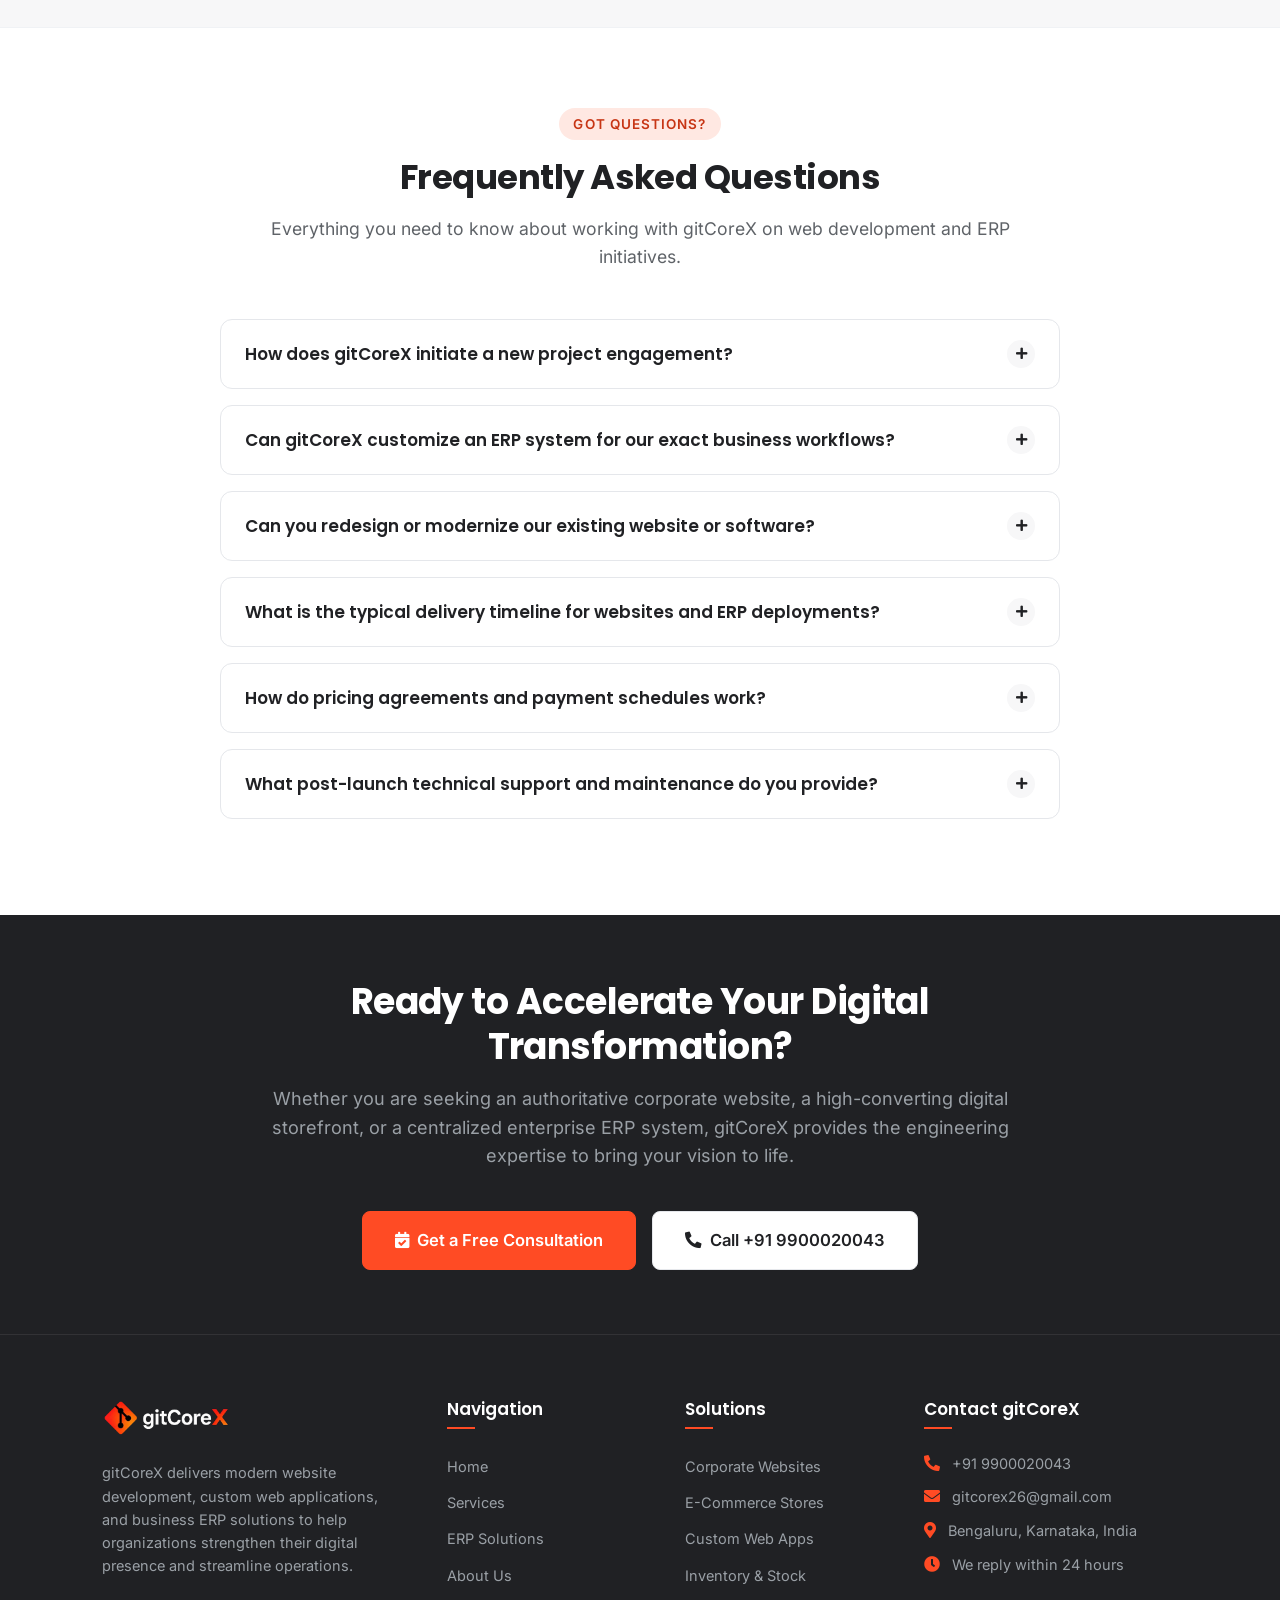
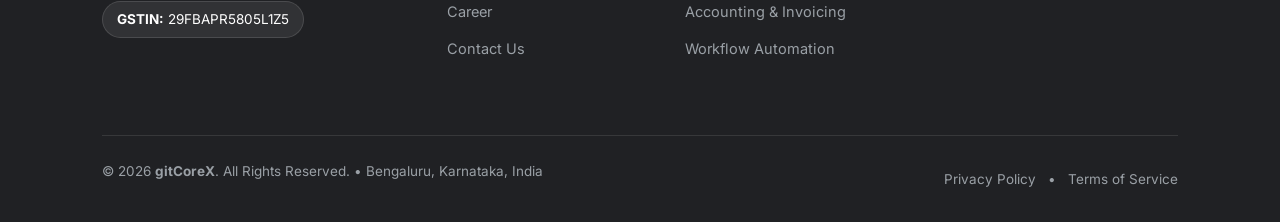
==== commit 6b637257: "Replace offerings cards with interactive expanding-panel layout" ====
--- a/index.html
+++ b/index.html
@@ -255,69 +255,239 @@
                 </p>
             </div>
 
-            <div class="services-summary-grid">
-                <!-- Card 1: Websites -->
-                <div class="service-summary-card reveal-on-scroll">
-                    <div class="service-card-icon-wrap">
-                        <i class="fas fa-laptop-code"></i>
-                    </div>
-                    <h3>Modern Website Development</h3>
-                    <p>
-                        High-impact corporate websites, scalable e-commerce storefronts, and bespoke web platforms engineered for brand distinction, fast performance, and lead conversion.
-                    </p>
-                    <ul class="service-feature-checklist">
-                        <li><i class="fas fa-check"></i> Corporate &amp; Business Websites</li>
-                        <li><i class="fas fa-check"></i> E-Commerce &amp; Payment Integration</li>
-                        <li><i class="fas fa-check"></i> High-Conversion Landing Pages</li>
-                        <li><i class="fas fa-check"></i> Responsive Redesigns &amp; Maintenance</li>
-                    </ul>
-                    <a href="services.html" class="card-cta-link">
-                        <span>Explore Website Development</span>
-                        <i class="fas fa-arrow-right"></i>
-                    </a>
-                </div>
-
-                <!-- Card 2: ERP Solutions -->
-                <div class="service-summary-card reveal-on-scroll">
-                    <div class="service-card-icon-wrap">
-                        <i class="fas fa-cogs"></i>
-                    </div>
-                    <h3>Enterprise ERP Solutions</h3>
-                    <p>
-                        Centralized business management software designed around your specific operating workflows—bringing clarity to inventory, sales pipelines, accounting, and human capital.
-                    </p>
-                    <ul class="service-feature-checklist">
-                        <li><i class="fas fa-check"></i> Inventory &amp; Multi-Stock Tracking</li>
-                        <li><i class="fas fa-check"></i> Sales, Purchases &amp; Invoicing</li>
-                        <li><i class="fas fa-check"></i> HR, Attendance &amp; Payroll Management</li>
-                        <li><i class="fas fa-check"></i> Custom Workflow Automation</li>
-                    </ul>
-                    <a href="erp.html" class="card-cta-link">
-                        <span>Explore ERP Solutions</span>
-                        <i class="fas fa-arrow-right"></i>
-                    </a>
-                </div>
-
-                <!-- Card 3: Digital Solutions -->
-                <div class="service-summary-card reveal-on-scroll">
-                    <div class="service-card-icon-wrap">
-                        <i class="fas fa-sliders-h"></i>
-                    </div>
-                    <h3>Digital Solutions &amp; Engineering</h3>
-                    <p>
-                        Specialized digital utilities, API integrations, database optimization, and user experience design to modernize legacy workflows and increase organizational agility.
-                    </p>
-                    <ul class="service-feature-checklist">
-                        <li><i class="fas fa-check"></i> UI/UX Design &amp; Prototyping</li>
-                        <li><i class="fas fa-check"></i> Custom Web Applications &amp; Portals</li>
-                        <li><i class="fas fa-check"></i> Database Architecture &amp; Tuning</li>
-                        <li><i class="fas fa-check"></i> Software &amp; Cloud Integrations</li>
-                    </ul>
-                    <a href="services.html#digital-solutions" class="card-cta-link">
-                        <span>Explore Digital Solutions</span>
-                        <i class="fas fa-arrow-right"></i>
-                    </a>
-                </div>
+            <div class="expanding-panels-container reveal-on-scroll">
+                <!-- Panel 1: Websites -->
+                <article class="expanding-panel is-active" tabindex="0" role="region" aria-label="Web Development: Websites that stand out.">
+                    <div class="panel-ambient-glow" aria-hidden="true"></div>
+                    <div class="panel-illustration-wrap" aria-hidden="true">
+                        <!-- Inline SVG 1: Browser wireframe -->
+                        <svg class="panel-svg" viewBox="0 0 340 180" width="340" height="180" fill="none" xmlns="http://www.w3.org/2000/svg" role="img" aria-hidden="true">
+                            <!-- Browser Window Outer Shell -->
+                            <rect x="8" y="10" width="324" height="160" rx="8" fill="rgba(255, 255, 255, 0.02)" stroke="rgba(255, 255, 255, 0.16)" stroke-width="1.2" />
+                            <line x1="8" y1="36" x2="332" y2="36" stroke="rgba(255, 255, 255, 0.12)" stroke-width="1.2" />
+                            <!-- Window Controls -->
+                            <circle cx="24" cy="23" r="3.5" fill="#FF4B24" fill-opacity="0.85" />
+                            <circle cx="36" cy="23" r="3.5" fill="rgba(255, 255, 255, 0.25)" />
+                            <circle cx="48" cy="23" r="3.5" fill="rgba(255, 255, 255, 0.25)" />
+                            <!-- Address Bar Wireframe -->
+                            <rect x="66" y="17" width="150" height="12" rx="4" fill="rgba(255, 255, 255, 0.04)" stroke="rgba(255, 75, 36, 0.4)" stroke-width="1" />
+                            <line x1="76" y1="23" x2="135" y2="23" stroke="rgba(255, 255, 255, 0.35)" stroke-width="1" stroke-linecap="round" />
+                            <!-- Wireframe Grid Lines -->
+                            <line x1="8" y1="80" x2="332" y2="80" stroke="rgba(255, 255, 255, 0.04)" stroke-dasharray="3 3" />
+                            <line x1="8" y1="124" x2="332" y2="124" stroke="rgba(255, 255, 255, 0.04)" stroke-dasharray="3 3" />
+                            <line x1="160" y1="36" x2="160" y2="170" stroke="rgba(255, 255, 255, 0.04)" stroke-dasharray="3 3" />
+                            <!-- Left Hero Content Lines -->
+                            <rect x="24" y="50" width="100" height="7" rx="3" fill="#FF4B24" fill-opacity="0.9" />
+                            <rect x="24" y="64" width="118" height="5" rx="2" fill="rgba(255, 255, 255, 0.22)" />
+                            <rect x="24" y="74" width="95" height="5" rx="2" fill="rgba(255, 255, 255, 0.15)" />
+                            <rect x="24" y="90" width="54" height="15" rx="4" fill="rgba(255, 75, 36, 0.25)" stroke="#FF4B24" stroke-width="1" />
+                            <!-- Right Mockup / Card Stack -->
+                            <rect x="176" y="48" width="144" height="72" rx="6" fill="rgba(255, 255, 255, 0.03)" stroke="rgba(255, 255, 255, 0.18)" stroke-width="1" />
+                            <rect x="186" y="58" width="124" height="34" rx="4" fill="rgba(255, 75, 36, 0.08)" stroke="rgba(255, 75, 36, 0.3)" stroke-dasharray="2 2" />
+                            <line x1="186" y1="102" x2="245" y2="102" stroke="rgba(255, 255, 255, 0.3)" stroke-width="1.5" stroke-linecap="round" />
+                            <line x1="186" y1="109" x2="275" y2="109" stroke="rgba(255, 255, 255, 0.15)" stroke-width="1.5" stroke-linecap="round" />
+                            <!-- Bottom 3 Wireframe Cards -->
+                            <rect x="24" y="126" width="88" height="32" rx="4" fill="rgba(255, 255, 255, 0.03)" stroke="rgba(255, 255, 255, 0.12)" stroke-width="1" />
+                            <line x1="34" y1="138" x2="68" y2="138" stroke="#FF4B24" stroke-width="1.2" stroke-linecap="round" />
+                            <line x1="34" y1="146" x2="88" y2="146" stroke="rgba(255, 255, 255, 0.18)" stroke-width="1" stroke-linecap="round" />
+                            <rect x="126" y="126" width="88" height="32" rx="4" fill="rgba(255, 255, 255, 0.03)" stroke="rgba(255, 255, 255, 0.12)" stroke-width="1" />
+                            <line x1="136" y1="138" x2="170" y2="138" stroke="#FF4B24" stroke-width="1.2" stroke-linecap="round" />
+                            <line x1="136" y1="146" x2="190" y2="146" stroke="rgba(255, 255, 255, 0.18)" stroke-width="1" stroke-linecap="round" />
+                            <rect x="228" y="126" width="88" height="32" rx="4" fill="rgba(255, 255, 255, 0.03)" stroke="rgba(255, 255, 255, 0.12)" stroke-width="1" />
+                            <line x1="238" y1="138" x2="272" y2="138" stroke="#FF4B24" stroke-width="1.2" stroke-linecap="round" />
+                            <line x1="238" y1="146" x2="292" y2="146" stroke="rgba(255, 255, 255, 0.18)" stroke-width="1" stroke-linecap="round" />
+                        </svg>
+                    </div>
+                    
+                    <div class="panel-top-bar">
+                        <div class="panel-icon-badge" aria-hidden="true">
+                            <i class="fas fa-laptop-code"></i>
+                        </div>
+                        <span class="panel-eyebrow-tag">Web Development</span>
+                    </div>
+
+                    <div class="panel-body">
+                        <h3 class="panel-headline">Websites that stand out.</h3>
+                        
+                        <div class="panel-expanded-content">
+                            <p class="panel-description">
+                                High-impact corporate websites, scalable e-commerce storefronts, and bespoke web platforms engineered for brand distinction, fast performance, and lead conversion.
+                            </p>
+                            <ul class="panel-feature-list">
+                                <li><i class="fas fa-check" aria-hidden="true"></i> <span>Corporate &amp; Business Websites</span></li>
+                                <li><i class="fas fa-check" aria-hidden="true"></i> <span>E-Commerce &amp; Payment Integration</span></li>
+                                <li><i class="fas fa-check" aria-hidden="true"></i> <span>High-Conversion Landing Pages</span></li>
+                                <li><i class="fas fa-check" aria-hidden="true"></i> <span>Responsive Redesigns &amp; Maintenance</span></li>
+                            </ul>
+                            <div class="panel-cta-wrap">
+                                <a href="services.html" class="panel-cta-link">
+                                    <span>Explore Website Development</span>
+                                    <i class="fas fa-arrow-right" aria-hidden="true"></i>
+                                </a>
+                            </div>
+                        </div>
+                    </div>
+                </article>
+
+                <!-- Panel 2: ERP Solutions -->
+                <article class="expanding-panel" tabindex="0" role="region" aria-label="Enterprise ERP Solutions: ERP that runs your business.">
+                    <div class="panel-ambient-glow" aria-hidden="true"></div>
+                    <div class="panel-illustration-wrap" aria-hidden="true">
+                        <!-- Inline SVG 2: Connected modules -->
+                        <svg class="panel-svg" viewBox="0 0 340 180" width="340" height="180" fill="none" xmlns="http://www.w3.org/2000/svg" role="img" aria-hidden="true">
+                            <!-- Connecting Circuits / Bus Lines -->
+                            <path d="M102 46 L140 46 L158 74" stroke="rgba(255, 255, 255, 0.22)" stroke-width="1.4" stroke-dasharray="3 3" />
+                            <path d="M238 46 L200 46 L182 74" stroke="rgba(255, 255, 255, 0.22)" stroke-width="1.4" stroke-dasharray="3 3" />
+                            <path d="M102 134 L140 134 L158 106" stroke="rgba(255, 255, 255, 0.22)" stroke-width="1.4" stroke-dasharray="3 3" />
+                            <path d="M238 134 L200 134 L182 106" stroke="rgba(255, 255, 255, 0.22)" stroke-width="1.4" stroke-dasharray="3 3" />
+                            <line x1="170" y1="40" x2="170" y2="65" stroke="rgba(255, 75, 36, 0.5)" stroke-width="1.5" />
+                            <line x1="170" y1="115" x2="170" y2="140" stroke="rgba(255, 75, 36, 0.5)" stroke-width="1.5" />
+                            <!-- Pulse Signal Points -->
+                            <circle cx="140" cy="46" r="3" fill="#FF4B24" />
+                            <circle cx="200" cy="46" r="3" fill="#FF4B24" />
+                            <circle cx="140" cy="134" r="3" fill="#FF4B24" />
+                            <circle cx="200" cy="134" r="3" fill="#FF4B24" />
+                            <!-- Central Core Hub -->
+                            <circle cx="170" cy="90" r="28" fill="rgba(255, 75, 36, 0.12)" stroke="#FF4B24" stroke-width="1.8" />
+                            <circle cx="170" cy="90" r="16" fill="rgba(255, 75, 36, 0.22)" stroke="rgba(255, 255, 255, 0.35)" stroke-width="1.2" />
+                            <circle cx="170" cy="90" r="6" fill="#FF4B24" />
+                            <!-- Concentric Orbit Ring -->
+                            <circle cx="170" cy="90" r="44" stroke="rgba(255, 255, 255, 0.08)" stroke-width="1" stroke-dasharray="4 4" />
+                            <!-- Module 1: Inventory (Top Left) -->
+                            <rect x="22" y="25" width="80" height="42" rx="6" fill="rgba(255, 255, 255, 0.03)" stroke="rgba(255, 255, 255, 0.18)" stroke-width="1.2" />
+                            <line x1="34" y1="40" x2="64" y2="40" stroke="#FF4B24" stroke-width="1.5" stroke-linecap="round" />
+                            <line x1="34" y1="48" x2="88" y2="48" stroke="rgba(255, 255, 255, 0.22)" stroke-width="1" stroke-linecap="round" />
+                            <line x1="34" y1="54" x2="72" y2="54" stroke="rgba(255, 255, 255, 0.14)" stroke-width="1" stroke-linecap="round" />
+                            <!-- Module 2: Finance / Accounts (Top Right) -->
+                            <rect x="238" y="25" width="80" height="42" rx="6" fill="rgba(255, 255, 255, 0.03)" stroke="rgba(255, 255, 255, 0.18)" stroke-width="1.2" />
+                            <line x1="250" y1="40" x2="280" y2="40" stroke="#FF4B24" stroke-width="1.5" stroke-linecap="round" />
+                            <line x1="250" y1="48" x2="304" y2="48" stroke="rgba(255, 255, 255, 0.22)" stroke-width="1" stroke-linecap="round" />
+                            <line x1="250" y1="54" x2="288" y2="54" stroke="rgba(255, 255, 255, 0.14)" stroke-width="1" stroke-linecap="round" />
+                            <!-- Module 3: HR & Payroll (Bottom Left) -->
+                            <rect x="22" y="113" width="80" height="42" rx="6" fill="rgba(255, 255, 255, 0.03)" stroke="rgba(255, 255, 255, 0.18)" stroke-width="1.2" />
+                            <line x1="34" y1="128" x2="64" y2="128" stroke="#FF4B24" stroke-width="1.5" stroke-linecap="round" />
+                            <line x1="34" y1="136" x2="88" y2="136" stroke="rgba(255, 255, 255, 0.22)" stroke-width="1" stroke-linecap="round" />
+                            <line x1="34" y1="142" x2="72" y2="142" stroke="rgba(255, 255, 255, 0.14)" stroke-width="1" stroke-linecap="round" />
+                            <!-- Module 4: Sales & Automation (Bottom Right) -->
+                            <rect x="238" y="113" width="80" height="42" rx="6" fill="rgba(255, 255, 255, 0.03)" stroke="rgba(255, 255, 255, 0.18)" stroke-width="1.2" />
+                            <line x1="250" y1="128" x2="280" y2="128" stroke="#FF4B24" stroke-width="1.5" stroke-linecap="round" />
+                            <line x1="250" y1="136" x2="304" y2="136" stroke="rgba(255, 255, 255, 0.22)" stroke-width="1" stroke-linecap="round" />
+                            <line x1="250" y1="142" x2="288" y2="142" stroke="rgba(255, 255, 255, 0.14)" stroke-width="1" stroke-linecap="round" />
+                        </svg>
+                    </div>
+
+                    <div class="panel-top-bar">
+                        <div class="panel-icon-badge" aria-hidden="true">
+                            <i class="fas fa-cogs"></i>
+                        </div>
+                        <span class="panel-eyebrow-tag">Enterprise ERP</span>
+                    </div>
+
+                    <div class="panel-body">
+                        <h3 class="panel-headline">ERP that runs your business.</h3>
+                        
+                        <div class="panel-expanded-content">
+                            <p class="panel-description">
+                                Centralized business management software designed around your specific operating workflows—bringing clarity to inventory, sales pipelines, accounting, and human capital.
+                            </p>
+                            <ul class="panel-feature-list">
+                                <li><i class="fas fa-check" aria-hidden="true"></i> <span>Inventory &amp; Multi-Stock Tracking</span></li>
+                                <li><i class="fas fa-check" aria-hidden="true"></i> <span>Sales, Purchases &amp; Invoicing</span></li>
+                                <li><i class="fas fa-check" aria-hidden="true"></i> <span>HR, Attendance &amp; Payroll Management</span></li>
+                                <li><i class="fas fa-check" aria-hidden="true"></i> <span>Custom Workflow Automation</span></li>
+                            </ul>
+                            <div class="panel-cta-wrap">
+                                <a href="erp.html" class="panel-cta-link">
+                                    <span>Explore ERP Solutions</span>
+                                    <i class="fas fa-arrow-right" aria-hidden="true"></i>
+                                </a>
+                            </div>
+                        </div>
+                    </div>
+                </article>
+
+                <!-- Panel 3: Digital Solutions -->
+                <article class="expanding-panel" tabindex="0" role="region" aria-label="Digital Solutions & Engineering: Digital tools that connect everything.">
+                    <div class="panel-ambient-glow" aria-hidden="true"></div>
+                    <div class="panel-illustration-wrap" aria-hidden="true">
+                        <!-- Inline SVG 3: API nodes and code lines -->
+                        <svg class="panel-svg" viewBox="0 0 340 180" width="340" height="180" fill="none" xmlns="http://www.w3.org/2000/svg" role="img" aria-hidden="true">
+                            <!-- Left API Endpoints -->
+                            <rect x="20" y="24" width="70" height="24" rx="4" fill="rgba(255, 75, 36, 0.12)" stroke="#FF4B24" stroke-width="1.2" />
+                            <text x="28" y="40" fill="#FF4B24" font-family="'Courier New', monospace" font-size="10" font-weight="bold">POST</text>
+                            <line x1="60" y1="36" x2="80" y2="36" stroke="rgba(255, 255, 255, 0.3)" stroke-width="1" />
+
+                            <rect x="20" y="60" width="70" height="24" rx="4" fill="rgba(255, 255, 255, 0.03)" stroke="rgba(255, 255, 255, 0.2)" stroke-width="1.2" />
+                            <text x="28" y="76" fill="#10B981" font-family="'Courier New', monospace" font-size="10" font-weight="bold">GET</text>
+                            <line x1="56" y1="72" x2="80" y2="72" stroke="rgba(255, 255, 255, 0.3)" stroke-width="1" />
+
+                            <rect x="20" y="96" width="70" height="24" rx="4" fill="rgba(255, 255, 255, 0.03)" stroke="rgba(255, 255, 255, 0.2)" stroke-width="1.2" />
+                            <text x="28" y="112" fill="#38BDF8" font-family="'Courier New', monospace" font-size="10" font-weight="bold">SYNC</text>
+                            <line x1="60" y1="108" x2="80" y2="108" stroke="rgba(255, 255, 255, 0.3)" stroke-width="1" />
+
+                            <rect x="20" y="132" width="70" height="24" rx="4" fill="rgba(255, 255, 255, 0.03)" stroke="rgba(255, 255, 255, 0.2)" stroke-width="1.2" />
+                            <text x="28" y="148" fill="#F59E0B" font-family="'Courier New', monospace" font-size="10" font-weight="bold">AUTH</text>
+                            <line x1="60" y1="144" x2="80" y2="144" stroke="rgba(255, 255, 255, 0.3)" stroke-width="1" />
+
+                            <!-- Curved Pipeline Paths -->
+                            <path d="M90 36 C125 36, 135 72, 165 72" stroke="#FF4B24" stroke-width="1.6" fill="none" />
+                            <path d="M90 72 C120 72, 135 76, 165 76" stroke="rgba(255, 255, 255, 0.35)" stroke-width="1.2" fill="none" />
+                            <path d="M90 108 C125 108, 135 80, 165 80" stroke="rgba(255, 255, 255, 0.25)" stroke-width="1.2" stroke-dasharray="3 3" fill="none" />
+                            <path d="M90 144 C130 144, 140 84, 165 84" stroke="rgba(255, 75, 36, 0.4)" stroke-width="1.2" stroke-dasharray="3 3" fill="none" />
+
+                            <!-- Central Junction Node -->
+                            <circle cx="165" cy="78" r="7" fill="rgba(255, 75, 36, 0.25)" stroke="#FF4B24" stroke-width="1.6" />
+                            <circle cx="165" cy="78" r="3" fill="#FF4B24" />
+                            <path d="M172 78 L195 78" stroke="#FF4B24" stroke-width="1.6" />
+
+                            <!-- Right Code Syntax Window -->
+                            <rect x="195" y="24" width="128" height="132" rx="8" fill="rgba(255, 255, 255, 0.02)" stroke="rgba(255, 255, 255, 0.18)" stroke-width="1.2" />
+                            <line x1="195" y1="44" x2="323" y2="44" stroke="rgba(255, 255, 255, 0.1)" stroke-width="1" />
+                            <circle cx="208" cy="34" r="2.5" fill="#FF4B24" />
+                            <circle cx="217" cy="34" r="2.5" fill="rgba(255, 255, 255, 0.2)" />
+                            <circle cx="226" cy="34" r="2.5" fill="rgba(255, 255, 255, 0.2)" />
+
+                            <line x1="210" y1="58" x2="255" y2="58" stroke="#FF4B24" stroke-width="1.8" stroke-linecap="round" />
+                            <line x1="260" y1="58" x2="295" y2="58" stroke="rgba(255, 255, 255, 0.25)" stroke-width="1.5" stroke-linecap="round" />
+                            <line x1="222" y1="72" x2="275" y2="72" stroke="rgba(255, 255, 255, 0.45)" stroke-width="1.5" stroke-linecap="round" />
+                            <line x1="222" y1="84" x2="305" y2="84" stroke="rgba(255, 255, 255, 0.2)" stroke-width="1.5" stroke-linecap="round" />
+                            <line x1="232" y1="96" x2="280" y2="96" stroke="#10B981" stroke-width="1.5" stroke-linecap="round" />
+                            <line x1="222" y1="108" x2="260" y2="108" stroke="rgba(255, 255, 255, 0.35)" stroke-width="1.5" stroke-linecap="round" />
+                            <line x1="210" y1="122" x2="242" y2="122" stroke="#FF4B24" stroke-width="1.8" stroke-linecap="round" />
+                            <line x1="210" y1="136" x2="275" y2="136" stroke="rgba(255, 255, 255, 0.2)" stroke-width="1.5" stroke-linecap="round" />
+                        </svg>
+                    </div>
+
+                    <div class="panel-top-bar">
+                        <div class="panel-icon-badge" aria-hidden="true">
+                            <i class="fas fa-sliders-h"></i>
+                        </div>
+                        <span class="panel-eyebrow-tag">Digital Utilities</span>
+                    </div>
+
+                    <div class="panel-body">
+                        <h3 class="panel-headline">Digital tools that connect everything.</h3>
+                        
+                        <div class="panel-expanded-content">
+                            <p class="panel-description">
+                                Specialized digital utilities, API integrations, database optimization, and user experience design to modernize legacy workflows and increase organizational agility.
+                            </p>
+                            <ul class="panel-feature-list">
+                                <li><i class="fas fa-check" aria-hidden="true"></i> <span>UI/UX Design &amp; Prototyping</span></li>
+                                <li><i class="fas fa-check" aria-hidden="true"></i> <span>Custom Web Applications &amp; Portals</span></li>
+                                <li><i class="fas fa-check" aria-hidden="true"></i> <span>Database Architecture &amp; Tuning</span></li>
+                                <li><i class="fas fa-check" aria-hidden="true"></i> <span>Software &amp; Cloud Integrations</span></li>
+                            </ul>
+                            <div class="panel-cta-wrap">
+                                <a href="services.html#digital-solutions" class="panel-cta-link">
+                                    <span>Explore Digital Solutions</span>
+                                    <i class="fas fa-arrow-right" aria-hidden="true"></i>
+                                </a>
+                            </div>
+                        </div>
+                    </div>
+                </article>
+            </div>
             </div>
         </div>
     </section>
--- a/css/style.min.css
+++ b/css/style.min.css
@@ -1 +1 @@
-@font-face{font-family:'Inter';font-style:normal;font-weight:400;font-display:swap;src:url('../fonts/inter-v18-latin-400.woff2') format('woff2');unicode-range:U+0000-00FF,U+0131,U+0152-0153,U+02BB-02BC,U+02C6,U+02DA,U+02DC,U+0304,U+0308,U+0329,U+2000-206F,U+20AC,U+2122,U+2191,U+2193,U+2212,U+2215,U+FEFF,U+FFFD}@font-face{font-family:'Inter';font-style:normal;font-weight:500;font-display:swap;src:url('../fonts/inter-v18-latin-500.woff2') format('woff2');unicode-range:U+0000-00FF,U+0131,U+0152-0153,U+02BB-02BC,U+02C6,U+02DA,U+02DC,U+0304,U+0308,U+0329,U+2000-206F,U+20AC,U+2122,U+2191,U+2193,U+2212,U+2215,U+FEFF,U+FFFD}@font-face{font-family:'Inter';font-style:normal;font-weight:600;font-display:swap;src:url('../fonts/inter-v18-latin-600.woff2') format('woff2');unicode-range:U+0000-00FF,U+0131,U+0152-0153,U+02BB-02BC,U+02C6,U+02DA,U+02DC,U+0304,U+0308,U+0329,U+2000-206F,U+20AC,U+2122,U+2191,U+2193,U+2212,U+2215,U+FEFF,U+FFFD}@font-face{font-family:'Inter';font-style:normal;font-weight:700;font-display:swap;src:url('../fonts/inter-v18-latin-700.woff2') format('woff2');unicode-range:U+0000-00FF,U+0131,U+0152-0153,U+02BB-02BC,U+02C6,U+02DA,U+02DC,U+0304,U+0308,U+0329,U+2000-206F,U+20AC,U+2122,U+2191,U+2193,U+2212,U+2215,U+FEFF,U+FFFD}@font-face{font-family:'Poppins';font-style:normal;font-weight:500;font-display:swap;src:url('../fonts/poppins-v21-latin-500.woff2') format('woff2');unicode-range:U+0000-00FF,U+0131,U+0152-0153,U+02BB-02BC,U+02C6,U+02DA,U+02DC,U+0304,U+0308,U+0329,U+2000-206F,U+20AC,U+2122,U+2191,U+2193,U+2212,U+2215,U+FEFF,U+FFFD}@font-face{font-family:'Poppins';font-style:normal;font-weight:600;font-display:swap;src:url('../fonts/poppins-v21-latin-600.woff2') format('woff2');unicode-range:U+0000-00FF,U+0131,U+0152-0153,U+02BB-02BC,U+02C6,U+02DA,U+02DC,U+0304,U+0308,U+0329,U+2000-206F,U+20AC,U+2122,U+2191,U+2193,U+2212,U+2215,U+FEFF,U+FFFD}@font-face{font-family:'Poppins';font-style:normal;font-weight:700;font-display:swap;src:url('../fonts/poppins-v21-latin-700.woff2') format('woff2');unicode-range:U+0000-00FF,U+0131,U+0152-0153,U+02BB-02BC,U+02C6,U+02DA,U+02DC,U+0304,U+0308,U+0329,U+2000-206F,U+20AC,U+2122,U+2191,U+2193,U+2212,U+2215,U+FEFF,U+FFFD}@font-face{font-family:'Poppins';font-style:normal;font-weight:800;font-display:swap;src:url('../fonts/poppins-v21-latin-800.woff2') format('woff2');unicode-range:U+0000-00FF,U+0131,U+0152-0153,U+02BB-02BC,U+02C6,U+02DA,U+02DC,U+0304,U+0308,U+0329,U+2000-206F,U+20AC,U+2122,U+2191,U+2193,U+2212,U+2215,U+FEFF,U+FFFD}:root{--brand-white:#FFFFFF;--brand-charcoal:#202124;--brand-charcoal-dark:#161719;--brand-charcoal-card:#282A2E;--brand-charcoal-muted:#3C4043;--brand-orange:#FF4B24;--brand-orange-hover:#E03E1A;--brand-orange-light:rgba(255,75,36,0.08);--brand-orange-glow:rgba(255,75,36,0.28);--bg-light:#F7F7F8;--bg-light-alt:#F1F3F5;--bg-card:#FFFFFF;--text-primary:#202124;--text-secondary:#5F6368;--text-muted:#80868B;--text-inverse:#FFFFFF;--text-inverse-muted:#9AA0A6;--border-color:#E5E7EB;--border-subtle:#F0F2F5;--border-dark:#374151;--shadow-xs:0 1px 3px rgba(0,0,0,0.04);--shadow-sm:0 2px 8px rgba(0,0,0,0.05);--shadow-md:0 4px 20px rgba(0,0,0,0.06);--shadow-lg:0 12px 32px rgba(0,0,0,0.08);--shadow-hover:0 16px 40px rgba(0,0,0,0.12);--space-1:0.8rem;--space-2:1.6rem;--space-3:2.4rem;--space-4:3.2rem;--space-5:4.0rem;--space-6:4.8rem;--space-8:6.4rem;--space-10:8.0rem;--space-12:9.6rem;--radius-sm:8px;--radius-md:12px;--radius-lg:16px;--radius-pill:9999px;--transition-fast:0.15s ease;--transition-base:0.25s ease;--transition-smooth:0.35s cubic-bezier(0.16,1,0.3,1)}*,*::before,*::after{box-sizing:border-box;margin:0;padding:0}html{font-size:62.5%;scroll-behavior:smooth;text-size-adjust:100%}body{font-family:'Inter',-apple-system,BlinkMacSystemFont,'Segoe UI',Roboto,Helvetica,Arial,sans-serif;font-size:1.6rem;line-height:1.65;color:var(--text-secondary);background-color:var(--brand-white);-webkit-font-smoothing:antialiased;-moz-osx-font-smoothing:grayscale;overflow-x:hidden}a{color:inherit;text-decoration:none;transition:color var(--transition-fast),background-color var(--transition-fast),border-color var(--transition-fast)}a:hover{color:var(--brand-orange)}a:focus-visible,button:focus-visible,input:focus-visible,select:focus-visible,textarea:focus-visible{outline:2px solid var(--brand-orange);outline-offset:3px;border-radius:4px}img{max-width:100%;height:auto;display:block}h1,h2,h3,h4,h5,h6,.font-heading{font-family:'Poppins',-apple-system,BlinkMacSystemFont,'Segoe UI',Roboto,sans-serif;color:var(--text-primary);font-weight:600;line-height:1.25}h1{font-size:4.4rem;font-weight:700;letter-spacing:-0.02em}h2{font-size:3.4rem;font-weight:700;letter-spacing:-0.015em}h3{font-size:2.2rem;font-weight:600}h4{font-size:1.8rem;font-weight:600}h5{font-size:1.6rem;font-weight:600}p{margin-bottom:var(--space-2)}p:last-child{margin-bottom:0}.container{width:100%;max-width:1240px;margin-left:auto;margin-right:auto;padding-left:var(--space-3);padding-right:var(--space-3)}.text-center{text-align:center}.text-left{text-align:left}.text-right{text-align:right}.highlight-orange{color:var(--brand-orange)}.text-brand-accent{color:var(--brand-orange) !important;font-weight:600}.text-brand-accent:hover{color:var(--brand-orange-hover) !important;text-decoration:underline}.section{padding-top:var(--space-10);padding-bottom:var(--space-10);position:relative}.section-white{background-color:var(--brand-white)}.section-light{background-color:var(--bg-light);border-top:1px solid var(--border-subtle);border-bottom:1px solid var(--border-subtle)}.section-charcoal{background-color:var(--brand-charcoal);color:var(--text-inverse)}.section-charcoal h2,.section-charcoal h3,.section-charcoal h4{color:var(--text-inverse)}.section-charcoal p{color:var(--text-inverse-muted)}.section-header{margin-bottom:var(--space-6)}.section-header.text-center{max-width:760px;margin-left:auto;margin-right:auto}.section-eyebrow{display:inline-flex;align-items:center;gap:var(--space-1);font-size:1.35rem;font-weight:600;text-transform:uppercase;letter-spacing:0.08em;color:#C73514;background:#FFE8E2;padding:0.5rem 1.4rem;border-radius:var(--radius-pill);margin-bottom:var(--space-2)}.section-charcoal .section-eyebrow{background:rgba(255,75,36,0.15);color:#FF704E}.section-title{margin-bottom:var(--space-2)}.section-subtitle{font-size:1.75rem;color:var(--text-secondary);line-height:1.6}.btn{display:inline-flex;align-items:center;justify-content:center;gap:0.8rem;font-family:'Inter',sans-serif;font-weight:600;font-size:1.5rem;padding:1.2rem 2.4rem;border-radius:var(--radius-sm);border:1px solid transparent;cursor:pointer;transition:all var(--transition-base);text-align:center;white-space:nowrap}.btn-primary{position:relative;overflow:hidden;background-color:var(--brand-orange);color:#FFFFFF !important;border-color:var(--brand-orange)}.btn-primary::after{content:'';position:absolute;top:-50%;left:-75%;width:50%;height:200%;background:linear-gradient( 90deg,rgba(255,255,255,0) 0%,rgba(255,255,255,0.28) 50%,rgba(255,255,255,0) 100% );transform:rotate(25deg);transition:none;pointer-events:none}.btn-primary:hover::after{left:135%;transition:left 0.75s ease-in-out}.btn-primary:hover{background-color:var(--brand-orange-hover);border-color:var(--brand-orange-hover);transform:translateY(-2px);box-shadow:0 8px 24px var(--brand-orange-glow)}.btn-secondary{background-color:var(--brand-white);color:var(--brand-charcoal) !important;border-color:var(--border-color)}.btn-secondary:hover{background-color:var(--bg-light);border-color:var(--brand-charcoal);transform:translateY(-2px);box-shadow:var(--shadow-sm)}.btn-outline{background-color:transparent;color:var(--brand-charcoal) !important;border-color:var(--border-color)}.btn-outline:hover{background-color:var(--brand-charcoal);color:#FFFFFF !important;border-color:var(--brand-charcoal);transform:translateY(-2px)}.btn-charcoal{background-color:var(--brand-charcoal);color:#FFFFFF !important}.btn-charcoal:hover{background-color:var(--brand-charcoal-dark);transform:translateY(-2px);box-shadow:0 4px 16px rgba(32,33,36,0.25)}.btn-sm{font-size:1.35rem;padding:0.8rem 1.6rem}.btn-lg{font-size:1.65rem;padding:1.5rem 3.2rem}.btn-full{width:100%}.scroll-progress-bar{position:fixed;top:0;left:0;width:0%;height:3px;background:linear-gradient(90deg,#FF4B24 0%,#FF7850 100%);box-shadow:0 0 10px rgba(255,75,36,0.65);z-index:10005;pointer-events:none;transition:width 0.08s ease-out}.header{position:fixed;top:0;left:0;right:0;height:72px;background-color:rgba(255,255,255,0.98);backdrop-filter:blur(12px);-webkit-backdrop-filter:blur(12px);border-bottom:1px solid var(--border-color);z-index:1000;display:flex;align-items:center;justify-content:space-between;padding:0 var(--space-5);transition:background-color var(--transition-base),box-shadow var(--transition-base),height var(--transition-base),border-color var(--transition-base)}.header.header-scrolled{background-color:rgba(255,255,255,0.92);backdrop-filter:blur(16px);-webkit-backdrop-filter:blur(16px);border-bottom-color:rgba(0,0,0,0.08);box-shadow:0 4px 24px rgba(0,0,0,0.06);height:68px}.header .logo img{height:38px;width:auto;object-fit:contain}.navbar ul{list-style:none;display:flex;align-items:center;gap:var(--space-1)}.navbar ul li a{font-size:1.5rem;font-weight:500;color:var(--text-primary);padding:0.8rem 1.4rem;border-radius:var(--radius-sm);transition:color var(--transition-fast),background-color var(--transition-fast)}.navbar ul li a:hover{color:var(--brand-orange);background-color:var(--bg-light)}.navbar ul li a.active{color:var(--brand-orange);font-weight:600}.nav-cta-btn{margin-left:var(--space-2)}.menu-toggle{display:none;background:transparent;border:none;font-size:2.2rem;color:var(--brand-charcoal);cursor:pointer;padding:0.8rem;border-radius:var(--radius-sm)}.mobile-nav-backdrop{display:none;position:fixed;top:0;left:0;width:100vw;height:100vh;background:rgba(0,0,0,0.45);backdrop-filter:blur(4px);z-index:998}.mobile-nav-backdrop.active{display:block}.hero{position:relative;padding-top:calc(72px + var(--space-8));padding-bottom:calc(var(--space-10) + 40px);background:#FFFFFF;overflow:hidden}.hero > .container{position:relative;z-index:2}.hero-bg-ambient{position:absolute;inset:0;pointer-events:none;z-index:0;overflow:hidden}.hero-bg-grid{position:absolute;inset:0;background-image:linear-gradient(to right,rgba(32,33,36,0.045) 1px,transparent 1px),linear-gradient(to bottom,rgba(32,33,36,0.045) 1px,transparent 1px);background-size:44px 44px;background-position:center top;-webkit-mask-image:radial-gradient(ellipse 85% 65% at 50% 25%,#000000 35%,transparent 82%);mask-image:radial-gradient(ellipse 85% 65% at 50% 25%,#000000 35%,transparent 82%)}.hero-ambient-orb{position:absolute;border-radius:50%;pointer-events:none;will-change:transform}.hero-orb-1{top:-80px;right:3%;width:580px;height:580px;background:radial-gradient(circle,rgba(255,75,36,0.17) 0%,rgba(255,120,80,0.07) 45%,transparent 70%);filter:blur(65px);-webkit-filter:blur(65px);animation:floatOrb1 14s ease-in-out infinite alternate}.hero-orb-2{top:30px;left:-80px;width:500px;height:500px;background:radial-gradient(circle,rgba(255,120,80,0.12) 0%,rgba(255,75,36,0.04) 50%,transparent 72%);filter:blur(55px);-webkit-filter:blur(55px);animation:floatOrb2 18s ease-in-out infinite alternate}.hero-orb-3{bottom:80px;left:32%;width:440px;height:380px;background:radial-gradient(circle,rgba(255,75,36,0.07) 0%,rgba(255,150,100,0.02) 55%,transparent 75%);filter:blur(50px);-webkit-filter:blur(50px);animation:floatOrb3 20s ease-in-out infinite alternate}.hero-grid-cross{position:absolute;width:13px;height:13px;pointer-events:none;opacity:0.35}.hero-grid-cross::before,.hero-grid-cross::after{content:'';position:absolute;background:var(--brand-orange)}.hero-grid-cross::before{top:6px;left:0;width:13px;height:1px}.hero-grid-cross::after{top:0;left:6px;width:1px;height:13px}.cross-1{top:22%;left:10%}.cross-2{top:16%;right:48%}.cross-3{top:54%;right:12%}@keyframes floatOrb1{0%{transform:translate3d(0,0,0) scale(1)}50%{transform:translate3d(-30px,25px,0) scale(1.06)}100%{transform:translate3d(20px,-20px,0) scale(0.96)}}@keyframes floatOrb2{0%{transform:translate3d(0,0,0) scale(1)}50%{transform:translate3d(25px,-30px,0) scale(1.08)}100%{transform:translate3d(-20px,20px,0) scale(0.94)}}@keyframes floatOrb3{0%{transform:translate3d(0,0,0) scale(1)}50%{transform:translate3d(-20px,-25px,0) scale(1.05)}100%{transform:translate3d(25px,15px,0) scale(0.95)}}@media (prefers-reduced-motion:reduce){.hero-orb-1,.hero-orb-2,.hero-orb-3{animation:none}}.hero-grid{position:relative;z-index:2;display:grid;grid-template-columns:1.15fr 0.95fr;gap:var(--space-6);align-items:center}.hero-content{max-width:640px}.hero-pill{display:inline-flex;align-items:center;gap:var(--space-1);background:var(--bg-light);border:1px solid var(--border-color);padding:0.6rem 1.6rem;border-radius:var(--radius-pill);font-size:1.35rem;font-weight:500;color:var(--text-primary);margin-bottom:var(--space-3)}.pill-dot{width:8px;height:8px;background:var(--brand-orange);border-radius:50%;display:inline-block;box-shadow:0 0 0 3px var(--brand-orange-light)}.hero-title{font-size:4.8rem;font-weight:700;line-height:1.18;margin-bottom:var(--space-3);color:var(--brand-charcoal)}.hero-desc{font-size:1.85rem;color:var(--text-secondary);line-height:1.65;margin-bottom:var(--space-5)}.hero-cta-group{display:flex;flex-wrap:wrap;gap:var(--space-2);align-items:center;margin-bottom:var(--space-4)}.hero-trust-row{display:flex;align-items:center;gap:var(--space-3);font-size:1.35rem;color:var(--text-muted)}.hero-trust-item{display:inline-flex;align-items:center;gap:0.6rem}.hero-trust-item i{color:#10B981}.hero-visual{position:relative;display:flex;align-items:center;justify-content:center;width:100%}.hero-cards-backdrop{position:absolute;inset:-32px -24px;border-radius:32px;background:radial-gradient(circle at 65% 40%,rgba(255,75,36,0.16) 0%,rgba(255,75,36,0.04) 50%,transparent 72%),radial-gradient(rgba(32,33,36,0.06) 1.2px,transparent 1.2px);background-size:100% 100%,20px 20px;pointer-events:none;z-index:0}.hero-card-stack{position:relative;z-index:1;display:flex;flex-direction:column;gap:1.6rem;width:100%;max-width:500px;perspective:1200px}.hero-service-card{position:relative;display:flex;flex-direction:column;gap:1.2rem;padding:1.8rem 2.2rem;background:rgba(255,255,255,0.95);backdrop-filter:blur(10px);-webkit-backdrop-filter:blur(10px);border:1px solid rgba(0,0,0,0.08);border-radius:14px;box-shadow:0 4px 20px rgba(0,0,0,0.04),0 1px 3px rgba(0,0,0,0.02);text-decoration:none;color:inherit;overflow:hidden;transform-style:preserve-3d;will-change:transform;transition:transform 0.4s cubic-bezier(0.16,1,0.3,1),box-shadow 0.4s cubic-bezier(0.16,1,0.3,1),border-color 0.28s ease;animation:heroCardFadeIn 0.6s cubic-bezier(0.16,1,0.3,1) both}.hero-service-card.is-tilting{transition:transform 0.06s linear,box-shadow 0.3s ease,border-color 0.28s ease}.hero-card-glare{position:absolute;inset:0;border-radius:inherit;background:radial-gradient(circle 280px at var(--glare-x,50%) var(--glare-y,50%),rgba(255,255,255,0.48),rgba(255,255,255,0) 70%);opacity:0;pointer-events:none;mix-blend-mode:overlay;transition:opacity 0.3s ease;z-index:5}.hero-service-card:hover .hero-card-glare{opacity:1}.hero-service-card::before{content:'';position:absolute;top:0;left:0;right:0;height:3px;background:linear-gradient(90deg,transparent,#FF4B24,transparent);opacity:0;transform:scaleX(0.4);transition:opacity 0.3s ease,transform 0.3s cubic-bezier(0.16,1,0.3,1)}.hero-card-1{animation-delay:0.08s}.hero-card-2{animation-delay:0.18s}.hero-card-3{animation-delay:0.28s}.hero-service-card:hover{border-color:rgba(255,75,36,0.40);box-shadow:0 20px 42px rgba(0,0,0,0.09),0 6px 20px rgba(255,75,36,0.14)}.hero-service-card:hover::before{opacity:1;transform:scaleX(1)}.hero-card-header{display:flex;align-items:center;gap:1.4rem;width:100%;transform-style:preserve-3d}.hero-card-icon-wrap{flex-shrink:0;transform:translateZ(26px);transform-style:preserve-3d;transition:transform 0.3s ease}.hero-card-icon{width:48px;height:48px;border-radius:12px;background:linear-gradient(135deg,rgba(255,75,36,0.12) 0%,rgba(255,75,36,0.06) 100%);border:1px solid rgba(255,75,36,0.18);color:var(--brand-orange);display:flex;align-items:center;justify-content:center;font-size:2rem;transition:background var(--transition-fast),color var(--transition-fast),transform var(--transition-fast),box-shadow var(--transition-fast)}.hero-service-card:hover .hero-card-icon{background:linear-gradient(135deg,#FF4B24 0%,#FF6842 100%);color:#FFFFFF;border-color:transparent;transform:scale(1.06);box-shadow:0 6px 16px rgba(255,75,36,0.35)}.hero-card-heading-group{flex:1;min-width:0;transform-style:preserve-3d}.hero-card-top-meta{display:flex;align-items:center;gap:0.8rem;margin-bottom:0.3rem;flex-wrap:wrap;transform:translateZ(20px);transform-style:preserve-3d}.hero-card-title{font-family:'Poppins',sans-serif;font-size:1.7rem;font-weight:700;color:var(--brand-charcoal);line-height:1.25;transition:color var(--transition-fast)}.hero-service-card:hover .hero-card-title{color:var(--brand-orange)}.hero-card-badge{font-size:1.1rem;font-weight:600;color:#C73514;background:#FFE8E2;padding:0.25rem 0.8rem;border-radius:var(--radius-pill);letter-spacing:0.02em;white-space:nowrap}.hero-card-text{font-size:1.35rem;color:var(--text-secondary);line-height:1.4;margin:0;transform:translateZ(16px);transform-style:preserve-3d}.hero-card-arrow-wrap{flex-shrink:0;transform:translateZ(30px);transform-style:preserve-3d;transition:transform 0.3s ease}.hero-card-arrow{width:34px;height:34px;border-radius:50%;background:#F3F4F6;border:1px solid rgba(0,0,0,0.06);color:var(--text-muted);display:flex;align-items:center;justify-content:center;font-size:1.3rem;transition:all 0.24s cubic-bezier(0.16,1,0.3,1)}.hero-service-card:hover .hero-card-arrow{background:var(--brand-orange);border-color:var(--brand-orange);color:#FFFFFF;transform:translateX(4px);box-shadow:0 4px 12px rgba(255,75,36,0.35)}.hero-card-tags{display:flex;align-items:center;gap:0.7rem;flex-wrap:wrap;padding-top:0.8rem;border-top:1px solid rgba(0,0,0,0.05);transform:translateZ(18px);transform-style:preserve-3d}.hero-card-tag{display:inline-flex;align-items:center;gap:0.45rem;font-size:1.15rem;font-weight:500;color:var(--text-secondary);background:#F8F9FA;border:1px solid rgba(0,0,0,0.06);padding:0.35rem 0.85rem;border-radius:6px;transition:background-color var(--transition-fast),border-color var(--transition-fast),color var(--transition-fast)}.hero-card-tag i{color:var(--brand-orange);font-size:1.05rem}.hero-service-card:hover .hero-card-tag{background:#FFFFFF;border-color:rgba(255,75,36,0.25);color:var(--brand-charcoal)}@keyframes heroCardFadeIn{from{opacity:0;transform:translateY(18px)}to{opacity:1;transform:translateY(0)}}.hero-wave-divider{position:absolute;bottom:0;left:0;width:100%;overflow:hidden;line-height:0;z-index:2;pointer-events:none}.hero-waves{position:relative;width:100%;height:56px;margin-bottom:-1px;min-height:44px;max-height:72px;display:block}.parallax-waves > use{animation:moveForever 22s cubic-bezier(0.55,0.5,0.45,0.5) infinite}.wave-layer-1{fill:rgba(255,75,36,0.05);animation-delay:-2s;animation-duration:9s}.wave-layer-2{fill:rgba(248,249,250,0.5);animation-delay:-3s;animation-duration:13s}.wave-layer-3{fill:rgba(255,75,36,0.09);animation-delay:-4s;animation-duration:17s}.wave-layer-4{fill:#F8F9FA;animation-delay:-5s;animation-duration:22s}@keyframes moveForever{0%{transform:translate3d(-90px,0,0)}100%{transform:translate3d(85px,0,0)}}.services-summary-grid{display:grid;grid-template-columns:repeat(3,1fr);gap:var(--space-4)}.service-summary-card{background:var(--brand-white);border:1px solid var(--border-color);border-radius:var(--radius-md);padding:var(--space-5);box-shadow:var(--shadow-sm);transition:transform var(--transition-base),box-shadow var(--transition-base),border-color var(--transition-base);display:flex;flex-direction:column}.service-summary-card:hover{transform:translateY(-4px);box-shadow:var(--shadow-lg);border-color:#D1D5DB}.service-card-icon-wrap{width:56px;height:56px;background:var(--brand-orange-light);border-radius:var(--radius-sm);display:flex;align-items:center;justify-content:center;color:var(--brand-orange);font-size:2.2rem;margin-bottom:var(--space-3);transition:background-color var(--transition-fast),color var(--transition-fast)}.service-summary-card:hover .service-card-icon-wrap{background:var(--brand-orange);color:#FFFFFF}.service-summary-card h3{margin-bottom:var(--space-2)}.service-summary-card p{color:var(--text-secondary);margin-bottom:var(--space-4);flex-grow:1}.service-feature-checklist{list-style:none;margin-bottom:var(--space-4);padding-top:var(--space-2);border-top:1px solid var(--border-subtle)}.service-feature-checklist li{font-size:1.45rem;color:var(--brand-charcoal);margin-bottom:0.8rem;display:flex;align-items:center;gap:0.8rem}.service-feature-checklist li i{color:#10B981;font-size:1.3rem}.card-cta-link{display:inline-flex;align-items:center;gap:0.8rem;font-size:1.45rem;font-weight:600;color:var(--brand-orange);margin-top:auto}.card-cta-link:hover{color:var(--brand-orange-hover);transform:translateX(3px)}.why-grid{display:grid;grid-template-columns:repeat(4,1fr);gap:var(--space-3)}.why-card{background:var(--brand-white);border:1px solid var(--border-color);border-radius:var(--radius-md);padding:var(--space-4);box-shadow:var(--shadow-xs);transition:transform var(--transition-base),box-shadow var(--transition-base)}.why-card:hover{transform:translateY(-4px);box-shadow:var(--shadow-md);border-color:#D1D5DB}.why-card-number{font-family:'Poppins',sans-serif;font-size:2.8rem;font-weight:800;color:rgba(32,33,36,0.08);line-height:1;margin-bottom:var(--space-2)}.why-card-icon{font-size:2.2rem;color:var(--brand-orange);margin-bottom:var(--space-2)}.why-card h3,.why-card h4{margin-bottom:var(--space-1);color:var(--brand-charcoal)}.why-card p{font-size:1.45rem;color:var(--text-secondary);line-height:1.55}.packages-grid{display:grid;grid-template-columns:repeat(4,1fr);gap:var(--space-3)}.package-card{background:var(--brand-white);border:1px solid var(--border-color);border-radius:var(--radius-md);padding:var(--space-4);box-shadow:var(--shadow-sm);display:flex;flex-direction:column;position:relative;transition:transform var(--transition-base),box-shadow var(--transition-base),border-color var(--transition-base)}.package-card:hover{transform:translateY(-4px);box-shadow:var(--shadow-lg);border-color:#CBD5E1}.package-card.package-highlight{border-color:var(--brand-orange);box-shadow:0 8px 30px rgba(255,75,36,0.12)}.package-badge-tag{position:absolute;top:-12px;right:20px;background:var(--brand-orange);color:#FFFFFF;font-size:1.15rem;font-weight:600;padding:0.3rem 1.1rem;border-radius:var(--radius-pill);text-transform:uppercase;letter-spacing:0.05em}.package-header{margin-bottom:var(--space-3);padding-bottom:var(--space-3);border-bottom:1px solid var(--border-color)}.package-name{font-size:2rem;font-weight:700;color:var(--brand-charcoal);margin-bottom:0.6rem}.package-desc{font-size:1.4rem;color:var(--text-secondary);min-height:48px}.package-includes-title{font-size:1.35rem;font-weight:600;text-transform:uppercase;letter-spacing:0.06em;color:var(--brand-charcoal);margin-bottom:var(--space-2)}.package-list{list-style:none;margin-bottom:var(--space-5);flex-grow:1}.package-list li{font-size:1.4rem;color:var(--text-secondary);margin-bottom:1rem;display:flex;align-items:flex-start;gap:0.8rem;line-height:1.5}.package-list li i{color:#10B981;font-size:1.3rem;margin-top:0.35rem;flex-shrink:0}.package-cta{margin-top:auto}.process-grid{display:grid;grid-template-columns:repeat(5,1fr);gap:var(--space-3);position:relative}.process-step-card{background:var(--brand-white);border:1px solid var(--border-color);border-radius:var(--radius-md);padding:var(--space-4);box-shadow:var(--shadow-xs);position:relative;transition:transform var(--transition-base),box-shadow var(--transition-base)}.process-step-card:hover{transform:translateY(-4px);box-shadow:var(--shadow-md);border-color:#CBD5E1}.step-number-pill{width:36px;height:36px;background:var(--brand-orange-light);color:var(--brand-orange);border-radius:50%;display:flex;align-items:center;justify-content:center;font-family:'Poppins',sans-serif;font-weight:700;font-size:1.45rem;margin-bottom:var(--space-2)}.process-step-card h3,.process-step-card h4{margin-bottom:0.8rem;color:var(--brand-charcoal)}.process-step-card p{font-size:1.4rem;color:var(--text-secondary);line-height:1.55}.tech-marquee-container{position:relative;width:100%;overflow:hidden;display:flex;flex-direction:column;gap:1.6rem;padding:1rem 0;-webkit-mask-image:linear-gradient( to right,rgba(0,0,0,0) 0%,rgba(0,0,0,1) 6%,rgba(0,0,0,1) 94%,rgba(0,0,0,0) 100% );mask-image:linear-gradient( to right,rgba(0,0,0,0) 0%,rgba(0,0,0,1) 6%,rgba(0,0,0,1) 94%,rgba(0,0,0,0) 100% )}.marquee-row{position:relative;width:100%;overflow:hidden;display:flex;padding:0.6rem 0}.marquee-track{display:flex;width:max-content;will-change:transform}.marquee-track-left{animation:marqueeScrollLeft 40s linear infinite}.marquee-track-right{animation:marqueeScrollRight 42s linear infinite}.tech-marquee-container:hover .marquee-track,.tech-marquee-container:focus-within .marquee-track{animation-play-state:paused}@keyframes marqueeScrollLeft{0%{transform:translateX(0)}100%{transform:translateX(-50%)}}@keyframes marqueeScrollRight{0%{transform:translateX(-50%)}100%{transform:translateX(0)}}.marquee-group{display:flex;align-items:center;gap:1.2rem;padding-right:1.2rem;flex-shrink:0}.tech-pill-badge{display:inline-flex;align-items:center;gap:0.9rem;background:var(--brand-white);border:1px solid var(--border-color);padding:0.9rem 1.8rem;border-radius:var(--radius-pill);font-size:1.45rem;font-weight:500;color:var(--brand-charcoal);box-shadow:var(--shadow-xs);white-space:nowrap;flex-shrink:0;user-select:none;cursor:default;transition:transform var(--transition-fast),border-color var(--transition-fast),box-shadow var(--transition-fast),color var(--transition-fast)}.tech-pill-badge:hover,.tech-pill-badge:focus-visible{transform:translateY(-2px);border-color:var(--brand-orange);box-shadow:var(--shadow-sm);color:var(--brand-orange)}.tech-pill-badge:focus-visible{outline:2px solid var(--brand-orange);outline-offset:2px}.tech-pill-badge img{width:20px;height:20px;object-fit:contain;flex-shrink:0;display:inline-block}.tech-pill-badge span{line-height:1}@media (prefers-reduced-motion:reduce){.tech-marquee-container{-webkit-mask-image:none !important;mask-image:none !important;overflow:visible !important;gap:1.2rem !important}.marquee-row{overflow:visible !important}.marquee-track{animation:none !important;transform:none !important;width:100% !important;display:flex !important;flex-wrap:wrap !important;justify-content:center !important}.marquee-group{display:flex !important;flex-wrap:wrap !important;justify-content:center !important;width:100% !important;padding-right:0 !important;gap:1rem !important}.marquee-group[aria-hidden="true"]{display:none !important}}.faq-accordion-wrap{max-width:840px;margin:0 auto}.faq-item{background:var(--brand-white);border:1px solid var(--border-color);border-radius:var(--radius-md);margin-bottom:var(--space-2);overflow:hidden;transition:border-color var(--transition-fast),box-shadow var(--transition-fast)}.faq-item:hover{border-color:#D1D5DB}.faq-item.active{border-color:#CBD5E1;box-shadow:var(--shadow-sm)}.faq-question{width:100%;background:transparent;border:none;text-align:left;padding:2rem 2.4rem;display:flex;align-items:center;justify-content:space-between;gap:var(--space-2);cursor:pointer;font-family:'Poppins',sans-serif;font-size:1.7rem;font-weight:600;color:var(--brand-charcoal)}.faq-toggle-icon{width:28px;height:28px;border-radius:50%;background:var(--bg-light);display:flex;align-items:center;justify-content:center;color:var(--brand-charcoal);font-size:1.3rem;flex-shrink:0;transition:transform var(--transition-base),background-color var(--transition-base),color var(--transition-base)}.faq-item.active .faq-toggle-icon{transform:rotate(45deg);background:var(--brand-orange);color:#FFFFFF}.faq-answer{display:none;padding:0 2.4rem 2.4rem 2.4rem;font-size:1.55rem;color:var(--text-secondary);line-height:1.65;border-top:1px solid var(--border-subtle);padding-top:1.6rem}.cta-banner-section{background:var(--brand-charcoal);color:#FFFFFF;padding:var(--space-8) 0;position:relative;overflow:hidden}.cta-banner-content{max-width:800px;margin:0 auto;text-align:center}.cta-banner-content h2{color:#FFFFFF;font-size:3.6rem;margin-bottom:var(--space-2)}.cta-banner-content p{color:var(--text-inverse-muted);font-size:1.8rem;margin-bottom:var(--space-5);line-height:1.6}.cta-banner-actions{display:flex;flex-wrap:wrap;gap:var(--space-2);justify-content:center}.page-hero{padding-top:calc(72px + var(--space-6));padding-bottom:var(--space-6);background:linear-gradient(180deg,#FFFFFF 0%,#F9FAFB 100%);border-bottom:1px solid var(--border-color)}.page-hero-content{max-width:780px}.page-hero-title{font-size:4rem;margin-bottom:var(--space-2)}.page-hero-subtitle{font-size:1.85rem;color:var(--text-secondary);line-height:1.6}.services-full-grid{display:grid;grid-template-columns:repeat(3,1fr);gap:var(--space-4)}.service-full-card{background:var(--brand-white);border:1px solid var(--border-color);border-radius:var(--radius-md);padding:var(--space-4);box-shadow:var(--shadow-sm);transition:transform var(--transition-base),box-shadow var(--transition-base);display:flex;flex-direction:column}.service-full-card:hover{transform:translateY(-4px);box-shadow:var(--shadow-lg);border-color:#CBD5E1}.service-full-card-icon{width:48px;height:48px;background:var(--brand-orange-light);color:var(--brand-orange);border-radius:var(--radius-sm);display:flex;align-items:center;justify-content:center;font-size:2rem;margin-bottom:var(--space-2)}.service-full-card h3{font-size:2rem;margin-bottom:1rem}.service-full-card p{font-size:1.45rem;color:var(--text-secondary);margin-bottom:var(--space-3);flex-grow:1}.erp-modules-grid{display:grid;grid-template-columns:repeat(4,1fr);gap:var(--space-3)}.erp-module-card{background:var(--brand-white);border:1px solid var(--border-color);border-radius:var(--radius-md);padding:var(--space-4);box-shadow:var(--shadow-xs);transition:transform var(--transition-base),box-shadow var(--transition-base);display:flex;flex-direction:column}.erp-module-card:hover{transform:translateY(-4px);box-shadow:var(--shadow-md);border-color:#CBD5E1}.erp-card-category{font-size:1.15rem;font-weight:700;text-transform:uppercase;letter-spacing:0.08em;color:var(--brand-orange);margin-bottom:0.8rem}.erp-card-icon{font-size:2.4rem;color:var(--brand-charcoal);margin-bottom:var(--space-2)}.erp-module-card h3{font-size:1.85rem;margin-bottom:0.8rem}.erp-module-card p{font-size:1.4rem;color:var(--text-secondary);line-height:1.55;flex-grow:1}.about-pillars-grid{display:grid;grid-template-columns:repeat(2,1fr);gap:var(--space-4)}.about-pillar-card{background:var(--brand-white);border:1px solid var(--border-color);border-radius:var(--radius-md);padding:var(--space-5);box-shadow:var(--shadow-sm)}.about-pillar-card h3{margin-bottom:var(--space-2);display:flex;align-items:center;gap:var(--space-2)}.about-pillar-card h3 i{color:var(--brand-orange)}.about-credentials-box{background:var(--bg-light);border:1px solid var(--border-color);border-radius:var(--radius-md);padding:var(--space-4);margin-top:var(--space-5);display:flex;flex-wrap:wrap;align-items:center;justify-content:space-around;gap:var(--space-3)}.credential-item{display:flex;align-items:center;gap:1.2rem}.credential-item i{font-size:2.4rem;color:var(--brand-orange)}.credential-text strong{display:block;font-size:1.45rem;color:var(--brand-charcoal)}.credential-text span{font-size:1.35rem;color:var(--text-secondary)}.contact-layout-grid{display:grid;grid-template-columns:0.85fr 1.15fr;gap:var(--space-6);align-items:flex-start}.contact-info-panel{background:var(--brand-white);border:1px solid var(--border-color);border-radius:var(--radius-md);padding:var(--space-5);box-shadow:var(--shadow-sm)}.sla-banner{background:#ECFDF5;border:1px solid #A7F3D0;border-radius:var(--radius-sm);padding:1.2rem 1.6rem;display:flex;align-items:center;gap:1.2rem;color:#065F46;font-size:1.45rem;font-weight:600;margin-bottom:var(--space-4)}.sla-banner i{font-size:1.8rem;color:#059669}.contact-cards-stack{display:flex;flex-direction:column;gap:var(--space-3);margin-bottom:var(--space-4)}.contact-method-card{display:flex;align-items:flex-start;gap:1.4rem;padding:1.6rem;background:var(--bg-light);border:1px solid var(--border-color);border-radius:var(--radius-sm);transition:border-color var(--transition-fast),transform var(--transition-fast)}.contact-method-card:hover{border-color:var(--brand-orange);transform:translateX(4px)}.method-icon{width:44px;height:44px;background:var(--brand-white);border:1px solid var(--border-color);border-radius:8px;display:flex;align-items:center;justify-content:center;color:var(--brand-orange);font-size:1.8rem;flex-shrink:0}.method-details h4{font-size:1.55rem;margin-bottom:0.3rem;color:var(--brand-charcoal)}.method-details p{font-size:1.35rem;color:var(--text-muted);margin-bottom:0.4rem}.method-details a{font-size:1.5rem;font-weight:600;color:var(--brand-charcoal)}.method-details a:hover{color:var(--brand-orange)}.contact-form-panel{background:var(--brand-white);border:1px solid var(--border-color);border-radius:var(--radius-md);padding:var(--space-5);box-shadow:var(--shadow-md)}.form-header{margin-bottom:var(--space-4);padding-bottom:var(--space-3);border-bottom:1px solid var(--border-color)}.form-header h2{font-size:2.6rem;margin-bottom:0.6rem}.form-header p{font-size:1.45rem;color:var(--text-secondary)}.form-grid-2{display:grid;grid-template-columns:1fr 1fr;gap:var(--space-3)}.form-group{margin-bottom:var(--space-3)}.form-label{display:block;font-size:1.4rem;font-weight:600;color:var(--brand-charcoal);margin-bottom:0.6rem}.form-label .required{color:var(--brand-orange)}.form-control{width:100%;font-family:'Inter',sans-serif;font-size:1.5rem;padding:1.2rem 1.6rem;color:var(--brand-charcoal);background:#FFFFFF;border:1px solid var(--border-color);border-radius:var(--radius-sm);transition:border-color var(--transition-fast),box-shadow var(--transition-fast)}.form-control:focus{outline:none;border-color:var(--brand-orange);box-shadow:0 0 0 3px var(--brand-orange-light)}textarea.form-control{min-height:120px;resize:vertical}.form-hint{display:block;font-size:1.25rem;color:var(--text-muted);margin-top:0.4rem}.career-layout{max-width:820px;margin:0 auto}.career-roles-options{display:grid;grid-template-columns:1fr 1fr;gap:1rem;margin-top:0.8rem;margin-bottom:var(--space-3)}.role-radio-label{display:flex;align-items:center;gap:1rem;padding:1.2rem 1.6rem;background:var(--bg-light);border:1px solid var(--border-color);border-radius:var(--radius-sm);cursor:pointer;font-size:1.45rem;font-weight:500;color:var(--brand-charcoal);transition:border-color var(--transition-fast),background-color var(--transition-fast)}.role-radio-label:hover{border-color:var(--brand-orange);background:var(--brand-orange-light)}.role-radio-label input[type="radio"]{accent-color:var(--brand-orange);width:18px;height:18px}.file-upload-box{border:2px dashed var(--border-color);border-radius:var(--radius-sm);padding:var(--space-3);text-align:center;background:var(--bg-light);margin-bottom:var(--space-4);transition:border-color var(--transition-fast)}.file-upload-box:hover{border-color:var(--brand-orange)}.file-upload-box input[type="file"]{display:block;margin:1rem auto 0 auto;font-size:1.4rem;color:var(--text-secondary)}.status-page-main{padding-top:calc(72px + var(--space-8));padding-bottom:var(--space-10);min-height:80vh;display:flex;align-items:center;justify-content:center}.status-card-container{width:100%;max-width:640px;padding:0 var(--space-3)}.status-card{background:var(--brand-white);border:1px solid var(--border-color);border-radius:var(--radius-md);padding:var(--space-6);box-shadow:var(--shadow-lg);text-align:center}.status-icon-badge{width:68px;height:68px;border-radius:50%;display:flex;align-items:center;justify-content:center;font-size:2.8rem;margin:0 auto var(--space-3) auto}.badge-success{background:#ECFDF5;color:#10B981}.badge-error{background:#FEF2F2;color:#EF4444}.badge-warning{background:#FFF7ED;color:#F97316}.sla-badge{display:inline-flex;align-items:center;gap:0.6rem;font-size:1.35rem;font-weight:600;color:#065F46;background:#D1FAE5;padding:0.4rem 1.4rem;border-radius:var(--radius-pill);margin-bottom:var(--space-3)}.status-title{font-size:3rem;margin-bottom:var(--space-2)}.status-description{font-size:1.65rem;color:var(--text-secondary);line-height:1.65;margin-bottom:var(--space-4)}.summary-box{background:var(--bg-light);border:1px solid var(--border-color);border-radius:var(--radius-sm);padding:var(--space-3);margin-bottom:var(--space-4);text-align:left}.summary-item{display:flex;justify-content:space-between;padding:0.6rem 0;border-bottom:1px solid var(--border-subtle);font-size:1.45rem}.summary-item:last-child{border-bottom:none}.summary-label{color:var(--text-muted)}.summary-value{font-weight:600;color:var(--brand-charcoal)}.status-error-list{text-align:left;background:#FEF2F2;border:1px solid #FCA5A5;border-radius:var(--radius-sm);padding:1.4rem 2rem;margin-bottom:var(--space-4);list-style:none}.status-error-list li{font-size:1.45rem;color:#B91C1C;margin-bottom:0.6rem;display:flex;align-items:center;gap:0.8rem}.status-error-list li i{font-size:0.8rem}.status-actions{display:flex;gap:1rem;justify-content:center;flex-wrap:wrap}.footer{background-color:var(--brand-charcoal);color:var(--text-inverse);padding-top:var(--space-8);border-top:1px solid rgba(255,255,255,0.08)}.footer-grid{display:grid;grid-template-columns:1.4fr 0.9fr 0.9fr 1.2fr;gap:var(--space-6);margin-bottom:var(--space-8)}.footer-col-brand .footer-logo img{height:38px;width:auto;object-fit:contain;margin-bottom:var(--space-3)}.footer-desc{color:var(--text-inverse-muted);font-size:1.45rem;line-height:1.6;margin-bottom:var(--space-3)}.footer-meta-pill{display:inline-block;background:rgba(255,255,255,0.08);border:1px solid rgba(255,255,255,0.12);padding:0.6rem 1.4rem;border-radius:var(--radius-pill);font-size:1.35rem;color:#FFFFFF}.footer-heading{font-size:1.7rem;color:#FFFFFF;margin-bottom:var(--space-3);position:relative;padding-bottom:0.8rem}.footer-heading::after{content:'';position:absolute;bottom:0;left:0;width:28px;height:2px;background:var(--brand-orange)}.footer-nav-list{list-style:none}.footer-nav-list li{margin-bottom:1rem}.footer-nav-list li a{font-size:1.45rem;color:var(--text-inverse-muted);transition:color var(--transition-fast),padding-left var(--transition-fast)}.footer-nav-list li a:hover{color:#FFFFFF;padding-left:4px}.footer-contact-block .contact-line{display:flex;align-items:flex-start;gap:1.2rem;font-size:1.45rem;color:var(--text-inverse-muted);margin-bottom:1.2rem;line-height:1.5}.footer-contact-block .contact-line i{color:var(--brand-orange);font-size:1.6rem;margin-top:0.2rem;flex-shrink:0}.footer-contact-block .contact-line a{color:var(--text-inverse-muted)}.footer-contact-block .contact-line a:hover{color:#FFFFFF;text-decoration:underline}.footer-bottom-bar{border-top:1px solid rgba(255,255,255,0.1);padding:var(--space-3) 0;display:flex;align-items:center;justify-content:space-between;font-size:1.35rem;color:var(--text-inverse-muted)}.footer-legal-links{display:flex;align-items:center;gap:1.2rem}.footer-legal-links a{color:var(--text-inverse-muted)}.footer-legal-links a:hover{color:#FFFFFF;text-decoration:underline}.whatsapp-chat-btn{position:fixed;bottom:24px;left:24px;z-index:990;background:#128C7E;color:#FFFFFF !important;font-family:'Inter',sans-serif;font-weight:700;font-size:1.45rem;padding:1.2rem 2.2rem;border-radius:var(--radius-pill);box-shadow:0 8px 24px rgba(18,140,126,0.35);display:inline-flex;align-items:center;gap:0.8rem;text-decoration:none;transition:transform var(--transition-base),background-color var(--transition-base),box-shadow var(--transition-base)}.whatsapp-chat-btn:hover{background:#075E54;transform:translateY(-3px) scale(1.02);box-shadow:0 12px 30px rgba(18,140,126,0.45)}.whatsapp-chat-btn i{font-size:1.8rem}.sticky-consultation-btn{position:fixed;bottom:24px;right:24px;z-index:990;background:#D9381E;color:#FFFFFF !important;font-family:'Inter',sans-serif;font-weight:700;font-size:1.45rem;padding:1.2rem 2.2rem;border-radius:var(--radius-pill);box-shadow:0 8px 24px var(--brand-orange-glow);display:inline-flex;align-items:center;gap:0.8rem;transition:transform var(--transition-base),background-color var(--transition-base),box-shadow var(--transition-base)}.sticky-consultation-btn:hover{background:#BF2B13;transform:translateY(-3px) scale(1.02);box-shadow:0 12px 30px rgba(255,75,36,0.4)}.back-to-top{position:fixed;bottom:84px;right:24px;z-index:989;width:44px;height:44px;background:var(--brand-charcoal);color:#FFFFFF;border:1px solid var(--border-dark);border-radius:50%;cursor:pointer;display:flex;align-items:center;justify-content:center;font-size:1.6rem;opacity:0;visibility:hidden;transition:opacity var(--transition-base),visibility var(--transition-base),transform var(--transition-base);box-shadow:var(--shadow-md)}.back-to-top.show{opacity:1;visibility:visible}.back-to-top:hover{background:var(--brand-charcoal-dark);transform:translateY(-3px)}.reveal-on-scroll{opacity:0;transform:translateY(24px);transition:opacity 0.55s cubic-bezier(0.16,1,0.3,1),transform 0.55s cubic-bezier(0.16,1,0.3,1)}.reveal-on-scroll.is-revealed{opacity:1;transform:translateY(0)}@media (prefers-reduced-motion:reduce){*,*::before,*::after{animation-duration:0.01ms !important;animation-iteration-count:1 !important;transition-duration:0.01ms !important;scroll-behavior:auto !important}.reveal-on-scroll{opacity:1 !important;transform:none !important;transition:none !important}.hero-service-card{animation:none !important;opacity:1 !important;transform:none !important;transition:none !important}.parallax-waves > use{animation:none !important;transform:none !important}.hero-service-card:hover,.hero-service-card:hover .hero-card-icon,.hero-service-card:hover .hero-card-arrow,.service-summary-card:hover,.package-card:hover,.why-card:hover,.sticky-consultation-btn:hover{transform:none !important}}@media (max-width:1280px){.container{max-width:1140px;padding-left:var(--space-4);padding-right:var(--space-4)}.hero-grid{gap:var(--space-4)}.packages-grid{gap:var(--space-3)}.erp-modules-grid{gap:var(--space-2)}}@media (max-width:1024px){.hero-grid{grid-template-columns:1fr;gap:var(--space-5)}.hero-content{max-width:100%;text-align:center}.hero-cta-group,.hero-trust-row{justify-content:center}.services-summary-grid{grid-template-columns:1fr}.why-grid,.packages-grid,.erp-modules-grid{grid-template-columns:repeat(2,1fr)}.process-grid{grid-template-columns:1fr}.footer-grid{grid-template-columns:1fr 1fr}.contact-layout-grid{grid-template-columns:1fr}.services-full-grid{grid-template-columns:repeat(2,1fr)}}@media (max-width:768px){html{font-size:56.25%}.header{padding:0 var(--space-3)}.menu-toggle{display:block}.navbar{position:fixed;top:72px;left:0;width:100%;background:#FFFFFF;border-bottom:1px solid var(--border-color);padding:var(--space-3);box-shadow:0 10px 25px rgba(0,0,0,0.08);display:none}.navbar.is-open{display:block}.navbar ul{flex-direction:column;align-items:stretch;gap:0.6rem}.navbar ul li a{display:block;padding:1.2rem 1.6rem}.nav-cta-btn{margin-left:0;margin-top:0.8rem;text-align:center}.why-grid,.packages-grid,.erp-modules-grid,.services-full-grid,.about-pillars-grid{grid-template-columns:1fr}.form-grid-2,.career-roles-options{grid-template-columns:1fr}.footer-grid{grid-template-columns:1fr}.footer-bottom-bar{flex-direction:column;gap:1rem;text-align:center}.hero-title{font-size:3.6rem}.hero-card-stack{max-width:100%;margin:0 auto}.hero-cards-backdrop{inset:-12px -8px}.hero-waves{height:44px;min-height:38px}}@media (max-width:480px){.container{padding-left:var(--space-2);padding-right:var(--space-2)}.hero{padding-bottom:calc(var(--space-6) + 36px)}.hero-waves{height:34px;min-height:28px}.hero-title{font-size:2.8rem;line-height:1.25}.hero-desc{font-size:1.5rem}.hero-cta-group{flex-direction:column;width:100%;gap:var(--space-2)}.hero-cta-group .btn{width:100%;justify-content:center}.hero-trust-row{flex-direction:column;align-items:center;gap:0.8rem}.hero-card-stack{gap:1.2rem;width:100%}.hero-service-card{padding:1.4rem 1.6rem;gap:1rem}.hero-card-header{gap:1.1rem}.hero-card-icon{width:40px;height:40px;font-size:1.6rem;border-radius:10px}.hero-card-title{font-size:1.55rem}.hero-card-badge{font-size:1.05rem;padding:0.2rem 0.65rem}.hero-card-text{font-size:1.25rem;white-space:normal;overflow-wrap:break-word}.hero-card-arrow{width:30px;height:30px;font-size:1.15rem}.hero-card-tags{gap:0.5rem;padding-top:0.6rem}.hero-card-tag{font-size:1.1rem;padding:0.3rem 0.7rem}.hero-service-card{transform:none !important}.hero-card-icon-wrap,.hero-card-top-meta,.hero-card-text,.hero-card-arrow-wrap,.hero-card-tags{transform:none !important}.hero-card-glare{display:none !important}.hero-bg-grid{background-size:32px 32px}.hero-orb-1{width:320px;height:320px;right:-40px;top:-40px}.hero-orb-2{width:260px;height:260px;left:-40px;top:20px}.hero-orb-3{display:none}.hero-grid-cross{display:none}.section-title{font-size:2.4rem}.section-subtitle{font-size:1.45rem}.section{padding:var(--space-6) 0}.whatsapp-chat-btn{bottom:14px;left:10px;padding:0.85rem 1.3rem;font-size:1.25rem;gap:0.5rem}.whatsapp-chat-btn i{font-size:1.5rem}.sticky-consultation-btn{bottom:14px;right:10px;padding:0.85rem 1.3rem;font-size:1.25rem;gap:0.5rem}.sticky-consultation-btn i{font-size:1.3rem}.back-to-top{bottom:66px;right:10px;width:38px;height:38px;font-size:1.4rem}.contact-form-wrapper,.careers-form-wrapper{padding:var(--space-3)}.about-credentials-box{flex-direction:column;align-items:flex-start;gap:var(--space-3)}.tech-marquee-container{gap:1.2rem;padding:0.6rem 0;-webkit-mask-image:linear-gradient( to right,rgba(0,0,0,0) 0%,rgba(0,0,0,1) 4%,rgba(0,0,0,1) 96%,rgba(0,0,0,0) 100% );mask-image:linear-gradient( to right,rgba(0,0,0,0) 0%,rgba(0,0,0,1) 4%,rgba(0,0,0,1) 96%,rgba(0,0,0,0) 100% )}.tech-pill-badge{padding:0.75rem 1.4rem;font-size:1.35rem;gap:0.75rem}.tech-pill-badge img{width:18px;height:18px}}.form-status-alert{padding:1.4rem 1.8rem;border-radius:var(--radius-sm);font-size:1.45rem;line-height:1.6;display:flex;align-items:flex-start;gap:1.2rem;margin-bottom:var(--space-4);animation:fadeInAlert 0.3s cubic-bezier(0.16,1,0.3,1)}.form-status-alert.status-success{background:#ECFDF5;border:1px solid #A7F3D0;color:#065F46}.form-status-alert.status-error{background:#FEF2F2;border:1px solid #FCA5A5;color:#991B1B}.form-status-alert i{font-size:1.8rem;margin-top:0.2rem;flex-shrink:0}.form-status-alert.status-success i{color:#10B981}.form-status-alert.status-error i{color:#EF4444}.form-status-alert a{color:var(--brand-orange) !important;text-decoration:underline;font-weight:600}.resume-instruction-box{transition:border-color var(--transition-base),box-shadow var(--transition-base)}.resume-instruction-box:hover{border-color:#D1D5DB;box-shadow:var(--shadow-xs)}@keyframes fadeInAlert{from{opacity:0;transform:translateY(-6px)}to{opacity:1;transform:translateY(0)}}+@font-face{font-family:'Inter';font-style:normal;font-weight:400;font-display:swap;src:url('../fonts/inter-v18-latin-400.woff2') format('woff2');unicode-range:U+0000-00FF,U+0131,U+0152-0153,U+02BB-02BC,U+02C6,U+02DA,U+02DC,U+0304,U+0308,U+0329,U+2000-206F,U+20AC,U+2122,U+2191,U+2193,U+2212,U+2215,U+FEFF,U+FFFD}@font-face{font-family:'Inter';font-style:normal;font-weight:500;font-display:swap;src:url('../fonts/inter-v18-latin-500.woff2') format('woff2');unicode-range:U+0000-00FF,U+0131,U+0152-0153,U+02BB-02BC,U+02C6,U+02DA,U+02DC,U+0304,U+0308,U+0329,U+2000-206F,U+20AC,U+2122,U+2191,U+2193,U+2212,U+2215,U+FEFF,U+FFFD}@font-face{font-family:'Inter';font-style:normal;font-weight:600;font-display:swap;src:url('../fonts/inter-v18-latin-600.woff2') format('woff2');unicode-range:U+0000-00FF,U+0131,U+0152-0153,U+02BB-02BC,U+02C6,U+02DA,U+02DC,U+0304,U+0308,U+0329,U+2000-206F,U+20AC,U+2122,U+2191,U+2193,U+2212,U+2215,U+FEFF,U+FFFD}@font-face{font-family:'Inter';font-style:normal;font-weight:700;font-display:swap;src:url('../fonts/inter-v18-latin-700.woff2') format('woff2');unicode-range:U+0000-00FF,U+0131,U+0152-0153,U+02BB-02BC,U+02C6,U+02DA,U+02DC,U+0304,U+0308,U+0329,U+2000-206F,U+20AC,U+2122,U+2191,U+2193,U+2212,U+2215,U+FEFF,U+FFFD}@font-face{font-family:'Poppins';font-style:normal;font-weight:500;font-display:swap;src:url('../fonts/poppins-v21-latin-500.woff2') format('woff2');unicode-range:U+0000-00FF,U+0131,U+0152-0153,U+02BB-02BC,U+02C6,U+02DA,U+02DC,U+0304,U+0308,U+0329,U+2000-206F,U+20AC,U+2122,U+2191,U+2193,U+2212,U+2215,U+FEFF,U+FFFD}@font-face{font-family:'Poppins';font-style:normal;font-weight:600;font-display:swap;src:url('../fonts/poppins-v21-latin-600.woff2') format('woff2');unicode-range:U+0000-00FF,U+0131,U+0152-0153,U+02BB-02BC,U+02C6,U+02DA,U+02DC,U+0304,U+0308,U+0329,U+2000-206F,U+20AC,U+2122,U+2191,U+2193,U+2212,U+2215,U+FEFF,U+FFFD}@font-face{font-family:'Poppins';font-style:normal;font-weight:700;font-display:swap;src:url('../fonts/poppins-v21-latin-700.woff2') format('woff2');unicode-range:U+0000-00FF,U+0131,U+0152-0153,U+02BB-02BC,U+02C6,U+02DA,U+02DC,U+0304,U+0308,U+0329,U+2000-206F,U+20AC,U+2122,U+2191,U+2193,U+2212,U+2215,U+FEFF,U+FFFD}@font-face{font-family:'Poppins';font-style:normal;font-weight:800;font-display:swap;src:url('../fonts/poppins-v21-latin-800.woff2') format('woff2');unicode-range:U+0000-00FF,U+0131,U+0152-0153,U+02BB-02BC,U+02C6,U+02DA,U+02DC,U+0304,U+0308,U+0329,U+2000-206F,U+20AC,U+2122,U+2191,U+2193,U+2212,U+2215,U+FEFF,U+FFFD}:root{--brand-white:#FFFFFF;--brand-charcoal:#202124;--brand-charcoal-dark:#161719;--brand-charcoal-card:#282A2E;--brand-charcoal-muted:#3C4043;--brand-orange:#FF4B24;--brand-orange-hover:#E03E1A;--brand-orange-light:rgba(255,75,36,0.08);--brand-orange-glow:rgba(255,75,36,0.28);--bg-light:#F7F7F8;--bg-light-alt:#F1F3F5;--bg-card:#FFFFFF;--text-primary:#202124;--text-secondary:#5F6368;--text-muted:#80868B;--text-inverse:#FFFFFF;--text-inverse-muted:#9AA0A6;--border-color:#E5E7EB;--border-subtle:#F0F2F5;--border-dark:#374151;--shadow-xs:0 1px 3px rgba(0,0,0,0.04);--shadow-sm:0 2px 8px rgba(0,0,0,0.05);--shadow-md:0 4px 20px rgba(0,0,0,0.06);--shadow-lg:0 12px 32px rgba(0,0,0,0.08);--shadow-hover:0 16px 40px rgba(0,0,0,0.12);--space-1:0.8rem;--space-2:1.6rem;--space-3:2.4rem;--space-4:3.2rem;--space-5:4.0rem;--space-6:4.8rem;--space-8:6.4rem;--space-10:8.0rem;--space-12:9.6rem;--radius-sm:8px;--radius-md:12px;--radius-lg:16px;--radius-pill:9999px;--transition-fast:0.15s ease;--transition-base:0.25s ease;--transition-smooth:0.35s cubic-bezier(0.16,1,0.3,1)}*,*::before,*::after{box-sizing:border-box;margin:0;padding:0}html{font-size:62.5%;scroll-behavior:smooth;text-size-adjust:100%}body{font-family:'Inter',-apple-system,BlinkMacSystemFont,'Segoe UI',Roboto,Helvetica,Arial,sans-serif;font-size:1.6rem;line-height:1.65;color:var(--text-secondary);background-color:var(--brand-white);-webkit-font-smoothing:antialiased;-moz-osx-font-smoothing:grayscale;overflow-x:hidden}a{color:inherit;text-decoration:none;transition:color var(--transition-fast),background-color var(--transition-fast),border-color var(--transition-fast)}a:hover{color:var(--brand-orange)}a:focus-visible,button:focus-visible,input:focus-visible,select:focus-visible,textarea:focus-visible{outline:2px solid var(--brand-orange);outline-offset:3px;border-radius:4px}img{max-width:100%;height:auto;display:block}h1,h2,h3,h4,h5,h6,.font-heading{font-family:'Poppins',-apple-system,BlinkMacSystemFont,'Segoe UI',Roboto,sans-serif;color:var(--text-primary);font-weight:600;line-height:1.25}h1{font-size:4.4rem;font-weight:700;letter-spacing:-0.02em}h2{font-size:3.4rem;font-weight:700;letter-spacing:-0.015em}h3{font-size:2.2rem;font-weight:600}h4{font-size:1.8rem;font-weight:600}h5{font-size:1.6rem;font-weight:600}p{margin-bottom:var(--space-2)}p:last-child{margin-bottom:0}.container{width:100%;max-width:1240px;margin-left:auto;margin-right:auto;padding-left:var(--space-3);padding-right:var(--space-3)}.text-center{text-align:center}.text-left{text-align:left}.text-right{text-align:right}.highlight-orange{color:var(--brand-orange)}.text-brand-accent{color:var(--brand-orange) !important;font-weight:600}.text-brand-accent:hover{color:var(--brand-orange-hover) !important;text-decoration:underline}.section{padding-top:var(--space-10);padding-bottom:var(--space-10);position:relative}.section-white{background-color:var(--brand-white)}.section-light{background-color:var(--bg-light);border-top:1px solid var(--border-subtle);border-bottom:1px solid var(--border-subtle)}.section-charcoal{background-color:var(--brand-charcoal);color:var(--text-inverse)}.section-charcoal h2,.section-charcoal h3,.section-charcoal h4{color:var(--text-inverse)}.section-charcoal p{color:var(--text-inverse-muted)}.section-header{margin-bottom:var(--space-6)}.section-header.text-center{max-width:760px;margin-left:auto;margin-right:auto}.section-eyebrow{display:inline-flex;align-items:center;gap:var(--space-1);font-size:1.35rem;font-weight:600;text-transform:uppercase;letter-spacing:0.08em;color:#C73514;background:#FFE8E2;padding:0.5rem 1.4rem;border-radius:var(--radius-pill);margin-bottom:var(--space-2)}.section-charcoal .section-eyebrow{background:rgba(255,75,36,0.15);color:#FF704E}.section-title{margin-bottom:var(--space-2)}.section-subtitle{font-size:1.75rem;color:var(--text-secondary);line-height:1.6}.btn{display:inline-flex;align-items:center;justify-content:center;gap:0.8rem;font-family:'Inter',sans-serif;font-weight:600;font-size:1.5rem;padding:1.2rem 2.4rem;border-radius:var(--radius-sm);border:1px solid transparent;cursor:pointer;transition:all var(--transition-base);text-align:center;white-space:nowrap}.btn-primary{position:relative;overflow:hidden;background-color:var(--brand-orange);color:#FFFFFF !important;border-color:var(--brand-orange)}.btn-primary::after{content:'';position:absolute;top:-50%;left:-75%;width:50%;height:200%;background:linear-gradient( 90deg,rgba(255,255,255,0) 0%,rgba(255,255,255,0.28) 50%,rgba(255,255,255,0) 100% );transform:rotate(25deg);transition:none;pointer-events:none}.btn-primary:hover::after{left:135%;transition:left 0.75s ease-in-out}.btn-primary:hover{background-color:var(--brand-orange-hover);border-color:var(--brand-orange-hover);transform:translateY(-2px);box-shadow:0 8px 24px var(--brand-orange-glow)}.btn-secondary{background-color:var(--brand-white);color:var(--brand-charcoal) !important;border-color:var(--border-color)}.btn-secondary:hover{background-color:var(--bg-light);border-color:var(--brand-charcoal);transform:translateY(-2px);box-shadow:var(--shadow-sm)}.btn-outline{background-color:transparent;color:var(--brand-charcoal) !important;border-color:var(--border-color)}.btn-outline:hover{background-color:var(--brand-charcoal);color:#FFFFFF !important;border-color:var(--brand-charcoal);transform:translateY(-2px)}.btn-charcoal{background-color:var(--brand-charcoal);color:#FFFFFF !important}.btn-charcoal:hover{background-color:var(--brand-charcoal-dark);transform:translateY(-2px);box-shadow:0 4px 16px rgba(32,33,36,0.25)}.btn-sm{font-size:1.35rem;padding:0.8rem 1.6rem}.btn-lg{font-size:1.65rem;padding:1.5rem 3.2rem}.btn-full{width:100%}.scroll-progress-bar{position:fixed;top:0;left:0;width:0%;height:3px;background:linear-gradient(90deg,#FF4B24 0%,#FF7850 100%);box-shadow:0 0 10px rgba(255,75,36,0.65);z-index:10005;pointer-events:none;transition:width 0.08s ease-out}.header{position:fixed;top:0;left:0;right:0;height:72px;background-color:rgba(255,255,255,0.98);backdrop-filter:blur(12px);-webkit-backdrop-filter:blur(12px);border-bottom:1px solid var(--border-color);z-index:1000;display:flex;align-items:center;justify-content:space-between;padding:0 var(--space-5);transition:background-color var(--transition-base),box-shadow var(--transition-base),height var(--transition-base),border-color var(--transition-base)}.header.header-scrolled{background-color:rgba(255,255,255,0.92);backdrop-filter:blur(16px);-webkit-backdrop-filter:blur(16px);border-bottom-color:rgba(0,0,0,0.08);box-shadow:0 4px 24px rgba(0,0,0,0.06);height:68px}.header .logo img{height:38px;width:auto;object-fit:contain}.navbar ul{list-style:none;display:flex;align-items:center;gap:var(--space-1)}.navbar ul li a{font-size:1.5rem;font-weight:500;color:var(--text-primary);padding:0.8rem 1.4rem;border-radius:var(--radius-sm);transition:color var(--transition-fast),background-color var(--transition-fast)}.navbar ul li a:hover{color:var(--brand-orange);background-color:var(--bg-light)}.navbar ul li a.active{color:var(--brand-orange);font-weight:600}.nav-cta-btn{margin-left:var(--space-2)}.menu-toggle{display:none;background:transparent;border:none;font-size:2.2rem;color:var(--brand-charcoal);cursor:pointer;padding:0.8rem;border-radius:var(--radius-sm)}.mobile-nav-backdrop{display:none;position:fixed;top:0;left:0;width:100vw;height:100vh;background:rgba(0,0,0,0.45);backdrop-filter:blur(4px);z-index:998}.mobile-nav-backdrop.active{display:block}.hero{position:relative;padding-top:calc(72px + var(--space-8));padding-bottom:calc(var(--space-10) + 40px);background:#FFFFFF;overflow:hidden}.hero > .container{position:relative;z-index:2}.hero-bg-ambient{position:absolute;inset:0;pointer-events:none;z-index:0;overflow:hidden}.hero-bg-grid{position:absolute;inset:0;background-image:linear-gradient(to right,rgba(32,33,36,0.045) 1px,transparent 1px),linear-gradient(to bottom,rgba(32,33,36,0.045) 1px,transparent 1px);background-size:44px 44px;background-position:center top;-webkit-mask-image:radial-gradient(ellipse 85% 65% at 50% 25%,#000000 35%,transparent 82%);mask-image:radial-gradient(ellipse 85% 65% at 50% 25%,#000000 35%,transparent 82%)}.hero-ambient-orb{position:absolute;border-radius:50%;pointer-events:none;will-change:transform}.hero-orb-1{top:-80px;right:3%;width:580px;height:580px;background:radial-gradient(circle,rgba(255,75,36,0.17) 0%,rgba(255,120,80,0.07) 45%,transparent 70%);filter:blur(65px);-webkit-filter:blur(65px);animation:floatOrb1 14s ease-in-out infinite alternate}.hero-orb-2{top:30px;left:-80px;width:500px;height:500px;background:radial-gradient(circle,rgba(255,120,80,0.12) 0%,rgba(255,75,36,0.04) 50%,transparent 72%);filter:blur(55px);-webkit-filter:blur(55px);animation:floatOrb2 18s ease-in-out infinite alternate}.hero-orb-3{bottom:80px;left:32%;width:440px;height:380px;background:radial-gradient(circle,rgba(255,75,36,0.07) 0%,rgba(255,150,100,0.02) 55%,transparent 75%);filter:blur(50px);-webkit-filter:blur(50px);animation:floatOrb3 20s ease-in-out infinite alternate}.hero-grid-cross{position:absolute;width:13px;height:13px;pointer-events:none;opacity:0.35}.hero-grid-cross::before,.hero-grid-cross::after{content:'';position:absolute;background:var(--brand-orange)}.hero-grid-cross::before{top:6px;left:0;width:13px;height:1px}.hero-grid-cross::after{top:0;left:6px;width:1px;height:13px}.cross-1{top:22%;left:10%}.cross-2{top:16%;right:48%}.cross-3{top:54%;right:12%}@keyframes floatOrb1{0%{transform:translate3d(0,0,0) scale(1)}50%{transform:translate3d(-30px,25px,0) scale(1.06)}100%{transform:translate3d(20px,-20px,0) scale(0.96)}}@keyframes floatOrb2{0%{transform:translate3d(0,0,0) scale(1)}50%{transform:translate3d(25px,-30px,0) scale(1.08)}100%{transform:translate3d(-20px,20px,0) scale(0.94)}}@keyframes floatOrb3{0%{transform:translate3d(0,0,0) scale(1)}50%{transform:translate3d(-20px,-25px,0) scale(1.05)}100%{transform:translate3d(25px,15px,0) scale(0.95)}}@media (prefers-reduced-motion:reduce){.hero-orb-1,.hero-orb-2,.hero-orb-3{animation:none}}.hero-grid{position:relative;z-index:2;display:grid;grid-template-columns:1.15fr 0.95fr;gap:var(--space-6);align-items:center}.hero-content{max-width:640px}.hero-pill{display:inline-flex;align-items:center;gap:var(--space-1);background:var(--bg-light);border:1px solid var(--border-color);padding:0.6rem 1.6rem;border-radius:var(--radius-pill);font-size:1.35rem;font-weight:500;color:var(--text-primary);margin-bottom:var(--space-3)}.pill-dot{width:8px;height:8px;background:var(--brand-orange);border-radius:50%;display:inline-block;box-shadow:0 0 0 3px var(--brand-orange-light)}.hero-title{font-size:4.8rem;font-weight:700;line-height:1.18;margin-bottom:var(--space-3);color:var(--brand-charcoal)}.hero-desc{font-size:1.85rem;color:var(--text-secondary);line-height:1.65;margin-bottom:var(--space-5)}.hero-cta-group{display:flex;flex-wrap:wrap;gap:var(--space-2);align-items:center;margin-bottom:var(--space-4)}.hero-trust-row{display:flex;align-items:center;gap:var(--space-3);font-size:1.35rem;color:var(--text-muted)}.hero-trust-item{display:inline-flex;align-items:center;gap:0.6rem}.hero-trust-item i{color:#10B981}.hero-visual{position:relative;display:flex;align-items:center;justify-content:center;width:100%}.hero-cards-backdrop{position:absolute;inset:-32px -24px;border-radius:32px;background:radial-gradient(circle at 65% 40%,rgba(255,75,36,0.16) 0%,rgba(255,75,36,0.04) 50%,transparent 72%),radial-gradient(rgba(32,33,36,0.06) 1.2px,transparent 1.2px);background-size:100% 100%,20px 20px;pointer-events:none;z-index:0}.hero-card-stack{position:relative;z-index:1;display:flex;flex-direction:column;gap:1.6rem;width:100%;max-width:500px;perspective:1200px}.hero-service-card{position:relative;display:flex;flex-direction:column;gap:1.2rem;padding:1.8rem 2.2rem;background:rgba(255,255,255,0.95);backdrop-filter:blur(10px);-webkit-backdrop-filter:blur(10px);border:1px solid rgba(0,0,0,0.08);border-radius:14px;box-shadow:0 4px 20px rgba(0,0,0,0.04),0 1px 3px rgba(0,0,0,0.02);text-decoration:none;color:inherit;overflow:hidden;transform-style:preserve-3d;will-change:transform;transition:transform 0.4s cubic-bezier(0.16,1,0.3,1),box-shadow 0.4s cubic-bezier(0.16,1,0.3,1),border-color 0.28s ease;animation:heroCardFadeIn 0.6s cubic-bezier(0.16,1,0.3,1) both}.hero-service-card.is-tilting{transition:transform 0.06s linear,box-shadow 0.3s ease,border-color 0.28s ease}.hero-card-glare{position:absolute;inset:0;border-radius:inherit;background:radial-gradient(circle 280px at var(--glare-x,50%) var(--glare-y,50%),rgba(255,255,255,0.48),rgba(255,255,255,0) 70%);opacity:0;pointer-events:none;mix-blend-mode:overlay;transition:opacity 0.3s ease;z-index:5}.hero-service-card:hover .hero-card-glare{opacity:1}.hero-service-card::before{content:'';position:absolute;top:0;left:0;right:0;height:3px;background:linear-gradient(90deg,transparent,#FF4B24,transparent);opacity:0;transform:scaleX(0.4);transition:opacity 0.3s ease,transform 0.3s cubic-bezier(0.16,1,0.3,1)}.hero-card-1{animation-delay:0.08s}.hero-card-2{animation-delay:0.18s}.hero-card-3{animation-delay:0.28s}.hero-service-card:hover{border-color:rgba(255,75,36,0.40);box-shadow:0 20px 42px rgba(0,0,0,0.09),0 6px 20px rgba(255,75,36,0.14)}.hero-service-card:hover::before{opacity:1;transform:scaleX(1)}.hero-card-header{display:flex;align-items:center;gap:1.4rem;width:100%;transform-style:preserve-3d}.hero-card-icon-wrap{flex-shrink:0;transform:translateZ(26px);transform-style:preserve-3d;transition:transform 0.3s ease}.hero-card-icon{width:48px;height:48px;border-radius:12px;background:linear-gradient(135deg,rgba(255,75,36,0.12) 0%,rgba(255,75,36,0.06) 100%);border:1px solid rgba(255,75,36,0.18);color:var(--brand-orange);display:flex;align-items:center;justify-content:center;font-size:2rem;transition:background var(--transition-fast),color var(--transition-fast),transform var(--transition-fast),box-shadow var(--transition-fast)}.hero-service-card:hover .hero-card-icon{background:linear-gradient(135deg,#FF4B24 0%,#FF6842 100%);color:#FFFFFF;border-color:transparent;transform:scale(1.06);box-shadow:0 6px 16px rgba(255,75,36,0.35)}.hero-card-heading-group{flex:1;min-width:0;transform-style:preserve-3d}.hero-card-top-meta{display:flex;align-items:center;gap:0.8rem;margin-bottom:0.3rem;flex-wrap:wrap;transform:translateZ(20px);transform-style:preserve-3d}.hero-card-title{font-family:'Poppins',sans-serif;font-size:1.7rem;font-weight:700;color:var(--brand-charcoal);line-height:1.25;transition:color var(--transition-fast)}.hero-service-card:hover .hero-card-title{color:var(--brand-orange)}.hero-card-badge{font-size:1.1rem;font-weight:600;color:#C73514;background:#FFE8E2;padding:0.25rem 0.8rem;border-radius:var(--radius-pill);letter-spacing:0.02em;white-space:nowrap}.hero-card-text{font-size:1.35rem;color:var(--text-secondary);line-height:1.4;margin:0;transform:translateZ(16px);transform-style:preserve-3d}.hero-card-arrow-wrap{flex-shrink:0;transform:translateZ(30px);transform-style:preserve-3d;transition:transform 0.3s ease}.hero-card-arrow{width:34px;height:34px;border-radius:50%;background:#F3F4F6;border:1px solid rgba(0,0,0,0.06);color:var(--text-muted);display:flex;align-items:center;justify-content:center;font-size:1.3rem;transition:all 0.24s cubic-bezier(0.16,1,0.3,1)}.hero-service-card:hover .hero-card-arrow{background:var(--brand-orange);border-color:var(--brand-orange);color:#FFFFFF;transform:translateX(4px);box-shadow:0 4px 12px rgba(255,75,36,0.35)}.hero-card-tags{display:flex;align-items:center;gap:0.7rem;flex-wrap:wrap;padding-top:0.8rem;border-top:1px solid rgba(0,0,0,0.05);transform:translateZ(18px);transform-style:preserve-3d}.hero-card-tag{display:inline-flex;align-items:center;gap:0.45rem;font-size:1.15rem;font-weight:500;color:var(--text-secondary);background:#F8F9FA;border:1px solid rgba(0,0,0,0.06);padding:0.35rem 0.85rem;border-radius:6px;transition:background-color var(--transition-fast),border-color var(--transition-fast),color var(--transition-fast)}.hero-card-tag i{color:var(--brand-orange);font-size:1.05rem}.hero-service-card:hover .hero-card-tag{background:#FFFFFF;border-color:rgba(255,75,36,0.25);color:var(--brand-charcoal)}@keyframes heroCardFadeIn{from{opacity:0;transform:translateY(18px)}to{opacity:1;transform:translateY(0)}}.hero-wave-divider{position:absolute;bottom:0;left:0;width:100%;overflow:hidden;line-height:0;z-index:2;pointer-events:none}.hero-waves{position:relative;width:100%;height:56px;margin-bottom:-1px;min-height:44px;max-height:72px;display:block}.parallax-waves > use{animation:moveForever 22s cubic-bezier(0.55,0.5,0.45,0.5) infinite}.wave-layer-1{fill:rgba(255,75,36,0.05);animation-delay:-2s;animation-duration:9s}.wave-layer-2{fill:rgba(248,249,250,0.5);animation-delay:-3s;animation-duration:13s}.wave-layer-3{fill:rgba(255,75,36,0.09);animation-delay:-4s;animation-duration:17s}.wave-layer-4{fill:#F8F9FA;animation-delay:-5s;animation-duration:22s}@keyframes moveForever{0%{transform:translate3d(-90px,0,0)}100%{transform:translate3d(85px,0,0)}}.expanding-panels-container{display:flex;gap:12px;height:560px;width:100%;align-items:stretch}.expanding-panel{flex:1 1 0;min-width:0;height:100%;border-radius:16px;overflow:hidden;position:relative;display:flex;flex-direction:column;justify-content:space-between;padding:3.2rem 2.8rem;background:linear-gradient(145deg,#202124 0%,#2b2d31 100%);border:1px solid rgba(255,255,255,0.08);box-shadow:0 10px 30px rgba(0,0,0,0.25);cursor:pointer;transition:flex 0.5s cubic-bezier(0.4,0,0.2,1),border-color 0.4s ease,box-shadow 0.4s ease;user-select:none}.expanding-panel:focus-visible{outline:2px solid var(--brand-orange);outline-offset:3px}.panel-ambient-glow{position:absolute;top:-50px;right:-50px;width:280px;height:280px;border-radius:50%;background:radial-gradient(circle,rgba(255,75,36,0.16) 0%,rgba(255,75,36,0.04) 55%,transparent 72%);filter:blur(45px);-webkit-filter:blur(45px);pointer-events:none;z-index:0;transition:opacity 0.5s ease,transform 0.5s ease}.panel-illustration-wrap{position:absolute;top:24px;right:20px;width:280px;max-width:60%;height:160px;pointer-events:none;z-index:1;opacity:0.65;transition:opacity 0.4s ease,transform 0.4s ease}.panel-svg{width:100%;height:100%;display:block}.panel-top-bar{position:relative;z-index:2;display:flex;align-items:center;justify-content:space-between;width:100%}.panel-icon-badge{width:50px;height:50px;border-radius:12px;background:rgba(255,75,36,0.14);border:1px solid rgba(255,75,36,0.3);display:flex;align-items:center;justify-content:center;color:var(--brand-orange);font-size:2rem;transition:background-color var(--transition-base),color var(--transition-base),border-color var(--transition-base),transform var(--transition-base),box-shadow var(--transition-base);flex-shrink:0}.panel-eyebrow-tag{font-size:1.15rem;font-weight:600;text-transform:uppercase;letter-spacing:0.08em;color:rgba(255,255,255,0.75);background:rgba(255,255,255,0.06);border:1px solid rgba(255,255,255,0.12);padding:0.45rem 1.2rem;border-radius:var(--radius-pill);opacity:0;transition:opacity 0.35s ease;white-space:nowrap}.panel-body{position:relative;z-index:2;display:flex;flex-direction:column;justify-content:flex-end;width:100%}.panel-headline{font-family:'Poppins',-apple-system,BlinkMacSystemFont,sans-serif;font-size:clamp(2.4rem,2.3vw,3.4rem);font-weight:600;color:#FFFFFF;line-height:1.18;letter-spacing:-0.015em;margin-bottom:0.8rem;transition:color 0.3s ease}.panel-expanded-content{opacity:0;transform:translateY(14px);max-height:0;pointer-events:none;overflow:hidden;transition:opacity 0.35s ease 0.08s,transform 0.4s cubic-bezier(0.16,1,0.3,1) 0.08s,max-height 0.45s ease}.panel-description{font-size:1.45rem;color:#D1D5DB;line-height:1.55;margin-bottom:1.6rem;max-width:620px}.panel-feature-list{list-style:none;margin-bottom:2rem;display:grid;grid-template-columns:repeat(2,1fr);gap:0.8rem 1.6rem;padding-top:1.2rem;border-top:1px solid rgba(255,255,255,0.1)}.panel-feature-list li{font-size:1.35rem;color:#E5E7EB;display:flex;align-items:center;gap:0.8rem;line-height:1.4}.panel-feature-list li i{color:#10B981;font-size:1.25rem;flex-shrink:0}.panel-cta-wrap{margin-top:0.4rem}.panel-cta-link{display:inline-flex;align-items:center;gap:0.9rem;font-size:1.45rem;font-weight:600;color:#FFFFFF;background:rgba(255,255,255,0.08);border:1px solid rgba(255,255,255,0.18);padding:0.9rem 1.8rem;border-radius:var(--radius-pill);text-decoration:none;transition:background-color var(--transition-base),border-color var(--transition-base),color var(--transition-base),transform var(--transition-base),box-shadow var(--transition-base)}.panel-cta-link:hover,.panel-cta-link:focus-visible{background:var(--brand-orange);border-color:var(--brand-orange);color:#FFFFFF;transform:translateX(4px);box-shadow:0 6px 20px var(--brand-orange-glow)}.panel-cta-link i{color:var(--brand-orange);font-size:1.3rem;transition:color var(--transition-fast),transform var(--transition-fast)}.panel-cta-link:hover i,.panel-cta-link:focus-visible i{color:#FFFFFF;transform:translateX(3px)}@media (min-width:901px){.expanding-panels-container:not(:hover):not(:focus-within) .expanding-panel.is-active{flex:2.6 1 0;border-color:rgba(255,75,36,0.45);box-shadow:0 16px 40px rgba(0,0,0,0.35),0 0 30px rgba(255,75,36,0.12)}.expanding-panels-container:not(:hover):not(:focus-within) .expanding-panel.is-active .panel-expanded-content{opacity:1;transform:translateY(0);max-height:380px;pointer-events:auto}.expanding-panels-container:not(:hover):not(:focus-within) .expanding-panel.is-active .panel-eyebrow-tag{opacity:1}.expanding-panels-container:not(:hover):not(:focus-within) .expanding-panel.is-active .panel-icon-badge{background:var(--brand-orange);color:#FFFFFF;border-color:var(--brand-orange);box-shadow:0 6px 18px rgba(255,75,36,0.4)}.expanding-panels-container:not(:hover):not(:focus-within) .expanding-panel.is-active .panel-illustration-wrap{opacity:0.95}.expanding-panels-container:hover .expanding-panel{flex:1 1 0;border-color:rgba(255,255,255,0.08);box-shadow:0 10px 30px rgba(0,0,0,0.25)}.expanding-panels-container:hover .expanding-panel .panel-expanded-content{opacity:0;transform:translateY(14px);max-height:0;pointer-events:none}.expanding-panels-container:hover .expanding-panel .panel-eyebrow-tag{opacity:0}.expanding-panels-container:hover .expanding-panel .panel-icon-badge{background:rgba(255,75,36,0.14);color:var(--brand-orange);border-color:rgba(255,75,36,0.3);box-shadow:none}.expanding-panels-container:hover .expanding-panel:hover{flex:2.6 1 0;border-color:rgba(255,75,36,0.45);box-shadow:0 16px 40px rgba(0,0,0,0.35),0 0 30px rgba(255,75,36,0.12)}.expanding-panels-container:hover .expanding-panel:hover .panel-expanded-content{opacity:1;transform:translateY(0);max-height:380px;pointer-events:auto}.expanding-panels-container:hover .expanding-panel:hover .panel-eyebrow-tag{opacity:1}.expanding-panels-container:hover .expanding-panel:hover .panel-icon-badge{background:var(--brand-orange);color:#FFFFFF;border-color:var(--brand-orange);box-shadow:0 6px 18px rgba(255,75,36,0.4)}.expanding-panels-container:hover .expanding-panel:hover .panel-illustration-wrap{opacity:0.95}.expanding-panels-container:focus-within .expanding-panel{flex:1 1 0;border-color:rgba(255,255,255,0.08);box-shadow:0 10px 30px rgba(0,0,0,0.25)}.expanding-panels-container:focus-within .expanding-panel .panel-expanded-content{opacity:0;transform:translateY(14px);max-height:0;pointer-events:none}.expanding-panels-container:focus-within .expanding-panel .panel-eyebrow-tag{opacity:0}.expanding-panels-container:focus-within .expanding-panel:focus-within{flex:2.6 1 0;border-color:rgba(255,75,36,0.45);box-shadow:0 16px 40px rgba(0,0,0,0.35),0 0 30px rgba(255,75,36,0.12)}.expanding-panels-container:focus-within .expanding-panel:focus-within .panel-expanded-content{opacity:1;transform:translateY(0);max-height:380px;pointer-events:auto}.expanding-panels-container:focus-within .expanding-panel:focus-within .panel-eyebrow-tag{opacity:1}.expanding-panels-container:focus-within .expanding-panel:focus-within .panel-icon-badge{background:var(--brand-orange);color:#FFFFFF;border-color:var(--brand-orange);box-shadow:0 6px 18px rgba(255,75,36,0.4)}}@media (max-width:900px){.expanding-panels-container{display:flex;flex-direction:column;height:auto;gap:1.6rem;width:100%}.expanding-panel{flex:none;width:100%;min-height:420px;height:auto;padding:2.8rem 2.2rem;cursor:default}.panel-expanded-content{opacity:1 !important;transform:none !important;max-height:none !important;pointer-events:auto !important;overflow:visible !important;display:block !important}.panel-eyebrow-tag{opacity:1 !important}.panel-headline{font-size:2.6rem}.panel-feature-list{grid-template-columns:1fr;gap:0.8rem}.panel-illustration-wrap{width:220px;max-width:50%;height:120px;opacity:0.5}}@media (max-width:480px){.expanding-panel{padding:2.4rem 1.8rem;min-height:420px}.panel-headline{font-size:2.2rem;line-height:1.22}.panel-description{font-size:1.4rem;line-height:1.55}.panel-feature-list li{font-size:1.35rem}.panel-cta-link{width:100%;justify-content:center}}@media (prefers-reduced-motion:reduce){.expanding-panels-container{display:grid !important;grid-template-columns:repeat(3,1fr) !important;height:auto !important;gap:1.6rem !important}.expanding-panel{flex:none !important;height:auto !important;min-height:460px !important;transition:none !important;opacity:1 !important;transform:none !important}.panel-expanded-content{opacity:1 !important;transform:none !important;max-height:none !important;pointer-events:auto !important;overflow:visible !important;transition:none !important}.panel-eyebrow-tag{opacity:1 !important}@media (max-width:900px){.expanding-panels-container{grid-template-columns:1fr !important}}}.why-grid{display:grid;grid-template-columns:repeat(4,1fr);gap:var(--space-3)}.why-card{background:var(--brand-white);border:1px solid var(--border-color);border-radius:var(--radius-md);padding:var(--space-4);box-shadow:var(--shadow-xs);transition:transform var(--transition-base),box-shadow var(--transition-base)}.why-card:hover{transform:translateY(-4px);box-shadow:var(--shadow-md);border-color:#D1D5DB}.why-card-number{font-family:'Poppins',sans-serif;font-size:2.8rem;font-weight:800;color:rgba(32,33,36,0.08);line-height:1;margin-bottom:var(--space-2)}.why-card-icon{font-size:2.2rem;color:var(--brand-orange);margin-bottom:var(--space-2)}.why-card h3,.why-card h4{margin-bottom:var(--space-1);color:var(--brand-charcoal)}.why-card p{font-size:1.45rem;color:var(--text-secondary);line-height:1.55}.packages-grid{display:grid;grid-template-columns:repeat(4,1fr);gap:var(--space-3)}.package-card{background:var(--brand-white);border:1px solid var(--border-color);border-radius:var(--radius-md);padding:var(--space-4);box-shadow:var(--shadow-sm);display:flex;flex-direction:column;position:relative;transition:transform var(--transition-base),box-shadow var(--transition-base),border-color var(--transition-base)}.package-card:hover{transform:translateY(-4px);box-shadow:var(--shadow-lg);border-color:#CBD5E1}.package-card.package-highlight{border-color:var(--brand-orange);box-shadow:0 8px 30px rgba(255,75,36,0.12)}.package-badge-tag{position:absolute;top:-12px;right:20px;background:var(--brand-orange);color:#FFFFFF;font-size:1.15rem;font-weight:600;padding:0.3rem 1.1rem;border-radius:var(--radius-pill);text-transform:uppercase;letter-spacing:0.05em}.package-header{margin-bottom:var(--space-3);padding-bottom:var(--space-3);border-bottom:1px solid var(--border-color)}.package-name{font-size:2rem;font-weight:700;color:var(--brand-charcoal);margin-bottom:0.6rem}.package-desc{font-size:1.4rem;color:var(--text-secondary);min-height:48px}.package-includes-title{font-size:1.35rem;font-weight:600;text-transform:uppercase;letter-spacing:0.06em;color:var(--brand-charcoal);margin-bottom:var(--space-2)}.package-list{list-style:none;margin-bottom:var(--space-5);flex-grow:1}.package-list li{font-size:1.4rem;color:var(--text-secondary);margin-bottom:1rem;display:flex;align-items:flex-start;gap:0.8rem;line-height:1.5}.package-list li i{color:#10B981;font-size:1.3rem;margin-top:0.35rem;flex-shrink:0}.package-cta{margin-top:auto}.process-grid{display:grid;grid-template-columns:repeat(5,1fr);gap:var(--space-3);position:relative}.process-step-card{background:var(--brand-white);border:1px solid var(--border-color);border-radius:var(--radius-md);padding:var(--space-4);box-shadow:var(--shadow-xs);position:relative;transition:transform var(--transition-base),box-shadow var(--transition-base)}.process-step-card:hover{transform:translateY(-4px);box-shadow:var(--shadow-md);border-color:#CBD5E1}.step-number-pill{width:36px;height:36px;background:var(--brand-orange-light);color:var(--brand-orange);border-radius:50%;display:flex;align-items:center;justify-content:center;font-family:'Poppins',sans-serif;font-weight:700;font-size:1.45rem;margin-bottom:var(--space-2)}.process-step-card h3,.process-step-card h4{margin-bottom:0.8rem;color:var(--brand-charcoal)}.process-step-card p{font-size:1.4rem;color:var(--text-secondary);line-height:1.55}.tech-marquee-container{position:relative;width:100%;overflow:hidden;display:flex;flex-direction:column;gap:1.6rem;padding:1rem 0;-webkit-mask-image:linear-gradient( to right,rgba(0,0,0,0) 0%,rgba(0,0,0,1) 6%,rgba(0,0,0,1) 94%,rgba(0,0,0,0) 100% );mask-image:linear-gradient( to right,rgba(0,0,0,0) 0%,rgba(0,0,0,1) 6%,rgba(0,0,0,1) 94%,rgba(0,0,0,0) 100% )}.marquee-row{position:relative;width:100%;overflow:hidden;display:flex;padding:0.6rem 0}.marquee-track{display:flex;width:max-content;will-change:transform}.marquee-track-left{animation:marqueeScrollLeft 40s linear infinite}.marquee-track-right{animation:marqueeScrollRight 42s linear infinite}.tech-marquee-container:hover .marquee-track,.tech-marquee-container:focus-within .marquee-track{animation-play-state:paused}@keyframes marqueeScrollLeft{0%{transform:translateX(0)}100%{transform:translateX(-50%)}}@keyframes marqueeScrollRight{0%{transform:translateX(-50%)}100%{transform:translateX(0)}}.marquee-group{display:flex;align-items:center;gap:1.2rem;padding-right:1.2rem;flex-shrink:0}.tech-pill-badge{display:inline-flex;align-items:center;gap:0.9rem;background:var(--brand-white);border:1px solid var(--border-color);padding:0.9rem 1.8rem;border-radius:var(--radius-pill);font-size:1.45rem;font-weight:500;color:var(--brand-charcoal);box-shadow:var(--shadow-xs);white-space:nowrap;flex-shrink:0;user-select:none;cursor:default;transition:transform var(--transition-fast),border-color var(--transition-fast),box-shadow var(--transition-fast),color var(--transition-fast)}.tech-pill-badge:hover,.tech-pill-badge:focus-visible{transform:translateY(-2px);border-color:var(--brand-orange);box-shadow:var(--shadow-sm);color:var(--brand-orange)}.tech-pill-badge:focus-visible{outline:2px solid var(--brand-orange);outline-offset:2px}.tech-pill-badge img{width:20px;height:20px;object-fit:contain;flex-shrink:0;display:inline-block}.tech-pill-badge span{line-height:1}@media (prefers-reduced-motion:reduce){.tech-marquee-container{-webkit-mask-image:none !important;mask-image:none !important;overflow:visible !important;gap:1.2rem !important}.marquee-row{overflow:visible !important}.marquee-track{animation:none !important;transform:none !important;width:100% !important;display:flex !important;flex-wrap:wrap !important;justify-content:center !important}.marquee-group{display:flex !important;flex-wrap:wrap !important;justify-content:center !important;width:100% !important;padding-right:0 !important;gap:1rem !important}.marquee-group[aria-hidden="true"]{display:none !important}}.faq-accordion-wrap{max-width:840px;margin:0 auto}.faq-item{background:var(--brand-white);border:1px solid var(--border-color);border-radius:var(--radius-md);margin-bottom:var(--space-2);overflow:hidden;transition:border-color var(--transition-fast),box-shadow var(--transition-fast)}.faq-item:hover{border-color:#D1D5DB}.faq-item.active{border-color:#CBD5E1;box-shadow:var(--shadow-sm)}.faq-question{width:100%;background:transparent;border:none;text-align:left;padding:2rem 2.4rem;display:flex;align-items:center;justify-content:space-between;gap:var(--space-2);cursor:pointer;font-family:'Poppins',sans-serif;font-size:1.7rem;font-weight:600;color:var(--brand-charcoal)}.faq-toggle-icon{width:28px;height:28px;border-radius:50%;background:var(--bg-light);display:flex;align-items:center;justify-content:center;color:var(--brand-charcoal);font-size:1.3rem;flex-shrink:0;transition:transform var(--transition-base),background-color var(--transition-base),color var(--transition-base)}.faq-item.active .faq-toggle-icon{transform:rotate(45deg);background:var(--brand-orange);color:#FFFFFF}.faq-answer{display:none;padding:0 2.4rem 2.4rem 2.4rem;font-size:1.55rem;color:var(--text-secondary);line-height:1.65;border-top:1px solid var(--border-subtle);padding-top:1.6rem}.cta-banner-section{background:var(--brand-charcoal);color:#FFFFFF;padding:var(--space-8) 0;position:relative;overflow:hidden}.cta-banner-content{max-width:800px;margin:0 auto;text-align:center}.cta-banner-content h2{color:#FFFFFF;font-size:3.6rem;margin-bottom:var(--space-2)}.cta-banner-content p{color:var(--text-inverse-muted);font-size:1.8rem;margin-bottom:var(--space-5);line-height:1.6}.cta-banner-actions{display:flex;flex-wrap:wrap;gap:var(--space-2);justify-content:center}.page-hero{padding-top:calc(72px + var(--space-6));padding-bottom:var(--space-6);background:linear-gradient(180deg,#FFFFFF 0%,#F9FAFB 100%);border-bottom:1px solid var(--border-color)}.page-hero-content{max-width:780px}.page-hero-title{font-size:4rem;margin-bottom:var(--space-2)}.page-hero-subtitle{font-size:1.85rem;color:var(--text-secondary);line-height:1.6}.services-full-grid{display:grid;grid-template-columns:repeat(3,1fr);gap:var(--space-4)}.service-full-card{background:var(--brand-white);border:1px solid var(--border-color);border-radius:var(--radius-md);padding:var(--space-4);box-shadow:var(--shadow-sm);transition:transform var(--transition-base),box-shadow var(--transition-base);display:flex;flex-direction:column}.service-full-card:hover{transform:translateY(-4px);box-shadow:var(--shadow-lg);border-color:#CBD5E1}.service-full-card-icon{width:48px;height:48px;background:var(--brand-orange-light);color:var(--brand-orange);border-radius:var(--radius-sm);display:flex;align-items:center;justify-content:center;font-size:2rem;margin-bottom:var(--space-2)}.service-full-card h3{font-size:2rem;margin-bottom:1rem}.service-full-card p{font-size:1.45rem;color:var(--text-secondary);margin-bottom:var(--space-3);flex-grow:1}.erp-modules-grid{display:grid;grid-template-columns:repeat(4,1fr);gap:var(--space-3)}.erp-module-card{background:var(--brand-white);border:1px solid var(--border-color);border-radius:var(--radius-md);padding:var(--space-4);box-shadow:var(--shadow-xs);transition:transform var(--transition-base),box-shadow var(--transition-base);display:flex;flex-direction:column}.erp-module-card:hover{transform:translateY(-4px);box-shadow:var(--shadow-md);border-color:#CBD5E1}.erp-card-category{font-size:1.15rem;font-weight:700;text-transform:uppercase;letter-spacing:0.08em;color:var(--brand-orange);margin-bottom:0.8rem}.erp-card-icon{font-size:2.4rem;color:var(--brand-charcoal);margin-bottom:var(--space-2)}.erp-module-card h3{font-size:1.85rem;margin-bottom:0.8rem}.erp-module-card p{font-size:1.4rem;color:var(--text-secondary);line-height:1.55;flex-grow:1}.about-pillars-grid{display:grid;grid-template-columns:repeat(2,1fr);gap:var(--space-4)}.about-pillar-card{background:var(--brand-white);border:1px solid var(--border-color);border-radius:var(--radius-md);padding:var(--space-5);box-shadow:var(--shadow-sm)}.about-pillar-card h3{margin-bottom:var(--space-2);display:flex;align-items:center;gap:var(--space-2)}.about-pillar-card h3 i{color:var(--brand-orange)}.about-credentials-box{background:var(--bg-light);border:1px solid var(--border-color);border-radius:var(--radius-md);padding:var(--space-4);margin-top:var(--space-5);display:flex;flex-wrap:wrap;align-items:center;justify-content:space-around;gap:var(--space-3)}.credential-item{display:flex;align-items:center;gap:1.2rem}.credential-item i{font-size:2.4rem;color:var(--brand-orange)}.credential-text strong{display:block;font-size:1.45rem;color:var(--brand-charcoal)}.credential-text span{font-size:1.35rem;color:var(--text-secondary)}.contact-layout-grid{display:grid;grid-template-columns:0.85fr 1.15fr;gap:var(--space-6);align-items:flex-start}.contact-info-panel{background:var(--brand-white);border:1px solid var(--border-color);border-radius:var(--radius-md);padding:var(--space-5);box-shadow:var(--shadow-sm)}.sla-banner{background:#ECFDF5;border:1px solid #A7F3D0;border-radius:var(--radius-sm);padding:1.2rem 1.6rem;display:flex;align-items:center;gap:1.2rem;color:#065F46;font-size:1.45rem;font-weight:600;margin-bottom:var(--space-4)}.sla-banner i{font-size:1.8rem;color:#059669}.contact-cards-stack{display:flex;flex-direction:column;gap:var(--space-3);margin-bottom:var(--space-4)}.contact-method-card{display:flex;align-items:flex-start;gap:1.4rem;padding:1.6rem;background:var(--bg-light);border:1px solid var(--border-color);border-radius:var(--radius-sm);transition:border-color var(--transition-fast),transform var(--transition-fast)}.contact-method-card:hover{border-color:var(--brand-orange);transform:translateX(4px)}.method-icon{width:44px;height:44px;background:var(--brand-white);border:1px solid var(--border-color);border-radius:8px;display:flex;align-items:center;justify-content:center;color:var(--brand-orange);font-size:1.8rem;flex-shrink:0}.method-details h4{font-size:1.55rem;margin-bottom:0.3rem;color:var(--brand-charcoal)}.method-details p{font-size:1.35rem;color:var(--text-muted);margin-bottom:0.4rem}.method-details a{font-size:1.5rem;font-weight:600;color:var(--brand-charcoal)}.method-details a:hover{color:var(--brand-orange)}.contact-form-panel{background:var(--brand-white);border:1px solid var(--border-color);border-radius:var(--radius-md);padding:var(--space-5);box-shadow:var(--shadow-md)}.form-header{margin-bottom:var(--space-4);padding-bottom:var(--space-3);border-bottom:1px solid var(--border-color)}.form-header h2{font-size:2.6rem;margin-bottom:0.6rem}.form-header p{font-size:1.45rem;color:var(--text-secondary)}.form-grid-2{display:grid;grid-template-columns:1fr 1fr;gap:var(--space-3)}.form-group{margin-bottom:var(--space-3)}.form-label{display:block;font-size:1.4rem;font-weight:600;color:var(--brand-charcoal);margin-bottom:0.6rem}.form-label .required{color:var(--brand-orange)}.form-control{width:100%;font-family:'Inter',sans-serif;font-size:1.5rem;padding:1.2rem 1.6rem;color:var(--brand-charcoal);background:#FFFFFF;border:1px solid var(--border-color);border-radius:var(--radius-sm);transition:border-color var(--transition-fast),box-shadow var(--transition-fast)}.form-control:focus{outline:none;border-color:var(--brand-orange);box-shadow:0 0 0 3px var(--brand-orange-light)}textarea.form-control{min-height:120px;resize:vertical}.form-hint{display:block;font-size:1.25rem;color:var(--text-muted);margin-top:0.4rem}.career-layout{max-width:820px;margin:0 auto}.career-roles-options{display:grid;grid-template-columns:1fr 1fr;gap:1rem;margin-top:0.8rem;margin-bottom:var(--space-3)}.role-radio-label{display:flex;align-items:center;gap:1rem;padding:1.2rem 1.6rem;background:var(--bg-light);border:1px solid var(--border-color);border-radius:var(--radius-sm);cursor:pointer;font-size:1.45rem;font-weight:500;color:var(--brand-charcoal);transition:border-color var(--transition-fast),background-color var(--transition-fast)}.role-radio-label:hover{border-color:var(--brand-orange);background:var(--brand-orange-light)}.role-radio-label input[type="radio"]{accent-color:var(--brand-orange);width:18px;height:18px}.file-upload-box{border:2px dashed var(--border-color);border-radius:var(--radius-sm);padding:var(--space-3);text-align:center;background:var(--bg-light);margin-bottom:var(--space-4);transition:border-color var(--transition-fast)}.file-upload-box:hover{border-color:var(--brand-orange)}.file-upload-box input[type="file"]{display:block;margin:1rem auto 0 auto;font-size:1.4rem;color:var(--text-secondary)}.status-page-main{padding-top:calc(72px + var(--space-8));padding-bottom:var(--space-10);min-height:80vh;display:flex;align-items:center;justify-content:center}.status-card-container{width:100%;max-width:640px;padding:0 var(--space-3)}.status-card{background:var(--brand-white);border:1px solid var(--border-color);border-radius:var(--radius-md);padding:var(--space-6);box-shadow:var(--shadow-lg);text-align:center}.status-icon-badge{width:68px;height:68px;border-radius:50%;display:flex;align-items:center;justify-content:center;font-size:2.8rem;margin:0 auto var(--space-3) auto}.badge-success{background:#ECFDF5;color:#10B981}.badge-error{background:#FEF2F2;color:#EF4444}.badge-warning{background:#FFF7ED;color:#F97316}.sla-badge{display:inline-flex;align-items:center;gap:0.6rem;font-size:1.35rem;font-weight:600;color:#065F46;background:#D1FAE5;padding:0.4rem 1.4rem;border-radius:var(--radius-pill);margin-bottom:var(--space-3)}.status-title{font-size:3rem;margin-bottom:var(--space-2)}.status-description{font-size:1.65rem;color:var(--text-secondary);line-height:1.65;margin-bottom:var(--space-4)}.summary-box{background:var(--bg-light);border:1px solid var(--border-color);border-radius:var(--radius-sm);padding:var(--space-3);margin-bottom:var(--space-4);text-align:left}.summary-item{display:flex;justify-content:space-between;padding:0.6rem 0;border-bottom:1px solid var(--border-subtle);font-size:1.45rem}.summary-item:last-child{border-bottom:none}.summary-label{color:var(--text-muted)}.summary-value{font-weight:600;color:var(--brand-charcoal)}.status-error-list{text-align:left;background:#FEF2F2;border:1px solid #FCA5A5;border-radius:var(--radius-sm);padding:1.4rem 2rem;margin-bottom:var(--space-4);list-style:none}.status-error-list li{font-size:1.45rem;color:#B91C1C;margin-bottom:0.6rem;display:flex;align-items:center;gap:0.8rem}.status-error-list li i{font-size:0.8rem}.status-actions{display:flex;gap:1rem;justify-content:center;flex-wrap:wrap}.footer{background-color:var(--brand-charcoal);color:var(--text-inverse);padding-top:var(--space-8);border-top:1px solid rgba(255,255,255,0.08)}.footer-grid{display:grid;grid-template-columns:1.4fr 0.9fr 0.9fr 1.2fr;gap:var(--space-6);margin-bottom:var(--space-8)}.footer-col-brand .footer-logo img{height:38px;width:auto;object-fit:contain;margin-bottom:var(--space-3)}.footer-desc{color:var(--text-inverse-muted);font-size:1.45rem;line-height:1.6;margin-bottom:var(--space-3)}.footer-meta-pill{display:inline-block;background:rgba(255,255,255,0.08);border:1px solid rgba(255,255,255,0.12);padding:0.6rem 1.4rem;border-radius:var(--radius-pill);font-size:1.35rem;color:#FFFFFF}.footer-heading{font-size:1.7rem;color:#FFFFFF;margin-bottom:var(--space-3);position:relative;padding-bottom:0.8rem}.footer-heading::after{content:'';position:absolute;bottom:0;left:0;width:28px;height:2px;background:var(--brand-orange)}.footer-nav-list{list-style:none}.footer-nav-list li{margin-bottom:1rem}.footer-nav-list li a{font-size:1.45rem;color:var(--text-inverse-muted);transition:color var(--transition-fast),padding-left var(--transition-fast)}.footer-nav-list li a:hover{color:#FFFFFF;padding-left:4px}.footer-contact-block .contact-line{display:flex;align-items:flex-start;gap:1.2rem;font-size:1.45rem;color:var(--text-inverse-muted);margin-bottom:1.2rem;line-height:1.5}.footer-contact-block .contact-line i{color:var(--brand-orange);font-size:1.6rem;margin-top:0.2rem;flex-shrink:0}.footer-contact-block .contact-line a{color:var(--text-inverse-muted)}.footer-contact-block .contact-line a:hover{color:#FFFFFF;text-decoration:underline}.footer-bottom-bar{border-top:1px solid rgba(255,255,255,0.1);padding:var(--space-3) 0;display:flex;align-items:center;justify-content:space-between;font-size:1.35rem;color:var(--text-inverse-muted)}.footer-legal-links{display:flex;align-items:center;gap:1.2rem}.footer-legal-links a{color:var(--text-inverse-muted)}.footer-legal-links a:hover{color:#FFFFFF;text-decoration:underline}.whatsapp-chat-btn{position:fixed;bottom:24px;left:24px;z-index:990;background:#128C7E;color:#FFFFFF !important;font-family:'Inter',sans-serif;font-weight:700;font-size:1.45rem;padding:1.2rem 2.2rem;border-radius:var(--radius-pill);box-shadow:0 8px 24px rgba(18,140,126,0.35);display:inline-flex;align-items:center;gap:0.8rem;text-decoration:none;transition:transform var(--transition-base),background-color var(--transition-base),box-shadow var(--transition-base)}.whatsapp-chat-btn:hover{background:#075E54;transform:translateY(-3px) scale(1.02);box-shadow:0 12px 30px rgba(18,140,126,0.45)}.whatsapp-chat-btn i{font-size:1.8rem}.sticky-consultation-btn{position:fixed;bottom:24px;right:24px;z-index:990;background:#D9381E;color:#FFFFFF !important;font-family:'Inter',sans-serif;font-weight:700;font-size:1.45rem;padding:1.2rem 2.2rem;border-radius:var(--radius-pill);box-shadow:0 8px 24px var(--brand-orange-glow);display:inline-flex;align-items:center;gap:0.8rem;transition:transform var(--transition-base),background-color var(--transition-base),box-shadow var(--transition-base)}.sticky-consultation-btn:hover{background:#BF2B13;transform:translateY(-3px) scale(1.02);box-shadow:0 12px 30px rgba(255,75,36,0.4)}.back-to-top{position:fixed;bottom:84px;right:24px;z-index:989;width:44px;height:44px;background:var(--brand-charcoal);color:#FFFFFF;border:1px solid var(--border-dark);border-radius:50%;cursor:pointer;display:flex;align-items:center;justify-content:center;font-size:1.6rem;opacity:0;visibility:hidden;transition:opacity var(--transition-base),visibility var(--transition-base),transform var(--transition-base);box-shadow:var(--shadow-md)}.back-to-top.show{opacity:1;visibility:visible}.back-to-top:hover{background:var(--brand-charcoal-dark);transform:translateY(-3px)}.reveal-on-scroll{opacity:0;transform:translateY(24px);transition:opacity 0.55s cubic-bezier(0.16,1,0.3,1),transform 0.55s cubic-bezier(0.16,1,0.3,1)}.reveal-on-scroll.is-revealed{opacity:1;transform:translateY(0)}@media (prefers-reduced-motion:reduce){*,*::before,*::after{animation-duration:0.01ms !important;animation-iteration-count:1 !important;transition-duration:0.01ms !important;scroll-behavior:auto !important}.reveal-on-scroll{opacity:1 !important;transform:none !important;transition:none !important}.hero-service-card{animation:none !important;opacity:1 !important;transform:none !important;transition:none !important}.parallax-waves > use{animation:none !important;transform:none !important}.hero-service-card:hover,.hero-service-card:hover .hero-card-icon,.hero-service-card:hover .hero-card-arrow,.service-summary-card:hover,.package-card:hover,.why-card:hover,.sticky-consultation-btn:hover{transform:none !important}}@media (max-width:1280px){.container{max-width:1140px;padding-left:var(--space-4);padding-right:var(--space-4)}.hero-grid{gap:var(--space-4)}.packages-grid{gap:var(--space-3)}.erp-modules-grid{gap:var(--space-2)}}@media (max-width:1024px){.hero-grid{grid-template-columns:1fr;gap:var(--space-5)}.hero-content{max-width:100%;text-align:center}.hero-cta-group,.hero-trust-row{justify-content:center}.services-summary-grid{grid-template-columns:1fr}.why-grid,.packages-grid,.erp-modules-grid{grid-template-columns:repeat(2,1fr)}.process-grid{grid-template-columns:1fr}.footer-grid{grid-template-columns:1fr 1fr}.contact-layout-grid{grid-template-columns:1fr}.services-full-grid{grid-template-columns:repeat(2,1fr)}}@media (max-width:768px){html{font-size:56.25%}.header{padding:0 var(--space-3)}.menu-toggle{display:block}.navbar{position:fixed;top:72px;left:0;width:100%;background:#FFFFFF;border-bottom:1px solid var(--border-color);padding:var(--space-3);box-shadow:0 10px 25px rgba(0,0,0,0.08);display:none}.navbar.is-open{display:block}.navbar ul{flex-direction:column;align-items:stretch;gap:0.6rem}.navbar ul li a{display:block;padding:1.2rem 1.6rem}.nav-cta-btn{margin-left:0;margin-top:0.8rem;text-align:center}.why-grid,.packages-grid,.erp-modules-grid,.services-full-grid,.about-pillars-grid{grid-template-columns:1fr}.form-grid-2,.career-roles-options{grid-template-columns:1fr}.footer-grid{grid-template-columns:1fr}.footer-bottom-bar{flex-direction:column;gap:1rem;text-align:center}.hero-title{font-size:3.6rem}.hero-card-stack{max-width:100%;margin:0 auto}.hero-cards-backdrop{inset:-12px -8px}.hero-waves{height:44px;min-height:38px}}@media (max-width:480px){.container{padding-left:var(--space-2);padding-right:var(--space-2)}.hero{padding-bottom:calc(var(--space-6) + 36px)}.hero-waves{height:34px;min-height:28px}.hero-title{font-size:2.8rem;line-height:1.25}.hero-desc{font-size:1.5rem}.hero-cta-group{flex-direction:column;width:100%;gap:var(--space-2)}.hero-cta-group .btn{width:100%;justify-content:center}.hero-trust-row{flex-direction:column;align-items:center;gap:0.8rem}.hero-card-stack{gap:1.2rem;width:100%}.hero-service-card{padding:1.4rem 1.6rem;gap:1rem}.hero-card-header{gap:1.1rem}.hero-card-icon{width:40px;height:40px;font-size:1.6rem;border-radius:10px}.hero-card-title{font-size:1.55rem}.hero-card-badge{font-size:1.05rem;padding:0.2rem 0.65rem}.hero-card-text{font-size:1.25rem;white-space:normal;overflow-wrap:break-word}.hero-card-arrow{width:30px;height:30px;font-size:1.15rem}.hero-card-tags{gap:0.5rem;padding-top:0.6rem}.hero-card-tag{font-size:1.1rem;padding:0.3rem 0.7rem}.hero-service-card{transform:none !important}.hero-card-icon-wrap,.hero-card-top-meta,.hero-card-text,.hero-card-arrow-wrap,.hero-card-tags{transform:none !important}.hero-card-glare{display:none !important}.hero-bg-grid{background-size:32px 32px}.hero-orb-1{width:320px;height:320px;right:-40px;top:-40px}.hero-orb-2{width:260px;height:260px;left:-40px;top:20px}.hero-orb-3{display:none}.hero-grid-cross{display:none}.section-title{font-size:2.4rem}.section-subtitle{font-size:1.45rem}.section{padding:var(--space-6) 0}.whatsapp-chat-btn{bottom:14px;left:10px;padding:0.85rem 1.3rem;font-size:1.25rem;gap:0.5rem}.whatsapp-chat-btn i{font-size:1.5rem}.sticky-consultation-btn{bottom:14px;right:10px;padding:0.85rem 1.3rem;font-size:1.25rem;gap:0.5rem}.sticky-consultation-btn i{font-size:1.3rem}.back-to-top{bottom:66px;right:10px;width:38px;height:38px;font-size:1.4rem}.contact-form-wrapper,.careers-form-wrapper{padding:var(--space-3)}.about-credentials-box{flex-direction:column;align-items:flex-start;gap:var(--space-3)}.tech-marquee-container{gap:1.2rem;padding:0.6rem 0;-webkit-mask-image:linear-gradient( to right,rgba(0,0,0,0) 0%,rgba(0,0,0,1) 4%,rgba(0,0,0,1) 96%,rgba(0,0,0,0) 100% );mask-image:linear-gradient( to right,rgba(0,0,0,0) 0%,rgba(0,0,0,1) 4%,rgba(0,0,0,1) 96%,rgba(0,0,0,0) 100% )}.tech-pill-badge{padding:0.75rem 1.4rem;font-size:1.35rem;gap:0.75rem}.tech-pill-badge img{width:18px;height:18px}}.form-status-alert{padding:1.4rem 1.8rem;border-radius:var(--radius-sm);font-size:1.45rem;line-height:1.6;display:flex;align-items:flex-start;gap:1.2rem;margin-bottom:var(--space-4);animation:fadeInAlert 0.3s cubic-bezier(0.16,1,0.3,1)}.form-status-alert.status-success{background:#ECFDF5;border:1px solid #A7F3D0;color:#065F46}.form-status-alert.status-error{background:#FEF2F2;border:1px solid #FCA5A5;color:#991B1B}.form-status-alert i{font-size:1.8rem;margin-top:0.2rem;flex-shrink:0}.form-status-alert.status-success i{color:#10B981}.form-status-alert.status-error i{color:#EF4444}.form-status-alert a{color:var(--brand-orange) !important;text-decoration:underline;font-weight:600}.resume-instruction-box{transition:border-color var(--transition-base),box-shadow var(--transition-base)}.resume-instruction-box:hover{border-color:#D1D5DB;box-shadow:var(--shadow-xs)}@keyframes fadeInAlert{from{opacity:0;transform:translateY(-6px)}to{opacity:1;transform:translateY(0)}}
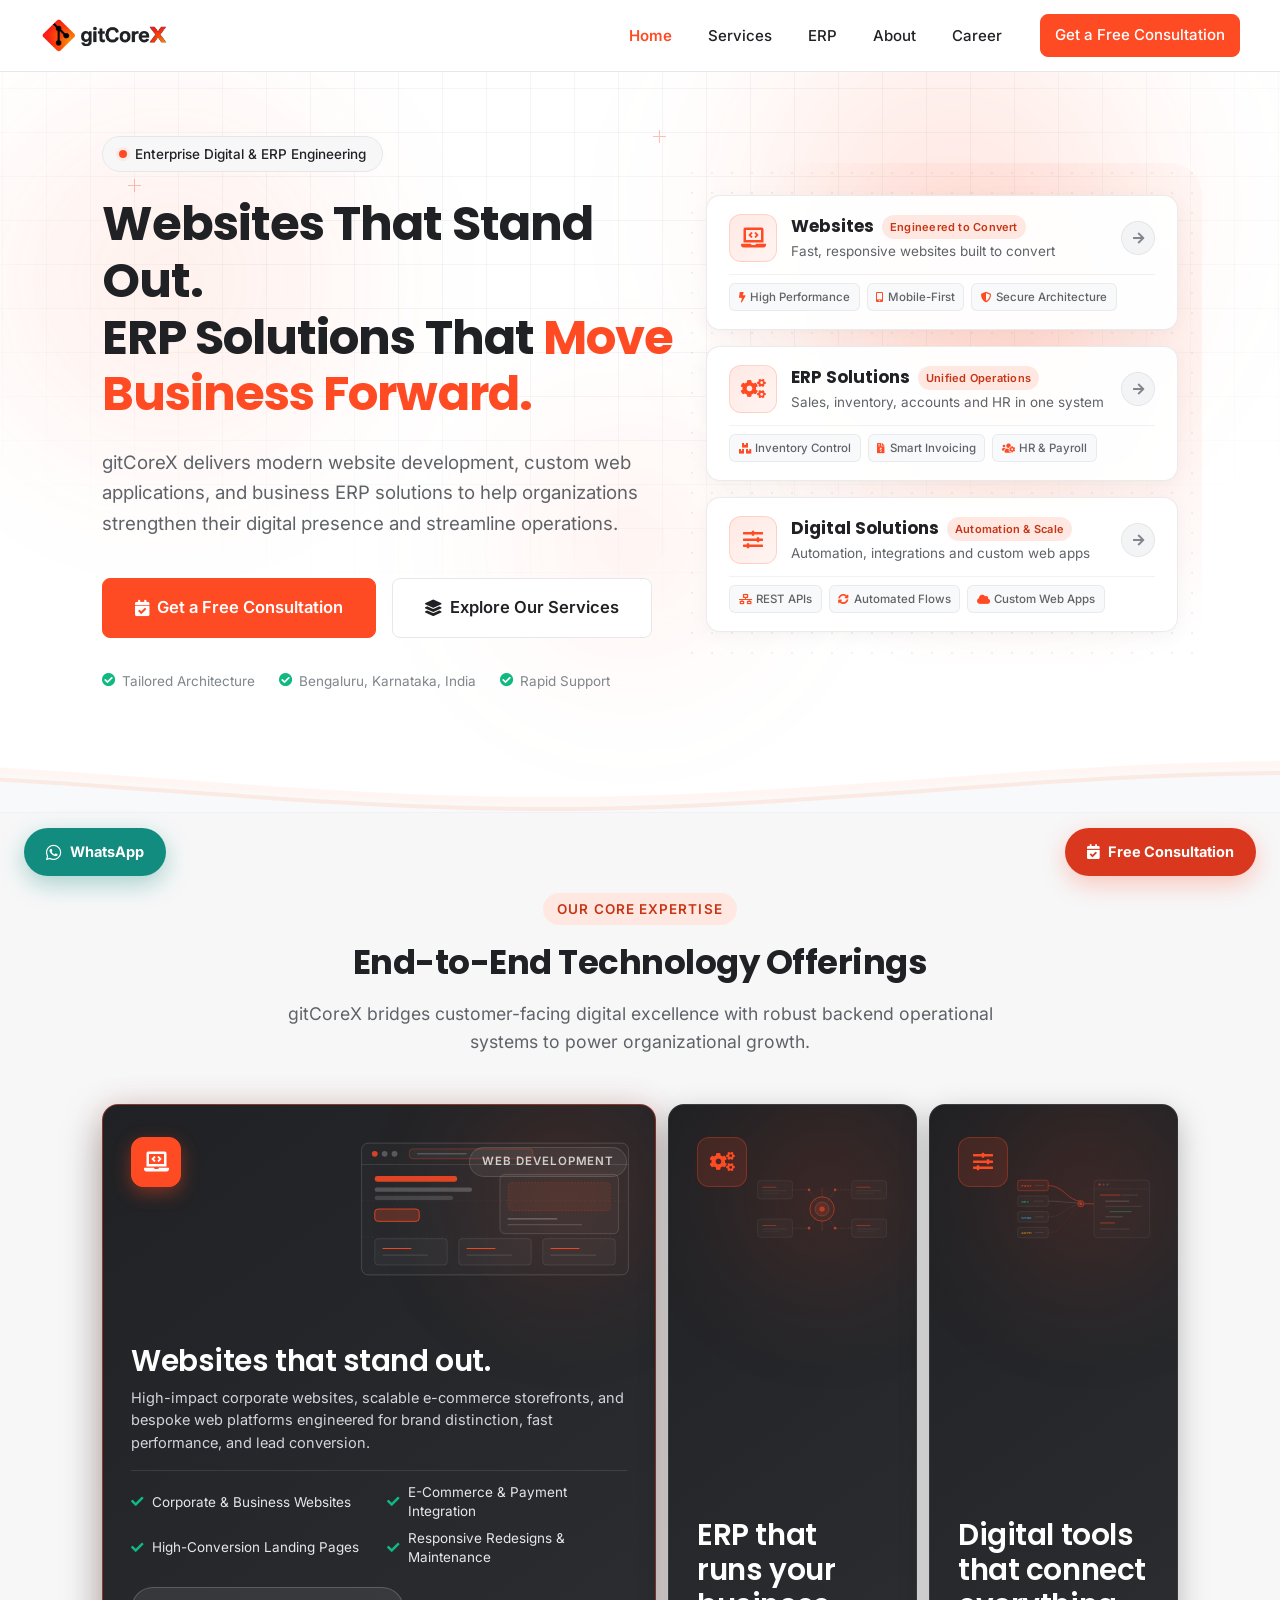
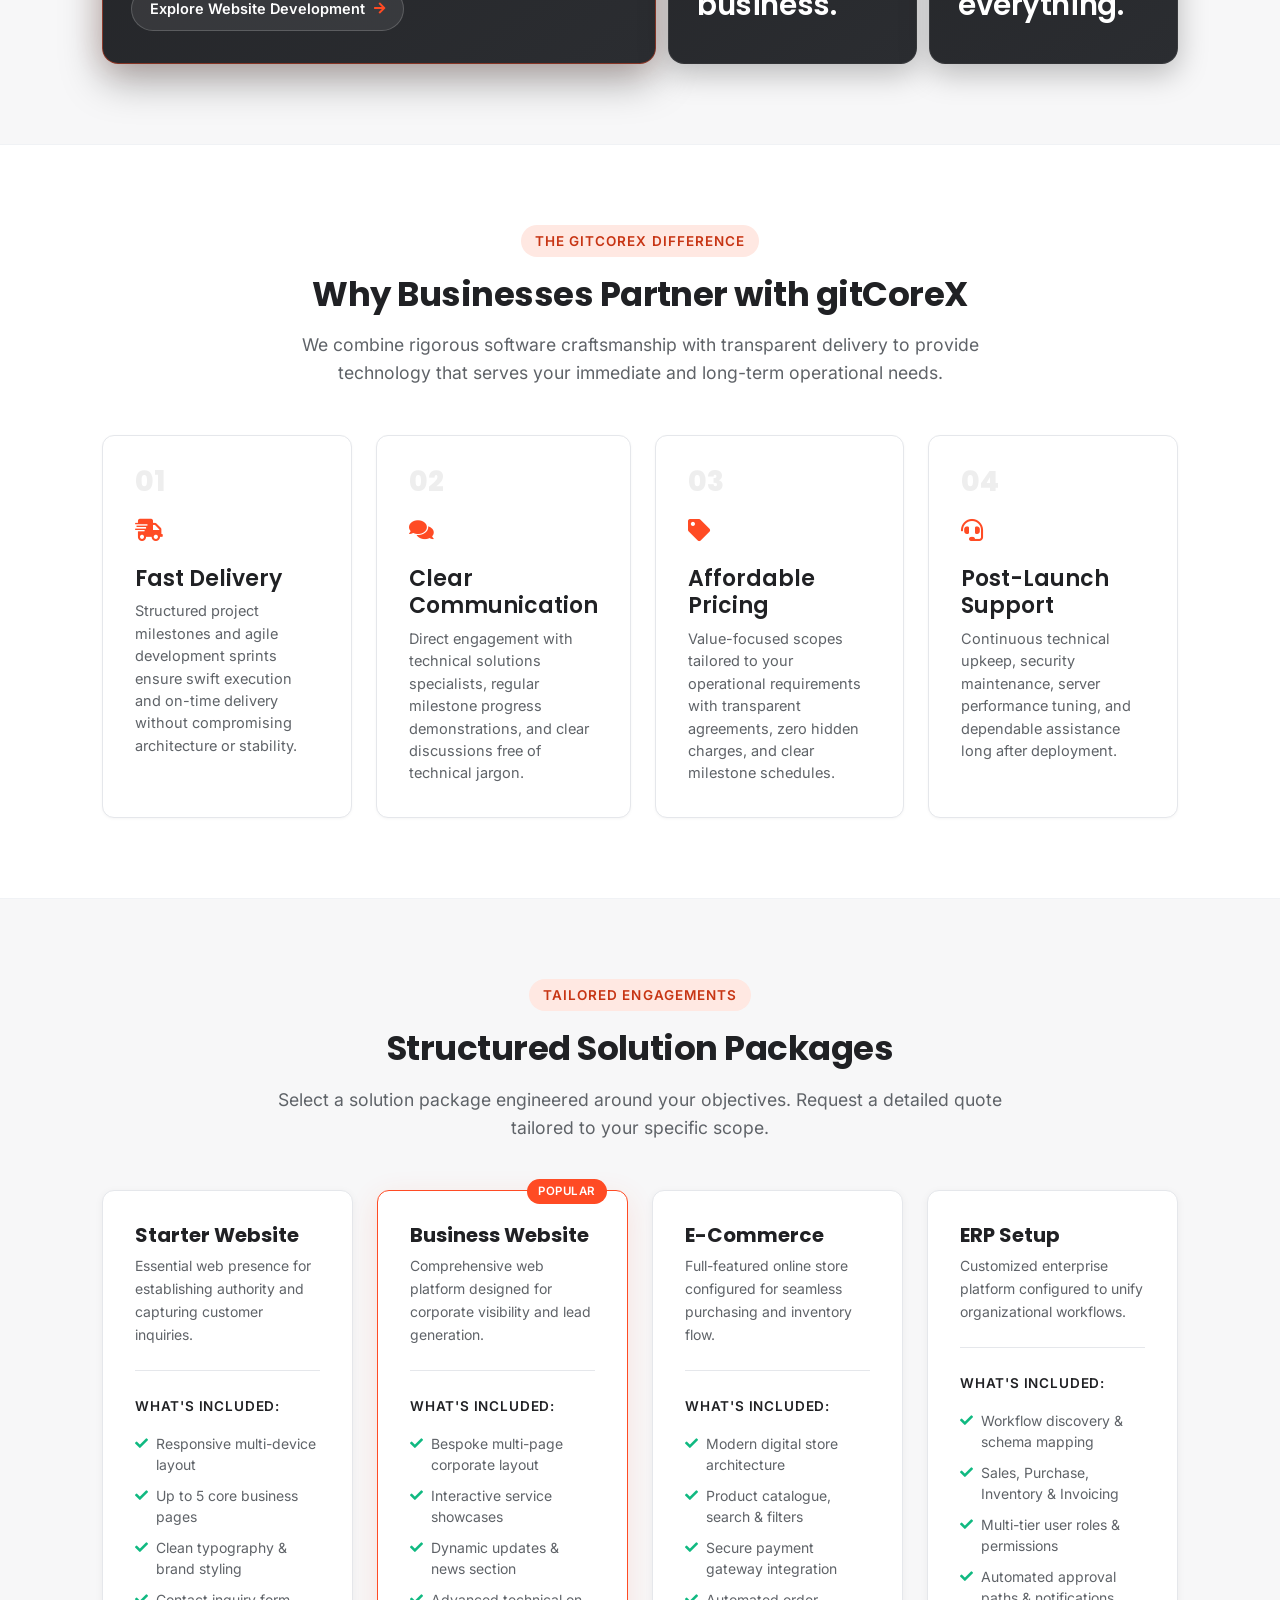
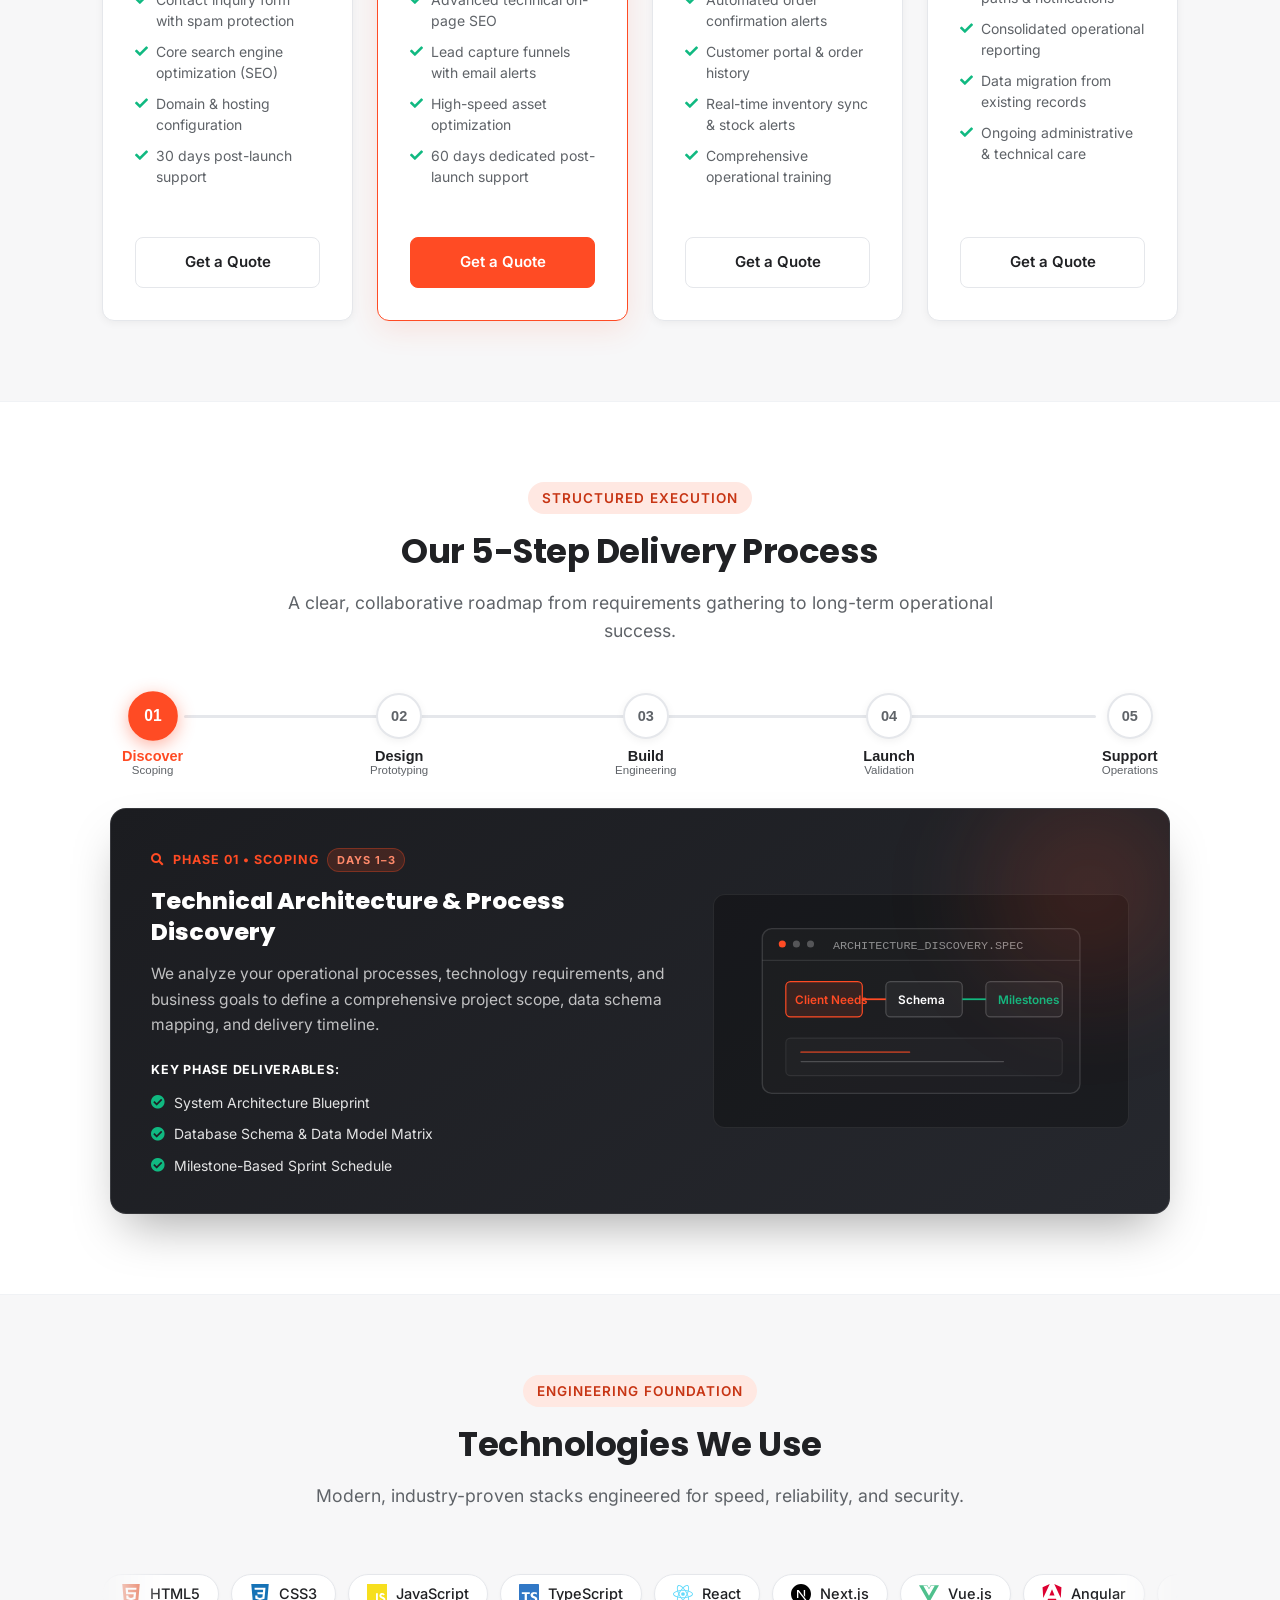
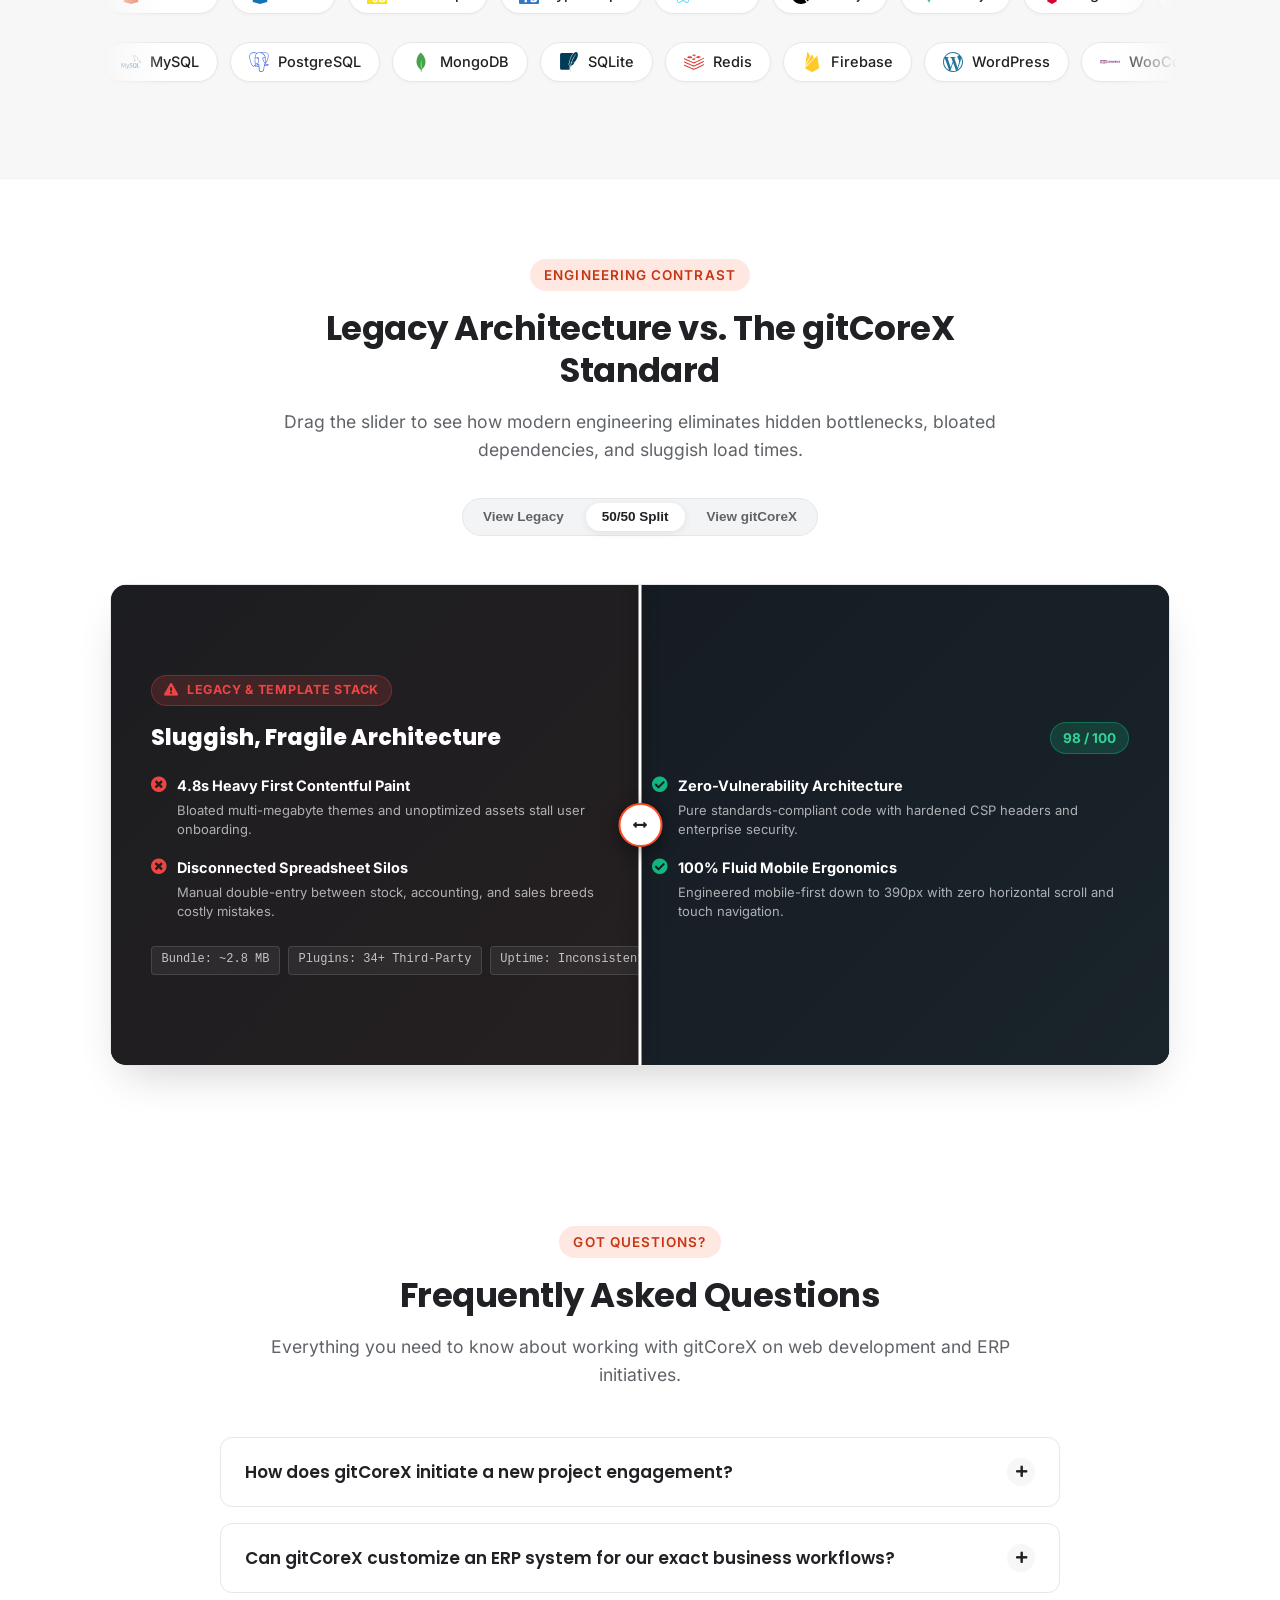
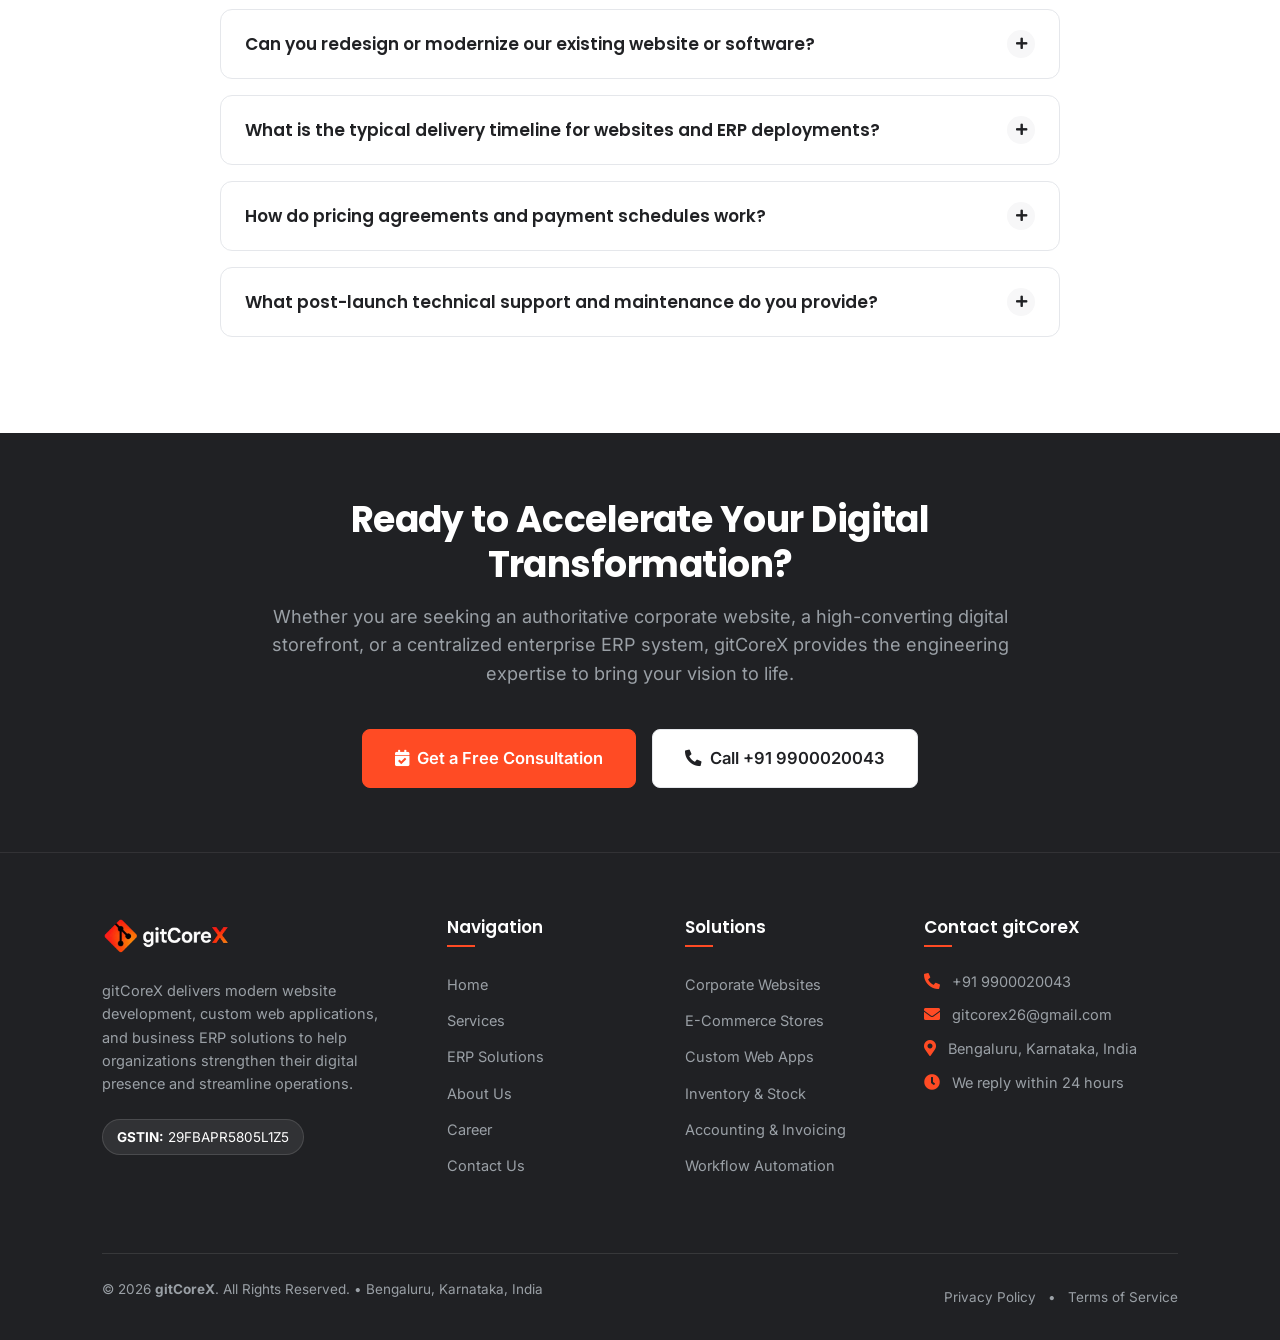
==== commit 501c3473: "Add interactive delivery blueprint, before/after architecture slider, and ERP cockpit engine" ====
--- a/index.html
+++ b/index.html
@@ -488,7 +488,6 @@
                     </div>
                 </article>
             </div>
-            </div>
         </div>
     </section>
 
@@ -658,50 +657,252 @@
                 </p>
             </div>
 
-            <div class="process-grid">
-                <!-- Step 1: Discover -->
-                <div class="process-step-card reveal-on-scroll">
-                    <div class="step-number-pill">01</div>
-                    <h3>Discover</h3>
-                    <p>
-                        We analyze your operational processes, technology requirements, and business goals to define a comprehensive project scope.
-                    </p>
-                </div>
-
-                <!-- Step 2: Design -->
-                <div class="process-step-card reveal-on-scroll">
-                    <div class="step-number-pill">02</div>
-                    <h3>Design</h3>
-                    <p>
-                        We create wireframes, interactive UI prototypes, and database architectural models configured to match your operating workflows.
-                    </p>
-                </div>
-
-                <!-- Step 3: Build -->
-                <div class="process-step-card reveal-on-scroll">
-                    <div class="step-number-pill">03</div>
-                    <h3>Build</h3>
-                    <p>
-                        Our engineers build robust, clean-coded software adhering strictly to performance, security, and maintainability standards.
-                    </p>
-                </div>
-
-                <!-- Step 4: Launch -->
-                <div class="process-step-card reveal-on-scroll">
-                    <div class="step-number-pill">04</div>
-                    <h3>Launch</h3>
-                    <p>
-                        Rigorous cross-device testing, security review, and staging validation precede a seamless, structured production rollout.
-                    </p>
-                </div>
-
-                <!-- Step 5: Support -->
-                <div class="process-step-card reveal-on-scroll">
-                    <div class="step-number-pill">05</div>
-                    <h3>Support</h3>
-                    <p>
-                        Post-deployment technical assistance, proactive performance monitoring, and continuous enhancements to guarantee ongoing uptime.
-                    </p>
+            <div class="process-interactive-wrap reveal-on-scroll">
+                <!-- Top Milestone Navigation Track -->
+                <div class="blueprint-nav-container">
+                    <div class="blueprint-progress-bar-track" aria-hidden="true">
+                        <div class="blueprint-progress-bar-fill" id="blueprintProgressFill"></div>
+                    </div>
+                    <div class="blueprint-nav-steps" role="tablist" aria-label="Project Delivery Milestones">
+                        <button class="blueprint-nav-step is-active" data-step="0" role="tab" aria-selected="true" aria-controls="blueprint-panel-0" id="blueprint-tab-0">
+                            <div class="blueprint-step-num">01</div>
+                            <div class="blueprint-step-text">
+                                <span class="step-label-name">Discover</span>
+                                <span class="step-label-phase">Scoping</span>
+                            </div>
+                        </button>
+                        <button class="blueprint-nav-step" data-step="1" role="tab" aria-selected="false" aria-controls="blueprint-panel-1" id="blueprint-tab-1">
+                            <div class="blueprint-step-num">02</div>
+                            <div class="blueprint-step-text">
+                                <span class="step-label-name">Design</span>
+                                <span class="step-label-phase">Prototyping</span>
+                            </div>
+                        </button>
+                        <button class="blueprint-nav-step" data-step="2" role="tab" aria-selected="false" aria-controls="blueprint-panel-2" id="blueprint-tab-2">
+                            <div class="blueprint-step-num">03</div>
+                            <div class="blueprint-step-text">
+                                <span class="step-label-name">Build</span>
+                                <span class="step-label-phase">Engineering</span>
+                            </div>
+                        </button>
+                        <button class="blueprint-nav-step" data-step="3" role="tab" aria-selected="false" aria-controls="blueprint-panel-3" id="blueprint-tab-3">
+                            <div class="blueprint-step-num">04</div>
+                            <div class="blueprint-step-text">
+                                <span class="step-label-name">Launch</span>
+                                <span class="step-label-phase">Validation</span>
+                            </div>
+                        </button>
+                        <button class="blueprint-nav-step" data-step="4" role="tab" aria-selected="false" aria-controls="blueprint-panel-4" id="blueprint-tab-4">
+                            <div class="blueprint-step-num">05</div>
+                            <div class="blueprint-step-text">
+                                <span class="step-label-name">Support</span>
+                                <span class="step-label-phase">Operations</span>
+                            </div>
+                        </button>
+                    </div>
+                </div>
+
+                <!-- Active Blueprint Display Card -->
+                <div class="blueprint-display-card">
+                    <div class="blueprint-ambient-glow" aria-hidden="true"></div>
+                    <div class="blueprint-content-panel is-active" id="blueprint-panel-0" role="tabpanel" aria-labelledby="blueprint-tab-0">
+                        <div class="blueprint-panel-details">
+                            <div class="blueprint-phase-badge">
+                                <i class="fas fa-search" aria-hidden="true"></i>
+                                <span>Phase 01 • Scoping</span>
+                                <span class="blueprint-turnaround-pill">Days 1–3</span>
+                            </div>
+                            <h3 class="blueprint-panel-title">Technical Architecture &amp; Process Discovery</h3>
+                            <p class="blueprint-panel-desc">We analyze your operational processes, technology requirements, and business goals to define a comprehensive project scope, data schema mapping, and delivery timeline.</p>
+                            <div class="blueprint-deliverables-group">
+                                <span class="blueprint-deliverables-title">Key Phase Deliverables:</span>
+                                <ul class="blueprint-deliverables-list">
+                                    <li><i class="fas fa-check-circle" aria-hidden="true"></i> <span>System Architecture Blueprint</span></li>
+                                    <li><i class="fas fa-check-circle" aria-hidden="true"></i> <span>Database Schema &amp; Data Model Matrix</span></li>
+                                    <li><i class="fas fa-check-circle" aria-hidden="true"></i> <span>Milestone-Based Sprint Schedule</span></li>
+                                </ul>
+                            </div>
+                        </div>
+                        <div class="blueprint-panel-visual">
+                            <svg class="blueprint-graphic-svg" viewBox="0 0 300 170" width="100%" height="160" fill="none" xmlns="http://www.w3.org/2000/svg" aria-label="Architecture discovery diagram">
+                                <rect x="15" y="15" width="270" height="140" rx="8" fill="rgba(255,255,255,0.02)" stroke="rgba(255,255,255,0.14)" stroke-width="1.2"/>
+                                <line x1="15" y1="42" x2="285" y2="42" stroke="rgba(255,255,255,0.1)"/>
+                                <circle cx="32" cy="28" r="3" fill="#FF4B24"/>
+                                <circle cx="44" cy="28" r="3" fill="rgba(255,255,255,0.25)"/>
+                                <circle cx="56" cy="28" r="3" fill="rgba(255,255,255,0.25)"/>
+                                <text x="75" y="32" fill="rgba(255,255,255,0.5)" font-family="monospace" font-size="10">ARCHITECTURE_DISCOVERY.SPEC</text>
+                                <rect x="35" y="60" width="65" height="30" rx="4" fill="rgba(255,75,36,0.12)" stroke="#FF4B24" stroke-width="1"/>
+                                <text x="43" y="79" fill="#FF4B24" font-family="'Inter', sans-serif" font-size="10" font-weight="600">Client Needs</text>
+                                <rect x="120" y="60" width="65" height="30" rx="4" fill="rgba(255,255,255,0.04)" stroke="rgba(255,255,255,0.2)" stroke-width="1"/>
+                                <text x="130" y="79" fill="#FFFFFF" font-family="'Inter', sans-serif" font-size="10" font-weight="600">Schema</text>
+                                <rect x="205" y="60" width="65" height="30" rx="4" fill="rgba(255,255,255,0.04)" stroke="rgba(255,255,255,0.2)" stroke-width="1"/>
+                                <text x="215" y="79" fill="#10B981" font-family="'Inter', sans-serif" font-size="10" font-weight="600">Milestones</text>
+                                <line x1="100" y1="75" x2="120" y2="75" stroke="#FF4B24" stroke-width="1.5"/>
+                                <line x1="185" y1="75" x2="205" y2="75" stroke="#10B981" stroke-width="1.5"/>
+                                <rect x="35" y="108" width="235" height="32" rx="4" fill="rgba(255,255,255,0.02)" stroke="rgba(255,255,255,0.08)"/>
+                                <line x1="48" y1="120" x2="140" y2="120" stroke="rgba(255,75,36,0.6)" stroke-width="1.5" stroke-linecap="round"/>
+                                <line x1="48" y1="128" x2="220" y2="128" stroke="rgba(255,255,255,0.2)" stroke-width="1" stroke-linecap="round"/>
+                            </svg>
+                        </div>
+                    </div>
+
+                    <div class="blueprint-content-panel" id="blueprint-panel-1" role="tabpanel" aria-labelledby="blueprint-tab-1">
+                        <div class="blueprint-panel-details">
+                            <div class="blueprint-phase-badge">
+                                <i class="fas fa-pencil-ruler" aria-hidden="true"></i>
+                                <span>Phase 02 • Prototyping</span>
+                                <span class="blueprint-turnaround-pill">Days 4–7</span>
+                            </div>
+                            <h3 class="blueprint-panel-title">High-Fidelity Wireframes &amp; Responsive Prototypes</h3>
+                            <p class="blueprint-panel-desc">We create wireframes, interactive UI prototypes, and database architectural models configured to match your operating workflows with mobile-first usability.</p>
+                            <div class="blueprint-deliverables-group">
+                                <span class="blueprint-deliverables-title">Key Phase Deliverables:</span>
+                                <ul class="blueprint-deliverables-list">
+                                    <li><i class="fas fa-check-circle" aria-hidden="true"></i> <span>Interactive Clickable Prototype</span></li>
+                                    <li><i class="fas fa-check-circle" aria-hidden="true"></i> <span>Design Tokens &amp; Typography Scale</span></li>
+                                    <li><i class="fas fa-check-circle" aria-hidden="true"></i> <span>Multi-Breakpoint Responsive Shells</span></li>
+                                </ul>
+                            </div>
+                        </div>
+                        <div class="blueprint-panel-visual">
+                            <svg class="blueprint-graphic-svg" viewBox="0 0 300 170" width="100%" height="160" fill="none" xmlns="http://www.w3.org/2000/svg" aria-label="Wireframe layout prototype">
+                                <rect x="15" y="15" width="270" height="140" rx="8" fill="rgba(255,255,255,0.02)" stroke="rgba(255,255,255,0.14)" stroke-width="1.2"/>
+                                <line x1="15" y1="42" x2="285" y2="42" stroke="rgba(255,255,255,0.1)"/>
+                                <circle cx="32" cy="28" r="3" fill="#FF4B24"/>
+                                <circle cx="44" cy="28" r="3" fill="rgba(255,255,255,0.25)"/>
+                                <circle cx="56" cy="28" r="3" fill="rgba(255,255,255,0.25)"/>
+                                <text x="75" y="32" fill="rgba(255,255,255,0.5)" font-family="monospace" font-size="10">UI_UX_WIREFRAME_CANVAS</text>
+                                <rect x="35" y="55" width="90" height="50" rx="4" fill="rgba(255,75,36,0.08)" stroke="#FF4B24" stroke-width="1"/>
+                                <line x1="45" y1="70" x2="105" y2="70" stroke="#FF4B24" stroke-width="1.5" stroke-linecap="round"/>
+                                <line x1="45" y1="80" x2="115" y2="80" stroke="rgba(255,255,255,0.3)" stroke-width="1" stroke-linecap="round"/>
+                                <rect x="45" y="88" width="40" height="10" rx="2" fill="rgba(255,75,36,0.3)"/>
+                                <rect x="145" y="55" width="45" height="85" rx="6" fill="rgba(255,255,255,0.04)" stroke="rgba(255,255,255,0.25)" stroke-width="1.2"/>
+                                <rect x="150" y="65" width="35" height="20" rx="2" fill="rgba(255,75,36,0.15)"/>
+                                <line x1="152" y1="92" x2="180" y2="92" stroke="rgba(255,255,255,0.3)" stroke-width="1"/>
+                                <line x1="152" y1="98" x2="175" y2="98" stroke="rgba(255,255,255,0.2)" stroke-width="1"/>
+                                <rect x="205" y="55" width="65" height="38" rx="4" fill="rgba(255,255,255,0.03)" stroke="rgba(255,255,255,0.15)"/>
+                                <rect x="205" y="102" width="65" height="38" rx="4" fill="rgba(255,255,255,0.03)" stroke="rgba(255,255,255,0.15)"/>
+                            </svg>
+                        </div>
+                    </div>
+
+                    <div class="blueprint-content-panel" id="blueprint-panel-2" role="tabpanel" aria-labelledby="blueprint-tab-2">
+                        <div class="blueprint-panel-details">
+                            <div class="blueprint-phase-badge">
+                                <i class="fas fa-code" aria-hidden="true"></i>
+                                <span>Phase 03 • Engineering</span>
+                                <span class="blueprint-turnaround-pill">Sprint 1–3</span>
+                            </div>
+                            <h3 class="blueprint-panel-title">Agile Full-Stack Engineering &amp; Module Assembly</h3>
+                            <p class="blueprint-panel-desc">Our engineers build robust, clean-coded software adhering strictly to performance, security, and maintainability standards with continuous milestone visibility.</p>
+                            <div class="blueprint-deliverables-group">
+                                <span class="blueprint-deliverables-title">Key Phase Deliverables:</span>
+                                <ul class="blueprint-deliverables-list">
+                                    <li><i class="fas fa-check-circle" aria-hidden="true"></i> <span>Clean Semantic Code Architecture</span></li>
+                                    <li><i class="fas fa-check-circle" aria-hidden="true"></i> <span>RESTful API &amp; Database Integration</span></li>
+                                    <li><i class="fas fa-check-circle" aria-hidden="true"></i> <span>Live Staging Sandbox for Client Review</span></li>
+                                </ul>
+                            </div>
+                        </div>
+                        <div class="blueprint-panel-visual">
+                            <svg class="blueprint-graphic-svg" viewBox="0 0 300 170" width="100%" height="160" fill="none" xmlns="http://www.w3.org/2000/svg" aria-label="Terminal build and test suite">
+                                <rect x="15" y="15" width="270" height="140" rx="8" fill="rgba(255,255,255,0.02)" stroke="rgba(255,255,255,0.14)" stroke-width="1.2"/>
+                                <line x1="15" y1="42" x2="285" y2="42" stroke="rgba(255,255,255,0.1)"/>
+                                <circle cx="32" cy="28" r="3" fill="#FF4B24"/>
+                                <circle cx="44" cy="28" r="3" fill="rgba(255,255,255,0.25)"/>
+                                <circle cx="56" cy="28" r="3" fill="rgba(255,255,255,0.25)"/>
+                                <text x="75" y="32" fill="rgba(255,255,255,0.5)" font-family="monospace" font-size="10">TERMINAL_BUILD_PIPELINE</text>
+                                <text x="35" y="66" fill="#10B981" font-family="monospace" font-size="11">&gt; git commit -m &quot;feat: core architecture&quot;</text>
+                                <text x="35" y="84" fill="#38BDF8" font-family="monospace" font-size="11">&gt; npm run test:unit --passed</text>
+                                <text x="35" y="102" fill="rgba(255,255,255,0.6)" font-family="monospace" font-size="11">&gt; build bundle: 47kb (optimal)</text>
+                                <rect x="35" y="118" width="70" height="22" rx="4" fill="rgba(16,185,129,0.15)" stroke="#10B981" stroke-width="1"/>
+                                <text x="45" y="133" fill="#10B981" font-family="'Inter', sans-serif" font-size="10" font-weight="600">PASS 100%</text>
+                                <rect x="115" y="118" width="70" height="22" rx="4" fill="rgba(255,75,36,0.15)" stroke="#FF4B24" stroke-width="1"/>
+                                <text x="127" y="133" fill="#FF4B24" font-family="'Inter', sans-serif" font-size="10" font-weight="600">STAGE V1</text>
+                            </svg>
+                        </div>
+                    </div>
+
+                    <div class="blueprint-content-panel" id="blueprint-panel-3" role="tabpanel" aria-labelledby="blueprint-tab-3">
+                        <div class="blueprint-panel-details">
+                            <div class="blueprint-phase-badge">
+                                <i class="fas fa-rocket" aria-hidden="true"></i>
+                                <span>Phase 04 • Validation</span>
+                                <span class="blueprint-turnaround-pill">Final Sprint</span>
+                            </div>
+                            <h3 class="blueprint-panel-title">Rigorous Cross-Device Testing &amp; Production Rollout</h3>
+                            <p class="blueprint-panel-desc">Rigorous cross-device testing, security review, SSL configuration, and staging validation precede a seamless, structured production rollout with zero downtime.</p>
+                            <div class="blueprint-deliverables-group">
+                                <span class="blueprint-deliverables-title">Key Phase Deliverables:</span>
+                                <ul class="blueprint-deliverables-list">
+                                    <li><i class="fas fa-check-circle" aria-hidden="true"></i> <span>Lighthouse 95+ Performance &amp; SEO Audit</span></li>
+                                    <li><i class="fas fa-check-circle" aria-hidden="true"></i> <span>Cross-Browser &amp; 390px Mobile Validation</span></li>
+                                    <li><i class="fas fa-check-circle" aria-hidden="true"></i> <span>Production Deployment &amp; Custom Domain DNS</span></li>
+                                </ul>
+                            </div>
+                        </div>
+                        <div class="blueprint-panel-visual">
+                            <svg class="blueprint-graphic-svg" viewBox="0 0 300 170" width="100%" height="160" fill="none" xmlns="http://www.w3.org/2000/svg" aria-label="Lighthouse audit scores">
+                                <rect x="15" y="15" width="270" height="140" rx="8" fill="rgba(255,255,255,0.02)" stroke="rgba(255,255,255,0.14)" stroke-width="1.2"/>
+                                <line x1="15" y1="42" x2="285" y2="42" stroke="rgba(255,255,255,0.1)"/>
+                                <circle cx="32" cy="28" r="3" fill="#FF4B24"/>
+                                <circle cx="44" cy="28" r="3" fill="rgba(255,255,255,0.25)"/>
+                                <circle cx="56" cy="28" r="3" fill="rgba(255,255,255,0.25)"/>
+                                <text x="75" y="32" fill="rgba(255,255,255,0.5)" font-family="monospace" font-size="10">PRODUCTION_ROLLOUT_METRICS</text>
+                                <circle cx="65" cy="80" r="22" fill="rgba(16,185,129,0.1)" stroke="#10B981" stroke-width="2"/>
+                                <text x="56" y="84" fill="#10B981" font-family="'Inter', sans-serif" font-size="11" font-weight="700">98</text>
+                                <text x="44" y="114" fill="rgba(255,255,255,0.7)" font-family="'Inter', sans-serif" font-size="9">Performance</text>
+                                <circle cx="125" cy="80" r="22" fill="rgba(16,185,129,0.1)" stroke="#10B981" stroke-width="2"/>
+                                <text x="116" y="84" fill="#10B981" font-family="'Inter', sans-serif" font-size="11" font-weight="700">95</text>
+                                <text x="100" y="114" fill="rgba(255,255,255,0.7)" font-family="'Inter', sans-serif" font-size="9">Accessibility</text>
+                                <circle cx="185" cy="80" r="22" fill="rgba(16,185,129,0.1)" stroke="#10B981" stroke-width="2"/>
+                                <text x="174" y="84" fill="#10B981" font-family="'Inter', sans-serif" font-size="11" font-weight="700">100</text>
+                                <text x="166" y="114" fill="rgba(255,255,255,0.7)" font-family="'Inter', sans-serif" font-size="9">Best Pract</text>
+                                <circle cx="245" cy="80" r="22" fill="rgba(16,185,129,0.1)" stroke="#10B981" stroke-width="2"/>
+                                <text x="234" y="84" fill="#10B981" font-family="'Inter', sans-serif" font-size="11" font-weight="700">100</text>
+                                <text x="236" y="114" fill="rgba(255,255,255,0.7)" font-family="'Inter', sans-serif" font-size="9">SEO</text>
+                                <rect x="65" y="130" width="170" height="18" rx="4" fill="rgba(255,75,36,0.15)" stroke="#FF4B24" stroke-width="1"/>
+                                <text x="82" y="143" fill="#FFFFFF" font-family="monospace" font-size="10">HTTPS://WWW.GITCOREX.IN</text>
+                            </svg>
+                        </div>
+                    </div>
+
+                    <div class="blueprint-content-panel" id="blueprint-panel-4" role="tabpanel" aria-labelledby="blueprint-tab-4">
+                        <div class="blueprint-panel-details">
+                            <div class="blueprint-phase-badge">
+                                <i class="fas fa-shield-alt" aria-hidden="true"></i>
+                                <span>Phase 05 • Operations</span>
+                                <span class="blueprint-turnaround-pill">Ongoing SLA</span>
+                            </div>
+                            <h3 class="blueprint-panel-title">Proactive Technical Monitoring &amp; Continuous Care</h3>
+                            <p class="blueprint-panel-desc">Post-deployment technical assistance, proactive performance monitoring, security patches, and continuous enhancements to guarantee ongoing operational uptime.</p>
+                            <div class="blueprint-deliverables-group">
+                                <span class="blueprint-deliverables-title">Key Phase Deliverables:</span>
+                                <ul class="blueprint-deliverables-list">
+                                    <li><i class="fas fa-check-circle" aria-hidden="true"></i> <span>Complete Documentation &amp; Admin Handover</span></li>
+                                    <li><i class="fas fa-check-circle" aria-hidden="true"></i> <span>Automated Backups &amp; Uptime Monitoring</span></li>
+                                    <li><i class="fas fa-check-circle" aria-hidden="true"></i> <span>Direct WhatsApp &amp; Email Engineering Support</span></li>
+                                </ul>
+                            </div>
+                        </div>
+                        <div class="blueprint-panel-visual">
+                            <svg class="blueprint-graphic-svg" viewBox="0 0 300 170" width="100%" height="160" fill="none" xmlns="http://www.w3.org/2000/svg" aria-label="System uptime monitoring telemetry">
+                                <rect x="15" y="15" width="270" height="140" rx="8" fill="rgba(255,255,255,0.02)" stroke="rgba(255,255,255,0.14)" stroke-width="1.2"/>
+                                <line x1="15" y1="42" x2="285" y2="42" stroke="rgba(255,255,255,0.1)"/>
+                                <circle cx="32" cy="28" r="3" fill="#FF4B24"/>
+                                <circle cx="44" cy="28" r="3" fill="rgba(255,255,255,0.25)"/>
+                                <circle cx="56" cy="28" r="3" fill="rgba(255,255,255,0.25)"/>
+                                <text x="75" y="32" fill="rgba(255,255,255,0.5)" font-family="monospace" font-size="10">SYSTEM_UPTIME_CARE</text>
+                                <path d="M35 85 L70 85 L80 65 L90 105 L100 75 L110 95 L120 85 L180 85" stroke="#10B981" stroke-width="2" fill="none"/>
+                                <circle cx="180" cy="85" r="4" fill="#10B981"/>
+                                <rect x="195" y="60" width="75" height="24" rx="4" fill="rgba(16,185,129,0.12)" stroke="#10B981" stroke-width="1"/>
+                                <text x="203" y="76" fill="#10B981" font-family="'Inter', sans-serif" font-size="10" font-weight="600">99.9% Uptime</text>
+                                <rect x="195" y="92" width="75" height="24" rx="4" fill="rgba(255,75,36,0.12)" stroke="#FF4B24" stroke-width="1"/>
+                                <text x="205" y="108" fill="#FF4B24" font-family="'Inter', sans-serif" font-size="10" font-weight="600">Active Care</text>
+                                <line x1="35" y1="130" x2="265" y2="130" stroke="rgba(255,255,255,0.1)"/>
+                            </svg>
+                        </div>
+                    </div>
                 </div>
             </div>
         </div>
@@ -1134,7 +1335,138 @@
         </div>
     </section>
 
-    <!-- 7. Frequently Asked Questions (FAQ) -->
+    <!-- 7. Interactive Before vs. After Architecture Comparison -->
+    <section class="section section-white" id="comparison">
+        <div class="container">
+            <div class="section-header text-center reveal-on-scroll">
+                <span class="section-eyebrow">Engineering Contrast</span>
+                <h2 class="section-title">Legacy Architecture vs. The gitCoreX Standard</h2>
+                <p class="section-subtitle">
+                    Drag the slider to see how modern engineering eliminates hidden bottlenecks, bloated dependencies, and sluggish load times.
+                </p>
+                <div class="split-preset-controls" role="group" aria-label="Comparison View Presets">
+                    <button type="button" class="split-preset-btn" data-preset="0">View Legacy</button>
+                    <button type="button" class="split-preset-btn is-active" data-preset="50">50/50 Split</button>
+                    <button type="button" class="split-preset-btn" data-preset="100">View gitCoreX</button>
+                </div>
+            </div>
+
+            <div class="comparison-slider-wrapper reveal-on-scroll" id="comparisonSliderWrap" style="--split-pos: 50%;">
+                <!-- Split Stage with Two Visual Panes -->
+                <div class="comparison-stage" aria-hidden="true">
+                    <!-- Layer 1: Left Pane (Legacy Architecture - Red/Amber) -->
+                    <div class="comparison-pane pane-legacy">
+                        <div class="pane-content-card">
+                            <div class="pane-badge-status legacy-badge">
+                                <i class="fas fa-exclamation-triangle"></i>
+                                <span>Legacy &amp; Template Stack</span>
+                            </div>
+                            <div class="pane-headline-row">
+                                <h3 class="pane-title">Sluggish, Fragile Architecture</h3>
+                                <span class="pane-score-pill score-bad">42 / 100</span>
+                            </div>
+                            <ul class="pane-points-list">
+                                <li class="point-item point-bad">
+                                    <i class="fas fa-times-circle"></i>
+                                    <div>
+                                        <strong>4.8s Heavy First Contentful Paint</strong>
+                                        <p>Bloated multi-megabyte themes and unoptimized assets stall user onboarding.</p>
+                                    </div>
+                                </li>
+                                <li class="point-item point-bad">
+                                    <i class="fas fa-times-circle"></i>
+                                    <div>
+                                        <strong>Vulnerable 3rd-Party Plugins</strong>
+                                        <p>Constant update conflicts, plugin breakages, and unpatched security vulnerabilities.</p>
+                                    </div>
+                                </li>
+                                <li class="point-item point-bad">
+                                    <i class="fas fa-times-circle"></i>
+                                    <div>
+                                        <strong>Disconnected Spreadsheet Silos</strong>
+                                        <p>Manual double-entry between stock, accounting, and sales breeds costly mistakes.</p>
+                                    </div>
+                                </li>
+                                <li class="point-item point-bad">
+                                    <i class="fas fa-times-circle"></i>
+                                    <div>
+                                        <strong>Clunky Mobile Usability</strong>
+                                        <p>Layouts break on smaller mobile viewports, losing customers on hand-held devices.</p>
+                                    </div>
+                                </li>
+                            </ul>
+                            <div class="pane-tech-pill-row">
+                                <span class="pane-spec-tag">Bundle: ~2.8 MB</span>
+                                <span class="pane-spec-tag">Plugins: 34+ Third-Party</span>
+                                <span class="pane-spec-tag">Uptime: Inconsistent</span>
+                            </div>
+                        </div>
+                    </div>
+
+                    <!-- Layer 2: Right Pane (gitCoreX Stack - Clipped with clip-path) -->
+                    <div class="comparison-pane pane-gitcorex">
+                        <div class="pane-content-card">
+                            <div class="pane-badge-status gitcorex-badge">
+                                <i class="fas fa-bolt"></i>
+                                <span>gitCoreX Modern Engineering</span>
+                            </div>
+                            <div class="pane-headline-row">
+                                <h3 class="pane-title">High-Velocity, Engineered Platform</h3>
+                                <span class="pane-score-pill score-good">98 / 100</span>
+                            </div>
+                            <ul class="pane-points-list">
+                                <li class="point-item point-good">
+                                    <i class="fas fa-check-circle"></i>
+                                    <div>
+                                        <strong>Sub-Second 0.6s Instant Load</strong>
+                                        <p>Clean semantic code, modern WebP compression, and zero heavy render-blocking assets.</p>
+                                    </div>
+                                </li>
+                                <li class="point-item point-good">
+                                    <i class="fas fa-check-circle"></i>
+                                    <div>
+                                        <strong>Zero-Vulnerability Architecture</strong>
+                                        <p>Pure standards-compliant code with hardened CSP headers and enterprise security.</p>
+                                    </div>
+                                </li>
+                                <li class="point-item point-good">
+                                    <i class="fas fa-check-circle"></i>
+                                    <div>
+                                        <strong>Unified Real-Time Database</strong>
+                                        <p>Single source of truth syncing inventory, GST invoices, and orders simultaneously.</p>
+                                    </div>
+                                </li>
+                                <li class="point-item point-good">
+                                    <i class="fas fa-check-circle"></i>
+                                    <div>
+                                        <strong>100% Fluid Mobile Ergonomics</strong>
+                                        <p>Engineered mobile-first down to 390px with zero horizontal scroll and touch navigation.</p>
+                                    </div>
+                                </li>
+                            </ul>
+                            <div class="pane-tech-pill-row">
+                                <span class="pane-spec-tag gitcorex-spec">Bundle: &lt;48 KB</span>
+                                <span class="pane-spec-tag gitcorex-spec">Lighthouse: 98+</span>
+                                <span class="pane-spec-tag gitcorex-spec">Zero External Dependencies</span>
+                            </div>
+                        </div>
+                    </div>
+                </div>
+
+                <!-- Draggable Divider Line & Handle -->
+                <div class="comparison-divider-line" aria-hidden="true">
+                    <div class="comparison-handle-grip">
+                        <i class="fas fa-arrows-alt-h"></i>
+                    </div>
+                </div>
+
+                <!-- Accessible Range Input Overlaid Over the Slider -->
+                <input type="range" min="0" max="100" value="50" class="comparison-range-input" id="comparisonRangeInput" aria-label="Drag slider to compare legacy systems with gitCoreX standard" aria-valuemin="0" aria-valuemax="100" aria-valuenow="50">
+            </div>
+        </div>
+    </section>
+
+    <!-- 8. Frequently Asked Questions (FAQ) -->
     <section class="section section-white" id="faq">
         <div class="container">
             <div class="section-header text-center reveal-on-scroll">
--- a/css/style.min.css
+++ b/css/style.min.css
@@ -1 +1 @@
-@font-face{font-family:'Inter';font-style:normal;font-weight:400;font-display:swap;src:url('../fonts/inter-v18-latin-400.woff2') format('woff2');unicode-range:U+0000-00FF,U+0131,U+0152-0153,U+02BB-02BC,U+02C6,U+02DA,U+02DC,U+0304,U+0308,U+0329,U+2000-206F,U+20AC,U+2122,U+2191,U+2193,U+2212,U+2215,U+FEFF,U+FFFD}@font-face{font-family:'Inter';font-style:normal;font-weight:500;font-display:swap;src:url('../fonts/inter-v18-latin-500.woff2') format('woff2');unicode-range:U+0000-00FF,U+0131,U+0152-0153,U+02BB-02BC,U+02C6,U+02DA,U+02DC,U+0304,U+0308,U+0329,U+2000-206F,U+20AC,U+2122,U+2191,U+2193,U+2212,U+2215,U+FEFF,U+FFFD}@font-face{font-family:'Inter';font-style:normal;font-weight:600;font-display:swap;src:url('../fonts/inter-v18-latin-600.woff2') format('woff2');unicode-range:U+0000-00FF,U+0131,U+0152-0153,U+02BB-02BC,U+02C6,U+02DA,U+02DC,U+0304,U+0308,U+0329,U+2000-206F,U+20AC,U+2122,U+2191,U+2193,U+2212,U+2215,U+FEFF,U+FFFD}@font-face{font-family:'Inter';font-style:normal;font-weight:700;font-display:swap;src:url('../fonts/inter-v18-latin-700.woff2') format('woff2');unicode-range:U+0000-00FF,U+0131,U+0152-0153,U+02BB-02BC,U+02C6,U+02DA,U+02DC,U+0304,U+0308,U+0329,U+2000-206F,U+20AC,U+2122,U+2191,U+2193,U+2212,U+2215,U+FEFF,U+FFFD}@font-face{font-family:'Poppins';font-style:normal;font-weight:500;font-display:swap;src:url('../fonts/poppins-v21-latin-500.woff2') format('woff2');unicode-range:U+0000-00FF,U+0131,U+0152-0153,U+02BB-02BC,U+02C6,U+02DA,U+02DC,U+0304,U+0308,U+0329,U+2000-206F,U+20AC,U+2122,U+2191,U+2193,U+2212,U+2215,U+FEFF,U+FFFD}@font-face{font-family:'Poppins';font-style:normal;font-weight:600;font-display:swap;src:url('../fonts/poppins-v21-latin-600.woff2') format('woff2');unicode-range:U+0000-00FF,U+0131,U+0152-0153,U+02BB-02BC,U+02C6,U+02DA,U+02DC,U+0304,U+0308,U+0329,U+2000-206F,U+20AC,U+2122,U+2191,U+2193,U+2212,U+2215,U+FEFF,U+FFFD}@font-face{font-family:'Poppins';font-style:normal;font-weight:700;font-display:swap;src:url('../fonts/poppins-v21-latin-700.woff2') format('woff2');unicode-range:U+0000-00FF,U+0131,U+0152-0153,U+02BB-02BC,U+02C6,U+02DA,U+02DC,U+0304,U+0308,U+0329,U+2000-206F,U+20AC,U+2122,U+2191,U+2193,U+2212,U+2215,U+FEFF,U+FFFD}@font-face{font-family:'Poppins';font-style:normal;font-weight:800;font-display:swap;src:url('../fonts/poppins-v21-latin-800.woff2') format('woff2');unicode-range:U+0000-00FF,U+0131,U+0152-0153,U+02BB-02BC,U+02C6,U+02DA,U+02DC,U+0304,U+0308,U+0329,U+2000-206F,U+20AC,U+2122,U+2191,U+2193,U+2212,U+2215,U+FEFF,U+FFFD}:root{--brand-white:#FFFFFF;--brand-charcoal:#202124;--brand-charcoal-dark:#161719;--brand-charcoal-card:#282A2E;--brand-charcoal-muted:#3C4043;--brand-orange:#FF4B24;--brand-orange-hover:#E03E1A;--brand-orange-light:rgba(255,75,36,0.08);--brand-orange-glow:rgba(255,75,36,0.28);--bg-light:#F7F7F8;--bg-light-alt:#F1F3F5;--bg-card:#FFFFFF;--text-primary:#202124;--text-secondary:#5F6368;--text-muted:#80868B;--text-inverse:#FFFFFF;--text-inverse-muted:#9AA0A6;--border-color:#E5E7EB;--border-subtle:#F0F2F5;--border-dark:#374151;--shadow-xs:0 1px 3px rgba(0,0,0,0.04);--shadow-sm:0 2px 8px rgba(0,0,0,0.05);--shadow-md:0 4px 20px rgba(0,0,0,0.06);--shadow-lg:0 12px 32px rgba(0,0,0,0.08);--shadow-hover:0 16px 40px rgba(0,0,0,0.12);--space-1:0.8rem;--space-2:1.6rem;--space-3:2.4rem;--space-4:3.2rem;--space-5:4.0rem;--space-6:4.8rem;--space-8:6.4rem;--space-10:8.0rem;--space-12:9.6rem;--radius-sm:8px;--radius-md:12px;--radius-lg:16px;--radius-pill:9999px;--transition-fast:0.15s ease;--transition-base:0.25s ease;--transition-smooth:0.35s cubic-bezier(0.16,1,0.3,1)}*,*::before,*::after{box-sizing:border-box;margin:0;padding:0}html{font-size:62.5%;scroll-behavior:smooth;text-size-adjust:100%}body{font-family:'Inter',-apple-system,BlinkMacSystemFont,'Segoe UI',Roboto,Helvetica,Arial,sans-serif;font-size:1.6rem;line-height:1.65;color:var(--text-secondary);background-color:var(--brand-white);-webkit-font-smoothing:antialiased;-moz-osx-font-smoothing:grayscale;overflow-x:hidden}a{color:inherit;text-decoration:none;transition:color var(--transition-fast),background-color var(--transition-fast),border-color var(--transition-fast)}a:hover{color:var(--brand-orange)}a:focus-visible,button:focus-visible,input:focus-visible,select:focus-visible,textarea:focus-visible{outline:2px solid var(--brand-orange);outline-offset:3px;border-radius:4px}img{max-width:100%;height:auto;display:block}h1,h2,h3,h4,h5,h6,.font-heading{font-family:'Poppins',-apple-system,BlinkMacSystemFont,'Segoe UI',Roboto,sans-serif;color:var(--text-primary);font-weight:600;line-height:1.25}h1{font-size:4.4rem;font-weight:700;letter-spacing:-0.02em}h2{font-size:3.4rem;font-weight:700;letter-spacing:-0.015em}h3{font-size:2.2rem;font-weight:600}h4{font-size:1.8rem;font-weight:600}h5{font-size:1.6rem;font-weight:600}p{margin-bottom:var(--space-2)}p:last-child{margin-bottom:0}.container{width:100%;max-width:1240px;margin-left:auto;margin-right:auto;padding-left:var(--space-3);padding-right:var(--space-3)}.text-center{text-align:center}.text-left{text-align:left}.text-right{text-align:right}.highlight-orange{color:var(--brand-orange)}.text-brand-accent{color:var(--brand-orange) !important;font-weight:600}.text-brand-accent:hover{color:var(--brand-orange-hover) !important;text-decoration:underline}.section{padding-top:var(--space-10);padding-bottom:var(--space-10);position:relative}.section-white{background-color:var(--brand-white)}.section-light{background-color:var(--bg-light);border-top:1px solid var(--border-subtle);border-bottom:1px solid var(--border-subtle)}.section-charcoal{background-color:var(--brand-charcoal);color:var(--text-inverse)}.section-charcoal h2,.section-charcoal h3,.section-charcoal h4{color:var(--text-inverse)}.section-charcoal p{color:var(--text-inverse-muted)}.section-header{margin-bottom:var(--space-6)}.section-header.text-center{max-width:760px;margin-left:auto;margin-right:auto}.section-eyebrow{display:inline-flex;align-items:center;gap:var(--space-1);font-size:1.35rem;font-weight:600;text-transform:uppercase;letter-spacing:0.08em;color:#C73514;background:#FFE8E2;padding:0.5rem 1.4rem;border-radius:var(--radius-pill);margin-bottom:var(--space-2)}.section-charcoal .section-eyebrow{background:rgba(255,75,36,0.15);color:#FF704E}.section-title{margin-bottom:var(--space-2)}.section-subtitle{font-size:1.75rem;color:var(--text-secondary);line-height:1.6}.btn{display:inline-flex;align-items:center;justify-content:center;gap:0.8rem;font-family:'Inter',sans-serif;font-weight:600;font-size:1.5rem;padding:1.2rem 2.4rem;border-radius:var(--radius-sm);border:1px solid transparent;cursor:pointer;transition:all var(--transition-base);text-align:center;white-space:nowrap}.btn-primary{position:relative;overflow:hidden;background-color:var(--brand-orange);color:#FFFFFF !important;border-color:var(--brand-orange)}.btn-primary::after{content:'';position:absolute;top:-50%;left:-75%;width:50%;height:200%;background:linear-gradient( 90deg,rgba(255,255,255,0) 0%,rgba(255,255,255,0.28) 50%,rgba(255,255,255,0) 100% );transform:rotate(25deg);transition:none;pointer-events:none}.btn-primary:hover::after{left:135%;transition:left 0.75s ease-in-out}.btn-primary:hover{background-color:var(--brand-orange-hover);border-color:var(--brand-orange-hover);transform:translateY(-2px);box-shadow:0 8px 24px var(--brand-orange-glow)}.btn-secondary{background-color:var(--brand-white);color:var(--brand-charcoal) !important;border-color:var(--border-color)}.btn-secondary:hover{background-color:var(--bg-light);border-color:var(--brand-charcoal);transform:translateY(-2px);box-shadow:var(--shadow-sm)}.btn-outline{background-color:transparent;color:var(--brand-charcoal) !important;border-color:var(--border-color)}.btn-outline:hover{background-color:var(--brand-charcoal);color:#FFFFFF !important;border-color:var(--brand-charcoal);transform:translateY(-2px)}.btn-charcoal{background-color:var(--brand-charcoal);color:#FFFFFF !important}.btn-charcoal:hover{background-color:var(--brand-charcoal-dark);transform:translateY(-2px);box-shadow:0 4px 16px rgba(32,33,36,0.25)}.btn-sm{font-size:1.35rem;padding:0.8rem 1.6rem}.btn-lg{font-size:1.65rem;padding:1.5rem 3.2rem}.btn-full{width:100%}.scroll-progress-bar{position:fixed;top:0;left:0;width:0%;height:3px;background:linear-gradient(90deg,#FF4B24 0%,#FF7850 100%);box-shadow:0 0 10px rgba(255,75,36,0.65);z-index:10005;pointer-events:none;transition:width 0.08s ease-out}.header{position:fixed;top:0;left:0;right:0;height:72px;background-color:rgba(255,255,255,0.98);backdrop-filter:blur(12px);-webkit-backdrop-filter:blur(12px);border-bottom:1px solid var(--border-color);z-index:1000;display:flex;align-items:center;justify-content:space-between;padding:0 var(--space-5);transition:background-color var(--transition-base),box-shadow var(--transition-base),height var(--transition-base),border-color var(--transition-base)}.header.header-scrolled{background-color:rgba(255,255,255,0.92);backdrop-filter:blur(16px);-webkit-backdrop-filter:blur(16px);border-bottom-color:rgba(0,0,0,0.08);box-shadow:0 4px 24px rgba(0,0,0,0.06);height:68px}.header .logo img{height:38px;width:auto;object-fit:contain}.navbar ul{list-style:none;display:flex;align-items:center;gap:var(--space-1)}.navbar ul li a{font-size:1.5rem;font-weight:500;color:var(--text-primary);padding:0.8rem 1.4rem;border-radius:var(--radius-sm);transition:color var(--transition-fast),background-color var(--transition-fast)}.navbar ul li a:hover{color:var(--brand-orange);background-color:var(--bg-light)}.navbar ul li a.active{color:var(--brand-orange);font-weight:600}.nav-cta-btn{margin-left:var(--space-2)}.menu-toggle{display:none;background:transparent;border:none;font-size:2.2rem;color:var(--brand-charcoal);cursor:pointer;padding:0.8rem;border-radius:var(--radius-sm)}.mobile-nav-backdrop{display:none;position:fixed;top:0;left:0;width:100vw;height:100vh;background:rgba(0,0,0,0.45);backdrop-filter:blur(4px);z-index:998}.mobile-nav-backdrop.active{display:block}.hero{position:relative;padding-top:calc(72px + var(--space-8));padding-bottom:calc(var(--space-10) + 40px);background:#FFFFFF;overflow:hidden}.hero > .container{position:relative;z-index:2}.hero-bg-ambient{position:absolute;inset:0;pointer-events:none;z-index:0;overflow:hidden}.hero-bg-grid{position:absolute;inset:0;background-image:linear-gradient(to right,rgba(32,33,36,0.045) 1px,transparent 1px),linear-gradient(to bottom,rgba(32,33,36,0.045) 1px,transparent 1px);background-size:44px 44px;background-position:center top;-webkit-mask-image:radial-gradient(ellipse 85% 65% at 50% 25%,#000000 35%,transparent 82%);mask-image:radial-gradient(ellipse 85% 65% at 50% 25%,#000000 35%,transparent 82%)}.hero-ambient-orb{position:absolute;border-radius:50%;pointer-events:none;will-change:transform}.hero-orb-1{top:-80px;right:3%;width:580px;height:580px;background:radial-gradient(circle,rgba(255,75,36,0.17) 0%,rgba(255,120,80,0.07) 45%,transparent 70%);filter:blur(65px);-webkit-filter:blur(65px);animation:floatOrb1 14s ease-in-out infinite alternate}.hero-orb-2{top:30px;left:-80px;width:500px;height:500px;background:radial-gradient(circle,rgba(255,120,80,0.12) 0%,rgba(255,75,36,0.04) 50%,transparent 72%);filter:blur(55px);-webkit-filter:blur(55px);animation:floatOrb2 18s ease-in-out infinite alternate}.hero-orb-3{bottom:80px;left:32%;width:440px;height:380px;background:radial-gradient(circle,rgba(255,75,36,0.07) 0%,rgba(255,150,100,0.02) 55%,transparent 75%);filter:blur(50px);-webkit-filter:blur(50px);animation:floatOrb3 20s ease-in-out infinite alternate}.hero-grid-cross{position:absolute;width:13px;height:13px;pointer-events:none;opacity:0.35}.hero-grid-cross::before,.hero-grid-cross::after{content:'';position:absolute;background:var(--brand-orange)}.hero-grid-cross::before{top:6px;left:0;width:13px;height:1px}.hero-grid-cross::after{top:0;left:6px;width:1px;height:13px}.cross-1{top:22%;left:10%}.cross-2{top:16%;right:48%}.cross-3{top:54%;right:12%}@keyframes floatOrb1{0%{transform:translate3d(0,0,0) scale(1)}50%{transform:translate3d(-30px,25px,0) scale(1.06)}100%{transform:translate3d(20px,-20px,0) scale(0.96)}}@keyframes floatOrb2{0%{transform:translate3d(0,0,0) scale(1)}50%{transform:translate3d(25px,-30px,0) scale(1.08)}100%{transform:translate3d(-20px,20px,0) scale(0.94)}}@keyframes floatOrb3{0%{transform:translate3d(0,0,0) scale(1)}50%{transform:translate3d(-20px,-25px,0) scale(1.05)}100%{transform:translate3d(25px,15px,0) scale(0.95)}}@media (prefers-reduced-motion:reduce){.hero-orb-1,.hero-orb-2,.hero-orb-3{animation:none}}.hero-grid{position:relative;z-index:2;display:grid;grid-template-columns:1.15fr 0.95fr;gap:var(--space-6);align-items:center}.hero-content{max-width:640px}.hero-pill{display:inline-flex;align-items:center;gap:var(--space-1);background:var(--bg-light);border:1px solid var(--border-color);padding:0.6rem 1.6rem;border-radius:var(--radius-pill);font-size:1.35rem;font-weight:500;color:var(--text-primary);margin-bottom:var(--space-3)}.pill-dot{width:8px;height:8px;background:var(--brand-orange);border-radius:50%;display:inline-block;box-shadow:0 0 0 3px var(--brand-orange-light)}.hero-title{font-size:4.8rem;font-weight:700;line-height:1.18;margin-bottom:var(--space-3);color:var(--brand-charcoal)}.hero-desc{font-size:1.85rem;color:var(--text-secondary);line-height:1.65;margin-bottom:var(--space-5)}.hero-cta-group{display:flex;flex-wrap:wrap;gap:var(--space-2);align-items:center;margin-bottom:var(--space-4)}.hero-trust-row{display:flex;align-items:center;gap:var(--space-3);font-size:1.35rem;color:var(--text-muted)}.hero-trust-item{display:inline-flex;align-items:center;gap:0.6rem}.hero-trust-item i{color:#10B981}.hero-visual{position:relative;display:flex;align-items:center;justify-content:center;width:100%}.hero-cards-backdrop{position:absolute;inset:-32px -24px;border-radius:32px;background:radial-gradient(circle at 65% 40%,rgba(255,75,36,0.16) 0%,rgba(255,75,36,0.04) 50%,transparent 72%),radial-gradient(rgba(32,33,36,0.06) 1.2px,transparent 1.2px);background-size:100% 100%,20px 20px;pointer-events:none;z-index:0}.hero-card-stack{position:relative;z-index:1;display:flex;flex-direction:column;gap:1.6rem;width:100%;max-width:500px;perspective:1200px}.hero-service-card{position:relative;display:flex;flex-direction:column;gap:1.2rem;padding:1.8rem 2.2rem;background:rgba(255,255,255,0.95);backdrop-filter:blur(10px);-webkit-backdrop-filter:blur(10px);border:1px solid rgba(0,0,0,0.08);border-radius:14px;box-shadow:0 4px 20px rgba(0,0,0,0.04),0 1px 3px rgba(0,0,0,0.02);text-decoration:none;color:inherit;overflow:hidden;transform-style:preserve-3d;will-change:transform;transition:transform 0.4s cubic-bezier(0.16,1,0.3,1),box-shadow 0.4s cubic-bezier(0.16,1,0.3,1),border-color 0.28s ease;animation:heroCardFadeIn 0.6s cubic-bezier(0.16,1,0.3,1) both}.hero-service-card.is-tilting{transition:transform 0.06s linear,box-shadow 0.3s ease,border-color 0.28s ease}.hero-card-glare{position:absolute;inset:0;border-radius:inherit;background:radial-gradient(circle 280px at var(--glare-x,50%) var(--glare-y,50%),rgba(255,255,255,0.48),rgba(255,255,255,0) 70%);opacity:0;pointer-events:none;mix-blend-mode:overlay;transition:opacity 0.3s ease;z-index:5}.hero-service-card:hover .hero-card-glare{opacity:1}.hero-service-card::before{content:'';position:absolute;top:0;left:0;right:0;height:3px;background:linear-gradient(90deg,transparent,#FF4B24,transparent);opacity:0;transform:scaleX(0.4);transition:opacity 0.3s ease,transform 0.3s cubic-bezier(0.16,1,0.3,1)}.hero-card-1{animation-delay:0.08s}.hero-card-2{animation-delay:0.18s}.hero-card-3{animation-delay:0.28s}.hero-service-card:hover{border-color:rgba(255,75,36,0.40);box-shadow:0 20px 42px rgba(0,0,0,0.09),0 6px 20px rgba(255,75,36,0.14)}.hero-service-card:hover::before{opacity:1;transform:scaleX(1)}.hero-card-header{display:flex;align-items:center;gap:1.4rem;width:100%;transform-style:preserve-3d}.hero-card-icon-wrap{flex-shrink:0;transform:translateZ(26px);transform-style:preserve-3d;transition:transform 0.3s ease}.hero-card-icon{width:48px;height:48px;border-radius:12px;background:linear-gradient(135deg,rgba(255,75,36,0.12) 0%,rgba(255,75,36,0.06) 100%);border:1px solid rgba(255,75,36,0.18);color:var(--brand-orange);display:flex;align-items:center;justify-content:center;font-size:2rem;transition:background var(--transition-fast),color var(--transition-fast),transform var(--transition-fast),box-shadow var(--transition-fast)}.hero-service-card:hover .hero-card-icon{background:linear-gradient(135deg,#FF4B24 0%,#FF6842 100%);color:#FFFFFF;border-color:transparent;transform:scale(1.06);box-shadow:0 6px 16px rgba(255,75,36,0.35)}.hero-card-heading-group{flex:1;min-width:0;transform-style:preserve-3d}.hero-card-top-meta{display:flex;align-items:center;gap:0.8rem;margin-bottom:0.3rem;flex-wrap:wrap;transform:translateZ(20px);transform-style:preserve-3d}.hero-card-title{font-family:'Poppins',sans-serif;font-size:1.7rem;font-weight:700;color:var(--brand-charcoal);line-height:1.25;transition:color var(--transition-fast)}.hero-service-card:hover .hero-card-title{color:var(--brand-orange)}.hero-card-badge{font-size:1.1rem;font-weight:600;color:#C73514;background:#FFE8E2;padding:0.25rem 0.8rem;border-radius:var(--radius-pill);letter-spacing:0.02em;white-space:nowrap}.hero-card-text{font-size:1.35rem;color:var(--text-secondary);line-height:1.4;margin:0;transform:translateZ(16px);transform-style:preserve-3d}.hero-card-arrow-wrap{flex-shrink:0;transform:translateZ(30px);transform-style:preserve-3d;transition:transform 0.3s ease}.hero-card-arrow{width:34px;height:34px;border-radius:50%;background:#F3F4F6;border:1px solid rgba(0,0,0,0.06);color:var(--text-muted);display:flex;align-items:center;justify-content:center;font-size:1.3rem;transition:all 0.24s cubic-bezier(0.16,1,0.3,1)}.hero-service-card:hover .hero-card-arrow{background:var(--brand-orange);border-color:var(--brand-orange);color:#FFFFFF;transform:translateX(4px);box-shadow:0 4px 12px rgba(255,75,36,0.35)}.hero-card-tags{display:flex;align-items:center;gap:0.7rem;flex-wrap:wrap;padding-top:0.8rem;border-top:1px solid rgba(0,0,0,0.05);transform:translateZ(18px);transform-style:preserve-3d}.hero-card-tag{display:inline-flex;align-items:center;gap:0.45rem;font-size:1.15rem;font-weight:500;color:var(--text-secondary);background:#F8F9FA;border:1px solid rgba(0,0,0,0.06);padding:0.35rem 0.85rem;border-radius:6px;transition:background-color var(--transition-fast),border-color var(--transition-fast),color var(--transition-fast)}.hero-card-tag i{color:var(--brand-orange);font-size:1.05rem}.hero-service-card:hover .hero-card-tag{background:#FFFFFF;border-color:rgba(255,75,36,0.25);color:var(--brand-charcoal)}@keyframes heroCardFadeIn{from{opacity:0;transform:translateY(18px)}to{opacity:1;transform:translateY(0)}}.hero-wave-divider{position:absolute;bottom:0;left:0;width:100%;overflow:hidden;line-height:0;z-index:2;pointer-events:none}.hero-waves{position:relative;width:100%;height:56px;margin-bottom:-1px;min-height:44px;max-height:72px;display:block}.parallax-waves > use{animation:moveForever 22s cubic-bezier(0.55,0.5,0.45,0.5) infinite}.wave-layer-1{fill:rgba(255,75,36,0.05);animation-delay:-2s;animation-duration:9s}.wave-layer-2{fill:rgba(248,249,250,0.5);animation-delay:-3s;animation-duration:13s}.wave-layer-3{fill:rgba(255,75,36,0.09);animation-delay:-4s;animation-duration:17s}.wave-layer-4{fill:#F8F9FA;animation-delay:-5s;animation-duration:22s}@keyframes moveForever{0%{transform:translate3d(-90px,0,0)}100%{transform:translate3d(85px,0,0)}}.expanding-panels-container{display:flex;gap:12px;height:560px;width:100%;align-items:stretch}.expanding-panel{flex:1 1 0;min-width:0;height:100%;border-radius:16px;overflow:hidden;position:relative;display:flex;flex-direction:column;justify-content:space-between;padding:3.2rem 2.8rem;background:linear-gradient(145deg,#202124 0%,#2b2d31 100%);border:1px solid rgba(255,255,255,0.08);box-shadow:0 10px 30px rgba(0,0,0,0.25);cursor:pointer;transition:flex 0.5s cubic-bezier(0.4,0,0.2,1),border-color 0.4s ease,box-shadow 0.4s ease;user-select:none}.expanding-panel:focus-visible{outline:2px solid var(--brand-orange);outline-offset:3px}.panel-ambient-glow{position:absolute;top:-50px;right:-50px;width:280px;height:280px;border-radius:50%;background:radial-gradient(circle,rgba(255,75,36,0.16) 0%,rgba(255,75,36,0.04) 55%,transparent 72%);filter:blur(45px);-webkit-filter:blur(45px);pointer-events:none;z-index:0;transition:opacity 0.5s ease,transform 0.5s ease}.panel-illustration-wrap{position:absolute;top:24px;right:20px;width:280px;max-width:60%;height:160px;pointer-events:none;z-index:1;opacity:0.65;transition:opacity 0.4s ease,transform 0.4s ease}.panel-svg{width:100%;height:100%;display:block}.panel-top-bar{position:relative;z-index:2;display:flex;align-items:center;justify-content:space-between;width:100%}.panel-icon-badge{width:50px;height:50px;border-radius:12px;background:rgba(255,75,36,0.14);border:1px solid rgba(255,75,36,0.3);display:flex;align-items:center;justify-content:center;color:var(--brand-orange);font-size:2rem;transition:background-color var(--transition-base),color var(--transition-base),border-color var(--transition-base),transform var(--transition-base),box-shadow var(--transition-base);flex-shrink:0}.panel-eyebrow-tag{font-size:1.15rem;font-weight:600;text-transform:uppercase;letter-spacing:0.08em;color:rgba(255,255,255,0.75);background:rgba(255,255,255,0.06);border:1px solid rgba(255,255,255,0.12);padding:0.45rem 1.2rem;border-radius:var(--radius-pill);opacity:0;transition:opacity 0.35s ease;white-space:nowrap}.panel-body{position:relative;z-index:2;display:flex;flex-direction:column;justify-content:flex-end;width:100%}.panel-headline{font-family:'Poppins',-apple-system,BlinkMacSystemFont,sans-serif;font-size:clamp(2.4rem,2.3vw,3.4rem);font-weight:600;color:#FFFFFF;line-height:1.18;letter-spacing:-0.015em;margin-bottom:0.8rem;transition:color 0.3s ease}.panel-expanded-content{opacity:0;transform:translateY(14px);max-height:0;pointer-events:none;overflow:hidden;transition:opacity 0.35s ease 0.08s,transform 0.4s cubic-bezier(0.16,1,0.3,1) 0.08s,max-height 0.45s ease}.panel-description{font-size:1.45rem;color:#D1D5DB;line-height:1.55;margin-bottom:1.6rem;max-width:620px}.panel-feature-list{list-style:none;margin-bottom:2rem;display:grid;grid-template-columns:repeat(2,1fr);gap:0.8rem 1.6rem;padding-top:1.2rem;border-top:1px solid rgba(255,255,255,0.1)}.panel-feature-list li{font-size:1.35rem;color:#E5E7EB;display:flex;align-items:center;gap:0.8rem;line-height:1.4}.panel-feature-list li i{color:#10B981;font-size:1.25rem;flex-shrink:0}.panel-cta-wrap{margin-top:0.4rem}.panel-cta-link{display:inline-flex;align-items:center;gap:0.9rem;font-size:1.45rem;font-weight:600;color:#FFFFFF;background:rgba(255,255,255,0.08);border:1px solid rgba(255,255,255,0.18);padding:0.9rem 1.8rem;border-radius:var(--radius-pill);text-decoration:none;transition:background-color var(--transition-base),border-color var(--transition-base),color var(--transition-base),transform var(--transition-base),box-shadow var(--transition-base)}.panel-cta-link:hover,.panel-cta-link:focus-visible{background:var(--brand-orange);border-color:var(--brand-orange);color:#FFFFFF;transform:translateX(4px);box-shadow:0 6px 20px var(--brand-orange-glow)}.panel-cta-link i{color:var(--brand-orange);font-size:1.3rem;transition:color var(--transition-fast),transform var(--transition-fast)}.panel-cta-link:hover i,.panel-cta-link:focus-visible i{color:#FFFFFF;transform:translateX(3px)}@media (min-width:901px){.expanding-panels-container:not(:hover):not(:focus-within) .expanding-panel.is-active{flex:2.6 1 0;border-color:rgba(255,75,36,0.45);box-shadow:0 16px 40px rgba(0,0,0,0.35),0 0 30px rgba(255,75,36,0.12)}.expanding-panels-container:not(:hover):not(:focus-within) .expanding-panel.is-active .panel-expanded-content{opacity:1;transform:translateY(0);max-height:380px;pointer-events:auto}.expanding-panels-container:not(:hover):not(:focus-within) .expanding-panel.is-active .panel-eyebrow-tag{opacity:1}.expanding-panels-container:not(:hover):not(:focus-within) .expanding-panel.is-active .panel-icon-badge{background:var(--brand-orange);color:#FFFFFF;border-color:var(--brand-orange);box-shadow:0 6px 18px rgba(255,75,36,0.4)}.expanding-panels-container:not(:hover):not(:focus-within) .expanding-panel.is-active .panel-illustration-wrap{opacity:0.95}.expanding-panels-container:hover .expanding-panel{flex:1 1 0;border-color:rgba(255,255,255,0.08);box-shadow:0 10px 30px rgba(0,0,0,0.25)}.expanding-panels-container:hover .expanding-panel .panel-expanded-content{opacity:0;transform:translateY(14px);max-height:0;pointer-events:none}.expanding-panels-container:hover .expanding-panel .panel-eyebrow-tag{opacity:0}.expanding-panels-container:hover .expanding-panel .panel-icon-badge{background:rgba(255,75,36,0.14);color:var(--brand-orange);border-color:rgba(255,75,36,0.3);box-shadow:none}.expanding-panels-container:hover .expanding-panel:hover{flex:2.6 1 0;border-color:rgba(255,75,36,0.45);box-shadow:0 16px 40px rgba(0,0,0,0.35),0 0 30px rgba(255,75,36,0.12)}.expanding-panels-container:hover .expanding-panel:hover .panel-expanded-content{opacity:1;transform:translateY(0);max-height:380px;pointer-events:auto}.expanding-panels-container:hover .expanding-panel:hover .panel-eyebrow-tag{opacity:1}.expanding-panels-container:hover .expanding-panel:hover .panel-icon-badge{background:var(--brand-orange);color:#FFFFFF;border-color:var(--brand-orange);box-shadow:0 6px 18px rgba(255,75,36,0.4)}.expanding-panels-container:hover .expanding-panel:hover .panel-illustration-wrap{opacity:0.95}.expanding-panels-container:focus-within .expanding-panel{flex:1 1 0;border-color:rgba(255,255,255,0.08);box-shadow:0 10px 30px rgba(0,0,0,0.25)}.expanding-panels-container:focus-within .expanding-panel .panel-expanded-content{opacity:0;transform:translateY(14px);max-height:0;pointer-events:none}.expanding-panels-container:focus-within .expanding-panel .panel-eyebrow-tag{opacity:0}.expanding-panels-container:focus-within .expanding-panel:focus-within{flex:2.6 1 0;border-color:rgba(255,75,36,0.45);box-shadow:0 16px 40px rgba(0,0,0,0.35),0 0 30px rgba(255,75,36,0.12)}.expanding-panels-container:focus-within .expanding-panel:focus-within .panel-expanded-content{opacity:1;transform:translateY(0);max-height:380px;pointer-events:auto}.expanding-panels-container:focus-within .expanding-panel:focus-within .panel-eyebrow-tag{opacity:1}.expanding-panels-container:focus-within .expanding-panel:focus-within .panel-icon-badge{background:var(--brand-orange);color:#FFFFFF;border-color:var(--brand-orange);box-shadow:0 6px 18px rgba(255,75,36,0.4)}}@media (max-width:900px){.expanding-panels-container{display:flex;flex-direction:column;height:auto;gap:1.6rem;width:100%}.expanding-panel{flex:none;width:100%;min-height:420px;height:auto;padding:2.8rem 2.2rem;cursor:default}.panel-expanded-content{opacity:1 !important;transform:none !important;max-height:none !important;pointer-events:auto !important;overflow:visible !important;display:block !important}.panel-eyebrow-tag{opacity:1 !important}.panel-headline{font-size:2.6rem}.panel-feature-list{grid-template-columns:1fr;gap:0.8rem}.panel-illustration-wrap{width:220px;max-width:50%;height:120px;opacity:0.5}}@media (max-width:480px){.expanding-panel{padding:2.4rem 1.8rem;min-height:420px}.panel-headline{font-size:2.2rem;line-height:1.22}.panel-description{font-size:1.4rem;line-height:1.55}.panel-feature-list li{font-size:1.35rem}.panel-cta-link{width:100%;justify-content:center}}@media (prefers-reduced-motion:reduce){.expanding-panels-container{display:grid !important;grid-template-columns:repeat(3,1fr) !important;height:auto !important;gap:1.6rem !important}.expanding-panel{flex:none !important;height:auto !important;min-height:460px !important;transition:none !important;opacity:1 !important;transform:none !important}.panel-expanded-content{opacity:1 !important;transform:none !important;max-height:none !important;pointer-events:auto !important;overflow:visible !important;transition:none !important}.panel-eyebrow-tag{opacity:1 !important}@media (max-width:900px){.expanding-panels-container{grid-template-columns:1fr !important}}}.why-grid{display:grid;grid-template-columns:repeat(4,1fr);gap:var(--space-3)}.why-card{background:var(--brand-white);border:1px solid var(--border-color);border-radius:var(--radius-md);padding:var(--space-4);box-shadow:var(--shadow-xs);transition:transform var(--transition-base),box-shadow var(--transition-base)}.why-card:hover{transform:translateY(-4px);box-shadow:var(--shadow-md);border-color:#D1D5DB}.why-card-number{font-family:'Poppins',sans-serif;font-size:2.8rem;font-weight:800;color:rgba(32,33,36,0.08);line-height:1;margin-bottom:var(--space-2)}.why-card-icon{font-size:2.2rem;color:var(--brand-orange);margin-bottom:var(--space-2)}.why-card h3,.why-card h4{margin-bottom:var(--space-1);color:var(--brand-charcoal)}.why-card p{font-size:1.45rem;color:var(--text-secondary);line-height:1.55}.packages-grid{display:grid;grid-template-columns:repeat(4,1fr);gap:var(--space-3)}.package-card{background:var(--brand-white);border:1px solid var(--border-color);border-radius:var(--radius-md);padding:var(--space-4);box-shadow:var(--shadow-sm);display:flex;flex-direction:column;position:relative;transition:transform var(--transition-base),box-shadow var(--transition-base),border-color var(--transition-base)}.package-card:hover{transform:translateY(-4px);box-shadow:var(--shadow-lg);border-color:#CBD5E1}.package-card.package-highlight{border-color:var(--brand-orange);box-shadow:0 8px 30px rgba(255,75,36,0.12)}.package-badge-tag{position:absolute;top:-12px;right:20px;background:var(--brand-orange);color:#FFFFFF;font-size:1.15rem;font-weight:600;padding:0.3rem 1.1rem;border-radius:var(--radius-pill);text-transform:uppercase;letter-spacing:0.05em}.package-header{margin-bottom:var(--space-3);padding-bottom:var(--space-3);border-bottom:1px solid var(--border-color)}.package-name{font-size:2rem;font-weight:700;color:var(--brand-charcoal);margin-bottom:0.6rem}.package-desc{font-size:1.4rem;color:var(--text-secondary);min-height:48px}.package-includes-title{font-size:1.35rem;font-weight:600;text-transform:uppercase;letter-spacing:0.06em;color:var(--brand-charcoal);margin-bottom:var(--space-2)}.package-list{list-style:none;margin-bottom:var(--space-5);flex-grow:1}.package-list li{font-size:1.4rem;color:var(--text-secondary);margin-bottom:1rem;display:flex;align-items:flex-start;gap:0.8rem;line-height:1.5}.package-list li i{color:#10B981;font-size:1.3rem;margin-top:0.35rem;flex-shrink:0}.package-cta{margin-top:auto}.process-grid{display:grid;grid-template-columns:repeat(5,1fr);gap:var(--space-3);position:relative}.process-step-card{background:var(--brand-white);border:1px solid var(--border-color);border-radius:var(--radius-md);padding:var(--space-4);box-shadow:var(--shadow-xs);position:relative;transition:transform var(--transition-base),box-shadow var(--transition-base)}.process-step-card:hover{transform:translateY(-4px);box-shadow:var(--shadow-md);border-color:#CBD5E1}.step-number-pill{width:36px;height:36px;background:var(--brand-orange-light);color:var(--brand-orange);border-radius:50%;display:flex;align-items:center;justify-content:center;font-family:'Poppins',sans-serif;font-weight:700;font-size:1.45rem;margin-bottom:var(--space-2)}.process-step-card h3,.process-step-card h4{margin-bottom:0.8rem;color:var(--brand-charcoal)}.process-step-card p{font-size:1.4rem;color:var(--text-secondary);line-height:1.55}.tech-marquee-container{position:relative;width:100%;overflow:hidden;display:flex;flex-direction:column;gap:1.6rem;padding:1rem 0;-webkit-mask-image:linear-gradient( to right,rgba(0,0,0,0) 0%,rgba(0,0,0,1) 6%,rgba(0,0,0,1) 94%,rgba(0,0,0,0) 100% );mask-image:linear-gradient( to right,rgba(0,0,0,0) 0%,rgba(0,0,0,1) 6%,rgba(0,0,0,1) 94%,rgba(0,0,0,0) 100% )}.marquee-row{position:relative;width:100%;overflow:hidden;display:flex;padding:0.6rem 0}.marquee-track{display:flex;width:max-content;will-change:transform}.marquee-track-left{animation:marqueeScrollLeft 40s linear infinite}.marquee-track-right{animation:marqueeScrollRight 42s linear infinite}.tech-marquee-container:hover .marquee-track,.tech-marquee-container:focus-within .marquee-track{animation-play-state:paused}@keyframes marqueeScrollLeft{0%{transform:translateX(0)}100%{transform:translateX(-50%)}}@keyframes marqueeScrollRight{0%{transform:translateX(-50%)}100%{transform:translateX(0)}}.marquee-group{display:flex;align-items:center;gap:1.2rem;padding-right:1.2rem;flex-shrink:0}.tech-pill-badge{display:inline-flex;align-items:center;gap:0.9rem;background:var(--brand-white);border:1px solid var(--border-color);padding:0.9rem 1.8rem;border-radius:var(--radius-pill);font-size:1.45rem;font-weight:500;color:var(--brand-charcoal);box-shadow:var(--shadow-xs);white-space:nowrap;flex-shrink:0;user-select:none;cursor:default;transition:transform var(--transition-fast),border-color var(--transition-fast),box-shadow var(--transition-fast),color var(--transition-fast)}.tech-pill-badge:hover,.tech-pill-badge:focus-visible{transform:translateY(-2px);border-color:var(--brand-orange);box-shadow:var(--shadow-sm);color:var(--brand-orange)}.tech-pill-badge:focus-visible{outline:2px solid var(--brand-orange);outline-offset:2px}.tech-pill-badge img{width:20px;height:20px;object-fit:contain;flex-shrink:0;display:inline-block}.tech-pill-badge span{line-height:1}@media (prefers-reduced-motion:reduce){.tech-marquee-container{-webkit-mask-image:none !important;mask-image:none !important;overflow:visible !important;gap:1.2rem !important}.marquee-row{overflow:visible !important}.marquee-track{animation:none !important;transform:none !important;width:100% !important;display:flex !important;flex-wrap:wrap !important;justify-content:center !important}.marquee-group{display:flex !important;flex-wrap:wrap !important;justify-content:center !important;width:100% !important;padding-right:0 !important;gap:1rem !important}.marquee-group[aria-hidden="true"]{display:none !important}}.faq-accordion-wrap{max-width:840px;margin:0 auto}.faq-item{background:var(--brand-white);border:1px solid var(--border-color);border-radius:var(--radius-md);margin-bottom:var(--space-2);overflow:hidden;transition:border-color var(--transition-fast),box-shadow var(--transition-fast)}.faq-item:hover{border-color:#D1D5DB}.faq-item.active{border-color:#CBD5E1;box-shadow:var(--shadow-sm)}.faq-question{width:100%;background:transparent;border:none;text-align:left;padding:2rem 2.4rem;display:flex;align-items:center;justify-content:space-between;gap:var(--space-2);cursor:pointer;font-family:'Poppins',sans-serif;font-size:1.7rem;font-weight:600;color:var(--brand-charcoal)}.faq-toggle-icon{width:28px;height:28px;border-radius:50%;background:var(--bg-light);display:flex;align-items:center;justify-content:center;color:var(--brand-charcoal);font-size:1.3rem;flex-shrink:0;transition:transform var(--transition-base),background-color var(--transition-base),color var(--transition-base)}.faq-item.active .faq-toggle-icon{transform:rotate(45deg);background:var(--brand-orange);color:#FFFFFF}.faq-answer{display:none;padding:0 2.4rem 2.4rem 2.4rem;font-size:1.55rem;color:var(--text-secondary);line-height:1.65;border-top:1px solid var(--border-subtle);padding-top:1.6rem}.cta-banner-section{background:var(--brand-charcoal);color:#FFFFFF;padding:var(--space-8) 0;position:relative;overflow:hidden}.cta-banner-content{max-width:800px;margin:0 auto;text-align:center}.cta-banner-content h2{color:#FFFFFF;font-size:3.6rem;margin-bottom:var(--space-2)}.cta-banner-content p{color:var(--text-inverse-muted);font-size:1.8rem;margin-bottom:var(--space-5);line-height:1.6}.cta-banner-actions{display:flex;flex-wrap:wrap;gap:var(--space-2);justify-content:center}.page-hero{padding-top:calc(72px + var(--space-6));padding-bottom:var(--space-6);background:linear-gradient(180deg,#FFFFFF 0%,#F9FAFB 100%);border-bottom:1px solid var(--border-color)}.page-hero-content{max-width:780px}.page-hero-title{font-size:4rem;margin-bottom:var(--space-2)}.page-hero-subtitle{font-size:1.85rem;color:var(--text-secondary);line-height:1.6}.services-full-grid{display:grid;grid-template-columns:repeat(3,1fr);gap:var(--space-4)}.service-full-card{background:var(--brand-white);border:1px solid var(--border-color);border-radius:var(--radius-md);padding:var(--space-4);box-shadow:var(--shadow-sm);transition:transform var(--transition-base),box-shadow var(--transition-base);display:flex;flex-direction:column}.service-full-card:hover{transform:translateY(-4px);box-shadow:var(--shadow-lg);border-color:#CBD5E1}.service-full-card-icon{width:48px;height:48px;background:var(--brand-orange-light);color:var(--brand-orange);border-radius:var(--radius-sm);display:flex;align-items:center;justify-content:center;font-size:2rem;margin-bottom:var(--space-2)}.service-full-card h3{font-size:2rem;margin-bottom:1rem}.service-full-card p{font-size:1.45rem;color:var(--text-secondary);margin-bottom:var(--space-3);flex-grow:1}.erp-modules-grid{display:grid;grid-template-columns:repeat(4,1fr);gap:var(--space-3)}.erp-module-card{background:var(--brand-white);border:1px solid var(--border-color);border-radius:var(--radius-md);padding:var(--space-4);box-shadow:var(--shadow-xs);transition:transform var(--transition-base),box-shadow var(--transition-base);display:flex;flex-direction:column}.erp-module-card:hover{transform:translateY(-4px);box-shadow:var(--shadow-md);border-color:#CBD5E1}.erp-card-category{font-size:1.15rem;font-weight:700;text-transform:uppercase;letter-spacing:0.08em;color:var(--brand-orange);margin-bottom:0.8rem}.erp-card-icon{font-size:2.4rem;color:var(--brand-charcoal);margin-bottom:var(--space-2)}.erp-module-card h3{font-size:1.85rem;margin-bottom:0.8rem}.erp-module-card p{font-size:1.4rem;color:var(--text-secondary);line-height:1.55;flex-grow:1}.about-pillars-grid{display:grid;grid-template-columns:repeat(2,1fr);gap:var(--space-4)}.about-pillar-card{background:var(--brand-white);border:1px solid var(--border-color);border-radius:var(--radius-md);padding:var(--space-5);box-shadow:var(--shadow-sm)}.about-pillar-card h3{margin-bottom:var(--space-2);display:flex;align-items:center;gap:var(--space-2)}.about-pillar-card h3 i{color:var(--brand-orange)}.about-credentials-box{background:var(--bg-light);border:1px solid var(--border-color);border-radius:var(--radius-md);padding:var(--space-4);margin-top:var(--space-5);display:flex;flex-wrap:wrap;align-items:center;justify-content:space-around;gap:var(--space-3)}.credential-item{display:flex;align-items:center;gap:1.2rem}.credential-item i{font-size:2.4rem;color:var(--brand-orange)}.credential-text strong{display:block;font-size:1.45rem;color:var(--brand-charcoal)}.credential-text span{font-size:1.35rem;color:var(--text-secondary)}.contact-layout-grid{display:grid;grid-template-columns:0.85fr 1.15fr;gap:var(--space-6);align-items:flex-start}.contact-info-panel{background:var(--brand-white);border:1px solid var(--border-color);border-radius:var(--radius-md);padding:var(--space-5);box-shadow:var(--shadow-sm)}.sla-banner{background:#ECFDF5;border:1px solid #A7F3D0;border-radius:var(--radius-sm);padding:1.2rem 1.6rem;display:flex;align-items:center;gap:1.2rem;color:#065F46;font-size:1.45rem;font-weight:600;margin-bottom:var(--space-4)}.sla-banner i{font-size:1.8rem;color:#059669}.contact-cards-stack{display:flex;flex-direction:column;gap:var(--space-3);margin-bottom:var(--space-4)}.contact-method-card{display:flex;align-items:flex-start;gap:1.4rem;padding:1.6rem;background:var(--bg-light);border:1px solid var(--border-color);border-radius:var(--radius-sm);transition:border-color var(--transition-fast),transform var(--transition-fast)}.contact-method-card:hover{border-color:var(--brand-orange);transform:translateX(4px)}.method-icon{width:44px;height:44px;background:var(--brand-white);border:1px solid var(--border-color);border-radius:8px;display:flex;align-items:center;justify-content:center;color:var(--brand-orange);font-size:1.8rem;flex-shrink:0}.method-details h4{font-size:1.55rem;margin-bottom:0.3rem;color:var(--brand-charcoal)}.method-details p{font-size:1.35rem;color:var(--text-muted);margin-bottom:0.4rem}.method-details a{font-size:1.5rem;font-weight:600;color:var(--brand-charcoal)}.method-details a:hover{color:var(--brand-orange)}.contact-form-panel{background:var(--brand-white);border:1px solid var(--border-color);border-radius:var(--radius-md);padding:var(--space-5);box-shadow:var(--shadow-md)}.form-header{margin-bottom:var(--space-4);padding-bottom:var(--space-3);border-bottom:1px solid var(--border-color)}.form-header h2{font-size:2.6rem;margin-bottom:0.6rem}.form-header p{font-size:1.45rem;color:var(--text-secondary)}.form-grid-2{display:grid;grid-template-columns:1fr 1fr;gap:var(--space-3)}.form-group{margin-bottom:var(--space-3)}.form-label{display:block;font-size:1.4rem;font-weight:600;color:var(--brand-charcoal);margin-bottom:0.6rem}.form-label .required{color:var(--brand-orange)}.form-control{width:100%;font-family:'Inter',sans-serif;font-size:1.5rem;padding:1.2rem 1.6rem;color:var(--brand-charcoal);background:#FFFFFF;border:1px solid var(--border-color);border-radius:var(--radius-sm);transition:border-color var(--transition-fast),box-shadow var(--transition-fast)}.form-control:focus{outline:none;border-color:var(--brand-orange);box-shadow:0 0 0 3px var(--brand-orange-light)}textarea.form-control{min-height:120px;resize:vertical}.form-hint{display:block;font-size:1.25rem;color:var(--text-muted);margin-top:0.4rem}.career-layout{max-width:820px;margin:0 auto}.career-roles-options{display:grid;grid-template-columns:1fr 1fr;gap:1rem;margin-top:0.8rem;margin-bottom:var(--space-3)}.role-radio-label{display:flex;align-items:center;gap:1rem;padding:1.2rem 1.6rem;background:var(--bg-light);border:1px solid var(--border-color);border-radius:var(--radius-sm);cursor:pointer;font-size:1.45rem;font-weight:500;color:var(--brand-charcoal);transition:border-color var(--transition-fast),background-color var(--transition-fast)}.role-radio-label:hover{border-color:var(--brand-orange);background:var(--brand-orange-light)}.role-radio-label input[type="radio"]{accent-color:var(--brand-orange);width:18px;height:18px}.file-upload-box{border:2px dashed var(--border-color);border-radius:var(--radius-sm);padding:var(--space-3);text-align:center;background:var(--bg-light);margin-bottom:var(--space-4);transition:border-color var(--transition-fast)}.file-upload-box:hover{border-color:var(--brand-orange)}.file-upload-box input[type="file"]{display:block;margin:1rem auto 0 auto;font-size:1.4rem;color:var(--text-secondary)}.status-page-main{padding-top:calc(72px + var(--space-8));padding-bottom:var(--space-10);min-height:80vh;display:flex;align-items:center;justify-content:center}.status-card-container{width:100%;max-width:640px;padding:0 var(--space-3)}.status-card{background:var(--brand-white);border:1px solid var(--border-color);border-radius:var(--radius-md);padding:var(--space-6);box-shadow:var(--shadow-lg);text-align:center}.status-icon-badge{width:68px;height:68px;border-radius:50%;display:flex;align-items:center;justify-content:center;font-size:2.8rem;margin:0 auto var(--space-3) auto}.badge-success{background:#ECFDF5;color:#10B981}.badge-error{background:#FEF2F2;color:#EF4444}.badge-warning{background:#FFF7ED;color:#F97316}.sla-badge{display:inline-flex;align-items:center;gap:0.6rem;font-size:1.35rem;font-weight:600;color:#065F46;background:#D1FAE5;padding:0.4rem 1.4rem;border-radius:var(--radius-pill);margin-bottom:var(--space-3)}.status-title{font-size:3rem;margin-bottom:var(--space-2)}.status-description{font-size:1.65rem;color:var(--text-secondary);line-height:1.65;margin-bottom:var(--space-4)}.summary-box{background:var(--bg-light);border:1px solid var(--border-color);border-radius:var(--radius-sm);padding:var(--space-3);margin-bottom:var(--space-4);text-align:left}.summary-item{display:flex;justify-content:space-between;padding:0.6rem 0;border-bottom:1px solid var(--border-subtle);font-size:1.45rem}.summary-item:last-child{border-bottom:none}.summary-label{color:var(--text-muted)}.summary-value{font-weight:600;color:var(--brand-charcoal)}.status-error-list{text-align:left;background:#FEF2F2;border:1px solid #FCA5A5;border-radius:var(--radius-sm);padding:1.4rem 2rem;margin-bottom:var(--space-4);list-style:none}.status-error-list li{font-size:1.45rem;color:#B91C1C;margin-bottom:0.6rem;display:flex;align-items:center;gap:0.8rem}.status-error-list li i{font-size:0.8rem}.status-actions{display:flex;gap:1rem;justify-content:center;flex-wrap:wrap}.footer{background-color:var(--brand-charcoal);color:var(--text-inverse);padding-top:var(--space-8);border-top:1px solid rgba(255,255,255,0.08)}.footer-grid{display:grid;grid-template-columns:1.4fr 0.9fr 0.9fr 1.2fr;gap:var(--space-6);margin-bottom:var(--space-8)}.footer-col-brand .footer-logo img{height:38px;width:auto;object-fit:contain;margin-bottom:var(--space-3)}.footer-desc{color:var(--text-inverse-muted);font-size:1.45rem;line-height:1.6;margin-bottom:var(--space-3)}.footer-meta-pill{display:inline-block;background:rgba(255,255,255,0.08);border:1px solid rgba(255,255,255,0.12);padding:0.6rem 1.4rem;border-radius:var(--radius-pill);font-size:1.35rem;color:#FFFFFF}.footer-heading{font-size:1.7rem;color:#FFFFFF;margin-bottom:var(--space-3);position:relative;padding-bottom:0.8rem}.footer-heading::after{content:'';position:absolute;bottom:0;left:0;width:28px;height:2px;background:var(--brand-orange)}.footer-nav-list{list-style:none}.footer-nav-list li{margin-bottom:1rem}.footer-nav-list li a{font-size:1.45rem;color:var(--text-inverse-muted);transition:color var(--transition-fast),padding-left var(--transition-fast)}.footer-nav-list li a:hover{color:#FFFFFF;padding-left:4px}.footer-contact-block .contact-line{display:flex;align-items:flex-start;gap:1.2rem;font-size:1.45rem;color:var(--text-inverse-muted);margin-bottom:1.2rem;line-height:1.5}.footer-contact-block .contact-line i{color:var(--brand-orange);font-size:1.6rem;margin-top:0.2rem;flex-shrink:0}.footer-contact-block .contact-line a{color:var(--text-inverse-muted)}.footer-contact-block .contact-line a:hover{color:#FFFFFF;text-decoration:underline}.footer-bottom-bar{border-top:1px solid rgba(255,255,255,0.1);padding:var(--space-3) 0;display:flex;align-items:center;justify-content:space-between;font-size:1.35rem;color:var(--text-inverse-muted)}.footer-legal-links{display:flex;align-items:center;gap:1.2rem}.footer-legal-links a{color:var(--text-inverse-muted)}.footer-legal-links a:hover{color:#FFFFFF;text-decoration:underline}.whatsapp-chat-btn{position:fixed;bottom:24px;left:24px;z-index:990;background:#128C7E;color:#FFFFFF !important;font-family:'Inter',sans-serif;font-weight:700;font-size:1.45rem;padding:1.2rem 2.2rem;border-radius:var(--radius-pill);box-shadow:0 8px 24px rgba(18,140,126,0.35);display:inline-flex;align-items:center;gap:0.8rem;text-decoration:none;transition:transform var(--transition-base),background-color var(--transition-base),box-shadow var(--transition-base)}.whatsapp-chat-btn:hover{background:#075E54;transform:translateY(-3px) scale(1.02);box-shadow:0 12px 30px rgba(18,140,126,0.45)}.whatsapp-chat-btn i{font-size:1.8rem}.sticky-consultation-btn{position:fixed;bottom:24px;right:24px;z-index:990;background:#D9381E;color:#FFFFFF !important;font-family:'Inter',sans-serif;font-weight:700;font-size:1.45rem;padding:1.2rem 2.2rem;border-radius:var(--radius-pill);box-shadow:0 8px 24px var(--brand-orange-glow);display:inline-flex;align-items:center;gap:0.8rem;transition:transform var(--transition-base),background-color var(--transition-base),box-shadow var(--transition-base)}.sticky-consultation-btn:hover{background:#BF2B13;transform:translateY(-3px) scale(1.02);box-shadow:0 12px 30px rgba(255,75,36,0.4)}.back-to-top{position:fixed;bottom:84px;right:24px;z-index:989;width:44px;height:44px;background:var(--brand-charcoal);color:#FFFFFF;border:1px solid var(--border-dark);border-radius:50%;cursor:pointer;display:flex;align-items:center;justify-content:center;font-size:1.6rem;opacity:0;visibility:hidden;transition:opacity var(--transition-base),visibility var(--transition-base),transform var(--transition-base);box-shadow:var(--shadow-md)}.back-to-top.show{opacity:1;visibility:visible}.back-to-top:hover{background:var(--brand-charcoal-dark);transform:translateY(-3px)}.reveal-on-scroll{opacity:0;transform:translateY(24px);transition:opacity 0.55s cubic-bezier(0.16,1,0.3,1),transform 0.55s cubic-bezier(0.16,1,0.3,1)}.reveal-on-scroll.is-revealed{opacity:1;transform:translateY(0)}@media (prefers-reduced-motion:reduce){*,*::before,*::after{animation-duration:0.01ms !important;animation-iteration-count:1 !important;transition-duration:0.01ms !important;scroll-behavior:auto !important}.reveal-on-scroll{opacity:1 !important;transform:none !important;transition:none !important}.hero-service-card{animation:none !important;opacity:1 !important;transform:none !important;transition:none !important}.parallax-waves > use{animation:none !important;transform:none !important}.hero-service-card:hover,.hero-service-card:hover .hero-card-icon,.hero-service-card:hover .hero-card-arrow,.service-summary-card:hover,.package-card:hover,.why-card:hover,.sticky-consultation-btn:hover{transform:none !important}}@media (max-width:1280px){.container{max-width:1140px;padding-left:var(--space-4);padding-right:var(--space-4)}.hero-grid{gap:var(--space-4)}.packages-grid{gap:var(--space-3)}.erp-modules-grid{gap:var(--space-2)}}@media (max-width:1024px){.hero-grid{grid-template-columns:1fr;gap:var(--space-5)}.hero-content{max-width:100%;text-align:center}.hero-cta-group,.hero-trust-row{justify-content:center}.services-summary-grid{grid-template-columns:1fr}.why-grid,.packages-grid,.erp-modules-grid{grid-template-columns:repeat(2,1fr)}.process-grid{grid-template-columns:1fr}.footer-grid{grid-template-columns:1fr 1fr}.contact-layout-grid{grid-template-columns:1fr}.services-full-grid{grid-template-columns:repeat(2,1fr)}}@media (max-width:768px){html{font-size:56.25%}.header{padding:0 var(--space-3)}.menu-toggle{display:block}.navbar{position:fixed;top:72px;left:0;width:100%;background:#FFFFFF;border-bottom:1px solid var(--border-color);padding:var(--space-3);box-shadow:0 10px 25px rgba(0,0,0,0.08);display:none}.navbar.is-open{display:block}.navbar ul{flex-direction:column;align-items:stretch;gap:0.6rem}.navbar ul li a{display:block;padding:1.2rem 1.6rem}.nav-cta-btn{margin-left:0;margin-top:0.8rem;text-align:center}.why-grid,.packages-grid,.erp-modules-grid,.services-full-grid,.about-pillars-grid{grid-template-columns:1fr}.form-grid-2,.career-roles-options{grid-template-columns:1fr}.footer-grid{grid-template-columns:1fr}.footer-bottom-bar{flex-direction:column;gap:1rem;text-align:center}.hero-title{font-size:3.6rem}.hero-card-stack{max-width:100%;margin:0 auto}.hero-cards-backdrop{inset:-12px -8px}.hero-waves{height:44px;min-height:38px}}@media (max-width:480px){.container{padding-left:var(--space-2);padding-right:var(--space-2)}.hero{padding-bottom:calc(var(--space-6) + 36px)}.hero-waves{height:34px;min-height:28px}.hero-title{font-size:2.8rem;line-height:1.25}.hero-desc{font-size:1.5rem}.hero-cta-group{flex-direction:column;width:100%;gap:var(--space-2)}.hero-cta-group .btn{width:100%;justify-content:center}.hero-trust-row{flex-direction:column;align-items:center;gap:0.8rem}.hero-card-stack{gap:1.2rem;width:100%}.hero-service-card{padding:1.4rem 1.6rem;gap:1rem}.hero-card-header{gap:1.1rem}.hero-card-icon{width:40px;height:40px;font-size:1.6rem;border-radius:10px}.hero-card-title{font-size:1.55rem}.hero-card-badge{font-size:1.05rem;padding:0.2rem 0.65rem}.hero-card-text{font-size:1.25rem;white-space:normal;overflow-wrap:break-word}.hero-card-arrow{width:30px;height:30px;font-size:1.15rem}.hero-card-tags{gap:0.5rem;padding-top:0.6rem}.hero-card-tag{font-size:1.1rem;padding:0.3rem 0.7rem}.hero-service-card{transform:none !important}.hero-card-icon-wrap,.hero-card-top-meta,.hero-card-text,.hero-card-arrow-wrap,.hero-card-tags{transform:none !important}.hero-card-glare{display:none !important}.hero-bg-grid{background-size:32px 32px}.hero-orb-1{width:320px;height:320px;right:-40px;top:-40px}.hero-orb-2{width:260px;height:260px;left:-40px;top:20px}.hero-orb-3{display:none}.hero-grid-cross{display:none}.section-title{font-size:2.4rem}.section-subtitle{font-size:1.45rem}.section{padding:var(--space-6) 0}.whatsapp-chat-btn{bottom:14px;left:10px;padding:0.85rem 1.3rem;font-size:1.25rem;gap:0.5rem}.whatsapp-chat-btn i{font-size:1.5rem}.sticky-consultation-btn{bottom:14px;right:10px;padding:0.85rem 1.3rem;font-size:1.25rem;gap:0.5rem}.sticky-consultation-btn i{font-size:1.3rem}.back-to-top{bottom:66px;right:10px;width:38px;height:38px;font-size:1.4rem}.contact-form-wrapper,.careers-form-wrapper{padding:var(--space-3)}.about-credentials-box{flex-direction:column;align-items:flex-start;gap:var(--space-3)}.tech-marquee-container{gap:1.2rem;padding:0.6rem 0;-webkit-mask-image:linear-gradient( to right,rgba(0,0,0,0) 0%,rgba(0,0,0,1) 4%,rgba(0,0,0,1) 96%,rgba(0,0,0,0) 100% );mask-image:linear-gradient( to right,rgba(0,0,0,0) 0%,rgba(0,0,0,1) 4%,rgba(0,0,0,1) 96%,rgba(0,0,0,0) 100% )}.tech-pill-badge{padding:0.75rem 1.4rem;font-size:1.35rem;gap:0.75rem}.tech-pill-badge img{width:18px;height:18px}}.form-status-alert{padding:1.4rem 1.8rem;border-radius:var(--radius-sm);font-size:1.45rem;line-height:1.6;display:flex;align-items:flex-start;gap:1.2rem;margin-bottom:var(--space-4);animation:fadeInAlert 0.3s cubic-bezier(0.16,1,0.3,1)}.form-status-alert.status-success{background:#ECFDF5;border:1px solid #A7F3D0;color:#065F46}.form-status-alert.status-error{background:#FEF2F2;border:1px solid #FCA5A5;color:#991B1B}.form-status-alert i{font-size:1.8rem;margin-top:0.2rem;flex-shrink:0}.form-status-alert.status-success i{color:#10B981}.form-status-alert.status-error i{color:#EF4444}.form-status-alert a{color:var(--brand-orange) !important;text-decoration:underline;font-weight:600}.resume-instruction-box{transition:border-color var(--transition-base),box-shadow var(--transition-base)}.resume-instruction-box:hover{border-color:#D1D5DB;box-shadow:var(--shadow-xs)}@keyframes fadeInAlert{from{opacity:0;transform:translateY(-6px)}to{opacity:1;transform:translateY(0)}}+﻿@font-face{font-family:'Inter';font-style:normal;font-weight:400;font-display:swap;src:url('../fonts/inter-v18-latin-400.woff2') format('woff2');unicode-range:U+0000-00FF,U+0131,U+0152-0153,U+02BB-02BC,U+02C6,U+02DA,U+02DC,U+0304,U+0308,U+0329,U+2000-206F,U+20AC,U+2122,U+2191,U+2193,U+2212,U+2215,U+FEFF,U+FFFD;}@font-face{font-family:'Inter';font-style:normal;font-weight:500;font-display:swap;src:url('../fonts/inter-v18-latin-500.woff2') format('woff2');unicode-range:U+0000-00FF,U+0131,U+0152-0153,U+02BB-02BC,U+02C6,U+02DA,U+02DC,U+0304,U+0308,U+0329,U+2000-206F,U+20AC,U+2122,U+2191,U+2193,U+2212,U+2215,U+FEFF,U+FFFD;}@font-face{font-family:'Inter';font-style:normal;font-weight:600;font-display:swap;src:url('../fonts/inter-v18-latin-600.woff2') format('woff2');unicode-range:U+0000-00FF,U+0131,U+0152-0153,U+02BB-02BC,U+02C6,U+02DA,U+02DC,U+0304,U+0308,U+0329,U+2000-206F,U+20AC,U+2122,U+2191,U+2193,U+2212,U+2215,U+FEFF,U+FFFD;}@font-face{font-family:'Inter';font-style:normal;font-weight:700;font-display:swap;src:url('../fonts/inter-v18-latin-700.woff2') format('woff2');unicode-range:U+0000-00FF,U+0131,U+0152-0153,U+02BB-02BC,U+02C6,U+02DA,U+02DC,U+0304,U+0308,U+0329,U+2000-206F,U+20AC,U+2122,U+2191,U+2193,U+2212,U+2215,U+FEFF,U+FFFD;}@font-face{font-family:'Poppins';font-style:normal;font-weight:500;font-display:swap;src:url('../fonts/poppins-v21-latin-500.woff2') format('woff2');unicode-range:U+0000-00FF,U+0131,U+0152-0153,U+02BB-02BC,U+02C6,U+02DA,U+02DC,U+0304,U+0308,U+0329,U+2000-206F,U+20AC,U+2122,U+2191,U+2193,U+2212,U+2215,U+FEFF,U+FFFD;}@font-face{font-family:'Poppins';font-style:normal;font-weight:600;font-display:swap;src:url('../fonts/poppins-v21-latin-600.woff2') format('woff2');unicode-range:U+0000-00FF,U+0131,U+0152-0153,U+02BB-02BC,U+02C6,U+02DA,U+02DC,U+0304,U+0308,U+0329,U+2000-206F,U+20AC,U+2122,U+2191,U+2193,U+2212,U+2215,U+FEFF,U+FFFD;}@font-face{font-family:'Poppins';font-style:normal;font-weight:700;font-display:swap;src:url('../fonts/poppins-v21-latin-700.woff2') format('woff2');unicode-range:U+0000-00FF,U+0131,U+0152-0153,U+02BB-02BC,U+02C6,U+02DA,U+02DC,U+0304,U+0308,U+0329,U+2000-206F,U+20AC,U+2122,U+2191,U+2193,U+2212,U+2215,U+FEFF,U+FFFD;}@font-face{font-family:'Poppins';font-style:normal;font-weight:800;font-display:swap;src:url('../fonts/poppins-v21-latin-800.woff2') format('woff2');unicode-range:U+0000-00FF,U+0131,U+0152-0153,U+02BB-02BC,U+02C6,U+02DA,U+02DC,U+0304,U+0308,U+0329,U+2000-206F,U+20AC,U+2122,U+2191,U+2193,U+2212,U+2215,U+FEFF,U+FFFD;}:root{--brand-white:#FFFFFF;--brand-charcoal:#202124;--brand-charcoal-dark:#161719;--brand-charcoal-card:#282A2E;--brand-charcoal-muted:#3C4043;--brand-orange:#FF4B24;--brand-orange-hover:#E03E1A;--brand-orange-light:rgba(255,75,36,0.08);--brand-orange-glow:rgba(255,75,36,0.28);--bg-light:#F7F7F8;--bg-light-alt:#F1F3F5;--bg-card:#FFFFFF;--text-primary:#202124;--text-secondary:#5F6368;--text-muted:#80868B;--text-inverse:#FFFFFF;--text-inverse-muted:#9AA0A6;--border-color:#E5E7EB;--border-subtle:#F0F2F5;--border-dark:#374151;--shadow-xs:0 1px 3px rgba(0,0,0,0.04);--shadow-sm:0 2px 8px rgba(0,0,0,0.05);--shadow-md:0 4px 20px rgba(0,0,0,0.06);--shadow-lg:0 12px 32px rgba(0,0,0,0.08);--shadow-hover:0 16px 40px rgba(0,0,0,0.12);--space-1:0.8rem;--space-2:1.6rem;--space-3:2.4rem;--space-4:3.2rem;--space-5:4.0rem;--space-6:4.8rem;--space-8:6.4rem;--space-10:8.0rem;--space-12:9.6rem;--radius-sm:8px;--radius-md:12px;--radius-lg:16px;--radius-pill:9999px;--transition-fast:0.15s ease;--transition-base:0.25s ease;--transition-smooth:0.35s cubic-bezier(0.16,1,0.3,1);}*,*::before,*::after{box-sizing:border-box;margin:0;padding:0;}html{font-size:62.5%;scroll-behavior:smooth;text-size-adjust:100%;}body{font-family:'Inter',-apple-system,BlinkMacSystemFont,'Segoe UI',Roboto,Helvetica,Arial,sans-serif;font-size:1.6rem;line-height:1.65;color:var(--text-secondary);background-color:var(--brand-white);-webkit-font-smoothing:antialiased;-moz-osx-font-smoothing:grayscale;overflow-x:hidden;}a{color:inherit;text-decoration:none;transition:color var(--transition-fast),background-color var(--transition-fast),border-color var(--transition-fast);}a:hover{color:var(--brand-orange);}a:focus-visible,button:focus-visible,input:focus-visible,select:focus-visible,textarea:focus-visible{outline:2px solid var(--brand-orange);outline-offset:3px;border-radius:4px;}img{max-width:100%;height:auto;display:block;}h1,h2,h3,h4,h5,h6,.font-heading{font-family:'Poppins',-apple-system,BlinkMacSystemFont,'Segoe UI',Roboto,sans-serif;color:var(--text-primary);font-weight:600;line-height:1.25;}h1{font-size:4.4rem;font-weight:700;letter-spacing:-0.02em;}h2{font-size:3.4rem;font-weight:700;letter-spacing:-0.015em;}h3{font-size:2.2rem;font-weight:600;}h4{font-size:1.8rem;font-weight:600;}h5{font-size:1.6rem;font-weight:600;}p{margin-bottom:var(--space-2);}p:last-child{margin-bottom:0;}.container{width:100%;max-width:1240px;margin-left:auto;margin-right:auto;padding-left:var(--space-3);padding-right:var(--space-3);}.text-center{text-align:center;}.text-left{text-align:left;}.text-right{text-align:right;}.highlight-orange{color:var(--brand-orange);}.text-brand-accent{color:var(--brand-orange) !important;font-weight:600;}.text-brand-accent:hover{color:var(--brand-orange-hover) !important;text-decoration:underline;}.section{padding-top:var(--space-10);padding-bottom:var(--space-10);position:relative;}.section-white{background-color:var(--brand-white);}.section-light{background-color:var(--bg-light);border-top:1px solid var(--border-subtle);border-bottom:1px solid var(--border-subtle);}.section-charcoal{background-color:var(--brand-charcoal);color:var(--text-inverse);}.section-charcoal h2,.section-charcoal h3,.section-charcoal h4{color:var(--text-inverse);}.section-charcoal p{color:var(--text-inverse-muted);}.section-header{margin-bottom:var(--space-6);}.section-header.text-center{max-width:760px;margin-left:auto;margin-right:auto;}.section-eyebrow{display:inline-flex;align-items:center;gap:var(--space-1);font-size:1.35rem;font-weight:600;text-transform:uppercase;letter-spacing:0.08em;color:#C73514;background:#FFE8E2;padding:0.5rem 1.4rem;border-radius:var(--radius-pill);margin-bottom:var(--space-2);}.section-charcoal .section-eyebrow{background:rgba(255,75,36,0.15);color:#FF704E;}.section-title{margin-bottom:var(--space-2);}.section-subtitle{font-size:1.75rem;color:var(--text-secondary);line-height:1.6;}.btn{display:inline-flex;align-items:center;justify-content:center;gap:0.8rem;font-family:'Inter',sans-serif;font-weight:600;font-size:1.5rem;padding:1.2rem 2.4rem;border-radius:var(--radius-sm);border:1px solid transparent;cursor:pointer;transition:all var(--transition-base);text-align:center;white-space:nowrap;}.btn-primary{position:relative;overflow:hidden;background-color:var(--brand-orange);color:#FFFFFF !important;border-color:var(--brand-orange);}.btn-primary::after{content:'';position:absolute;top:-50%;left:-75%;width:50%;height:200%;background:linear-gradient( 90deg,rgba(255,255,255,0) 0%,rgba(255,255,255,0.28) 50%,rgba(255,255,255,0) 100% );transform:rotate(25deg);transition:none;pointer-events:none;}.btn-primary:hover::after{left:135%;transition:left 0.75s ease-in-out;}.btn-primary:hover{background-color:var(--brand-orange-hover);border-color:var(--brand-orange-hover);transform:translateY(-2px);box-shadow:0 8px 24px var(--brand-orange-glow);}.btn-secondary{background-color:var(--brand-white);color:var(--brand-charcoal) !important;border-color:var(--border-color);}.btn-secondary:hover{background-color:var(--bg-light);border-color:var(--brand-charcoal);transform:translateY(-2px);box-shadow:var(--shadow-sm);}.btn-outline{background-color:transparent;color:var(--brand-charcoal) !important;border-color:var(--border-color);}.btn-outline:hover{background-color:var(--brand-charcoal);color:#FFFFFF !important;border-color:var(--brand-charcoal);transform:translateY(-2px);}.btn-charcoal{background-color:var(--brand-charcoal);color:#FFFFFF !important;}.btn-charcoal:hover{background-color:var(--brand-charcoal-dark);transform:translateY(-2px);box-shadow:0 4px 16px rgba(32,33,36,0.25);}.btn-sm{font-size:1.35rem;padding:0.8rem 1.6rem;}.btn-lg{font-size:1.65rem;padding:1.5rem 3.2rem;}.btn-full{width:100%;}.scroll-progress-bar{position:fixed;top:0;left:0;width:0%;height:3px;background:linear-gradient(90deg,#FF4B24 0%,#FF7850 100%);box-shadow:0 0 10px rgba(255,75,36,0.65);z-index:10005;pointer-events:none;transition:width 0.08s ease-out;}.header{position:fixed;top:0;left:0;right:0;height:72px;background-color:rgba(255,255,255,0.98);backdrop-filter:blur(12px);-webkit-backdrop-filter:blur(12px);border-bottom:1px solid var(--border-color);z-index:1000;display:flex;align-items:center;justify-content:space-between;padding:0 var(--space-5);transition:background-color var(--transition-base),box-shadow var(--transition-base),height var(--transition-base),border-color var(--transition-base);}.header.header-scrolled{background-color:rgba(255,255,255,0.92);backdrop-filter:blur(16px);-webkit-backdrop-filter:blur(16px);border-bottom-color:rgba(0,0,0,0.08);box-shadow:0 4px 24px rgba(0,0,0,0.06);height:68px;}.header .logo img{height:38px;width:auto;object-fit:contain;}.navbar ul{list-style:none;display:flex;align-items:center;gap:var(--space-1);}.navbar ul li a{font-size:1.5rem;font-weight:500;color:var(--text-primary);padding:0.8rem 1.4rem;border-radius:var(--radius-sm);transition:color var(--transition-fast),background-color var(--transition-fast);}.navbar ul li a:hover{color:var(--brand-orange);background-color:var(--bg-light);}.navbar ul li a.active{color:var(--brand-orange);font-weight:600;}.nav-cta-btn{margin-left:var(--space-2);}.menu-toggle{display:none;background:transparent;border:none;font-size:2.2rem;color:var(--brand-charcoal);cursor:pointer;padding:0.8rem;border-radius:var(--radius-sm);}.mobile-nav-backdrop{display:none;position:fixed;top:0;left:0;width:100vw;height:100vh;background:rgba(0,0,0,0.45);backdrop-filter:blur(4px);z-index:998;}.mobile-nav-backdrop.active{display:block;}.hero{position:relative;padding-top:calc(72px + var(--space-8));padding-bottom:calc(var(--space-10) + 40px);background:#FFFFFF;overflow:hidden;}.hero > .container{position:relative;z-index:2;}.hero-bg-ambient{position:absolute;inset:0;pointer-events:none;z-index:0;overflow:hidden;}.hero-bg-grid{position:absolute;inset:0;background-image:linear-gradient(to right,rgba(32,33,36,0.045) 1px,transparent 1px),linear-gradient(to bottom,rgba(32,33,36,0.045) 1px,transparent 1px);background-size:44px 44px;background-position:center top;-webkit-mask-image:radial-gradient(ellipse 85% 65% at 50% 25%,#000000 35%,transparent 82%);mask-image:radial-gradient(ellipse 85% 65% at 50% 25%,#000000 35%,transparent 82%);}.hero-ambient-orb{position:absolute;border-radius:50%;pointer-events:none;will-change:transform;}.hero-orb-1{top:-80px;right:3%;width:580px;height:580px;background:radial-gradient(circle,rgba(255,75,36,0.17) 0%,rgba(255,120,80,0.07) 45%,transparent 70%);filter:blur(65px);-webkit-filter:blur(65px);animation:floatOrb1 14s ease-in-out infinite alternate;}.hero-orb-2{top:30px;left:-80px;width:500px;height:500px;background:radial-gradient(circle,rgba(255,120,80,0.12) 0%,rgba(255,75,36,0.04) 50%,transparent 72%);filter:blur(55px);-webkit-filter:blur(55px);animation:floatOrb2 18s ease-in-out infinite alternate;}.hero-orb-3{bottom:80px;left:32%;width:440px;height:380px;background:radial-gradient(circle,rgba(255,75,36,0.07) 0%,rgba(255,150,100,0.02) 55%,transparent 75%);filter:blur(50px);-webkit-filter:blur(50px);animation:floatOrb3 20s ease-in-out infinite alternate;}.hero-grid-cross{position:absolute;width:13px;height:13px;pointer-events:none;opacity:0.35;}.hero-grid-cross::before,.hero-grid-cross::after{content:'';position:absolute;background:var(--brand-orange);}.hero-grid-cross::before{top:6px;left:0;width:13px;height:1px;}.hero-grid-cross::after{top:0;left:6px;width:1px;height:13px;}.cross-1{top:22%;left:10%;}.cross-2{top:16%;right:48%;}.cross-3{top:54%;right:12%;}@keyframes floatOrb1{0%{transform:translate3d(0,0,0) scale(1);}50%{transform:translate3d(-30px,25px,0) scale(1.06);}100%{transform:translate3d(20px,-20px,0) scale(0.96);}}@keyframes floatOrb2{0%{transform:translate3d(0,0,0) scale(1);}50%{transform:translate3d(25px,-30px,0) scale(1.08);}100%{transform:translate3d(-20px,20px,0) scale(0.94);}}@keyframes floatOrb3{0%{transform:translate3d(0,0,0) scale(1);}50%{transform:translate3d(-20px,-25px,0) scale(1.05);}100%{transform:translate3d(25px,15px,0) scale(0.95);}}@media (prefers-reduced-motion:reduce){.hero-orb-1,.hero-orb-2,.hero-orb-3{animation:none;}}.hero-grid{position:relative;z-index:2;display:grid;grid-template-columns:1.15fr 0.95fr;gap:var(--space-6);align-items:center;}.hero-content{max-width:640px;}.hero-pill{display:inline-flex;align-items:center;gap:var(--space-1);background:var(--bg-light);border:1px solid var(--border-color);padding:0.6rem 1.6rem;border-radius:var(--radius-pill);font-size:1.35rem;font-weight:500;color:var(--text-primary);margin-bottom:var(--space-3);}.pill-dot{width:8px;height:8px;background:var(--brand-orange);border-radius:50%;display:inline-block;box-shadow:0 0 0 3px var(--brand-orange-light);}.hero-title{font-size:4.8rem;font-weight:700;line-height:1.18;margin-bottom:var(--space-3);color:var(--brand-charcoal);}.hero-desc{font-size:1.85rem;color:var(--text-secondary);line-height:1.65;margin-bottom:var(--space-5);}.hero-cta-group{display:flex;flex-wrap:wrap;gap:var(--space-2);align-items:center;margin-bottom:var(--space-4);}.hero-trust-row{display:flex;align-items:center;gap:var(--space-3);font-size:1.35rem;color:var(--text-muted);}.hero-trust-item{display:inline-flex;align-items:center;gap:0.6rem;}.hero-trust-item i{color:#10B981;}.hero-visual{position:relative;display:flex;align-items:center;justify-content:center;width:100%;}.hero-cards-backdrop{position:absolute;inset:-32px -24px;border-radius:32px;background:radial-gradient(circle at 65% 40%,rgba(255,75,36,0.16) 0%,rgba(255,75,36,0.04) 50%,transparent 72%),radial-gradient(rgba(32,33,36,0.06) 1.2px,transparent 1.2px);background-size:100% 100%,20px 20px;pointer-events:none;z-index:0;}.hero-card-stack{position:relative;z-index:1;display:flex;flex-direction:column;gap:1.6rem;width:100%;max-width:500px;perspective:1200px;}.hero-service-card{position:relative;display:flex;flex-direction:column;gap:1.2rem;padding:1.8rem 2.2rem;background:rgba(255,255,255,0.95);backdrop-filter:blur(10px);-webkit-backdrop-filter:blur(10px);border:1px solid rgba(0,0,0,0.08);border-radius:14px;box-shadow:0 4px 20px rgba(0,0,0,0.04),0 1px 3px rgba(0,0,0,0.02);text-decoration:none;color:inherit;overflow:hidden;transform-style:preserve-3d;will-change:transform;transition:transform 0.4s cubic-bezier(0.16,1,0.3,1),box-shadow 0.4s cubic-bezier(0.16,1,0.3,1),border-color 0.28s ease;animation:heroCardFadeIn 0.6s cubic-bezier(0.16,1,0.3,1) both;}.hero-service-card.is-tilting{transition:transform 0.06s linear,box-shadow 0.3s ease,border-color 0.28s ease;}.hero-card-glare{position:absolute;inset:0;border-radius:inherit;background:radial-gradient(circle 280px at var(--glare-x,50%) var(--glare-y,50%),rgba(255,255,255,0.48),rgba(255,255,255,0) 70%);opacity:0;pointer-events:none;mix-blend-mode:overlay;transition:opacity 0.3s ease;z-index:5;}.hero-service-card:hover .hero-card-glare{opacity:1;}.hero-service-card::before{content:'';position:absolute;top:0;left:0;right:0;height:3px;background:linear-gradient(90deg,transparent,#FF4B24,transparent);opacity:0;transform:scaleX(0.4);transition:opacity 0.3s ease,transform 0.3s cubic-bezier(0.16,1,0.3,1);}.hero-card-1{animation-delay:0.08s;}.hero-card-2{animation-delay:0.18s;}.hero-card-3{animation-delay:0.28s;}.hero-service-card:hover{border-color:rgba(255,75,36,0.40);box-shadow:0 20px 42px rgba(0,0,0,0.09),0 6px 20px rgba(255,75,36,0.14);}.hero-service-card:hover::before{opacity:1;transform:scaleX(1);}.hero-card-header{display:flex;align-items:center;gap:1.4rem;width:100%;transform-style:preserve-3d;}.hero-card-icon-wrap{flex-shrink:0;transform:translateZ(26px);transform-style:preserve-3d;transition:transform 0.3s ease;}.hero-card-icon{width:48px;height:48px;border-radius:12px;background:linear-gradient(135deg,rgba(255,75,36,0.12) 0%,rgba(255,75,36,0.06) 100%);border:1px solid rgba(255,75,36,0.18);color:var(--brand-orange);display:flex;align-items:center;justify-content:center;font-size:2rem;transition:background var(--transition-fast),color var(--transition-fast),transform var(--transition-fast),box-shadow var(--transition-fast);}.hero-service-card:hover .hero-card-icon{background:linear-gradient(135deg,#FF4B24 0%,#FF6842 100%);color:#FFFFFF;border-color:transparent;transform:scale(1.06);box-shadow:0 6px 16px rgba(255,75,36,0.35);}.hero-card-heading-group{flex:1;min-width:0;transform-style:preserve-3d;}.hero-card-top-meta{display:flex;align-items:center;gap:0.8rem;margin-bottom:0.3rem;flex-wrap:wrap;transform:translateZ(20px);transform-style:preserve-3d;}.hero-card-title{font-family:'Poppins',sans-serif;font-size:1.7rem;font-weight:700;color:var(--brand-charcoal);line-height:1.25;transition:color var(--transition-fast);}.hero-service-card:hover .hero-card-title{color:var(--brand-orange);}.hero-card-badge{font-size:1.1rem;font-weight:600;color:#C73514;background:#FFE8E2;padding:0.25rem 0.8rem;border-radius:var(--radius-pill);letter-spacing:0.02em;white-space:nowrap;}.hero-card-text{font-size:1.35rem;color:var(--text-secondary);line-height:1.4;margin:0;transform:translateZ(16px);transform-style:preserve-3d;}.hero-card-arrow-wrap{flex-shrink:0;transform:translateZ(30px);transform-style:preserve-3d;transition:transform 0.3s ease;}.hero-card-arrow{width:34px;height:34px;border-radius:50%;background:#F3F4F6;border:1px solid rgba(0,0,0,0.06);color:var(--text-muted);display:flex;align-items:center;justify-content:center;font-size:1.3rem;transition:all 0.24s cubic-bezier(0.16,1,0.3,1);}.hero-service-card:hover .hero-card-arrow{background:var(--brand-orange);border-color:var(--brand-orange);color:#FFFFFF;transform:translateX(4px);box-shadow:0 4px 12px rgba(255,75,36,0.35);}.hero-card-tags{display:flex;align-items:center;gap:0.7rem;flex-wrap:wrap;padding-top:0.8rem;border-top:1px solid rgba(0,0,0,0.05);transform:translateZ(18px);transform-style:preserve-3d;}.hero-card-tag{display:inline-flex;align-items:center;gap:0.45rem;font-size:1.15rem;font-weight:500;color:var(--text-secondary);background:#F8F9FA;border:1px solid rgba(0,0,0,0.06);padding:0.35rem 0.85rem;border-radius:6px;transition:background-color var(--transition-fast),border-color var(--transition-fast),color var(--transition-fast);}.hero-card-tag i{color:var(--brand-orange);font-size:1.05rem;}.hero-service-card:hover .hero-card-tag{background:#FFFFFF;border-color:rgba(255,75,36,0.25);color:var(--brand-charcoal);}@keyframes heroCardFadeIn{from{opacity:0;transform:translateY(18px);}to{opacity:1;transform:translateY(0);}}.hero-wave-divider{position:absolute;bottom:0;left:0;width:100%;overflow:hidden;line-height:0;z-index:2;pointer-events:none;}.hero-waves{position:relative;width:100%;height:56px;margin-bottom:-1px;min-height:44px;max-height:72px;display:block;}.parallax-waves > use{animation:moveForever 22s cubic-bezier(0.55,0.5,0.45,0.5) infinite;}.wave-layer-1{fill:rgba(255,75,36,0.05);animation-delay:-2s;animation-duration:9s;}.wave-layer-2{fill:rgba(248,249,250,0.5);animation-delay:-3s;animation-duration:13s;}.wave-layer-3{fill:rgba(255,75,36,0.09);animation-delay:-4s;animation-duration:17s;}.wave-layer-4{fill:#F8F9FA;animation-delay:-5s;animation-duration:22s;}@keyframes moveForever{0%{transform:translate3d(-90px,0,0);}100%{transform:translate3d(85px,0,0);}}.expanding-panels-container{display:flex;gap:12px;height:560px;width:100%;align-items:stretch;}.expanding-panel{flex:1 1 0;min-width:0;height:100%;border-radius:16px;overflow:hidden;position:relative;display:flex;flex-direction:column;justify-content:space-between;padding:3.2rem 2.8rem;background:linear-gradient(145deg,#202124 0%,#2b2d31 100%);border:1px solid rgba(255,255,255,0.08);box-shadow:0 10px 30px rgba(0,0,0,0.25);cursor:pointer;transition:flex 0.5s cubic-bezier(0.4,0,0.2,1),border-color 0.4s ease,box-shadow 0.4s ease;user-select:none;}.expanding-panel:focus-visible{outline:2px solid var(--brand-orange);outline-offset:3px;}.panel-ambient-glow{position:absolute;top:-50px;right:-50px;width:280px;height:280px;border-radius:50%;background:radial-gradient(circle,rgba(255,75,36,0.16) 0%,rgba(255,75,36,0.04) 55%,transparent 72%);filter:blur(45px);-webkit-filter:blur(45px);pointer-events:none;z-index:0;transition:opacity 0.5s ease,transform 0.5s ease;}.panel-illustration-wrap{position:absolute;top:24px;right:20px;width:280px;max-width:60%;height:160px;pointer-events:none;z-index:1;opacity:0.65;transition:opacity 0.4s ease,transform 0.4s ease;}.panel-svg{width:100%;height:100%;display:block;}.panel-top-bar{position:relative;z-index:2;display:flex;align-items:center;justify-content:space-between;width:100%;}.panel-icon-badge{width:50px;height:50px;border-radius:12px;background:rgba(255,75,36,0.14);border:1px solid rgba(255,75,36,0.3);display:flex;align-items:center;justify-content:center;color:var(--brand-orange);font-size:2rem;transition:background-color var(--transition-base),color var(--transition-base),border-color var(--transition-base),transform var(--transition-base),box-shadow var(--transition-base);flex-shrink:0;}.panel-eyebrow-tag{font-size:1.15rem;font-weight:600;text-transform:uppercase;letter-spacing:0.08em;color:rgba(255,255,255,0.75);background:rgba(255,255,255,0.06);border:1px solid rgba(255,255,255,0.12);padding:0.45rem 1.2rem;border-radius:var(--radius-pill);opacity:0;transition:opacity 0.35s ease;white-space:nowrap;}.panel-body{position:relative;z-index:2;display:flex;flex-direction:column;justify-content:flex-end;width:100%;}.panel-headline{font-family:'Poppins',-apple-system,BlinkMacSystemFont,sans-serif;font-size:clamp(2.4rem,2.3vw,3.4rem);font-weight:600;color:#FFFFFF;line-height:1.18;letter-spacing:-0.015em;margin-bottom:0.8rem;transition:color 0.3s ease;}.panel-expanded-content{opacity:0;transform:translateY(14px);max-height:0;pointer-events:none;overflow:hidden;transition:opacity 0.35s ease 0.08s,transform 0.4s cubic-bezier(0.16,1,0.3,1) 0.08s,max-height 0.45s ease;}.panel-description{font-size:1.45rem;color:#D1D5DB;line-height:1.55;margin-bottom:1.6rem;max-width:620px;}.panel-feature-list{list-style:none;margin-bottom:2rem;display:grid;grid-template-columns:repeat(2,1fr);gap:0.8rem 1.6rem;padding-top:1.2rem;border-top:1px solid rgba(255,255,255,0.1);}.panel-feature-list li{font-size:1.35rem;color:#E5E7EB;display:flex;align-items:center;gap:0.8rem;line-height:1.4;}.panel-feature-list li i{color:#10B981;font-size:1.25rem;flex-shrink:0;}.panel-cta-wrap{margin-top:0.4rem;}.panel-cta-link{display:inline-flex;align-items:center;gap:0.9rem;font-size:1.45rem;font-weight:600;color:#FFFFFF;background:rgba(255,255,255,0.08);border:1px solid rgba(255,255,255,0.18);padding:0.9rem 1.8rem;border-radius:var(--radius-pill);text-decoration:none;transition:background-color var(--transition-base),border-color var(--transition-base),color var(--transition-base),transform var(--transition-base),box-shadow var(--transition-base);}.panel-cta-link:hover,.panel-cta-link:focus-visible{background:var(--brand-orange);border-color:var(--brand-orange);color:#FFFFFF;transform:translateX(4px);box-shadow:0 6px 20px var(--brand-orange-glow);}.panel-cta-link i{color:var(--brand-orange);font-size:1.3rem;transition:color var(--transition-fast),transform var(--transition-fast);}.panel-cta-link:hover i,.panel-cta-link:focus-visible i{color:#FFFFFF;transform:translateX(3px);}@media (min-width:901px){.expanding-panels-container:not(:hover):not(:focus-within) .expanding-panel.is-active{flex:2.6 1 0;border-color:rgba(255,75,36,0.45);box-shadow:0 16px 40px rgba(0,0,0,0.35),0 0 30px rgba(255,75,36,0.12);}.expanding-panels-container:not(:hover):not(:focus-within) .expanding-panel.is-active .panel-expanded-content{opacity:1;transform:translateY(0);max-height:380px;pointer-events:auto;}.expanding-panels-container:not(:hover):not(:focus-within) .expanding-panel.is-active .panel-eyebrow-tag{opacity:1;}.expanding-panels-container:not(:hover):not(:focus-within) .expanding-panel.is-active .panel-icon-badge{background:var(--brand-orange);color:#FFFFFF;border-color:var(--brand-orange);box-shadow:0 6px 18px rgba(255,75,36,0.4);}.expanding-panels-container:not(:hover):not(:focus-within) .expanding-panel.is-active .panel-illustration-wrap{opacity:0.95;}.expanding-panels-container:hover .expanding-panel{flex:1 1 0;border-color:rgba(255,255,255,0.08);box-shadow:0 10px 30px rgba(0,0,0,0.25);}.expanding-panels-container:hover .expanding-panel .panel-expanded-content{opacity:0;transform:translateY(14px);max-height:0;pointer-events:none;}.expanding-panels-container:hover .expanding-panel .panel-eyebrow-tag{opacity:0;}.expanding-panels-container:hover .expanding-panel .panel-icon-badge{background:rgba(255,75,36,0.14);color:var(--brand-orange);border-color:rgba(255,75,36,0.3);box-shadow:none;}.expanding-panels-container:hover .expanding-panel:hover{flex:2.6 1 0;border-color:rgba(255,75,36,0.45);box-shadow:0 16px 40px rgba(0,0,0,0.35),0 0 30px rgba(255,75,36,0.12);}.expanding-panels-container:hover .expanding-panel:hover .panel-expanded-content{opacity:1;transform:translateY(0);max-height:380px;pointer-events:auto;}.expanding-panels-container:hover .expanding-panel:hover .panel-eyebrow-tag{opacity:1;}.expanding-panels-container:hover .expanding-panel:hover .panel-icon-badge{background:var(--brand-orange);color:#FFFFFF;border-color:var(--brand-orange);box-shadow:0 6px 18px rgba(255,75,36,0.4);}.expanding-panels-container:hover .expanding-panel:hover .panel-illustration-wrap{opacity:0.95;}.expanding-panels-container:focus-within .expanding-panel{flex:1 1 0;border-color:rgba(255,255,255,0.08);box-shadow:0 10px 30px rgba(0,0,0,0.25);}.expanding-panels-container:focus-within .expanding-panel .panel-expanded-content{opacity:0;transform:translateY(14px);max-height:0;pointer-events:none;}.expanding-panels-container:focus-within .expanding-panel .panel-eyebrow-tag{opacity:0;}.expanding-panels-container:focus-within .expanding-panel:focus-within{flex:2.6 1 0;border-color:rgba(255,75,36,0.45);box-shadow:0 16px 40px rgba(0,0,0,0.35),0 0 30px rgba(255,75,36,0.12);}.expanding-panels-container:focus-within .expanding-panel:focus-within .panel-expanded-content{opacity:1;transform:translateY(0);max-height:380px;pointer-events:auto;}.expanding-panels-container:focus-within .expanding-panel:focus-within .panel-eyebrow-tag{opacity:1;}.expanding-panels-container:focus-within .expanding-panel:focus-within .panel-icon-badge{background:var(--brand-orange);color:#FFFFFF;border-color:var(--brand-orange);box-shadow:0 6px 18px rgba(255,75,36,0.4);}}@media (max-width:900px){.expanding-panels-container{display:flex;flex-direction:column;height:auto;gap:1.6rem;width:100%;}.expanding-panel{flex:none;width:100%;min-height:420px;height:auto;padding:2.8rem 2.2rem;cursor:default;}.panel-expanded-content{opacity:1 !important;transform:none !important;max-height:none !important;pointer-events:auto !important;overflow:visible !important;display:block !important;}.panel-eyebrow-tag{opacity:1 !important;}.panel-headline{font-size:2.6rem;}.panel-feature-list{grid-template-columns:1fr;gap:0.8rem;}.panel-illustration-wrap{width:220px;max-width:50%;height:120px;opacity:0.5;}}@media (max-width:480px){.expanding-panel{padding:2.4rem 1.8rem;min-height:420px;}.panel-headline{font-size:2.2rem;line-height:1.22;}.panel-description{font-size:1.4rem;line-height:1.55;}.panel-feature-list li{font-size:1.35rem;}.panel-cta-link{width:100%;justify-content:center;}}@media (prefers-reduced-motion:reduce){.expanding-panels-container{display:grid !important;grid-template-columns:repeat(3,1fr) !important;height:auto !important;gap:1.6rem !important;}.expanding-panel{flex:none !important;height:auto !important;min-height:460px !important;transition:none !important;opacity:1 !important;transform:none !important;}.panel-expanded-content{opacity:1 !important;transform:none !important;max-height:none !important;pointer-events:auto !important;overflow:visible !important;transition:none !important;}.panel-eyebrow-tag{opacity:1 !important;}@media (max-width:900px){.expanding-panels-container{grid-template-columns:1fr !important;}}}.why-grid{display:grid;grid-template-columns:repeat(4,1fr);gap:var(--space-3);}.why-card{background:var(--brand-white);border:1px solid var(--border-color);border-radius:var(--radius-md);padding:var(--space-4);box-shadow:var(--shadow-xs);transition:transform var(--transition-base),box-shadow var(--transition-base);}.why-card:hover{transform:translateY(-4px);box-shadow:var(--shadow-md);border-color:#D1D5DB;}.why-card-number{font-family:'Poppins',sans-serif;font-size:2.8rem;font-weight:800;color:rgba(32,33,36,0.08);line-height:1;margin-bottom:var(--space-2);}.why-card-icon{font-size:2.2rem;color:var(--brand-orange);margin-bottom:var(--space-2);}.why-card h3,.why-card h4{margin-bottom:var(--space-1);color:var(--brand-charcoal);}.why-card p{font-size:1.45rem;color:var(--text-secondary);line-height:1.55;}.packages-grid{display:grid;grid-template-columns:repeat(4,1fr);gap:var(--space-3);}.package-card{background:var(--brand-white);border:1px solid var(--border-color);border-radius:var(--radius-md);padding:var(--space-4);box-shadow:var(--shadow-sm);display:flex;flex-direction:column;position:relative;transition:transform var(--transition-base),box-shadow var(--transition-base),border-color var(--transition-base);}.package-card:hover{transform:translateY(-4px);box-shadow:var(--shadow-lg);border-color:#CBD5E1;}.package-card.package-highlight{border-color:var(--brand-orange);box-shadow:0 8px 30px rgba(255,75,36,0.12);}.package-badge-tag{position:absolute;top:-12px;right:20px;background:var(--brand-orange);color:#FFFFFF;font-size:1.15rem;font-weight:600;padding:0.3rem 1.1rem;border-radius:var(--radius-pill);text-transform:uppercase;letter-spacing:0.05em;}.package-header{margin-bottom:var(--space-3);padding-bottom:var(--space-3);border-bottom:1px solid var(--border-color);}.package-name{font-size:2rem;font-weight:700;color:var(--brand-charcoal);margin-bottom:0.6rem;}.package-desc{font-size:1.4rem;color:var(--text-secondary);min-height:48px;}.package-includes-title{font-size:1.35rem;font-weight:600;text-transform:uppercase;letter-spacing:0.06em;color:var(--brand-charcoal);margin-bottom:var(--space-2);}.package-list{list-style:none;margin-bottom:var(--space-5);flex-grow:1;}.package-list li{font-size:1.4rem;color:var(--text-secondary);margin-bottom:1rem;display:flex;align-items:flex-start;gap:0.8rem;line-height:1.5;}.package-list li i{color:#10B981;font-size:1.3rem;margin-top:0.35rem;flex-shrink:0;}.package-cta{margin-top:auto;}.process-grid{display:grid;grid-template-columns:repeat(5,1fr);gap:var(--space-3);position:relative;}.process-step-card{background:var(--brand-white);border:1px solid var(--border-color);border-radius:var(--radius-md);padding:var(--space-4);box-shadow:var(--shadow-xs);position:relative;transition:transform var(--transition-base),box-shadow var(--transition-base);}.process-step-card:hover{transform:translateY(-4px);box-shadow:var(--shadow-md);border-color:#CBD5E1;}.step-number-pill{width:36px;height:36px;background:var(--brand-orange-light);color:var(--brand-orange);border-radius:50%;display:flex;align-items:center;justify-content:center;font-family:'Poppins',sans-serif;font-weight:700;font-size:1.45rem;margin-bottom:var(--space-2);}.process-step-card h3,.process-step-card h4{margin-bottom:0.8rem;color:var(--brand-charcoal);}.process-step-card p{font-size:1.4rem;color:var(--text-secondary);line-height:1.55;}.tech-marquee-container{position:relative;width:100%;overflow:hidden;display:flex;flex-direction:column;gap:1.6rem;padding:1rem 0;-webkit-mask-image:linear-gradient( to right,rgba(0,0,0,0) 0%,rgba(0,0,0,1) 6%,rgba(0,0,0,1) 94%,rgba(0,0,0,0) 100% );mask-image:linear-gradient( to right,rgba(0,0,0,0) 0%,rgba(0,0,0,1) 6%,rgba(0,0,0,1) 94%,rgba(0,0,0,0) 100% );}.marquee-row{position:relative;width:100%;overflow:hidden;display:flex;padding:0.6rem 0;}.marquee-track{display:flex;width:max-content;will-change:transform;}.marquee-track-left{animation:marqueeScrollLeft 40s linear infinite;}.marquee-track-right{animation:marqueeScrollRight 42s linear infinite;}.tech-marquee-container:hover .marquee-track,.tech-marquee-container:focus-within .marquee-track{animation-play-state:paused;}@keyframes marqueeScrollLeft{0%{transform:translateX(0);}100%{transform:translateX(-50%);}}@keyframes marqueeScrollRight{0%{transform:translateX(-50%);}100%{transform:translateX(0);}}.marquee-group{display:flex;align-items:center;gap:1.2rem;padding-right:1.2rem;flex-shrink:0;}.tech-pill-badge{display:inline-flex;align-items:center;gap:0.9rem;background:var(--brand-white);border:1px solid var(--border-color);padding:0.9rem 1.8rem;border-radius:var(--radius-pill);font-size:1.45rem;font-weight:500;color:var(--brand-charcoal);box-shadow:var(--shadow-xs);white-space:nowrap;flex-shrink:0;user-select:none;cursor:default;transition:transform var(--transition-fast),border-color var(--transition-fast),box-shadow var(--transition-fast),color var(--transition-fast);}.tech-pill-badge:hover,.tech-pill-badge:focus-visible{transform:translateY(-2px);border-color:var(--brand-orange);box-shadow:var(--shadow-sm);color:var(--brand-orange);}.tech-pill-badge:focus-visible{outline:2px solid var(--brand-orange);outline-offset:2px;}.tech-pill-badge img{width:20px;height:20px;object-fit:contain;flex-shrink:0;display:inline-block;}.tech-pill-badge span{line-height:1;}@media (prefers-reduced-motion:reduce){.tech-marquee-container{-webkit-mask-image:none !important;mask-image:none !important;overflow:visible !important;gap:1.2rem !important;}.marquee-row{overflow:visible !important;}.marquee-track{animation:none !important;transform:none !important;width:100% !important;display:flex !important;flex-wrap:wrap !important;justify-content:center !important;}.marquee-group{display:flex !important;flex-wrap:wrap !important;justify-content:center !important;width:100% !important;padding-right:0 !important;gap:1rem !important;}.marquee-group[aria-hidden="true"]{display:none !important;}}.faq-accordion-wrap{max-width:840px;margin:0 auto;}.faq-item{background:var(--brand-white);border:1px solid var(--border-color);border-radius:var(--radius-md);margin-bottom:var(--space-2);overflow:hidden;transition:border-color var(--transition-fast),box-shadow var(--transition-fast);}.faq-item:hover{border-color:#D1D5DB;}.faq-item.active{border-color:#CBD5E1;box-shadow:var(--shadow-sm);}.faq-question{width:100%;background:transparent;border:none;text-align:left;padding:2rem 2.4rem;display:flex;align-items:center;justify-content:space-between;gap:var(--space-2);cursor:pointer;font-family:'Poppins',sans-serif;font-size:1.7rem;font-weight:600;color:var(--brand-charcoal);}.faq-toggle-icon{width:28px;height:28px;border-radius:50%;background:var(--bg-light);display:flex;align-items:center;justify-content:center;color:var(--brand-charcoal);font-size:1.3rem;flex-shrink:0;transition:transform var(--transition-base),background-color var(--transition-base),color var(--transition-base);}.faq-item.active .faq-toggle-icon{transform:rotate(45deg);background:var(--brand-orange);color:#FFFFFF;}.faq-answer{display:none;padding:0 2.4rem 2.4rem 2.4rem;font-size:1.55rem;color:var(--text-secondary);line-height:1.65;border-top:1px solid var(--border-subtle);padding-top:1.6rem;}.cta-banner-section{background:var(--brand-charcoal);color:#FFFFFF;padding:var(--space-8) 0;position:relative;overflow:hidden;}.cta-banner-content{max-width:800px;margin:0 auto;text-align:center;}.cta-banner-content h2{color:#FFFFFF;font-size:3.6rem;margin-bottom:var(--space-2);}.cta-banner-content p{color:var(--text-inverse-muted);font-size:1.8rem;margin-bottom:var(--space-5);line-height:1.6;}.cta-banner-actions{display:flex;flex-wrap:wrap;gap:var(--space-2);justify-content:center;}.page-hero{padding-top:calc(72px + var(--space-6));padding-bottom:var(--space-6);background:linear-gradient(180deg,#FFFFFF 0%,#F9FAFB 100%);border-bottom:1px solid var(--border-color);}.page-hero-content{max-width:780px;}.page-hero-title{font-size:4rem;margin-bottom:var(--space-2);}.page-hero-subtitle{font-size:1.85rem;color:var(--text-secondary);line-height:1.6;}.services-full-grid{display:grid;grid-template-columns:repeat(3,1fr);gap:var(--space-4);}.service-full-card{background:var(--brand-white);border:1px solid var(--border-color);border-radius:var(--radius-md);padding:var(--space-4);box-shadow:var(--shadow-sm);transition:transform var(--transition-base),box-shadow var(--transition-base);display:flex;flex-direction:column;}.service-full-card:hover{transform:translateY(-4px);box-shadow:var(--shadow-lg);border-color:#CBD5E1;}.service-full-card-icon{width:48px;height:48px;background:var(--brand-orange-light);color:var(--brand-orange);border-radius:var(--radius-sm);display:flex;align-items:center;justify-content:center;font-size:2rem;margin-bottom:var(--space-2);}.service-full-card h3{font-size:2rem;margin-bottom:1rem;}.service-full-card p{font-size:1.45rem;color:var(--text-secondary);margin-bottom:var(--space-3);flex-grow:1;}.erp-modules-grid{display:grid;grid-template-columns:repeat(4,1fr);gap:var(--space-3);}.erp-module-card{background:var(--brand-white);border:1px solid var(--border-color);border-radius:var(--radius-md);padding:var(--space-4);box-shadow:var(--shadow-xs);transition:transform var(--transition-base),box-shadow var(--transition-base);display:flex;flex-direction:column;}.erp-module-card:hover{transform:translateY(-4px);box-shadow:var(--shadow-md);border-color:#CBD5E1;}.erp-card-category{font-size:1.15rem;font-weight:700;text-transform:uppercase;letter-spacing:0.08em;color:var(--brand-orange);margin-bottom:0.8rem;}.erp-card-icon{font-size:2.4rem;color:var(--brand-charcoal);margin-bottom:var(--space-2);}.erp-module-card h3{font-size:1.85rem;margin-bottom:0.8rem;}.erp-module-card p{font-size:1.4rem;color:var(--text-secondary);line-height:1.55;flex-grow:1;}.about-pillars-grid{display:grid;grid-template-columns:repeat(2,1fr);gap:var(--space-4);}.about-pillar-card{background:var(--brand-white);border:1px solid var(--border-color);border-radius:var(--radius-md);padding:var(--space-5);box-shadow:var(--shadow-sm);}.about-pillar-card h3{margin-bottom:var(--space-2);display:flex;align-items:center;gap:var(--space-2);}.about-pillar-card h3 i{color:var(--brand-orange);}.about-credentials-box{background:var(--bg-light);border:1px solid var(--border-color);border-radius:var(--radius-md);padding:var(--space-4);margin-top:var(--space-5);display:flex;flex-wrap:wrap;align-items:center;justify-content:space-around;gap:var(--space-3);}.credential-item{display:flex;align-items:center;gap:1.2rem;}.credential-item i{font-size:2.4rem;color:var(--brand-orange);}.credential-text strong{display:block;font-size:1.45rem;color:var(--brand-charcoal);}.credential-text span{font-size:1.35rem;color:var(--text-secondary);}.contact-layout-grid{display:grid;grid-template-columns:0.85fr 1.15fr;gap:var(--space-6);align-items:flex-start;}.contact-info-panel{background:var(--brand-white);border:1px solid var(--border-color);border-radius:var(--radius-md);padding:var(--space-5);box-shadow:var(--shadow-sm);}.sla-banner{background:#ECFDF5;border:1px solid #A7F3D0;border-radius:var(--radius-sm);padding:1.2rem 1.6rem;display:flex;align-items:center;gap:1.2rem;color:#065F46;font-size:1.45rem;font-weight:600;margin-bottom:var(--space-4);}.sla-banner i{font-size:1.8rem;color:#059669;}.contact-cards-stack{display:flex;flex-direction:column;gap:var(--space-3);margin-bottom:var(--space-4);}.contact-method-card{display:flex;align-items:flex-start;gap:1.4rem;padding:1.6rem;background:var(--bg-light);border:1px solid var(--border-color);border-radius:var(--radius-sm);transition:border-color var(--transition-fast),transform var(--transition-fast);}.contact-method-card:hover{border-color:var(--brand-orange);transform:translateX(4px);}.method-icon{width:44px;height:44px;background:var(--brand-white);border:1px solid var(--border-color);border-radius:8px;display:flex;align-items:center;justify-content:center;color:var(--brand-orange);font-size:1.8rem;flex-shrink:0;}.method-details h4{font-size:1.55rem;margin-bottom:0.3rem;color:var(--brand-charcoal);}.method-details p{font-size:1.35rem;color:var(--text-muted);margin-bottom:0.4rem;}.method-details a{font-size:1.5rem;font-weight:600;color:var(--brand-charcoal);}.method-details a:hover{color:var(--brand-orange);}.contact-form-panel{background:var(--brand-white);border:1px solid var(--border-color);border-radius:var(--radius-md);padding:var(--space-5);box-shadow:var(--shadow-md);}.form-header{margin-bottom:var(--space-4);padding-bottom:var(--space-3);border-bottom:1px solid var(--border-color);}.form-header h2{font-size:2.6rem;margin-bottom:0.6rem;}.form-header p{font-size:1.45rem;color:var(--text-secondary);}.form-grid-2{display:grid;grid-template-columns:1fr 1fr;gap:var(--space-3);}.form-group{margin-bottom:var(--space-3);}.form-label{display:block;font-size:1.4rem;font-weight:600;color:var(--brand-charcoal);margin-bottom:0.6rem;}.form-label .required{color:var(--brand-orange);}.form-control{width:100%;font-family:'Inter',sans-serif;font-size:1.5rem;padding:1.2rem 1.6rem;color:var(--brand-charcoal);background:#FFFFFF;border:1px solid var(--border-color);border-radius:var(--radius-sm);transition:border-color var(--transition-fast),box-shadow var(--transition-fast);}.form-control:focus{outline:none;border-color:var(--brand-orange);box-shadow:0 0 0 3px var(--brand-orange-light);}textarea.form-control{min-height:120px;resize:vertical;}.form-hint{display:block;font-size:1.25rem;color:var(--text-muted);margin-top:0.4rem;}.career-layout{max-width:820px;margin:0 auto;}.career-roles-options{display:grid;grid-template-columns:1fr 1fr;gap:1rem;margin-top:0.8rem;margin-bottom:var(--space-3);}.role-radio-label{display:flex;align-items:center;gap:1rem;padding:1.2rem 1.6rem;background:var(--bg-light);border:1px solid var(--border-color);border-radius:var(--radius-sm);cursor:pointer;font-size:1.45rem;font-weight:500;color:var(--brand-charcoal);transition:border-color var(--transition-fast),background-color var(--transition-fast);}.role-radio-label:hover{border-color:var(--brand-orange);background:var(--brand-orange-light);}.role-radio-label input[type="radio"]{accent-color:var(--brand-orange);width:18px;height:18px;}.file-upload-box{border:2px dashed var(--border-color);border-radius:var(--radius-sm);padding:var(--space-3);text-align:center;background:var(--bg-light);margin-bottom:var(--space-4);transition:border-color var(--transition-fast);}.file-upload-box:hover{border-color:var(--brand-orange);}.file-upload-box input[type="file"]{display:block;margin:1rem auto 0 auto;font-size:1.4rem;color:var(--text-secondary);}.status-page-main{padding-top:calc(72px + var(--space-8));padding-bottom:var(--space-10);min-height:80vh;display:flex;align-items:center;justify-content:center;}.status-card-container{width:100%;max-width:640px;padding:0 var(--space-3);}.status-card{background:var(--brand-white);border:1px solid var(--border-color);border-radius:var(--radius-md);padding:var(--space-6);box-shadow:var(--shadow-lg);text-align:center;}.status-icon-badge{width:68px;height:68px;border-radius:50%;display:flex;align-items:center;justify-content:center;font-size:2.8rem;margin:0 auto var(--space-3) auto;}.badge-success{background:#ECFDF5;color:#10B981;}.badge-error{background:#FEF2F2;color:#EF4444;}.badge-warning{background:#FFF7ED;color:#F97316;}.sla-badge{display:inline-flex;align-items:center;gap:0.6rem;font-size:1.35rem;font-weight:600;color:#065F46;background:#D1FAE5;padding:0.4rem 1.4rem;border-radius:var(--radius-pill);margin-bottom:var(--space-3);}.status-title{font-size:3rem;margin-bottom:var(--space-2);}.status-description{font-size:1.65rem;color:var(--text-secondary);line-height:1.65;margin-bottom:var(--space-4);}.summary-box{background:var(--bg-light);border:1px solid var(--border-color);border-radius:var(--radius-sm);padding:var(--space-3);margin-bottom:var(--space-4);text-align:left;}.summary-item{display:flex;justify-content:space-between;padding:0.6rem 0;border-bottom:1px solid var(--border-subtle);font-size:1.45rem;}.summary-item:last-child{border-bottom:none;}.summary-label{color:var(--text-muted);}.summary-value{font-weight:600;color:var(--brand-charcoal);}.status-error-list{text-align:left;background:#FEF2F2;border:1px solid #FCA5A5;border-radius:var(--radius-sm);padding:1.4rem 2rem;margin-bottom:var(--space-4);list-style:none;}.status-error-list li{font-size:1.45rem;color:#B91C1C;margin-bottom:0.6rem;display:flex;align-items:center;gap:0.8rem;}.status-error-list li i{font-size:0.8rem;}.status-actions{display:flex;gap:1rem;justify-content:center;flex-wrap:wrap;}.footer{background-color:var(--brand-charcoal);color:var(--text-inverse);padding-top:var(--space-8);border-top:1px solid rgba(255,255,255,0.08);}.footer-grid{display:grid;grid-template-columns:1.4fr 0.9fr 0.9fr 1.2fr;gap:var(--space-6);margin-bottom:var(--space-8);}.footer-col-brand .footer-logo img{height:38px;width:auto;object-fit:contain;margin-bottom:var(--space-3);}.footer-desc{color:var(--text-inverse-muted);font-size:1.45rem;line-height:1.6;margin-bottom:var(--space-3);}.footer-meta-pill{display:inline-block;background:rgba(255,255,255,0.08);border:1px solid rgba(255,255,255,0.12);padding:0.6rem 1.4rem;border-radius:var(--radius-pill);font-size:1.35rem;color:#FFFFFF;}.footer-heading{font-size:1.7rem;color:#FFFFFF;margin-bottom:var(--space-3);position:relative;padding-bottom:0.8rem;}.footer-heading::after{content:'';position:absolute;bottom:0;left:0;width:28px;height:2px;background:var(--brand-orange);}.footer-nav-list{list-style:none;}.footer-nav-list li{margin-bottom:1rem;}.footer-nav-list li a{font-size:1.45rem;color:var(--text-inverse-muted);transition:color var(--transition-fast),padding-left var(--transition-fast);}.footer-nav-list li a:hover{color:#FFFFFF;padding-left:4px;}.footer-contact-block .contact-line{display:flex;align-items:flex-start;gap:1.2rem;font-size:1.45rem;color:var(--text-inverse-muted);margin-bottom:1.2rem;line-height:1.5;}.footer-contact-block .contact-line i{color:var(--brand-orange);font-size:1.6rem;margin-top:0.2rem;flex-shrink:0;}.footer-contact-block .contact-line a{color:var(--text-inverse-muted);}.footer-contact-block .contact-line a:hover{color:#FFFFFF;text-decoration:underline;}.footer-bottom-bar{border-top:1px solid rgba(255,255,255,0.1);padding:var(--space-3) 0;display:flex;align-items:center;justify-content:space-between;font-size:1.35rem;color:var(--text-inverse-muted);}.footer-legal-links{display:flex;align-items:center;gap:1.2rem;}.footer-legal-links a{color:var(--text-inverse-muted);}.footer-legal-links a:hover{color:#FFFFFF;text-decoration:underline;}.whatsapp-chat-btn{position:fixed;bottom:24px;left:24px;z-index:990;background:#128C7E;color:#FFFFFF !important;font-family:'Inter',sans-serif;font-weight:700;font-size:1.45rem;padding:1.2rem 2.2rem;border-radius:var(--radius-pill);box-shadow:0 8px 24px rgba(18,140,126,0.35);display:inline-flex;align-items:center;gap:0.8rem;text-decoration:none;transition:transform var(--transition-base),background-color var(--transition-base),box-shadow var(--transition-base);}.whatsapp-chat-btn:hover{background:#075E54;transform:translateY(-3px) scale(1.02);box-shadow:0 12px 30px rgba(18,140,126,0.45);}.whatsapp-chat-btn i{font-size:1.8rem;}.sticky-consultation-btn{position:fixed;bottom:24px;right:24px;z-index:990;background:#D9381E;color:#FFFFFF !important;font-family:'Inter',sans-serif;font-weight:700;font-size:1.45rem;padding:1.2rem 2.2rem;border-radius:var(--radius-pill);box-shadow:0 8px 24px var(--brand-orange-glow);display:inline-flex;align-items:center;gap:0.8rem;transition:transform var(--transition-base),background-color var(--transition-base),box-shadow var(--transition-base);}.sticky-consultation-btn:hover{background:#BF2B13;transform:translateY(-3px) scale(1.02);box-shadow:0 12px 30px rgba(255,75,36,0.4);}.back-to-top{position:fixed;bottom:84px;right:24px;z-index:989;width:44px;height:44px;background:var(--brand-charcoal);color:#FFFFFF;border:1px solid var(--border-dark);border-radius:50%;cursor:pointer;display:flex;align-items:center;justify-content:center;font-size:1.6rem;opacity:0;visibility:hidden;transition:opacity var(--transition-base),visibility var(--transition-base),transform var(--transition-base);box-shadow:var(--shadow-md);}.back-to-top.show{opacity:1;visibility:visible;}.back-to-top:hover{background:var(--brand-charcoal-dark);transform:translateY(-3px);}.reveal-on-scroll{opacity:0;transform:translateY(24px);transition:opacity 0.55s cubic-bezier(0.16,1,0.3,1),transform 0.55s cubic-bezier(0.16,1,0.3,1);}.reveal-on-scroll.is-revealed{opacity:1;transform:translateY(0);}@media (prefers-reduced-motion:reduce){*,*::before,*::after{animation-duration:0.01ms !important;animation-iteration-count:1 !important;transition-duration:0.01ms !important;scroll-behavior:auto !important;}.reveal-on-scroll{opacity:1 !important;transform:none !important;transition:none !important;}.hero-service-card{animation:none !important;opacity:1 !important;transform:none !important;transition:none !important;}.parallax-waves > use{animation:none !important;transform:none !important;}.hero-service-card:hover,.hero-service-card:hover .hero-card-icon,.hero-service-card:hover .hero-card-arrow,.service-summary-card:hover,.package-card:hover,.why-card:hover,.sticky-consultation-btn:hover{transform:none !important;}}@media (max-width:1280px){.container{max-width:1140px;padding-left:var(--space-4);padding-right:var(--space-4);}.hero-grid{gap:var(--space-4);}.packages-grid{gap:var(--space-3);}.erp-modules-grid{gap:var(--space-2);}}@media (max-width:1024px){.hero-grid{grid-template-columns:1fr;gap:var(--space-5);}.hero-content{max-width:100%;text-align:center;}.hero-cta-group,.hero-trust-row{justify-content:center;}.services-summary-grid{grid-template-columns:1fr;}.why-grid,.packages-grid,.erp-modules-grid{grid-template-columns:repeat(2,1fr);}.process-grid{grid-template-columns:1fr;}.footer-grid{grid-template-columns:1fr 1fr;}.contact-layout-grid{grid-template-columns:1fr;}.services-full-grid{grid-template-columns:repeat(2,1fr);}}@media (max-width:768px){html{font-size:56.25%;}.header{padding:0 var(--space-3);}.menu-toggle{display:block;}.navbar{position:fixed;top:72px;left:0;width:100%;background:#FFFFFF;border-bottom:1px solid var(--border-color);padding:var(--space-3);box-shadow:0 10px 25px rgba(0,0,0,0.08);display:none;}.navbar.is-open{display:block;}.navbar ul{flex-direction:column;align-items:stretch;gap:0.6rem;}.navbar ul li a{display:block;padding:1.2rem 1.6rem;}.nav-cta-btn{margin-left:0;margin-top:0.8rem;text-align:center;}.why-grid,.packages-grid,.erp-modules-grid,.services-full-grid,.about-pillars-grid{grid-template-columns:1fr;}.form-grid-2,.career-roles-options{grid-template-columns:1fr;}.footer-grid{grid-template-columns:1fr;}.footer-bottom-bar{flex-direction:column;gap:1rem;text-align:center;}.hero-title{font-size:3.6rem;}.hero-card-stack{max-width:100%;margin:0 auto;}.hero-cards-backdrop{inset:-12px -8px;}.hero-waves{height:44px;min-height:38px;}}@media (max-width:480px){.container{padding-left:var(--space-2);padding-right:var(--space-2);}.hero{padding-bottom:calc(var(--space-6) + 36px);}.hero-waves{height:34px;min-height:28px;}.hero-title{font-size:2.8rem;line-height:1.25;}.hero-desc{font-size:1.5rem;}.hero-cta-group{flex-direction:column;width:100%;gap:var(--space-2);}.hero-cta-group .btn{width:100%;justify-content:center;}.hero-trust-row{flex-direction:column;align-items:center;gap:0.8rem;}.hero-card-stack{gap:1.2rem;width:100%;}.hero-service-card{padding:1.4rem 1.6rem;gap:1rem;}.hero-card-header{gap:1.1rem;}.hero-card-icon{width:40px;height:40px;font-size:1.6rem;border-radius:10px;}.hero-card-title{font-size:1.55rem;}.hero-card-badge{font-size:1.05rem;padding:0.2rem 0.65rem;}.hero-card-text{font-size:1.25rem;white-space:normal;overflow-wrap:break-word;}.hero-card-arrow{width:30px;height:30px;font-size:1.15rem;}.hero-card-tags{gap:0.5rem;padding-top:0.6rem;}.hero-card-tag{font-size:1.1rem;padding:0.3rem 0.7rem;}.hero-service-card{transform:none !important;}.hero-card-icon-wrap,.hero-card-top-meta,.hero-card-text,.hero-card-arrow-wrap,.hero-card-tags{transform:none !important;}.hero-card-glare{display:none !important;}.hero-bg-grid{background-size:32px 32px;}.hero-orb-1{width:320px;height:320px;right:-40px;top:-40px;}.hero-orb-2{width:260px;height:260px;left:-40px;top:20px;}.hero-orb-3{display:none;}.hero-grid-cross{display:none;}.section-title{font-size:2.4rem;}.section-subtitle{font-size:1.45rem;}.section{padding:var(--space-6) 0;}.whatsapp-chat-btn{bottom:14px;left:10px;padding:0.85rem 1.3rem;font-size:1.25rem;gap:0.5rem;}.whatsapp-chat-btn i{font-size:1.5rem;}.sticky-consultation-btn{bottom:14px;right:10px;padding:0.85rem 1.3rem;font-size:1.25rem;gap:0.5rem;}.sticky-consultation-btn i{font-size:1.3rem;}.back-to-top{bottom:66px;right:10px;width:38px;height:38px;font-size:1.4rem;}.contact-form-wrapper,.careers-form-wrapper{padding:var(--space-3);}.about-credentials-box{flex-direction:column;align-items:flex-start;gap:var(--space-3);}.tech-marquee-container{gap:1.2rem;padding:0.6rem 0;-webkit-mask-image:linear-gradient( to right,rgba(0,0,0,0) 0%,rgba(0,0,0,1) 4%,rgba(0,0,0,1) 96%,rgba(0,0,0,0) 100% );mask-image:linear-gradient( to right,rgba(0,0,0,0) 0%,rgba(0,0,0,1) 4%,rgba(0,0,0,1) 96%,rgba(0,0,0,0) 100% );}.tech-pill-badge{padding:0.75rem 1.4rem;font-size:1.35rem;gap:0.75rem;}.tech-pill-badge img{width:18px;height:18px;}}.form-status-alert{padding:1.4rem 1.8rem;border-radius:var(--radius-sm);font-size:1.45rem;line-height:1.6;display:flex;align-items:flex-start;gap:1.2rem;margin-bottom:var(--space-4);animation:fadeInAlert 0.3s cubic-bezier(0.16,1,0.3,1);}.form-status-alert.status-success{background:#ECFDF5;border:1px solid #A7F3D0;color:#065F46;}.form-status-alert.status-error{background:#FEF2F2;border:1px solid #FCA5A5;color:#991B1B;}.form-status-alert i{font-size:1.8rem;margin-top:0.2rem;flex-shrink:0;}.form-status-alert.status-success i{color:#10B981;}.form-status-alert.status-error i{color:#EF4444;}.form-status-alert a{color:var(--brand-orange) !important;text-decoration:underline;font-weight:600;}.resume-instruction-box{transition:border-color var(--transition-base),box-shadow var(--transition-base);}.resume-instruction-box:hover{border-color:#D1D5DB;box-shadow:var(--shadow-xs);}@keyframes fadeInAlert{from{opacity:0;transform:translateY(-6px);}to{opacity:1;transform:translateY(0);}}.process-interactive-wrap{max-width:1060px;margin:0 auto;position:relative;}.blueprint-nav-container{position:relative;margin-bottom:3.2rem;padding:0 1.2rem;}.blueprint-progress-bar-track{position:absolute;top:22px;left:7%;right:7%;height:3px;background:#E5E7EB;z-index:1;border-radius:999px;}.blueprint-progress-bar-fill{height:100%;background:linear-gradient(90deg,var(--brand-orange) 0%,#FF7849 100%);width:0%;transition:width 0.4s cubic-bezier(0.16,1,0.3,1);border-radius:999px;box-shadow:0 0 12px rgba(255,75,36,0.45);}.blueprint-nav-steps{display:flex;justify-content:space-between;position:relative;z-index:2;}.blueprint-nav-step{background:transparent;border:none;padding:0;cursor:pointer;display:flex;flex-direction:column;align-items:center;gap:0.9rem;text-align:center;transition:transform 0.25s ease;}.blueprint-step-num{width:46px;height:46px;border-radius:50%;background:var(--brand-white);border:2px solid #E5E7EB;color:var(--text-secondary);font-weight:700;font-size:1.45rem;display:flex;align-items:center;justify-content:center;transition:all 0.25s cubic-bezier(0.16,1,0.3,1);box-shadow:0 2px 8px rgba(0,0,0,0.06);}.blueprint-nav-step:hover .blueprint-step-num{border-color:var(--brand-orange);color:var(--brand-orange);transform:translateY(-2px);}.blueprint-nav-step.is-active .blueprint-step-num{background:var(--brand-orange);border-color:var(--brand-orange);color:var(--brand-white);box-shadow:0 4px 16px rgba(255,75,36,0.42);transform:scale(1.08);}.blueprint-step-text{display:flex;flex-direction:column;align-items:center;}.step-label-name{font-size:1.45rem;font-weight:700;color:var(--brand-charcoal);transition:color 0.2s ease;}.step-label-phase{font-size:1.15rem;color:var(--text-secondary);font-weight:500;}.blueprint-nav-step.is-active .step-label-name{color:var(--brand-orange);}.blueprint-display-card{background:linear-gradient(145deg,#1B1C20 0%,#26282E 100%);border:1px solid rgba(255,255,255,0.1);border-radius:var(--radius-lg);padding:3.6rem 4rem;position:relative;overflow:hidden;box-shadow:0 24px 50px -15px rgba(0,0,0,0.35);}.blueprint-ambient-glow{position:absolute;top:-80px;right:-80px;width:320px;height:320px;background:radial-gradient(circle,rgba(255,75,36,0.18) 0%,transparent 70%);pointer-events:none;filter:blur(35px);}.blueprint-content-panel{display:none;grid-template-columns:1.2fr 0.95fr;gap:3.6rem;align-items:center;}.blueprint-content-panel.is-active{display:grid;animation:panelFadeSlide 0.35s cubic-bezier(0.16,1,0.3,1) forwards;}.blueprint-phase-badge{display:inline-flex;align-items:center;gap:0.8rem;font-size:1.25rem;font-weight:700;text-transform:uppercase;letter-spacing:0.08em;color:var(--brand-orange);margin-bottom:1.4rem;}.blueprint-turnaround-pill{background:rgba(255,75,36,0.16);border:1px solid rgba(255,75,36,0.32);padding:0.2rem 0.85rem;border-radius:999px;font-size:1.1rem;color:#FF8A6B;}.blueprint-panel-title{color:#FFFFFF;font-size:2.35rem;font-weight:800;line-height:1.3;margin-bottom:1.4rem;}.blueprint-panel-desc{color:rgba(255,255,255,0.72);font-size:1.55rem;line-height:1.65;margin-bottom:2.2rem;}.blueprint-deliverables-title{font-size:1.25rem;font-weight:700;color:#FFFFFF;text-transform:uppercase;letter-spacing:0.06em;display:block;margin-bottom:1rem;}.blueprint-deliverables-list{list-style:none;padding:0;margin:0;display:flex;flex-direction:column;gap:0.85rem;}.blueprint-deliverables-list li{display:flex;align-items:center;gap:0.9rem;font-size:1.4rem;color:rgba(255,255,255,0.88);}.blueprint-deliverables-list li i{color:#10B981;font-size:1.4rem;flex-shrink:0;}.blueprint-panel-visual{background:rgba(0,0,0,0.28);border:1px solid rgba(255,255,255,0.08);border-radius:var(--radius-md);padding:1.6rem;display:flex;align-items:center;justify-content:center;}.blueprint-graphic-svg{width:100%;height:auto;max-height:200px;display:block;}.split-preset-controls{display:inline-flex;gap:0.6rem;background:#F3F4F6;padding:0.4rem;border-radius:999px;margin-top:1.8rem;border:1px solid #E5E7EB;}.split-preset-btn{background:transparent;border:none;padding:0.65rem 1.6rem;border-radius:999px;font-size:1.35rem;font-weight:600;color:var(--text-secondary);cursor:pointer;transition:all 0.2s ease;}.split-preset-btn:hover{color:var(--brand-charcoal);}.split-preset-btn.is-active{background:var(--brand-white);color:var(--brand-charcoal);box-shadow:0 2px 8px rgba(0,0,0,0.08);}.comparison-slider-wrapper{position:relative;max-width:1060px;margin:3.2rem auto 0 auto;border-radius:var(--radius-lg);overflow:hidden;box-shadow:0 20px 45px -15px rgba(0,0,0,0.2);border:1px solid #E5E7EB;user-select:none;}.comparison-stage{position:relative;width:100%;min-height:480px;background:#18191D;}.comparison-pane{position:absolute;inset:0;padding:3.6rem 4rem;display:flex;flex-direction:column;justify-content:center;}.pane-legacy{background:linear-gradient(135deg,#1C1D21 0%,#2A2121 100%);color:#F3F4F6;z-index:1;}.pane-gitcorex{background:linear-gradient(135deg,#14171E 0%,#1A242B 100%);color:#FFFFFF;z-index:2;clip-path:polygon(var(--split-pos,50%) 0,100% 0,100% 100%,var(--split-pos,50%) 100%);}.pane-badge-status{display:inline-flex;align-items:center;gap:0.8rem;font-size:1.25rem;font-weight:700;text-transform:uppercase;letter-spacing:0.06em;padding:0.4rem 1.2rem;border-radius:999px;margin-bottom:1.6rem;width:fit-content;}.legacy-badge{background:rgba(239,68,68,0.16);color:#EF4444;border:1px solid rgba(239,68,68,0.32);}.gitcorex-badge{background:rgba(255,75,36,0.16);color:#FF7849;border:1px solid rgba(255,75,36,0.35);}.pane-headline-row{display:flex;justify-content:space-between;align-items:center;gap:1.2rem;margin-bottom:2rem;}.pane-title{font-size:2.2rem;font-weight:800;color:#FFFFFF;margin:0;}.pane-score-pill{font-size:1.35rem;font-weight:800;padding:0.4rem 1.2rem;border-radius:999px;white-space:nowrap;}.score-bad{background:rgba(239,68,68,0.2);color:#F87171;border:1px solid rgba(239,68,68,0.4);}.score-good{background:rgba(16,185,129,0.2);color:#34D399;border:1px solid rgba(16,185,129,0.4);}.pane-points-list{list-style:none;padding:0;margin:0 0 2.4rem 0;display:grid;grid-template-columns:1fr 1fr;gap:1.6rem 2.4rem;}.point-item{display:flex;align-items:flex-start;gap:1rem;}.point-item i{font-size:1.6rem;margin-top:0.2rem;flex-shrink:0;}.point-bad i{color:#EF4444;}.point-good i{color:#10B981;}.point-item strong{display:block;font-size:1.45rem;color:#FFFFFF;margin-bottom:0.3rem;}.point-item p{font-size:1.3rem;color:rgba(255,255,255,0.65);line-height:1.5;margin:0;}.pane-tech-pill-row{display:flex;flex-wrap:wrap;gap:0.8rem;}.pane-spec-tag{font-size:1.2rem;font-family:monospace;background:rgba(255,255,255,0.06);border:1px solid rgba(255,255,255,0.12);padding:0.35rem 0.95rem;border-radius:4px;color:rgba(255,255,255,0.72);}.pane-spec-tag.gitcorex-spec{background:rgba(255,75,36,0.12);border-color:rgba(255,75,36,0.3);color:#FF8A6B;}.comparison-divider-line{position:absolute;top:0;bottom:0;left:var(--split-pos,50%);width:3px;background:#FFFFFF;z-index:10;transform:translateX(-50%);pointer-events:none;box-shadow:0 0 16px rgba(0,0,0,0.6);}.comparison-handle-grip{position:absolute;top:50%;left:50%;transform:translate(-50%,-50%);width:44px;height:44px;border-radius:50%;background:var(--brand-white);color:var(--brand-charcoal);display:flex;align-items:center;justify-content:center;font-size:1.4rem;box-shadow:0 4px 18px rgba(0,0,0,0.4);border:2px solid var(--brand-orange);}.comparison-range-input{position:absolute;inset:0;width:100%;height:100%;opacity:0;cursor:ew-resize;z-index:20;margin:0;}.erp-explorer-wrapper{max-width:1080px;margin:0 auto;}.erp-tab-nav{display:flex;gap:0.8rem;margin-bottom:2.6rem;justify-content:center;flex-wrap:wrap;}.erp-tab-btn{background:var(--brand-white);border:1px solid var(--border-color);padding:1.2rem 2rem;border-radius:999px;font-size:1.45rem;font-weight:600;color:var(--brand-charcoal);cursor:pointer;display:inline-flex;align-items:center;gap:0.85rem;transition:all 0.2s cubic-bezier(0.16,1,0.3,1);box-shadow:0 2px 6px rgba(0,0,0,0.04);}.erp-tab-btn:hover{border-color:var(--brand-orange);color:var(--brand-orange);}.erp-tab-btn.is-active{background:var(--brand-orange);color:var(--brand-white);border-color:var(--brand-orange);box-shadow:0 4px 16px rgba(255,75,36,0.38);}.erp-cockpit-stage{background:linear-gradient(145deg,#18191C 0%,#23252A 100%);border:1px solid rgba(255,255,255,0.1);border-radius:var(--radius-lg);padding:3.6rem 4rem;position:relative;overflow:hidden;box-shadow:0 24px 50px -15px rgba(0,0,0,0.35);}.erp-stage-glow{position:absolute;top:-100px;right:-100px;width:350px;height:350px;background:radial-gradient(circle,rgba(255,75,36,0.14) 0%,transparent 70%);pointer-events:none;filter:blur(35px);}.erp-cockpit-panel{display:none;}.erp-cockpit-panel.is-active{display:block;animation:panelFadeSlide 0.35s cubic-bezier(0.16,1,0.3,1) forwards;}.erp-panel-grid{display:grid;grid-template-columns:1.15fr 0.95fr;gap:3.6rem;align-items:center;}.erp-panel-badge{display:inline-flex;align-items:center;gap:0.8rem;font-size:1.25rem;font-weight:700;text-transform:uppercase;letter-spacing:0.06em;color:var(--brand-orange);margin-bottom:1.2rem;}.erp-panel-heading{color:#FFFFFF;font-size:2.3rem;font-weight:800;line-height:1.3;margin-bottom:1.2rem;}.erp-panel-summary{color:rgba(255,255,255,0.72);font-size:1.5rem;line-height:1.6;margin-bottom:2.2rem;}.erp-feature-nodes{display:flex;flex-direction:column;gap:1.1rem;margin-bottom:2.4rem;}.erp-node-card{display:flex;align-items:flex-start;gap:1.2rem;background:rgba(255,255,255,0.03);border:1px solid rgba(255,255,255,0.08);padding:1.2rem 1.6rem;border-radius:var(--radius-sm);}.erp-node-card i{color:#FF4B24;font-size:1.6rem;margin-top:0.25rem;flex-shrink:0;}.erp-node-card strong{display:block;font-size:1.4rem;color:#FFFFFF;margin-bottom:0.2rem;}.erp-node-card span{font-size:1.25rem;color:rgba(255,255,255,0.65);line-height:1.45;}.erp-telemetry-row{display:flex;gap:1.2rem;flex-wrap:wrap;}.erp-metric-badge{background:rgba(0,0,0,0.3);border:1px solid rgba(255,255,255,0.1);padding:0.8rem 1.4rem;border-radius:8px;display:flex;flex-direction:column;}.erp-metric-badge .metric-val{font-size:1.8rem;font-weight:800;color:#10B981;font-family:'Inter',sans-serif;}.erp-metric-badge .metric-label{font-size:1.15rem;color:rgba(255,255,255,0.6);text-transform:uppercase;letter-spacing:0.04em;}.erp-panel-visual{background:rgba(0,0,0,0.28);border:1px solid rgba(255,255,255,0.08);border-radius:var(--radius-md);padding:1.6rem;display:flex;align-items:center;justify-content:center;}.erp-schematic-svg{width:100%;height:auto;max-height:280px;display:block;}@media (max-width:900px){.blueprint-content-panel{grid-template-columns:1fr;gap:2.4rem;}.erp-panel-grid{grid-template-columns:1fr;gap:2.4rem;}.comparison-pane{padding:3rem 2.8rem;}.blueprint-display-card,.erp-cockpit-stage{padding:2.8rem 2.6rem;}}@media (max-width:768px){.pane-points-list{grid-template-columns:1fr;gap:1.4rem;}.step-label-phase{display:none;}.blueprint-step-num{width:38px;height:38px;font-size:1.3rem;}.step-label-name{font-size:1.25rem;}.blueprint-nav-container{padding:0 0.4rem;}.blueprint-progress-bar-track{top:18px;left:4%;right:4%;}.comparison-stage{min-height:540px;}.pane-title{font-size:1.85rem;}}@media (max-width:480px){.blueprint-display-card,.erp-cockpit-stage,.comparison-pane{padding:2.2rem 1.6rem;}.blueprint-panel-title,.erp-panel-heading{font-size:1.9rem;}.erp-tab-btn{width:100%;justify-content:center;padding:1rem 1.6rem;font-size:1.35rem;}.split-preset-controls{width:100%;justify-content:space-between;}.split-preset-btn{padding:0.6rem 1rem;font-size:1.2rem;}.comparison-stage{min-height:590px;}}@media (prefers-reduced-motion:reduce){.blueprint-progress-bar-fill,.blueprint-content-panel.is-active,.erp-cockpit-panel.is-active{animation:none !important;transition:none !important;}}
